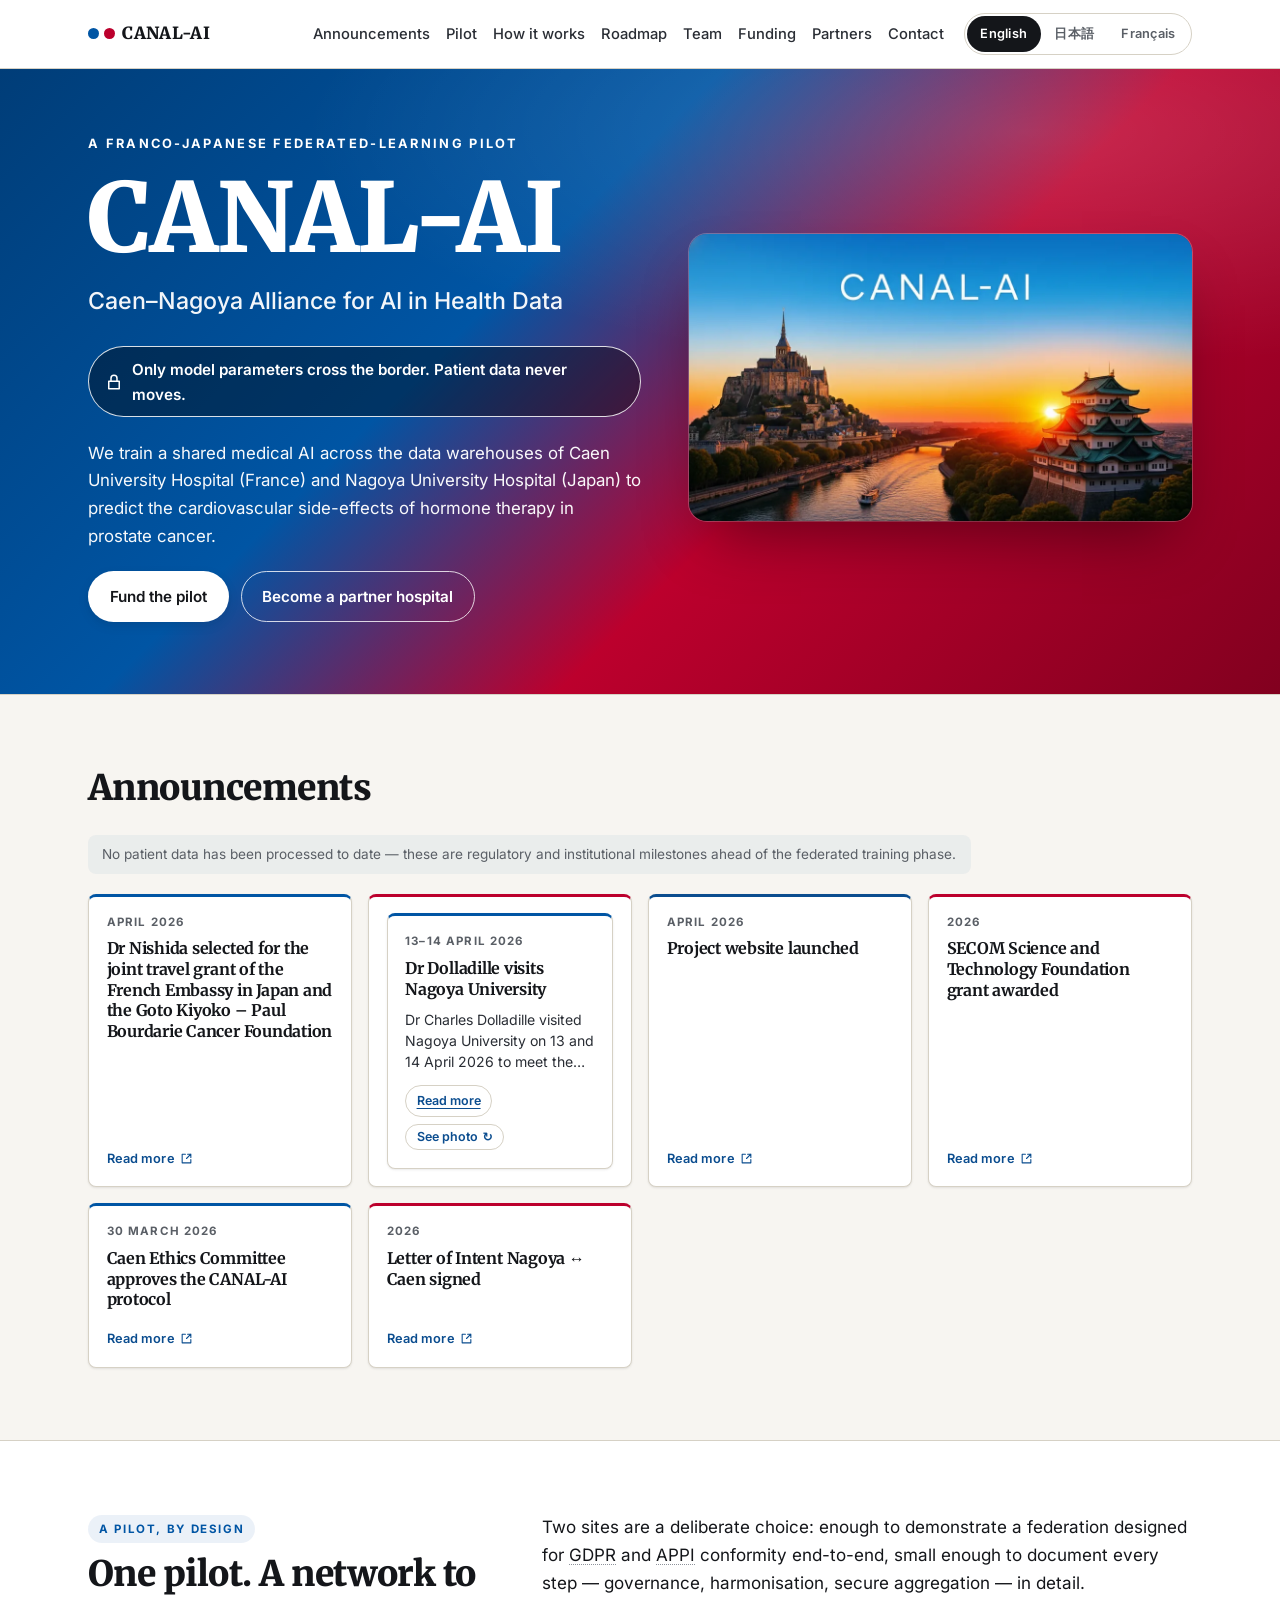
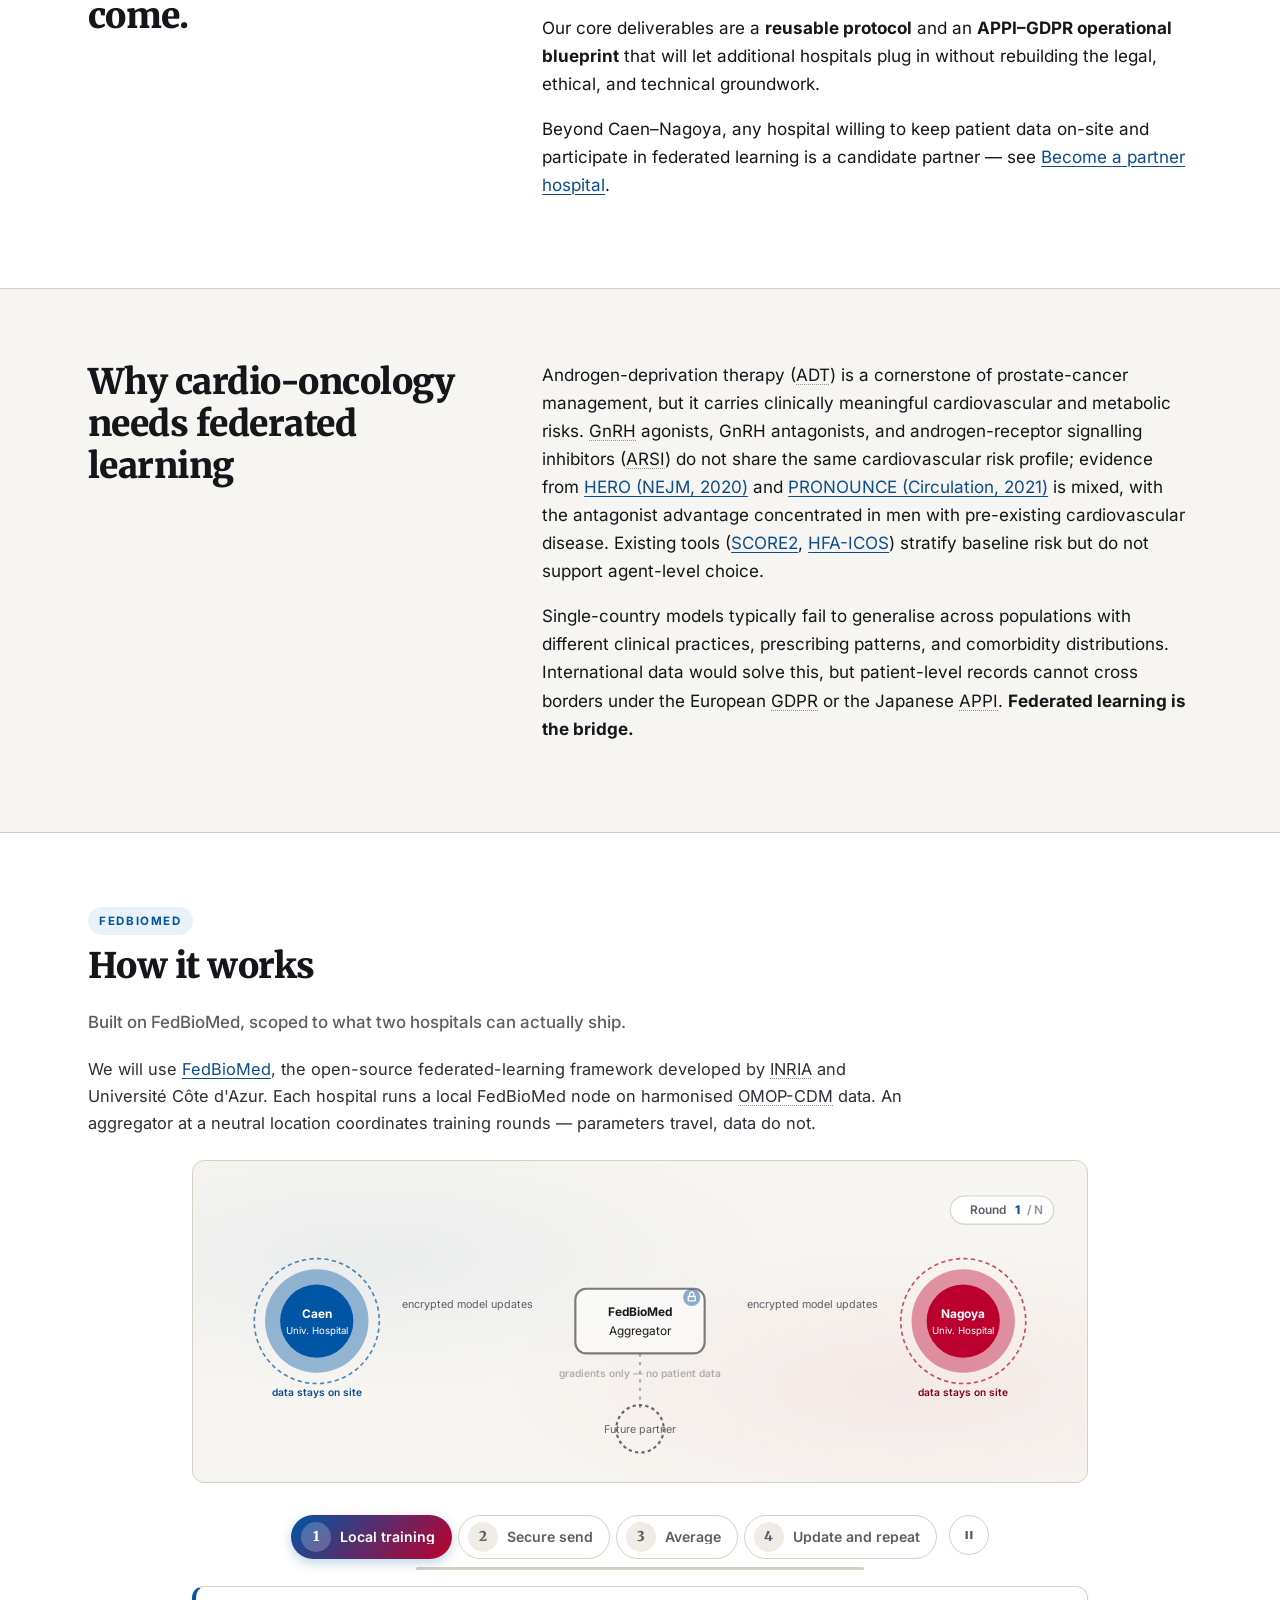
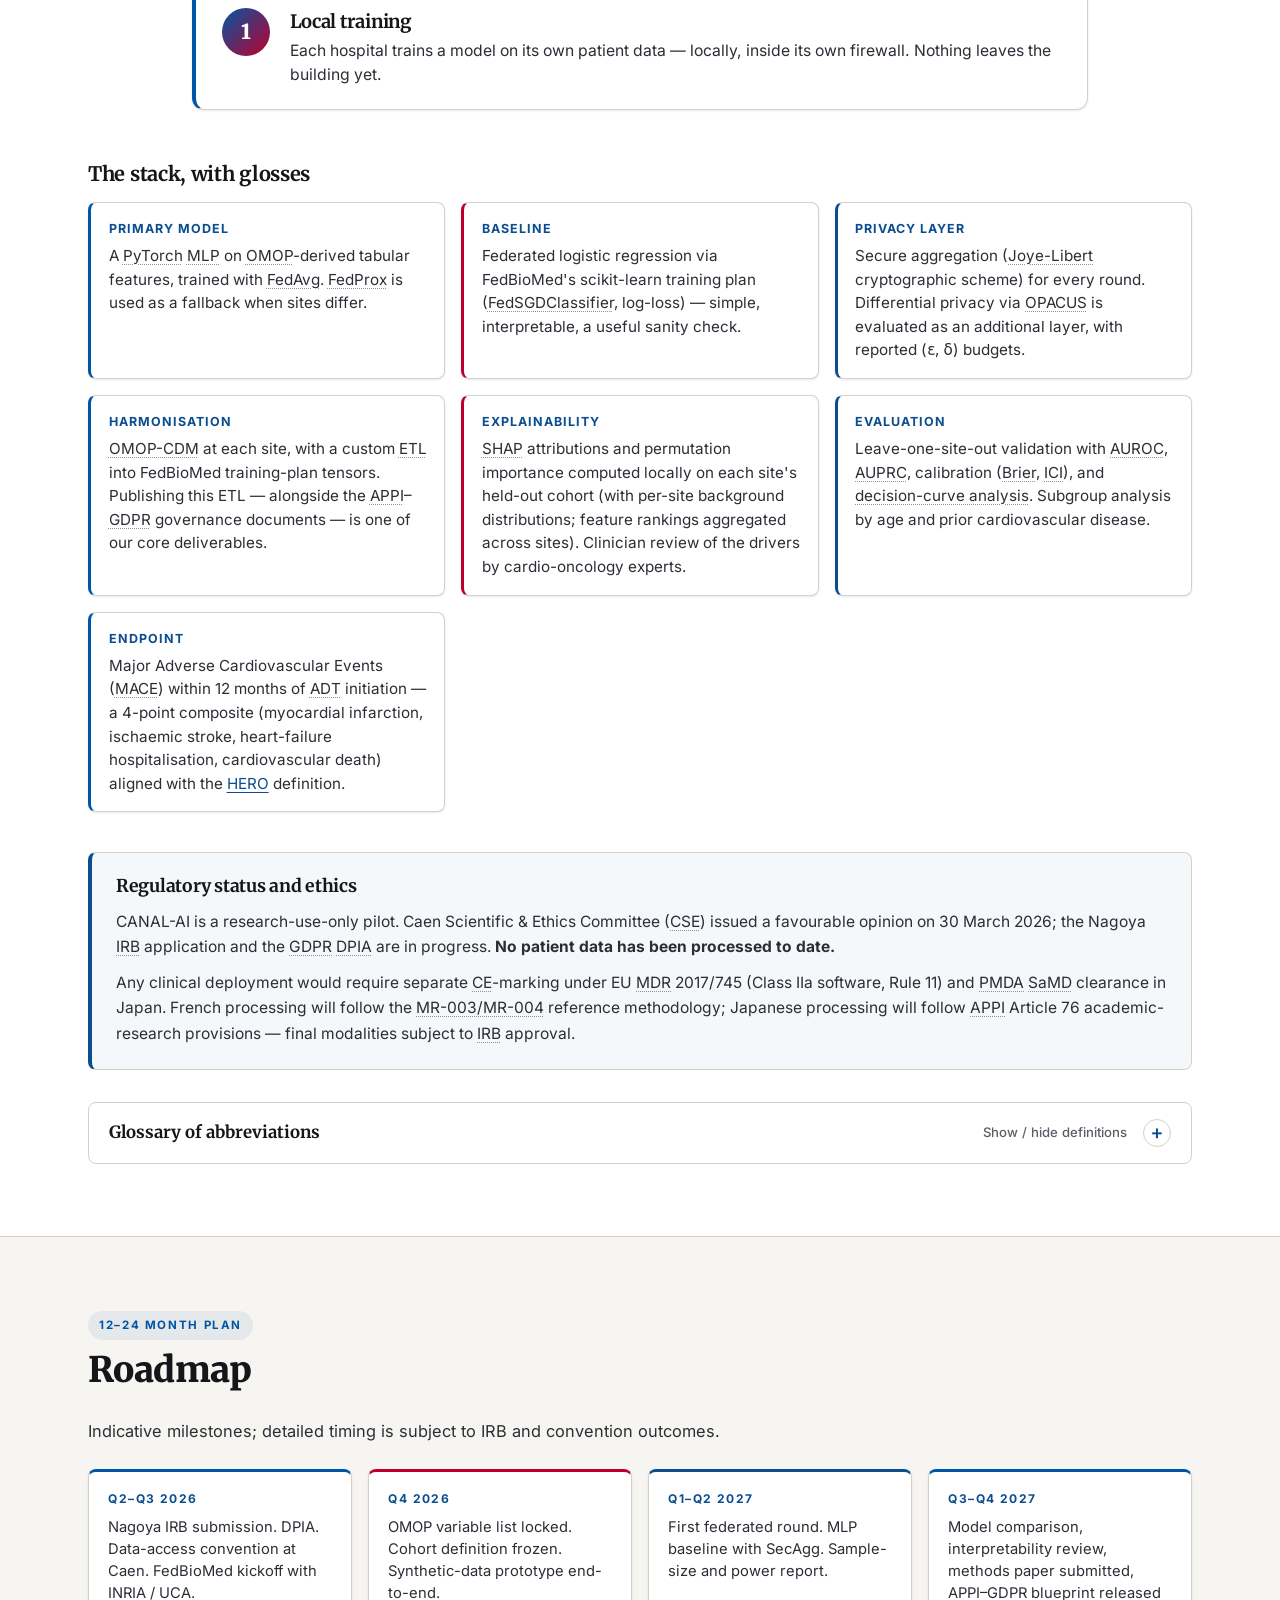
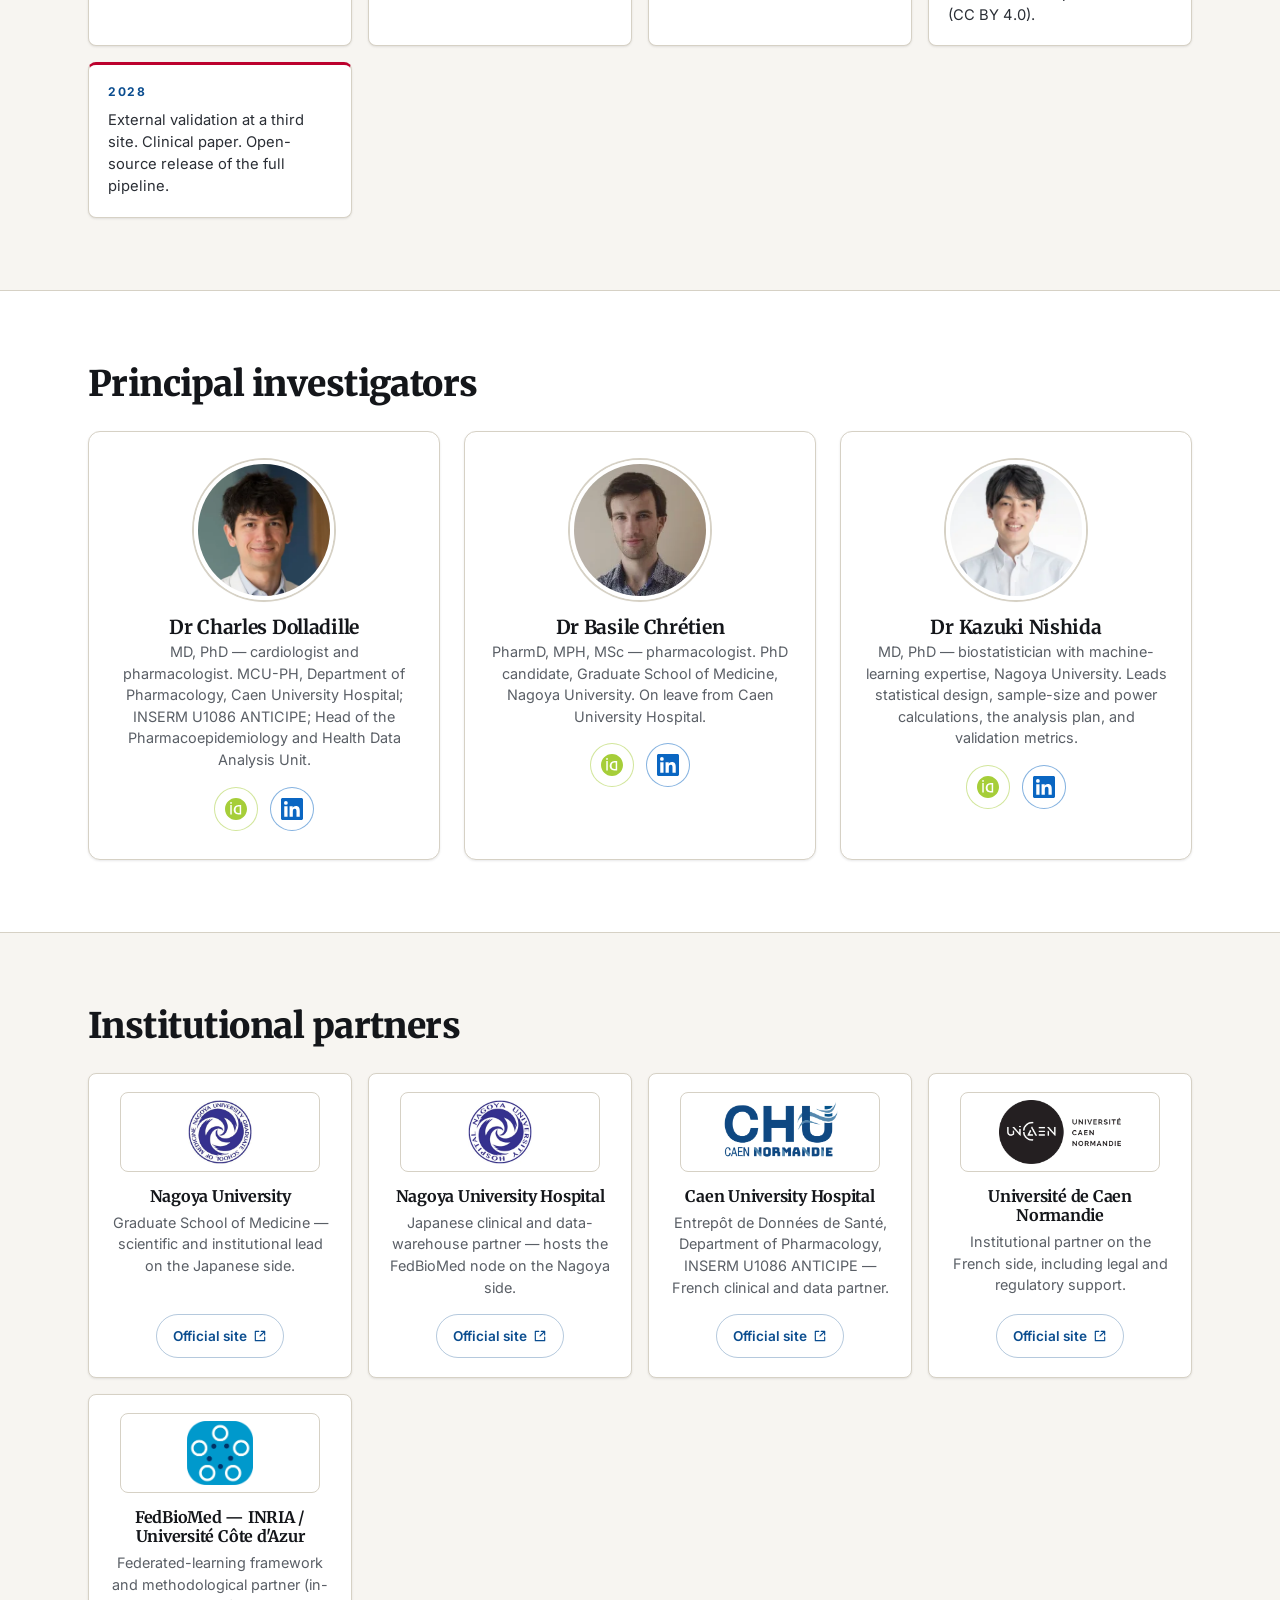
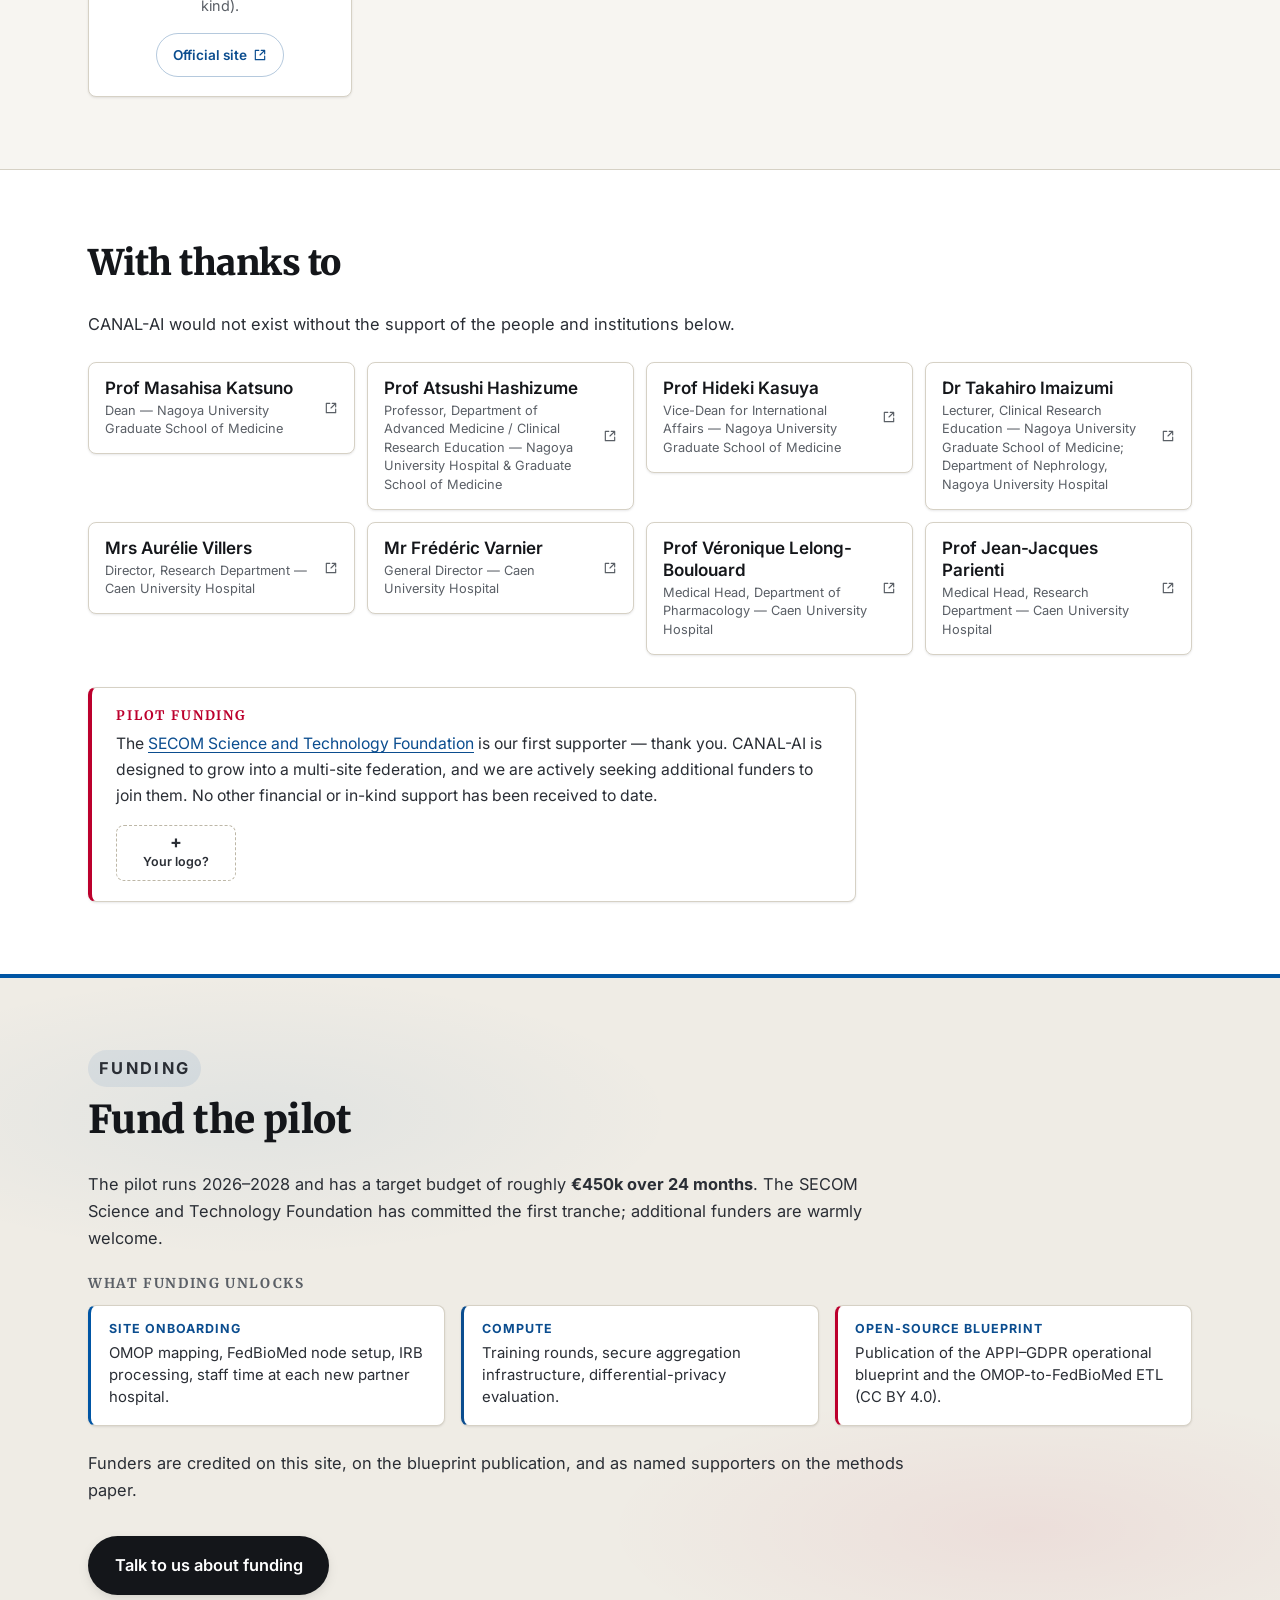
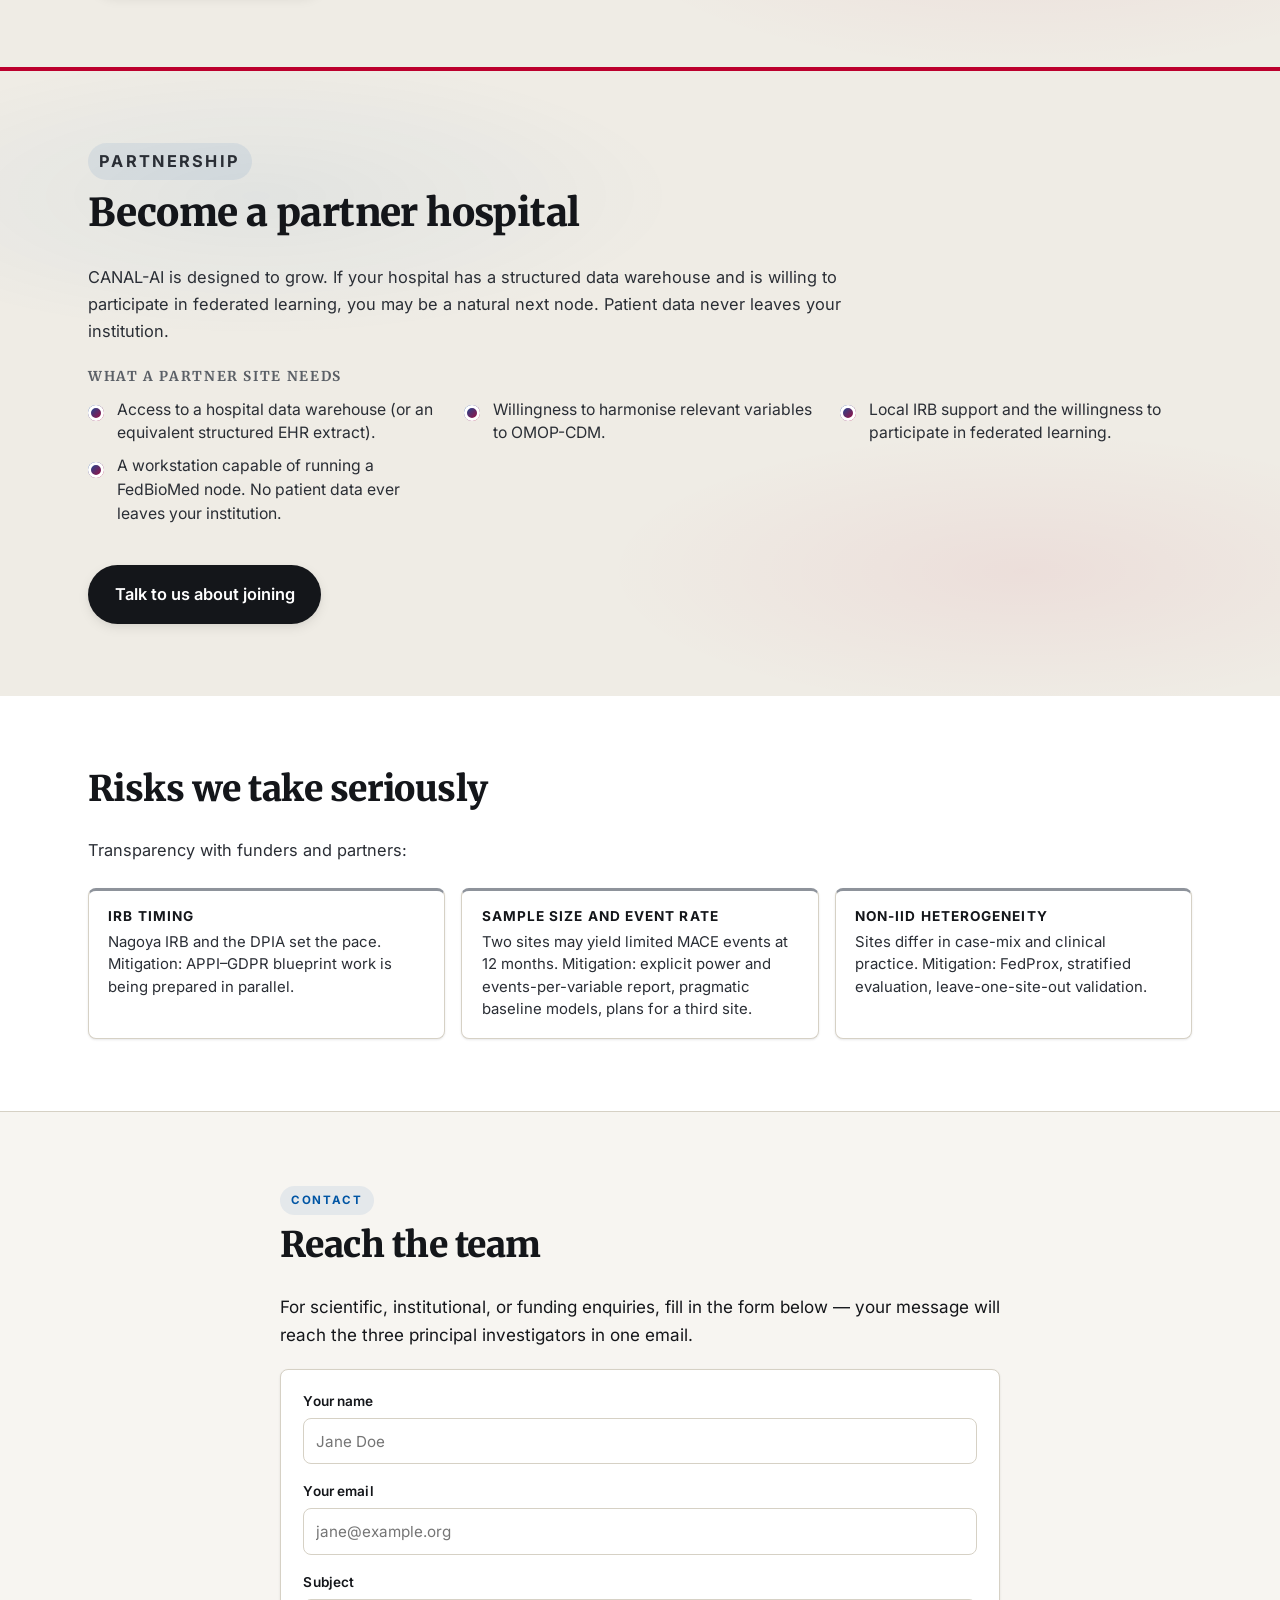
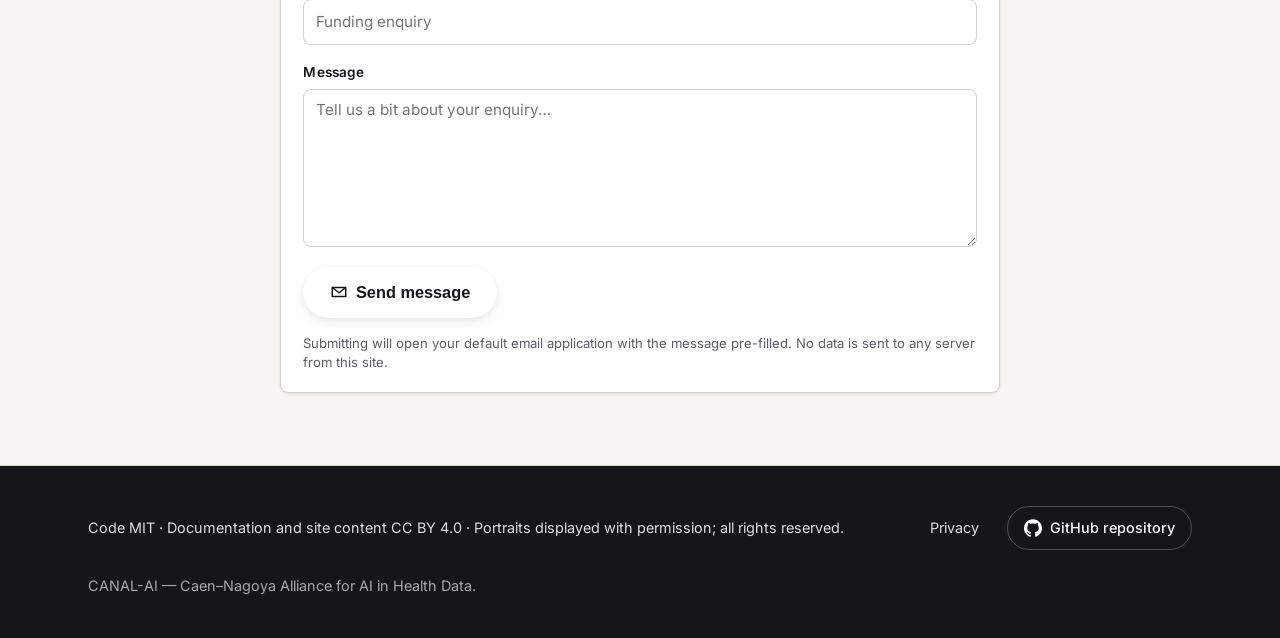
==== site/news.html @ be964577 "feat(news): per-article URLs in new tab; obfuscate team emails in JS - Each announcement now opens a" ====
<!doctype html>
<html lang="en">
<head>
<meta charset="utf-8">
<meta name="viewport" content="width=device-width, initial-scale=1">
<title>CANAL-AI — News</title>
<meta name="description" content="">
<meta name="robots" content="index,follow">

<link rel="canonical" href="https://basilechretien.github.io/CANAL-AI/news.html">

<!-- Self-hosted fonts -->
<link rel="stylesheet" href="assets/fonts/fonts.css">
<link rel="stylesheet" href="assets/style.css">
<link rel="icon" href="data:image/svg+xml,%3Csvg xmlns='http://www.w3.org/2000/svg' viewBox='0 0 64 64'%3E%3Ccircle cx='20' cy='32' r='14' fill='%230055A4'/%3E%3Ccircle cx='44' cy='32' r='14' fill='%23BC002D'/%3E%3C/svg%3E">
</head>
<body>

<a class="skip-link" href="#main" data-i18n="a11y.skip">Skip to content</a>

<svg xmlns="http://www.w3.org/2000/svg" style="display:none" aria-hidden="true">
  <symbol id="icon-external" viewBox="0 0 24 24">
    <path fill="none" stroke="currentColor" stroke-width="2" stroke-linecap="round" stroke-linejoin="round" d="M14 4h6v6 M20 4l-8 8 M20 14v6H4V4h6"/>
  </symbol>
  <symbol id="icon-github" viewBox="0 0 24 24">
    <path fill="currentColor" d="M12 .297c-6.63 0-12 5.373-12 12 0 5.303 3.438 9.8 8.205 11.385.6.113.82-.258.82-.577 0-.285-.01-1.04-.015-2.04-3.338.724-4.042-1.61-4.042-1.61C4.422 18.07 3.633 17.7 3.633 17.7c-1.087-.744.084-.729.084-.729 1.205.084 1.838 1.236 1.838 1.236 1.07 1.835 2.809 1.305 3.495.998.108-.776.417-1.305.76-1.605-2.665-.3-5.466-1.332-5.466-5.93 0-1.31.465-2.38 1.235-3.22-.135-.303-.54-1.523.105-3.176 0 0 1.005-.322 3.3 1.23.96-.267 1.98-.399 3-.405 1.02.006 2.04.138 3 .405 2.28-1.552 3.285-1.23 3.285-1.23.645 1.653.24 2.873.12 3.176.765.84 1.23 1.91 1.23 3.22 0 4.61-2.805 5.625-5.475 5.92.42.36.81 1.096.81 2.22 0 1.606-.015 2.896-.015 3.286 0 .315.21.69.825.57C20.565 22.092 24 17.592 24 12.297c0-6.627-5.373-12-12-12"/>
  </symbol>
</svg>

<header class="topbar">
  <div class="container topbar__inner">
    <a class="topbar__brand" href="index.html" aria-label="CANAL-AI home">
      <span class="brand-dot brand-dot--blue" aria-hidden="true"></span>
      <span class="brand-dot brand-dot--red" aria-hidden="true"></span>
      <span class="brand-word">CANAL-AI</span>
    </a>

    <div class="lang" role="group"
         data-i18n-attr="aria-label:lang.switcher_label"
         aria-label="Language">
      <button type="button" data-lang-switch="en" lang="en" aria-pressed="true"
              data-i18n="lang.en">English</button>
      <button type="button" data-lang-switch="ja" lang="ja" aria-pressed="false"
              data-i18n="lang.ja">日本語</button>
      <button type="button" data-lang-switch="fr" lang="fr" aria-pressed="false"
              data-i18n="lang.fr">Français</button>
    </div>
  </div>
</header>

<main id="main">

<article class="news-article">
  <div class="container">
    <p class="news-article__back">
      <a href="index.html#news" data-i18n="news.back_to_news">← Back to announcements</a>
    </p>

    <header class="news-article__header">
      <p class="kicker" data-i18n="news.title">Announcements</p>
      <time class="news-article__date" id="news-article-date">April 2026</time>
      <h1 class="news-article__title" id="news-article-title">CANAL-AI announcement</h1>
    </header>

    <div class="news-article__body" id="news-article-body"></div>

    <figure class="news-article__figure" id="news-article-figure" hidden>
      <picture>
        <source type="image/webp" id="news-article-photo-webp" srcset="">
        <img id="news-article-photo" src="" alt=""
             width="1600" height="1200" loading="lazy" decoding="async">
      </picture>
    </figure>

    <p class="news-article__back news-article__back--bottom">
      <a href="index.html#news" data-i18n="news.back_to_news">← Back to announcements</a>
    </p>
  </div>
</article>

</main>

<footer class="footer">
  <div class="container footer__inner">
    <p data-i18n="footer.license">Code MIT · Documentation and site content CC BY 4.0 · Portraits displayed with permission; all rights reserved.</p>
    <div class="footer__links">
      <a href="privacy.html" class="footer__link" data-i18n="footer.privacy">Privacy</a>
      <a href="https://github.com/BasileChretien/CANAL-AI" rel="noopener noreferrer" class="footer__repo">
        <svg width="18" height="18" aria-hidden="true"><use href="#icon-github"/></svg>
        <span data-i18n="footer.repo">GitHub repository</span>
      </a>
    </div>
    <p class="footer__small" data-i18n="footer.tagline">CANAL-AI — Caen–Nagoya Alliance for AI in Health Data.</p>
  </div>
</footer>

<script src="assets/news.js" defer></script>
<script src="assets/i18n.js" defer></script>

</body>
</html>
---- site/assets/fonts/fonts.css ----
/* CANAL-AI — self-hosted Google Fonts (Inter, Merriweather, Noto Sans JP)
   Subsets kept: latin, latin-ext, vietnamese, japanese.
   Original source: fonts.googleapis.com; Apache License 2.0 / Open Font License.
 */

/* vietnamese */
@font-face {
  font-family: 'Inter';
  font-style: normal;
  font-weight: 400;
  font-display: swap;
  src: url(woff2/UcC73FwrK3iLTeHuS_nVMrMxCp50SjIa2pL7SUc.woff2) format('woff2');
  unicode-range: U+0102-0103, U+0110-0111, U+0128-0129, U+0168-0169, U+01A0-01A1, U+01AF-01B0, U+0300-0301, U+0303-0304, U+0308-0309, U+0323, U+0329, U+1EA0-1EF9, U+20AB;
}

/* latin-ext */
@font-face {
  font-family: 'Inter';
  font-style: normal;
  font-weight: 400;
  font-display: swap;
  src: url(woff2/UcC73FwrK3iLTeHuS_nVMrMxCp50SjIa25L7SUc.woff2) format('woff2');
  unicode-range: U+0100-02BA, U+02BD-02C5, U+02C7-02CC, U+02CE-02D7, U+02DD-02FF, U+0304, U+0308, U+0329, U+1D00-1DBF, U+1E00-1E9F, U+1EF2-1EFF, U+2020, U+20A0-20AB, U+20AD-20C0, U+2113, U+2C60-2C7F, U+A720-A7FF;
}

/* latin */
@font-face {
  font-family: 'Inter';
  font-style: normal;
  font-weight: 400;
  font-display: swap;
  src: url(woff2/UcC73FwrK3iLTeHuS_nVMrMxCp50SjIa1ZL7.woff2) format('woff2');
  unicode-range: U+0000-00FF, U+0131, U+0152-0153, U+02BB-02BC, U+02C6, U+02DA, U+02DC, U+0304, U+0308, U+0329, U+2000-206F, U+20AC, U+2122, U+2191, U+2193, U+2212, U+2215, U+FEFF, U+FFFD;
}

/* vietnamese */
@font-face {
  font-family: 'Inter';
  font-style: normal;
  font-weight: 500;
  font-display: swap;
  src: url(woff2/UcC73FwrK3iLTeHuS_nVMrMxCp50SjIa2pL7SUc.woff2) format('woff2');
  unicode-range: U+0102-0103, U+0110-0111, U+0128-0129, U+0168-0169, U+01A0-01A1, U+01AF-01B0, U+0300-0301, U+0303-0304, U+0308-0309, U+0323, U+0329, U+1EA0-1EF9, U+20AB;
}

/* latin-ext */
@font-face {
  font-family: 'Inter';
  font-style: normal;
  font-weight: 500;
  font-display: swap;
  src: url(woff2/UcC73FwrK3iLTeHuS_nVMrMxCp50SjIa25L7SUc.woff2) format('woff2');
  unicode-range: U+0100-02BA, U+02BD-02C5, U+02C7-02CC, U+02CE-02D7, U+02DD-02FF, U+0304, U+0308, U+0329, U+1D00-1DBF, U+1E00-1E9F, U+1EF2-1EFF, U+2020, U+20A0-20AB, U+20AD-20C0, U+2113, U+2C60-2C7F, U+A720-A7FF;
}

/* latin */
@font-face {
  font-family: 'Inter';
  font-style: normal;
  font-weight: 500;
  font-display: swap;
  src: url(woff2/UcC73FwrK3iLTeHuS_nVMrMxCp50SjIa1ZL7.woff2) format('woff2');
  unicode-range: U+0000-00FF, U+0131, U+0152-0153, U+02BB-02BC, U+02C6, U+02DA, U+02DC, U+0304, U+0308, U+0329, U+2000-206F, U+20AC, U+2122, U+2191, U+2193, U+2212, U+2215, U+FEFF, U+FFFD;
}

/* vietnamese */
@font-face {
  font-family: 'Inter';
  font-style: normal;
  font-weight: 600;
  font-display: swap;
  src: url(woff2/UcC73FwrK3iLTeHuS_nVMrMxCp50SjIa2pL7SUc.woff2) format('woff2');
  unicode-range: U+0102-0103, U+0110-0111, U+0128-0129, U+0168-0169, U+01A0-01A1, U+01AF-01B0, U+0300-0301, U+0303-0304, U+0308-0309, U+0323, U+0329, U+1EA0-1EF9, U+20AB;
}

/* latin-ext */
@font-face {
  font-family: 'Inter';
  font-style: normal;
  font-weight: 600;
  font-display: swap;
  src: url(woff2/UcC73FwrK3iLTeHuS_nVMrMxCp50SjIa25L7SUc.woff2) format('woff2');
  unicode-range: U+0100-02BA, U+02BD-02C5, U+02C7-02CC, U+02CE-02D7, U+02DD-02FF, U+0304, U+0308, U+0329, U+1D00-1DBF, U+1E00-1E9F, U+1EF2-1EFF, U+2020, U+20A0-20AB, U+20AD-20C0, U+2113, U+2C60-2C7F, U+A720-A7FF;
}

/* latin */
@font-face {
  font-family: 'Inter';
  font-style: normal;
  font-weight: 600;
  font-display: swap;
  src: url(woff2/UcC73FwrK3iLTeHuS_nVMrMxCp50SjIa1ZL7.woff2) format('woff2');
  unicode-range: U+0000-00FF, U+0131, U+0152-0153, U+02BB-02BC, U+02C6, U+02DA, U+02DC, U+0304, U+0308, U+0329, U+2000-206F, U+20AC, U+2122, U+2191, U+2193, U+2212, U+2215, U+FEFF, U+FFFD;
}

/* vietnamese */
@font-face {
  font-family: 'Inter';
  font-style: normal;
  font-weight: 700;
  font-display: swap;
  src: url(woff2/UcC73FwrK3iLTeHuS_nVMrMxCp50SjIa2pL7SUc.woff2) format('woff2');
  unicode-range: U+0102-0103, U+0110-0111, U+0128-0129, U+0168-0169, U+01A0-01A1, U+01AF-01B0, U+0300-0301, U+0303-0304, U+0308-0309, U+0323, U+0329, U+1EA0-1EF9, U+20AB;
}

/* latin-ext */
@font-face {
  font-family: 'Inter';
  font-style: normal;
  font-weight: 700;
  font-display: swap;
  src: url(woff2/UcC73FwrK3iLTeHuS_nVMrMxCp50SjIa25L7SUc.woff2) format('woff2');
  unicode-range: U+0100-02BA, U+02BD-02C5, U+02C7-02CC, U+02CE-02D7, U+02DD-02FF, U+0304, U+0308, U+0329, U+1D00-1DBF, U+1E00-1E9F, U+1EF2-1EFF, U+2020, U+20A0-20AB, U+20AD-20C0, U+2113, U+2C60-2C7F, U+A720-A7FF;
}

/* latin */
@font-face {
  font-family: 'Inter';
  font-style: normal;
  font-weight: 700;
  font-display: swap;
  src: url(woff2/UcC73FwrK3iLTeHuS_nVMrMxCp50SjIa1ZL7.woff2) format('woff2');
  unicode-range: U+0000-00FF, U+0131, U+0152-0153, U+02BB-02BC, U+02C6, U+02DA, U+02DC, U+0304, U+0308, U+0329, U+2000-206F, U+20AC, U+2122, U+2191, U+2193, U+2212, U+2215, U+FEFF, U+FFFD;
}

/* vietnamese */
@font-face {
  font-family: 'Inter';
  font-style: normal;
  font-weight: 800;
  font-display: swap;
  src: url(woff2/UcC73FwrK3iLTeHuS_nVMrMxCp50SjIa2pL7SUc.woff2) format('woff2');
  unicode-range: U+0102-0103, U+0110-0111, U+0128-0129, U+0168-0169, U+01A0-01A1, U+01AF-01B0, U+0300-0301, U+0303-0304, U+0308-0309, U+0323, U+0329, U+1EA0-1EF9, U+20AB;
}

/* latin-ext */
@font-face {
  font-family: 'Inter';
  font-style: normal;
  font-weight: 800;
  font-display: swap;
  src: url(woff2/UcC73FwrK3iLTeHuS_nVMrMxCp50SjIa25L7SUc.woff2) format('woff2');
  unicode-range: U+0100-02BA, U+02BD-02C5, U+02C7-02CC, U+02CE-02D7, U+02DD-02FF, U+0304, U+0308, U+0329, U+1D00-1DBF, U+1E00-1E9F, U+1EF2-1EFF, U+2020, U+20A0-20AB, U+20AD-20C0, U+2113, U+2C60-2C7F, U+A720-A7FF;
}

/* latin */
@font-face {
  font-family: 'Inter';
  font-style: normal;
  font-weight: 800;
  font-display: swap;
  src: url(woff2/UcC73FwrK3iLTeHuS_nVMrMxCp50SjIa1ZL7.woff2) format('woff2');
  unicode-range: U+0000-00FF, U+0131, U+0152-0153, U+02BB-02BC, U+02C6, U+02DA, U+02DC, U+0304, U+0308, U+0329, U+2000-206F, U+20AC, U+2122, U+2191, U+2193, U+2212, U+2215, U+FEFF, U+FFFD;
}

/* vietnamese */
@font-face {
  font-family: 'Merriweather';
  font-style: normal;
  font-weight: 700;
  font-stretch: 100%;
  font-display: swap;
  src: url(woff2/u-4e0qyriQwlOrhSvowK_l5UcA6zuSYEqOzpPe3HOZJ5eX1WtLaQwmYiSeqlJ-mFqA.woff2) format('woff2');
  unicode-range: U+0102-0103, U+0110-0111, U+0128-0129, U+0168-0169, U+01A0-01A1, U+01AF-01B0, U+0300-0301, U+0303-0304, U+0308-0309, U+0323, U+0329, U+1EA0-1EF9, U+20AB;
}

/* latin-ext */
@font-face {
  font-family: 'Merriweather';
  font-style: normal;
  font-weight: 700;
  font-stretch: 100%;
  font-display: swap;
  src: url(woff2/u-4e0qyriQwlOrhSvowK_l5UcA6zuSYEqOzpPe3HOZJ5eX1WtLaQwmYiSeqkJ-mFqA.woff2) format('woff2');
  unicode-range: U+0100-02BA, U+02BD-02C5, U+02C7-02CC, U+02CE-02D7, U+02DD-02FF, U+0304, U+0308, U+0329, U+1D00-1DBF, U+1E00-1E9F, U+1EF2-1EFF, U+2020, U+20A0-20AB, U+20AD-20C0, U+2113, U+2C60-2C7F, U+A720-A7FF;
}

/* latin */
@font-face {
  font-family: 'Merriweather';
  font-style: normal;
  font-weight: 700;
  font-stretch: 100%;
  font-display: swap;
  src: url(woff2/u-4e0qyriQwlOrhSvowK_l5UcA6zuSYEqOzpPe3HOZJ5eX1WtLaQwmYiSeqqJ-k.woff2) format('woff2');
  unicode-range: U+0000-00FF, U+0131, U+0152-0153, U+02BB-02BC, U+02C6, U+02DA, U+02DC, U+0304, U+0308, U+0329, U+2000-206F, U+20AC, U+2122, U+2191, U+2193, U+2212, U+2215, U+FEFF, U+FFFD;
}

/* vietnamese */
@font-face {
  font-family: 'Merriweather';
  font-style: normal;
  font-weight: 900;
  font-stretch: 100%;
  font-display: swap;
  src: url(woff2/u-4e0qyriQwlOrhSvowK_l5UcA6zuSYEqOzpPe3HOZJ5eX1WtLaQwmYiSeqlJ-mFqA.woff2) format('woff2');
  unicode-range: U+0102-0103, U+0110-0111, U+0128-0129, U+0168-0169, U+01A0-01A1, U+01AF-01B0, U+0300-0301, U+0303-0304, U+0308-0309, U+0323, U+0329, U+1EA0-1EF9, U+20AB;
}

/* latin-ext */
@font-face {
  font-family: 'Merriweather';
  font-style: normal;
  font-weight: 900;
  font-stretch: 100%;
  font-display: swap;
  src: url(woff2/u-4e0qyriQwlOrhSvowK_l5UcA6zuSYEqOzpPe3HOZJ5eX1WtLaQwmYiSeqkJ-mFqA.woff2) format('woff2');
  unicode-range: U+0100-02BA, U+02BD-02C5, U+02C7-02CC, U+02CE-02D7, U+02DD-02FF, U+0304, U+0308, U+0329, U+1D00-1DBF, U+1E00-1E9F, U+1EF2-1EFF, U+2020, U+20A0-20AB, U+20AD-20C0, U+2113, U+2C60-2C7F, U+A720-A7FF;
}

/* latin */
@font-face {
  font-family: 'Merriweather';
  font-style: normal;
  font-weight: 900;
  font-stretch: 100%;
  font-display: swap;
  src: url(woff2/u-4e0qyriQwlOrhSvowK_l5UcA6zuSYEqOzpPe3HOZJ5eX1WtLaQwmYiSeqqJ-k.woff2) format('woff2');
  unicode-range: U+0000-00FF, U+0131, U+0152-0153, U+02BB-02BC, U+02C6, U+02DA, U+02DC, U+0304, U+0308, U+0329, U+2000-206F, U+20AC, U+2122, U+2191, U+2193, U+2212, U+2215, U+FEFF, U+FFFD;
}
@font-face {
  font-family: 'Noto Sans JP';
  font-style: normal;
  font-weight: 400;
  font-display: swap;
  src: url(woff2/-F62fjtqLzI2JPCgQBnw7HFow2oe2EcP5pp0erwTqsSWs9Jezazjcb4.0.woff2) format('woff2');
  unicode-range: U+25ee8, U+25f23, U+25f5c, U+25fd4, U+25fe0, U+25ffb, U+2600c, U+26017, U+26060, U+260ed, U+26222, U+2626a, U+26270, U+26286, U+2634c, U+26402, U+2667e, U+266b0, U+2671d, U+268dd, U+268ea, U+26951, U+2696f, U+26999, U+269dd, U+26a1e, U+26a58, U+26a8c, U+26ab7, U+26aff, U+26c29, U+26c73, U+26c9e, U+26cdd, U+26e40, U+26e65, U+26f94, U+26ff6-26ff8, U+270f4, U+2710d, U+27139, U+273da-273db, U+273fe, U+27410, U+27449, U+27614-27615, U+27631, U+27684, U+27693, U+2770e, U+27723, U+27752, U+278b2, U+27985, U+279b4, U+27a84, U+27bb3, U+27bbe, U+27bc7, U+27c3c, U+27cb8, U+27d73, U+27da0, U+27e10, U+27eaf, U+27fb7, U+2808a, U+280bb, U+28277, U+28282, U+282f3, U+283cd, U+2840c, U+28455, U+284dc, U+2856b, U+285c8-285c9, U+286d7, U+286fa, U+28946, U+28949, U+2896b, U+28987-28988, U+289ba-289bb, U+28a1e, U+28a29, U+28a43, U+28a71, U+28a99, U+28acd, U+28add, U+28ae4, U+28bc1, U+28bef, U+28cdd, U+28d10, U+28d71, U+28dfb, U+28e0f, U+28e17, U+28e1f, U+28e36, U+28e89, U+28eeb, U+28ef6, U+28f32, U+28ff8, U+292a0, U+292b1, U+29490, U+295cf, U+2967f, U+296f0, U+29719, U+29750, U+29810, U+298c6, U+29a72, U+29d4b, U+29ddb, U+29e15, U+29e3d, U+29e49, U+29e8a, U+29ec4, U+29edb, U+29ee9, U+29fce, U+29fd7, U+2a01a, U+2a02f, U+2a082, U+2a0f9, U+2a190, U+2a2b2, U+2a38c, U+2a437, U+2a5f1, U+2a602, U+2a61a, U+2a6b2, U+2a9e6, U+2b746, U+2b751, U+2b753, U+2b75a, U+2b75c, U+2b765, U+2b776-2b777, U+2b77c, U+2b782, U+2b789, U+2b78b, U+2b78e, U+2b794, U+2b7ac, U+2b7af, U+2b7bd, U+2b7c9, U+2b7cf, U+2b7d2, U+2b7d8, U+2b7f0, U+2b80d, U+2b817, U+2b81a, U+2d544, U+2e278, U+2e569, U+2e6ea, U+2f804, U+2f80f, U+2f815, U+2f818, U+2f81a, U+2f822, U+2f828, U+2f82c, U+2f833, U+2f83f, U+2f846, U+2f852, U+2f862, U+2f86d, U+2f873, U+2f877, U+2f884, U+2f899-2f89a, U+2f8a6, U+2f8ac, U+2f8b2, U+2f8b6, U+2f8d3, U+2f8db-2f8dc, U+2f8e1, U+2f8e5, U+2f8ea, U+2f8ed, U+2f8fc, U+2f903, U+2f90b, U+2f90f, U+2f91a, U+2f920-2f921, U+2f945, U+2f947, U+2f96c, U+2f995, U+2f9d0, U+2f9de-2f9df, U+2f9f4;
}
@font-face {
  font-family: 'Noto Sans JP';
  font-style: normal;
  font-weight: 400;
  font-display: swap;
  src: url(woff2/-F62fjtqLzI2JPCgQBnw7HFow2oe2EcP5pp0erwTqsSWs9Jezazjcb4.1.woff2) format('woff2');
  unicode-range: U+1f235-1f23b, U+1f240-1f248, U+1f250-1f251, U+2000b, U+20089-2008a, U+200a2, U+200a4, U+200b0, U+200f5, U+20158, U+201a2, U+20213, U+2032b, U+20371, U+20381, U+203f9, U+2044a, U+20509, U+2053f, U+205b1, U+205d6, U+20611, U+20628, U+206ec, U+2074f, U+207c8, U+20807, U+2083a, U+208b9, U+2090e, U+2097c, U+20984, U+2099d, U+20a64, U+20ad3, U+20b1d, U+20b9f, U+20bb7, U+20d45, U+20d58, U+20de1, U+20e64, U+20e6d, U+20e95, U+20f5f, U+21201, U+2123d, U+21255, U+21274, U+2127b, U+212d7, U+212e4, U+212fd, U+2131b, U+21336, U+21344, U+213c4, U+2146d-2146e, U+215d7, U+21647, U+216b4, U+21706, U+21742, U+218bd, U+219c3, U+21a1a, U+21c56, U+21d2d, U+21d45, U+21d62, U+21d78, U+21d92, U+21d9c, U+21da1, U+21db7, U+21de0, U+21e33-21e34, U+21f1e, U+21f76, U+21ffa, U+2217b, U+22218, U+2231e, U+223ad, U+22609, U+226f3, U+2285b, U+228ab, U+2298f, U+22ab8, U+22b46, U+22b4f-22b50, U+22ba6, U+22c1d, U+22c24, U+22de1, U+22e42, U+22feb, U+231b6, U+231c3-231c4, U+231f5, U+23372, U+233cc, U+233d0, U+233d2-233d3, U+233d5, U+233da, U+233df, U+233e4, U+233fe, U+2344a-2344b, U+23451, U+23465, U+234e4, U+2355a, U+23594, U+235c4, U+23638-2363a, U+23647, U+2370c, U+2371c, U+2373f, U+23763-23764, U+237e7, U+237f1, U+237ff, U+23824, U+2383d, U+23a98, U+23c7f, U+23cbe, U+23cfe, U+23d00, U+23d0e, U+23d40, U+23dd3, U+23df9-23dfa, U+23f7e, U+2404b, U+24096, U+24103, U+241c6, U+241fe, U+242ee, U+243bc, U+243d0, U+24629, U+246a5, U+247f1, U+24896, U+248e9, U+24a4d, U+24b56, U+24b6f, U+24c16, U+24d14, U+24e04, U+24e0e, U+24e37, U+24e6a, U+24e8b, U+24ff2, U+2504a, U+25055, U+25122, U+251a9, U+251cd, U+251e5, U+2521e, U+2524c, U+2542e, U+2548e, U+254d9, U+2550e, U+255a7, U+2567f, U+25771, U+257a9, U+257b4, U+25874, U+259c4, U+259cc, U+259d4, U+25ad7, U+25ae3-25ae4, U+25af1, U+25bb2, U+25c4b, U+25c64, U+25da1, U+25e2e, U+25e56, U+25e62, U+25e65, U+25ec2, U+25ed8;
}
@font-face {
  font-family: 'Noto Sans JP';
  font-style: normal;
  font-weight: 400;
  font-display: swap;
  src: url(woff2/-F62fjtqLzI2JPCgQBnw7HFow2oe2EcP5pp0erwTqsSWs9Jezazjcb4.2.woff2) format('woff2');
  unicode-range: U+ffd7, U+ffda-ffdc, U+ffe0-ffe2, U+ffe4, U+ffe6, U+ffe8-ffee, U+1f100-1f10c, U+1f110-1f16c, U+1f170-1f1ac, U+1f200-1f202, U+1f210-1f234;
}
@font-face {
  font-family: 'Noto Sans JP';
  font-style: normal;
  font-weight: 400;
  font-display: swap;
  src: url(woff2/-F62fjtqLzI2JPCgQBnw7HFow2oe2EcP5pp0erwTqsSWs9Jezazjcb4.3.woff2) format('woff2');
  unicode-range: U+fa10, U+fa12-fa6d, U+fb00-fb04, U+fe10-fe19, U+fe30-fe42, U+fe44-fe52, U+fe54-fe66, U+fe68-fe6b, U+ff02, U+ff04, U+ff07, U+ff51, U+ff5b, U+ff5d, U+ff5f-ff60, U+ff66, U+ff69, U+ff87, U+ffa1-ffbe, U+ffc2-ffc7, U+ffca-ffcf, U+ffd2-ffd6;
}
@font-face {
  font-family: 'Noto Sans JP';
  font-style: normal;
  font-weight: 400;
  font-display: swap;
  src: url(woff2/-F62fjtqLzI2JPCgQBnw7HFow2oe2EcP5pp0erwTqsSWs9Jezazjcb4.4.woff2) format('woff2');
  unicode-range: U+f92d-f959, U+f95b-f9f2, U+f9f4-fa0b, U+fa0e-fa0f;
}
@font-face {
  font-family: 'Noto Sans JP';
  font-style: normal;
  font-weight: 400;
  font-display: swap;
  src: url(woff2/-F62fjtqLzI2JPCgQBnw7HFow2oe2EcP5pp0erwTqsSWs9Jezazjcb4.5.woff2) format('woff2');
  unicode-range: U+9e8b-9e8c, U+9e8e-9e8f, U+9e91-9e92, U+9e95-9e96, U+9e98, U+9e9b, U+9e9d-9e9e, U+9ea4-9ea5, U+9ea8-9eaa, U+9eac-9eb0, U+9eb3-9eb5, U+9eb8, U+9ebc-9ebf, U+9ec3, U+9ec6, U+9ec8, U+9ecb-9ecd, U+9ecf-9ed1, U+9ed4-9ed5, U+9ed8, U+9edb-9ee0, U+9ee4-9ee5, U+9ee7-9ee8, U+9eec-9ef2, U+9ef4-9ef9, U+9efb-9eff, U+9f02-9f03, U+9f07-9f09, U+9f0e-9f12, U+9f14-9f17, U+9f19-9f1b, U+9f1f-9f22, U+9f26, U+9f2a-9f2c, U+9f2f, U+9f31-9f32, U+9f34, U+9f37, U+9f39-9f3a, U+9f3c-9f3f, U+9f41, U+9f43-9f47, U+9f4a, U+9f4e-9f50, U+9f52-9f58, U+9f5a, U+9f5d-9f61, U+9f63, U+9f66-9f6a, U+9f6c-9f73, U+9f75-9f77, U+9f7a, U+9f7d, U+9f7f, U+9f8f-9f92, U+9f94-9f97, U+9f99, U+9f9c-9fa3, U+9fa5, U+9fb4, U+9fbc-9fc2, U+9fc4, U+9fc6, U+9fcc, U+f900-f92c;
}
@font-face {
  font-family: 'Noto Sans JP';
  font-style: normal;
  font-weight: 400;
  font-display: swap;
  src: url(woff2/-F62fjtqLzI2JPCgQBnw7HFow2oe2EcP5pp0erwTqsSWs9Jezazjcb4.6.woff2) format('woff2');
  unicode-range: U+9c3e, U+9c41, U+9c43-9c4a, U+9c4e-9c50, U+9c52-9c54, U+9c56, U+9c58, U+9c5a-9c61, U+9c63, U+9c65, U+9c67-9c6b, U+9c6d-9c6e, U+9c70, U+9c72, U+9c75-9c78, U+9c7a-9c7c, U+9ce6-9ce7, U+9ceb-9cec, U+9cf0, U+9cf2, U+9cf6-9cf7, U+9cf9, U+9d02-9d03, U+9d06-9d09, U+9d0b, U+9d0e, U+9d11-9d12, U+9d15, U+9d17-9d18, U+9d1b-9d1f, U+9d23, U+9d26, U+9d2a-9d2c, U+9d2f-9d30, U+9d32-9d34, U+9d3a, U+9d3c-9d3f, U+9d41-9d48, U+9d4a, U+9d50-9d54, U+9d59, U+9d5d-9d65, U+9d69-9d6c, U+9d6f-9d70, U+9d72-9d73, U+9d76-9d77, U+9d7a-9d7c, U+9d7e, U+9d83-9d84, U+9d86-9d87, U+9d89-9d8a, U+9d8d-9d8e, U+9d92-9d93, U+9d95-9d9a, U+9da1, U+9da4, U+9da9-9dac, U+9dae, U+9db1-9db2, U+9db5, U+9db8-9dbd, U+9dbf-9dc4, U+9dc6-9dc7, U+9dc9-9dca, U+9dcf, U+9dd3-9dd7, U+9dd9-9dda, U+9dde-9de0, U+9de3, U+9de5-9de7, U+9de9, U+9deb, U+9ded-9df0, U+9df3-9df4, U+9df8, U+9dfd-9dfe, U+9e02, U+9e07, U+9e0a, U+9e0d-9e0e, U+9e10-9e12, U+9e15-9e16, U+9e19-9e1f, U+9e75, U+9e79-9e7d, U+9e80-9e85, U+9e87-9e88;
}
@font-face {
  font-family: 'Noto Sans JP';
  font-style: normal;
  font-weight: 400;
  font-display: swap;
  src: url(woff2/-F62fjtqLzI2JPCgQBnw7HFow2oe2EcP5pp0erwTqsSWs9Jezazjcb4.7.woff2) format('woff2');
  unicode-range: U+9ae5-9ae7, U+9ae9, U+9aeb-9aec, U+9aee-9aef, U+9af1-9af5, U+9af7, U+9af9-9afb, U+9afd, U+9aff-9b06, U+9b08-9b09, U+9b0b-9b0e, U+9b10, U+9b12, U+9b16, U+9b18-9b1d, U+9b1f-9b20, U+9b22-9b23, U+9b25-9b2f, U+9b32-9b35, U+9b37, U+9b39-9b3b, U+9b3d, U+9b43-9b44, U+9b48, U+9b4b-9b4f, U+9b51, U+9b55-9b58, U+9b5b, U+9b5e, U+9b61, U+9b63, U+9b65-9b66, U+9b68, U+9b6a-9b6f, U+9b72-9b79, U+9b7f-9b80, U+9b83-9b87, U+9b89-9b8b, U+9b8d, U+9b8f-9b94, U+9b96-9b97, U+9b9a, U+9b9d-9ba0, U+9ba6-9ba7, U+9ba9-9baa, U+9bac, U+9bb0-9bb2, U+9bb4, U+9bb7-9bb9, U+9bbb-9bbc, U+9bbe-9bc1, U+9bc6-9bc8, U+9bca, U+9bce-9bd2, U+9bd4, U+9bd7-9bd8, U+9bdd, U+9bdf, U+9be1-9be5, U+9be7, U+9bea-9beb, U+9bee-9bf3, U+9bf5, U+9bf7-9bfa, U+9bfd, U+9bff-9c00, U+9c02, U+9c04, U+9c06, U+9c08-9c0d, U+9c0f-9c16, U+9c18-9c1e, U+9c21-9c2a, U+9c2d-9c32, U+9c35-9c37, U+9c39-9c3a, U+9c3d;
}
@font-face {
  font-family: 'Noto Sans JP';
  font-style: normal;
  font-weight: 400;
  font-display: swap;
  src: url(woff2/-F62fjtqLzI2JPCgQBnw7HFow2oe2EcP5pp0erwTqsSWs9Jezazjcb4.8.woff2) format('woff2');
  unicode-range: U+98eb, U+98ed-98ee, U+98f0-98f1, U+98f3, U+98f6, U+9902, U+9907-9909, U+9911-9912, U+9914-9918, U+991a-9922, U+9924, U+9926-9927, U+992b-992c, U+992e, U+9931-9935, U+9939-993e, U+9940-9942, U+9945-9949, U+994b-994e, U+9950-9952, U+9954-9955, U+9958-9959, U+995b-995c, U+995e-9960, U+9963, U+9997-9998, U+999b, U+999d-999f, U+99a3, U+99a5-99a6, U+99a8, U+99ad-99ae, U+99b0-99b2, U+99b5, U+99b9-99ba, U+99bc-99bd, U+99bf, U+99c1, U+99c3, U+99c8-99c9, U+99d1, U+99d3-99d5, U+99d8-99df, U+99e1-99e2, U+99e7, U+99ea-99ee, U+99f0-99f2, U+99f4-99f5, U+99f8-99f9, U+99fb-99fe, U+9a01-9a05, U+9a08, U+9a0a-9a0c, U+9a0f-9a11, U+9a16, U+9a1a, U+9a1e, U+9a20, U+9a22-9a24, U+9a27, U+9a2b, U+9a2d-9a2e, U+9a31, U+9a33, U+9a35-9a38, U+9a3e, U+9a40-9a45, U+9a47, U+9a4a-9a4e, U+9a51-9a52, U+9a54-9a58, U+9a5b, U+9a5d, U+9a5f, U+9a62, U+9a64-9a65, U+9a69-9a6c, U+9aaa, U+9aac-9ab0, U+9ab2, U+9ab4-9ab7, U+9ab9, U+9abb-9ac1, U+9ac3, U+9ac6, U+9ac8, U+9ace-9ad3, U+9ad5-9ad7, U+9adb-9adc, U+9ade-9ae0, U+9ae2-9ae4;
}
@font-face {
  font-family: 'Noto Sans JP';
  font-style: normal;
  font-weight: 400;
  font-display: swap;
  src: url(woff2/-F62fjtqLzI2JPCgQBnw7HFow2oe2EcP5pp0erwTqsSWs9Jezazjcb4.9.woff2) format('woff2');
  unicode-range: U+971d, U+9721-9724, U+9728, U+972a, U+9730-9731, U+9733, U+9736, U+9738-9739, U+973b, U+973d-973e, U+9741-9744, U+9746-974a, U+974d-974f, U+9751, U+9755, U+9757-9758, U+975a-975c, U+9760-9761, U+9763-9764, U+9766-9768, U+976a-976b, U+976e, U+9771, U+9773, U+9776-977d, U+977f-9781, U+9785-9786, U+9789, U+978b, U+978f-9790, U+9795-9797, U+9799-979a, U+979c, U+979e-97a0, U+97a2-97a3, U+97a6, U+97a8, U+97ab-97ac, U+97ae, U+97b1-97b6, U+97b8-97ba, U+97bc, U+97be-97bf, U+97c1, U+97c3-97ce, U+97d0-97d1, U+97d4, U+97d7-97d9, U+97db-97de, U+97e0-97e1, U+97e4, U+97e6, U+97ed-97ef, U+97f1-97f2, U+97f4-97f8, U+97fa, U+9804, U+9807, U+980a, U+980c-980f, U+9814, U+9816-9817, U+9819-981a, U+981c, U+981e, U+9820-9821, U+9823-9826, U+982b, U+982e-9830, U+9832-9835, U+9837, U+9839, U+983d-983e, U+9844, U+9846-9847, U+984a-984b, U+984f, U+9851-9853, U+9856-9857, U+9859-985b, U+9862-9863, U+9865-9866, U+986a-986c, U+986f-9871, U+9873-9875, U+98aa-98ab, U+98ad-98ae, U+98b0-98b1, U+98b4, U+98b6-98b8, U+98ba-98bc, U+98bf, U+98c2-98c8, U+98cb-98cc, U+98ce, U+98dc, U+98de, U+98e0-98e1, U+98e3, U+98e5-98e7, U+98e9-98ea;
}
@font-face {
  font-family: 'Noto Sans JP';
  font-style: normal;
  font-weight: 400;
  font-display: swap;
  src: url(woff2/-F62fjtqLzI2JPCgQBnw7HFow2oe2EcP5pp0erwTqsSWs9Jezazjcb4.10.woff2) format('woff2');
  unicode-range: U+944a, U+944c, U+9452-9453, U+9455, U+9459-945c, U+945e-9463, U+9468, U+946a-946b, U+946d-9472, U+9475, U+9477, U+947c-947f, U+9481, U+9483-9485, U+9578-9579, U+957e-957f, U+9582, U+9584, U+9586-9588, U+958a, U+958c-958f, U+9592, U+9594, U+9596, U+9598-9599, U+959d-95a1, U+95a4, U+95a6-95a9, U+95ab-95ad, U+95b1, U+95b4, U+95b6, U+95b9-95bf, U+95c3, U+95c6, U+95c8-95cd, U+95d0-95d6, U+95d9-95da, U+95dc-95e2, U+95e4-95e6, U+95e8, U+961d-961e, U+9621-9622, U+9624-9626, U+9628, U+962c, U+962e-962f, U+9631, U+9633-9634, U+9637-963a, U+963c-963d, U+9641-9642, U+964b-964c, U+964f, U+9652, U+9654, U+9656-9658, U+965c-965f, U+9661, U+9666, U+966a, U+966c, U+966e, U+9672, U+9674, U+9677, U+967b-967c, U+967e-967f, U+9681-9684, U+9689, U+968b, U+968d, U+9691, U+9695-9698, U+969a, U+969d, U+969f, U+96a4-96aa, U+96ae-96b4, U+96b6, U+96b8-96bb, U+96bd, U+96c1, U+96c9-96cb, U+96cd-96ce, U+96d2, U+96d5-96d6, U+96d8-96da, U+96dc-96df, U+96e9, U+96ef, U+96f1, U+96f9-96fa, U+9702-9706, U+9708-9709, U+970d-970f, U+9711, U+9713-9714, U+9716, U+9719-971b;
}
@font-face {
  font-family: 'Noto Sans JP';
  font-style: normal;
  font-weight: 400;
  font-display: swap;
  src: url(woff2/-F62fjtqLzI2JPCgQBnw7HFow2oe2EcP5pp0erwTqsSWs9Jezazjcb4.11.woff2) format('woff2');
  unicode-range: U+92bc-92bd, U+92bf-92c3, U+92c5-92c8, U+92cb-92d0, U+92d2-92d3, U+92d5, U+92d7-92d9, U+92dc-92dd, U+92df-92e1, U+92e3-92e5, U+92e7-92ea, U+92ec, U+92ee, U+92f0, U+92f2, U+92f7-92fb, U+92ff-9300, U+9302, U+9304, U+9308, U+930d, U+930f-9311, U+9314-9315, U+9318-931a, U+931c-931f, U+9321-9325, U+9327-932b, U+932e, U+9333-9337, U+933a-933b, U+9344, U+9347-934a, U+934d, U+9350-9352, U+9354-9358, U+935a, U+935c, U+935e, U+9360, U+9364-9365, U+9367, U+9369-936d, U+936f-9371, U+9373-9374, U+9376, U+937a, U+937d-9382, U+9388, U+938a-938b, U+938d, U+938f, U+9392, U+9394-9395, U+9397-9398, U+939a-939b, U+939e, U+93a1, U+93a3-93a4, U+93a6, U+93a8-93a9, U+93ab-93ad, U+93b0, U+93b4-93b6, U+93b9-93bb, U+93c1, U+93c3-93cd, U+93d0-93d1, U+93d3, U+93d6-93d9, U+93dc-93df, U+93e2, U+93e4-93e8, U+93f1, U+93f5, U+93f7-93fb, U+93fd, U+9401-9404, U+9407-9409, U+940d-9410, U+9413-9417, U+9419-941a, U+941f, U+9421, U+942b, U+942e-942f, U+9431-9434, U+9436, U+9438, U+943a-943b, U+943d, U+943f, U+9441, U+9443-9445, U+9448;
}
@font-face {
  font-family: 'Noto Sans JP';
  font-style: normal;
  font-weight: 400;
  font-display: swap;
  src: url(woff2/-F62fjtqLzI2JPCgQBnw7HFow2oe2EcP5pp0erwTqsSWs9Jezazjcb4.12.woff2) format('woff2');
  unicode-range: U+9143, U+9146-914c, U+914f, U+9153, U+9156-915b, U+9161, U+9163-9165, U+9167, U+9169, U+916d, U+9172-9174, U+9179-917b, U+9181-9183, U+9185-9187, U+9189-918b, U+918e, U+9191, U+9193-9195, U+9197-9198, U+919e, U+91a1-91a2, U+91a6, U+91a8, U+91aa-91b6, U+91ba-91bd, U+91bf-91c6, U+91c9, U+91cb, U+91d0, U+91d3-91d4, U+91d6-91d7, U+91d9-91db, U+91de-91df, U+91e1, U+91e4-91e6, U+91e9-91ea, U+91ec-91f1, U+91f5-91f7, U+91f9, U+91fb-91fd, U+91ff-9201, U+9204-9207, U+9209-920a, U+920c, U+920e, U+9210-9218, U+921c-921e, U+9223-9226, U+9228-9229, U+922c, U+922e-9230, U+9233, U+9235-923a, U+923c, U+923e-9240, U+9242-9243, U+9245-924b, U+924d-9251, U+9256-925a, U+925c-925e, U+9260-9261, U+9264-9269, U+926e-9270, U+9275-9279, U+927b-927f, U+9288-928a, U+928d-928e, U+9291-9293, U+9295-9297, U+9299, U+929b-929c, U+929f-92a0, U+92a4-92a5, U+92a7-92a8, U+92ab, U+92af, U+92b2-92b3, U+92b6-92bb;
}
@font-face {
  font-family: 'Noto Sans JP';
  font-style: normal;
  font-weight: 400;
  font-display: swap;
  src: url(woff2/-F62fjtqLzI2JPCgQBnw7HFow2oe2EcP5pp0erwTqsSWs9Jezazjcb4.13.woff2) format('woff2');
  unicode-range: U+8f52-8f55, U+8f57-8f58, U+8f5c-8f5e, U+8f61-8f66, U+8f9c-8f9d, U+8f9f-8fa2, U+8fa4-8fa8, U+8fad-8faf, U+8fb4-8fb8, U+8fbe, U+8fc0-8fc2, U+8fc6, U+8fc8, U+8fca-8fcb, U+8fcd, U+8fd0, U+8fd2-8fd3, U+8fd5, U+8fda, U+8fe0, U+8fe2-8fe5, U+8fe8-8fea, U+8fed-8fef, U+8ff1, U+8ff4-8ff6, U+8ff8-8ffb, U+8ffe, U+9002, U+9004-9005, U+9008, U+900b-900e, U+9011, U+9013, U+9015-9016, U+9018, U+901b, U+901e, U+9021, U+9027-902a, U+902c-902d, U+902f, U+9033-9037, U+9039, U+903c, U+903e-903f, U+9041, U+9043-9044, U+9049, U+904c, U+904f-9052, U+9056, U+9058, U+905b-905e, U+9062, U+9066-9068, U+906c, U+906f-9070, U+9072, U+9074, U+9076, U+9079, U+9080-9083, U+9085, U+9087-9088, U+908b-908c, U+908e-9090, U+9095, U+9097-9099, U+909b, U+90a0-90a2, U+90a5, U+90a8, U+90af-90b6, U+90bd-90be, U+90c3-90c5, U+90c7-90c9, U+90cc, U+90d2, U+90d5, U+90d7-90d9, U+90db-90df, U+90e2, U+90e4-90e5, U+90eb, U+90ef-90f0, U+90f2, U+90f4, U+90f6, U+90fe-9100, U+9102, U+9104-9106, U+9108, U+910d, U+9110, U+9112, U+9114-911a, U+911c, U+911e, U+9120, U+9122-9123, U+9125, U+9127, U+9129, U+912d-9132, U+9134, U+9136-9137, U+9139-913a, U+913c-913d;
}
@font-face {
  font-family: 'Noto Sans JP';
  font-style: normal;
  font-weight: 400;
  font-display: swap;
  src: url(woff2/-F62fjtqLzI2JPCgQBnw7HFow2oe2EcP5pp0erwTqsSWs9Jezazjcb4.14.woff2) format('woff2');
  unicode-range: U+8dc0, U+8dc2, U+8dc5-8dc8, U+8dca-8dcc, U+8dce-8dcf, U+8dd1, U+8dd4-8dd7, U+8dd9-8ddb, U+8ddf, U+8de3-8de5, U+8de7, U+8dea-8dec, U+8df0-8df2, U+8df4, U+8dfc-8dfd, U+8dff, U+8e01, U+8e04-8e06, U+8e08-8e09, U+8e0b-8e0c, U+8e10-8e11, U+8e14, U+8e16, U+8e1d-8e23, U+8e26-8e27, U+8e30-8e31, U+8e33-8e39, U+8e3d, U+8e40-8e42, U+8e44, U+8e47-8e50, U+8e54-8e55, U+8e59, U+8e5b-8e64, U+8e69, U+8e6c-8e6d, U+8e6f-8e72, U+8e75-8e77, U+8e79-8e7c, U+8e81-8e85, U+8e89, U+8e8b, U+8e90-8e95, U+8e98-8e9b, U+8e9d-8e9e, U+8ea1-8ea2, U+8ea7, U+8ea9-8eaa, U+8eac-8eb1, U+8eb3, U+8eb5-8eb6, U+8eba-8ebb, U+8ebe, U+8ec0-8ec1, U+8ec3-8ec8, U+8ecb, U+8ecf, U+8ed1, U+8ed4, U+8edb-8edc, U+8ee3, U+8ee8, U+8eeb, U+8eed-8eee, U+8ef0-8ef1, U+8ef7, U+8ef9-8efc, U+8efe, U+8f00, U+8f02, U+8f05, U+8f07-8f08, U+8f0a, U+8f0f-8f10, U+8f12-8f13, U+8f15-8f19, U+8f1b-8f1c, U+8f1e-8f21, U+8f23, U+8f25-8f28, U+8f2b-8f2f, U+8f33-8f37, U+8f39-8f3b, U+8f3e, U+8f40-8f43, U+8f45-8f47, U+8f49-8f4a, U+8f4c-8f4f, U+8f51;
}
@font-face {
  font-family: 'Noto Sans JP';
  font-style: normal;
  font-weight: 400;
  font-display: swap;
  src: url(woff2/-F62fjtqLzI2JPCgQBnw7HFow2oe2EcP5pp0erwTqsSWs9Jezazjcb4.15.woff2) format('woff2');
  unicode-range: U+8b2d, U+8b30, U+8b37, U+8b3c, U+8b3e, U+8b41-8b46, U+8b48-8b49, U+8b4c-8b4f, U+8b51-8b54, U+8b56, U+8b59, U+8b5b, U+8b5e-8b5f, U+8b63, U+8b69, U+8b6b-8b6d, U+8b6f, U+8b71, U+8b74, U+8b76, U+8b78-8b79, U+8b7c-8b81, U+8b84-8b85, U+8b8a-8b8f, U+8b92-8b96, U+8b99-8b9a, U+8b9c-8ba0, U+8c38-8c3a, U+8c3d-8c3f, U+8c41, U+8c45, U+8c47-8c49, U+8c4b-8c4c, U+8c4e-8c51, U+8c53-8c55, U+8c57-8c59, U+8c5b, U+8c5d, U+8c62-8c64, U+8c66, U+8c68-8c69, U+8c6b-8c6d, U+8c73, U+8c75-8c76, U+8c78, U+8c7a-8c7c, U+8c7e, U+8c82, U+8c85-8c87, U+8c89-8c8b, U+8c8d-8c8e, U+8c90, U+8c92-8c94, U+8c98-8c99, U+8c9b-8c9c, U+8c9f, U+8ca4, U+8cad-8cae, U+8cb2-8cb3, U+8cb6, U+8cb9-8cba, U+8cbd, U+8cc1-8cc2, U+8cc4-8cc6, U+8cc8-8cc9, U+8ccb, U+8ccd-8ccf, U+8cd2, U+8cd5-8cd6, U+8cd9-8cda, U+8cdd, U+8ce1, U+8ce3-8ce4, U+8ce6, U+8ce8, U+8cec, U+8cef-8cf2, U+8cf4-8cf5, U+8cf7-8cf8, U+8cfa-8cfb, U+8cfd-8cff, U+8d01, U+8d03-8d04, U+8d07, U+8d09-8d0b, U+8d0d-8d10, U+8d12-8d14, U+8d16-8d17, U+8d1b-8d1d, U+8d65, U+8d67, U+8d69, U+8d6b-8d6e, U+8d71, U+8d73, U+8d76, U+8d7f, U+8d81-8d82, U+8d84, U+8d88, U+8d8d, U+8d90-8d91, U+8d95, U+8d99, U+8d9e-8da0, U+8da6, U+8da8, U+8dab-8dac, U+8daf, U+8db2, U+8db5, U+8db7, U+8db9-8dbc, U+8dbe;
}
@font-face {
  font-family: 'Noto Sans JP';
  font-style: normal;
  font-weight: 400;
  font-display: swap;
  src: url(woff2/-F62fjtqLzI2JPCgQBnw7HFow2oe2EcP5pp0erwTqsSWs9Jezazjcb4.16.woff2) format('woff2');
  unicode-range: U+8973-8975, U+8977, U+897a-897e, U+8980, U+8983, U+8988-898a, U+898d, U+8990, U+8993-8995, U+8998, U+899b-899c, U+899f-89a1, U+89a5-89a6, U+89a9, U+89ac, U+89af-89b0, U+89b2, U+89b4-89b7, U+89ba, U+89bc-89bd, U+89bf-89c1, U+89d4-89d8, U+89da, U+89dc-89dd, U+89e5, U+89e7, U+89e9, U+89eb, U+89ed, U+89f1, U+89f3-89f4, U+89f6, U+89f8-89f9, U+89fd, U+89ff, U+8a01, U+8a04-8a05, U+8a07, U+8a0c, U+8a0f-8a12, U+8a14-8a16, U+8a1b, U+8a1d-8a1e, U+8a20-8a22, U+8a24-8a26, U+8a2b-8a2c, U+8a2f, U+8a35-8a37, U+8a3b, U+8a3d-8a3e, U+8a40-8a41, U+8a43, U+8a45-8a49, U+8a4d-8a4e, U+8a51-8a54, U+8a56-8a58, U+8a5b-8a5d, U+8a61-8a62, U+8a65, U+8a67, U+8a6c-8a6d, U+8a75-8a77, U+8a79-8a7c, U+8a7e-8a80, U+8a82-8a86, U+8a8b, U+8a8f-8a92, U+8a96-8a97, U+8a99-8a9a, U+8a9f, U+8aa1, U+8aa3, U+8aa5-8aaa, U+8aae-8aaf, U+8ab3, U+8ab6-8ab7, U+8abb-8abc, U+8abe, U+8ac2-8ac4, U+8ac6, U+8ac8-8aca, U+8acc-8acd, U+8ad0-8ad1, U+8ad3-8ad5, U+8ad7, U+8ada-8ae2, U+8ae4, U+8ae7, U+8aeb-8aec, U+8aee, U+8af0-8af1, U+8af3-8af7, U+8afa, U+8afc, U+8aff, U+8b01-8b02, U+8b04-8b07, U+8b0a-8b0d, U+8b0f-8b11, U+8b14, U+8b16, U+8b1a, U+8b1c, U+8b1e-8b20, U+8b26, U+8b28, U+8b2b-8b2c;
}
@font-face {
  font-family: 'Noto Sans JP';
  font-style: normal;
  font-weight: 400;
  font-display: swap;
  src: url(woff2/-F62fjtqLzI2JPCgQBnw7HFow2oe2EcP5pp0erwTqsSWs9Jezazjcb4.17.woff2) format('woff2');
  unicode-range: U+87e2-87e6, U+87ea-87ed, U+87ef, U+87f1, U+87f3, U+87f5-87f8, U+87fa-87fb, U+87fe-87ff, U+8801, U+8803, U+8805-8807, U+8809-880b, U+880d-8816, U+8818-881c, U+881e-881f, U+8821-8822, U+8827-8828, U+882d-882e, U+8830-8832, U+8835-8836, U+8839-883c, U+8841-8845, U+8848-884b, U+884d-884e, U+8851-8852, U+8855-8856, U+8858-885a, U+885c, U+885e-8860, U+8862, U+8864, U+8869, U+886b, U+886e-886f, U+8871-8872, U+8875, U+8877, U+8879, U+887b, U+887d-887e, U+8880-8882, U+8888, U+888d, U+8892, U+8897-889c, U+889e-88a0, U+88a2, U+88a4, U+88a8, U+88aa, U+88ae, U+88b0-88b1, U+88b5, U+88b7, U+88ba, U+88bc-88c0, U+88c3-88c4, U+88c6, U+88ca-88ce, U+88d1-88d4, U+88d8-88d9, U+88db, U+88dd-88e1, U+88e7-88e8, U+88ef-88f2, U+88f4-88f5, U+88f7, U+88f9, U+88fc, U+8901-8902, U+8904, U+8906, U+890a, U+890c-890f, U+8913, U+8915-8916, U+8918-891a, U+891c-891e, U+8920, U+8925-8928, U+892a-892b, U+8930-8932, U+8935-893b, U+893e, U+8940-8946, U+8949, U+894c-894d, U+894f, U+8952, U+8956-8957, U+895a-895c, U+895e, U+8960-8964, U+8966, U+896a-896b, U+896d-8970;
}
@font-face {
  font-family: 'Noto Sans JP';
  font-style: normal;
  font-weight: 400;
  font-display: swap;
  src: url(woff2/-F62fjtqLzI2JPCgQBnw7HFow2oe2EcP5pp0erwTqsSWs9Jezazjcb4.18.woff2) format('woff2');
  unicode-range: U+8655-8659, U+865b, U+865d-8664, U+8667, U+8669, U+866c, U+866f, U+8671, U+8675-8677, U+867a-867b, U+867d, U+8687-8689, U+868b-868d, U+8691, U+8693, U+8695-8696, U+8698, U+869a, U+869c-869d, U+86a1, U+86a3-86a4, U+86a6-86ab, U+86ad, U+86af-86b1, U+86b3-86b9, U+86bf-86c1, U+86c3-86c6, U+86c9, U+86cb, U+86ce, U+86d1-86d2, U+86d4-86d5, U+86d7, U+86da, U+86dc, U+86de-86e0, U+86e3-86e7, U+86e9, U+86ec-86ed, U+86ef, U+86f8-86fe, U+8700, U+8703-870b, U+870d-8714, U+8719-871a, U+871e-871f, U+8721-8723, U+8725, U+8728-8729, U+872e-872f, U+8731-8732, U+8734, U+8737, U+8739-8740, U+8743, U+8745, U+8749, U+874b-874e, U+8751, U+8753, U+8755, U+8757-8759, U+875d, U+875f-8761, U+8763-8766, U+8768, U+876a, U+876e-876f, U+8771-8772, U+8774, U+8778, U+877b-877c, U+877f, U+8782-8789, U+878b-878c, U+878e, U+8790, U+8793, U+8795, U+8797-8799, U+879e-87a0, U+87a2-87a3, U+87a7, U+87ab-87af, U+87b1, U+87b3, U+87b5, U+87bb, U+87bd-87c1, U+87c4, U+87c6-87cb, U+87ce, U+87d0, U+87d2, U+87d5-87d6, U+87d9-87da, U+87dc, U+87df-87e0;
}
@font-face {
  font-family: 'Noto Sans JP';
  font-style: normal;
  font-weight: 400;
  font-display: swap;
  src: url(woff2/-F62fjtqLzI2JPCgQBnw7HFow2oe2EcP5pp0erwTqsSWs9Jezazjcb4.19.woff2) format('woff2');
  unicode-range: U+84b4, U+84b9-84bb, U+84bd-84c2, U+84c6-84ca, U+84cc-84d1, U+84d3, U+84d6, U+84d9-84da, U+84dc, U+84e7, U+84ea, U+84ec, U+84ef-84f2, U+84f4, U+84f7, U+84fa-84fd, U+84ff-8500, U+8502-8503, U+8506-8507, U+850c, U+850e, U+8510, U+8514-8515, U+8517-8518, U+851a-851c, U+851e-851f, U+8521-8525, U+8527, U+852a-852c, U+852f, U+8532-8534, U+8536, U+853e-8541, U+8543, U+8546, U+8548, U+854a-854b, U+854f-8553, U+8555-855a, U+855c-8564, U+8569-856b, U+856d, U+856f, U+8577, U+8579-857b, U+857d-8581, U+8585-8586, U+8588-858c, U+858f-8591, U+8593, U+8597-8598, U+859b-859d, U+859f-85a0, U+85a2, U+85a4-85a5, U+85a7-85a8, U+85ad-85b0, U+85b4, U+85b6-85ba, U+85bc-85bf, U+85c1-85c2, U+85c7, U+85c9-85cb, U+85ce-85d0, U+85d5, U+85d8-85da, U+85dc, U+85df-85e1, U+85e5-85e6, U+85e8, U+85ed, U+85f3-85f4, U+85f6-85f7, U+85f9-85fa, U+85fc, U+85fe-8600, U+8602, U+8604-8606, U+860a-860b, U+860d-860e, U+8610-8613, U+8616-861b, U+861e, U+8621-8622, U+8624, U+8627, U+8629, U+862f-8630, U+8636, U+8638-863a, U+863c-863d, U+863f-8642, U+8646, U+864d, U+8652-8654;
}
@font-face {
  font-family: 'Noto Sans JP';
  font-style: normal;
  font-weight: 400;
  font-display: swap;
  src: url(woff2/-F62fjtqLzI2JPCgQBnw7HFow2oe2EcP5pp0erwTqsSWs9Jezazjcb4.20.woff2) format('woff2');
  unicode-range: U+82e8, U+82ea, U+82ed, U+82ef, U+82f3-82f4, U+82f6-82f7, U+82f9, U+82fb, U+82fd-82fe, U+8300-8301, U+8303, U+8306-8308, U+830a-830c, U+8316-8318, U+831b, U+831d-831f, U+8321-8323, U+832b-8335, U+8337, U+833a, U+833c-833d, U+8340, U+8342-8347, U+834a, U+834d-8351, U+8353-8357, U+835a, U+8362-8363, U+8370, U+8373, U+8375, U+8378, U+837c-837d, U+837f-8380, U+8382, U+8384-8387, U+838a, U+838d-838e, U+8392-8396, U+8398-83a0, U+83a2, U+83a6-83ad, U+83b1, U+83b5, U+83bd-83c1, U+83c7, U+83c9, U+83ce-83d1, U+83d4, U+83d6, U+83d8, U+83dd, U+83df-83e1, U+83e5, U+83e8, U+83ea-83eb, U+83f0, U+83f2, U+83f4, U+83f6-83f9, U+83fb-83fd, U+8401, U+8403-8404, U+8406-8407, U+840a-840b, U+840d, U+840f, U+8411, U+8413, U+8415, U+8417, U+8419, U+8420, U+8422, U+842a, U+842f, U+8431, U+8435, U+8438-8439, U+843c, U+8445-8448, U+844a, U+844d-844f, U+8451-8452, U+8456, U+8458-845a, U+845c, U+845f-8462, U+8464-8467, U+8469-846b, U+846d-8470, U+8473-8474, U+8476-847a, U+847c-847d, U+8481-8482, U+8484-8485, U+848b, U+8490, U+8492-8493, U+8495, U+8497, U+849c, U+849e-849f, U+84a1, U+84a6, U+84a8-84aa, U+84ad, U+84af, U+84b1;
}
@font-face {
  font-family: 'Noto Sans JP';
  font-style: normal;
  font-weight: 400;
  font-display: swap;
  src: url(woff2/-F62fjtqLzI2JPCgQBnw7HFow2oe2EcP5pp0erwTqsSWs9Jezazjcb4.21.woff2) format('woff2');
  unicode-range: U+814a, U+814c, U+8151-8153, U+8157, U+815f-8161, U+8165-8169, U+816d-816f, U+8171, U+8173-8174, U+8177, U+8180-8186, U+8188, U+818a-818b, U+818e, U+8190, U+8193, U+8195-8196, U+8198, U+819b, U+819e, U+81a0, U+81a2, U+81a4, U+81a9, U+81ae, U+81b0, U+81b2, U+81b4-81b5, U+81b8, U+81ba-81bb, U+81bd-81be, U+81c0-81c3, U+81c5-81c6, U+81c8-81cb, U+81cd-81cf, U+81d1, U+81d5-81db, U+81dd-81e1, U+81e4-81e5, U+81e7, U+81eb-81ec, U+81ef-81f2, U+81f5-81f6, U+81f8-81fb, U+81fd-8205, U+8209-820b, U+820d, U+820f, U+8212-8214, U+8216, U+8219-821d, U+8221-8222, U+8228-8229, U+822b, U+822e, U+8232-8235, U+8237-8238, U+823a, U+823c, U+8240, U+8243-8246, U+8249, U+824b, U+824e-824f, U+8251, U+8256-825a, U+825c-825d, U+825f-8260, U+8262-8264, U+8267-8268, U+826a-826b, U+826d-826e, U+8271, U+8274, U+8277, U+8279, U+827b, U+827d-8281, U+8283-8284, U+8287, U+8289-828a, U+828d-828e, U+8291-8294, U+8296, U+8298-829b, U+829f-82a1, U+82a3-82a4, U+82a7-82ac, U+82ae, U+82b0, U+82b2, U+82b4, U+82b7, U+82ba-82bc, U+82be-82bf, U+82c5-82c6, U+82d0, U+82d2-82d3, U+82d5, U+82d9-82da, U+82dc, U+82de-82e4, U+82e7;
}
@font-face {
  font-family: 'Noto Sans JP';
  font-style: normal;
  font-weight: 400;
  font-display: swap;
  src: url(woff2/-F62fjtqLzI2JPCgQBnw7HFow2oe2EcP5pp0erwTqsSWs9Jezazjcb4.22.woff2) format('woff2');
  unicode-range: U+7f77-7f79, U+7f7d-7f80, U+7f82-7f83, U+7f86-7f88, U+7f8b-7f8d, U+7f8f-7f91, U+7f94, U+7f96-7f97, U+7f9a, U+7f9c-7f9d, U+7fa1-7fa3, U+7fa6, U+7faa, U+7fad-7faf, U+7fb2, U+7fb4, U+7fb6, U+7fb8-7fb9, U+7fbc, U+7fbf-7fc0, U+7fc3, U+7fc5-7fc6, U+7fc8, U+7fca, U+7fce-7fcf, U+7fd5, U+7fdb, U+7fdf, U+7fe1, U+7fe3, U+7fe5-7fe6, U+7fe8-7fe9, U+7feb-7fec, U+7fee-7ff0, U+7ff2-7ff3, U+7ff9-7ffa, U+7ffd-7fff, U+8002, U+8004, U+8006-8008, U+800a-800f, U+8011-8014, U+8016, U+8018-8019, U+801c-8021, U+8024, U+8026, U+8028, U+802c, U+802e, U+8030, U+8034-8035, U+8037, U+8039-8040, U+8043-8044, U+8046, U+804a, U+8052, U+8058, U+805a, U+805f-8060, U+8062, U+8064, U+8066, U+8068, U+806d, U+806f-8073, U+8075-8076, U+8079, U+807b, U+807d-8081, U+8084-8088, U+808b, U+808e, U+8093, U+8099-809a, U+809c, U+809e, U+80a4, U+80a6-80a7, U+80ab-80ad, U+80b1, U+80b8-80b9, U+80c4-80c5, U+80c8, U+80ca, U+80cd, U+80cf, U+80d2, U+80d4-80db, U+80dd, U+80e0, U+80e4-80e6, U+80ed-80f3, U+80f5-80f7, U+80f9-80fc, U+80fe, U+8101, U+8103, U+8109, U+810b, U+810d, U+8116-8118, U+811b-811c, U+811e, U+8120, U+8123-8124, U+8127, U+8129, U+812b-812c, U+812f-8130, U+8135, U+8139-813a, U+813c-813e, U+8141, U+8145-8147;
}
@font-face {
  font-family: 'Noto Sans JP';
  font-style: normal;
  font-weight: 400;
  font-display: swap;
  src: url(woff2/-F62fjtqLzI2JPCgQBnw7HFow2oe2EcP5pp0erwTqsSWs9Jezazjcb4.23.woff2) format('woff2');
  unicode-range: U+7d57, U+7d59-7d5d, U+7d63, U+7d65, U+7d67, U+7d6a, U+7d6e, U+7d70, U+7d72-7d73, U+7d78, U+7d7a-7d7b, U+7d7d, U+7d7f, U+7d81-7d83, U+7d85-7d86, U+7d88-7d89, U+7d8b-7d8d, U+7d8f, U+7d91, U+7d93, U+7d96-7d97, U+7d9b-7da0, U+7da2-7da3, U+7da6-7da7, U+7daa-7dac, U+7dae-7db0, U+7db3, U+7db5-7db9, U+7dbd, U+7dc0, U+7dc2-7dc7, U+7dcc-7dce, U+7dd0, U+7dd5-7dd9, U+7ddc-7dde, U+7de1-7de6, U+7dea-7ded, U+7df1-7df2, U+7df5-7df6, U+7df9-7dfa, U+7e00, U+7e05, U+7e08-7e0b, U+7e10-7e12, U+7e15, U+7e17, U+7e1c-7e1d, U+7e1f-7e23, U+7e27-7e28, U+7e2c-7e2d, U+7e2f, U+7e31-7e33, U+7e35-7e37, U+7e39-7e3b, U+7e3d, U+7e3f, U+7e43-7e48, U+7e4e, U+7e50, U+7e52, U+7e56, U+7e58-7e5a, U+7e5d-7e5f, U+7e61-7e62, U+7e65-7e67, U+7e69-7e6b, U+7e6d-7e6f, U+7e73, U+7e75, U+7e78-7e79, U+7e7b-7e7f, U+7e81-7e83, U+7e86-7e8a, U+7e8c-7e8e, U+7e90-7e96, U+7e98, U+7e9a-7e9f, U+7f38, U+7f3a-7f3f, U+7f43-7f45, U+7f47, U+7f4c-7f50, U+7f52-7f55, U+7f58, U+7f5b-7f5d, U+7f5f, U+7f61, U+7f63-7f69, U+7f6b, U+7f6d, U+7f71;
}
@font-face {
  font-family: 'Noto Sans JP';
  font-style: normal;
  font-weight: 400;
  font-display: swap;
  src: url(woff2/-F62fjtqLzI2JPCgQBnw7HFow2oe2EcP5pp0erwTqsSWs9Jezazjcb4.24.woff2) format('woff2');
  unicode-range: U+7bc8, U+7bca-7bcc, U+7bcf, U+7bd4, U+7bd6-7bd7, U+7bd9-7bdb, U+7bdd, U+7be5-7be6, U+7be8-7bea, U+7bf0, U+7bf2-7bfa, U+7bfc, U+7bfe, U+7c00-7c04, U+7c06-7c07, U+7c09, U+7c0b-7c0f, U+7c11-7c14, U+7c17, U+7c19, U+7c1b, U+7c1e-7c20, U+7c23, U+7c25-7c28, U+7c2a-7c2c, U+7c2f, U+7c31, U+7c33-7c34, U+7c36-7c3a, U+7c3d-7c3e, U+7c40, U+7c42-7c43, U+7c45-7c46, U+7c4a, U+7c4c, U+7c4f-7c5f, U+7c61, U+7c63-7c65, U+7c67, U+7c69, U+7c6c-7c70, U+7c72, U+7c75, U+7c79, U+7c7b-7c7e, U+7c81-7c83, U+7c86-7c87, U+7c8d, U+7c8f-7c90, U+7c94, U+7c9e, U+7ca0-7ca2, U+7ca4-7ca6, U+7ca8, U+7cab, U+7cad-7cae, U+7cb0-7cb3, U+7cb6-7cb7, U+7cb9-7cbd, U+7cbf-7cc0, U+7cc2, U+7cc4-7cc5, U+7cc7-7cca, U+7ccd-7ccf, U+7cd2-7cd5, U+7cd7-7cda, U+7cdc-7cdd, U+7cdf-7ce0, U+7ce2, U+7ce6, U+7ce9, U+7ceb, U+7cef, U+7cf2, U+7cf4-7cf6, U+7cf9-7cfa, U+7cfe, U+7d02-7d03, U+7d06-7d0a, U+7d0f, U+7d11-7d13, U+7d15-7d16, U+7d1c-7d1e, U+7d23, U+7d26, U+7d2a, U+7d2c-7d2e, U+7d31-7d32, U+7d35, U+7d3c-7d41, U+7d43, U+7d45, U+7d47-7d48, U+7d4b, U+7d4d-7d4f, U+7d51, U+7d53, U+7d55-7d56;
}
@font-face {
  font-family: 'Noto Sans JP';
  font-style: normal;
  font-weight: 400;
  font-display: swap;
  src: url(woff2/-F62fjtqLzI2JPCgQBnw7HFow2oe2EcP5pp0erwTqsSWs9Jezazjcb4.25.woff2) format('woff2');
  unicode-range: U+7a17-7a19, U+7a1b, U+7a1e-7a21, U+7a27, U+7a2b, U+7a2d, U+7a2f-7a31, U+7a34-7a35, U+7a37-7a3b, U+7a3e, U+7a43-7a49, U+7a4c, U+7a4e, U+7a50, U+7a55-7a57, U+7a59, U+7a5c-7a5d, U+7a5f-7a63, U+7a65, U+7a67, U+7a69-7a6a, U+7a6d, U+7a70, U+7a75, U+7a78-7a79, U+7a7d-7a7e, U+7a80, U+7a82, U+7a84-7a86, U+7a88, U+7a8a-7a8b, U+7a90-7a91, U+7a94-7a98, U+7a9e, U+7aa0, U+7aa3, U+7aa9, U+7aac, U+7ab0, U+7ab3, U+7ab5-7ab6, U+7ab9-7abf, U+7ac3, U+7ac5-7aca, U+7acc-7acf, U+7ad1-7ad3, U+7ad5, U+7ada-7adb, U+7add, U+7adf, U+7ae1-7ae2, U+7ae6-7aed, U+7af0-7af1, U+7af4, U+7af8, U+7afa-7afb, U+7afd-7afe, U+7b02, U+7b04, U+7b06-7b08, U+7b0a-7b0b, U+7b0f, U+7b12, U+7b14, U+7b18-7b19, U+7b1e-7b1f, U+7b23, U+7b25, U+7b27-7b2b, U+7b2d-7b31, U+7b33-7b36, U+7b3b, U+7b3d, U+7b3f-7b41, U+7b45, U+7b47, U+7b4c-7b50, U+7b53, U+7b55, U+7b5d, U+7b60, U+7b64-7b66, U+7b69-7b6a, U+7b6c-7b75, U+7b77, U+7b79-7b7a, U+7b7f, U+7b84, U+7b86, U+7b89, U+7b8d-7b92, U+7b96, U+7b98-7ba0, U+7ba5, U+7bac-7bad, U+7baf-7bb0, U+7bb2, U+7bb4-7bb6, U+7bba-7bbd, U+7bc1-7bc2, U+7bc5-7bc6;
}
@font-face {
  font-family: 'Noto Sans JP';
  font-style: normal;
  font-weight: 400;
  font-display: swap;
  src: url(woff2/-F62fjtqLzI2JPCgQBnw7HFow2oe2EcP5pp0erwTqsSWs9Jezazjcb4.26.woff2) format('woff2');
  unicode-range: U+7851-7852, U+785c, U+785e, U+7860-7861, U+7863-7864, U+7868, U+786a, U+786e-786f, U+7872, U+7874, U+787a, U+787c, U+787e, U+7886-7887, U+788a, U+788c-788f, U+7893-7895, U+7898, U+789a, U+789d-789f, U+78a1, U+78a3-78a4, U+78a8-78aa, U+78ac-78ad, U+78af-78b3, U+78b5, U+78bb-78bf, U+78c5-78cc, U+78ce, U+78d1-78d6, U+78da-78db, U+78df-78e1, U+78e4, U+78e6-78e7, U+78ea, U+78ec, U+78f2-78f4, U+78f6-78f7, U+78f9-78fb, U+78fd-7901, U+7906-7907, U+790c, U+7910-7912, U+7919-791c, U+791e-7920, U+7925-792e, U+7930-7931, U+7934-7935, U+793b, U+793d, U+793f, U+7941-7942, U+7944-7946, U+794a-794b, U+794f, U+7951, U+7954-7955, U+7957-7958, U+795a-795c, U+795f-7960, U+7962, U+7967, U+7969, U+796b, U+7972, U+7977, U+7979-797c, U+797e-7980, U+798a-798e, U+7991, U+7993-7996, U+7998, U+799b-799d, U+79a1, U+79a6-79ab, U+79ae-79b1, U+79b3-79b4, U+79b8-79bb, U+79bd-79be, U+79c2, U+79c4, U+79c7-79ca, U+79cc-79cd, U+79cf, U+79d4-79d6, U+79da, U+79dd-79e3, U+79e5, U+79e7, U+79ea-79ed, U+79f1, U+79f8, U+79fc, U+7a02-7a03, U+7a05, U+7a07-7a0a, U+7a0c-7a0d, U+7a11, U+7a15;
}
@font-face {
  font-family: 'Noto Sans JP';
  font-style: normal;
  font-weight: 400;
  font-display: swap;
  src: url(woff2/-F62fjtqLzI2JPCgQBnw7HFow2oe2EcP5pp0erwTqsSWs9Jezazjcb4.27.woff2) format('woff2');
  unicode-range: U+768c-768e, U+7690, U+7693, U+7695-7696, U+7699-76a8, U+76aa, U+76ad, U+76af-76b0, U+76b4, U+76b6-76ba, U+76bd, U+76c1-76c3, U+76c5, U+76c8-76c9, U+76cb-76ce, U+76d2, U+76d4, U+76d6, U+76d9, U+76dc, U+76de, U+76e0-76e1, U+76e5-76e8, U+76ea-76ec, U+76f0-76f1, U+76f6, U+76f9, U+76fb-76fc, U+7700, U+7704, U+7706-7708, U+770a, U+770e, U+7712, U+7714-7715, U+7717, U+7719-771c, U+7722, U+7724-7726, U+7728, U+772d-772f, U+7734-7739, U+773d-773e, U+7742, U+7745-7747, U+774a, U+774d-774f, U+7752, U+7756-7758, U+775a-775c, U+775e-7760, U+7762, U+7764-7765, U+7767, U+776a-776c, U+7770, U+7772-7774, U+7779-777a, U+777c-7780, U+7784, U+778b-778e, U+7794-7796, U+779a, U+779e-77a0, U+77a2, U+77a4-77a5, U+77a7, U+77a9-77aa, U+77ae-77b1, U+77b5-77b7, U+77b9, U+77bb-77bf, U+77c3, U+77c7, U+77c9, U+77cd, U+77d1-77d2, U+77d5, U+77d7, U+77d9-77da, U+77dc, U+77de-77e0, U+77e3-77e4, U+77e6-77e7, U+77e9-77ea, U+77ec, U+77ee, U+77f0-77f1, U+77f4, U+77f8, U+77fb-77fc, U+7805-7806, U+7809, U+780c-780e, U+7811-7812, U+7819, U+781d, U+7820-7823, U+7826-7827, U+782c-782e, U+7830, U+7835, U+7837, U+783a, U+783f, U+7843-7845, U+7847-7848, U+784c, U+784e-784f;
}
@font-face {
  font-family: 'Noto Sans JP';
  font-style: normal;
  font-weight: 400;
  font-display: swap;
  src: url(woff2/-F62fjtqLzI2JPCgQBnw7HFow2oe2EcP5pp0erwTqsSWs9Jezazjcb4.28.woff2) format('woff2');
  unicode-range: U+7511-7513, U+7515-7517, U+751c, U+751e, U+7520-7522, U+7524, U+7526-7527, U+7529-752c, U+752f, U+7536, U+7538-7539, U+753c-7540, U+7543-7544, U+7546-754b, U+754d-7550, U+7552, U+7557, U+755a-755b, U+755d-755f, U+7561-7562, U+7564, U+7566-7567, U+7569, U+756b-756d, U+756f, U+7571-7572, U+7574-757e, U+7581-7582, U+7585-7587, U+7589-758c, U+758f-7590, U+7592-7595, U+7599-759a, U+759c-759d, U+75a2-75a5, U+75b0-75b1, U+75b3-75b5, U+75b7-75b8, U+75ba, U+75bd, U+75bf-75c4, U+75c6, U+75ca, U+75cc-75cf, U+75d3-75d4, U+75d7-75d8, U+75dc-75e1, U+75e3-75e4, U+75e7, U+75ec, U+75ee-75f3, U+75f9, U+75fc, U+75fe-7604, U+7607-760c, U+760f, U+7612-7613, U+7615-7616, U+7618-7619, U+761b-7629, U+762d, U+7630, U+7632-7635, U+7638-763c, U+7640-7641, U+7643-764b, U+764e, U+7655, U+7658-7659, U+765c, U+765f, U+7661-7662, U+7664-7665, U+7667-766a, U+766c-7672, U+7674, U+7676, U+7678, U+7680-7683, U+7685, U+7688, U+768b;
}
@font-face {
  font-family: 'Noto Sans JP';
  font-style: normal;
  font-weight: 400;
  font-display: swap;
  src: url(woff2/-F62fjtqLzI2JPCgQBnw7HFow2oe2EcP5pp0erwTqsSWs9Jezazjcb4.29.woff2) format('woff2');
  unicode-range: U+736c, U+736e-7371, U+7375, U+7377-737c, U+7380-7381, U+7383, U+7385-7386, U+738a, U+738e, U+7390, U+7393-7398, U+739c, U+739e-73a0, U+73a2, U+73a5-73a6, U+73a8, U+73aa-73ab, U+73ad, U+73b3, U+73b5, U+73b7, U+73b9-73bd, U+73bf, U+73c5-73c6, U+73c9-73cc, U+73ce-73cf, U+73d2-73d3, U+73d6, U+73d9, U+73dd-73de, U+73e1, U+73e3-73e7, U+73e9-73ea, U+73ee, U+73f1, U+73f4-73f5, U+73f7-73fb, U+73fd, U+73ff-7401, U+7404-7405, U+7407, U+740a, U+7411, U+7413, U+741a-741b, U+7421, U+7424, U+7426, U+7428-7431, U+7433, U+7439-743a, U+743f-7441, U+7443-7444, U+7446-7447, U+744b, U+744d, U+7451-7453, U+7455, U+7457, U+7459-745a, U+745c-745d, U+745f, U+7462-7464, U+7466-746b, U+746d-7473, U+7476, U+747e, U+7480-7481, U+7485-7489, U+748b, U+748f-7492, U+7497-749a, U+749c, U+749e-74a3, U+74a5-74a6, U+74a8-74ab, U+74ae-74af, U+74b1-74b2, U+74b5, U+74b9-74bb, U+74bd, U+74bf, U+74c8-74ca, U+74cc, U+74cf-74d0, U+74d3-74d4, U+74d6, U+74d8, U+74da-74db, U+74de-74e0, U+74e3-74e4, U+74e7-74eb, U+74ee-74f2, U+74f4, U+74f7-74f8, U+74fa-74fc, U+74ff, U+7501, U+7503-7506, U+750c-750e;
}
@font-face {
  font-family: 'Noto Sans JP';
  font-style: normal;
  font-weight: 400;
  font-display: swap;
  src: url(woff2/-F62fjtqLzI2JPCgQBnw7HFow2oe2EcP5pp0erwTqsSWs9Jezazjcb4.30.woff2) format('woff2');
  unicode-range: U+7166, U+7168, U+716c, U+7179, U+7180, U+7184-7185, U+7187-7188, U+718c, U+718f, U+7192, U+7194-7196, U+7199-719b, U+71a0, U+71a2, U+71a8, U+71ac, U+71ae-71b0, U+71b2-71b3, U+71b9-71ba, U+71be-71c1, U+71c4, U+71c9, U+71cb-71cc, U+71ce, U+71d0, U+71d2-71d4, U+71d6-71d7, U+71d9-71da, U+71dc, U+71df-71e0, U+71e6-71e7, U+71ec-71ee, U+71f4-71f5, U+71f8-71f9, U+71fc, U+71fe-7200, U+7207-7209, U+720d, U+7210, U+7213, U+7215, U+7217, U+721a, U+721d, U+721f, U+7224, U+7228, U+722b, U+722d, U+722f-7230, U+7232, U+7234, U+7238-7239, U+723b-723c, U+723e-7243, U+7245-7246, U+724b, U+724e-7250, U+7252-7253, U+7255-7258, U+725a, U+725c, U+725e, U+7260, U+7263, U+7268, U+726b, U+726e-726f, U+7271, U+7274, U+7277-7278, U+727b-727c, U+727e-7282, U+7284, U+7287, U+7289, U+728d-728e, U+7292-7293, U+7296, U+729b, U+72a2, U+72a7-72a8, U+72ad-72ae, U+72b0-72b2, U+72b4, U+72b9, U+72be, U+72c0-72c1, U+72c3-72c4, U+72c6-72c7, U+72c9, U+72cc, U+72ce, U+72d2, U+72d5-72d6, U+72d8, U+72df-72e2, U+72e5, U+72f3-72f4, U+72f7, U+72f9-72fb, U+72fd-72fe, U+7302, U+7304-7305, U+7307, U+730a-730b, U+730d, U+7312-7313, U+7316-7319, U+731c-731e, U+7322, U+7324, U+7327-7329, U+732c, U+732f, U+7331-7337, U+7339-733b, U+733d-733e, U+7343, U+734d-7350, U+7352, U+7356-7358, U+735d-7360, U+7366-736b;
}
@font-face {
  font-family: 'Noto Sans JP';
  font-style: normal;
  font-weight: 400;
  font-display: swap;
  src: url(woff2/-F62fjtqLzI2JPCgQBnw7HFow2oe2EcP5pp0erwTqsSWs9Jezazjcb4.31.woff2) format('woff2');
  unicode-range: U+6f58-6f5b, U+6f5d-6f5e, U+6f60-6f62, U+6f66, U+6f68, U+6f6c-6f6d, U+6f6f, U+6f74, U+6f78, U+6f7a, U+6f7c-6f7e, U+6f80, U+6f82-6f83, U+6f86-6f88, U+6f8b-6f8e, U+6f90-6f94, U+6f96-6f98, U+6f9a, U+6f9d, U+6f9f-6fa1, U+6fa3, U+6fa5-6fa8, U+6fae-6fb1, U+6fb3, U+6fb5-6fb7, U+6fb9, U+6fbc, U+6fbe, U+6fc2, U+6fc5-6fca, U+6fd4-6fd5, U+6fd8, U+6fda-6fdb, U+6fde-6fe0, U+6fe4, U+6fe8-6fe9, U+6feb-6fec, U+6fee, U+6ff0, U+6ff3, U+6ff5-6ff6, U+6ff9-6ffa, U+6ffc-6ffe, U+7000-7001, U+7005-7007, U+7009-700b, U+700d, U+700f, U+7011, U+7015, U+7017-7018, U+701a-701b, U+701d-7020, U+7023, U+7026, U+7028, U+702f-7030, U+7032, U+7034, U+7037, U+7039-703a, U+703c, U+703e, U+7043-7044, U+7047-704c, U+704e, U+7051, U+7054-7055, U+705d-705e, U+7064-7065, U+7069, U+706c, U+706e, U+7075-7076, U+707e, U+7081, U+7085-7086, U+7094-7098, U+709b, U+709f, U+70a4, U+70ab-70ac, U+70ae-70b1, U+70b3-70b4, U+70b7, U+70bb, U+70ca-70cb, U+70d1, U+70d3-70d6, U+70d8-70d9, U+70dc-70dd, U+70df, U+70e4, U+70ec, U+70f1, U+70fa, U+70fd, U+7103-7108, U+710b-710c, U+710f, U+7114, U+7119, U+711c, U+711e, U+7120, U+712b, U+712d-7131, U+7138, U+7141, U+7145-7147, U+7149-714b, U+7150-7153, U+7155-7157, U+715a, U+715c, U+715e, U+7160, U+7162, U+7164-7165;
}
@font-face {
  font-family: 'Noto Sans JP';
  font-style: normal;
  font-weight: 400;
  font-display: swap;
  src: url(woff2/-F62fjtqLzI2JPCgQBnw7HFow2oe2EcP5pp0erwTqsSWs9Jezazjcb4.32.woff2) format('woff2');
  unicode-range: U+6d7c, U+6d80-6d82, U+6d85, U+6d87, U+6d89-6d8a, U+6d8c-6d8e, U+6d91-6d98, U+6d9c, U+6daa-6dac, U+6dae, U+6db4-6db5, U+6db7-6db9, U+6dbd, U+6dbf, U+6dc2, U+6dc4-6dc8, U+6dca, U+6dcc, U+6dce-6dd0, U+6dd2, U+6dd5-6dd6, U+6dd8-6ddb, U+6ddd-6de0, U+6de2, U+6de4-6de6, U+6de8-6dea, U+6dec, U+6dee-6df0, U+6df2, U+6df4, U+6df6, U+6df8-6dfa, U+6dfc, U+6e00, U+6e04, U+6e0a, U+6e17, U+6e19, U+6e1d-6e20, U+6e22-6e25, U+6e27, U+6e2b, U+6e2d-6e2e, U+6e32, U+6e34, U+6e36, U+6e38-6e3c, U+6e42-6e45, U+6e48-6e49, U+6e4b-6e4f, U+6e51-6e54, U+6e57, U+6e5b-6e5f, U+6e62-6e63, U+6e68, U+6e6b, U+6e6e, U+6e72-6e73, U+6e76, U+6e7b, U+6e7d, U+6e82, U+6e89, U+6e8c-6e8d, U+6e8f, U+6e93, U+6e98-6e99, U+6e9f-6ea0, U+6ea5, U+6ea7, U+6eaa-6eab, U+6ead-6eaf, U+6eb1-6eb4, U+6eb7, U+6ebb-6ebd, U+6ebf-6ec4, U+6ec7-6eca, U+6ecc-6ecf, U+6ed3-6ed5, U+6ed9-6edb, U+6ee6, U+6eeb-6eef, U+6ef7-6ef9, U+6efb, U+6efd-6eff, U+6f04, U+6f08-6f0a, U+6f0c-6f0d, U+6f10-6f11, U+6f13, U+6f15-6f16, U+6f18, U+6f1a-6f1b, U+6f25-6f26, U+6f29-6f2a, U+6f2d, U+6f2f-6f33, U+6f35-6f36, U+6f38, U+6f3b-6f3c, U+6f3e-6f3f, U+6f41, U+6f45, U+6f4f, U+6f51-6f53, U+6f57;
}
@font-face {
  font-family: 'Noto Sans JP';
  font-style: normal;
  font-weight: 400;
  font-display: swap;
  src: url(woff2/-F62fjtqLzI2JPCgQBnw7HFow2oe2EcP5pp0erwTqsSWs9Jezazjcb4.33.woff2) format('woff2');
  unicode-range: U+6b85, U+6b89, U+6b8d, U+6b95, U+6b97-6b98, U+6b9b, U+6b9e-6ba0, U+6ba2-6ba4, U+6ba8-6bb3, U+6bb7-6bb9, U+6bbc-6bbe, U+6bc0, U+6bc3-6bc4, U+6bc6-6bc9, U+6bcb-6bcc, U+6bcf, U+6bd3, U+6bd6-6bd8, U+6bda, U+6bdf, U+6be1, U+6be3, U+6be6-6be7, U+6beb-6bec, U+6bee, U+6bf1, U+6bf3, U+6bf7, U+6bf9, U+6bff, U+6c02, U+6c04-6c05, U+6c08-6c0a, U+6c0d-6c0e, U+6c10, U+6c12-6c14, U+6c19, U+6c1b, U+6c1f, U+6c24, U+6c26-6c28, U+6c2c, U+6c2e, U+6c33, U+6c35-6c36, U+6c3a-6c3b, U+6c3e-6c40, U+6c4a-6c4b, U+6c4d, U+6c4f, U+6c52, U+6c54-6c55, U+6c59, U+6c5b-6c5e, U+6c62, U+6c67-6c68, U+6c6a-6c6b, U+6c6d, U+6c6f, U+6c73-6c74, U+6c76, U+6c78-6c79, U+6c7b, U+6c7e, U+6c81-6c87, U+6c89, U+6c8c-6c8d, U+6c90, U+6c92-6c95, U+6c97-6c98, U+6c9a-6c9c, U+6c9f, U+6caa-6cae, U+6cb0-6cb2, U+6cb4, U+6cba, U+6cbd-6cbe, U+6cc2, U+6cc5-6cc6, U+6ccd, U+6ccf-6cd4, U+6cd6-6cd7, U+6cd9-6cdd, U+6ce0, U+6ce7, U+6ce9-6cef, U+6cf1-6cf2, U+6cf4, U+6cfb, U+6d00-6d01, U+6d04, U+6d07, U+6d0a, U+6d0c, U+6d0e-6d0f, U+6d11, U+6d13, U+6d19-6d1a, U+6d1f, U+6d24, U+6d26-6d28, U+6d2b, U+6d2e-6d2f, U+6d31, U+6d33-6d36, U+6d38-6d39, U+6d3c-6d3d, U+6d3f, U+6d57-6d5b, U+6d5e-6d61, U+6d64-6d65, U+6d67, U+6d6c, U+6d6f-6d70, U+6d79;
}
@font-face {
  font-family: 'Noto Sans JP';
  font-style: normal;
  font-weight: 400;
  font-display: swap;
  src: url(woff2/-F62fjtqLzI2JPCgQBnw7HFow2oe2EcP5pp0erwTqsSWs9Jezazjcb4.34.woff2) format('woff2');
  unicode-range: U+69dd-69de, U+69e2-69e3, U+69e5, U+69e7-69eb, U+69ed-69ef, U+69f1-69f6, U+69f9, U+69fe-6a01, U+6a03, U+6a05, U+6a0a, U+6a0c, U+6a0f, U+6a11-6a15, U+6a17, U+6a1a-6a1b, U+6a1d-6a20, U+6a22-6a24, U+6a28, U+6a2e, U+6a30, U+6a32-6a38, U+6a3b, U+6a3e-6a3f, U+6a44-6a4a, U+6a4e, U+6a50-6a52, U+6a54-6a56, U+6a5b, U+6a61-6a62, U+6a64, U+6a66-6a67, U+6a6a-6a6b, U+6a71-6a73, U+6a78, U+6a7a, U+6a7e-6a7f, U+6a81, U+6a83-6a84, U+6a86-6a87, U+6a89, U+6a8b, U+6a8d, U+6a90-6a91, U+6a94, U+6a97, U+6a9b, U+6a9d-6aa3, U+6aa5, U+6aaa-6aac, U+6aae-6ab1, U+6ab3-6ab4, U+6ab8, U+6abb, U+6abd-6abf, U+6ac1-6ac3, U+6ac6, U+6ac8-6ac9, U+6acc, U+6ad0-6ad1, U+6ad3-6ad6, U+6ada-6adf, U+6ae2, U+6ae4, U+6ae7-6ae8, U+6aea, U+6aec, U+6af0-6af3, U+6af8, U+6afa, U+6afc-6afd, U+6b02-6b03, U+6b06-6b07, U+6b09-6b0b, U+6b0f-6b12, U+6b16-6b17, U+6b1b, U+6b1d-6b1f, U+6b23-6b24, U+6b28, U+6b2b-6b2c, U+6b2f, U+6b35-6b39, U+6b3b, U+6b3d, U+6b3f, U+6b43, U+6b46-6b47, U+6b49-6b4a, U+6b4d-6b4e, U+6b50, U+6b52, U+6b54, U+6b56, U+6b58-6b59, U+6b5b, U+6b5d, U+6b5f-6b61, U+6b65, U+6b67, U+6b6b-6b6c, U+6b6e, U+6b70, U+6b72, U+6b75, U+6b77-6b7a, U+6b7d-6b84;
}
@font-face {
  font-family: 'Noto Sans JP';
  font-style: normal;
  font-weight: 400;
  font-display: swap;
  src: url(woff2/-F62fjtqLzI2JPCgQBnw7HFow2oe2EcP5pp0erwTqsSWs9Jezazjcb4.35.woff2) format('woff2');
  unicode-range: U+6855, U+6857-6859, U+685b, U+685d, U+685f, U+6863, U+6867, U+686b, U+686e-6872, U+6874-6875, U+6877, U+6879-687c, U+687e-687f, U+6882-6884, U+6886, U+6888, U+688d-6890, U+6894, U+6896, U+6898-689c, U+689f-68a3, U+68a5-68a7, U+68a9-68ab, U+68ad-68af, U+68b2-68b5, U+68b9-68bc, U+68c3, U+68c5-68c6, U+68c8-68ca, U+68cc-68cd, U+68cf-68d1, U+68d3-68d9, U+68dc-68dd, U+68e0-68e1, U+68e3-68e5, U+68e7-68e8, U+68ea-68ed, U+68ef-68f1, U+68f5-68f7, U+68f9, U+68fb-68fd, U+6900-6901, U+6903-6904, U+6906-690c, U+690f-6911, U+6913, U+6916-6917, U+6919-691b, U+6921-6923, U+6925-6926, U+6928, U+692a, U+6930-6931, U+6933-6936, U+6938-6939, U+693b, U+693d, U+6942, U+6945-6946, U+6949, U+694e, U+6954, U+6957, U+6959, U+695b-695e, U+6961-6966, U+6968-696c, U+696e-6974, U+6977-697b, U+697e-6981, U+6986, U+698d, U+6991-6992, U+6994-6996, U+6998, U+699c, U+69a0-69a1, U+69a5-69a8, U+69ab, U+69ad, U+69af-69b2, U+69b4, U+69b7-69b8, U+69ba-69bc, U+69be-69c1, U+69c3, U+69c5, U+69c7-69c8, U+69ca, U+69ce-69d1, U+69d3, U+69d6-69d7, U+69d9;
}
@font-face {
  font-family: 'Noto Sans JP';
  font-style: normal;
  font-weight: 400;
  font-display: swap;
  src: url(woff2/-F62fjtqLzI2JPCgQBnw7HFow2oe2EcP5pp0erwTqsSWs9Jezazjcb4.36.woff2) format('woff2');
  unicode-range: U+667e-6680, U+6683-6684, U+6688, U+668b-668e, U+6690, U+6692, U+6698-669d, U+669f-66a0, U+66a2, U+66a4, U+66ad, U+66b1-66b3, U+66b5, U+66b8-66b9, U+66bb-66bc, U+66be-66c4, U+66c6, U+66c8-66c9, U+66cc, U+66ce-66cf, U+66d4, U+66da-66db, U+66dd, U+66df-66e0, U+66e6, U+66e8-66e9, U+66eb-66ec, U+66ee, U+66f5, U+66f7, U+66fa-66fc, U+6701, U+6705, U+6707, U+670c, U+670e-6710, U+6712-6716, U+6719, U+671c, U+671e, U+6720, U+6722, U+6725-6726, U+672e, U+6733, U+6735-6738, U+673e-673f, U+6741, U+6743, U+6745-6748, U+674c-674d, U+6753-6755, U+6759, U+675d-675e, U+6760, U+6762-6764, U+6766, U+676a, U+676c, U+676e, U+6770, U+6772-6774, U+6776-6777, U+677b-677c, U+6780-6781, U+6784-6785, U+6787, U+6789, U+678b-678c, U+678e-678f, U+6791-6793, U+6796, U+6798-6799, U+679b, U+67a1, U+67a4, U+67a6, U+67a9, U+67b0-67b5, U+67b7-67b9, U+67bb-67be, U+67c0-67c3, U+67c5-67c6, U+67c8-67c9, U+67ce, U+67d2, U+67d7-67d9, U+67db-67de, U+67e1-67e2, U+67e4, U+67e6-67e7, U+67e9, U+67ec, U+67ee-67f0, U+67f2, U+67f6-67f7, U+67f9-67fa, U+67fc, U+67fe, U+6801-6802, U+6805, U+6810, U+6814, U+6818-6819, U+681d, U+681f, U+6822, U+6827-6829, U+682b-682d, U+682f-6834, U+683b, U+683e-6840, U+6844-6846, U+6849-684a, U+684c-684e, U+6852-6854;
}
@font-face {
  font-family: 'Noto Sans JP';
  font-style: normal;
  font-weight: 400;
  font-display: swap;
  src: url(woff2/-F62fjtqLzI2JPCgQBnw7HFow2oe2EcP5pp0erwTqsSWs9Jezazjcb4.37.woff2) format('woff2');
  unicode-range: U+64d2, U+64d4-64d5, U+64d7-64d8, U+64da, U+64e0-64e1, U+64e3-64e5, U+64e7, U+64e9-64ea, U+64ed, U+64ef-64f2, U+64f4-64f7, U+64fa-64fb, U+64fd-6501, U+6504-6505, U+6508-650a, U+650f, U+6513-6514, U+6516, U+6518-6519, U+651b-651f, U+6522, U+6524, U+6526, U+6529-652c, U+652e, U+6531-6532, U+6534-6538, U+653a, U+653c-653d, U+6543-6544, U+6547-6549, U+654d-654e, U+6550, U+6552, U+6554-6556, U+6558, U+655d-6560, U+6567, U+656b, U+6572, U+6578, U+657a, U+657d, U+6581-6585, U+6588, U+658a, U+658c, U+6592, U+6595, U+6598, U+659b, U+659d, U+659f-65a1, U+65a3-65a6, U+65ab, U+65ae, U+65b2-65b5, U+65b7-65b8, U+65be-65bf, U+65c1-65c4, U+65c6, U+65c8-65c9, U+65cc, U+65ce, U+65d0, U+65d2, U+65d4, U+65d6, U+65d8-65d9, U+65db, U+65df-65e1, U+65e3, U+65f0-65f2, U+65f4-65f5, U+65f9, U+65fb-65fc, U+65fe-6600, U+6603-6604, U+6608-660a, U+660d, U+6611-6612, U+6615-6616, U+661c-661e, U+6621-6624, U+6626, U+6629-662c, U+662e, U+6630-6631, U+6633-6637, U+6639-663b, U+663f-6641, U+6644-6646, U+6648-664a, U+664c, U+664e-664f, U+6651, U+6657-6665, U+6667-6668, U+666a-666d, U+6670, U+6673, U+6675, U+6677-6679, U+667b-667c;
}
@font-face {
  font-family: 'Noto Sans JP';
  font-style: normal;
  font-weight: 400;
  font-display: swap;
  src: url(woff2/-F62fjtqLzI2JPCgQBnw7HFow2oe2EcP5pp0erwTqsSWs9Jezazjcb4.38.woff2) format('woff2');
  unicode-range: U+62cf, U+62d1, U+62d4-62d6, U+62da, U+62dc, U+62ea, U+62ee-62ef, U+62f1-62f2, U+62f4-62f5, U+62fc-62fd, U+62ff, U+6302-6304, U+6308-630d, U+6310, U+6313, U+6316, U+6318, U+631b, U+6327, U+6329-632a, U+632d, U+6332, U+6335-6336, U+6339-633c, U+633e, U+6341-6344, U+6346, U+634a-634e, U+6350, U+6352-6354, U+6358-6359, U+635b, U+6365-6366, U+6369, U+636b-636d, U+6371-6372, U+6374-6378, U+637a, U+637c-637d, U+637f-6380, U+6382, U+6384, U+6387, U+6389-638a, U+638e-6390, U+6394-6396, U+6399-639a, U+639e, U+63a0, U+63a3-63a4, U+63a6, U+63a9, U+63ab-63af, U+63b5, U+63bd-63be, U+63c0-63c1, U+63c4-63c6, U+63c8, U+63ce, U+63d1-63d6, U+63dc, U+63e0, U+63e3, U+63e5, U+63e9-63ed, U+63f2-63f3, U+63f5-63f9, U+6406, U+6409-640a, U+640f-6410, U+6412-6414, U+6416-6418, U+641e, U+6420, U+6422, U+6424-6426, U+6428-642a, U+642f-6430, U+6434-6436, U+643d, U+643f, U+644b, U+644e-644f, U+6451-6454, U+645a-645d, U+645f-6461, U+6463, U+6467, U+646d, U+6473-6474, U+6476, U+6478-6479, U+647b, U+647d, U+6485, U+6487-6488, U+648f-6491, U+6493, U+6495, U+6498-649b, U+649d-649f, U+64a1, U+64a3, U+64a6, U+64a8-64a9, U+64ac, U+64b3, U+64bb-64bf, U+64c2, U+64c4-64c5, U+64c7, U+64c9-64cc, U+64ce, U+64d0-64d1;
}
@font-face {
  font-family: 'Noto Sans JP';
  font-style: normal;
  font-weight: 400;
  font-display: swap;
  src: url(woff2/-F62fjtqLzI2JPCgQBnw7HFow2oe2EcP5pp0erwTqsSWs9Jezazjcb4.39.woff2) format('woff2');
  unicode-range: U+6117, U+6119, U+611c, U+611e, U+6120-6122, U+6127-6128, U+612a-612c, U+6130-6131, U+6134-6137, U+6139-613a, U+613c-613f, U+6141-6142, U+6144-6147, U+6149-614a, U+614d, U+6153, U+6158-615a, U+615d-6160, U+6164-6165, U+616b-616c, U+616f, U+6171-6175, U+6177-6178, U+617b-6181, U+6183-6184, U+6187, U+618a-618b, U+618d, U+6192-6194, U+6196-619a, U+619c-619d, U+619f-61a0, U+61a5, U+61a8, U+61aa-61ae, U+61b8-61ba, U+61bc, U+61be, U+61c0-61c3, U+61c6, U+61c8, U+61ca-61cf, U+61d5, U+61dc-61df, U+61e1-61e3, U+61e5-61e9, U+61ec-61ed, U+61ef, U+61f4-61f7, U+61fa, U+61fc-6201, U+6203-6204, U+6207-620a, U+620d-620e, U+6213-6215, U+621b-621e, U+6220-6223, U+6227, U+6229-622b, U+622e, U+6230-6233, U+6236, U+6239, U+623d-623e, U+6241-6244, U+6246, U+6248, U+624c, U+624e, U+6250-6252, U+6254, U+6256, U+6258, U+625a-625c, U+625e, U+6260-6261, U+6263-6264, U+6268, U+626d, U+626f, U+6273, U+627a-627e, U+6282-6283, U+6285, U+6289, U+628d-6290, U+6292-6294, U+6296, U+6299, U+629b, U+62a6, U+62a8, U+62ac, U+62b3, U+62b6-62b7, U+62ba-62bb, U+62be-62bf, U+62c2, U+62c4, U+62c6-62c8, U+62ca, U+62ce;
}
@font-face {
  font-family: 'Noto Sans JP';
  font-style: normal;
  font-weight: 400;
  font-display: swap;
  src: url(woff2/-F62fjtqLzI2JPCgQBnw7HFow2oe2EcP5pp0erwTqsSWs9Jezazjcb4.40.woff2) format('woff2');
  unicode-range: U+5f6c-5f6d, U+5f6f, U+5f72-5f75, U+5f78, U+5f7a, U+5f7d-5f7f, U+5f82-5f83, U+5f87-5f89, U+5f8d, U+5f8f, U+5f91, U+5f96, U+5f99, U+5f9c-5f9d, U+5fa0, U+5fa2, U+5fa4, U+5fa7-5fa8, U+5fab-5fad, U+5faf-5fb1, U+5fb5, U+5fb7-5fb8, U+5fbc-5fbd, U+5fc4, U+5fc7-5fc9, U+5fcb, U+5fd0-5fd4, U+5fdd-5fde, U+5fe1-5fe2, U+5fe4, U+5fe8-5fea, U+5fec-5ff3, U+5ff6, U+5ff8, U+5ffa-5ffd, U+5fff, U+6007, U+600a, U+600d-6010, U+6013-6015, U+6017-601b, U+601f, U+6021-6022, U+6024, U+6026, U+6029, U+602b, U+602d, U+6031, U+6033, U+6035, U+603a, U+6040-6043, U+6046-604a, U+604c-604d, U+6051, U+6054-6057, U+6059-605a, U+605d, U+605f-6064, U+6067, U+606a-606c, U+6070-6071, U+6077, U+607e-607f, U+6081-6086, U+6088-608e, U+6091-6093, U+6095-6098, U+609a-609b, U+609d-609e, U+60a2, U+60a4-60a5, U+60a7-60a8, U+60b0-60b1, U+60b3-60b5, U+60b7-60b8, U+60bb, U+60bd-60be, U+60c2, U+60c4, U+60c6-60cb, U+60ce-60cf, U+60d3-60d5, U+60d8-60d9, U+60db, U+60dd-60df, U+60e1-60e2, U+60e5, U+60ee, U+60f0-60f2, U+60f4-60f8, U+60fa-60fd, U+6100, U+6102-6103, U+6106-6108, U+610a, U+610c-610e, U+6110-6114, U+6116;
}
@font-face {
  font-family: 'Noto Sans JP';
  font-style: normal;
  font-weight: 400;
  font-display: swap;
  src: url(woff2/-F62fjtqLzI2JPCgQBnw7HFow2oe2EcP5pp0erwTqsSWs9Jezazjcb4.41.woff2) format('woff2');
  unicode-range: U+5d9b, U+5d9d, U+5d9f-5da0, U+5da2, U+5da4, U+5da7, U+5dab-5dac, U+5dae, U+5db0, U+5db2, U+5db4, U+5db7-5db9, U+5dbc-5dbd, U+5dc3, U+5dc7, U+5dc9, U+5dcb-5dce, U+5dd0-5dd3, U+5dd6-5dd9, U+5ddb, U+5de0, U+5de2, U+5de4, U+5de9, U+5df2, U+5df5, U+5df8-5df9, U+5dfd, U+5dff-5e00, U+5e07, U+5e0b, U+5e0d, U+5e11-5e12, U+5e14-5e15, U+5e18-5e1b, U+5e1f-5e20, U+5e25, U+5e28, U+5e2e, U+5e32, U+5e35-5e37, U+5e3e, U+5e40, U+5e43-5e44, U+5e47, U+5e49, U+5e4b, U+5e4e, U+5e50-5e51, U+5e54, U+5e56-5e58, U+5e5b-5e5c, U+5e5e-5e5f, U+5e62, U+5e64, U+5e68, U+5e6a-5e6e, U+5e70, U+5e75-5e77, U+5e7a, U+5e7f-5e80, U+5e87, U+5e8b, U+5e8e, U+5e96, U+5e99-5e9a, U+5ea0, U+5ea2, U+5ea4-5ea5, U+5ea8, U+5eaa, U+5eac, U+5eb1, U+5eb3, U+5eb8-5eb9, U+5ebd-5ebf, U+5ec1-5ec2, U+5ec6, U+5ec8, U+5ecb-5ecc, U+5ece-5ed6, U+5ed9-5ee2, U+5ee5, U+5ee8-5ee9, U+5eeb-5eec, U+5ef0-5ef1, U+5ef3-5ef4, U+5ef8-5ef9, U+5efc-5f00, U+5f02-5f03, U+5f06-5f09, U+5f0b-5f0e, U+5f11, U+5f16-5f17, U+5f19, U+5f1b-5f1e, U+5f21-5f24, U+5f27-5f29, U+5f2b-5f30, U+5f34, U+5f36, U+5f38, U+5f3a-5f3d, U+5f3f-5f41, U+5f44-5f45, U+5f47-5f48, U+5f4a, U+5f4c-5f4e, U+5f50-5f51, U+5f54, U+5f56-5f58, U+5f5b-5f5d, U+5f60, U+5f63-5f65, U+5f67, U+5f6a;
}
@font-face {
  font-family: 'Noto Sans JP';
  font-style: normal;
  font-weight: 400;
  font-display: swap;
  src: url(woff2/-F62fjtqLzI2JPCgQBnw7HFow2oe2EcP5pp0erwTqsSWs9Jezazjcb4.42.woff2) format('woff2');
  unicode-range: U+5bbc, U+5bc0-5bc1, U+5bc3, U+5bc7, U+5bc9, U+5bcd-5bd0, U+5bd3-5bd4, U+5bd6-5bda, U+5bde, U+5be0-5be2, U+5be4-5be6, U+5be8, U+5beb-5bec, U+5bef-5bf1, U+5bf3-5bf6, U+5bfd, U+5c03, U+5c05, U+5c07-5c09, U+5c0c-5c0d, U+5c12-5c14, U+5c17, U+5c19, U+5c1e-5c20, U+5c22-5c24, U+5c26, U+5c28-5c2e, U+5c30, U+5c32, U+5c35-5c36, U+5c38-5c39, U+5c46, U+5c4d-5c50, U+5c53, U+5c59-5c5c, U+5c5f-5c63, U+5c67-5c69, U+5c6c-5c70, U+5c74-5c76, U+5c79-5c7d, U+5c87-5c88, U+5c8a, U+5c8c, U+5c8f, U+5c91-5c92, U+5c94, U+5c9d, U+5c9f-5ca0, U+5ca2-5ca3, U+5ca6-5ca8, U+5caa-5cab, U+5cad, U+5cb1-5cb2, U+5cb4-5cb7, U+5cba-5cbc, U+5cbe, U+5cc5, U+5cc7, U+5cc9, U+5ccb, U+5cd0, U+5cd2, U+5cd7, U+5cd9, U+5cdd, U+5ce6, U+5ce8-5cea, U+5ced-5cee, U+5cf1-5cf2, U+5cf4-5cf5, U+5cfa-5cfb, U+5cfd, U+5d01, U+5d06, U+5d0b, U+5d0d, U+5d10-5d12, U+5d14-5d15, U+5d17-5d1b, U+5d1d, U+5d1f-5d20, U+5d22-5d24, U+5d26-5d27, U+5d2b, U+5d31, U+5d34, U+5d39, U+5d3d, U+5d3f, U+5d42-5d43, U+5d46-5d48, U+5d4a-5d4b, U+5d4e, U+5d51-5d53, U+5d55, U+5d59, U+5d5c, U+5d5f-5d62, U+5d64, U+5d69-5d6a, U+5d6c-5d6d, U+5d6f-5d70, U+5d73, U+5d76, U+5d79-5d7a, U+5d7e-5d7f, U+5d81-5d84, U+5d87-5d88, U+5d8a, U+5d8c, U+5d90, U+5d92-5d95, U+5d97, U+5d99;
}
@font-face {
  font-family: 'Noto Sans JP';
  font-style: normal;
  font-weight: 400;
  font-display: swap;
  src: url(woff2/-F62fjtqLzI2JPCgQBnw7HFow2oe2EcP5pp0erwTqsSWs9Jezazjcb4.43.woff2) format('woff2');
  unicode-range: U+598b-598e, U+5992, U+5995, U+5997, U+599b, U+599d, U+599f, U+59a3-59a4, U+59a7, U+59ad-59b0, U+59b2-59b3, U+59b7, U+59ba, U+59bc, U+59be, U+59c1, U+59c3-59c4, U+59c6, U+59c8, U+59ca, U+59cd, U+59d2, U+59d9-59da, U+59dd-59df, U+59e3-59e5, U+59e7-59e8, U+59ec, U+59ee-59ef, U+59f1-59f2, U+59f4, U+59f6-59f8, U+5a00, U+5a03-5a04, U+5a09, U+5a0c-5a0e, U+5a11-5a13, U+5a17, U+5a1a-5a1c, U+5a1e-5a1f, U+5a23-5a25, U+5a27-5a28, U+5a2a, U+5a2d, U+5a30, U+5a35-5a36, U+5a40-5a41, U+5a44-5a45, U+5a47-5a49, U+5a4c, U+5a50, U+5a55, U+5a5e, U+5a62-5a63, U+5a65, U+5a67, U+5a6a, U+5a6c-5a6d, U+5a77, U+5a7a-5a7b, U+5a7e, U+5a84, U+5a8b, U+5a90, U+5a93, U+5a96, U+5a99, U+5a9c, U+5a9e-5aa0, U+5aa2, U+5aa7, U+5aac, U+5ab1-5ab3, U+5ab5, U+5ab8, U+5aba-5abf, U+5ac2, U+5ac4, U+5ac6, U+5ac8, U+5acb, U+5acf-5ad0, U+5ad6-5ad7, U+5ada, U+5adc, U+5ae0-5ae1, U+5ae3, U+5ae5-5ae6, U+5ae9-5aea, U+5aee, U+5af0, U+5af5-5af6, U+5afa-5afb, U+5afd, U+5b00-5b01, U+5b08, U+5b0b, U+5b16-5b17, U+5b19, U+5b1b, U+5b1d, U+5b21, U+5b25, U+5b2a, U+5b2c-5b2d, U+5b30, U+5b32, U+5b34, U+5b36, U+5b38, U+5b3e, U+5b40-5b41, U+5b43, U+5b45, U+5b4b-5b4c, U+5b51-5b52, U+5b56, U+5b5a-5b5c, U+5b5e-5b5f, U+5b65, U+5b68-5b69, U+5b6e-5b71, U+5b73, U+5b75-5b76, U+5b7a, U+5b7c-5b84, U+5b86, U+5b8a-5b8b, U+5b8d-5b8e, U+5b90-5b91, U+5b93-5b94, U+5b96, U+5ba5-5ba6, U+5ba8-5ba9, U+5bac-5bad, U+5baf, U+5bb1-5bb2, U+5bb7-5bb8, U+5bba;
}
@font-face {
  font-family: 'Noto Sans JP';
  font-style: normal;
  font-weight: 400;
  font-display: swap;
  src: url(woff2/-F62fjtqLzI2JPCgQBnw7HFow2oe2EcP5pp0erwTqsSWs9Jezazjcb4.44.woff2) format('woff2');
  unicode-range: U+57b3, U+57b8, U+57bd, U+57c0, U+57c3, U+57c6-57c8, U+57cc, U+57cf, U+57d2-57d7, U+57dc-57de, U+57e0-57e1, U+57e3-57e4, U+57e6-57e7, U+57e9, U+57ed, U+57f0, U+57f4-57f6, U+57f8, U+57fb, U+57fd-57ff, U+5803-5804, U+5808-580d, U+5819, U+581b, U+581d-5821, U+5826-5827, U+582d, U+582f-5830, U+5832, U+5835, U+5839, U+583d, U+583f-5840, U+5849, U+584b-584d, U+584f-5852, U+5855, U+5858-5859, U+585f, U+5861-5862, U+5864, U+5867-5868, U+586d, U+5870, U+5872, U+5878-5879, U+587c, U+587f-5881, U+5885, U+5887-588d, U+588f-5890, U+5894, U+5896, U+5898, U+589d-589e, U+58a0-58a2, U+58a6, U+58a9-58ab, U+58ae, U+58b1-58b3, U+58b8-58bc, U+58be, U+58c2-58c5, U+58c8, U+58cd-58ce, U+58d0-58da, U+58dc-58e2, U+58e4-58e5, U+58e9, U+58ec, U+58ef, U+58f3-58f4, U+58f7, U+58f9, U+58fb-58fd, U+5902, U+5905-5906, U+590a-590d, U+5910, U+5912-5914, U+5918-5919, U+591b, U+591d, U+591f, U+5921, U+5923-5925, U+5928, U+592c-592d, U+592f-5930, U+5932-5933, U+5935-5936, U+5938-5939, U+593d-593f, U+5943, U+5946, U+594e, U+5950, U+5952-5953, U+5955, U+5957-595b, U+595d-5961, U+5963, U+5967, U+5969, U+596b-596d, U+596f, U+5972, U+5975-5976, U+5978-5979, U+597b-597c, U+5981;
}
@font-face {
  font-family: 'Noto Sans JP';
  font-style: normal;
  font-weight: 400;
  font-display: swap;
  src: url(woff2/-F62fjtqLzI2JPCgQBnw7HFow2oe2EcP5pp0erwTqsSWs9Jezazjcb4.45.woff2) format('woff2');
  unicode-range: U+5616-5617, U+5619, U+561b, U+5620, U+5628, U+562c, U+562f-5639, U+563b-563d, U+563f-5641, U+5643-5644, U+5646-5647, U+5649, U+564b, U+564d-5650, U+5653-5654, U+565e, U+5660-5664, U+5666, U+5669-566d, U+566f, U+5671-5672, U+5675-5676, U+5678, U+567a, U+5680, U+5684-5688, U+568a-568c, U+568f, U+5694-5695, U+5699-569a, U+569d-56a0, U+56a5-56a9, U+56ab-56ae, U+56b1-56b4, U+56b6-56b7, U+56bc, U+56be, U+56c0, U+56c2-56c3, U+56c5, U+56c8-56d1, U+56d3, U+56d7-56d9, U+56dc-56dd, U+56df, U+56e1, U+56e4-56e8, U+56eb, U+56ed-56ee, U+56f1, U+56f6-56f7, U+56f9, U+56ff-5704, U+5707-570a, U+570c-570d, U+5711, U+5713, U+5715-5716, U+5718, U+571a-571d, U+5720-5726, U+5729-572a, U+572c, U+572e-572f, U+5733-5734, U+5737-5738, U+573b, U+573d-573f, U+5745-5746, U+574c-574f, U+5751-5752, U+5759, U+575f, U+5761-5762, U+5764-5765, U+5767-5769, U+576b, U+576d-5771, U+5773-5775, U+5777, U+5779-577c, U+577e-577f, U+5781, U+5783, U+5788-5789, U+578c, U+5793-5795, U+5797, U+5799-579a, U+579c-57a1, U+57a4, U+57a7-57aa, U+57ac, U+57ae, U+57b0;
}
@font-face {
  font-family: 'Noto Sans JP';
  font-style: normal;
  font-weight: 400;
  font-display: swap;
  src: url(woff2/-F62fjtqLzI2JPCgQBnw7HFow2oe2EcP5pp0erwTqsSWs9Jezazjcb4.46.woff2) format('woff2');
  unicode-range: U+543f-5440, U+5443-5444, U+5447, U+544c-544f, U+5455, U+545e, U+5462, U+5464, U+5466-5467, U+5469, U+546b-546e, U+5470-5471, U+5474-5477, U+547b, U+547f-5481, U+5483-5486, U+5488-548b, U+548d-5492, U+5495-5496, U+549c, U+549f-54a2, U+54a4, U+54a6-54af, U+54b1, U+54b7-54bc, U+54be-54bf, U+54c2-54c4, U+54c6-54c8, U+54ca, U+54cd-54ce, U+54d8, U+54e0, U+54e2, U+54e5-54e6, U+54e8-54ea, U+54ec-54ef, U+54f1, U+54f3, U+54f6, U+54fc-5501, U+5505, U+5508-5509, U+550c-550f, U+5514-5516, U+5527, U+552a-552b, U+552e, U+5532-5533, U+5535-5536, U+5538-5539, U+553b-553d, U+5540-5541, U+5544-5545, U+5547, U+5549-554a, U+554c-554d, U+5550-5551, U+5556-5558, U+555a-555e, U+5560-5561, U+5563-5564, U+5566, U+557b-5583, U+5586-5588, U+558a, U+558e-558f, U+5591-5594, U+5597, U+5599, U+559e-559f, U+55a3-55a4, U+55a8-55a9, U+55ac-55ae, U+55b2, U+55bf, U+55c1, U+55c3-55c4, U+55c6-55c7, U+55c9, U+55cb-55cc, U+55ce, U+55d1-55d4, U+55d7-55d8, U+55da-55db, U+55dd-55df, U+55e2, U+55e4, U+55e9, U+55ec, U+55ee, U+55f1, U+55f6-55f9, U+55fd-55ff, U+5605, U+5607-5608, U+560a, U+560d-5612;
}
@font-face {
  font-family: 'Noto Sans JP';
  font-style: normal;
  font-weight: 400;
  font-display: swap;
  src: url(woff2/-F62fjtqLzI2JPCgQBnw7HFow2oe2EcP5pp0erwTqsSWs9Jezazjcb4.47.woff2) format('woff2');
  unicode-range: U+528d, U+5291-5298, U+529a, U+529c, U+52a4-52a7, U+52ab-52ad, U+52af-52b0, U+52b5-52b8, U+52ba-52be, U+52c0-52c1, U+52c4-52c6, U+52c8, U+52ca, U+52cc-52cd, U+52cf-52d2, U+52d4, U+52d6-52d7, U+52db-52dc, U+52de, U+52e0-52e1, U+52e3, U+52e5-52e6, U+52e8-52ea, U+52ec, U+52f0-52f1, U+52f3-52fb, U+5300-5301, U+5303, U+5306-5308, U+530a-530d, U+530f-5311, U+5313, U+5315, U+5318-531f, U+5321, U+5323-5325, U+5327-532d, U+532f-5333, U+5335, U+5338, U+533c-533e, U+5340, U+5342, U+5345-5346, U+5349, U+534b-534c, U+5359, U+535b, U+535e, U+5361, U+5363-5367, U+5369, U+536c-536e, U+5372, U+5377, U+5379-537b, U+537d-537f, U+5382-5383, U+5387-5389, U+538e, U+5393-5394, U+5396, U+5398-5399, U+539d, U+53a0-53a1, U+53a4-53a6, U+53a9-53ab, U+53ad-53b0, U+53b2, U+53b4-53b8, U+53ba, U+53bd, U+53c0-53c1, U+53c3-53c5, U+53cf, U+53d2-53d3, U+53d5, U+53da-53db, U+53dd-53e0, U+53e2, U+53e6-53e8, U+53ed-53ee, U+53f4-53f5, U+53fa, U+5401-5403, U+540b, U+540f, U+5412-5413, U+541a, U+541d-541e, U+5421, U+5424, U+5427-542a, U+542c-542f, U+5431, U+5433-5436, U+543c-543d;
}
@font-face {
  font-family: 'Noto Sans JP';
  font-style: normal;
  font-weight: 400;
  font-display: swap;
  src: url(woff2/-F62fjtqLzI2JPCgQBnw7HFow2oe2EcP5pp0erwTqsSWs9Jezazjcb4.48.woff2) format('woff2');
  unicode-range: U+50dd-50df, U+50e1-50e6, U+50e8-50e9, U+50ed-50f6, U+50f9-50fb, U+50fe, U+5101-5103, U+5106-5109, U+510b-510e, U+5110, U+5112, U+5114-511e, U+5121, U+5123, U+5127-5128, U+512c-512d, U+512f, U+5131, U+5133-5135, U+5137-513c, U+513f-5142, U+5147, U+514a, U+514c, U+514f, U+5152-5155, U+5157-5158, U+515f-5160, U+5162, U+5164, U+5166-5167, U+5169-516a, U+516e, U+5173-5174, U+5179, U+517b, U+517e, U+5180, U+5182-5184, U+5189, U+518b-518c, U+518e-5191, U+5193, U+5195-5196, U+5198, U+519d, U+51a1-51a4, U+51a6, U+51a9-51ab, U+51ad, U+51b0-51b3, U+51b5, U+51b8, U+51ba, U+51bc-51bf, U+51c2-51c3, U+51c5, U+51c8-51cb, U+51cf, U+51d1-51d6, U+51d8, U+51de-51e0, U+51e2, U+51e5, U+51e7, U+51e9, U+51ec-51ee, U+51f2-51f5, U+51f7, U+51fe, U+5201-5202, U+5204-5205, U+520b, U+520e, U+5212-5216, U+5218, U+5222, U+5226-5228, U+522a-522b, U+522e, U+5231-5233, U+5235, U+523c, U+5244-5245, U+5249, U+524b-524c, U+524f, U+5254-5255, U+5257-5258, U+525a, U+525c-5261, U+5266, U+5269, U+526c, U+526e, U+5271, U+5273-5274, U+5277-5279, U+527d, U+527f-5280, U+5282-5285, U+5288-528a, U+528c;
}
@font-face {
  font-family: 'Noto Sans JP';
  font-style: normal;
  font-weight: 400;
  font-display: swap;
  src: url(woff2/-F62fjtqLzI2JPCgQBnw7HFow2oe2EcP5pp0erwTqsSWs9Jezazjcb4.49.woff2) format('woff2');
  unicode-range: U+4f57-4f58, U+4f5a-4f5b, U+4f5d-4f5f, U+4f63-4f64, U+4f69-4f6a, U+4f6c, U+4f6e-4f71, U+4f76-4f7e, U+4f81-4f85, U+4f88-4f8a, U+4f8c, U+4f8e-4f90, U+4f92-4f94, U+4f96-4f9a, U+4f9e-4fa0, U+4fab, U+4fad, U+4faf, U+4fb2, U+4fb7, U+4fb9, U+4fbb-4fbe, U+4fc0-4fc1, U+4fc4-4fc6, U+4fc8-4fc9, U+4fcb-4fd4, U+4fd8, U+4fda-4fdc, U+4fdf-4fe0, U+4fe2, U+4fe4-4fe6, U+4fef-4ff2, U+4ff6, U+4ffc-5002, U+5004-5007, U+500a, U+500c, U+500e-5011, U+5013-5014, U+5016-5018, U+501a-501e, U+5021-5023, U+5025-502a, U+502c-502e, U+5030, U+5032-5033, U+5035, U+5039, U+503b, U+5040-5043, U+5045-5048, U+504a, U+504c, U+504e, U+5050-5053, U+5055-5057, U+5059-505a, U+505f-5060, U+5062-5063, U+5066-5067, U+506a, U+506c-506d, U+5070-5072, U+5077-5078, U+5080-5081, U+5083-5086, U+5088, U+508a, U+508e-5090, U+5092-5096, U+509a-509c, U+509e-50a3, U+50aa, U+50ad, U+50af-50b4, U+50b9-50bb, U+50bd, U+50c0, U+50c2-50c4, U+50c7, U+50c9-50ca, U+50cc, U+50ce, U+50d0-50d1, U+50d3-50d4, U+50d6, U+50d8-50d9, U+50dc;
}
@font-face {
  font-family: 'Noto Sans JP';
  font-style: normal;
  font-weight: 400;
  font-display: swap;
  src: url(woff2/-F62fjtqLzI2JPCgQBnw7HFow2oe2EcP5pp0erwTqsSWs9Jezazjcb4.50.woff2) format('woff2');
  unicode-range: U+4093, U+4103, U+4105, U+4148, U+414f, U+4163, U+41b4, U+41bf, U+41e6, U+41ee, U+41f3, U+4207, U+420e, U+4264, U+4293, U+42c6, U+42d6, U+42dd, U+4302, U+432b, U+4343, U+43ee, U+43f0, U+4408, U+440c, U+4417, U+441c, U+4422, U+4453, U+445b, U+4476, U+447a, U+4491, U+44b3, U+44be, U+44d4, U+4508, U+450d, U+4525, U+4543, U+457a, U+459d, U+45b8, U+45be, U+45e5, U+45ea, U+460f-4610, U+4641, U+4665, U+46a1, U+46ae-46af, U+470c, U+471f, U+4764, U+47e6, U+47fd, U+4816, U+481e, U+4844, U+484e, U+48b5, U+49b0, U+49e7, U+49fa, U+4a04, U+4a29, U+4abc, U+4b38, U+4b3b, U+4b7e, U+4bc2, U+4bca, U+4bd2, U+4be8, U+4c17, U+4c20, U+4c38, U+4cc4, U+4cd1, U+4ce1, U+4d07, U+4d77, U+4e02, U+4e04-4e05, U+4e0c, U+4e0f-4e12, U+4e15, U+4e17, U+4e19, U+4e1e-4e1f, U+4e23-4e24, U+4e28-4e2c, U+4e2e-4e31, U+4e35-4e37, U+4e3f-4e42, U+4e44, U+4e47-4e48, U+4e4d-4e4e, U+4e51, U+4e55-4e56, U+4e58, U+4e5a-4e5c, U+4e62-4e63, U+4e68-4e69, U+4e74-4e75, U+4e79, U+4e7f, U+4e82, U+4e85, U+4e8a, U+4e8d-4e8e, U+4e96-4e99, U+4e9d-4ea0, U+4ea2, U+4ea5-4ea6, U+4ea8, U+4eaf-4eb0, U+4eb3, U+4eb6, U+4eb9, U+4ebb-4ebc, U+4ec2-4ec4, U+4ec6-4ec8, U+4ecd, U+4ed0, U+4ed7, U+4eda-4edb, U+4edd-4ee2, U+4ee8, U+4eeb, U+4eed, U+4eef, U+4ef1, U+4ef3, U+4ef5, U+4ef7, U+4efc-4f00, U+4f02-4f03, U+4f08-4f09, U+4f0b-4f0d, U+4f12, U+4f15-4f17, U+4f19, U+4f1c, U+4f2b, U+4f2e, U+4f30-4f31, U+4f33, U+4f35-4f37, U+4f39, U+4f3b, U+4f3e, U+4f40, U+4f42-4f43, U+4f48-4f49, U+4f4b-4f4c, U+4f52, U+4f54, U+4f56;
}
@font-face {
  font-family: 'Noto Sans JP';
  font-style: normal;
  font-weight: 400;
  font-display: swap;
  src: url(woff2/-F62fjtqLzI2JPCgQBnw7HFow2oe2EcP5pp0erwTqsSWs9Jezazjcb4.51.woff2) format('woff2');
  unicode-range: U+3395-339b, U+339e-33a0, U+33a2-33ff, U+3402, U+3405-3406, U+3427, U+342c, U+342e, U+3468, U+346a, U+3488, U+3492, U+34b5, U+34bc, U+34c1, U+34c7, U+34db, U+351f, U+353e, U+355d-355e, U+3563, U+356e, U+35a6, U+35a8, U+35c5, U+35da, U+35de, U+35f4, U+3605, U+3614, U+364a, U+3691, U+3696, U+3699, U+36cf, U+3761-3762, U+376b-376c, U+3775, U+378d, U+37c1, U+37e2, U+37e8, U+37f4, U+37fd, U+3800, U+382f, U+3836, U+3840, U+385c, U+3861, U+38a1, U+38ad, U+38fa, U+3917, U+391a, U+396f, U+39a4, U+39b8, U+3a5c, U+3a6e, U+3a73, U+3a85, U+3ac4, U+3acb, U+3ad6-3ad7, U+3aea, U+3af3, U+3b0e, U+3b1a, U+3b1c, U+3b22, U+3b35, U+3b6d, U+3b77, U+3b87-3b88, U+3b8d, U+3ba4, U+3bb6, U+3bc3, U+3bcd, U+3bf0, U+3bf3, U+3c0f, U+3c26, U+3cc3, U+3cd2, U+3d11, U+3d1e, U+3d31, U+3d4e, U+3d64, U+3d9a, U+3dc0, U+3dcc, U+3dd4, U+3e05, U+3e3f-3e40, U+3e60, U+3e66, U+3e68, U+3e83, U+3e8a, U+3e94, U+3eda, U+3f57, U+3f72, U+3f75, U+3f77, U+3fae, U+3fb1, U+3fc9, U+3fd7, U+3fdc, U+4039, U+4058;
}
@font-face {
  font-family: 'Noto Sans JP';
  font-style: normal;
  font-weight: 400;
  font-display: swap;
  src: url(woff2/-F62fjtqLzI2JPCgQBnw7HFow2oe2EcP5pp0erwTqsSWs9Jezazjcb4.52.woff2) format('woff2');
  unicode-range: U+32b5-332b, U+332d-3394;
}
@font-face {
  font-family: 'Noto Sans JP';
  font-style: normal;
  font-weight: 400;
  font-display: swap;
  src: url(woff2/-F62fjtqLzI2JPCgQBnw7HFow2oe2EcP5pp0erwTqsSWs9Jezazjcb4.53.woff2) format('woff2');
  unicode-range: U+31c8-31e3, U+31f0-321e, U+3220-3230, U+3232-32b4;
}
@font-face {
  font-family: 'Noto Sans JP';
  font-style: normal;
  font-weight: 400;
  font-display: swap;
  src: url(woff2/-F62fjtqLzI2JPCgQBnw7HFow2oe2EcP5pp0erwTqsSWs9Jezazjcb4.54.woff2) format('woff2');
  unicode-range: U+3028-303f, U+3094-3096, U+309f-30a0, U+30ee, U+30f7-30fa, U+30ff, U+3105-312f, U+3131-3163, U+3165-318e, U+3190-31bb, U+31c0-31c7;
}
@font-face {
  font-family: 'Noto Sans JP';
  font-style: normal;
  font-weight: 400;
  font-display: swap;
  src: url(woff2/-F62fjtqLzI2JPCgQBnw7HFow2oe2EcP5pp0erwTqsSWs9Jezazjcb4.55.woff2) format('woff2');
  unicode-range: U+2f14-2fd5, U+2ff0-2ffb, U+3004, U+3013, U+3016-301b, U+301e, U+3020-3027;
}
@font-face {
  font-family: 'Noto Sans JP';
  font-style: normal;
  font-weight: 400;
  font-display: swap;
  src: url(woff2/-F62fjtqLzI2JPCgQBnw7HFow2oe2EcP5pp0erwTqsSWs9Jezazjcb4.56.woff2) format('woff2');
  unicode-range: U+25e4-25e6, U+2601-2603, U+2609, U+260e-260f, U+2616-2617, U+261c-261f, U+262f, U+2641, U+2660, U+2662-2664, U+2666-2668, U+266d-266e, U+2672-267d, U+26bd-26be, U+2702, U+271a, U+273d, U+2740, U+2756, U+2776-2793, U+27a1, U+2934-2935, U+29bf, U+29fa-29fb, U+2b05-2b07, U+2b1a, U+2b95, U+2e3a-2e3b, U+2e80-2e99, U+2e9b-2ef3, U+2f00-2f13;
}
@font-face {
  font-family: 'Noto Sans JP';
  font-style: normal;
  font-weight: 400;
  font-display: swap;
  src: url(woff2/-F62fjtqLzI2JPCgQBnw7HFow2oe2EcP5pp0erwTqsSWs9Jezazjcb4.57.woff2) format('woff2');
  unicode-range: U+24d1-24ff, U+2503-2513, U+2515-2516, U+2518-251b, U+251d-2522, U+2524-259f, U+25a2-25ab, U+25b1, U+25b7, U+25c0-25c1, U+25c9-25ca, U+25cc, U+25d0-25d3, U+25e2-25e3;
}
@font-face {
  font-family: 'Noto Sans JP';
  font-style: normal;
  font-weight: 400;
  font-display: swap;
  src: url(woff2/-F62fjtqLzI2JPCgQBnw7HFow2oe2EcP5pp0erwTqsSWs9Jezazjcb4.58.woff2) format('woff2');
  unicode-range: U+2105, U+2109-210a, U+210f, U+2116, U+2121, U+2126-2127, U+212b, U+212e, U+2135, U+213b, U+2194-2199, U+21b8-21b9, U+21c4-21c6, U+21cb-21cc, U+21d0, U+21e6-21e9, U+21f5, U+2202-2203, U+2205-2206, U+2208-220b, U+220f, U+2211, U+2213, U+2215, U+221a, U+221d, U+2220, U+2223, U+2225-2226, U+2228, U+222a-222e, U+2234-2237, U+223d, U+2243, U+2245, U+2248, U+224c, U+2260, U+2262, U+2264-2265, U+226e-226f, U+2272-2273, U+2276-2277, U+2283-2287, U+228a-228b, U+2295-2299, U+22a0, U+22a5, U+22bf, U+22da-22db, U+22ef, U+2305-2307, U+2318, U+2329-232a, U+23b0-23b1, U+23be-23cc, U+23ce, U+23da-23db, U+2423, U+2469-24d0;
}
@font-face {
  font-family: 'Noto Sans JP';
  font-style: normal;
  font-weight: 400;
  font-display: swap;
  src: url(woff2/-F62fjtqLzI2JPCgQBnw7HFow2oe2EcP5pp0erwTqsSWs9Jezazjcb4.59.woff2) format('woff2');
  unicode-range: U+a1-a4, U+a6-a7, U+aa, U+ac-ad, U+b5-b6, U+b8-ba, U+bc-c8, U+ca-cc, U+ce-d5, U+d9-db, U+dd-df, U+e6, U+ee, U+f0, U+f5, U+f7, U+f9, U+fb, U+fe-102, U+110-113, U+11a-11b, U+128-12b, U+143-144, U+147-148, U+14c, U+14e-14f, U+152-153, U+168-16d, U+192, U+1a0-1a1, U+1af, U+1cd-1dc, U+1f8-1f9, U+251, U+261, U+2bb, U+2c7, U+2c9, U+2ea-2eb, U+304, U+307, U+30c, U+1e3e-1e3f, U+1ea0-1ebe, U+1ec0-1ec6, U+1ec8-1ef9, U+2011-2012, U+2016, U+2018-201a, U+201e, U+2021, U+2030, U+2033, U+2035, U+2042, U+2047, U+2051, U+2074, U+20a9, U+20ab-20ac, U+20dd-20de, U+2100;
}
@font-face {
  font-family: 'Noto Sans JP';
  font-style: normal;
  font-weight: 400;
  font-display: swap;
  src: url(woff2/-F62fjtqLzI2JPCgQBnw7HFow2oe2EcP5pp0erwTqsSWs9Jezazjcb4.60.woff2) format('woff2');
  unicode-range: U+2227, U+26a0, U+2713, U+301f, U+4ff8, U+5239, U+526a, U+54fa, U+5740, U+5937, U+5993, U+59fb, U+5a3c, U+5c41, U+6028, U+626e, U+646f, U+647a, U+64b0, U+64e2, U+65a7, U+66fe, U+6727, U+6955, U+6bef, U+6f23, U+724c, U+767c, U+7a83, U+7ac4, U+7b67, U+8000, U+8471, U+8513, U+8599, U+86db, U+8718, U+87f2, U+88f3, U+8ad2, U+8e2a, U+8fa3, U+95a5, U+9798, U+9910, U+9957, U+9bab, U+9c3b, U+9daf, U+ff95;
}
@font-face {
  font-family: 'Noto Sans JP';
  font-style: normal;
  font-weight: 400;
  font-display: swap;
  src: url(woff2/-F62fjtqLzI2JPCgQBnw7HFow2oe2EcP5pp0erwTqsSWs9Jezazjcb4.61.woff2) format('woff2');
  unicode-range: U+a8, U+2032, U+2261, U+2282, U+3090, U+30f1, U+339c, U+535c, U+53d9, U+56a2, U+56c1, U+5806, U+589f, U+59d0, U+5a7f, U+60e0, U+639f, U+65af, U+68fa, U+69ae, U+6d1b, U+6ef2, U+71fb, U+725d, U+7262, U+75bc, U+7768, U+7940, U+79bf, U+7bed, U+7d68, U+7dfb, U+814b, U+8207, U+83e9, U+8494, U+8526, U+8568, U+85ea, U+86d9, U+87ba, U+8861, U+887f, U+8fe6, U+9059, U+9061, U+916a, U+976d, U+97ad, U+9ece;
}
@font-face {
  font-family: 'Noto Sans JP';
  font-style: normal;
  font-weight: 400;
  font-display: swap;
  src: url(woff2/-F62fjtqLzI2JPCgQBnw7HFow2oe2EcP5pp0erwTqsSWs9Jezazjcb4.62.woff2) format('woff2');
  unicode-range: U+2d9, U+21d4, U+301d, U+515c, U+52fe, U+5420, U+5750, U+5766, U+5954, U+5b95, U+5f8a, U+5f98, U+620c, U+621f, U+641c, U+66d9, U+676d, U+6775, U+67f5, U+694a, U+6a02, U+6a3a, U+6a80, U+6c23, U+6c72, U+6dcb, U+6faa, U+707c, U+71c8, U+7422, U+74e2, U+7791, U+7825, U+7a14, U+7a1c, U+7c95, U+7fc1, U+82a5, U+82db, U+8304, U+853d, U+8cd3, U+8de8, U+8f0c, U+8f3f, U+9091, U+91c7, U+929a, U+98af, U+9913;
}
@font-face {
  font-family: 'Noto Sans JP';
  font-style: normal;
  font-weight: 400;
  font-display: swap;
  src: url(woff2/-F62fjtqLzI2JPCgQBnw7HFow2oe2EcP5pp0erwTqsSWs9Jezazjcb4.63.woff2) format('woff2');
  unicode-range: U+2ca-2cb, U+2229, U+2468, U+2669, U+266f, U+273f, U+4ec0, U+4f60, U+4fb6, U+5347, U+540e, U+543b, U+5b0c, U+5d4c, U+5f14, U+5f9e, U+6155, U+62d0, U+6602, U+6666, U+66f3, U+67a2, U+67ca, U+69cc, U+6d29, U+6d9b, U+6e3e, U+6f81, U+7109, U+73c0, U+73c2, U+7425, U+7435-7436, U+7525, U+7554, U+785d, U+786b, U+7ae3, U+7b94, U+7d18, U+81bf, U+8511, U+8549, U+9075, U+9640, U+98e2, U+9e9f, U+ff96;
}
@font-face {
  font-family: 'Noto Sans JP';
  font-style: normal;
  font-weight: 400;
  font-display: swap;
  src: url(woff2/-F62fjtqLzI2JPCgQBnw7HFow2oe2EcP5pp0erwTqsSWs9Jezazjcb4.64.woff2) format('woff2');
  unicode-range: U+2467, U+4ece, U+4ed4, U+4f91, U+4fae, U+534d, U+53c9, U+54b3, U+586b, U+5944, U+5b78, U+5df7, U+5f77, U+6101, U+6167-6168, U+61a4, U+62d9, U+698a, U+699b, U+6a59, U+6cc4, U+6e07, U+7099, U+75d2, U+77ad, U+7953, U+7984, U+7a92, U+7baa, U+7dbb, U+817f, U+82ad, U+85e9, U+868a, U+8caa, U+8f44, U+9017, U+907c, U+908a, U+92f3, U+936e, U+9435, U+978d, U+9838, U+9a28, U+9b41, U+9ba8, U+9c57, U+9eb9;
}
@font-face {
  font-family: 'Noto Sans JP';
  font-style: normal;
  font-weight: 400;
  font-display: swap;
  src: url(woff2/-F62fjtqLzI2JPCgQBnw7HFow2oe2EcP5pp0erwTqsSWs9Jezazjcb4.65.woff2) format('woff2');
  unicode-range: U+b1, U+309b, U+4e5e, U+51f1, U+5506, U+55c5, U+58cc, U+59d1, U+5c51, U+5ef7, U+6284, U+62d7, U+6689, U+673d, U+6a2b, U+6a8e, U+6a9c, U+6d63, U+6dd1, U+70b8, U+7235, U+72db, U+72f8, U+7560, U+7c9b, U+7ce7, U+7e1e, U+80af, U+82eb, U+8463, U+8499, U+85dd, U+86ee, U+8a60, U+8a6e, U+8c79, U+8e87, U+8e8a, U+8f5f, U+9010, U+918d, U+9190, U+965b, U+97fb, U+9ab8, U+9bad, U+9d3b, U+9d5c, U+9dfa, U+9e93;
}
@font-face {
  font-family: 'Noto Sans JP';
  font-style: normal;
  font-weight: 400;
  font-display: swap;
  src: url(woff2/-F62fjtqLzI2JPCgQBnw7HFow2oe2EcP5pp0erwTqsSWs9Jezazjcb4.66.woff2) format('woff2');
  unicode-range: U+2020, U+3003, U+3231, U+4e9b, U+4f3d, U+4f47, U+51b6, U+51dc, U+53e1, U+5bc5, U+602f, U+60bc, U+61c9, U+633d, U+637b, U+6492, U+65fa, U+660f, U+66f0, U+6703, U+681e, U+6876, U+6893, U+6912, U+698e, U+6c7d, U+714c, U+7169, U+71d5, U+725f, U+72d7, U+745b, U+74dc, U+75e2, U+7891, U+7897, U+7dcb, U+810a, U+8218, U+8339, U+840e, U+852d, U+8823, U+8a0a, U+9089, U+919c, U+971c, U+9ad9, U+ff4a, U+ff5a;
}
@font-face {
  font-family: 'Noto Sans JP';
  font-style: normal;
  font-weight: 400;
  font-display: swap;
  src: url(woff2/-F62fjtqLzI2JPCgQBnw7HFow2oe2EcP5pp0erwTqsSWs9Jezazjcb4.67.woff2) format('woff2');
  unicode-range: U+2466, U+2600, U+4eab, U+4fe3, U+4ff5, U+51a5, U+51f0, U+536f, U+53d4, U+53f1, U+54a5, U+559d, U+55e3, U+58fa, U+5962, U+59ea, U+5c16, U+5cef, U+5d16, U+5f10, U+5fd6, U+6190, U+6216, U+634f, U+63bb, U+66d6, U+6756, U+6bc5, U+6e26, U+727d, U+731f, U+76f2, U+7729, U+7a7f, U+7aff, U+7c9f, U+818f, U+8236, U+82b9, U+8338, U+85aa, U+88b4, U+8b33, U+904d, U+93a7, U+96cc, U+96eb, U+9aed, U+9b8e, U+fa11;
}
@font-face {
  font-family: 'Noto Sans JP';
  font-style: normal;
  font-weight: 400;
  font-display: swap;
  src: url(woff2/-F62fjtqLzI2JPCgQBnw7HFow2oe2EcP5pp0erwTqsSWs9Jezazjcb4.68.woff2) format('woff2');
  unicode-range: U+251c, U+2523, U+4e14, U+545f, U+54bd, U+553e, U+55dc, U+56da, U+589c, U+5b55, U+5bb5, U+5ce1, U+5df4, U+5eb6, U+5ec9, U+6191, U+62f7, U+6357, U+64a5, U+6591, U+65bc, U+6897, U+6e1a, U+7063, U+711a, U+721b, U+722c, U+75b9, U+75d5, U+75fa, U+7766, U+7aae, U+7b48, U+7b8b, U+7d21, U+7e55, U+7f75, U+842c, U+8910, U+8a63, U+8b39, U+8b5a, U+8cdc, U+8d74, U+907d, U+91e7, U+9306, U+96bc, U+98f4, U+9ac4;
}
@font-face {
  font-family: 'Noto Sans JP';
  font-style: normal;
  font-weight: 400;
  font-display: swap;
  src: url(woff2/-F62fjtqLzI2JPCgQBnw7HFow2oe2EcP5pp0erwTqsSWs9Jezazjcb4.69.woff2) format('woff2');
  unicode-range: U+2003, U+2312, U+266c, U+4f86, U+51ea, U+5243, U+5256, U+541f, U+5841, U+59dc, U+5df3, U+601c, U+60e7, U+632b, U+638c, U+64ad, U+6881, U+697c, U+69cd, U+6c50, U+6d2a, U+6fc1, U+7027, U+7058, U+70f9, U+714e, U+7345, U+751a, U+760d, U+764c, U+77db, U+7d79, U+7e8f, U+80ce, U+814e, U+81fc, U+8247, U+8278, U+85a9, U+8a03, U+90ed, U+9784, U+9801, U+984e, U+99b3, U+9bc9, U+9bdb, U+9be8, U+9e78, U+ff6b;
}
@font-face {
  font-family: 'Noto Sans JP';
  font-style: normal;
  font-weight: 400;
  font-display: swap;
  src: url(woff2/-F62fjtqLzI2JPCgQBnw7HFow2oe2EcP5pp0erwTqsSWs9Jezazjcb4.70.woff2) format('woff2');
  unicode-range: U+266b, U+3006, U+5176, U+5197, U+51a8, U+51c6, U+52f2, U+5614, U+5875, U+5a2f, U+5b54, U+5ce0, U+5dba, U+5deb, U+5e63, U+5f59, U+5fcc, U+6068, U+6367, U+68b6, U+6a0b, U+6b64, U+6e15, U+6eba, U+7272, U+72a0, U+7947, U+7985, U+79e6, U+79e9, U+7a3d, U+7a9f, U+7aaf, U+7b95, U+7f60, U+7f9e, U+7fe0, U+8098, U+80ba, U+8106, U+82d4, U+831c, U+87f9, U+8a1f, U+8acf, U+90c1, U+920d, U+9756, U+fe43, U+ff94;
}
@font-face {
  font-family: 'Noto Sans JP';
  font-style: normal;
  font-weight: 400;
  font-display: swap;
  src: url(woff2/-F62fjtqLzI2JPCgQBnw7HFow2oe2EcP5pp0erwTqsSWs9Jezazjcb4.71.woff2) format('woff2');
  unicode-range: U+af, U+2465, U+2517, U+33a1, U+4f10, U+50c5, U+51b4, U+5384, U+5606, U+5bb0, U+5cac, U+5ee3, U+618e, U+61f2, U+62c9, U+66ab, U+66f9, U+6816, U+6960, U+6b3e, U+6f20, U+7078, U+72d0, U+73ed, U+7ad9, U+7b1b, U+7be4, U+7d62, U+7f51, U+80b4, U+80f4, U+8154, U+85fb, U+865c, U+8702, U+895f, U+8aed, U+8b90, U+8ced, U+8fbf, U+91d8, U+9418, U+9583, U+9591, U+9813, U+982c, U+9bd6, U+ff46, U+ff7f, U+ff88;
}
@font-face {
  font-family: 'Noto Sans JP';
  font-style: normal;
  font-weight: 400;
  font-display: swap;
  src: url(woff2/-F62fjtqLzI2JPCgQBnw7HFow2oe2EcP5pp0erwTqsSWs9Jezazjcb4.72.woff2) format('woff2');
  unicode-range: U+4e91, U+508d, U+50e7, U+514e, U+51f6, U+5446, U+5504, U+584a, U+59a8, U+59d3, U+5a46, U+5ac9, U+6020, U+60a6, U+6148, U+621a, U+6234, U+64c1, U+6523, U+675c, U+67d1, U+6953, U+6ccc, U+6df5, U+6e13, U+6f06, U+723a, U+7325, U+74e6, U+758e, U+75ab, U+75d9, U+7a40, U+8096, U+82fa, U+8587, U+8594, U+8a6b, U+8ab9, U+8b17, U+8b83, U+937c, U+963b, U+9673, U+96db, U+9ce9, U+9f4b, U+ff67, U+ff82, U+ff93;
}
@font-face {
  font-family: 'Noto Sans JP';
  font-style: normal;
  font-weight: 400;
  font-display: swap;
  src: url(woff2/-F62fjtqLzI2JPCgQBnw7HFow2oe2EcP5pp0erwTqsSWs9Jezazjcb4.73.woff2) format('woff2');
  unicode-range: U+221e, U+2514, U+51f9, U+5270, U+5449, U+5824, U+59a5, U+5a29, U+5d07, U+5e16, U+60e3, U+614c, U+6276, U+643e, U+64ab, U+6562, U+6681, U+670b, U+6734, U+67af, U+6a3d, U+6b05, U+6dc0, U+6e4a, U+7259, U+732a, U+7409, U+78a7, U+7a6b, U+8015, U+809b, U+817a, U+830e, U+837b, U+85ab, U+8a23, U+8a93, U+8b00, U+8b19, U+8b21, U+8cbf, U+8fb0, U+901d, U+91b8, U+9320, U+932c, U+9688, U+96f6, U+9df2, U+ff6a;
}
@font-face {
  font-family: 'Noto Sans JP';
  font-style: normal;
  font-weight: 400;
  font-display: swap;
  src: url(woff2/-F62fjtqLzI2JPCgQBnw7HFow2oe2EcP5pp0erwTqsSWs9Jezazjcb4.74.woff2) format('woff2');
  unicode-range: U+2002, U+2025, U+4f8d, U+51e1, U+51f8, U+5507, U+5598, U+58f1, U+5983, U+59ac, U+5c3c, U+5de7, U+5e7d, U+5eca, U+5f61, U+606d, U+60f9, U+636e, U+64ec, U+67da, U+67ff, U+6813, U+68f2, U+693f, U+6b6a, U+6bbb, U+6ef4, U+7092, U+717d, U+7261, U+73c8, U+7432, U+7483, U+76fe, U+7709, U+78d0, U+81a3, U+81b3, U+82af, U+8305, U+8309, U+8870, U+88fe, U+8cd1, U+8d66, U+906e, U+971e, U+9812, U+ff79, U+ff90;
}
@font-face {
  font-family: 'Noto Sans JP';
  font-style: normal;
  font-weight: 400;
  font-display: swap;
  src: url(woff2/-F62fjtqLzI2JPCgQBnw7HFow2oe2EcP5pp0erwTqsSWs9Jezazjcb4.75.woff2) format('woff2');
  unicode-range: U+2464, U+2501, U+2640, U+2642, U+339d, U+4f0e, U+5091, U+50b5, U+5132, U+51cc, U+558b, U+55aa, U+585e, U+5bee, U+5dfe, U+60b6, U+62b9, U+6349, U+6566, U+6590, U+6842, U+689d, U+6a58, U+6c70, U+6ff1, U+7815, U+7881, U+7aaa, U+7bc7, U+7def, U+7fa8, U+8017, U+8036, U+8061, U+821f, U+8429, U+8ce0, U+8e74, U+9019, U+90ca, U+9162, U+932f, U+93ae, U+9644, U+990c, U+9cf3, U+ff56, U+ff6e, U+ff7e, U+ff85;
}
@font-face {
  font-family: 'Noto Sans JP';
  font-style: normal;
  font-weight: 400;
  font-display: swap;
  src: url(woff2/-F62fjtqLzI2JPCgQBnw7HFow2oe2EcP5pp0erwTqsSWs9Jezazjcb4.76.woff2) format('woff2');
  unicode-range: U+2266-2267, U+4f2f, U+5208, U+5451, U+546a, U+5589, U+576a, U+5815, U+5a9a, U+5b9b, U+5c3a, U+5efb, U+5faa, U+6109, U+6643, U+6652, U+695a, U+69fd, U+6b86, U+6bb4, U+6daf, U+7089, U+70cf, U+7a00, U+7a4f, U+7b39, U+7d33, U+80e1, U+828b, U+82a6, U+86cd, U+8c8c, U+8cca, U+8df3, U+9077, U+9175, U+91dc, U+925b, U+9262, U+9271, U+92ed, U+9855, U+9905, U+9d28, U+ff3f, U+ff58, U+ff68, U+ff6d, U+ff9c;
}
@font-face {
  font-family: 'Noto Sans JP';
  font-style: normal;
  font-weight: 400;
  font-display: swap;
  src: url(woff2/-F62fjtqLzI2JPCgQBnw7HFow2oe2EcP5pp0erwTqsSWs9Jezazjcb4.77.woff2) format('woff2');
  unicode-range: U+2207, U+25ef, U+309c, U+4e4f, U+5146, U+51dd, U+5351, U+540a, U+5629, U+5eb5, U+5f04, U+5f13, U+60dc, U+6212, U+63b4, U+642c, U+6627, U+66a6, U+66c7, U+66fd, U+674e, U+6b96, U+6c4e, U+6df3, U+6e67, U+6f84, U+72fc, U+733f, U+7c97, U+7db1, U+7e4d, U+816b, U+82d1, U+84cb, U+854e, U+8607, U+86c7, U+871c, U+8776, U+8a89, U+8fc4, U+91a4, U+9285, U+9685, U+9903, U+9b31, U+9f13, U+ff42, U+ff74, U+ff91;
}
@font-face {
  font-family: 'Noto Sans JP';
  font-style: normal;
  font-weight: 400;
  font-display: swap;
  src: url(woff2/-F62fjtqLzI2JPCgQBnw7HFow2oe2EcP5pp0erwTqsSWs9Jezazjcb4.78.woff2) format('woff2');
  unicode-range: U+4e32, U+51db, U+53a8, U+53ea, U+5609, U+5674, U+5a92, U+5e7e, U+6115, U+611a, U+62cc, U+62ed, U+63c9, U+64b9, U+64e6, U+65cb, U+6606, U+6731, U+683d, U+6afb, U+7460, U+771e, U+78ef, U+7b26, U+7b51, U+7cde, U+7d10, U+7d2f, U+7d46, U+80de, U+819c, U+84b2, U+85cd, U+865a, U+8ecc, U+9022, U+90b8, U+9192, U+9675, U+96b7, U+99ff, U+ff44, U+ff55, U+ff6c, U+ff73, U+ff75, U+ff86, U+ff8d, U+ff92, U+ffe3;
}
@font-face {
  font-family: 'Noto Sans JP';
  font-style: normal;
  font-weight: 400;
  font-display: swap;
  src: url(woff2/-F62fjtqLzI2JPCgQBnw7HFow2oe2EcP5pp0erwTqsSWs9Jezazjcb4.79.woff2) format('woff2');
  unicode-range: U+25b3, U+30f5, U+4eae, U+4f46, U+4f51, U+5203, U+52ff, U+55a7, U+564c, U+565b, U+57f9, U+5805, U+5b64, U+5e06, U+5f70, U+5f90, U+60e8, U+6182, U+62f3, U+62fe, U+63aa, U+64a4, U+65d7, U+673a, U+6851, U+68cb, U+68df, U+6d1e, U+6e58, U+6e9d, U+77b3, U+7832, U+7c3f, U+7db4, U+7f70, U+80aa, U+80c6, U+8105, U+819d, U+8276, U+8679, U+8986, U+8c9d, U+8fc5, U+916c, U+9665, U+9699, U+96c0, U+9a19, U+ff8b;
}
@font-face {
  font-family: 'Noto Sans JP';
  font-style: normal;
  font-weight: 400;
  font-display: swap;
  src: url(woff2/-F62fjtqLzI2JPCgQBnw7HFow2oe2EcP5pp0erwTqsSWs9Jezazjcb4.80.woff2) format('woff2');
  unicode-range: U+2463, U+25a1, U+4ef0, U+5076, U+5098, U+51fd, U+5302, U+5448, U+54c9, U+570b, U+583a, U+5893, U+58a8, U+58ee, U+5949, U+5bdb, U+5f26, U+5f81, U+6052, U+6170, U+61c7, U+631f, U+635c, U+664b, U+69fb, U+6f01, U+7070, U+722a, U+745e, U+755c, U+76c6, U+78c1, U+79e4, U+7bb8, U+7d0b, U+81a8, U+82d7, U+8b5c, U+8f14, U+8fb1, U+8fbb, U+9283, U+9298, U+9a30, U+ff03, U+ff50, U+ff59, U+ff7b, U+ff8e-ff8f;
}
@font-face {
  font-family: 'Noto Sans JP';
  font-style: normal;
  font-weight: 400;
  font-display: swap;
  src: url(woff2/-F62fjtqLzI2JPCgQBnw7HFow2oe2EcP5pp0erwTqsSWs9Jezazjcb4.81.woff2) format('woff2');
  unicode-range: U+2010, U+2502, U+25b6, U+4f3a, U+514b, U+5265, U+52c3, U+5339, U+53ec, U+54c0, U+55b0, U+5854, U+5b8f, U+5cb3, U+5e84, U+60da, U+6247, U+6249, U+628a, U+62cd, U+65ac, U+6838, U+690e, U+6cf0, U+6f02, U+6f2c, U+6f70, U+708a, U+7434, U+75be, U+77ef, U+7c60, U+7c98, U+7d1b, U+7e2b, U+80a5, U+81e3, U+820c, U+8210, U+8475, U+862d, U+8650, U+8997, U+906d, U+91c8, U+9700, U+9727, U+9df9, U+ff3a, U+ff9a;
}
@font-face {
  font-family: 'Noto Sans JP';
  font-style: normal;
  font-weight: 400;
  font-display: swap;
  src: url(woff2/-F62fjtqLzI2JPCgQBnw7HFow2oe2EcP5pp0erwTqsSWs9Jezazjcb4.82.woff2) format('woff2');
  unicode-range: U+2103, U+5049, U+52b1, U+5320, U+5553, U+572d, U+58c7, U+5b5d, U+5bc2, U+5de3, U+5e61, U+5f80, U+61a9, U+67d0, U+67f4, U+6c88, U+6ca1, U+6ce5, U+6d78, U+6e9c, U+6f54, U+731b, U+73b2, U+74a7, U+74f6, U+75e9, U+7b20, U+7c8b, U+7f72, U+809d, U+8108, U+82b3, U+82bd, U+84b8, U+84c4, U+88c2, U+8ae6, U+8ef8, U+902e, U+9065, U+9326, U+935b, U+938c, U+9676, U+9694, U+96f7, U+9ed9, U+ff48, U+ff4c, U+ff81;
}
@font-face {
  font-family: 'Noto Sans JP';
  font-style: normal;
  font-weight: 400;
  font-display: swap;
  src: url(woff2/-F62fjtqLzI2JPCgQBnw7HFow2oe2EcP5pp0erwTqsSWs9Jezazjcb4.83.woff2) format('woff2');
  unicode-range: U+2500, U+3008-3009, U+4ead, U+4f0f, U+4fca, U+53eb, U+543e, U+57a2, U+5cf0, U+5e8f, U+5fe0, U+61b2, U+62d8, U+6442, U+64b2, U+6589, U+659c, U+67f1, U+68c4, U+6cb8, U+6d12, U+6de1, U+6fe1, U+70c8, U+723d, U+73e0, U+7656, U+773a, U+7948, U+7b87, U+7c92, U+7d3a, U+7e1b, U+7e4a, U+819a, U+8358, U+83c5, U+84bc, U+864e, U+8912, U+8c9e, U+8d05, U+92fc, U+9396, U+98fd, U+99d2, U+ff64, U+ff7a, U+ff83;
}
@font-face {
  font-family: 'Noto Sans JP';
  font-style: normal;
  font-weight: 400;
  font-display: swap;
  src: url(woff2/-F62fjtqLzI2JPCgQBnw7HFow2oe2EcP5pp0erwTqsSWs9Jezazjcb4.84.woff2) format('woff2');
  unicode-range: U+3014-3015, U+4e3c, U+5036, U+5075, U+533f, U+53e9, U+5531, U+5642, U+5984, U+59e6, U+5a01, U+5b6b, U+5c0b, U+5f25, U+6069, U+60a0, U+614e, U+62b5, U+62d2-62d3, U+6597, U+660c, U+674f, U+67cf, U+6841, U+6905, U+6cf3, U+6d32, U+6d69, U+6f64, U+716e, U+7761, U+7b52, U+7be0, U+7dbf, U+7de9, U+7f36, U+81d3, U+8302, U+8389, U+846c, U+84ee, U+8a69, U+9038, U+9d8f, U+ff47, U+ff4b, U+ff76, U+ff9b;
}
@font-face {
  font-family: 'Noto Sans JP';
  font-style: normal;
  font-weight: 400;
  font-display: swap;
  src: url(woff2/-F62fjtqLzI2JPCgQBnw7HFow2oe2EcP5pp0erwTqsSWs9Jezazjcb4.85.woff2) format('woff2');
  unicode-range: U+25c7, U+3007, U+504f, U+507d, U+51a0, U+52a3, U+5410, U+5510, U+559a, U+5782, U+582a, U+5c0a, U+5c3f, U+5c48, U+5f6b, U+6176, U+622f, U+6279, U+62bd, U+62dd, U+65ed, U+67b6, U+6817, U+6850, U+6d6a, U+6deb, U+6ea2, U+6edd, U+6f5c, U+72e9, U+73a9, U+7573, U+76bf, U+7950, U+7956, U+7f8a, U+7ffc, U+80a2, U+80c3, U+83ca, U+8a02, U+8a13, U+8df5, U+9375, U+983b, U+99b4, U+ff4e, U+ff71, U+ff89, U+ff97;
}
@font-face {
  font-family: 'Noto Sans JP';
  font-style: normal;
  font-weight: 400;
  font-display: swap;
  src: url(woff2/-F62fjtqLzI2JPCgQBnw7HFow2oe2EcP5pp0erwTqsSWs9Jezazjcb4.86.woff2) format('woff2');
  unicode-range: U+24, U+2022, U+2212, U+221f, U+2665, U+4ecf, U+5100, U+51cd, U+52d8, U+5378, U+53f6, U+574a, U+5982, U+5996, U+5c1a, U+5e1d, U+5f84, U+609f, U+61a7, U+61f8, U+6398, U+63ee, U+6676, U+6691, U+6eb6, U+7126, U+71e5, U+7687, U+7965, U+7d17, U+80a1, U+8107, U+8266, U+85a6, U+8987, U+8ca2, U+8cab, U+8e0a, U+9042, U+95c7, U+9810, U+9867, U+98fc, U+ff52-ff54, U+ff61, U+ff77, U+ff98-ff99;
}
@font-face {
  font-family: 'Noto Sans JP';
  font-style: normal;
  font-weight: 400;
  font-display: swap;
  src: url(woff2/-F62fjtqLzI2JPCgQBnw7HFow2oe2EcP5pp0erwTqsSWs9Jezazjcb4.87.woff2) format('woff2');
  unicode-range: U+b0, U+226a, U+2462, U+4e39, U+4fc3, U+4fd7, U+50be, U+50da, U+5200, U+5211, U+54f2, U+5618, U+596a, U+5b22, U+5bb4, U+5d50, U+60a3, U+63fa, U+658e, U+65e8, U+6669, U+6795, U+679d, U+67a0, U+6b3a, U+6e09, U+757f, U+7cd6, U+7dbe, U+7ffb, U+83cc, U+83f1, U+840c, U+845b, U+8846, U+8972, U+8a34, U+8a50, U+8a87, U+8edf, U+8ff0, U+90a6, U+9154, U+95a3, U+9663, U+9686, U+96c7, U+ff3c, U+ff7c, U+ff8a;
}
@font-face {
  font-family: 'Noto Sans JP';
  font-style: normal;
  font-weight: 400;
  font-display: swap;
  src: url(woff2/-F62fjtqLzI2JPCgQBnw7HFow2oe2EcP5pp0erwTqsSWs9Jezazjcb4.88.woff2) format('woff2');
  unicode-range: U+25bd, U+4e59, U+4ec1, U+4ff3, U+515a, U+518a, U+525b, U+5375, U+552f, U+57a3, U+5b9c, U+5c3d, U+5e3d, U+5e7b, U+5f0a, U+6094, U+6458, U+654f, U+67f3, U+6b8a, U+6bd2, U+6c37, U+6ce1, U+6e56, U+6e7f, U+6ed1, U+6ede, U+6f0f, U+70ad, U+7267, U+7363, U+786c, U+7a42, U+7db2, U+7f85, U+8178, U+829d, U+8896, U+8c5a, U+8cb0, U+8ce2, U+8ed2, U+9047, U+9177, U+970a, U+9ea6, U+ff1b, U+ff31, U+ff39, U+ff80;
}
@font-face {
  font-family: 'Noto Sans JP';
  font-style: normal;
  font-weight: 400;
  font-display: swap;
  src: url(woff2/-F62fjtqLzI2JPCgQBnw7HFow2oe2EcP5pp0erwTqsSWs9Jezazjcb4.89.woff2) format('woff2');
  unicode-range: U+a5, U+4e80, U+4f34, U+4f73, U+4f75, U+511f, U+5192, U+52aa, U+53c8, U+570f, U+57cb, U+596e, U+5d8b, U+5f66, U+5fd9, U+62db, U+62f6, U+6328, U+633f, U+63a7, U+6469, U+6bbf, U+6c41, U+6c57, U+6d44, U+6dbc, U+706f, U+72c2, U+72ed, U+7551, U+75f4, U+7949, U+7e26, U+7fd4, U+8150, U+8af8, U+8b0e, U+8b72, U+8ca7, U+934b, U+9a0e, U+9a12, U+9b42, U+ff41, U+ff43, U+ff45, U+ff49, U+ff4f, U+ff62-ff63;
}
@font-face {
  font-family: 'Noto Sans JP';
  font-style: normal;
  font-weight: 400;
  font-display: swap;
  src: url(woff2/-F62fjtqLzI2JPCgQBnw7HFow2oe2EcP5pp0erwTqsSWs9Jezazjcb4.90.woff2) format('woff2');
  unicode-range: U+4e18, U+4fb5, U+5104, U+52c7, U+5353, U+5374, U+53e5, U+587e, U+594f, U+5a20, U+5de1, U+5f18, U+5fcd, U+6291, U+62ab, U+6355, U+6392, U+63da, U+63e1, U+656c, U+6687, U+68b0-68b1, U+68d2, U+68da, U+6b27, U+6cbc, U+7159, U+7344, U+73cd, U+76df, U+790e, U+7cf8, U+8102, U+88c1, U+8aa0, U+8e0f, U+9178, U+92ad, U+9670, U+96c5, U+9cf4, U+9db4, U+ff3e, U+ff6f, U+ff72, U+ff78, U+ff7d, U+ff84, U+ff8c;
}
@font-face {
  font-family: 'Noto Sans JP';
  font-style: normal;
  font-weight: 400;
  font-display: swap;
  src: url(woff2/-F62fjtqLzI2JPCgQBnw7HFow2oe2EcP5pp0erwTqsSWs9Jezazjcb4.91.woff2) format('woff2');
  unicode-range: U+60, U+2200, U+226b, U+2461, U+517c, U+526f, U+5800, U+5b97, U+5bf8, U+5c01, U+5d29, U+5e4c, U+5e81, U+6065, U+61d0, U+667a, U+6696, U+6843, U+6c99, U+6d99, U+6ec5, U+6f22, U+6f6e, U+6fa4, U+6fef, U+71c3, U+72d9, U+7384, U+78e8, U+7a1a, U+7a32, U+7a3c, U+7adc, U+7ca7, U+7d2b, U+7dad, U+7e4b, U+80a9, U+8170, U+81ed, U+820e, U+8a17, U+8afe, U+90aa, U+914e, U+963f, U+99c4, U+9eba, U+9f3b, U+ff38;
}
@font-face {
  font-family: 'Noto Sans JP';
  font-style: normal;
  font-weight: 400;
  font-display: swap;
  src: url(woff2/-F62fjtqLzI2JPCgQBnw7HFow2oe2EcP5pp0erwTqsSWs9Jezazjcb4.92.woff2) format('woff2');
  unicode-range: U+2460, U+4e5f, U+4e7e, U+4ed9, U+501f, U+502b, U+5968, U+5974, U+5ac1, U+5b99, U+5ba3, U+5be7, U+5be9, U+5c64, U+5cb8, U+5ec3, U+5f1f, U+616e, U+6297, U+62e0, U+62ec, U+6368, U+642d, U+65e6, U+6717, U+676f, U+6b04, U+732e, U+7652, U+76ca, U+76d7, U+7802, U+7e70, U+7f6a, U+8133, U+81e8, U+866b, U+878d, U+88f8, U+8a5e, U+8cdb, U+8d08, U+907a, U+90e1, U+96f2, U+9f8d, U+ff35, U+ff37, U+ff40, U+ff9d;
}
@font-face {
  font-family: 'Noto Sans JP';
  font-style: normal;
  font-weight: 400;
  font-display: swap;
  src: url(woff2/-F62fjtqLzI2JPCgQBnw7HFow2oe2EcP5pp0erwTqsSWs9Jezazjcb4.93.woff2) format('woff2');
  unicode-range: U+21d2, U+25ce, U+300a-300b, U+4e89, U+4e9c, U+4ea1, U+5263, U+53cc, U+5426, U+5869, U+5947, U+598a, U+5999, U+5e55, U+5e72, U+5e79, U+5fae, U+5fb9, U+602a, U+6163, U+624d, U+6749, U+6c5a, U+6cbf, U+6d45, U+6dfb, U+6e7e, U+708e, U+725b, U+7763, U+79c0, U+7bc4, U+7c89, U+7e01, U+7e2e, U+8010, U+8033, U+8c6a, U+8cc3, U+8f1d, U+8f9b, U+8fb2, U+907f, U+90f7, U+9707, U+9818, U+9b3c, U+ff0a, U+ff4d;
}
@font-face {
  font-family: 'Noto Sans JP';
  font-style: normal;
  font-weight: 400;
  font-display: swap;
  src: url(woff2/-F62fjtqLzI2JPCgQBnw7HFow2oe2EcP5pp0erwTqsSWs9Jezazjcb4.94.woff2) format('woff2');
  unicode-range: U+2015, U+2190, U+4e43, U+5019, U+5247, U+52e7, U+5438, U+54b2, U+55ab, U+57f7, U+5bd2, U+5e8a, U+5ef6, U+6016, U+60b2, U+6162, U+6319, U+6551, U+6607, U+66b4, U+675f, U+67d4, U+6b20, U+6b53, U+6ce3, U+719f, U+75b2, U+770b, U+7720, U+77ac, U+79d2, U+7af9, U+7d05, U+7dca, U+8056, U+80f8, U+81f3, U+8352, U+885d, U+8a70, U+8aa4, U+8cbc, U+900f, U+9084, U+91e3, U+9451, U+96c4, U+99c6, U+9ad4, U+ff70;
}
@font-face {
  font-family: 'Noto Sans JP';
  font-style: normal;
  font-weight: 400;
  font-display: swap;
  src: url(woff2/-F62fjtqLzI2JPCgQBnw7HFow2oe2EcP5pp0erwTqsSWs9Jezazjcb4.95.woff2) format('woff2');
  unicode-range: U+2193, U+25b2, U+4e4b, U+516d, U+51c4, U+529f, U+52c9, U+5360, U+5442, U+5857, U+5915, U+59eb, U+5a9b, U+5c3b, U+6012, U+61b6, U+62b1, U+6311, U+6577, U+65e2, U+65ec, U+6613, U+6790, U+6cb9, U+7372, U+76ae, U+7d5e, U+7fcc, U+88ab, U+88d5, U+8caf, U+8ddd, U+8ecd, U+8f38, U+8f9e, U+8feb, U+9063, U+90f5, U+93e1, U+968a, U+968f, U+98fe, U+9ec4, U+ff1d, U+ff27, U+ff2a, U+ff36, U+ff3b, U+ff3d, U+ffe5;
}
@font-face {
  font-family: 'Noto Sans JP';
  font-style: normal;
  font-weight: 400;
  font-display: swap;
  src: url(woff2/-F62fjtqLzI2JPCgQBnw7HFow2oe2EcP5pp0erwTqsSWs9Jezazjcb4.96.woff2) format('woff2');
  unicode-range: U+4e03, U+4f38, U+50b7, U+5264, U+5348, U+5371, U+585a, U+58ca, U+5951, U+59b9, U+59d4, U+5b98, U+5f8b, U+6388, U+64cd, U+65e7, U+6803, U+6b6f, U+6d66, U+6e0b, U+6ecb, U+6fc3, U+72ac, U+773c, U+77e2, U+7968, U+7a74, U+7dba, U+7dd1, U+7e3e, U+808c, U+811a, U+8179, U+8239, U+8584, U+8a0e, U+8a72, U+8b66, U+8c46, U+8f29, U+90a3, U+9234, U+96f0, U+9769, U+9774, U+9aa8, U+ff26, U+ff28, U+ff9e-ff9f;
}
@font-face {
  font-family: 'Noto Sans JP';
  font-style: normal;
  font-weight: 400;
  font-display: swap;
  src: url(woff2/-F62fjtqLzI2JPCgQBnw7HFow2oe2EcP5pp0erwTqsSWs9Jezazjcb4.97.woff2) format('woff2');
  unicode-range: U+7e, U+b4, U+25c6, U+2661, U+4e92, U+4eee, U+4ffa, U+5144, U+5237, U+5287, U+52b4, U+58c1, U+5bff, U+5c04, U+5c06, U+5e95, U+5f31, U+5f93, U+63c3, U+640d, U+6557, U+6614, U+662f, U+67d3, U+690d, U+6bba, U+6e6f, U+72af, U+732b, U+7518, U+7ae0, U+7ae5, U+7af6, U+822a, U+89e6, U+8a3a, U+8a98, U+8cb8, U+8de1, U+8e8d, U+95d8, U+961c, U+96a3, U+96ea, U+9bae, U+ff20, U+ff22, U+ff29, U+ff2b-ff2c;
}
@font-face {
  font-family: 'Noto Sans JP';
  font-style: normal;
  font-weight: 400;
  font-display: swap;
  src: url(woff2/-F62fjtqLzI2JPCgQBnw7HFow2oe2EcP5pp0erwTqsSWs9Jezazjcb4.98.woff2) format('woff2');
  unicode-range: U+25cb, U+4e71, U+4f59, U+50d5, U+520a, U+5217, U+5230, U+523a-523b, U+541b, U+5439, U+5747, U+59c9, U+5bdf, U+5c31, U+5de8, U+5e7c, U+5f69, U+6050, U+60d1, U+63cf, U+663c, U+67c4, U+6885, U+6c38, U+6d6e, U+6db2, U+6df7, U+6e2c, U+6f5f, U+7532, U+76e3-76e4, U+7701, U+793c, U+79f0, U+7a93, U+7d00, U+7de0, U+7e54, U+8328, U+8840, U+969c, U+96e8, U+9811, U+9aea, U+9b5a, U+ff24, U+ff2e, U+ff57;
}
@font-face {
  font-family: 'Noto Sans JP';
  font-style: normal;
  font-weight: 400;
  font-display: swap;
  src: url(woff2/-F62fjtqLzI2JPCgQBnw7HFow2oe2EcP5pp0erwTqsSWs9Jezazjcb4.99.woff2) format('woff2');
  unicode-range: U+2191, U+505c, U+52e4, U+5305, U+535a, U+56e0, U+59bb, U+5acc, U+5b09, U+5b87, U+5c90, U+5df1, U+5e2d, U+5e33, U+5f3e, U+6298, U+6383, U+653b, U+6697, U+6804, U+6a39, U+6cca, U+6e90, U+6f2b, U+702c, U+7206, U+7236, U+7559, U+7565, U+7591, U+75c7, U+75db, U+7b4b, U+7bb1, U+7d99, U+7fbd, U+8131, U+885b, U+8b1d, U+8ff7, U+9003, U+9045, U+96a0, U+9732, U+990a, U+99d0, U+9e97, U+9f62, U+ff25, U+ff2d;
}
@font-face {
  font-family: 'Noto Sans JP';
  font-style: normal;
  font-weight: 400;
  font-display: swap;
  src: url(woff2/-F62fjtqLzI2JPCgQBnw7HFow2oe2EcP5pp0erwTqsSWs9Jezazjcb4.100.woff2) format('woff2');
  unicode-range: U+4e08, U+4f9d, U+5012, U+514d, U+51b7, U+5275, U+53ca, U+53f8, U+5584, U+57fc, U+5b9d, U+5bfa, U+5c3e, U+5f01, U+5fb4, U+5fd7, U+606f, U+62e1, U+6563, U+6674, U+6cb3, U+6d3e, U+6d74, U+6e1b, U+6e2f, U+718a, U+7247, U+79d8, U+7d14, U+7d66, U+7d71, U+7df4, U+7e41, U+80cc, U+8155, U+83d3, U+8a95, U+8ab2, U+8ad6, U+8ca1, U+9000, U+9006, U+9678, U+97d3, U+9808, U+98ef, U+9a5a, U+9b45, U+ff23, U+ff30;
}
@font-face {
  font-family: 'Noto Sans JP';
  font-style: normal;
  font-weight: 400;
  font-display: swap;
  src: url(woff2/-F62fjtqLzI2JPCgQBnw7HFow2oe2EcP5pp0erwTqsSWs9Jezazjcb4.101.woff2) format('woff2');
  unicode-range: U+25bc, U+3012, U+4ef2, U+4f0a, U+516b, U+5373, U+539a, U+53b3, U+559c, U+56f0, U+5727, U+5742, U+5965, U+59ff, U+5bc6, U+5dfb, U+5e45, U+5ead, U+5fb3, U+6211, U+6253, U+639b, U+63a8, U+6545, U+6575, U+6628, U+672d, U+68a8, U+6bdb, U+6d25, U+707d, U+767e, U+7834, U+7b46, U+7bc9, U+8074, U+82e6, U+8349, U+8a2a, U+8d70, U+8da3, U+8fce, U+91cc, U+967d, U+97ff, U+9996, U+ff1c, U+ff2f, U+ff32, U+ff34;
}
@font-face {
  font-family: 'Noto Sans JP';
  font-style: normal;
  font-weight: 400;
  font-display: swap;
  src: url(woff2/-F62fjtqLzI2JPCgQBnw7HFow2oe2EcP5pp0erwTqsSWs9Jezazjcb4.102.woff2) format('woff2');
  unicode-range: U+3d, U+5e, U+25cf, U+4e0e, U+4e5d, U+4e73, U+4e94, U+4f3c, U+5009, U+5145, U+51ac, U+5238, U+524a, U+53f3, U+547c, U+5802, U+5922, U+5a66, U+5c0e, U+5de6, U+5fd8, U+5feb, U+6797, U+685c, U+6b7b, U+6c5f-6c60, U+6cc9, U+6ce2, U+6d17, U+6e21, U+7167, U+7642, U+76db, U+8001, U+821e, U+8857, U+89d2, U+8b1b, U+8b70, U+8cb4, U+8cde, U+8f03, U+8f2a, U+968e, U+9b54, U+9e7f, U+9ebb, U+ff05, U+ff33;
}
@font-face {
  font-family: 'Noto Sans JP';
  font-style: normal;
  font-weight: 400;
  font-display: swap;
  src: url(woff2/-F62fjtqLzI2JPCgQBnw7HFow2oe2EcP5pp0erwTqsSWs9Jezazjcb4.103.woff2) format('woff2');
  unicode-range: U+500d, U+5074, U+50cd, U+5175, U+52e2, U+5352, U+5354, U+53f2, U+5409, U+56fa, U+5a18, U+5b88, U+5bdd, U+5ca9, U+5f92, U+5fa9, U+60a9, U+623f, U+6483, U+653f, U+666f, U+66ae, U+66f2, U+6a21, U+6b66, U+6bcd, U+6d5c, U+796d, U+7a4d, U+7aef, U+7b56, U+7b97, U+7c4d, U+7e04, U+7fa9, U+8377, U+83dc, U+83ef, U+8535, U+8863, U+88cf, U+88dc, U+8907, U+8acb, U+90ce, U+91dd, U+ff0b, U+ff0d, U+ff19, U+ff65;
}
@font-face {
  font-family: 'Noto Sans JP';
  font-style: normal;
  font-weight: 400;
  font-display: swap;
  src: url(woff2/-F62fjtqLzI2JPCgQBnw7HFow2oe2EcP5pp0erwTqsSWs9Jezazjcb4.104.woff2) format('woff2');
  unicode-range: U+4e01, U+4e21, U+4e38, U+52a9, U+547d, U+592e, U+5931, U+5b63, U+5c40, U+5dde, U+5e78, U+5efa, U+5fa1, U+604b, U+6075, U+62c5, U+632f, U+6a19, U+6c0f, U+6c11, U+6c96, U+6e05, U+70ba, U+71b1, U+7387, U+7403, U+75c5, U+77ed, U+795d, U+7b54, U+7cbe, U+7d19, U+7fa4, U+8089, U+81f4, U+8208, U+8336, U+8457, U+8a33, U+8c4a, U+8ca0, U+8ca8, U+8cc0, U+9014, U+964d, U+9803, U+983c, U+98db, U+ff17, U+ff21;
}
@font-face {
  font-family: 'Noto Sans JP';
  font-style: normal;
  font-weight: 400;
  font-display: swap;
  src: url(woff2/-F62fjtqLzI2JPCgQBnw7HFow2oe2EcP5pp0erwTqsSWs9Jezazjcb4.105.woff2) format('woff2');
  unicode-range: U+25, U+25a0, U+4e26, U+4f4e, U+5341, U+56f2, U+5bbf, U+5c45, U+5c55, U+5c5e, U+5dee, U+5e9c, U+5f7c, U+6255, U+627f, U+62bc, U+65cf, U+661f, U+666e, U+66dc, U+67fb, U+6975, U+6a4b, U+6b32, U+6df1, U+6e29, U+6fc0, U+738b, U+7686, U+7a76, U+7a81, U+7c73, U+7d75, U+7dd2, U+82e5, U+82f1, U+85ac, U+888b, U+899a, U+8a31, U+8a8c, U+8ab0, U+8b58, U+904a, U+9060, U+9280, U+95b2, U+984d, U+9ce5, U+ff18;
}
@font-face {
  font-family: 'Noto Sans JP';
  font-style: normal;
  font-weight: 400;
  font-display: swap;
  src: url(woff2/-F62fjtqLzI2JPCgQBnw7HFow2oe2EcP5pp0erwTqsSWs9Jezazjcb4.106.woff2) format('woff2');
  unicode-range: U+30f6, U+50ac, U+5178, U+51e6, U+5224, U+52dd, U+5883, U+5897, U+590f, U+5a5a, U+5bb3, U+5c65, U+5e03, U+5e2b, U+5e30, U+5eb7, U+6271, U+63f4, U+64ae, U+6574, U+672b, U+679a, U+6a29-6a2a, U+6ca2, U+6cc1, U+6d0b, U+713c, U+74b0, U+7981, U+7a0b, U+7bc0, U+7d1a, U+7d61, U+7fd2, U+822c, U+8996, U+89aa, U+8cac, U+8cbb, U+8d77, U+8def, U+9020, U+9152, U+9244, U+9662, U+967a, U+96e3, U+9759, U+ff16;
}
@font-face {
  font-family: 'Noto Sans JP';
  font-style: normal;
  font-weight: 400;
  font-display: swap;
  src: url(woff2/-F62fjtqLzI2JPCgQBnw7HFow2oe2EcP5pp0erwTqsSWs9Jezazjcb4.107.woff2) format('woff2');
  unicode-range: U+23, U+3c, U+2192, U+4e45, U+4efb, U+4f50, U+4f8b, U+4fc2, U+5024, U+5150, U+5272, U+5370, U+53bb, U+542b, U+56db, U+56e3, U+57ce, U+5bc4, U+5bcc, U+5f71, U+60aa, U+6238, U+6280, U+629c, U+6539, U+66ff, U+670d, U+677e-677f, U+6839, U+69cb, U+6b4c, U+6bb5, U+6e96, U+6f14, U+72ec, U+7389, U+7814, U+79cb, U+79d1, U+79fb, U+7a0e, U+7d0d, U+85e4, U+8d64, U+9632, U+96e2, U+9805, U+99ac, U+ff1e;
}
@font-face {
  font-family: 'Noto Sans JP';
  font-style: normal;
  font-weight: 400;
  font-display: swap;
  src: url(woff2/-F62fjtqLzI2JPCgQBnw7HFow2oe2EcP5pp0erwTqsSWs9Jezazjcb4.108.woff2) format('woff2');
  unicode-range: U+2605-2606, U+301c, U+4e57, U+4fee, U+5065, U+52df, U+533b, U+5357, U+57df, U+58eb, U+58f0, U+591c, U+592a-592b, U+5948, U+5b85, U+5d0e, U+5ea7, U+5ff5, U+6025, U+63a1, U+63a5, U+63db, U+643a, U+65bd, U+671d, U+68ee, U+6982, U+6b73, U+6bd4, U+6d88, U+7570, U+7b11, U+7d76, U+8077, U+8217, U+8c37, U+8c61, U+8cc7, U+8d85, U+901f, U+962a, U+9802, U+9806, U+9854, U+98f2, U+9928, U+99c5, U+9ed2;
}
@font-face {
  font-family: 'Noto Sans JP';
  font-style: normal;
  font-weight: 400;
  font-display: swap;
  src: url(woff2/-F62fjtqLzI2JPCgQBnw7HFow2oe2EcP5pp0erwTqsSWs9Jezazjcb4.109.woff2) format('woff2');
  unicode-range: U+266a, U+4f11, U+533a, U+5343, U+534a, U+53cd, U+5404, U+56f3, U+5b57-5b58, U+5bae, U+5c4a, U+5e0c, U+5e2f, U+5eab, U+5f35, U+5f79, U+614b, U+6226, U+629e, U+65c5, U+6625, U+6751, U+6821, U+6b69, U+6b8b, U+6bce, U+6c42, U+706b, U+7c21, U+7cfb, U+805e, U+80b2, U+82b8, U+843d, U+8853, U+88c5, U+8a3c, U+8a66, U+8d8a, U+8fba, U+9069, U+91cf, U+9752, U+975e, U+9999, U+ff0f-ff10, U+ff14-ff15;
}
@font-face {
  font-family: 'Noto Sans JP';
  font-style: normal;
  font-weight: 400;
  font-display: swap;
  src: url(woff2/-F62fjtqLzI2JPCgQBnw7HFow2oe2EcP5pp0erwTqsSWs9Jezazjcb4.110.woff2) format('woff2');
  unicode-range: U+40, U+4e86, U+4e95, U+4f01, U+4f1d, U+4fbf, U+5099, U+5171, U+5177, U+53cb, U+53ce, U+53f0, U+5668, U+5712, U+5ba4, U+5ca1, U+5f85, U+60f3, U+653e, U+65ad, U+65e9, U+6620, U+6750, U+6761, U+6b62, U+6b74, U+6e08, U+6e80, U+7248, U+7531, U+7533, U+753a, U+77f3, U+798f, U+7f6e, U+8449, U+88fd, U+89b3, U+8a55, U+8ac7, U+8b77, U+8db3, U+8efd, U+8fd4, U+9031-9032, U+9580, U+9589, U+96d1, U+985e;
}
@font-face {
  font-family: 'Noto Sans JP';
  font-style: normal;
  font-weight: 400;
  font-display: swap;
  src: url(woff2/-F62fjtqLzI2JPCgQBnw7HFow2oe2EcP5pp0erwTqsSWs9Jezazjcb4.111.woff2) format('woff2');
  unicode-range: U+2b, U+d7, U+300e-300f, U+4e07, U+4e8c, U+512a, U+5149, U+518d, U+5236, U+52b9, U+52d9, U+5468, U+578b, U+57fa, U+5b8c, U+5ba2, U+5c02, U+5de5, U+5f37, U+5f62, U+623b, U+63d0, U+652f, U+672a, U+6848, U+6d41, U+7136, U+7537, U+754c, U+76f4, U+79c1, U+7ba1, U+7d44, U+7d4c, U+7dcf, U+7dda, U+7de8, U+82b1, U+897f, U+8ca9, U+8cfc, U+904e, U+9664, U+982d, U+9858, U+98a8, U+9a13, U+ff13, U+ff5c;
}
@font-face {
  font-family: 'Noto Sans JP';
  font-style: normal;
  font-weight: 400;
  font-display: swap;
  src: url(woff2/-F62fjtqLzI2JPCgQBnw7HFow2oe2EcP5pp0erwTqsSWs9Jezazjcb4.112.woff2) format('woff2');
  unicode-range: U+4e16, U+4e3b, U+4ea4, U+4ee4, U+4f4d, U+4f4f, U+4f55, U+4f9b, U+5317, U+5358, U+53c2, U+53e4, U+548c, U+571f, U+59cb, U+5cf6, U+5e38, U+63a2, U+63b2, U+6559, U+662d, U+679c, U+6c7a, U+72b6, U+7523, U+767d, U+770c, U+7a2e, U+7a3f, U+7a7a, U+7b2c, U+7b49, U+7d20, U+7d42, U+8003, U+8272, U+8a08, U+8aac, U+8cb7, U+8eab, U+8ee2, U+9054-9055, U+90fd, U+914d, U+91cd, U+969b, U+97f3, U+984c, U+ff06;
}
@font-face {
  font-family: 'Noto Sans JP';
  font-style: normal;
  font-weight: 400;
  font-display: swap;
  src: url(woff2/-F62fjtqLzI2JPCgQBnw7HFow2oe2EcP5pp0erwTqsSWs9Jezazjcb4.113.woff2) format('woff2');
  unicode-range: U+26, U+5f, U+2026, U+203b, U+4e09, U+4eac, U+4ed5, U+4fa1, U+5143, U+5199, U+5207, U+539f, U+53e3, U+53f7, U+5411, U+5473, U+5546, U+55b6, U+5929, U+597d, U+5bb9, U+5c11, U+5c4b, U+5ddd, U+5f97, U+5fc5, U+6295, U+6301, U+6307, U+671b, U+76f8, U+78ba, U+795e, U+7d30, U+7d39, U+7d9a, U+89e3, U+8a00, U+8a73, U+8a8d, U+8a9e, U+8aad, U+8abf, U+8cea, U+8eca, U+8ffd, U+904b, U+9650, U+ff11-ff12;
}
@font-face {
  font-family: 'Noto Sans JP';
  font-style: normal;
  font-weight: 400;
  font-display: swap;
  src: url(woff2/-F62fjtqLzI2JPCgQBnw7HFow2oe2EcP5pp0erwTqsSWs9Jezazjcb4.114.woff2) format('woff2');
  unicode-range: U+3e, U+3005, U+4e0d, U+4e88, U+4ecb, U+4ee3, U+4ef6, U+4fdd, U+4fe1, U+500b, U+50cf, U+5186, U+5316, U+53d7, U+540c, U+544a, U+54e1, U+5728, U+58f2, U+5973, U+5b89, U+5c71, U+5e02, U+5e97, U+5f15, U+5fc3, U+5fdc, U+601d, U+611b, U+611f, U+671f, U+6728, U+6765, U+683c, U+6b21, U+6ce8, U+6d3b, U+6d77, U+7530, U+7740, U+7acb, U+7d50, U+826f, U+8f09, U+8fbc, U+9001, U+9053, U+91ce, U+9762, U+98df;
}
@font-face {
  font-family: 'Noto Sans JP';
  font-style: normal;
  font-weight: 400;
  font-display: swap;
  src: url(woff2/-F62fjtqLzI2JPCgQBnw7HFow2oe2EcP5pp0erwTqsSWs9Jezazjcb4.115.woff2) format('woff2');
  unicode-range: U+7c, U+3080, U+4ee5, U+5148, U+516c, U+521d, U+5225, U+529b, U+52a0, U+53ef, U+56de, U+56fd, U+5909, U+591a, U+5b66, U+5b9f, U+5bb6, U+5bfe, U+5e73, U+5e83, U+5ea6, U+5f53, U+6027, U+610f, U+6210, U+6240, U+660e, U+66f4, U+66f8, U+6709, U+6771, U+697d, U+69d8, U+6a5f, U+6c34, U+6cbb, U+73fe, U+756a, U+7684, U+771f, U+793a, U+7f8e, U+898f, U+8a2d, U+8a71, U+8fd1, U+9078, U+9577, U+96fb, U+ff5e;
}
@font-face {
  font-family: 'Noto Sans JP';
  font-style: normal;
  font-weight: 400;
  font-display: swap;
  src: url(woff2/-F62fjtqLzI2JPCgQBnw7HFow2oe2EcP5pp0erwTqsSWs9Jezazjcb4.116.woff2) format('woff2');
  unicode-range: U+a9, U+3010-3011, U+30e2, U+4e0b, U+4eca, U+4ed6, U+4ed8, U+4f53, U+4f5c, U+4f7f, U+53d6, U+540d, U+54c1, U+5730, U+5916, U+5b50, U+5c0f, U+5f8c, U+624b, U+6570, U+6587, U+6599, U+691c, U+696d, U+6cd5, U+7269, U+7279, U+7406, U+767a-767b, U+77e5, U+7d04, U+7d22, U+8005, U+80fd, U+81ea, U+8868, U+8981, U+89a7, U+901a, U+9023, U+90e8, U+91d1, U+9332, U+958b, U+96c6, U+9ad8, U+ff1a, U+ff1f;
}
@font-face {
  font-family: 'Noto Sans JP';
  font-style: normal;
  font-weight: 400;
  font-display: swap;
  src: url(woff2/-F62fjtqLzI2JPCgQBnw7HFow2oe2EcP5pp0erwTqsSWs9Jezazjcb4.117.woff2) format('woff2');
  unicode-range: U+4e, U+a0, U+3000, U+300c-300d, U+4e00, U+4e0a, U+4e2d, U+4e8b, U+4eba, U+4f1a, U+5165, U+5168, U+5185, U+51fa, U+5206, U+5229, U+524d, U+52d5, U+5408, U+554f, U+5831, U+5834, U+5927, U+5b9a, U+5e74, U+5f0f, U+60c5, U+65b0, U+65b9, U+6642, U+6700, U+672c, U+682a, U+6b63, U+6c17, U+7121, U+751f, U+7528, U+753b, U+76ee, U+793e, U+884c, U+898b, U+8a18, U+9593, U+95a2, U+ff01, U+ff08-ff09;
}
@font-face {
  font-family: 'Noto Sans JP';
  font-style: normal;
  font-weight: 400;
  font-display: swap;
  src: url(woff2/-F62fjtqLzI2JPCgQBnw7HFow2oe2EcP5pp0erwTqsSWs9Jezazjcb4.118.woff2) format('woff2');
  unicode-range: U+21-22, U+27-2a, U+2c-3b, U+3f, U+41-4d, U+4f-5d, U+61-7b, U+7d, U+ab, U+ae, U+b2-b3, U+b7, U+bb, U+c9, U+cd, U+d6, U+d8, U+dc, U+e0-e5, U+e7-ed, U+ef, U+f1-f4, U+f6, U+f8, U+fa, U+fc-fd, U+103, U+14d, U+1b0, U+300-301, U+1ebf, U+1ec7, U+2013-2014, U+201c-201d, U+2039-203a, U+203c, U+2048-2049, U+2113, U+2122, U+65e5, U+6708, U+70b9;
}
@font-face {
  font-family: 'Noto Sans JP';
  font-style: normal;
  font-weight: 400;
  font-display: swap;
  src: url(woff2/-F62fjtqLzI2JPCgQBnw7HFow2oe2EcP5pp0erwTqsSWs9Jezazjcb4.119.woff2) format('woff2');
  unicode-range: U+20, U+2027, U+3001-3002, U+3041-307f, U+3081-308f, U+3091-3093, U+3099-309a, U+309d-309e, U+30a1-30e1, U+30e3-30ed, U+30ef-30f0, U+30f2-30f4, U+30fb-30fe, U+ff0c, U+ff0e;
}

/* vietnamese */
@font-face {
  font-family: 'Noto Sans JP';
  font-style: normal;
  font-weight: 400;
  font-display: swap;
  src: url(woff2/-F62fjtqLzI2JPCgQBnw7HFYzggP6lY.woff2) format('woff2');
  unicode-range: U+0102-0103, U+0110-0111, U+0128-0129, U+0168-0169, U+01A0-01A1, U+01AF-01B0, U+0300-0301, U+0303-0304, U+0308-0309, U+0323, U+0329, U+1EA0-1EF9, U+20AB;
}

/* latin-ext */
@font-face {
  font-family: 'Noto Sans JP';
  font-style: normal;
  font-weight: 400;
  font-display: swap;
  src: url(woff2/-F62fjtqLzI2JPCgQBnw7HFYzwgP6lY.woff2) format('woff2');
  unicode-range: U+0100-02BA, U+02BD-02C5, U+02C7-02CC, U+02CE-02D7, U+02DD-02FF, U+0304, U+0308, U+0329, U+1D00-1DBF, U+1E00-1E9F, U+1EF2-1EFF, U+2020, U+20A0-20AB, U+20AD-20C0, U+2113, U+2C60-2C7F, U+A720-A7FF;
}

/* latin */
@font-face {
  font-family: 'Noto Sans JP';
  font-style: normal;
  font-weight: 400;
  font-display: swap;
  src: url(woff2/-F62fjtqLzI2JPCgQBnw7HFYwQgP.woff2) format('woff2');
  unicode-range: U+0000-00FF, U+0131, U+0152-0153, U+02BB-02BC, U+02C6, U+02DA, U+02DC, U+0304, U+0308, U+0329, U+2000-206F, U+20AC, U+2122, U+2191, U+2193, U+2212, U+2215, U+FEFF, U+FFFD;
}
@font-face {
  font-family: 'Noto Sans JP';
  font-style: normal;
  font-weight: 500;
  font-display: swap;
  src: url(woff2/-F62fjtqLzI2JPCgQBnw7HFow2oe2EcP5pp0erwTqsSWs9Jezazjcb4.0.woff2) format('woff2');
  unicode-range: U+25ee8, U+25f23, U+25f5c, U+25fd4, U+25fe0, U+25ffb, U+2600c, U+26017, U+26060, U+260ed, U+26222, U+2626a, U+26270, U+26286, U+2634c, U+26402, U+2667e, U+266b0, U+2671d, U+268dd, U+268ea, U+26951, U+2696f, U+26999, U+269dd, U+26a1e, U+26a58, U+26a8c, U+26ab7, U+26aff, U+26c29, U+26c73, U+26c9e, U+26cdd, U+26e40, U+26e65, U+26f94, U+26ff6-26ff8, U+270f4, U+2710d, U+27139, U+273da-273db, U+273fe, U+27410, U+27449, U+27614-27615, U+27631, U+27684, U+27693, U+2770e, U+27723, U+27752, U+278b2, U+27985, U+279b4, U+27a84, U+27bb3, U+27bbe, U+27bc7, U+27c3c, U+27cb8, U+27d73, U+27da0, U+27e10, U+27eaf, U+27fb7, U+2808a, U+280bb, U+28277, U+28282, U+282f3, U+283cd, U+2840c, U+28455, U+284dc, U+2856b, U+285c8-285c9, U+286d7, U+286fa, U+28946, U+28949, U+2896b, U+28987-28988, U+289ba-289bb, U+28a1e, U+28a29, U+28a43, U+28a71, U+28a99, U+28acd, U+28add, U+28ae4, U+28bc1, U+28bef, U+28cdd, U+28d10, U+28d71, U+28dfb, U+28e0f, U+28e17, U+28e1f, U+28e36, U+28e89, U+28eeb, U+28ef6, U+28f32, U+28ff8, U+292a0, U+292b1, U+29490, U+295cf, U+2967f, U+296f0, U+29719, U+29750, U+29810, U+298c6, U+29a72, U+29d4b, U+29ddb, U+29e15, U+29e3d, U+29e49, U+29e8a, U+29ec4, U+29edb, U+29ee9, U+29fce, U+29fd7, U+2a01a, U+2a02f, U+2a082, U+2a0f9, U+2a190, U+2a2b2, U+2a38c, U+2a437, U+2a5f1, U+2a602, U+2a61a, U+2a6b2, U+2a9e6, U+2b746, U+2b751, U+2b753, U+2b75a, U+2b75c, U+2b765, U+2b776-2b777, U+2b77c, U+2b782, U+2b789, U+2b78b, U+2b78e, U+2b794, U+2b7ac, U+2b7af, U+2b7bd, U+2b7c9, U+2b7cf, U+2b7d2, U+2b7d8, U+2b7f0, U+2b80d, U+2b817, U+2b81a, U+2d544, U+2e278, U+2e569, U+2e6ea, U+2f804, U+2f80f, U+2f815, U+2f818, U+2f81a, U+2f822, U+2f828, U+2f82c, U+2f833, U+2f83f, U+2f846, U+2f852, U+2f862, U+2f86d, U+2f873, U+2f877, U+2f884, U+2f899-2f89a, U+2f8a6, U+2f8ac, U+2f8b2, U+2f8b6, U+2f8d3, U+2f8db-2f8dc, U+2f8e1, U+2f8e5, U+2f8ea, U+2f8ed, U+2f8fc, U+2f903, U+2f90b, U+2f90f, U+2f91a, U+2f920-2f921, U+2f945, U+2f947, U+2f96c, U+2f995, U+2f9d0, U+2f9de-2f9df, U+2f9f4;
}
@font-face {
  font-family: 'Noto Sans JP';
  font-style: normal;
  font-weight: 500;
  font-display: swap;
  src: url(woff2/-F62fjtqLzI2JPCgQBnw7HFow2oe2EcP5pp0erwTqsSWs9Jezazjcb4.1.woff2) format('woff2');
  unicode-range: U+1f235-1f23b, U+1f240-1f248, U+1f250-1f251, U+2000b, U+20089-2008a, U+200a2, U+200a4, U+200b0, U+200f5, U+20158, U+201a2, U+20213, U+2032b, U+20371, U+20381, U+203f9, U+2044a, U+20509, U+2053f, U+205b1, U+205d6, U+20611, U+20628, U+206ec, U+2074f, U+207c8, U+20807, U+2083a, U+208b9, U+2090e, U+2097c, U+20984, U+2099d, U+20a64, U+20ad3, U+20b1d, U+20b9f, U+20bb7, U+20d45, U+20d58, U+20de1, U+20e64, U+20e6d, U+20e95, U+20f5f, U+21201, U+2123d, U+21255, U+21274, U+2127b, U+212d7, U+212e4, U+212fd, U+2131b, U+21336, U+21344, U+213c4, U+2146d-2146e, U+215d7, U+21647, U+216b4, U+21706, U+21742, U+218bd, U+219c3, U+21a1a, U+21c56, U+21d2d, U+21d45, U+21d62, U+21d78, U+21d92, U+21d9c, U+21da1, U+21db7, U+21de0, U+21e33-21e34, U+21f1e, U+21f76, U+21ffa, U+2217b, U+22218, U+2231e, U+223ad, U+22609, U+226f3, U+2285b, U+228ab, U+2298f, U+22ab8, U+22b46, U+22b4f-22b50, U+22ba6, U+22c1d, U+22c24, U+22de1, U+22e42, U+22feb, U+231b6, U+231c3-231c4, U+231f5, U+23372, U+233cc, U+233d0, U+233d2-233d3, U+233d5, U+233da, U+233df, U+233e4, U+233fe, U+2344a-2344b, U+23451, U+23465, U+234e4, U+2355a, U+23594, U+235c4, U+23638-2363a, U+23647, U+2370c, U+2371c, U+2373f, U+23763-23764, U+237e7, U+237f1, U+237ff, U+23824, U+2383d, U+23a98, U+23c7f, U+23cbe, U+23cfe, U+23d00, U+23d0e, U+23d40, U+23dd3, U+23df9-23dfa, U+23f7e, U+2404b, U+24096, U+24103, U+241c6, U+241fe, U+242ee, U+243bc, U+243d0, U+24629, U+246a5, U+247f1, U+24896, U+248e9, U+24a4d, U+24b56, U+24b6f, U+24c16, U+24d14, U+24e04, U+24e0e, U+24e37, U+24e6a, U+24e8b, U+24ff2, U+2504a, U+25055, U+25122, U+251a9, U+251cd, U+251e5, U+2521e, U+2524c, U+2542e, U+2548e, U+254d9, U+2550e, U+255a7, U+2567f, U+25771, U+257a9, U+257b4, U+25874, U+259c4, U+259cc, U+259d4, U+25ad7, U+25ae3-25ae4, U+25af1, U+25bb2, U+25c4b, U+25c64, U+25da1, U+25e2e, U+25e56, U+25e62, U+25e65, U+25ec2, U+25ed8;
}
@font-face {
  font-family: 'Noto Sans JP';
  font-style: normal;
  font-weight: 500;
  font-display: swap;
  src: url(woff2/-F62fjtqLzI2JPCgQBnw7HFow2oe2EcP5pp0erwTqsSWs9Jezazjcb4.2.woff2) format('woff2');
  unicode-range: U+ffd7, U+ffda-ffdc, U+ffe0-ffe2, U+ffe4, U+ffe6, U+ffe8-ffee, U+1f100-1f10c, U+1f110-1f16c, U+1f170-1f1ac, U+1f200-1f202, U+1f210-1f234;
}
@font-face {
  font-family: 'Noto Sans JP';
  font-style: normal;
  font-weight: 500;
  font-display: swap;
  src: url(woff2/-F62fjtqLzI2JPCgQBnw7HFow2oe2EcP5pp0erwTqsSWs9Jezazjcb4.3.woff2) format('woff2');
  unicode-range: U+fa10, U+fa12-fa6d, U+fb00-fb04, U+fe10-fe19, U+fe30-fe42, U+fe44-fe52, U+fe54-fe66, U+fe68-fe6b, U+ff02, U+ff04, U+ff07, U+ff51, U+ff5b, U+ff5d, U+ff5f-ff60, U+ff66, U+ff69, U+ff87, U+ffa1-ffbe, U+ffc2-ffc7, U+ffca-ffcf, U+ffd2-ffd6;
}
@font-face {
  font-family: 'Noto Sans JP';
  font-style: normal;
  font-weight: 500;
  font-display: swap;
  src: url(woff2/-F62fjtqLzI2JPCgQBnw7HFow2oe2EcP5pp0erwTqsSWs9Jezazjcb4.4.woff2) format('woff2');
  unicode-range: U+f92d-f959, U+f95b-f9f2, U+f9f4-fa0b, U+fa0e-fa0f;
}
@font-face {
  font-family: 'Noto Sans JP';
  font-style: normal;
  font-weight: 500;
  font-display: swap;
  src: url(woff2/-F62fjtqLzI2JPCgQBnw7HFow2oe2EcP5pp0erwTqsSWs9Jezazjcb4.5.woff2) format('woff2');
  unicode-range: U+9e8b-9e8c, U+9e8e-9e8f, U+9e91-9e92, U+9e95-9e96, U+9e98, U+9e9b, U+9e9d-9e9e, U+9ea4-9ea5, U+9ea8-9eaa, U+9eac-9eb0, U+9eb3-9eb5, U+9eb8, U+9ebc-9ebf, U+9ec3, U+9ec6, U+9ec8, U+9ecb-9ecd, U+9ecf-9ed1, U+9ed4-9ed5, U+9ed8, U+9edb-9ee0, U+9ee4-9ee5, U+9ee7-9ee8, U+9eec-9ef2, U+9ef4-9ef9, U+9efb-9eff, U+9f02-9f03, U+9f07-9f09, U+9f0e-9f12, U+9f14-9f17, U+9f19-9f1b, U+9f1f-9f22, U+9f26, U+9f2a-9f2c, U+9f2f, U+9f31-9f32, U+9f34, U+9f37, U+9f39-9f3a, U+9f3c-9f3f, U+9f41, U+9f43-9f47, U+9f4a, U+9f4e-9f50, U+9f52-9f58, U+9f5a, U+9f5d-9f61, U+9f63, U+9f66-9f6a, U+9f6c-9f73, U+9f75-9f77, U+9f7a, U+9f7d, U+9f7f, U+9f8f-9f92, U+9f94-9f97, U+9f99, U+9f9c-9fa3, U+9fa5, U+9fb4, U+9fbc-9fc2, U+9fc4, U+9fc6, U+9fcc, U+f900-f92c;
}
@font-face {
  font-family: 'Noto Sans JP';
  font-style: normal;
  font-weight: 500;
  font-display: swap;
  src: url(woff2/-F62fjtqLzI2JPCgQBnw7HFow2oe2EcP5pp0erwTqsSWs9Jezazjcb4.6.woff2) format('woff2');
  unicode-range: U+9c3e, U+9c41, U+9c43-9c4a, U+9c4e-9c50, U+9c52-9c54, U+9c56, U+9c58, U+9c5a-9c61, U+9c63, U+9c65, U+9c67-9c6b, U+9c6d-9c6e, U+9c70, U+9c72, U+9c75-9c78, U+9c7a-9c7c, U+9ce6-9ce7, U+9ceb-9cec, U+9cf0, U+9cf2, U+9cf6-9cf7, U+9cf9, U+9d02-9d03, U+9d06-9d09, U+9d0b, U+9d0e, U+9d11-9d12, U+9d15, U+9d17-9d18, U+9d1b-9d1f, U+9d23, U+9d26, U+9d2a-9d2c, U+9d2f-9d30, U+9d32-9d34, U+9d3a, U+9d3c-9d3f, U+9d41-9d48, U+9d4a, U+9d50-9d54, U+9d59, U+9d5d-9d65, U+9d69-9d6c, U+9d6f-9d70, U+9d72-9d73, U+9d76-9d77, U+9d7a-9d7c, U+9d7e, U+9d83-9d84, U+9d86-9d87, U+9d89-9d8a, U+9d8d-9d8e, U+9d92-9d93, U+9d95-9d9a, U+9da1, U+9da4, U+9da9-9dac, U+9dae, U+9db1-9db2, U+9db5, U+9db8-9dbd, U+9dbf-9dc4, U+9dc6-9dc7, U+9dc9-9dca, U+9dcf, U+9dd3-9dd7, U+9dd9-9dda, U+9dde-9de0, U+9de3, U+9de5-9de7, U+9de9, U+9deb, U+9ded-9df0, U+9df3-9df4, U+9df8, U+9dfd-9dfe, U+9e02, U+9e07, U+9e0a, U+9e0d-9e0e, U+9e10-9e12, U+9e15-9e16, U+9e19-9e1f, U+9e75, U+9e79-9e7d, U+9e80-9e85, U+9e87-9e88;
}
@font-face {
  font-family: 'Noto Sans JP';
  font-style: normal;
  font-weight: 500;
  font-display: swap;
  src: url(woff2/-F62fjtqLzI2JPCgQBnw7HFow2oe2EcP5pp0erwTqsSWs9Jezazjcb4.7.woff2) format('woff2');
  unicode-range: U+9ae5-9ae7, U+9ae9, U+9aeb-9aec, U+9aee-9aef, U+9af1-9af5, U+9af7, U+9af9-9afb, U+9afd, U+9aff-9b06, U+9b08-9b09, U+9b0b-9b0e, U+9b10, U+9b12, U+9b16, U+9b18-9b1d, U+9b1f-9b20, U+9b22-9b23, U+9b25-9b2f, U+9b32-9b35, U+9b37, U+9b39-9b3b, U+9b3d, U+9b43-9b44, U+9b48, U+9b4b-9b4f, U+9b51, U+9b55-9b58, U+9b5b, U+9b5e, U+9b61, U+9b63, U+9b65-9b66, U+9b68, U+9b6a-9b6f, U+9b72-9b79, U+9b7f-9b80, U+9b83-9b87, U+9b89-9b8b, U+9b8d, U+9b8f-9b94, U+9b96-9b97, U+9b9a, U+9b9d-9ba0, U+9ba6-9ba7, U+9ba9-9baa, U+9bac, U+9bb0-9bb2, U+9bb4, U+9bb7-9bb9, U+9bbb-9bbc, U+9bbe-9bc1, U+9bc6-9bc8, U+9bca, U+9bce-9bd2, U+9bd4, U+9bd7-9bd8, U+9bdd, U+9bdf, U+9be1-9be5, U+9be7, U+9bea-9beb, U+9bee-9bf3, U+9bf5, U+9bf7-9bfa, U+9bfd, U+9bff-9c00, U+9c02, U+9c04, U+9c06, U+9c08-9c0d, U+9c0f-9c16, U+9c18-9c1e, U+9c21-9c2a, U+9c2d-9c32, U+9c35-9c37, U+9c39-9c3a, U+9c3d;
}
@font-face {
  font-family: 'Noto Sans JP';
  font-style: normal;
  font-weight: 500;
  font-display: swap;
  src: url(woff2/-F62fjtqLzI2JPCgQBnw7HFow2oe2EcP5pp0erwTqsSWs9Jezazjcb4.8.woff2) format('woff2');
  unicode-range: U+98eb, U+98ed-98ee, U+98f0-98f1, U+98f3, U+98f6, U+9902, U+9907-9909, U+9911-9912, U+9914-9918, U+991a-9922, U+9924, U+9926-9927, U+992b-992c, U+992e, U+9931-9935, U+9939-993e, U+9940-9942, U+9945-9949, U+994b-994e, U+9950-9952, U+9954-9955, U+9958-9959, U+995b-995c, U+995e-9960, U+9963, U+9997-9998, U+999b, U+999d-999f, U+99a3, U+99a5-99a6, U+99a8, U+99ad-99ae, U+99b0-99b2, U+99b5, U+99b9-99ba, U+99bc-99bd, U+99bf, U+99c1, U+99c3, U+99c8-99c9, U+99d1, U+99d3-99d5, U+99d8-99df, U+99e1-99e2, U+99e7, U+99ea-99ee, U+99f0-99f2, U+99f4-99f5, U+99f8-99f9, U+99fb-99fe, U+9a01-9a05, U+9a08, U+9a0a-9a0c, U+9a0f-9a11, U+9a16, U+9a1a, U+9a1e, U+9a20, U+9a22-9a24, U+9a27, U+9a2b, U+9a2d-9a2e, U+9a31, U+9a33, U+9a35-9a38, U+9a3e, U+9a40-9a45, U+9a47, U+9a4a-9a4e, U+9a51-9a52, U+9a54-9a58, U+9a5b, U+9a5d, U+9a5f, U+9a62, U+9a64-9a65, U+9a69-9a6c, U+9aaa, U+9aac-9ab0, U+9ab2, U+9ab4-9ab7, U+9ab9, U+9abb-9ac1, U+9ac3, U+9ac6, U+9ac8, U+9ace-9ad3, U+9ad5-9ad7, U+9adb-9adc, U+9ade-9ae0, U+9ae2-9ae4;
}
@font-face {
  font-family: 'Noto Sans JP';
  font-style: normal;
  font-weight: 500;
  font-display: swap;
  src: url(woff2/-F62fjtqLzI2JPCgQBnw7HFow2oe2EcP5pp0erwTqsSWs9Jezazjcb4.9.woff2) format('woff2');
  unicode-range: U+971d, U+9721-9724, U+9728, U+972a, U+9730-9731, U+9733, U+9736, U+9738-9739, U+973b, U+973d-973e, U+9741-9744, U+9746-974a, U+974d-974f, U+9751, U+9755, U+9757-9758, U+975a-975c, U+9760-9761, U+9763-9764, U+9766-9768, U+976a-976b, U+976e, U+9771, U+9773, U+9776-977d, U+977f-9781, U+9785-9786, U+9789, U+978b, U+978f-9790, U+9795-9797, U+9799-979a, U+979c, U+979e-97a0, U+97a2-97a3, U+97a6, U+97a8, U+97ab-97ac, U+97ae, U+97b1-97b6, U+97b8-97ba, U+97bc, U+97be-97bf, U+97c1, U+97c3-97ce, U+97d0-97d1, U+97d4, U+97d7-97d9, U+97db-97de, U+97e0-97e1, U+97e4, U+97e6, U+97ed-97ef, U+97f1-97f2, U+97f4-97f8, U+97fa, U+9804, U+9807, U+980a, U+980c-980f, U+9814, U+9816-9817, U+9819-981a, U+981c, U+981e, U+9820-9821, U+9823-9826, U+982b, U+982e-9830, U+9832-9835, U+9837, U+9839, U+983d-983e, U+9844, U+9846-9847, U+984a-984b, U+984f, U+9851-9853, U+9856-9857, U+9859-985b, U+9862-9863, U+9865-9866, U+986a-986c, U+986f-9871, U+9873-9875, U+98aa-98ab, U+98ad-98ae, U+98b0-98b1, U+98b4, U+98b6-98b8, U+98ba-98bc, U+98bf, U+98c2-98c8, U+98cb-98cc, U+98ce, U+98dc, U+98de, U+98e0-98e1, U+98e3, U+98e5-98e7, U+98e9-98ea;
}
@font-face {
  font-family: 'Noto Sans JP';
  font-style: normal;
  font-weight: 500;
  font-display: swap;
  src: url(woff2/-F62fjtqLzI2JPCgQBnw7HFow2oe2EcP5pp0erwTqsSWs9Jezazjcb4.10.woff2) format('woff2');
  unicode-range: U+944a, U+944c, U+9452-9453, U+9455, U+9459-945c, U+945e-9463, U+9468, U+946a-946b, U+946d-9472, U+9475, U+9477, U+947c-947f, U+9481, U+9483-9485, U+9578-9579, U+957e-957f, U+9582, U+9584, U+9586-9588, U+958a, U+958c-958f, U+9592, U+9594, U+9596, U+9598-9599, U+959d-95a1, U+95a4, U+95a6-95a9, U+95ab-95ad, U+95b1, U+95b4, U+95b6, U+95b9-95bf, U+95c3, U+95c6, U+95c8-95cd, U+95d0-95d6, U+95d9-95da, U+95dc-95e2, U+95e4-95e6, U+95e8, U+961d-961e, U+9621-9622, U+9624-9626, U+9628, U+962c, U+962e-962f, U+9631, U+9633-9634, U+9637-963a, U+963c-963d, U+9641-9642, U+964b-964c, U+964f, U+9652, U+9654, U+9656-9658, U+965c-965f, U+9661, U+9666, U+966a, U+966c, U+966e, U+9672, U+9674, U+9677, U+967b-967c, U+967e-967f, U+9681-9684, U+9689, U+968b, U+968d, U+9691, U+9695-9698, U+969a, U+969d, U+969f, U+96a4-96aa, U+96ae-96b4, U+96b6, U+96b8-96bb, U+96bd, U+96c1, U+96c9-96cb, U+96cd-96ce, U+96d2, U+96d5-96d6, U+96d8-96da, U+96dc-96df, U+96e9, U+96ef, U+96f1, U+96f9-96fa, U+9702-9706, U+9708-9709, U+970d-970f, U+9711, U+9713-9714, U+9716, U+9719-971b;
}
@font-face {
  font-family: 'Noto Sans JP';
  font-style: normal;
  font-weight: 500;
  font-display: swap;
  src: url(woff2/-F62fjtqLzI2JPCgQBnw7HFow2oe2EcP5pp0erwTqsSWs9Jezazjcb4.11.woff2) format('woff2');
  unicode-range: U+92bc-92bd, U+92bf-92c3, U+92c5-92c8, U+92cb-92d0, U+92d2-92d3, U+92d5, U+92d7-92d9, U+92dc-92dd, U+92df-92e1, U+92e3-92e5, U+92e7-92ea, U+92ec, U+92ee, U+92f0, U+92f2, U+92f7-92fb, U+92ff-9300, U+9302, U+9304, U+9308, U+930d, U+930f-9311, U+9314-9315, U+9318-931a, U+931c-931f, U+9321-9325, U+9327-932b, U+932e, U+9333-9337, U+933a-933b, U+9344, U+9347-934a, U+934d, U+9350-9352, U+9354-9358, U+935a, U+935c, U+935e, U+9360, U+9364-9365, U+9367, U+9369-936d, U+936f-9371, U+9373-9374, U+9376, U+937a, U+937d-9382, U+9388, U+938a-938b, U+938d, U+938f, U+9392, U+9394-9395, U+9397-9398, U+939a-939b, U+939e, U+93a1, U+93a3-93a4, U+93a6, U+93a8-93a9, U+93ab-93ad, U+93b0, U+93b4-93b6, U+93b9-93bb, U+93c1, U+93c3-93cd, U+93d0-93d1, U+93d3, U+93d6-93d9, U+93dc-93df, U+93e2, U+93e4-93e8, U+93f1, U+93f5, U+93f7-93fb, U+93fd, U+9401-9404, U+9407-9409, U+940d-9410, U+9413-9417, U+9419-941a, U+941f, U+9421, U+942b, U+942e-942f, U+9431-9434, U+9436, U+9438, U+943a-943b, U+943d, U+943f, U+9441, U+9443-9445, U+9448;
}
@font-face {
  font-family: 'Noto Sans JP';
  font-style: normal;
  font-weight: 500;
  font-display: swap;
  src: url(woff2/-F62fjtqLzI2JPCgQBnw7HFow2oe2EcP5pp0erwTqsSWs9Jezazjcb4.12.woff2) format('woff2');
  unicode-range: U+9143, U+9146-914c, U+914f, U+9153, U+9156-915b, U+9161, U+9163-9165, U+9167, U+9169, U+916d, U+9172-9174, U+9179-917b, U+9181-9183, U+9185-9187, U+9189-918b, U+918e, U+9191, U+9193-9195, U+9197-9198, U+919e, U+91a1-91a2, U+91a6, U+91a8, U+91aa-91b6, U+91ba-91bd, U+91bf-91c6, U+91c9, U+91cb, U+91d0, U+91d3-91d4, U+91d6-91d7, U+91d9-91db, U+91de-91df, U+91e1, U+91e4-91e6, U+91e9-91ea, U+91ec-91f1, U+91f5-91f7, U+91f9, U+91fb-91fd, U+91ff-9201, U+9204-9207, U+9209-920a, U+920c, U+920e, U+9210-9218, U+921c-921e, U+9223-9226, U+9228-9229, U+922c, U+922e-9230, U+9233, U+9235-923a, U+923c, U+923e-9240, U+9242-9243, U+9245-924b, U+924d-9251, U+9256-925a, U+925c-925e, U+9260-9261, U+9264-9269, U+926e-9270, U+9275-9279, U+927b-927f, U+9288-928a, U+928d-928e, U+9291-9293, U+9295-9297, U+9299, U+929b-929c, U+929f-92a0, U+92a4-92a5, U+92a7-92a8, U+92ab, U+92af, U+92b2-92b3, U+92b6-92bb;
}
@font-face {
  font-family: 'Noto Sans JP';
  font-style: normal;
  font-weight: 500;
  font-display: swap;
  src: url(woff2/-F62fjtqLzI2JPCgQBnw7HFow2oe2EcP5pp0erwTqsSWs9Jezazjcb4.13.woff2) format('woff2');
  unicode-range: U+8f52-8f55, U+8f57-8f58, U+8f5c-8f5e, U+8f61-8f66, U+8f9c-8f9d, U+8f9f-8fa2, U+8fa4-8fa8, U+8fad-8faf, U+8fb4-8fb8, U+8fbe, U+8fc0-8fc2, U+8fc6, U+8fc8, U+8fca-8fcb, U+8fcd, U+8fd0, U+8fd2-8fd3, U+8fd5, U+8fda, U+8fe0, U+8fe2-8fe5, U+8fe8-8fea, U+8fed-8fef, U+8ff1, U+8ff4-8ff6, U+8ff8-8ffb, U+8ffe, U+9002, U+9004-9005, U+9008, U+900b-900e, U+9011, U+9013, U+9015-9016, U+9018, U+901b, U+901e, U+9021, U+9027-902a, U+902c-902d, U+902f, U+9033-9037, U+9039, U+903c, U+903e-903f, U+9041, U+9043-9044, U+9049, U+904c, U+904f-9052, U+9056, U+9058, U+905b-905e, U+9062, U+9066-9068, U+906c, U+906f-9070, U+9072, U+9074, U+9076, U+9079, U+9080-9083, U+9085, U+9087-9088, U+908b-908c, U+908e-9090, U+9095, U+9097-9099, U+909b, U+90a0-90a2, U+90a5, U+90a8, U+90af-90b6, U+90bd-90be, U+90c3-90c5, U+90c7-90c9, U+90cc, U+90d2, U+90d5, U+90d7-90d9, U+90db-90df, U+90e2, U+90e4-90e5, U+90eb, U+90ef-90f0, U+90f2, U+90f4, U+90f6, U+90fe-9100, U+9102, U+9104-9106, U+9108, U+910d, U+9110, U+9112, U+9114-911a, U+911c, U+911e, U+9120, U+9122-9123, U+9125, U+9127, U+9129, U+912d-9132, U+9134, U+9136-9137, U+9139-913a, U+913c-913d;
}
@font-face {
  font-family: 'Noto Sans JP';
  font-style: normal;
  font-weight: 500;
  font-display: swap;
  src: url(woff2/-F62fjtqLzI2JPCgQBnw7HFow2oe2EcP5pp0erwTqsSWs9Jezazjcb4.14.woff2) format('woff2');
  unicode-range: U+8dc0, U+8dc2, U+8dc5-8dc8, U+8dca-8dcc, U+8dce-8dcf, U+8dd1, U+8dd4-8dd7, U+8dd9-8ddb, U+8ddf, U+8de3-8de5, U+8de7, U+8dea-8dec, U+8df0-8df2, U+8df4, U+8dfc-8dfd, U+8dff, U+8e01, U+8e04-8e06, U+8e08-8e09, U+8e0b-8e0c, U+8e10-8e11, U+8e14, U+8e16, U+8e1d-8e23, U+8e26-8e27, U+8e30-8e31, U+8e33-8e39, U+8e3d, U+8e40-8e42, U+8e44, U+8e47-8e50, U+8e54-8e55, U+8e59, U+8e5b-8e64, U+8e69, U+8e6c-8e6d, U+8e6f-8e72, U+8e75-8e77, U+8e79-8e7c, U+8e81-8e85, U+8e89, U+8e8b, U+8e90-8e95, U+8e98-8e9b, U+8e9d-8e9e, U+8ea1-8ea2, U+8ea7, U+8ea9-8eaa, U+8eac-8eb1, U+8eb3, U+8eb5-8eb6, U+8eba-8ebb, U+8ebe, U+8ec0-8ec1, U+8ec3-8ec8, U+8ecb, U+8ecf, U+8ed1, U+8ed4, U+8edb-8edc, U+8ee3, U+8ee8, U+8eeb, U+8eed-8eee, U+8ef0-8ef1, U+8ef7, U+8ef9-8efc, U+8efe, U+8f00, U+8f02, U+8f05, U+8f07-8f08, U+8f0a, U+8f0f-8f10, U+8f12-8f13, U+8f15-8f19, U+8f1b-8f1c, U+8f1e-8f21, U+8f23, U+8f25-8f28, U+8f2b-8f2f, U+8f33-8f37, U+8f39-8f3b, U+8f3e, U+8f40-8f43, U+8f45-8f47, U+8f49-8f4a, U+8f4c-8f4f, U+8f51;
}
@font-face {
  font-family: 'Noto Sans JP';
  font-style: normal;
  font-weight: 500;
  font-display: swap;
  src: url(woff2/-F62fjtqLzI2JPCgQBnw7HFow2oe2EcP5pp0erwTqsSWs9Jezazjcb4.15.woff2) format('woff2');
  unicode-range: U+8b2d, U+8b30, U+8b37, U+8b3c, U+8b3e, U+8b41-8b46, U+8b48-8b49, U+8b4c-8b4f, U+8b51-8b54, U+8b56, U+8b59, U+8b5b, U+8b5e-8b5f, U+8b63, U+8b69, U+8b6b-8b6d, U+8b6f, U+8b71, U+8b74, U+8b76, U+8b78-8b79, U+8b7c-8b81, U+8b84-8b85, U+8b8a-8b8f, U+8b92-8b96, U+8b99-8b9a, U+8b9c-8ba0, U+8c38-8c3a, U+8c3d-8c3f, U+8c41, U+8c45, U+8c47-8c49, U+8c4b-8c4c, U+8c4e-8c51, U+8c53-8c55, U+8c57-8c59, U+8c5b, U+8c5d, U+8c62-8c64, U+8c66, U+8c68-8c69, U+8c6b-8c6d, U+8c73, U+8c75-8c76, U+8c78, U+8c7a-8c7c, U+8c7e, U+8c82, U+8c85-8c87, U+8c89-8c8b, U+8c8d-8c8e, U+8c90, U+8c92-8c94, U+8c98-8c99, U+8c9b-8c9c, U+8c9f, U+8ca4, U+8cad-8cae, U+8cb2-8cb3, U+8cb6, U+8cb9-8cba, U+8cbd, U+8cc1-8cc2, U+8cc4-8cc6, U+8cc8-8cc9, U+8ccb, U+8ccd-8ccf, U+8cd2, U+8cd5-8cd6, U+8cd9-8cda, U+8cdd, U+8ce1, U+8ce3-8ce4, U+8ce6, U+8ce8, U+8cec, U+8cef-8cf2, U+8cf4-8cf5, U+8cf7-8cf8, U+8cfa-8cfb, U+8cfd-8cff, U+8d01, U+8d03-8d04, U+8d07, U+8d09-8d0b, U+8d0d-8d10, U+8d12-8d14, U+8d16-8d17, U+8d1b-8d1d, U+8d65, U+8d67, U+8d69, U+8d6b-8d6e, U+8d71, U+8d73, U+8d76, U+8d7f, U+8d81-8d82, U+8d84, U+8d88, U+8d8d, U+8d90-8d91, U+8d95, U+8d99, U+8d9e-8da0, U+8da6, U+8da8, U+8dab-8dac, U+8daf, U+8db2, U+8db5, U+8db7, U+8db9-8dbc, U+8dbe;
}
@font-face {
  font-family: 'Noto Sans JP';
  font-style: normal;
  font-weight: 500;
  font-display: swap;
  src: url(woff2/-F62fjtqLzI2JPCgQBnw7HFow2oe2EcP5pp0erwTqsSWs9Jezazjcb4.16.woff2) format('woff2');
  unicode-range: U+8973-8975, U+8977, U+897a-897e, U+8980, U+8983, U+8988-898a, U+898d, U+8990, U+8993-8995, U+8998, U+899b-899c, U+899f-89a1, U+89a5-89a6, U+89a9, U+89ac, U+89af-89b0, U+89b2, U+89b4-89b7, U+89ba, U+89bc-89bd, U+89bf-89c1, U+89d4-89d8, U+89da, U+89dc-89dd, U+89e5, U+89e7, U+89e9, U+89eb, U+89ed, U+89f1, U+89f3-89f4, U+89f6, U+89f8-89f9, U+89fd, U+89ff, U+8a01, U+8a04-8a05, U+8a07, U+8a0c, U+8a0f-8a12, U+8a14-8a16, U+8a1b, U+8a1d-8a1e, U+8a20-8a22, U+8a24-8a26, U+8a2b-8a2c, U+8a2f, U+8a35-8a37, U+8a3b, U+8a3d-8a3e, U+8a40-8a41, U+8a43, U+8a45-8a49, U+8a4d-8a4e, U+8a51-8a54, U+8a56-8a58, U+8a5b-8a5d, U+8a61-8a62, U+8a65, U+8a67, U+8a6c-8a6d, U+8a75-8a77, U+8a79-8a7c, U+8a7e-8a80, U+8a82-8a86, U+8a8b, U+8a8f-8a92, U+8a96-8a97, U+8a99-8a9a, U+8a9f, U+8aa1, U+8aa3, U+8aa5-8aaa, U+8aae-8aaf, U+8ab3, U+8ab6-8ab7, U+8abb-8abc, U+8abe, U+8ac2-8ac4, U+8ac6, U+8ac8-8aca, U+8acc-8acd, U+8ad0-8ad1, U+8ad3-8ad5, U+8ad7, U+8ada-8ae2, U+8ae4, U+8ae7, U+8aeb-8aec, U+8aee, U+8af0-8af1, U+8af3-8af7, U+8afa, U+8afc, U+8aff, U+8b01-8b02, U+8b04-8b07, U+8b0a-8b0d, U+8b0f-8b11, U+8b14, U+8b16, U+8b1a, U+8b1c, U+8b1e-8b20, U+8b26, U+8b28, U+8b2b-8b2c;
}
@font-face {
  font-family: 'Noto Sans JP';
  font-style: normal;
  font-weight: 500;
  font-display: swap;
  src: url(woff2/-F62fjtqLzI2JPCgQBnw7HFow2oe2EcP5pp0erwTqsSWs9Jezazjcb4.17.woff2) format('woff2');
  unicode-range: U+87e2-87e6, U+87ea-87ed, U+87ef, U+87f1, U+87f3, U+87f5-87f8, U+87fa-87fb, U+87fe-87ff, U+8801, U+8803, U+8805-8807, U+8809-880b, U+880d-8816, U+8818-881c, U+881e-881f, U+8821-8822, U+8827-8828, U+882d-882e, U+8830-8832, U+8835-8836, U+8839-883c, U+8841-8845, U+8848-884b, U+884d-884e, U+8851-8852, U+8855-8856, U+8858-885a, U+885c, U+885e-8860, U+8862, U+8864, U+8869, U+886b, U+886e-886f, U+8871-8872, U+8875, U+8877, U+8879, U+887b, U+887d-887e, U+8880-8882, U+8888, U+888d, U+8892, U+8897-889c, U+889e-88a0, U+88a2, U+88a4, U+88a8, U+88aa, U+88ae, U+88b0-88b1, U+88b5, U+88b7, U+88ba, U+88bc-88c0, U+88c3-88c4, U+88c6, U+88ca-88ce, U+88d1-88d4, U+88d8-88d9, U+88db, U+88dd-88e1, U+88e7-88e8, U+88ef-88f2, U+88f4-88f5, U+88f7, U+88f9, U+88fc, U+8901-8902, U+8904, U+8906, U+890a, U+890c-890f, U+8913, U+8915-8916, U+8918-891a, U+891c-891e, U+8920, U+8925-8928, U+892a-892b, U+8930-8932, U+8935-893b, U+893e, U+8940-8946, U+8949, U+894c-894d, U+894f, U+8952, U+8956-8957, U+895a-895c, U+895e, U+8960-8964, U+8966, U+896a-896b, U+896d-8970;
}
@font-face {
  font-family: 'Noto Sans JP';
  font-style: normal;
  font-weight: 500;
  font-display: swap;
  src: url(woff2/-F62fjtqLzI2JPCgQBnw7HFow2oe2EcP5pp0erwTqsSWs9Jezazjcb4.18.woff2) format('woff2');
  unicode-range: U+8655-8659, U+865b, U+865d-8664, U+8667, U+8669, U+866c, U+866f, U+8671, U+8675-8677, U+867a-867b, U+867d, U+8687-8689, U+868b-868d, U+8691, U+8693, U+8695-8696, U+8698, U+869a, U+869c-869d, U+86a1, U+86a3-86a4, U+86a6-86ab, U+86ad, U+86af-86b1, U+86b3-86b9, U+86bf-86c1, U+86c3-86c6, U+86c9, U+86cb, U+86ce, U+86d1-86d2, U+86d4-86d5, U+86d7, U+86da, U+86dc, U+86de-86e0, U+86e3-86e7, U+86e9, U+86ec-86ed, U+86ef, U+86f8-86fe, U+8700, U+8703-870b, U+870d-8714, U+8719-871a, U+871e-871f, U+8721-8723, U+8725, U+8728-8729, U+872e-872f, U+8731-8732, U+8734, U+8737, U+8739-8740, U+8743, U+8745, U+8749, U+874b-874e, U+8751, U+8753, U+8755, U+8757-8759, U+875d, U+875f-8761, U+8763-8766, U+8768, U+876a, U+876e-876f, U+8771-8772, U+8774, U+8778, U+877b-877c, U+877f, U+8782-8789, U+878b-878c, U+878e, U+8790, U+8793, U+8795, U+8797-8799, U+879e-87a0, U+87a2-87a3, U+87a7, U+87ab-87af, U+87b1, U+87b3, U+87b5, U+87bb, U+87bd-87c1, U+87c4, U+87c6-87cb, U+87ce, U+87d0, U+87d2, U+87d5-87d6, U+87d9-87da, U+87dc, U+87df-87e0;
}
@font-face {
  font-family: 'Noto Sans JP';
  font-style: normal;
  font-weight: 500;
  font-display: swap;
  src: url(woff2/-F62fjtqLzI2JPCgQBnw7HFow2oe2EcP5pp0erwTqsSWs9Jezazjcb4.19.woff2) format('woff2');
  unicode-range: U+84b4, U+84b9-84bb, U+84bd-84c2, U+84c6-84ca, U+84cc-84d1, U+84d3, U+84d6, U+84d9-84da, U+84dc, U+84e7, U+84ea, U+84ec, U+84ef-84f2, U+84f4, U+84f7, U+84fa-84fd, U+84ff-8500, U+8502-8503, U+8506-8507, U+850c, U+850e, U+8510, U+8514-8515, U+8517-8518, U+851a-851c, U+851e-851f, U+8521-8525, U+8527, U+852a-852c, U+852f, U+8532-8534, U+8536, U+853e-8541, U+8543, U+8546, U+8548, U+854a-854b, U+854f-8553, U+8555-855a, U+855c-8564, U+8569-856b, U+856d, U+856f, U+8577, U+8579-857b, U+857d-8581, U+8585-8586, U+8588-858c, U+858f-8591, U+8593, U+8597-8598, U+859b-859d, U+859f-85a0, U+85a2, U+85a4-85a5, U+85a7-85a8, U+85ad-85b0, U+85b4, U+85b6-85ba, U+85bc-85bf, U+85c1-85c2, U+85c7, U+85c9-85cb, U+85ce-85d0, U+85d5, U+85d8-85da, U+85dc, U+85df-85e1, U+85e5-85e6, U+85e8, U+85ed, U+85f3-85f4, U+85f6-85f7, U+85f9-85fa, U+85fc, U+85fe-8600, U+8602, U+8604-8606, U+860a-860b, U+860d-860e, U+8610-8613, U+8616-861b, U+861e, U+8621-8622, U+8624, U+8627, U+8629, U+862f-8630, U+8636, U+8638-863a, U+863c-863d, U+863f-8642, U+8646, U+864d, U+8652-8654;
}
@font-face {
  font-family: 'Noto Sans JP';
  font-style: normal;
  font-weight: 500;
  font-display: swap;
  src: url(woff2/-F62fjtqLzI2JPCgQBnw7HFow2oe2EcP5pp0erwTqsSWs9Jezazjcb4.20.woff2) format('woff2');
  unicode-range: U+82e8, U+82ea, U+82ed, U+82ef, U+82f3-82f4, U+82f6-82f7, U+82f9, U+82fb, U+82fd-82fe, U+8300-8301, U+8303, U+8306-8308, U+830a-830c, U+8316-8318, U+831b, U+831d-831f, U+8321-8323, U+832b-8335, U+8337, U+833a, U+833c-833d, U+8340, U+8342-8347, U+834a, U+834d-8351, U+8353-8357, U+835a, U+8362-8363, U+8370, U+8373, U+8375, U+8378, U+837c-837d, U+837f-8380, U+8382, U+8384-8387, U+838a, U+838d-838e, U+8392-8396, U+8398-83a0, U+83a2, U+83a6-83ad, U+83b1, U+83b5, U+83bd-83c1, U+83c7, U+83c9, U+83ce-83d1, U+83d4, U+83d6, U+83d8, U+83dd, U+83df-83e1, U+83e5, U+83e8, U+83ea-83eb, U+83f0, U+83f2, U+83f4, U+83f6-83f9, U+83fb-83fd, U+8401, U+8403-8404, U+8406-8407, U+840a-840b, U+840d, U+840f, U+8411, U+8413, U+8415, U+8417, U+8419, U+8420, U+8422, U+842a, U+842f, U+8431, U+8435, U+8438-8439, U+843c, U+8445-8448, U+844a, U+844d-844f, U+8451-8452, U+8456, U+8458-845a, U+845c, U+845f-8462, U+8464-8467, U+8469-846b, U+846d-8470, U+8473-8474, U+8476-847a, U+847c-847d, U+8481-8482, U+8484-8485, U+848b, U+8490, U+8492-8493, U+8495, U+8497, U+849c, U+849e-849f, U+84a1, U+84a6, U+84a8-84aa, U+84ad, U+84af, U+84b1;
}
@font-face {
  font-family: 'Noto Sans JP';
  font-style: normal;
  font-weight: 500;
  font-display: swap;
  src: url(woff2/-F62fjtqLzI2JPCgQBnw7HFow2oe2EcP5pp0erwTqsSWs9Jezazjcb4.21.woff2) format('woff2');
  unicode-range: U+814a, U+814c, U+8151-8153, U+8157, U+815f-8161, U+8165-8169, U+816d-816f, U+8171, U+8173-8174, U+8177, U+8180-8186, U+8188, U+818a-818b, U+818e, U+8190, U+8193, U+8195-8196, U+8198, U+819b, U+819e, U+81a0, U+81a2, U+81a4, U+81a9, U+81ae, U+81b0, U+81b2, U+81b4-81b5, U+81b8, U+81ba-81bb, U+81bd-81be, U+81c0-81c3, U+81c5-81c6, U+81c8-81cb, U+81cd-81cf, U+81d1, U+81d5-81db, U+81dd-81e1, U+81e4-81e5, U+81e7, U+81eb-81ec, U+81ef-81f2, U+81f5-81f6, U+81f8-81fb, U+81fd-8205, U+8209-820b, U+820d, U+820f, U+8212-8214, U+8216, U+8219-821d, U+8221-8222, U+8228-8229, U+822b, U+822e, U+8232-8235, U+8237-8238, U+823a, U+823c, U+8240, U+8243-8246, U+8249, U+824b, U+824e-824f, U+8251, U+8256-825a, U+825c-825d, U+825f-8260, U+8262-8264, U+8267-8268, U+826a-826b, U+826d-826e, U+8271, U+8274, U+8277, U+8279, U+827b, U+827d-8281, U+8283-8284, U+8287, U+8289-828a, U+828d-828e, U+8291-8294, U+8296, U+8298-829b, U+829f-82a1, U+82a3-82a4, U+82a7-82ac, U+82ae, U+82b0, U+82b2, U+82b4, U+82b7, U+82ba-82bc, U+82be-82bf, U+82c5-82c6, U+82d0, U+82d2-82d3, U+82d5, U+82d9-82da, U+82dc, U+82de-82e4, U+82e7;
}
@font-face {
  font-family: 'Noto Sans JP';
  font-style: normal;
  font-weight: 500;
  font-display: swap;
  src: url(woff2/-F62fjtqLzI2JPCgQBnw7HFow2oe2EcP5pp0erwTqsSWs9Jezazjcb4.22.woff2) format('woff2');
  unicode-range: U+7f77-7f79, U+7f7d-7f80, U+7f82-7f83, U+7f86-7f88, U+7f8b-7f8d, U+7f8f-7f91, U+7f94, U+7f96-7f97, U+7f9a, U+7f9c-7f9d, U+7fa1-7fa3, U+7fa6, U+7faa, U+7fad-7faf, U+7fb2, U+7fb4, U+7fb6, U+7fb8-7fb9, U+7fbc, U+7fbf-7fc0, U+7fc3, U+7fc5-7fc6, U+7fc8, U+7fca, U+7fce-7fcf, U+7fd5, U+7fdb, U+7fdf, U+7fe1, U+7fe3, U+7fe5-7fe6, U+7fe8-7fe9, U+7feb-7fec, U+7fee-7ff0, U+7ff2-7ff3, U+7ff9-7ffa, U+7ffd-7fff, U+8002, U+8004, U+8006-8008, U+800a-800f, U+8011-8014, U+8016, U+8018-8019, U+801c-8021, U+8024, U+8026, U+8028, U+802c, U+802e, U+8030, U+8034-8035, U+8037, U+8039-8040, U+8043-8044, U+8046, U+804a, U+8052, U+8058, U+805a, U+805f-8060, U+8062, U+8064, U+8066, U+8068, U+806d, U+806f-8073, U+8075-8076, U+8079, U+807b, U+807d-8081, U+8084-8088, U+808b, U+808e, U+8093, U+8099-809a, U+809c, U+809e, U+80a4, U+80a6-80a7, U+80ab-80ad, U+80b1, U+80b8-80b9, U+80c4-80c5, U+80c8, U+80ca, U+80cd, U+80cf, U+80d2, U+80d4-80db, U+80dd, U+80e0, U+80e4-80e6, U+80ed-80f3, U+80f5-80f7, U+80f9-80fc, U+80fe, U+8101, U+8103, U+8109, U+810b, U+810d, U+8116-8118, U+811b-811c, U+811e, U+8120, U+8123-8124, U+8127, U+8129, U+812b-812c, U+812f-8130, U+8135, U+8139-813a, U+813c-813e, U+8141, U+8145-8147;
}
@font-face {
  font-family: 'Noto Sans JP';
  font-style: normal;
  font-weight: 500;
  font-display: swap;
  src: url(woff2/-F62fjtqLzI2JPCgQBnw7HFow2oe2EcP5pp0erwTqsSWs9Jezazjcb4.23.woff2) format('woff2');
  unicode-range: U+7d57, U+7d59-7d5d, U+7d63, U+7d65, U+7d67, U+7d6a, U+7d6e, U+7d70, U+7d72-7d73, U+7d78, U+7d7a-7d7b, U+7d7d, U+7d7f, U+7d81-7d83, U+7d85-7d86, U+7d88-7d89, U+7d8b-7d8d, U+7d8f, U+7d91, U+7d93, U+7d96-7d97, U+7d9b-7da0, U+7da2-7da3, U+7da6-7da7, U+7daa-7dac, U+7dae-7db0, U+7db3, U+7db5-7db9, U+7dbd, U+7dc0, U+7dc2-7dc7, U+7dcc-7dce, U+7dd0, U+7dd5-7dd9, U+7ddc-7dde, U+7de1-7de6, U+7dea-7ded, U+7df1-7df2, U+7df5-7df6, U+7df9-7dfa, U+7e00, U+7e05, U+7e08-7e0b, U+7e10-7e12, U+7e15, U+7e17, U+7e1c-7e1d, U+7e1f-7e23, U+7e27-7e28, U+7e2c-7e2d, U+7e2f, U+7e31-7e33, U+7e35-7e37, U+7e39-7e3b, U+7e3d, U+7e3f, U+7e43-7e48, U+7e4e, U+7e50, U+7e52, U+7e56, U+7e58-7e5a, U+7e5d-7e5f, U+7e61-7e62, U+7e65-7e67, U+7e69-7e6b, U+7e6d-7e6f, U+7e73, U+7e75, U+7e78-7e79, U+7e7b-7e7f, U+7e81-7e83, U+7e86-7e8a, U+7e8c-7e8e, U+7e90-7e96, U+7e98, U+7e9a-7e9f, U+7f38, U+7f3a-7f3f, U+7f43-7f45, U+7f47, U+7f4c-7f50, U+7f52-7f55, U+7f58, U+7f5b-7f5d, U+7f5f, U+7f61, U+7f63-7f69, U+7f6b, U+7f6d, U+7f71;
}
@font-face {
  font-family: 'Noto Sans JP';
  font-style: normal;
  font-weight: 500;
  font-display: swap;
  src: url(woff2/-F62fjtqLzI2JPCgQBnw7HFow2oe2EcP5pp0erwTqsSWs9Jezazjcb4.24.woff2) format('woff2');
  unicode-range: U+7bc8, U+7bca-7bcc, U+7bcf, U+7bd4, U+7bd6-7bd7, U+7bd9-7bdb, U+7bdd, U+7be5-7be6, U+7be8-7bea, U+7bf0, U+7bf2-7bfa, U+7bfc, U+7bfe, U+7c00-7c04, U+7c06-7c07, U+7c09, U+7c0b-7c0f, U+7c11-7c14, U+7c17, U+7c19, U+7c1b, U+7c1e-7c20, U+7c23, U+7c25-7c28, U+7c2a-7c2c, U+7c2f, U+7c31, U+7c33-7c34, U+7c36-7c3a, U+7c3d-7c3e, U+7c40, U+7c42-7c43, U+7c45-7c46, U+7c4a, U+7c4c, U+7c4f-7c5f, U+7c61, U+7c63-7c65, U+7c67, U+7c69, U+7c6c-7c70, U+7c72, U+7c75, U+7c79, U+7c7b-7c7e, U+7c81-7c83, U+7c86-7c87, U+7c8d, U+7c8f-7c90, U+7c94, U+7c9e, U+7ca0-7ca2, U+7ca4-7ca6, U+7ca8, U+7cab, U+7cad-7cae, U+7cb0-7cb3, U+7cb6-7cb7, U+7cb9-7cbd, U+7cbf-7cc0, U+7cc2, U+7cc4-7cc5, U+7cc7-7cca, U+7ccd-7ccf, U+7cd2-7cd5, U+7cd7-7cda, U+7cdc-7cdd, U+7cdf-7ce0, U+7ce2, U+7ce6, U+7ce9, U+7ceb, U+7cef, U+7cf2, U+7cf4-7cf6, U+7cf9-7cfa, U+7cfe, U+7d02-7d03, U+7d06-7d0a, U+7d0f, U+7d11-7d13, U+7d15-7d16, U+7d1c-7d1e, U+7d23, U+7d26, U+7d2a, U+7d2c-7d2e, U+7d31-7d32, U+7d35, U+7d3c-7d41, U+7d43, U+7d45, U+7d47-7d48, U+7d4b, U+7d4d-7d4f, U+7d51, U+7d53, U+7d55-7d56;
}
@font-face {
  font-family: 'Noto Sans JP';
  font-style: normal;
  font-weight: 500;
  font-display: swap;
  src: url(woff2/-F62fjtqLzI2JPCgQBnw7HFow2oe2EcP5pp0erwTqsSWs9Jezazjcb4.25.woff2) format('woff2');
  unicode-range: U+7a17-7a19, U+7a1b, U+7a1e-7a21, U+7a27, U+7a2b, U+7a2d, U+7a2f-7a31, U+7a34-7a35, U+7a37-7a3b, U+7a3e, U+7a43-7a49, U+7a4c, U+7a4e, U+7a50, U+7a55-7a57, U+7a59, U+7a5c-7a5d, U+7a5f-7a63, U+7a65, U+7a67, U+7a69-7a6a, U+7a6d, U+7a70, U+7a75, U+7a78-7a79, U+7a7d-7a7e, U+7a80, U+7a82, U+7a84-7a86, U+7a88, U+7a8a-7a8b, U+7a90-7a91, U+7a94-7a98, U+7a9e, U+7aa0, U+7aa3, U+7aa9, U+7aac, U+7ab0, U+7ab3, U+7ab5-7ab6, U+7ab9-7abf, U+7ac3, U+7ac5-7aca, U+7acc-7acf, U+7ad1-7ad3, U+7ad5, U+7ada-7adb, U+7add, U+7adf, U+7ae1-7ae2, U+7ae6-7aed, U+7af0-7af1, U+7af4, U+7af8, U+7afa-7afb, U+7afd-7afe, U+7b02, U+7b04, U+7b06-7b08, U+7b0a-7b0b, U+7b0f, U+7b12, U+7b14, U+7b18-7b19, U+7b1e-7b1f, U+7b23, U+7b25, U+7b27-7b2b, U+7b2d-7b31, U+7b33-7b36, U+7b3b, U+7b3d, U+7b3f-7b41, U+7b45, U+7b47, U+7b4c-7b50, U+7b53, U+7b55, U+7b5d, U+7b60, U+7b64-7b66, U+7b69-7b6a, U+7b6c-7b75, U+7b77, U+7b79-7b7a, U+7b7f, U+7b84, U+7b86, U+7b89, U+7b8d-7b92, U+7b96, U+7b98-7ba0, U+7ba5, U+7bac-7bad, U+7baf-7bb0, U+7bb2, U+7bb4-7bb6, U+7bba-7bbd, U+7bc1-7bc2, U+7bc5-7bc6;
}
@font-face {
  font-family: 'Noto Sans JP';
  font-style: normal;
  font-weight: 500;
  font-display: swap;
  src: url(woff2/-F62fjtqLzI2JPCgQBnw7HFow2oe2EcP5pp0erwTqsSWs9Jezazjcb4.26.woff2) format('woff2');
  unicode-range: U+7851-7852, U+785c, U+785e, U+7860-7861, U+7863-7864, U+7868, U+786a, U+786e-786f, U+7872, U+7874, U+787a, U+787c, U+787e, U+7886-7887, U+788a, U+788c-788f, U+7893-7895, U+7898, U+789a, U+789d-789f, U+78a1, U+78a3-78a4, U+78a8-78aa, U+78ac-78ad, U+78af-78b3, U+78b5, U+78bb-78bf, U+78c5-78cc, U+78ce, U+78d1-78d6, U+78da-78db, U+78df-78e1, U+78e4, U+78e6-78e7, U+78ea, U+78ec, U+78f2-78f4, U+78f6-78f7, U+78f9-78fb, U+78fd-7901, U+7906-7907, U+790c, U+7910-7912, U+7919-791c, U+791e-7920, U+7925-792e, U+7930-7931, U+7934-7935, U+793b, U+793d, U+793f, U+7941-7942, U+7944-7946, U+794a-794b, U+794f, U+7951, U+7954-7955, U+7957-7958, U+795a-795c, U+795f-7960, U+7962, U+7967, U+7969, U+796b, U+7972, U+7977, U+7979-797c, U+797e-7980, U+798a-798e, U+7991, U+7993-7996, U+7998, U+799b-799d, U+79a1, U+79a6-79ab, U+79ae-79b1, U+79b3-79b4, U+79b8-79bb, U+79bd-79be, U+79c2, U+79c4, U+79c7-79ca, U+79cc-79cd, U+79cf, U+79d4-79d6, U+79da, U+79dd-79e3, U+79e5, U+79e7, U+79ea-79ed, U+79f1, U+79f8, U+79fc, U+7a02-7a03, U+7a05, U+7a07-7a0a, U+7a0c-7a0d, U+7a11, U+7a15;
}
@font-face {
  font-family: 'Noto Sans JP';
  font-style: normal;
  font-weight: 500;
  font-display: swap;
  src: url(woff2/-F62fjtqLzI2JPCgQBnw7HFow2oe2EcP5pp0erwTqsSWs9Jezazjcb4.27.woff2) format('woff2');
  unicode-range: U+768c-768e, U+7690, U+7693, U+7695-7696, U+7699-76a8, U+76aa, U+76ad, U+76af-76b0, U+76b4, U+76b6-76ba, U+76bd, U+76c1-76c3, U+76c5, U+76c8-76c9, U+76cb-76ce, U+76d2, U+76d4, U+76d6, U+76d9, U+76dc, U+76de, U+76e0-76e1, U+76e5-76e8, U+76ea-76ec, U+76f0-76f1, U+76f6, U+76f9, U+76fb-76fc, U+7700, U+7704, U+7706-7708, U+770a, U+770e, U+7712, U+7714-7715, U+7717, U+7719-771c, U+7722, U+7724-7726, U+7728, U+772d-772f, U+7734-7739, U+773d-773e, U+7742, U+7745-7747, U+774a, U+774d-774f, U+7752, U+7756-7758, U+775a-775c, U+775e-7760, U+7762, U+7764-7765, U+7767, U+776a-776c, U+7770, U+7772-7774, U+7779-777a, U+777c-7780, U+7784, U+778b-778e, U+7794-7796, U+779a, U+779e-77a0, U+77a2, U+77a4-77a5, U+77a7, U+77a9-77aa, U+77ae-77b1, U+77b5-77b7, U+77b9, U+77bb-77bf, U+77c3, U+77c7, U+77c9, U+77cd, U+77d1-77d2, U+77d5, U+77d7, U+77d9-77da, U+77dc, U+77de-77e0, U+77e3-77e4, U+77e6-77e7, U+77e9-77ea, U+77ec, U+77ee, U+77f0-77f1, U+77f4, U+77f8, U+77fb-77fc, U+7805-7806, U+7809, U+780c-780e, U+7811-7812, U+7819, U+781d, U+7820-7823, U+7826-7827, U+782c-782e, U+7830, U+7835, U+7837, U+783a, U+783f, U+7843-7845, U+7847-7848, U+784c, U+784e-784f;
}
@font-face {
  font-family: 'Noto Sans JP';
  font-style: normal;
  font-weight: 500;
  font-display: swap;
  src: url(woff2/-F62fjtqLzI2JPCgQBnw7HFow2oe2EcP5pp0erwTqsSWs9Jezazjcb4.28.woff2) format('woff2');
  unicode-range: U+7511-7513, U+7515-7517, U+751c, U+751e, U+7520-7522, U+7524, U+7526-7527, U+7529-752c, U+752f, U+7536, U+7538-7539, U+753c-7540, U+7543-7544, U+7546-754b, U+754d-7550, U+7552, U+7557, U+755a-755b, U+755d-755f, U+7561-7562, U+7564, U+7566-7567, U+7569, U+756b-756d, U+756f, U+7571-7572, U+7574-757e, U+7581-7582, U+7585-7587, U+7589-758c, U+758f-7590, U+7592-7595, U+7599-759a, U+759c-759d, U+75a2-75a5, U+75b0-75b1, U+75b3-75b5, U+75b7-75b8, U+75ba, U+75bd, U+75bf-75c4, U+75c6, U+75ca, U+75cc-75cf, U+75d3-75d4, U+75d7-75d8, U+75dc-75e1, U+75e3-75e4, U+75e7, U+75ec, U+75ee-75f3, U+75f9, U+75fc, U+75fe-7604, U+7607-760c, U+760f, U+7612-7613, U+7615-7616, U+7618-7619, U+761b-7629, U+762d, U+7630, U+7632-7635, U+7638-763c, U+7640-7641, U+7643-764b, U+764e, U+7655, U+7658-7659, U+765c, U+765f, U+7661-7662, U+7664-7665, U+7667-766a, U+766c-7672, U+7674, U+7676, U+7678, U+7680-7683, U+7685, U+7688, U+768b;
}
@font-face {
  font-family: 'Noto Sans JP';
  font-style: normal;
  font-weight: 500;
  font-display: swap;
  src: url(woff2/-F62fjtqLzI2JPCgQBnw7HFow2oe2EcP5pp0erwTqsSWs9Jezazjcb4.29.woff2) format('woff2');
  unicode-range: U+736c, U+736e-7371, U+7375, U+7377-737c, U+7380-7381, U+7383, U+7385-7386, U+738a, U+738e, U+7390, U+7393-7398, U+739c, U+739e-73a0, U+73a2, U+73a5-73a6, U+73a8, U+73aa-73ab, U+73ad, U+73b3, U+73b5, U+73b7, U+73b9-73bd, U+73bf, U+73c5-73c6, U+73c9-73cc, U+73ce-73cf, U+73d2-73d3, U+73d6, U+73d9, U+73dd-73de, U+73e1, U+73e3-73e7, U+73e9-73ea, U+73ee, U+73f1, U+73f4-73f5, U+73f7-73fb, U+73fd, U+73ff-7401, U+7404-7405, U+7407, U+740a, U+7411, U+7413, U+741a-741b, U+7421, U+7424, U+7426, U+7428-7431, U+7433, U+7439-743a, U+743f-7441, U+7443-7444, U+7446-7447, U+744b, U+744d, U+7451-7453, U+7455, U+7457, U+7459-745a, U+745c-745d, U+745f, U+7462-7464, U+7466-746b, U+746d-7473, U+7476, U+747e, U+7480-7481, U+7485-7489, U+748b, U+748f-7492, U+7497-749a, U+749c, U+749e-74a3, U+74a5-74a6, U+74a8-74ab, U+74ae-74af, U+74b1-74b2, U+74b5, U+74b9-74bb, U+74bd, U+74bf, U+74c8-74ca, U+74cc, U+74cf-74d0, U+74d3-74d4, U+74d6, U+74d8, U+74da-74db, U+74de-74e0, U+74e3-74e4, U+74e7-74eb, U+74ee-74f2, U+74f4, U+74f7-74f8, U+74fa-74fc, U+74ff, U+7501, U+7503-7506, U+750c-750e;
}
@font-face {
  font-family: 'Noto Sans JP';
  font-style: normal;
  font-weight: 500;
  font-display: swap;
  src: url(woff2/-F62fjtqLzI2JPCgQBnw7HFow2oe2EcP5pp0erwTqsSWs9Jezazjcb4.30.woff2) format('woff2');
  unicode-range: U+7166, U+7168, U+716c, U+7179, U+7180, U+7184-7185, U+7187-7188, U+718c, U+718f, U+7192, U+7194-7196, U+7199-719b, U+71a0, U+71a2, U+71a8, U+71ac, U+71ae-71b0, U+71b2-71b3, U+71b9-71ba, U+71be-71c1, U+71c4, U+71c9, U+71cb-71cc, U+71ce, U+71d0, U+71d2-71d4, U+71d6-71d7, U+71d9-71da, U+71dc, U+71df-71e0, U+71e6-71e7, U+71ec-71ee, U+71f4-71f5, U+71f8-71f9, U+71fc, U+71fe-7200, U+7207-7209, U+720d, U+7210, U+7213, U+7215, U+7217, U+721a, U+721d, U+721f, U+7224, U+7228, U+722b, U+722d, U+722f-7230, U+7232, U+7234, U+7238-7239, U+723b-723c, U+723e-7243, U+7245-7246, U+724b, U+724e-7250, U+7252-7253, U+7255-7258, U+725a, U+725c, U+725e, U+7260, U+7263, U+7268, U+726b, U+726e-726f, U+7271, U+7274, U+7277-7278, U+727b-727c, U+727e-7282, U+7284, U+7287, U+7289, U+728d-728e, U+7292-7293, U+7296, U+729b, U+72a2, U+72a7-72a8, U+72ad-72ae, U+72b0-72b2, U+72b4, U+72b9, U+72be, U+72c0-72c1, U+72c3-72c4, U+72c6-72c7, U+72c9, U+72cc, U+72ce, U+72d2, U+72d5-72d6, U+72d8, U+72df-72e2, U+72e5, U+72f3-72f4, U+72f7, U+72f9-72fb, U+72fd-72fe, U+7302, U+7304-7305, U+7307, U+730a-730b, U+730d, U+7312-7313, U+7316-7319, U+731c-731e, U+7322, U+7324, U+7327-7329, U+732c, U+732f, U+7331-7337, U+7339-733b, U+733d-733e, U+7343, U+734d-7350, U+7352, U+7356-7358, U+735d-7360, U+7366-736b;
}
@font-face {
  font-family: 'Noto Sans JP';
  font-style: normal;
  font-weight: 500;
  font-display: swap;
  src: url(woff2/-F62fjtqLzI2JPCgQBnw7HFow2oe2EcP5pp0erwTqsSWs9Jezazjcb4.31.woff2) format('woff2');
  unicode-range: U+6f58-6f5b, U+6f5d-6f5e, U+6f60-6f62, U+6f66, U+6f68, U+6f6c-6f6d, U+6f6f, U+6f74, U+6f78, U+6f7a, U+6f7c-6f7e, U+6f80, U+6f82-6f83, U+6f86-6f88, U+6f8b-6f8e, U+6f90-6f94, U+6f96-6f98, U+6f9a, U+6f9d, U+6f9f-6fa1, U+6fa3, U+6fa5-6fa8, U+6fae-6fb1, U+6fb3, U+6fb5-6fb7, U+6fb9, U+6fbc, U+6fbe, U+6fc2, U+6fc5-6fca, U+6fd4-6fd5, U+6fd8, U+6fda-6fdb, U+6fde-6fe0, U+6fe4, U+6fe8-6fe9, U+6feb-6fec, U+6fee, U+6ff0, U+6ff3, U+6ff5-6ff6, U+6ff9-6ffa, U+6ffc-6ffe, U+7000-7001, U+7005-7007, U+7009-700b, U+700d, U+700f, U+7011, U+7015, U+7017-7018, U+701a-701b, U+701d-7020, U+7023, U+7026, U+7028, U+702f-7030, U+7032, U+7034, U+7037, U+7039-703a, U+703c, U+703e, U+7043-7044, U+7047-704c, U+704e, U+7051, U+7054-7055, U+705d-705e, U+7064-7065, U+7069, U+706c, U+706e, U+7075-7076, U+707e, U+7081, U+7085-7086, U+7094-7098, U+709b, U+709f, U+70a4, U+70ab-70ac, U+70ae-70b1, U+70b3-70b4, U+70b7, U+70bb, U+70ca-70cb, U+70d1, U+70d3-70d6, U+70d8-70d9, U+70dc-70dd, U+70df, U+70e4, U+70ec, U+70f1, U+70fa, U+70fd, U+7103-7108, U+710b-710c, U+710f, U+7114, U+7119, U+711c, U+711e, U+7120, U+712b, U+712d-7131, U+7138, U+7141, U+7145-7147, U+7149-714b, U+7150-7153, U+7155-7157, U+715a, U+715c, U+715e, U+7160, U+7162, U+7164-7165;
}
@font-face {
  font-family: 'Noto Sans JP';
  font-style: normal;
  font-weight: 500;
  font-display: swap;
  src: url(woff2/-F62fjtqLzI2JPCgQBnw7HFow2oe2EcP5pp0erwTqsSWs9Jezazjcb4.32.woff2) format('woff2');
  unicode-range: U+6d7c, U+6d80-6d82, U+6d85, U+6d87, U+6d89-6d8a, U+6d8c-6d8e, U+6d91-6d98, U+6d9c, U+6daa-6dac, U+6dae, U+6db4-6db5, U+6db7-6db9, U+6dbd, U+6dbf, U+6dc2, U+6dc4-6dc8, U+6dca, U+6dcc, U+6dce-6dd0, U+6dd2, U+6dd5-6dd6, U+6dd8-6ddb, U+6ddd-6de0, U+6de2, U+6de4-6de6, U+6de8-6dea, U+6dec, U+6dee-6df0, U+6df2, U+6df4, U+6df6, U+6df8-6dfa, U+6dfc, U+6e00, U+6e04, U+6e0a, U+6e17, U+6e19, U+6e1d-6e20, U+6e22-6e25, U+6e27, U+6e2b, U+6e2d-6e2e, U+6e32, U+6e34, U+6e36, U+6e38-6e3c, U+6e42-6e45, U+6e48-6e49, U+6e4b-6e4f, U+6e51-6e54, U+6e57, U+6e5b-6e5f, U+6e62-6e63, U+6e68, U+6e6b, U+6e6e, U+6e72-6e73, U+6e76, U+6e7b, U+6e7d, U+6e82, U+6e89, U+6e8c-6e8d, U+6e8f, U+6e93, U+6e98-6e99, U+6e9f-6ea0, U+6ea5, U+6ea7, U+6eaa-6eab, U+6ead-6eaf, U+6eb1-6eb4, U+6eb7, U+6ebb-6ebd, U+6ebf-6ec4, U+6ec7-6eca, U+6ecc-6ecf, U+6ed3-6ed5, U+6ed9-6edb, U+6ee6, U+6eeb-6eef, U+6ef7-6ef9, U+6efb, U+6efd-6eff, U+6f04, U+6f08-6f0a, U+6f0c-6f0d, U+6f10-6f11, U+6f13, U+6f15-6f16, U+6f18, U+6f1a-6f1b, U+6f25-6f26, U+6f29-6f2a, U+6f2d, U+6f2f-6f33, U+6f35-6f36, U+6f38, U+6f3b-6f3c, U+6f3e-6f3f, U+6f41, U+6f45, U+6f4f, U+6f51-6f53, U+6f57;
}
@font-face {
  font-family: 'Noto Sans JP';
  font-style: normal;
  font-weight: 500;
  font-display: swap;
  src: url(woff2/-F62fjtqLzI2JPCgQBnw7HFow2oe2EcP5pp0erwTqsSWs9Jezazjcb4.33.woff2) format('woff2');
  unicode-range: U+6b85, U+6b89, U+6b8d, U+6b95, U+6b97-6b98, U+6b9b, U+6b9e-6ba0, U+6ba2-6ba4, U+6ba8-6bb3, U+6bb7-6bb9, U+6bbc-6bbe, U+6bc0, U+6bc3-6bc4, U+6bc6-6bc9, U+6bcb-6bcc, U+6bcf, U+6bd3, U+6bd6-6bd8, U+6bda, U+6bdf, U+6be1, U+6be3, U+6be6-6be7, U+6beb-6bec, U+6bee, U+6bf1, U+6bf3, U+6bf7, U+6bf9, U+6bff, U+6c02, U+6c04-6c05, U+6c08-6c0a, U+6c0d-6c0e, U+6c10, U+6c12-6c14, U+6c19, U+6c1b, U+6c1f, U+6c24, U+6c26-6c28, U+6c2c, U+6c2e, U+6c33, U+6c35-6c36, U+6c3a-6c3b, U+6c3e-6c40, U+6c4a-6c4b, U+6c4d, U+6c4f, U+6c52, U+6c54-6c55, U+6c59, U+6c5b-6c5e, U+6c62, U+6c67-6c68, U+6c6a-6c6b, U+6c6d, U+6c6f, U+6c73-6c74, U+6c76, U+6c78-6c79, U+6c7b, U+6c7e, U+6c81-6c87, U+6c89, U+6c8c-6c8d, U+6c90, U+6c92-6c95, U+6c97-6c98, U+6c9a-6c9c, U+6c9f, U+6caa-6cae, U+6cb0-6cb2, U+6cb4, U+6cba, U+6cbd-6cbe, U+6cc2, U+6cc5-6cc6, U+6ccd, U+6ccf-6cd4, U+6cd6-6cd7, U+6cd9-6cdd, U+6ce0, U+6ce7, U+6ce9-6cef, U+6cf1-6cf2, U+6cf4, U+6cfb, U+6d00-6d01, U+6d04, U+6d07, U+6d0a, U+6d0c, U+6d0e-6d0f, U+6d11, U+6d13, U+6d19-6d1a, U+6d1f, U+6d24, U+6d26-6d28, U+6d2b, U+6d2e-6d2f, U+6d31, U+6d33-6d36, U+6d38-6d39, U+6d3c-6d3d, U+6d3f, U+6d57-6d5b, U+6d5e-6d61, U+6d64-6d65, U+6d67, U+6d6c, U+6d6f-6d70, U+6d79;
}
@font-face {
  font-family: 'Noto Sans JP';
  font-style: normal;
  font-weight: 500;
  font-display: swap;
  src: url(woff2/-F62fjtqLzI2JPCgQBnw7HFow2oe2EcP5pp0erwTqsSWs9Jezazjcb4.34.woff2) format('woff2');
  unicode-range: U+69dd-69de, U+69e2-69e3, U+69e5, U+69e7-69eb, U+69ed-69ef, U+69f1-69f6, U+69f9, U+69fe-6a01, U+6a03, U+6a05, U+6a0a, U+6a0c, U+6a0f, U+6a11-6a15, U+6a17, U+6a1a-6a1b, U+6a1d-6a20, U+6a22-6a24, U+6a28, U+6a2e, U+6a30, U+6a32-6a38, U+6a3b, U+6a3e-6a3f, U+6a44-6a4a, U+6a4e, U+6a50-6a52, U+6a54-6a56, U+6a5b, U+6a61-6a62, U+6a64, U+6a66-6a67, U+6a6a-6a6b, U+6a71-6a73, U+6a78, U+6a7a, U+6a7e-6a7f, U+6a81, U+6a83-6a84, U+6a86-6a87, U+6a89, U+6a8b, U+6a8d, U+6a90-6a91, U+6a94, U+6a97, U+6a9b, U+6a9d-6aa3, U+6aa5, U+6aaa-6aac, U+6aae-6ab1, U+6ab3-6ab4, U+6ab8, U+6abb, U+6abd-6abf, U+6ac1-6ac3, U+6ac6, U+6ac8-6ac9, U+6acc, U+6ad0-6ad1, U+6ad3-6ad6, U+6ada-6adf, U+6ae2, U+6ae4, U+6ae7-6ae8, U+6aea, U+6aec, U+6af0-6af3, U+6af8, U+6afa, U+6afc-6afd, U+6b02-6b03, U+6b06-6b07, U+6b09-6b0b, U+6b0f-6b12, U+6b16-6b17, U+6b1b, U+6b1d-6b1f, U+6b23-6b24, U+6b28, U+6b2b-6b2c, U+6b2f, U+6b35-6b39, U+6b3b, U+6b3d, U+6b3f, U+6b43, U+6b46-6b47, U+6b49-6b4a, U+6b4d-6b4e, U+6b50, U+6b52, U+6b54, U+6b56, U+6b58-6b59, U+6b5b, U+6b5d, U+6b5f-6b61, U+6b65, U+6b67, U+6b6b-6b6c, U+6b6e, U+6b70, U+6b72, U+6b75, U+6b77-6b7a, U+6b7d-6b84;
}
@font-face {
  font-family: 'Noto Sans JP';
  font-style: normal;
  font-weight: 500;
  font-display: swap;
  src: url(woff2/-F62fjtqLzI2JPCgQBnw7HFow2oe2EcP5pp0erwTqsSWs9Jezazjcb4.35.woff2) format('woff2');
  unicode-range: U+6855, U+6857-6859, U+685b, U+685d, U+685f, U+6863, U+6867, U+686b, U+686e-6872, U+6874-6875, U+6877, U+6879-687c, U+687e-687f, U+6882-6884, U+6886, U+6888, U+688d-6890, U+6894, U+6896, U+6898-689c, U+689f-68a3, U+68a5-68a7, U+68a9-68ab, U+68ad-68af, U+68b2-68b5, U+68b9-68bc, U+68c3, U+68c5-68c6, U+68c8-68ca, U+68cc-68cd, U+68cf-68d1, U+68d3-68d9, U+68dc-68dd, U+68e0-68e1, U+68e3-68e5, U+68e7-68e8, U+68ea-68ed, U+68ef-68f1, U+68f5-68f7, U+68f9, U+68fb-68fd, U+6900-6901, U+6903-6904, U+6906-690c, U+690f-6911, U+6913, U+6916-6917, U+6919-691b, U+6921-6923, U+6925-6926, U+6928, U+692a, U+6930-6931, U+6933-6936, U+6938-6939, U+693b, U+693d, U+6942, U+6945-6946, U+6949, U+694e, U+6954, U+6957, U+6959, U+695b-695e, U+6961-6966, U+6968-696c, U+696e-6974, U+6977-697b, U+697e-6981, U+6986, U+698d, U+6991-6992, U+6994-6996, U+6998, U+699c, U+69a0-69a1, U+69a5-69a8, U+69ab, U+69ad, U+69af-69b2, U+69b4, U+69b7-69b8, U+69ba-69bc, U+69be-69c1, U+69c3, U+69c5, U+69c7-69c8, U+69ca, U+69ce-69d1, U+69d3, U+69d6-69d7, U+69d9;
}
@font-face {
  font-family: 'Noto Sans JP';
  font-style: normal;
  font-weight: 500;
  font-display: swap;
  src: url(woff2/-F62fjtqLzI2JPCgQBnw7HFow2oe2EcP5pp0erwTqsSWs9Jezazjcb4.36.woff2) format('woff2');
  unicode-range: U+667e-6680, U+6683-6684, U+6688, U+668b-668e, U+6690, U+6692, U+6698-669d, U+669f-66a0, U+66a2, U+66a4, U+66ad, U+66b1-66b3, U+66b5, U+66b8-66b9, U+66bb-66bc, U+66be-66c4, U+66c6, U+66c8-66c9, U+66cc, U+66ce-66cf, U+66d4, U+66da-66db, U+66dd, U+66df-66e0, U+66e6, U+66e8-66e9, U+66eb-66ec, U+66ee, U+66f5, U+66f7, U+66fa-66fc, U+6701, U+6705, U+6707, U+670c, U+670e-6710, U+6712-6716, U+6719, U+671c, U+671e, U+6720, U+6722, U+6725-6726, U+672e, U+6733, U+6735-6738, U+673e-673f, U+6741, U+6743, U+6745-6748, U+674c-674d, U+6753-6755, U+6759, U+675d-675e, U+6760, U+6762-6764, U+6766, U+676a, U+676c, U+676e, U+6770, U+6772-6774, U+6776-6777, U+677b-677c, U+6780-6781, U+6784-6785, U+6787, U+6789, U+678b-678c, U+678e-678f, U+6791-6793, U+6796, U+6798-6799, U+679b, U+67a1, U+67a4, U+67a6, U+67a9, U+67b0-67b5, U+67b7-67b9, U+67bb-67be, U+67c0-67c3, U+67c5-67c6, U+67c8-67c9, U+67ce, U+67d2, U+67d7-67d9, U+67db-67de, U+67e1-67e2, U+67e4, U+67e6-67e7, U+67e9, U+67ec, U+67ee-67f0, U+67f2, U+67f6-67f7, U+67f9-67fa, U+67fc, U+67fe, U+6801-6802, U+6805, U+6810, U+6814, U+6818-6819, U+681d, U+681f, U+6822, U+6827-6829, U+682b-682d, U+682f-6834, U+683b, U+683e-6840, U+6844-6846, U+6849-684a, U+684c-684e, U+6852-6854;
}
@font-face {
  font-family: 'Noto Sans JP';
  font-style: normal;
  font-weight: 500;
  font-display: swap;
  src: url(woff2/-F62fjtqLzI2JPCgQBnw7HFow2oe2EcP5pp0erwTqsSWs9Jezazjcb4.37.woff2) format('woff2');
  unicode-range: U+64d2, U+64d4-64d5, U+64d7-64d8, U+64da, U+64e0-64e1, U+64e3-64e5, U+64e7, U+64e9-64ea, U+64ed, U+64ef-64f2, U+64f4-64f7, U+64fa-64fb, U+64fd-6501, U+6504-6505, U+6508-650a, U+650f, U+6513-6514, U+6516, U+6518-6519, U+651b-651f, U+6522, U+6524, U+6526, U+6529-652c, U+652e, U+6531-6532, U+6534-6538, U+653a, U+653c-653d, U+6543-6544, U+6547-6549, U+654d-654e, U+6550, U+6552, U+6554-6556, U+6558, U+655d-6560, U+6567, U+656b, U+6572, U+6578, U+657a, U+657d, U+6581-6585, U+6588, U+658a, U+658c, U+6592, U+6595, U+6598, U+659b, U+659d, U+659f-65a1, U+65a3-65a6, U+65ab, U+65ae, U+65b2-65b5, U+65b7-65b8, U+65be-65bf, U+65c1-65c4, U+65c6, U+65c8-65c9, U+65cc, U+65ce, U+65d0, U+65d2, U+65d4, U+65d6, U+65d8-65d9, U+65db, U+65df-65e1, U+65e3, U+65f0-65f2, U+65f4-65f5, U+65f9, U+65fb-65fc, U+65fe-6600, U+6603-6604, U+6608-660a, U+660d, U+6611-6612, U+6615-6616, U+661c-661e, U+6621-6624, U+6626, U+6629-662c, U+662e, U+6630-6631, U+6633-6637, U+6639-663b, U+663f-6641, U+6644-6646, U+6648-664a, U+664c, U+664e-664f, U+6651, U+6657-6665, U+6667-6668, U+666a-666d, U+6670, U+6673, U+6675, U+6677-6679, U+667b-667c;
}
@font-face {
  font-family: 'Noto Sans JP';
  font-style: normal;
  font-weight: 500;
  font-display: swap;
  src: url(woff2/-F62fjtqLzI2JPCgQBnw7HFow2oe2EcP5pp0erwTqsSWs9Jezazjcb4.38.woff2) format('woff2');
  unicode-range: U+62cf, U+62d1, U+62d4-62d6, U+62da, U+62dc, U+62ea, U+62ee-62ef, U+62f1-62f2, U+62f4-62f5, U+62fc-62fd, U+62ff, U+6302-6304, U+6308-630d, U+6310, U+6313, U+6316, U+6318, U+631b, U+6327, U+6329-632a, U+632d, U+6332, U+6335-6336, U+6339-633c, U+633e, U+6341-6344, U+6346, U+634a-634e, U+6350, U+6352-6354, U+6358-6359, U+635b, U+6365-6366, U+6369, U+636b-636d, U+6371-6372, U+6374-6378, U+637a, U+637c-637d, U+637f-6380, U+6382, U+6384, U+6387, U+6389-638a, U+638e-6390, U+6394-6396, U+6399-639a, U+639e, U+63a0, U+63a3-63a4, U+63a6, U+63a9, U+63ab-63af, U+63b5, U+63bd-63be, U+63c0-63c1, U+63c4-63c6, U+63c8, U+63ce, U+63d1-63d6, U+63dc, U+63e0, U+63e3, U+63e5, U+63e9-63ed, U+63f2-63f3, U+63f5-63f9, U+6406, U+6409-640a, U+640f-6410, U+6412-6414, U+6416-6418, U+641e, U+6420, U+6422, U+6424-6426, U+6428-642a, U+642f-6430, U+6434-6436, U+643d, U+643f, U+644b, U+644e-644f, U+6451-6454, U+645a-645d, U+645f-6461, U+6463, U+6467, U+646d, U+6473-6474, U+6476, U+6478-6479, U+647b, U+647d, U+6485, U+6487-6488, U+648f-6491, U+6493, U+6495, U+6498-649b, U+649d-649f, U+64a1, U+64a3, U+64a6, U+64a8-64a9, U+64ac, U+64b3, U+64bb-64bf, U+64c2, U+64c4-64c5, U+64c7, U+64c9-64cc, U+64ce, U+64d0-64d1;
}
@font-face {
  font-family: 'Noto Sans JP';
  font-style: normal;
  font-weight: 500;
  font-display: swap;
  src: url(woff2/-F62fjtqLzI2JPCgQBnw7HFow2oe2EcP5pp0erwTqsSWs9Jezazjcb4.39.woff2) format('woff2');
  unicode-range: U+6117, U+6119, U+611c, U+611e, U+6120-6122, U+6127-6128, U+612a-612c, U+6130-6131, U+6134-6137, U+6139-613a, U+613c-613f, U+6141-6142, U+6144-6147, U+6149-614a, U+614d, U+6153, U+6158-615a, U+615d-6160, U+6164-6165, U+616b-616c, U+616f, U+6171-6175, U+6177-6178, U+617b-6181, U+6183-6184, U+6187, U+618a-618b, U+618d, U+6192-6194, U+6196-619a, U+619c-619d, U+619f-61a0, U+61a5, U+61a8, U+61aa-61ae, U+61b8-61ba, U+61bc, U+61be, U+61c0-61c3, U+61c6, U+61c8, U+61ca-61cf, U+61d5, U+61dc-61df, U+61e1-61e3, U+61e5-61e9, U+61ec-61ed, U+61ef, U+61f4-61f7, U+61fa, U+61fc-6201, U+6203-6204, U+6207-620a, U+620d-620e, U+6213-6215, U+621b-621e, U+6220-6223, U+6227, U+6229-622b, U+622e, U+6230-6233, U+6236, U+6239, U+623d-623e, U+6241-6244, U+6246, U+6248, U+624c, U+624e, U+6250-6252, U+6254, U+6256, U+6258, U+625a-625c, U+625e, U+6260-6261, U+6263-6264, U+6268, U+626d, U+626f, U+6273, U+627a-627e, U+6282-6283, U+6285, U+6289, U+628d-6290, U+6292-6294, U+6296, U+6299, U+629b, U+62a6, U+62a8, U+62ac, U+62b3, U+62b6-62b7, U+62ba-62bb, U+62be-62bf, U+62c2, U+62c4, U+62c6-62c8, U+62ca, U+62ce;
}
@font-face {
  font-family: 'Noto Sans JP';
  font-style: normal;
  font-weight: 500;
  font-display: swap;
  src: url(woff2/-F62fjtqLzI2JPCgQBnw7HFow2oe2EcP5pp0erwTqsSWs9Jezazjcb4.40.woff2) format('woff2');
  unicode-range: U+5f6c-5f6d, U+5f6f, U+5f72-5f75, U+5f78, U+5f7a, U+5f7d-5f7f, U+5f82-5f83, U+5f87-5f89, U+5f8d, U+5f8f, U+5f91, U+5f96, U+5f99, U+5f9c-5f9d, U+5fa0, U+5fa2, U+5fa4, U+5fa7-5fa8, U+5fab-5fad, U+5faf-5fb1, U+5fb5, U+5fb7-5fb8, U+5fbc-5fbd, U+5fc4, U+5fc7-5fc9, U+5fcb, U+5fd0-5fd4, U+5fdd-5fde, U+5fe1-5fe2, U+5fe4, U+5fe8-5fea, U+5fec-5ff3, U+5ff6, U+5ff8, U+5ffa-5ffd, U+5fff, U+6007, U+600a, U+600d-6010, U+6013-6015, U+6017-601b, U+601f, U+6021-6022, U+6024, U+6026, U+6029, U+602b, U+602d, U+6031, U+6033, U+6035, U+603a, U+6040-6043, U+6046-604a, U+604c-604d, U+6051, U+6054-6057, U+6059-605a, U+605d, U+605f-6064, U+6067, U+606a-606c, U+6070-6071, U+6077, U+607e-607f, U+6081-6086, U+6088-608e, U+6091-6093, U+6095-6098, U+609a-609b, U+609d-609e, U+60a2, U+60a4-60a5, U+60a7-60a8, U+60b0-60b1, U+60b3-60b5, U+60b7-60b8, U+60bb, U+60bd-60be, U+60c2, U+60c4, U+60c6-60cb, U+60ce-60cf, U+60d3-60d5, U+60d8-60d9, U+60db, U+60dd-60df, U+60e1-60e2, U+60e5, U+60ee, U+60f0-60f2, U+60f4-60f8, U+60fa-60fd, U+6100, U+6102-6103, U+6106-6108, U+610a, U+610c-610e, U+6110-6114, U+6116;
}
@font-face {
  font-family: 'Noto Sans JP';
  font-style: normal;
  font-weight: 500;
  font-display: swap;
  src: url(woff2/-F62fjtqLzI2JPCgQBnw7HFow2oe2EcP5pp0erwTqsSWs9Jezazjcb4.41.woff2) format('woff2');
  unicode-range: U+5d9b, U+5d9d, U+5d9f-5da0, U+5da2, U+5da4, U+5da7, U+5dab-5dac, U+5dae, U+5db0, U+5db2, U+5db4, U+5db7-5db9, U+5dbc-5dbd, U+5dc3, U+5dc7, U+5dc9, U+5dcb-5dce, U+5dd0-5dd3, U+5dd6-5dd9, U+5ddb, U+5de0, U+5de2, U+5de4, U+5de9, U+5df2, U+5df5, U+5df8-5df9, U+5dfd, U+5dff-5e00, U+5e07, U+5e0b, U+5e0d, U+5e11-5e12, U+5e14-5e15, U+5e18-5e1b, U+5e1f-5e20, U+5e25, U+5e28, U+5e2e, U+5e32, U+5e35-5e37, U+5e3e, U+5e40, U+5e43-5e44, U+5e47, U+5e49, U+5e4b, U+5e4e, U+5e50-5e51, U+5e54, U+5e56-5e58, U+5e5b-5e5c, U+5e5e-5e5f, U+5e62, U+5e64, U+5e68, U+5e6a-5e6e, U+5e70, U+5e75-5e77, U+5e7a, U+5e7f-5e80, U+5e87, U+5e8b, U+5e8e, U+5e96, U+5e99-5e9a, U+5ea0, U+5ea2, U+5ea4-5ea5, U+5ea8, U+5eaa, U+5eac, U+5eb1, U+5eb3, U+5eb8-5eb9, U+5ebd-5ebf, U+5ec1-5ec2, U+5ec6, U+5ec8, U+5ecb-5ecc, U+5ece-5ed6, U+5ed9-5ee2, U+5ee5, U+5ee8-5ee9, U+5eeb-5eec, U+5ef0-5ef1, U+5ef3-5ef4, U+5ef8-5ef9, U+5efc-5f00, U+5f02-5f03, U+5f06-5f09, U+5f0b-5f0e, U+5f11, U+5f16-5f17, U+5f19, U+5f1b-5f1e, U+5f21-5f24, U+5f27-5f29, U+5f2b-5f30, U+5f34, U+5f36, U+5f38, U+5f3a-5f3d, U+5f3f-5f41, U+5f44-5f45, U+5f47-5f48, U+5f4a, U+5f4c-5f4e, U+5f50-5f51, U+5f54, U+5f56-5f58, U+5f5b-5f5d, U+5f60, U+5f63-5f65, U+5f67, U+5f6a;
}
@font-face {
  font-family: 'Noto Sans JP';
  font-style: normal;
  font-weight: 500;
  font-display: swap;
  src: url(woff2/-F62fjtqLzI2JPCgQBnw7HFow2oe2EcP5pp0erwTqsSWs9Jezazjcb4.42.woff2) format('woff2');
  unicode-range: U+5bbc, U+5bc0-5bc1, U+5bc3, U+5bc7, U+5bc9, U+5bcd-5bd0, U+5bd3-5bd4, U+5bd6-5bda, U+5bde, U+5be0-5be2, U+5be4-5be6, U+5be8, U+5beb-5bec, U+5bef-5bf1, U+5bf3-5bf6, U+5bfd, U+5c03, U+5c05, U+5c07-5c09, U+5c0c-5c0d, U+5c12-5c14, U+5c17, U+5c19, U+5c1e-5c20, U+5c22-5c24, U+5c26, U+5c28-5c2e, U+5c30, U+5c32, U+5c35-5c36, U+5c38-5c39, U+5c46, U+5c4d-5c50, U+5c53, U+5c59-5c5c, U+5c5f-5c63, U+5c67-5c69, U+5c6c-5c70, U+5c74-5c76, U+5c79-5c7d, U+5c87-5c88, U+5c8a, U+5c8c, U+5c8f, U+5c91-5c92, U+5c94, U+5c9d, U+5c9f-5ca0, U+5ca2-5ca3, U+5ca6-5ca8, U+5caa-5cab, U+5cad, U+5cb1-5cb2, U+5cb4-5cb7, U+5cba-5cbc, U+5cbe, U+5cc5, U+5cc7, U+5cc9, U+5ccb, U+5cd0, U+5cd2, U+5cd7, U+5cd9, U+5cdd, U+5ce6, U+5ce8-5cea, U+5ced-5cee, U+5cf1-5cf2, U+5cf4-5cf5, U+5cfa-5cfb, U+5cfd, U+5d01, U+5d06, U+5d0b, U+5d0d, U+5d10-5d12, U+5d14-5d15, U+5d17-5d1b, U+5d1d, U+5d1f-5d20, U+5d22-5d24, U+5d26-5d27, U+5d2b, U+5d31, U+5d34, U+5d39, U+5d3d, U+5d3f, U+5d42-5d43, U+5d46-5d48, U+5d4a-5d4b, U+5d4e, U+5d51-5d53, U+5d55, U+5d59, U+5d5c, U+5d5f-5d62, U+5d64, U+5d69-5d6a, U+5d6c-5d6d, U+5d6f-5d70, U+5d73, U+5d76, U+5d79-5d7a, U+5d7e-5d7f, U+5d81-5d84, U+5d87-5d88, U+5d8a, U+5d8c, U+5d90, U+5d92-5d95, U+5d97, U+5d99;
}
@font-face {
  font-family: 'Noto Sans JP';
  font-style: normal;
  font-weight: 500;
  font-display: swap;
  src: url(woff2/-F62fjtqLzI2JPCgQBnw7HFow2oe2EcP5pp0erwTqsSWs9Jezazjcb4.43.woff2) format('woff2');
  unicode-range: U+598b-598e, U+5992, U+5995, U+5997, U+599b, U+599d, U+599f, U+59a3-59a4, U+59a7, U+59ad-59b0, U+59b2-59b3, U+59b7, U+59ba, U+59bc, U+59be, U+59c1, U+59c3-59c4, U+59c6, U+59c8, U+59ca, U+59cd, U+59d2, U+59d9-59da, U+59dd-59df, U+59e3-59e5, U+59e7-59e8, U+59ec, U+59ee-59ef, U+59f1-59f2, U+59f4, U+59f6-59f8, U+5a00, U+5a03-5a04, U+5a09, U+5a0c-5a0e, U+5a11-5a13, U+5a17, U+5a1a-5a1c, U+5a1e-5a1f, U+5a23-5a25, U+5a27-5a28, U+5a2a, U+5a2d, U+5a30, U+5a35-5a36, U+5a40-5a41, U+5a44-5a45, U+5a47-5a49, U+5a4c, U+5a50, U+5a55, U+5a5e, U+5a62-5a63, U+5a65, U+5a67, U+5a6a, U+5a6c-5a6d, U+5a77, U+5a7a-5a7b, U+5a7e, U+5a84, U+5a8b, U+5a90, U+5a93, U+5a96, U+5a99, U+5a9c, U+5a9e-5aa0, U+5aa2, U+5aa7, U+5aac, U+5ab1-5ab3, U+5ab5, U+5ab8, U+5aba-5abf, U+5ac2, U+5ac4, U+5ac6, U+5ac8, U+5acb, U+5acf-5ad0, U+5ad6-5ad7, U+5ada, U+5adc, U+5ae0-5ae1, U+5ae3, U+5ae5-5ae6, U+5ae9-5aea, U+5aee, U+5af0, U+5af5-5af6, U+5afa-5afb, U+5afd, U+5b00-5b01, U+5b08, U+5b0b, U+5b16-5b17, U+5b19, U+5b1b, U+5b1d, U+5b21, U+5b25, U+5b2a, U+5b2c-5b2d, U+5b30, U+5b32, U+5b34, U+5b36, U+5b38, U+5b3e, U+5b40-5b41, U+5b43, U+5b45, U+5b4b-5b4c, U+5b51-5b52, U+5b56, U+5b5a-5b5c, U+5b5e-5b5f, U+5b65, U+5b68-5b69, U+5b6e-5b71, U+5b73, U+5b75-5b76, U+5b7a, U+5b7c-5b84, U+5b86, U+5b8a-5b8b, U+5b8d-5b8e, U+5b90-5b91, U+5b93-5b94, U+5b96, U+5ba5-5ba6, U+5ba8-5ba9, U+5bac-5bad, U+5baf, U+5bb1-5bb2, U+5bb7-5bb8, U+5bba;
}
@font-face {
  font-family: 'Noto Sans JP';
  font-style: normal;
  font-weight: 500;
  font-display: swap;
  src: url(woff2/-F62fjtqLzI2JPCgQBnw7HFow2oe2EcP5pp0erwTqsSWs9Jezazjcb4.44.woff2) format('woff2');
  unicode-range: U+57b3, U+57b8, U+57bd, U+57c0, U+57c3, U+57c6-57c8, U+57cc, U+57cf, U+57d2-57d7, U+57dc-57de, U+57e0-57e1, U+57e3-57e4, U+57e6-57e7, U+57e9, U+57ed, U+57f0, U+57f4-57f6, U+57f8, U+57fb, U+57fd-57ff, U+5803-5804, U+5808-580d, U+5819, U+581b, U+581d-5821, U+5826-5827, U+582d, U+582f-5830, U+5832, U+5835, U+5839, U+583d, U+583f-5840, U+5849, U+584b-584d, U+584f-5852, U+5855, U+5858-5859, U+585f, U+5861-5862, U+5864, U+5867-5868, U+586d, U+5870, U+5872, U+5878-5879, U+587c, U+587f-5881, U+5885, U+5887-588d, U+588f-5890, U+5894, U+5896, U+5898, U+589d-589e, U+58a0-58a2, U+58a6, U+58a9-58ab, U+58ae, U+58b1-58b3, U+58b8-58bc, U+58be, U+58c2-58c5, U+58c8, U+58cd-58ce, U+58d0-58da, U+58dc-58e2, U+58e4-58e5, U+58e9, U+58ec, U+58ef, U+58f3-58f4, U+58f7, U+58f9, U+58fb-58fd, U+5902, U+5905-5906, U+590a-590d, U+5910, U+5912-5914, U+5918-5919, U+591b, U+591d, U+591f, U+5921, U+5923-5925, U+5928, U+592c-592d, U+592f-5930, U+5932-5933, U+5935-5936, U+5938-5939, U+593d-593f, U+5943, U+5946, U+594e, U+5950, U+5952-5953, U+5955, U+5957-595b, U+595d-5961, U+5963, U+5967, U+5969, U+596b-596d, U+596f, U+5972, U+5975-5976, U+5978-5979, U+597b-597c, U+5981;
}
@font-face {
  font-family: 'Noto Sans JP';
  font-style: normal;
  font-weight: 500;
  font-display: swap;
  src: url(woff2/-F62fjtqLzI2JPCgQBnw7HFow2oe2EcP5pp0erwTqsSWs9Jezazjcb4.45.woff2) format('woff2');
  unicode-range: U+5616-5617, U+5619, U+561b, U+5620, U+5628, U+562c, U+562f-5639, U+563b-563d, U+563f-5641, U+5643-5644, U+5646-5647, U+5649, U+564b, U+564d-5650, U+5653-5654, U+565e, U+5660-5664, U+5666, U+5669-566d, U+566f, U+5671-5672, U+5675-5676, U+5678, U+567a, U+5680, U+5684-5688, U+568a-568c, U+568f, U+5694-5695, U+5699-569a, U+569d-56a0, U+56a5-56a9, U+56ab-56ae, U+56b1-56b4, U+56b6-56b7, U+56bc, U+56be, U+56c0, U+56c2-56c3, U+56c5, U+56c8-56d1, U+56d3, U+56d7-56d9, U+56dc-56dd, U+56df, U+56e1, U+56e4-56e8, U+56eb, U+56ed-56ee, U+56f1, U+56f6-56f7, U+56f9, U+56ff-5704, U+5707-570a, U+570c-570d, U+5711, U+5713, U+5715-5716, U+5718, U+571a-571d, U+5720-5726, U+5729-572a, U+572c, U+572e-572f, U+5733-5734, U+5737-5738, U+573b, U+573d-573f, U+5745-5746, U+574c-574f, U+5751-5752, U+5759, U+575f, U+5761-5762, U+5764-5765, U+5767-5769, U+576b, U+576d-5771, U+5773-5775, U+5777, U+5779-577c, U+577e-577f, U+5781, U+5783, U+5788-5789, U+578c, U+5793-5795, U+5797, U+5799-579a, U+579c-57a1, U+57a4, U+57a7-57aa, U+57ac, U+57ae, U+57b0;
}
@font-face {
  font-family: 'Noto Sans JP';
  font-style: normal;
  font-weight: 500;
  font-display: swap;
  src: url(woff2/-F62fjtqLzI2JPCgQBnw7HFow2oe2EcP5pp0erwTqsSWs9Jezazjcb4.46.woff2) format('woff2');
  unicode-range: U+543f-5440, U+5443-5444, U+5447, U+544c-544f, U+5455, U+545e, U+5462, U+5464, U+5466-5467, U+5469, U+546b-546e, U+5470-5471, U+5474-5477, U+547b, U+547f-5481, U+5483-5486, U+5488-548b, U+548d-5492, U+5495-5496, U+549c, U+549f-54a2, U+54a4, U+54a6-54af, U+54b1, U+54b7-54bc, U+54be-54bf, U+54c2-54c4, U+54c6-54c8, U+54ca, U+54cd-54ce, U+54d8, U+54e0, U+54e2, U+54e5-54e6, U+54e8-54ea, U+54ec-54ef, U+54f1, U+54f3, U+54f6, U+54fc-5501, U+5505, U+5508-5509, U+550c-550f, U+5514-5516, U+5527, U+552a-552b, U+552e, U+5532-5533, U+5535-5536, U+5538-5539, U+553b-553d, U+5540-5541, U+5544-5545, U+5547, U+5549-554a, U+554c-554d, U+5550-5551, U+5556-5558, U+555a-555e, U+5560-5561, U+5563-5564, U+5566, U+557b-5583, U+5586-5588, U+558a, U+558e-558f, U+5591-5594, U+5597, U+5599, U+559e-559f, U+55a3-55a4, U+55a8-55a9, U+55ac-55ae, U+55b2, U+55bf, U+55c1, U+55c3-55c4, U+55c6-55c7, U+55c9, U+55cb-55cc, U+55ce, U+55d1-55d4, U+55d7-55d8, U+55da-55db, U+55dd-55df, U+55e2, U+55e4, U+55e9, U+55ec, U+55ee, U+55f1, U+55f6-55f9, U+55fd-55ff, U+5605, U+5607-5608, U+560a, U+560d-5612;
}
@font-face {
  font-family: 'Noto Sans JP';
  font-style: normal;
  font-weight: 500;
  font-display: swap;
  src: url(woff2/-F62fjtqLzI2JPCgQBnw7HFow2oe2EcP5pp0erwTqsSWs9Jezazjcb4.47.woff2) format('woff2');
  unicode-range: U+528d, U+5291-5298, U+529a, U+529c, U+52a4-52a7, U+52ab-52ad, U+52af-52b0, U+52b5-52b8, U+52ba-52be, U+52c0-52c1, U+52c4-52c6, U+52c8, U+52ca, U+52cc-52cd, U+52cf-52d2, U+52d4, U+52d6-52d7, U+52db-52dc, U+52de, U+52e0-52e1, U+52e3, U+52e5-52e6, U+52e8-52ea, U+52ec, U+52f0-52f1, U+52f3-52fb, U+5300-5301, U+5303, U+5306-5308, U+530a-530d, U+530f-5311, U+5313, U+5315, U+5318-531f, U+5321, U+5323-5325, U+5327-532d, U+532f-5333, U+5335, U+5338, U+533c-533e, U+5340, U+5342, U+5345-5346, U+5349, U+534b-534c, U+5359, U+535b, U+535e, U+5361, U+5363-5367, U+5369, U+536c-536e, U+5372, U+5377, U+5379-537b, U+537d-537f, U+5382-5383, U+5387-5389, U+538e, U+5393-5394, U+5396, U+5398-5399, U+539d, U+53a0-53a1, U+53a4-53a6, U+53a9-53ab, U+53ad-53b0, U+53b2, U+53b4-53b8, U+53ba, U+53bd, U+53c0-53c1, U+53c3-53c5, U+53cf, U+53d2-53d3, U+53d5, U+53da-53db, U+53dd-53e0, U+53e2, U+53e6-53e8, U+53ed-53ee, U+53f4-53f5, U+53fa, U+5401-5403, U+540b, U+540f, U+5412-5413, U+541a, U+541d-541e, U+5421, U+5424, U+5427-542a, U+542c-542f, U+5431, U+5433-5436, U+543c-543d;
}
@font-face {
  font-family: 'Noto Sans JP';
  font-style: normal;
  font-weight: 500;
  font-display: swap;
  src: url(woff2/-F62fjtqLzI2JPCgQBnw7HFow2oe2EcP5pp0erwTqsSWs9Jezazjcb4.48.woff2) format('woff2');
  unicode-range: U+50dd-50df, U+50e1-50e6, U+50e8-50e9, U+50ed-50f6, U+50f9-50fb, U+50fe, U+5101-5103, U+5106-5109, U+510b-510e, U+5110, U+5112, U+5114-511e, U+5121, U+5123, U+5127-5128, U+512c-512d, U+512f, U+5131, U+5133-5135, U+5137-513c, U+513f-5142, U+5147, U+514a, U+514c, U+514f, U+5152-5155, U+5157-5158, U+515f-5160, U+5162, U+5164, U+5166-5167, U+5169-516a, U+516e, U+5173-5174, U+5179, U+517b, U+517e, U+5180, U+5182-5184, U+5189, U+518b-518c, U+518e-5191, U+5193, U+5195-5196, U+5198, U+519d, U+51a1-51a4, U+51a6, U+51a9-51ab, U+51ad, U+51b0-51b3, U+51b5, U+51b8, U+51ba, U+51bc-51bf, U+51c2-51c3, U+51c5, U+51c8-51cb, U+51cf, U+51d1-51d6, U+51d8, U+51de-51e0, U+51e2, U+51e5, U+51e7, U+51e9, U+51ec-51ee, U+51f2-51f5, U+51f7, U+51fe, U+5201-5202, U+5204-5205, U+520b, U+520e, U+5212-5216, U+5218, U+5222, U+5226-5228, U+522a-522b, U+522e, U+5231-5233, U+5235, U+523c, U+5244-5245, U+5249, U+524b-524c, U+524f, U+5254-5255, U+5257-5258, U+525a, U+525c-5261, U+5266, U+5269, U+526c, U+526e, U+5271, U+5273-5274, U+5277-5279, U+527d, U+527f-5280, U+5282-5285, U+5288-528a, U+528c;
}
@font-face {
  font-family: 'Noto Sans JP';
  font-style: normal;
  font-weight: 500;
  font-display: swap;
  src: url(woff2/-F62fjtqLzI2JPCgQBnw7HFow2oe2EcP5pp0erwTqsSWs9Jezazjcb4.49.woff2) format('woff2');
  unicode-range: U+4f57-4f58, U+4f5a-4f5b, U+4f5d-4f5f, U+4f63-4f64, U+4f69-4f6a, U+4f6c, U+4f6e-4f71, U+4f76-4f7e, U+4f81-4f85, U+4f88-4f8a, U+4f8c, U+4f8e-4f90, U+4f92-4f94, U+4f96-4f9a, U+4f9e-4fa0, U+4fab, U+4fad, U+4faf, U+4fb2, U+4fb7, U+4fb9, U+4fbb-4fbe, U+4fc0-4fc1, U+4fc4-4fc6, U+4fc8-4fc9, U+4fcb-4fd4, U+4fd8, U+4fda-4fdc, U+4fdf-4fe0, U+4fe2, U+4fe4-4fe6, U+4fef-4ff2, U+4ff6, U+4ffc-5002, U+5004-5007, U+500a, U+500c, U+500e-5011, U+5013-5014, U+5016-5018, U+501a-501e, U+5021-5023, U+5025-502a, U+502c-502e, U+5030, U+5032-5033, U+5035, U+5039, U+503b, U+5040-5043, U+5045-5048, U+504a, U+504c, U+504e, U+5050-5053, U+5055-5057, U+5059-505a, U+505f-5060, U+5062-5063, U+5066-5067, U+506a, U+506c-506d, U+5070-5072, U+5077-5078, U+5080-5081, U+5083-5086, U+5088, U+508a, U+508e-5090, U+5092-5096, U+509a-509c, U+509e-50a3, U+50aa, U+50ad, U+50af-50b4, U+50b9-50bb, U+50bd, U+50c0, U+50c2-50c4, U+50c7, U+50c9-50ca, U+50cc, U+50ce, U+50d0-50d1, U+50d3-50d4, U+50d6, U+50d8-50d9, U+50dc;
}
@font-face {
  font-family: 'Noto Sans JP';
  font-style: normal;
  font-weight: 500;
  font-display: swap;
  src: url(woff2/-F62fjtqLzI2JPCgQBnw7HFow2oe2EcP5pp0erwTqsSWs9Jezazjcb4.50.woff2) format('woff2');
  unicode-range: U+4093, U+4103, U+4105, U+4148, U+414f, U+4163, U+41b4, U+41bf, U+41e6, U+41ee, U+41f3, U+4207, U+420e, U+4264, U+4293, U+42c6, U+42d6, U+42dd, U+4302, U+432b, U+4343, U+43ee, U+43f0, U+4408, U+440c, U+4417, U+441c, U+4422, U+4453, U+445b, U+4476, U+447a, U+4491, U+44b3, U+44be, U+44d4, U+4508, U+450d, U+4525, U+4543, U+457a, U+459d, U+45b8, U+45be, U+45e5, U+45ea, U+460f-4610, U+4641, U+4665, U+46a1, U+46ae-46af, U+470c, U+471f, U+4764, U+47e6, U+47fd, U+4816, U+481e, U+4844, U+484e, U+48b5, U+49b0, U+49e7, U+49fa, U+4a04, U+4a29, U+4abc, U+4b38, U+4b3b, U+4b7e, U+4bc2, U+4bca, U+4bd2, U+4be8, U+4c17, U+4c20, U+4c38, U+4cc4, U+4cd1, U+4ce1, U+4d07, U+4d77, U+4e02, U+4e04-4e05, U+4e0c, U+4e0f-4e12, U+4e15, U+4e17, U+4e19, U+4e1e-4e1f, U+4e23-4e24, U+4e28-4e2c, U+4e2e-4e31, U+4e35-4e37, U+4e3f-4e42, U+4e44, U+4e47-4e48, U+4e4d-4e4e, U+4e51, U+4e55-4e56, U+4e58, U+4e5a-4e5c, U+4e62-4e63, U+4e68-4e69, U+4e74-4e75, U+4e79, U+4e7f, U+4e82, U+4e85, U+4e8a, U+4e8d-4e8e, U+4e96-4e99, U+4e9d-4ea0, U+4ea2, U+4ea5-4ea6, U+4ea8, U+4eaf-4eb0, U+4eb3, U+4eb6, U+4eb9, U+4ebb-4ebc, U+4ec2-4ec4, U+4ec6-4ec8, U+4ecd, U+4ed0, U+4ed7, U+4eda-4edb, U+4edd-4ee2, U+4ee8, U+4eeb, U+4eed, U+4eef, U+4ef1, U+4ef3, U+4ef5, U+4ef7, U+4efc-4f00, U+4f02-4f03, U+4f08-4f09, U+4f0b-4f0d, U+4f12, U+4f15-4f17, U+4f19, U+4f1c, U+4f2b, U+4f2e, U+4f30-4f31, U+4f33, U+4f35-4f37, U+4f39, U+4f3b, U+4f3e, U+4f40, U+4f42-4f43, U+4f48-4f49, U+4f4b-4f4c, U+4f52, U+4f54, U+4f56;
}
@font-face {
  font-family: 'Noto Sans JP';
  font-style: normal;
  font-weight: 500;
  font-display: swap;
  src: url(woff2/-F62fjtqLzI2JPCgQBnw7HFow2oe2EcP5pp0erwTqsSWs9Jezazjcb4.51.woff2) format('woff2');
  unicode-range: U+3395-339b, U+339e-33a0, U+33a2-33ff, U+3402, U+3405-3406, U+3427, U+342c, U+342e, U+3468, U+346a, U+3488, U+3492, U+34b5, U+34bc, U+34c1, U+34c7, U+34db, U+351f, U+353e, U+355d-355e, U+3563, U+356e, U+35a6, U+35a8, U+35c5, U+35da, U+35de, U+35f4, U+3605, U+3614, U+364a, U+3691, U+3696, U+3699, U+36cf, U+3761-3762, U+376b-376c, U+3775, U+378d, U+37c1, U+37e2, U+37e8, U+37f4, U+37fd, U+3800, U+382f, U+3836, U+3840, U+385c, U+3861, U+38a1, U+38ad, U+38fa, U+3917, U+391a, U+396f, U+39a4, U+39b8, U+3a5c, U+3a6e, U+3a73, U+3a85, U+3ac4, U+3acb, U+3ad6-3ad7, U+3aea, U+3af3, U+3b0e, U+3b1a, U+3b1c, U+3b22, U+3b35, U+3b6d, U+3b77, U+3b87-3b88, U+3b8d, U+3ba4, U+3bb6, U+3bc3, U+3bcd, U+3bf0, U+3bf3, U+3c0f, U+3c26, U+3cc3, U+3cd2, U+3d11, U+3d1e, U+3d31, U+3d4e, U+3d64, U+3d9a, U+3dc0, U+3dcc, U+3dd4, U+3e05, U+3e3f-3e40, U+3e60, U+3e66, U+3e68, U+3e83, U+3e8a, U+3e94, U+3eda, U+3f57, U+3f72, U+3f75, U+3f77, U+3fae, U+3fb1, U+3fc9, U+3fd7, U+3fdc, U+4039, U+4058;
}
@font-face {
  font-family: 'Noto Sans JP';
  font-style: normal;
  font-weight: 500;
  font-display: swap;
  src: url(woff2/-F62fjtqLzI2JPCgQBnw7HFow2oe2EcP5pp0erwTqsSWs9Jezazjcb4.52.woff2) format('woff2');
  unicode-range: U+32b5-332b, U+332d-3394;
}
@font-face {
  font-family: 'Noto Sans JP';
  font-style: normal;
  font-weight: 500;
  font-display: swap;
  src: url(woff2/-F62fjtqLzI2JPCgQBnw7HFow2oe2EcP5pp0erwTqsSWs9Jezazjcb4.53.woff2) format('woff2');
  unicode-range: U+31c8-31e3, U+31f0-321e, U+3220-3230, U+3232-32b4;
}
@font-face {
  font-family: 'Noto Sans JP';
  font-style: normal;
  font-weight: 500;
  font-display: swap;
  src: url(woff2/-F62fjtqLzI2JPCgQBnw7HFow2oe2EcP5pp0erwTqsSWs9Jezazjcb4.54.woff2) format('woff2');
  unicode-range: U+3028-303f, U+3094-3096, U+309f-30a0, U+30ee, U+30f7-30fa, U+30ff, U+3105-312f, U+3131-3163, U+3165-318e, U+3190-31bb, U+31c0-31c7;
}
@font-face {
  font-family: 'Noto Sans JP';
  font-style: normal;
  font-weight: 500;
  font-display: swap;
  src: url(woff2/-F62fjtqLzI2JPCgQBnw7HFow2oe2EcP5pp0erwTqsSWs9Jezazjcb4.55.woff2) format('woff2');
  unicode-range: U+2f14-2fd5, U+2ff0-2ffb, U+3004, U+3013, U+3016-301b, U+301e, U+3020-3027;
}
@font-face {
  font-family: 'Noto Sans JP';
  font-style: normal;
  font-weight: 500;
  font-display: swap;
  src: url(woff2/-F62fjtqLzI2JPCgQBnw7HFow2oe2EcP5pp0erwTqsSWs9Jezazjcb4.56.woff2) format('woff2');
  unicode-range: U+25e4-25e6, U+2601-2603, U+2609, U+260e-260f, U+2616-2617, U+261c-261f, U+262f, U+2641, U+2660, U+2662-2664, U+2666-2668, U+266d-266e, U+2672-267d, U+26bd-26be, U+2702, U+271a, U+273d, U+2740, U+2756, U+2776-2793, U+27a1, U+2934-2935, U+29bf, U+29fa-29fb, U+2b05-2b07, U+2b1a, U+2b95, U+2e3a-2e3b, U+2e80-2e99, U+2e9b-2ef3, U+2f00-2f13;
}
@font-face {
  font-family: 'Noto Sans JP';
  font-style: normal;
  font-weight: 500;
  font-display: swap;
  src: url(woff2/-F62fjtqLzI2JPCgQBnw7HFow2oe2EcP5pp0erwTqsSWs9Jezazjcb4.57.woff2) format('woff2');
  unicode-range: U+24d1-24ff, U+2503-2513, U+2515-2516, U+2518-251b, U+251d-2522, U+2524-259f, U+25a2-25ab, U+25b1, U+25b7, U+25c0-25c1, U+25c9-25ca, U+25cc, U+25d0-25d3, U+25e2-25e3;
}
@font-face {
  font-family: 'Noto Sans JP';
  font-style: normal;
  font-weight: 500;
  font-display: swap;
  src: url(woff2/-F62fjtqLzI2JPCgQBnw7HFow2oe2EcP5pp0erwTqsSWs9Jezazjcb4.58.woff2) format('woff2');
  unicode-range: U+2105, U+2109-210a, U+210f, U+2116, U+2121, U+2126-2127, U+212b, U+212e, U+2135, U+213b, U+2194-2199, U+21b8-21b9, U+21c4-21c6, U+21cb-21cc, U+21d0, U+21e6-21e9, U+21f5, U+2202-2203, U+2205-2206, U+2208-220b, U+220f, U+2211, U+2213, U+2215, U+221a, U+221d, U+2220, U+2223, U+2225-2226, U+2228, U+222a-222e, U+2234-2237, U+223d, U+2243, U+2245, U+2248, U+224c, U+2260, U+2262, U+2264-2265, U+226e-226f, U+2272-2273, U+2276-2277, U+2283-2287, U+228a-228b, U+2295-2299, U+22a0, U+22a5, U+22bf, U+22da-22db, U+22ef, U+2305-2307, U+2318, U+2329-232a, U+23b0-23b1, U+23be-23cc, U+23ce, U+23da-23db, U+2423, U+2469-24d0;
}
@font-face {
  font-family: 'Noto Sans JP';
  font-style: normal;
  font-weight: 500;
  font-display: swap;
  src: url(woff2/-F62fjtqLzI2JPCgQBnw7HFow2oe2EcP5pp0erwTqsSWs9Jezazjcb4.59.woff2) format('woff2');
  unicode-range: U+a1-a4, U+a6-a7, U+aa, U+ac-ad, U+b5-b6, U+b8-ba, U+bc-c8, U+ca-cc, U+ce-d5, U+d9-db, U+dd-df, U+e6, U+ee, U+f0, U+f5, U+f7, U+f9, U+fb, U+fe-102, U+110-113, U+11a-11b, U+128-12b, U+143-144, U+147-148, U+14c, U+14e-14f, U+152-153, U+168-16d, U+192, U+1a0-1a1, U+1af, U+1cd-1dc, U+1f8-1f9, U+251, U+261, U+2bb, U+2c7, U+2c9, U+2ea-2eb, U+304, U+307, U+30c, U+1e3e-1e3f, U+1ea0-1ebe, U+1ec0-1ec6, U+1ec8-1ef9, U+2011-2012, U+2016, U+2018-201a, U+201e, U+2021, U+2030, U+2033, U+2035, U+2042, U+2047, U+2051, U+2074, U+20a9, U+20ab-20ac, U+20dd-20de, U+2100;
}
@font-face {
  font-family: 'Noto Sans JP';
  font-style: normal;
  font-weight: 500;
  font-display: swap;
  src: url(woff2/-F62fjtqLzI2JPCgQBnw7HFow2oe2EcP5pp0erwTqsSWs9Jezazjcb4.60.woff2) format('woff2');
  unicode-range: U+2227, U+26a0, U+2713, U+301f, U+4ff8, U+5239, U+526a, U+54fa, U+5740, U+5937, U+5993, U+59fb, U+5a3c, U+5c41, U+6028, U+626e, U+646f, U+647a, U+64b0, U+64e2, U+65a7, U+66fe, U+6727, U+6955, U+6bef, U+6f23, U+724c, U+767c, U+7a83, U+7ac4, U+7b67, U+8000, U+8471, U+8513, U+8599, U+86db, U+8718, U+87f2, U+88f3, U+8ad2, U+8e2a, U+8fa3, U+95a5, U+9798, U+9910, U+9957, U+9bab, U+9c3b, U+9daf, U+ff95;
}
@font-face {
  font-family: 'Noto Sans JP';
  font-style: normal;
  font-weight: 500;
  font-display: swap;
  src: url(woff2/-F62fjtqLzI2JPCgQBnw7HFow2oe2EcP5pp0erwTqsSWs9Jezazjcb4.61.woff2) format('woff2');
  unicode-range: U+a8, U+2032, U+2261, U+2282, U+3090, U+30f1, U+339c, U+535c, U+53d9, U+56a2, U+56c1, U+5806, U+589f, U+59d0, U+5a7f, U+60e0, U+639f, U+65af, U+68fa, U+69ae, U+6d1b, U+6ef2, U+71fb, U+725d, U+7262, U+75bc, U+7768, U+7940, U+79bf, U+7bed, U+7d68, U+7dfb, U+814b, U+8207, U+83e9, U+8494, U+8526, U+8568, U+85ea, U+86d9, U+87ba, U+8861, U+887f, U+8fe6, U+9059, U+9061, U+916a, U+976d, U+97ad, U+9ece;
}
@font-face {
  font-family: 'Noto Sans JP';
  font-style: normal;
  font-weight: 500;
  font-display: swap;
  src: url(woff2/-F62fjtqLzI2JPCgQBnw7HFow2oe2EcP5pp0erwTqsSWs9Jezazjcb4.62.woff2) format('woff2');
  unicode-range: U+2d9, U+21d4, U+301d, U+515c, U+52fe, U+5420, U+5750, U+5766, U+5954, U+5b95, U+5f8a, U+5f98, U+620c, U+621f, U+641c, U+66d9, U+676d, U+6775, U+67f5, U+694a, U+6a02, U+6a3a, U+6a80, U+6c23, U+6c72, U+6dcb, U+6faa, U+707c, U+71c8, U+7422, U+74e2, U+7791, U+7825, U+7a14, U+7a1c, U+7c95, U+7fc1, U+82a5, U+82db, U+8304, U+853d, U+8cd3, U+8de8, U+8f0c, U+8f3f, U+9091, U+91c7, U+929a, U+98af, U+9913;
}
@font-face {
  font-family: 'Noto Sans JP';
  font-style: normal;
  font-weight: 500;
  font-display: swap;
  src: url(woff2/-F62fjtqLzI2JPCgQBnw7HFow2oe2EcP5pp0erwTqsSWs9Jezazjcb4.63.woff2) format('woff2');
  unicode-range: U+2ca-2cb, U+2229, U+2468, U+2669, U+266f, U+273f, U+4ec0, U+4f60, U+4fb6, U+5347, U+540e, U+543b, U+5b0c, U+5d4c, U+5f14, U+5f9e, U+6155, U+62d0, U+6602, U+6666, U+66f3, U+67a2, U+67ca, U+69cc, U+6d29, U+6d9b, U+6e3e, U+6f81, U+7109, U+73c0, U+73c2, U+7425, U+7435-7436, U+7525, U+7554, U+785d, U+786b, U+7ae3, U+7b94, U+7d18, U+81bf, U+8511, U+8549, U+9075, U+9640, U+98e2, U+9e9f, U+ff96;
}
@font-face {
  font-family: 'Noto Sans JP';
  font-style: normal;
  font-weight: 500;
  font-display: swap;
  src: url(woff2/-F62fjtqLzI2JPCgQBnw7HFow2oe2EcP5pp0erwTqsSWs9Jezazjcb4.64.woff2) format('woff2');
  unicode-range: U+2467, U+4ece, U+4ed4, U+4f91, U+4fae, U+534d, U+53c9, U+54b3, U+586b, U+5944, U+5b78, U+5df7, U+5f77, U+6101, U+6167-6168, U+61a4, U+62d9, U+698a, U+699b, U+6a59, U+6cc4, U+6e07, U+7099, U+75d2, U+77ad, U+7953, U+7984, U+7a92, U+7baa, U+7dbb, U+817f, U+82ad, U+85e9, U+868a, U+8caa, U+8f44, U+9017, U+907c, U+908a, U+92f3, U+936e, U+9435, U+978d, U+9838, U+9a28, U+9b41, U+9ba8, U+9c57, U+9eb9;
}
@font-face {
  font-family: 'Noto Sans JP';
  font-style: normal;
  font-weight: 500;
  font-display: swap;
  src: url(woff2/-F62fjtqLzI2JPCgQBnw7HFow2oe2EcP5pp0erwTqsSWs9Jezazjcb4.65.woff2) format('woff2');
  unicode-range: U+b1, U+309b, U+4e5e, U+51f1, U+5506, U+55c5, U+58cc, U+59d1, U+5c51, U+5ef7, U+6284, U+62d7, U+6689, U+673d, U+6a2b, U+6a8e, U+6a9c, U+6d63, U+6dd1, U+70b8, U+7235, U+72db, U+72f8, U+7560, U+7c9b, U+7ce7, U+7e1e, U+80af, U+82eb, U+8463, U+8499, U+85dd, U+86ee, U+8a60, U+8a6e, U+8c79, U+8e87, U+8e8a, U+8f5f, U+9010, U+918d, U+9190, U+965b, U+97fb, U+9ab8, U+9bad, U+9d3b, U+9d5c, U+9dfa, U+9e93;
}
@font-face {
  font-family: 'Noto Sans JP';
  font-style: normal;
  font-weight: 500;
  font-display: swap;
  src: url(woff2/-F62fjtqLzI2JPCgQBnw7HFow2oe2EcP5pp0erwTqsSWs9Jezazjcb4.66.woff2) format('woff2');
  unicode-range: U+2020, U+3003, U+3231, U+4e9b, U+4f3d, U+4f47, U+51b6, U+51dc, U+53e1, U+5bc5, U+602f, U+60bc, U+61c9, U+633d, U+637b, U+6492, U+65fa, U+660f, U+66f0, U+6703, U+681e, U+6876, U+6893, U+6912, U+698e, U+6c7d, U+714c, U+7169, U+71d5, U+725f, U+72d7, U+745b, U+74dc, U+75e2, U+7891, U+7897, U+7dcb, U+810a, U+8218, U+8339, U+840e, U+852d, U+8823, U+8a0a, U+9089, U+919c, U+971c, U+9ad9, U+ff4a, U+ff5a;
}
@font-face {
  font-family: 'Noto Sans JP';
  font-style: normal;
  font-weight: 500;
  font-display: swap;
  src: url(woff2/-F62fjtqLzI2JPCgQBnw7HFow2oe2EcP5pp0erwTqsSWs9Jezazjcb4.67.woff2) format('woff2');
  unicode-range: U+2466, U+2600, U+4eab, U+4fe3, U+4ff5, U+51a5, U+51f0, U+536f, U+53d4, U+53f1, U+54a5, U+559d, U+55e3, U+58fa, U+5962, U+59ea, U+5c16, U+5cef, U+5d16, U+5f10, U+5fd6, U+6190, U+6216, U+634f, U+63bb, U+66d6, U+6756, U+6bc5, U+6e26, U+727d, U+731f, U+76f2, U+7729, U+7a7f, U+7aff, U+7c9f, U+818f, U+8236, U+82b9, U+8338, U+85aa, U+88b4, U+8b33, U+904d, U+93a7, U+96cc, U+96eb, U+9aed, U+9b8e, U+fa11;
}
@font-face {
  font-family: 'Noto Sans JP';
  font-style: normal;
  font-weight: 500;
  font-display: swap;
  src: url(woff2/-F62fjtqLzI2JPCgQBnw7HFow2oe2EcP5pp0erwTqsSWs9Jezazjcb4.68.woff2) format('woff2');
  unicode-range: U+251c, U+2523, U+4e14, U+545f, U+54bd, U+553e, U+55dc, U+56da, U+589c, U+5b55, U+5bb5, U+5ce1, U+5df4, U+5eb6, U+5ec9, U+6191, U+62f7, U+6357, U+64a5, U+6591, U+65bc, U+6897, U+6e1a, U+7063, U+711a, U+721b, U+722c, U+75b9, U+75d5, U+75fa, U+7766, U+7aae, U+7b48, U+7b8b, U+7d21, U+7e55, U+7f75, U+842c, U+8910, U+8a63, U+8b39, U+8b5a, U+8cdc, U+8d74, U+907d, U+91e7, U+9306, U+96bc, U+98f4, U+9ac4;
}
@font-face {
  font-family: 'Noto Sans JP';
  font-style: normal;
  font-weight: 500;
  font-display: swap;
  src: url(woff2/-F62fjtqLzI2JPCgQBnw7HFow2oe2EcP5pp0erwTqsSWs9Jezazjcb4.69.woff2) format('woff2');
  unicode-range: U+2003, U+2312, U+266c, U+4f86, U+51ea, U+5243, U+5256, U+541f, U+5841, U+59dc, U+5df3, U+601c, U+60e7, U+632b, U+638c, U+64ad, U+6881, U+697c, U+69cd, U+6c50, U+6d2a, U+6fc1, U+7027, U+7058, U+70f9, U+714e, U+7345, U+751a, U+760d, U+764c, U+77db, U+7d79, U+7e8f, U+80ce, U+814e, U+81fc, U+8247, U+8278, U+85a9, U+8a03, U+90ed, U+9784, U+9801, U+984e, U+99b3, U+9bc9, U+9bdb, U+9be8, U+9e78, U+ff6b;
}
@font-face {
  font-family: 'Noto Sans JP';
  font-style: normal;
  font-weight: 500;
  font-display: swap;
  src: url(woff2/-F62fjtqLzI2JPCgQBnw7HFow2oe2EcP5pp0erwTqsSWs9Jezazjcb4.70.woff2) format('woff2');
  unicode-range: U+266b, U+3006, U+5176, U+5197, U+51a8, U+51c6, U+52f2, U+5614, U+5875, U+5a2f, U+5b54, U+5ce0, U+5dba, U+5deb, U+5e63, U+5f59, U+5fcc, U+6068, U+6367, U+68b6, U+6a0b, U+6b64, U+6e15, U+6eba, U+7272, U+72a0, U+7947, U+7985, U+79e6, U+79e9, U+7a3d, U+7a9f, U+7aaf, U+7b95, U+7f60, U+7f9e, U+7fe0, U+8098, U+80ba, U+8106, U+82d4, U+831c, U+87f9, U+8a1f, U+8acf, U+90c1, U+920d, U+9756, U+fe43, U+ff94;
}
@font-face {
  font-family: 'Noto Sans JP';
  font-style: normal;
  font-weight: 500;
  font-display: swap;
  src: url(woff2/-F62fjtqLzI2JPCgQBnw7HFow2oe2EcP5pp0erwTqsSWs9Jezazjcb4.71.woff2) format('woff2');
  unicode-range: U+af, U+2465, U+2517, U+33a1, U+4f10, U+50c5, U+51b4, U+5384, U+5606, U+5bb0, U+5cac, U+5ee3, U+618e, U+61f2, U+62c9, U+66ab, U+66f9, U+6816, U+6960, U+6b3e, U+6f20, U+7078, U+72d0, U+73ed, U+7ad9, U+7b1b, U+7be4, U+7d62, U+7f51, U+80b4, U+80f4, U+8154, U+85fb, U+865c, U+8702, U+895f, U+8aed, U+8b90, U+8ced, U+8fbf, U+91d8, U+9418, U+9583, U+9591, U+9813, U+982c, U+9bd6, U+ff46, U+ff7f, U+ff88;
}
@font-face {
  font-family: 'Noto Sans JP';
  font-style: normal;
  font-weight: 500;
  font-display: swap;
  src: url(woff2/-F62fjtqLzI2JPCgQBnw7HFow2oe2EcP5pp0erwTqsSWs9Jezazjcb4.72.woff2) format('woff2');
  unicode-range: U+4e91, U+508d, U+50e7, U+514e, U+51f6, U+5446, U+5504, U+584a, U+59a8, U+59d3, U+5a46, U+5ac9, U+6020, U+60a6, U+6148, U+621a, U+6234, U+64c1, U+6523, U+675c, U+67d1, U+6953, U+6ccc, U+6df5, U+6e13, U+6f06, U+723a, U+7325, U+74e6, U+758e, U+75ab, U+75d9, U+7a40, U+8096, U+82fa, U+8587, U+8594, U+8a6b, U+8ab9, U+8b17, U+8b83, U+937c, U+963b, U+9673, U+96db, U+9ce9, U+9f4b, U+ff67, U+ff82, U+ff93;
}
@font-face {
  font-family: 'Noto Sans JP';
  font-style: normal;
  font-weight: 500;
  font-display: swap;
  src: url(woff2/-F62fjtqLzI2JPCgQBnw7HFow2oe2EcP5pp0erwTqsSWs9Jezazjcb4.73.woff2) format('woff2');
  unicode-range: U+221e, U+2514, U+51f9, U+5270, U+5449, U+5824, U+59a5, U+5a29, U+5d07, U+5e16, U+60e3, U+614c, U+6276, U+643e, U+64ab, U+6562, U+6681, U+670b, U+6734, U+67af, U+6a3d, U+6b05, U+6dc0, U+6e4a, U+7259, U+732a, U+7409, U+78a7, U+7a6b, U+8015, U+809b, U+817a, U+830e, U+837b, U+85ab, U+8a23, U+8a93, U+8b00, U+8b19, U+8b21, U+8cbf, U+8fb0, U+901d, U+91b8, U+9320, U+932c, U+9688, U+96f6, U+9df2, U+ff6a;
}
@font-face {
  font-family: 'Noto Sans JP';
  font-style: normal;
  font-weight: 500;
  font-display: swap;
  src: url(woff2/-F62fjtqLzI2JPCgQBnw7HFow2oe2EcP5pp0erwTqsSWs9Jezazjcb4.74.woff2) format('woff2');
  unicode-range: U+2002, U+2025, U+4f8d, U+51e1, U+51f8, U+5507, U+5598, U+58f1, U+5983, U+59ac, U+5c3c, U+5de7, U+5e7d, U+5eca, U+5f61, U+606d, U+60f9, U+636e, U+64ec, U+67da, U+67ff, U+6813, U+68f2, U+693f, U+6b6a, U+6bbb, U+6ef4, U+7092, U+717d, U+7261, U+73c8, U+7432, U+7483, U+76fe, U+7709, U+78d0, U+81a3, U+81b3, U+82af, U+8305, U+8309, U+8870, U+88fe, U+8cd1, U+8d66, U+906e, U+971e, U+9812, U+ff79, U+ff90;
}
@font-face {
  font-family: 'Noto Sans JP';
  font-style: normal;
  font-weight: 500;
  font-display: swap;
  src: url(woff2/-F62fjtqLzI2JPCgQBnw7HFow2oe2EcP5pp0erwTqsSWs9Jezazjcb4.75.woff2) format('woff2');
  unicode-range: U+2464, U+2501, U+2640, U+2642, U+339d, U+4f0e, U+5091, U+50b5, U+5132, U+51cc, U+558b, U+55aa, U+585e, U+5bee, U+5dfe, U+60b6, U+62b9, U+6349, U+6566, U+6590, U+6842, U+689d, U+6a58, U+6c70, U+6ff1, U+7815, U+7881, U+7aaa, U+7bc7, U+7def, U+7fa8, U+8017, U+8036, U+8061, U+821f, U+8429, U+8ce0, U+8e74, U+9019, U+90ca, U+9162, U+932f, U+93ae, U+9644, U+990c, U+9cf3, U+ff56, U+ff6e, U+ff7e, U+ff85;
}
@font-face {
  font-family: 'Noto Sans JP';
  font-style: normal;
  font-weight: 500;
  font-display: swap;
  src: url(woff2/-F62fjtqLzI2JPCgQBnw7HFow2oe2EcP5pp0erwTqsSWs9Jezazjcb4.76.woff2) format('woff2');
  unicode-range: U+2266-2267, U+4f2f, U+5208, U+5451, U+546a, U+5589, U+576a, U+5815, U+5a9a, U+5b9b, U+5c3a, U+5efb, U+5faa, U+6109, U+6643, U+6652, U+695a, U+69fd, U+6b86, U+6bb4, U+6daf, U+7089, U+70cf, U+7a00, U+7a4f, U+7b39, U+7d33, U+80e1, U+828b, U+82a6, U+86cd, U+8c8c, U+8cca, U+8df3, U+9077, U+9175, U+91dc, U+925b, U+9262, U+9271, U+92ed, U+9855, U+9905, U+9d28, U+ff3f, U+ff58, U+ff68, U+ff6d, U+ff9c;
}
@font-face {
  font-family: 'Noto Sans JP';
  font-style: normal;
  font-weight: 500;
  font-display: swap;
  src: url(woff2/-F62fjtqLzI2JPCgQBnw7HFow2oe2EcP5pp0erwTqsSWs9Jezazjcb4.77.woff2) format('woff2');
  unicode-range: U+2207, U+25ef, U+309c, U+4e4f, U+5146, U+51dd, U+5351, U+540a, U+5629, U+5eb5, U+5f04, U+5f13, U+60dc, U+6212, U+63b4, U+642c, U+6627, U+66a6, U+66c7, U+66fd, U+674e, U+6b96, U+6c4e, U+6df3, U+6e67, U+6f84, U+72fc, U+733f, U+7c97, U+7db1, U+7e4d, U+816b, U+82d1, U+84cb, U+854e, U+8607, U+86c7, U+871c, U+8776, U+8a89, U+8fc4, U+91a4, U+9285, U+9685, U+9903, U+9b31, U+9f13, U+ff42, U+ff74, U+ff91;
}
@font-face {
  font-family: 'Noto Sans JP';
  font-style: normal;
  font-weight: 500;
  font-display: swap;
  src: url(woff2/-F62fjtqLzI2JPCgQBnw7HFow2oe2EcP5pp0erwTqsSWs9Jezazjcb4.78.woff2) format('woff2');
  unicode-range: U+4e32, U+51db, U+53a8, U+53ea, U+5609, U+5674, U+5a92, U+5e7e, U+6115, U+611a, U+62cc, U+62ed, U+63c9, U+64b9, U+64e6, U+65cb, U+6606, U+6731, U+683d, U+6afb, U+7460, U+771e, U+78ef, U+7b26, U+7b51, U+7cde, U+7d10, U+7d2f, U+7d46, U+80de, U+819c, U+84b2, U+85cd, U+865a, U+8ecc, U+9022, U+90b8, U+9192, U+9675, U+96b7, U+99ff, U+ff44, U+ff55, U+ff6c, U+ff73, U+ff75, U+ff86, U+ff8d, U+ff92, U+ffe3;
}
@font-face {
  font-family: 'Noto Sans JP';
  font-style: normal;
  font-weight: 500;
  font-display: swap;
  src: url(woff2/-F62fjtqLzI2JPCgQBnw7HFow2oe2EcP5pp0erwTqsSWs9Jezazjcb4.79.woff2) format('woff2');
  unicode-range: U+25b3, U+30f5, U+4eae, U+4f46, U+4f51, U+5203, U+52ff, U+55a7, U+564c, U+565b, U+57f9, U+5805, U+5b64, U+5e06, U+5f70, U+5f90, U+60e8, U+6182, U+62f3, U+62fe, U+63aa, U+64a4, U+65d7, U+673a, U+6851, U+68cb, U+68df, U+6d1e, U+6e58, U+6e9d, U+77b3, U+7832, U+7c3f, U+7db4, U+7f70, U+80aa, U+80c6, U+8105, U+819d, U+8276, U+8679, U+8986, U+8c9d, U+8fc5, U+916c, U+9665, U+9699, U+96c0, U+9a19, U+ff8b;
}
@font-face {
  font-family: 'Noto Sans JP';
  font-style: normal;
  font-weight: 500;
  font-display: swap;
  src: url(woff2/-F62fjtqLzI2JPCgQBnw7HFow2oe2EcP5pp0erwTqsSWs9Jezazjcb4.80.woff2) format('woff2');
  unicode-range: U+2463, U+25a1, U+4ef0, U+5076, U+5098, U+51fd, U+5302, U+5448, U+54c9, U+570b, U+583a, U+5893, U+58a8, U+58ee, U+5949, U+5bdb, U+5f26, U+5f81, U+6052, U+6170, U+61c7, U+631f, U+635c, U+664b, U+69fb, U+6f01, U+7070, U+722a, U+745e, U+755c, U+76c6, U+78c1, U+79e4, U+7bb8, U+7d0b, U+81a8, U+82d7, U+8b5c, U+8f14, U+8fb1, U+8fbb, U+9283, U+9298, U+9a30, U+ff03, U+ff50, U+ff59, U+ff7b, U+ff8e-ff8f;
}
@font-face {
  font-family: 'Noto Sans JP';
  font-style: normal;
  font-weight: 500;
  font-display: swap;
  src: url(woff2/-F62fjtqLzI2JPCgQBnw7HFow2oe2EcP5pp0erwTqsSWs9Jezazjcb4.81.woff2) format('woff2');
  unicode-range: U+2010, U+2502, U+25b6, U+4f3a, U+514b, U+5265, U+52c3, U+5339, U+53ec, U+54c0, U+55b0, U+5854, U+5b8f, U+5cb3, U+5e84, U+60da, U+6247, U+6249, U+628a, U+62cd, U+65ac, U+6838, U+690e, U+6cf0, U+6f02, U+6f2c, U+6f70, U+708a, U+7434, U+75be, U+77ef, U+7c60, U+7c98, U+7d1b, U+7e2b, U+80a5, U+81e3, U+820c, U+8210, U+8475, U+862d, U+8650, U+8997, U+906d, U+91c8, U+9700, U+9727, U+9df9, U+ff3a, U+ff9a;
}
@font-face {
  font-family: 'Noto Sans JP';
  font-style: normal;
  font-weight: 500;
  font-display: swap;
  src: url(woff2/-F62fjtqLzI2JPCgQBnw7HFow2oe2EcP5pp0erwTqsSWs9Jezazjcb4.82.woff2) format('woff2');
  unicode-range: U+2103, U+5049, U+52b1, U+5320, U+5553, U+572d, U+58c7, U+5b5d, U+5bc2, U+5de3, U+5e61, U+5f80, U+61a9, U+67d0, U+67f4, U+6c88, U+6ca1, U+6ce5, U+6d78, U+6e9c, U+6f54, U+731b, U+73b2, U+74a7, U+74f6, U+75e9, U+7b20, U+7c8b, U+7f72, U+809d, U+8108, U+82b3, U+82bd, U+84b8, U+84c4, U+88c2, U+8ae6, U+8ef8, U+902e, U+9065, U+9326, U+935b, U+938c, U+9676, U+9694, U+96f7, U+9ed9, U+ff48, U+ff4c, U+ff81;
}
@font-face {
  font-family: 'Noto Sans JP';
  font-style: normal;
  font-weight: 500;
  font-display: swap;
  src: url(woff2/-F62fjtqLzI2JPCgQBnw7HFow2oe2EcP5pp0erwTqsSWs9Jezazjcb4.83.woff2) format('woff2');
  unicode-range: U+2500, U+3008-3009, U+4ead, U+4f0f, U+4fca, U+53eb, U+543e, U+57a2, U+5cf0, U+5e8f, U+5fe0, U+61b2, U+62d8, U+6442, U+64b2, U+6589, U+659c, U+67f1, U+68c4, U+6cb8, U+6d12, U+6de1, U+6fe1, U+70c8, U+723d, U+73e0, U+7656, U+773a, U+7948, U+7b87, U+7c92, U+7d3a, U+7e1b, U+7e4a, U+819a, U+8358, U+83c5, U+84bc, U+864e, U+8912, U+8c9e, U+8d05, U+92fc, U+9396, U+98fd, U+99d2, U+ff64, U+ff7a, U+ff83;
}
@font-face {
  font-family: 'Noto Sans JP';
  font-style: normal;
  font-weight: 500;
  font-display: swap;
  src: url(woff2/-F62fjtqLzI2JPCgQBnw7HFow2oe2EcP5pp0erwTqsSWs9Jezazjcb4.84.woff2) format('woff2');
  unicode-range: U+3014-3015, U+4e3c, U+5036, U+5075, U+533f, U+53e9, U+5531, U+5642, U+5984, U+59e6, U+5a01, U+5b6b, U+5c0b, U+5f25, U+6069, U+60a0, U+614e, U+62b5, U+62d2-62d3, U+6597, U+660c, U+674f, U+67cf, U+6841, U+6905, U+6cf3, U+6d32, U+6d69, U+6f64, U+716e, U+7761, U+7b52, U+7be0, U+7dbf, U+7de9, U+7f36, U+81d3, U+8302, U+8389, U+846c, U+84ee, U+8a69, U+9038, U+9d8f, U+ff47, U+ff4b, U+ff76, U+ff9b;
}
@font-face {
  font-family: 'Noto Sans JP';
  font-style: normal;
  font-weight: 500;
  font-display: swap;
  src: url(woff2/-F62fjtqLzI2JPCgQBnw7HFow2oe2EcP5pp0erwTqsSWs9Jezazjcb4.85.woff2) format('woff2');
  unicode-range: U+25c7, U+3007, U+504f, U+507d, U+51a0, U+52a3, U+5410, U+5510, U+559a, U+5782, U+582a, U+5c0a, U+5c3f, U+5c48, U+5f6b, U+6176, U+622f, U+6279, U+62bd, U+62dd, U+65ed, U+67b6, U+6817, U+6850, U+6d6a, U+6deb, U+6ea2, U+6edd, U+6f5c, U+72e9, U+73a9, U+7573, U+76bf, U+7950, U+7956, U+7f8a, U+7ffc, U+80a2, U+80c3, U+83ca, U+8a02, U+8a13, U+8df5, U+9375, U+983b, U+99b4, U+ff4e, U+ff71, U+ff89, U+ff97;
}
@font-face {
  font-family: 'Noto Sans JP';
  font-style: normal;
  font-weight: 500;
  font-display: swap;
  src: url(woff2/-F62fjtqLzI2JPCgQBnw7HFow2oe2EcP5pp0erwTqsSWs9Jezazjcb4.86.woff2) format('woff2');
  unicode-range: U+24, U+2022, U+2212, U+221f, U+2665, U+4ecf, U+5100, U+51cd, U+52d8, U+5378, U+53f6, U+574a, U+5982, U+5996, U+5c1a, U+5e1d, U+5f84, U+609f, U+61a7, U+61f8, U+6398, U+63ee, U+6676, U+6691, U+6eb6, U+7126, U+71e5, U+7687, U+7965, U+7d17, U+80a1, U+8107, U+8266, U+85a6, U+8987, U+8ca2, U+8cab, U+8e0a, U+9042, U+95c7, U+9810, U+9867, U+98fc, U+ff52-ff54, U+ff61, U+ff77, U+ff98-ff99;
}
@font-face {
  font-family: 'Noto Sans JP';
  font-style: normal;
  font-weight: 500;
  font-display: swap;
  src: url(woff2/-F62fjtqLzI2JPCgQBnw7HFow2oe2EcP5pp0erwTqsSWs9Jezazjcb4.87.woff2) format('woff2');
  unicode-range: U+b0, U+226a, U+2462, U+4e39, U+4fc3, U+4fd7, U+50be, U+50da, U+5200, U+5211, U+54f2, U+5618, U+596a, U+5b22, U+5bb4, U+5d50, U+60a3, U+63fa, U+658e, U+65e8, U+6669, U+6795, U+679d, U+67a0, U+6b3a, U+6e09, U+757f, U+7cd6, U+7dbe, U+7ffb, U+83cc, U+83f1, U+840c, U+845b, U+8846, U+8972, U+8a34, U+8a50, U+8a87, U+8edf, U+8ff0, U+90a6, U+9154, U+95a3, U+9663, U+9686, U+96c7, U+ff3c, U+ff7c, U+ff8a;
}
@font-face {
  font-family: 'Noto Sans JP';
  font-style: normal;
  font-weight: 500;
  font-display: swap;
  src: url(woff2/-F62fjtqLzI2JPCgQBnw7HFow2oe2EcP5pp0erwTqsSWs9Jezazjcb4.88.woff2) format('woff2');
  unicode-range: U+25bd, U+4e59, U+4ec1, U+4ff3, U+515a, U+518a, U+525b, U+5375, U+552f, U+57a3, U+5b9c, U+5c3d, U+5e3d, U+5e7b, U+5f0a, U+6094, U+6458, U+654f, U+67f3, U+6b8a, U+6bd2, U+6c37, U+6ce1, U+6e56, U+6e7f, U+6ed1, U+6ede, U+6f0f, U+70ad, U+7267, U+7363, U+786c, U+7a42, U+7db2, U+7f85, U+8178, U+829d, U+8896, U+8c5a, U+8cb0, U+8ce2, U+8ed2, U+9047, U+9177, U+970a, U+9ea6, U+ff1b, U+ff31, U+ff39, U+ff80;
}
@font-face {
  font-family: 'Noto Sans JP';
  font-style: normal;
  font-weight: 500;
  font-display: swap;
  src: url(woff2/-F62fjtqLzI2JPCgQBnw7HFow2oe2EcP5pp0erwTqsSWs9Jezazjcb4.89.woff2) format('woff2');
  unicode-range: U+a5, U+4e80, U+4f34, U+4f73, U+4f75, U+511f, U+5192, U+52aa, U+53c8, U+570f, U+57cb, U+596e, U+5d8b, U+5f66, U+5fd9, U+62db, U+62f6, U+6328, U+633f, U+63a7, U+6469, U+6bbf, U+6c41, U+6c57, U+6d44, U+6dbc, U+706f, U+72c2, U+72ed, U+7551, U+75f4, U+7949, U+7e26, U+7fd4, U+8150, U+8af8, U+8b0e, U+8b72, U+8ca7, U+934b, U+9a0e, U+9a12, U+9b42, U+ff41, U+ff43, U+ff45, U+ff49, U+ff4f, U+ff62-ff63;
}
@font-face {
  font-family: 'Noto Sans JP';
  font-style: normal;
  font-weight: 500;
  font-display: swap;
  src: url(woff2/-F62fjtqLzI2JPCgQBnw7HFow2oe2EcP5pp0erwTqsSWs9Jezazjcb4.90.woff2) format('woff2');
  unicode-range: U+4e18, U+4fb5, U+5104, U+52c7, U+5353, U+5374, U+53e5, U+587e, U+594f, U+5a20, U+5de1, U+5f18, U+5fcd, U+6291, U+62ab, U+6355, U+6392, U+63da, U+63e1, U+656c, U+6687, U+68b0-68b1, U+68d2, U+68da, U+6b27, U+6cbc, U+7159, U+7344, U+73cd, U+76df, U+790e, U+7cf8, U+8102, U+88c1, U+8aa0, U+8e0f, U+9178, U+92ad, U+9670, U+96c5, U+9cf4, U+9db4, U+ff3e, U+ff6f, U+ff72, U+ff78, U+ff7d, U+ff84, U+ff8c;
}
@font-face {
  font-family: 'Noto Sans JP';
  font-style: normal;
  font-weight: 500;
  font-display: swap;
  src: url(woff2/-F62fjtqLzI2JPCgQBnw7HFow2oe2EcP5pp0erwTqsSWs9Jezazjcb4.91.woff2) format('woff2');
  unicode-range: U+60, U+2200, U+226b, U+2461, U+517c, U+526f, U+5800, U+5b97, U+5bf8, U+5c01, U+5d29, U+5e4c, U+5e81, U+6065, U+61d0, U+667a, U+6696, U+6843, U+6c99, U+6d99, U+6ec5, U+6f22, U+6f6e, U+6fa4, U+6fef, U+71c3, U+72d9, U+7384, U+78e8, U+7a1a, U+7a32, U+7a3c, U+7adc, U+7ca7, U+7d2b, U+7dad, U+7e4b, U+80a9, U+8170, U+81ed, U+820e, U+8a17, U+8afe, U+90aa, U+914e, U+963f, U+99c4, U+9eba, U+9f3b, U+ff38;
}
@font-face {
  font-family: 'Noto Sans JP';
  font-style: normal;
  font-weight: 500;
  font-display: swap;
  src: url(woff2/-F62fjtqLzI2JPCgQBnw7HFow2oe2EcP5pp0erwTqsSWs9Jezazjcb4.92.woff2) format('woff2');
  unicode-range: U+2460, U+4e5f, U+4e7e, U+4ed9, U+501f, U+502b, U+5968, U+5974, U+5ac1, U+5b99, U+5ba3, U+5be7, U+5be9, U+5c64, U+5cb8, U+5ec3, U+5f1f, U+616e, U+6297, U+62e0, U+62ec, U+6368, U+642d, U+65e6, U+6717, U+676f, U+6b04, U+732e, U+7652, U+76ca, U+76d7, U+7802, U+7e70, U+7f6a, U+8133, U+81e8, U+866b, U+878d, U+88f8, U+8a5e, U+8cdb, U+8d08, U+907a, U+90e1, U+96f2, U+9f8d, U+ff35, U+ff37, U+ff40, U+ff9d;
}
@font-face {
  font-family: 'Noto Sans JP';
  font-style: normal;
  font-weight: 500;
  font-display: swap;
  src: url(woff2/-F62fjtqLzI2JPCgQBnw7HFow2oe2EcP5pp0erwTqsSWs9Jezazjcb4.93.woff2) format('woff2');
  unicode-range: U+21d2, U+25ce, U+300a-300b, U+4e89, U+4e9c, U+4ea1, U+5263, U+53cc, U+5426, U+5869, U+5947, U+598a, U+5999, U+5e55, U+5e72, U+5e79, U+5fae, U+5fb9, U+602a, U+6163, U+624d, U+6749, U+6c5a, U+6cbf, U+6d45, U+6dfb, U+6e7e, U+708e, U+725b, U+7763, U+79c0, U+7bc4, U+7c89, U+7e01, U+7e2e, U+8010, U+8033, U+8c6a, U+8cc3, U+8f1d, U+8f9b, U+8fb2, U+907f, U+90f7, U+9707, U+9818, U+9b3c, U+ff0a, U+ff4d;
}
@font-face {
  font-family: 'Noto Sans JP';
  font-style: normal;
  font-weight: 500;
  font-display: swap;
  src: url(woff2/-F62fjtqLzI2JPCgQBnw7HFow2oe2EcP5pp0erwTqsSWs9Jezazjcb4.94.woff2) format('woff2');
  unicode-range: U+2015, U+2190, U+4e43, U+5019, U+5247, U+52e7, U+5438, U+54b2, U+55ab, U+57f7, U+5bd2, U+5e8a, U+5ef6, U+6016, U+60b2, U+6162, U+6319, U+6551, U+6607, U+66b4, U+675f, U+67d4, U+6b20, U+6b53, U+6ce3, U+719f, U+75b2, U+770b, U+7720, U+77ac, U+79d2, U+7af9, U+7d05, U+7dca, U+8056, U+80f8, U+81f3, U+8352, U+885d, U+8a70, U+8aa4, U+8cbc, U+900f, U+9084, U+91e3, U+9451, U+96c4, U+99c6, U+9ad4, U+ff70;
}
@font-face {
  font-family: 'Noto Sans JP';
  font-style: normal;
  font-weight: 500;
  font-display: swap;
  src: url(woff2/-F62fjtqLzI2JPCgQBnw7HFow2oe2EcP5pp0erwTqsSWs9Jezazjcb4.95.woff2) format('woff2');
  unicode-range: U+2193, U+25b2, U+4e4b, U+516d, U+51c4, U+529f, U+52c9, U+5360, U+5442, U+5857, U+5915, U+59eb, U+5a9b, U+5c3b, U+6012, U+61b6, U+62b1, U+6311, U+6577, U+65e2, U+65ec, U+6613, U+6790, U+6cb9, U+7372, U+76ae, U+7d5e, U+7fcc, U+88ab, U+88d5, U+8caf, U+8ddd, U+8ecd, U+8f38, U+8f9e, U+8feb, U+9063, U+90f5, U+93e1, U+968a, U+968f, U+98fe, U+9ec4, U+ff1d, U+ff27, U+ff2a, U+ff36, U+ff3b, U+ff3d, U+ffe5;
}
@font-face {
  font-family: 'Noto Sans JP';
  font-style: normal;
  font-weight: 500;
  font-display: swap;
  src: url(woff2/-F62fjtqLzI2JPCgQBnw7HFow2oe2EcP5pp0erwTqsSWs9Jezazjcb4.96.woff2) format('woff2');
  unicode-range: U+4e03, U+4f38, U+50b7, U+5264, U+5348, U+5371, U+585a, U+58ca, U+5951, U+59b9, U+59d4, U+5b98, U+5f8b, U+6388, U+64cd, U+65e7, U+6803, U+6b6f, U+6d66, U+6e0b, U+6ecb, U+6fc3, U+72ac, U+773c, U+77e2, U+7968, U+7a74, U+7dba, U+7dd1, U+7e3e, U+808c, U+811a, U+8179, U+8239, U+8584, U+8a0e, U+8a72, U+8b66, U+8c46, U+8f29, U+90a3, U+9234, U+96f0, U+9769, U+9774, U+9aa8, U+ff26, U+ff28, U+ff9e-ff9f;
}
@font-face {
  font-family: 'Noto Sans JP';
  font-style: normal;
  font-weight: 500;
  font-display: swap;
  src: url(woff2/-F62fjtqLzI2JPCgQBnw7HFow2oe2EcP5pp0erwTqsSWs9Jezazjcb4.97.woff2) format('woff2');
  unicode-range: U+7e, U+b4, U+25c6, U+2661, U+4e92, U+4eee, U+4ffa, U+5144, U+5237, U+5287, U+52b4, U+58c1, U+5bff, U+5c04, U+5c06, U+5e95, U+5f31, U+5f93, U+63c3, U+640d, U+6557, U+6614, U+662f, U+67d3, U+690d, U+6bba, U+6e6f, U+72af, U+732b, U+7518, U+7ae0, U+7ae5, U+7af6, U+822a, U+89e6, U+8a3a, U+8a98, U+8cb8, U+8de1, U+8e8d, U+95d8, U+961c, U+96a3, U+96ea, U+9bae, U+ff20, U+ff22, U+ff29, U+ff2b-ff2c;
}
@font-face {
  font-family: 'Noto Sans JP';
  font-style: normal;
  font-weight: 500;
  font-display: swap;
  src: url(woff2/-F62fjtqLzI2JPCgQBnw7HFow2oe2EcP5pp0erwTqsSWs9Jezazjcb4.98.woff2) format('woff2');
  unicode-range: U+25cb, U+4e71, U+4f59, U+50d5, U+520a, U+5217, U+5230, U+523a-523b, U+541b, U+5439, U+5747, U+59c9, U+5bdf, U+5c31, U+5de8, U+5e7c, U+5f69, U+6050, U+60d1, U+63cf, U+663c, U+67c4, U+6885, U+6c38, U+6d6e, U+6db2, U+6df7, U+6e2c, U+6f5f, U+7532, U+76e3-76e4, U+7701, U+793c, U+79f0, U+7a93, U+7d00, U+7de0, U+7e54, U+8328, U+8840, U+969c, U+96e8, U+9811, U+9aea, U+9b5a, U+ff24, U+ff2e, U+ff57;
}
@font-face {
  font-family: 'Noto Sans JP';
  font-style: normal;
  font-weight: 500;
  font-display: swap;
  src: url(woff2/-F62fjtqLzI2JPCgQBnw7HFow2oe2EcP5pp0erwTqsSWs9Jezazjcb4.99.woff2) format('woff2');
  unicode-range: U+2191, U+505c, U+52e4, U+5305, U+535a, U+56e0, U+59bb, U+5acc, U+5b09, U+5b87, U+5c90, U+5df1, U+5e2d, U+5e33, U+5f3e, U+6298, U+6383, U+653b, U+6697, U+6804, U+6a39, U+6cca, U+6e90, U+6f2b, U+702c, U+7206, U+7236, U+7559, U+7565, U+7591, U+75c7, U+75db, U+7b4b, U+7bb1, U+7d99, U+7fbd, U+8131, U+885b, U+8b1d, U+8ff7, U+9003, U+9045, U+96a0, U+9732, U+990a, U+99d0, U+9e97, U+9f62, U+ff25, U+ff2d;
}
@font-face {
  font-family: 'Noto Sans JP';
  font-style: normal;
  font-weight: 500;
  font-display: swap;
  src: url(woff2/-F62fjtqLzI2JPCgQBnw7HFow2oe2EcP5pp0erwTqsSWs9Jezazjcb4.100.woff2) format('woff2');
  unicode-range: U+4e08, U+4f9d, U+5012, U+514d, U+51b7, U+5275, U+53ca, U+53f8, U+5584, U+57fc, U+5b9d, U+5bfa, U+5c3e, U+5f01, U+5fb4, U+5fd7, U+606f, U+62e1, U+6563, U+6674, U+6cb3, U+6d3e, U+6d74, U+6e1b, U+6e2f, U+718a, U+7247, U+79d8, U+7d14, U+7d66, U+7d71, U+7df4, U+7e41, U+80cc, U+8155, U+83d3, U+8a95, U+8ab2, U+8ad6, U+8ca1, U+9000, U+9006, U+9678, U+97d3, U+9808, U+98ef, U+9a5a, U+9b45, U+ff23, U+ff30;
}
@font-face {
  font-family: 'Noto Sans JP';
  font-style: normal;
  font-weight: 500;
  font-display: swap;
  src: url(woff2/-F62fjtqLzI2JPCgQBnw7HFow2oe2EcP5pp0erwTqsSWs9Jezazjcb4.101.woff2) format('woff2');
  unicode-range: U+25bc, U+3012, U+4ef2, U+4f0a, U+516b, U+5373, U+539a, U+53b3, U+559c, U+56f0, U+5727, U+5742, U+5965, U+59ff, U+5bc6, U+5dfb, U+5e45, U+5ead, U+5fb3, U+6211, U+6253, U+639b, U+63a8, U+6545, U+6575, U+6628, U+672d, U+68a8, U+6bdb, U+6d25, U+707d, U+767e, U+7834, U+7b46, U+7bc9, U+8074, U+82e6, U+8349, U+8a2a, U+8d70, U+8da3, U+8fce, U+91cc, U+967d, U+97ff, U+9996, U+ff1c, U+ff2f, U+ff32, U+ff34;
}
@font-face {
  font-family: 'Noto Sans JP';
  font-style: normal;
  font-weight: 500;
  font-display: swap;
  src: url(woff2/-F62fjtqLzI2JPCgQBnw7HFow2oe2EcP5pp0erwTqsSWs9Jezazjcb4.102.woff2) format('woff2');
  unicode-range: U+3d, U+5e, U+25cf, U+4e0e, U+4e5d, U+4e73, U+4e94, U+4f3c, U+5009, U+5145, U+51ac, U+5238, U+524a, U+53f3, U+547c, U+5802, U+5922, U+5a66, U+5c0e, U+5de6, U+5fd8, U+5feb, U+6797, U+685c, U+6b7b, U+6c5f-6c60, U+6cc9, U+6ce2, U+6d17, U+6e21, U+7167, U+7642, U+76db, U+8001, U+821e, U+8857, U+89d2, U+8b1b, U+8b70, U+8cb4, U+8cde, U+8f03, U+8f2a, U+968e, U+9b54, U+9e7f, U+9ebb, U+ff05, U+ff33;
}
@font-face {
  font-family: 'Noto Sans JP';
  font-style: normal;
  font-weight: 500;
  font-display: swap;
  src: url(woff2/-F62fjtqLzI2JPCgQBnw7HFow2oe2EcP5pp0erwTqsSWs9Jezazjcb4.103.woff2) format('woff2');
  unicode-range: U+500d, U+5074, U+50cd, U+5175, U+52e2, U+5352, U+5354, U+53f2, U+5409, U+56fa, U+5a18, U+5b88, U+5bdd, U+5ca9, U+5f92, U+5fa9, U+60a9, U+623f, U+6483, U+653f, U+666f, U+66ae, U+66f2, U+6a21, U+6b66, U+6bcd, U+6d5c, U+796d, U+7a4d, U+7aef, U+7b56, U+7b97, U+7c4d, U+7e04, U+7fa9, U+8377, U+83dc, U+83ef, U+8535, U+8863, U+88cf, U+88dc, U+8907, U+8acb, U+90ce, U+91dd, U+ff0b, U+ff0d, U+ff19, U+ff65;
}
@font-face {
  font-family: 'Noto Sans JP';
  font-style: normal;
  font-weight: 500;
  font-display: swap;
  src: url(woff2/-F62fjtqLzI2JPCgQBnw7HFow2oe2EcP5pp0erwTqsSWs9Jezazjcb4.104.woff2) format('woff2');
  unicode-range: U+4e01, U+4e21, U+4e38, U+52a9, U+547d, U+592e, U+5931, U+5b63, U+5c40, U+5dde, U+5e78, U+5efa, U+5fa1, U+604b, U+6075, U+62c5, U+632f, U+6a19, U+6c0f, U+6c11, U+6c96, U+6e05, U+70ba, U+71b1, U+7387, U+7403, U+75c5, U+77ed, U+795d, U+7b54, U+7cbe, U+7d19, U+7fa4, U+8089, U+81f4, U+8208, U+8336, U+8457, U+8a33, U+8c4a, U+8ca0, U+8ca8, U+8cc0, U+9014, U+964d, U+9803, U+983c, U+98db, U+ff17, U+ff21;
}
@font-face {
  font-family: 'Noto Sans JP';
  font-style: normal;
  font-weight: 500;
  font-display: swap;
  src: url(woff2/-F62fjtqLzI2JPCgQBnw7HFow2oe2EcP5pp0erwTqsSWs9Jezazjcb4.105.woff2) format('woff2');
  unicode-range: U+25, U+25a0, U+4e26, U+4f4e, U+5341, U+56f2, U+5bbf, U+5c45, U+5c55, U+5c5e, U+5dee, U+5e9c, U+5f7c, U+6255, U+627f, U+62bc, U+65cf, U+661f, U+666e, U+66dc, U+67fb, U+6975, U+6a4b, U+6b32, U+6df1, U+6e29, U+6fc0, U+738b, U+7686, U+7a76, U+7a81, U+7c73, U+7d75, U+7dd2, U+82e5, U+82f1, U+85ac, U+888b, U+899a, U+8a31, U+8a8c, U+8ab0, U+8b58, U+904a, U+9060, U+9280, U+95b2, U+984d, U+9ce5, U+ff18;
}
@font-face {
  font-family: 'Noto Sans JP';
  font-style: normal;
  font-weight: 500;
  font-display: swap;
  src: url(woff2/-F62fjtqLzI2JPCgQBnw7HFow2oe2EcP5pp0erwTqsSWs9Jezazjcb4.106.woff2) format('woff2');
  unicode-range: U+30f6, U+50ac, U+5178, U+51e6, U+5224, U+52dd, U+5883, U+5897, U+590f, U+5a5a, U+5bb3, U+5c65, U+5e03, U+5e2b, U+5e30, U+5eb7, U+6271, U+63f4, U+64ae, U+6574, U+672b, U+679a, U+6a29-6a2a, U+6ca2, U+6cc1, U+6d0b, U+713c, U+74b0, U+7981, U+7a0b, U+7bc0, U+7d1a, U+7d61, U+7fd2, U+822c, U+8996, U+89aa, U+8cac, U+8cbb, U+8d77, U+8def, U+9020, U+9152, U+9244, U+9662, U+967a, U+96e3, U+9759, U+ff16;
}
@font-face {
  font-family: 'Noto Sans JP';
  font-style: normal;
  font-weight: 500;
  font-display: swap;
  src: url(woff2/-F62fjtqLzI2JPCgQBnw7HFow2oe2EcP5pp0erwTqsSWs9Jezazjcb4.107.woff2) format('woff2');
  unicode-range: U+23, U+3c, U+2192, U+4e45, U+4efb, U+4f50, U+4f8b, U+4fc2, U+5024, U+5150, U+5272, U+5370, U+53bb, U+542b, U+56db, U+56e3, U+57ce, U+5bc4, U+5bcc, U+5f71, U+60aa, U+6238, U+6280, U+629c, U+6539, U+66ff, U+670d, U+677e-677f, U+6839, U+69cb, U+6b4c, U+6bb5, U+6e96, U+6f14, U+72ec, U+7389, U+7814, U+79cb, U+79d1, U+79fb, U+7a0e, U+7d0d, U+85e4, U+8d64, U+9632, U+96e2, U+9805, U+99ac, U+ff1e;
}
@font-face {
  font-family: 'Noto Sans JP';
  font-style: normal;
  font-weight: 500;
  font-display: swap;
  src: url(woff2/-F62fjtqLzI2JPCgQBnw7HFow2oe2EcP5pp0erwTqsSWs9Jezazjcb4.108.woff2) format('woff2');
  unicode-range: U+2605-2606, U+301c, U+4e57, U+4fee, U+5065, U+52df, U+533b, U+5357, U+57df, U+58eb, U+58f0, U+591c, U+592a-592b, U+5948, U+5b85, U+5d0e, U+5ea7, U+5ff5, U+6025, U+63a1, U+63a5, U+63db, U+643a, U+65bd, U+671d, U+68ee, U+6982, U+6b73, U+6bd4, U+6d88, U+7570, U+7b11, U+7d76, U+8077, U+8217, U+8c37, U+8c61, U+8cc7, U+8d85, U+901f, U+962a, U+9802, U+9806, U+9854, U+98f2, U+9928, U+99c5, U+9ed2;
}
@font-face {
  font-family: 'Noto Sans JP';
  font-style: normal;
  font-weight: 500;
  font-display: swap;
  src: url(woff2/-F62fjtqLzI2JPCgQBnw7HFow2oe2EcP5pp0erwTqsSWs9Jezazjcb4.109.woff2) format('woff2');
  unicode-range: U+266a, U+4f11, U+533a, U+5343, U+534a, U+53cd, U+5404, U+56f3, U+5b57-5b58, U+5bae, U+5c4a, U+5e0c, U+5e2f, U+5eab, U+5f35, U+5f79, U+614b, U+6226, U+629e, U+65c5, U+6625, U+6751, U+6821, U+6b69, U+6b8b, U+6bce, U+6c42, U+706b, U+7c21, U+7cfb, U+805e, U+80b2, U+82b8, U+843d, U+8853, U+88c5, U+8a3c, U+8a66, U+8d8a, U+8fba, U+9069, U+91cf, U+9752, U+975e, U+9999, U+ff0f-ff10, U+ff14-ff15;
}
@font-face {
  font-family: 'Noto Sans JP';
  font-style: normal;
  font-weight: 500;
  font-display: swap;
  src: url(woff2/-F62fjtqLzI2JPCgQBnw7HFow2oe2EcP5pp0erwTqsSWs9Jezazjcb4.110.woff2) format('woff2');
  unicode-range: U+40, U+4e86, U+4e95, U+4f01, U+4f1d, U+4fbf, U+5099, U+5171, U+5177, U+53cb, U+53ce, U+53f0, U+5668, U+5712, U+5ba4, U+5ca1, U+5f85, U+60f3, U+653e, U+65ad, U+65e9, U+6620, U+6750, U+6761, U+6b62, U+6b74, U+6e08, U+6e80, U+7248, U+7531, U+7533, U+753a, U+77f3, U+798f, U+7f6e, U+8449, U+88fd, U+89b3, U+8a55, U+8ac7, U+8b77, U+8db3, U+8efd, U+8fd4, U+9031-9032, U+9580, U+9589, U+96d1, U+985e;
}
@font-face {
  font-family: 'Noto Sans JP';
  font-style: normal;
  font-weight: 500;
  font-display: swap;
  src: url(woff2/-F62fjtqLzI2JPCgQBnw7HFow2oe2EcP5pp0erwTqsSWs9Jezazjcb4.111.woff2) format('woff2');
  unicode-range: U+2b, U+d7, U+300e-300f, U+4e07, U+4e8c, U+512a, U+5149, U+518d, U+5236, U+52b9, U+52d9, U+5468, U+578b, U+57fa, U+5b8c, U+5ba2, U+5c02, U+5de5, U+5f37, U+5f62, U+623b, U+63d0, U+652f, U+672a, U+6848, U+6d41, U+7136, U+7537, U+754c, U+76f4, U+79c1, U+7ba1, U+7d44, U+7d4c, U+7dcf, U+7dda, U+7de8, U+82b1, U+897f, U+8ca9, U+8cfc, U+904e, U+9664, U+982d, U+9858, U+98a8, U+9a13, U+ff13, U+ff5c;
}
@font-face {
  font-family: 'Noto Sans JP';
  font-style: normal;
  font-weight: 500;
  font-display: swap;
  src: url(woff2/-F62fjtqLzI2JPCgQBnw7HFow2oe2EcP5pp0erwTqsSWs9Jezazjcb4.112.woff2) format('woff2');
  unicode-range: U+4e16, U+4e3b, U+4ea4, U+4ee4, U+4f4d, U+4f4f, U+4f55, U+4f9b, U+5317, U+5358, U+53c2, U+53e4, U+548c, U+571f, U+59cb, U+5cf6, U+5e38, U+63a2, U+63b2, U+6559, U+662d, U+679c, U+6c7a, U+72b6, U+7523, U+767d, U+770c, U+7a2e, U+7a3f, U+7a7a, U+7b2c, U+7b49, U+7d20, U+7d42, U+8003, U+8272, U+8a08, U+8aac, U+8cb7, U+8eab, U+8ee2, U+9054-9055, U+90fd, U+914d, U+91cd, U+969b, U+97f3, U+984c, U+ff06;
}
@font-face {
  font-family: 'Noto Sans JP';
  font-style: normal;
  font-weight: 500;
  font-display: swap;
  src: url(woff2/-F62fjtqLzI2JPCgQBnw7HFow2oe2EcP5pp0erwTqsSWs9Jezazjcb4.113.woff2) format('woff2');
  unicode-range: U+26, U+5f, U+2026, U+203b, U+4e09, U+4eac, U+4ed5, U+4fa1, U+5143, U+5199, U+5207, U+539f, U+53e3, U+53f7, U+5411, U+5473, U+5546, U+55b6, U+5929, U+597d, U+5bb9, U+5c11, U+5c4b, U+5ddd, U+5f97, U+5fc5, U+6295, U+6301, U+6307, U+671b, U+76f8, U+78ba, U+795e, U+7d30, U+7d39, U+7d9a, U+89e3, U+8a00, U+8a73, U+8a8d, U+8a9e, U+8aad, U+8abf, U+8cea, U+8eca, U+8ffd, U+904b, U+9650, U+ff11-ff12;
}
@font-face {
  font-family: 'Noto Sans JP';
  font-style: normal;
  font-weight: 500;
  font-display: swap;
  src: url(woff2/-F62fjtqLzI2JPCgQBnw7HFow2oe2EcP5pp0erwTqsSWs9Jezazjcb4.114.woff2) format('woff2');
  unicode-range: U+3e, U+3005, U+4e0d, U+4e88, U+4ecb, U+4ee3, U+4ef6, U+4fdd, U+4fe1, U+500b, U+50cf, U+5186, U+5316, U+53d7, U+540c, U+544a, U+54e1, U+5728, U+58f2, U+5973, U+5b89, U+5c71, U+5e02, U+5e97, U+5f15, U+5fc3, U+5fdc, U+601d, U+611b, U+611f, U+671f, U+6728, U+6765, U+683c, U+6b21, U+6ce8, U+6d3b, U+6d77, U+7530, U+7740, U+7acb, U+7d50, U+826f, U+8f09, U+8fbc, U+9001, U+9053, U+91ce, U+9762, U+98df;
}
@font-face {
  font-family: 'Noto Sans JP';
  font-style: normal;
  font-weight: 500;
  font-display: swap;
  src: url(woff2/-F62fjtqLzI2JPCgQBnw7HFow2oe2EcP5pp0erwTqsSWs9Jezazjcb4.115.woff2) format('woff2');
  unicode-range: U+7c, U+3080, U+4ee5, U+5148, U+516c, U+521d, U+5225, U+529b, U+52a0, U+53ef, U+56de, U+56fd, U+5909, U+591a, U+5b66, U+5b9f, U+5bb6, U+5bfe, U+5e73, U+5e83, U+5ea6, U+5f53, U+6027, U+610f, U+6210, U+6240, U+660e, U+66f4, U+66f8, U+6709, U+6771, U+697d, U+69d8, U+6a5f, U+6c34, U+6cbb, U+73fe, U+756a, U+7684, U+771f, U+793a, U+7f8e, U+898f, U+8a2d, U+8a71, U+8fd1, U+9078, U+9577, U+96fb, U+ff5e;
}
@font-face {
  font-family: 'Noto Sans JP';
  font-style: normal;
  font-weight: 500;
  font-display: swap;
  src: url(woff2/-F62fjtqLzI2JPCgQBnw7HFow2oe2EcP5pp0erwTqsSWs9Jezazjcb4.116.woff2) format('woff2');
  unicode-range: U+a9, U+3010-3011, U+30e2, U+4e0b, U+4eca, U+4ed6, U+4ed8, U+4f53, U+4f5c, U+4f7f, U+53d6, U+540d, U+54c1, U+5730, U+5916, U+5b50, U+5c0f, U+5f8c, U+624b, U+6570, U+6587, U+6599, U+691c, U+696d, U+6cd5, U+7269, U+7279, U+7406, U+767a-767b, U+77e5, U+7d04, U+7d22, U+8005, U+80fd, U+81ea, U+8868, U+8981, U+89a7, U+901a, U+9023, U+90e8, U+91d1, U+9332, U+958b, U+96c6, U+9ad8, U+ff1a, U+ff1f;
}
@font-face {
  font-family: 'Noto Sans JP';
  font-style: normal;
  font-weight: 500;
  font-display: swap;
  src: url(woff2/-F62fjtqLzI2JPCgQBnw7HFow2oe2EcP5pp0erwTqsSWs9Jezazjcb4.117.woff2) format('woff2');
  unicode-range: U+4e, U+a0, U+3000, U+300c-300d, U+4e00, U+4e0a, U+4e2d, U+4e8b, U+4eba, U+4f1a, U+5165, U+5168, U+5185, U+51fa, U+5206, U+5229, U+524d, U+52d5, U+5408, U+554f, U+5831, U+5834, U+5927, U+5b9a, U+5e74, U+5f0f, U+60c5, U+65b0, U+65b9, U+6642, U+6700, U+672c, U+682a, U+6b63, U+6c17, U+7121, U+751f, U+7528, U+753b, U+76ee, U+793e, U+884c, U+898b, U+8a18, U+9593, U+95a2, U+ff01, U+ff08-ff09;
}
@font-face {
  font-family: 'Noto Sans JP';
  font-style: normal;
  font-weight: 500;
  font-display: swap;
  src: url(woff2/-F62fjtqLzI2JPCgQBnw7HFow2oe2EcP5pp0erwTqsSWs9Jezazjcb4.118.woff2) format('woff2');
  unicode-range: U+21-22, U+27-2a, U+2c-3b, U+3f, U+41-4d, U+4f-5d, U+61-7b, U+7d, U+ab, U+ae, U+b2-b3, U+b7, U+bb, U+c9, U+cd, U+d6, U+d8, U+dc, U+e0-e5, U+e7-ed, U+ef, U+f1-f4, U+f6, U+f8, U+fa, U+fc-fd, U+103, U+14d, U+1b0, U+300-301, U+1ebf, U+1ec7, U+2013-2014, U+201c-201d, U+2039-203a, U+203c, U+2048-2049, U+2113, U+2122, U+65e5, U+6708, U+70b9;
}
@font-face {
  font-family: 'Noto Sans JP';
  font-style: normal;
  font-weight: 500;
  font-display: swap;
  src: url(woff2/-F62fjtqLzI2JPCgQBnw7HFow2oe2EcP5pp0erwTqsSWs9Jezazjcb4.119.woff2) format('woff2');
  unicode-range: U+20, U+2027, U+3001-3002, U+3041-307f, U+3081-308f, U+3091-3093, U+3099-309a, U+309d-309e, U+30a1-30e1, U+30e3-30ed, U+30ef-30f0, U+30f2-30f4, U+30fb-30fe, U+ff0c, U+ff0e;
}

/* vietnamese */
@font-face {
  font-family: 'Noto Sans JP';
  font-style: normal;
  font-weight: 500;
  font-display: swap;
  src: url(woff2/-F62fjtqLzI2JPCgQBnw7HFYzggP6lY.woff2) format('woff2');
  unicode-range: U+0102-0103, U+0110-0111, U+0128-0129, U+0168-0169, U+01A0-01A1, U+01AF-01B0, U+0300-0301, U+0303-0304, U+0308-0309, U+0323, U+0329, U+1EA0-1EF9, U+20AB;
}

/* latin-ext */
@font-face {
  font-family: 'Noto Sans JP';
  font-style: normal;
  font-weight: 500;
  font-display: swap;
  src: url(woff2/-F62fjtqLzI2JPCgQBnw7HFYzwgP6lY.woff2) format('woff2');
  unicode-range: U+0100-02BA, U+02BD-02C5, U+02C7-02CC, U+02CE-02D7, U+02DD-02FF, U+0304, U+0308, U+0329, U+1D00-1DBF, U+1E00-1E9F, U+1EF2-1EFF, U+2020, U+20A0-20AB, U+20AD-20C0, U+2113, U+2C60-2C7F, U+A720-A7FF;
}

/* latin */
@font-face {
  font-family: 'Noto Sans JP';
  font-style: normal;
  font-weight: 500;
  font-display: swap;
  src: url(woff2/-F62fjtqLzI2JPCgQBnw7HFYwQgP.woff2) format('woff2');
  unicode-range: U+0000-00FF, U+0131, U+0152-0153, U+02BB-02BC, U+02C6, U+02DA, U+02DC, U+0304, U+0308, U+0329, U+2000-206F, U+20AC, U+2122, U+2191, U+2193, U+2212, U+2215, U+FEFF, U+FFFD;
}
@font-face {
  font-family: 'Noto Sans JP';
  font-style: normal;
  font-weight: 700;
  font-display: swap;
  src: url(woff2/-F62fjtqLzI2JPCgQBnw7HFow2oe2EcP5pp0erwTqsSWs9Jezazjcb4.0.woff2) format('woff2');
  unicode-range: U+25ee8, U+25f23, U+25f5c, U+25fd4, U+25fe0, U+25ffb, U+2600c, U+26017, U+26060, U+260ed, U+26222, U+2626a, U+26270, U+26286, U+2634c, U+26402, U+2667e, U+266b0, U+2671d, U+268dd, U+268ea, U+26951, U+2696f, U+26999, U+269dd, U+26a1e, U+26a58, U+26a8c, U+26ab7, U+26aff, U+26c29, U+26c73, U+26c9e, U+26cdd, U+26e40, U+26e65, U+26f94, U+26ff6-26ff8, U+270f4, U+2710d, U+27139, U+273da-273db, U+273fe, U+27410, U+27449, U+27614-27615, U+27631, U+27684, U+27693, U+2770e, U+27723, U+27752, U+278b2, U+27985, U+279b4, U+27a84, U+27bb3, U+27bbe, U+27bc7, U+27c3c, U+27cb8, U+27d73, U+27da0, U+27e10, U+27eaf, U+27fb7, U+2808a, U+280bb, U+28277, U+28282, U+282f3, U+283cd, U+2840c, U+28455, U+284dc, U+2856b, U+285c8-285c9, U+286d7, U+286fa, U+28946, U+28949, U+2896b, U+28987-28988, U+289ba-289bb, U+28a1e, U+28a29, U+28a43, U+28a71, U+28a99, U+28acd, U+28add, U+28ae4, U+28bc1, U+28bef, U+28cdd, U+28d10, U+28d71, U+28dfb, U+28e0f, U+28e17, U+28e1f, U+28e36, U+28e89, U+28eeb, U+28ef6, U+28f32, U+28ff8, U+292a0, U+292b1, U+29490, U+295cf, U+2967f, U+296f0, U+29719, U+29750, U+29810, U+298c6, U+29a72, U+29d4b, U+29ddb, U+29e15, U+29e3d, U+29e49, U+29e8a, U+29ec4, U+29edb, U+29ee9, U+29fce, U+29fd7, U+2a01a, U+2a02f, U+2a082, U+2a0f9, U+2a190, U+2a2b2, U+2a38c, U+2a437, U+2a5f1, U+2a602, U+2a61a, U+2a6b2, U+2a9e6, U+2b746, U+2b751, U+2b753, U+2b75a, U+2b75c, U+2b765, U+2b776-2b777, U+2b77c, U+2b782, U+2b789, U+2b78b, U+2b78e, U+2b794, U+2b7ac, U+2b7af, U+2b7bd, U+2b7c9, U+2b7cf, U+2b7d2, U+2b7d8, U+2b7f0, U+2b80d, U+2b817, U+2b81a, U+2d544, U+2e278, U+2e569, U+2e6ea, U+2f804, U+2f80f, U+2f815, U+2f818, U+2f81a, U+2f822, U+2f828, U+2f82c, U+2f833, U+2f83f, U+2f846, U+2f852, U+2f862, U+2f86d, U+2f873, U+2f877, U+2f884, U+2f899-2f89a, U+2f8a6, U+2f8ac, U+2f8b2, U+2f8b6, U+2f8d3, U+2f8db-2f8dc, U+2f8e1, U+2f8e5, U+2f8ea, U+2f8ed, U+2f8fc, U+2f903, U+2f90b, U+2f90f, U+2f91a, U+2f920-2f921, U+2f945, U+2f947, U+2f96c, U+2f995, U+2f9d0, U+2f9de-2f9df, U+2f9f4;
}
@font-face {
  font-family: 'Noto Sans JP';
  font-style: normal;
  font-weight: 700;
  font-display: swap;
  src: url(woff2/-F62fjtqLzI2JPCgQBnw7HFow2oe2EcP5pp0erwTqsSWs9Jezazjcb4.1.woff2) format('woff2');
  unicode-range: U+1f235-1f23b, U+1f240-1f248, U+1f250-1f251, U+2000b, U+20089-2008a, U+200a2, U+200a4, U+200b0, U+200f5, U+20158, U+201a2, U+20213, U+2032b, U+20371, U+20381, U+203f9, U+2044a, U+20509, U+2053f, U+205b1, U+205d6, U+20611, U+20628, U+206ec, U+2074f, U+207c8, U+20807, U+2083a, U+208b9, U+2090e, U+2097c, U+20984, U+2099d, U+20a64, U+20ad3, U+20b1d, U+20b9f, U+20bb7, U+20d45, U+20d58, U+20de1, U+20e64, U+20e6d, U+20e95, U+20f5f, U+21201, U+2123d, U+21255, U+21274, U+2127b, U+212d7, U+212e4, U+212fd, U+2131b, U+21336, U+21344, U+213c4, U+2146d-2146e, U+215d7, U+21647, U+216b4, U+21706, U+21742, U+218bd, U+219c3, U+21a1a, U+21c56, U+21d2d, U+21d45, U+21d62, U+21d78, U+21d92, U+21d9c, U+21da1, U+21db7, U+21de0, U+21e33-21e34, U+21f1e, U+21f76, U+21ffa, U+2217b, U+22218, U+2231e, U+223ad, U+22609, U+226f3, U+2285b, U+228ab, U+2298f, U+22ab8, U+22b46, U+22b4f-22b50, U+22ba6, U+22c1d, U+22c24, U+22de1, U+22e42, U+22feb, U+231b6, U+231c3-231c4, U+231f5, U+23372, U+233cc, U+233d0, U+233d2-233d3, U+233d5, U+233da, U+233df, U+233e4, U+233fe, U+2344a-2344b, U+23451, U+23465, U+234e4, U+2355a, U+23594, U+235c4, U+23638-2363a, U+23647, U+2370c, U+2371c, U+2373f, U+23763-23764, U+237e7, U+237f1, U+237ff, U+23824, U+2383d, U+23a98, U+23c7f, U+23cbe, U+23cfe, U+23d00, U+23d0e, U+23d40, U+23dd3, U+23df9-23dfa, U+23f7e, U+2404b, U+24096, U+24103, U+241c6, U+241fe, U+242ee, U+243bc, U+243d0, U+24629, U+246a5, U+247f1, U+24896, U+248e9, U+24a4d, U+24b56, U+24b6f, U+24c16, U+24d14, U+24e04, U+24e0e, U+24e37, U+24e6a, U+24e8b, U+24ff2, U+2504a, U+25055, U+25122, U+251a9, U+251cd, U+251e5, U+2521e, U+2524c, U+2542e, U+2548e, U+254d9, U+2550e, U+255a7, U+2567f, U+25771, U+257a9, U+257b4, U+25874, U+259c4, U+259cc, U+259d4, U+25ad7, U+25ae3-25ae4, U+25af1, U+25bb2, U+25c4b, U+25c64, U+25da1, U+25e2e, U+25e56, U+25e62, U+25e65, U+25ec2, U+25ed8;
}
@font-face {
  font-family: 'Noto Sans JP';
  font-style: normal;
  font-weight: 700;
  font-display: swap;
  src: url(woff2/-F62fjtqLzI2JPCgQBnw7HFow2oe2EcP5pp0erwTqsSWs9Jezazjcb4.2.woff2) format('woff2');
  unicode-range: U+ffd7, U+ffda-ffdc, U+ffe0-ffe2, U+ffe4, U+ffe6, U+ffe8-ffee, U+1f100-1f10c, U+1f110-1f16c, U+1f170-1f1ac, U+1f200-1f202, U+1f210-1f234;
}
@font-face {
  font-family: 'Noto Sans JP';
  font-style: normal;
  font-weight: 700;
  font-display: swap;
  src: url(woff2/-F62fjtqLzI2JPCgQBnw7HFow2oe2EcP5pp0erwTqsSWs9Jezazjcb4.3.woff2) format('woff2');
  unicode-range: U+fa10, U+fa12-fa6d, U+fb00-fb04, U+fe10-fe19, U+fe30-fe42, U+fe44-fe52, U+fe54-fe66, U+fe68-fe6b, U+ff02, U+ff04, U+ff07, U+ff51, U+ff5b, U+ff5d, U+ff5f-ff60, U+ff66, U+ff69, U+ff87, U+ffa1-ffbe, U+ffc2-ffc7, U+ffca-ffcf, U+ffd2-ffd6;
}
@font-face {
  font-family: 'Noto Sans JP';
  font-style: normal;
  font-weight: 700;
  font-display: swap;
  src: url(woff2/-F62fjtqLzI2JPCgQBnw7HFow2oe2EcP5pp0erwTqsSWs9Jezazjcb4.4.woff2) format('woff2');
  unicode-range: U+f92d-f959, U+f95b-f9f2, U+f9f4-fa0b, U+fa0e-fa0f;
}
@font-face {
  font-family: 'Noto Sans JP';
  font-style: normal;
  font-weight: 700;
  font-display: swap;
  src: url(woff2/-F62fjtqLzI2JPCgQBnw7HFow2oe2EcP5pp0erwTqsSWs9Jezazjcb4.5.woff2) format('woff2');
  unicode-range: U+9e8b-9e8c, U+9e8e-9e8f, U+9e91-9e92, U+9e95-9e96, U+9e98, U+9e9b, U+9e9d-9e9e, U+9ea4-9ea5, U+9ea8-9eaa, U+9eac-9eb0, U+9eb3-9eb5, U+9eb8, U+9ebc-9ebf, U+9ec3, U+9ec6, U+9ec8, U+9ecb-9ecd, U+9ecf-9ed1, U+9ed4-9ed5, U+9ed8, U+9edb-9ee0, U+9ee4-9ee5, U+9ee7-9ee8, U+9eec-9ef2, U+9ef4-9ef9, U+9efb-9eff, U+9f02-9f03, U+9f07-9f09, U+9f0e-9f12, U+9f14-9f17, U+9f19-9f1b, U+9f1f-9f22, U+9f26, U+9f2a-9f2c, U+9f2f, U+9f31-9f32, U+9f34, U+9f37, U+9f39-9f3a, U+9f3c-9f3f, U+9f41, U+9f43-9f47, U+9f4a, U+9f4e-9f50, U+9f52-9f58, U+9f5a, U+9f5d-9f61, U+9f63, U+9f66-9f6a, U+9f6c-9f73, U+9f75-9f77, U+9f7a, U+9f7d, U+9f7f, U+9f8f-9f92, U+9f94-9f97, U+9f99, U+9f9c-9fa3, U+9fa5, U+9fb4, U+9fbc-9fc2, U+9fc4, U+9fc6, U+9fcc, U+f900-f92c;
}
@font-face {
  font-family: 'Noto Sans JP';
  font-style: normal;
  font-weight: 700;
  font-display: swap;
  src: url(woff2/-F62fjtqLzI2JPCgQBnw7HFow2oe2EcP5pp0erwTqsSWs9Jezazjcb4.6.woff2) format('woff2');
  unicode-range: U+9c3e, U+9c41, U+9c43-9c4a, U+9c4e-9c50, U+9c52-9c54, U+9c56, U+9c58, U+9c5a-9c61, U+9c63, U+9c65, U+9c67-9c6b, U+9c6d-9c6e, U+9c70, U+9c72, U+9c75-9c78, U+9c7a-9c7c, U+9ce6-9ce7, U+9ceb-9cec, U+9cf0, U+9cf2, U+9cf6-9cf7, U+9cf9, U+9d02-9d03, U+9d06-9d09, U+9d0b, U+9d0e, U+9d11-9d12, U+9d15, U+9d17-9d18, U+9d1b-9d1f, U+9d23, U+9d26, U+9d2a-9d2c, U+9d2f-9d30, U+9d32-9d34, U+9d3a, U+9d3c-9d3f, U+9d41-9d48, U+9d4a, U+9d50-9d54, U+9d59, U+9d5d-9d65, U+9d69-9d6c, U+9d6f-9d70, U+9d72-9d73, U+9d76-9d77, U+9d7a-9d7c, U+9d7e, U+9d83-9d84, U+9d86-9d87, U+9d89-9d8a, U+9d8d-9d8e, U+9d92-9d93, U+9d95-9d9a, U+9da1, U+9da4, U+9da9-9dac, U+9dae, U+9db1-9db2, U+9db5, U+9db8-9dbd, U+9dbf-9dc4, U+9dc6-9dc7, U+9dc9-9dca, U+9dcf, U+9dd3-9dd7, U+9dd9-9dda, U+9dde-9de0, U+9de3, U+9de5-9de7, U+9de9, U+9deb, U+9ded-9df0, U+9df3-9df4, U+9df8, U+9dfd-9dfe, U+9e02, U+9e07, U+9e0a, U+9e0d-9e0e, U+9e10-9e12, U+9e15-9e16, U+9e19-9e1f, U+9e75, U+9e79-9e7d, U+9e80-9e85, U+9e87-9e88;
}
@font-face {
  font-family: 'Noto Sans JP';
  font-style: normal;
  font-weight: 700;
  font-display: swap;
  src: url(woff2/-F62fjtqLzI2JPCgQBnw7HFow2oe2EcP5pp0erwTqsSWs9Jezazjcb4.7.woff2) format('woff2');
  unicode-range: U+9ae5-9ae7, U+9ae9, U+9aeb-9aec, U+9aee-9aef, U+9af1-9af5, U+9af7, U+9af9-9afb, U+9afd, U+9aff-9b06, U+9b08-9b09, U+9b0b-9b0e, U+9b10, U+9b12, U+9b16, U+9b18-9b1d, U+9b1f-9b20, U+9b22-9b23, U+9b25-9b2f, U+9b32-9b35, U+9b37, U+9b39-9b3b, U+9b3d, U+9b43-9b44, U+9b48, U+9b4b-9b4f, U+9b51, U+9b55-9b58, U+9b5b, U+9b5e, U+9b61, U+9b63, U+9b65-9b66, U+9b68, U+9b6a-9b6f, U+9b72-9b79, U+9b7f-9b80, U+9b83-9b87, U+9b89-9b8b, U+9b8d, U+9b8f-9b94, U+9b96-9b97, U+9b9a, U+9b9d-9ba0, U+9ba6-9ba7, U+9ba9-9baa, U+9bac, U+9bb0-9bb2, U+9bb4, U+9bb7-9bb9, U+9bbb-9bbc, U+9bbe-9bc1, U+9bc6-9bc8, U+9bca, U+9bce-9bd2, U+9bd4, U+9bd7-9bd8, U+9bdd, U+9bdf, U+9be1-9be5, U+9be7, U+9bea-9beb, U+9bee-9bf3, U+9bf5, U+9bf7-9bfa, U+9bfd, U+9bff-9c00, U+9c02, U+9c04, U+9c06, U+9c08-9c0d, U+9c0f-9c16, U+9c18-9c1e, U+9c21-9c2a, U+9c2d-9c32, U+9c35-9c37, U+9c39-9c3a, U+9c3d;
}
@font-face {
  font-family: 'Noto Sans JP';
  font-style: normal;
  font-weight: 700;
  font-display: swap;
  src: url(woff2/-F62fjtqLzI2JPCgQBnw7HFow2oe2EcP5pp0erwTqsSWs9Jezazjcb4.8.woff2) format('woff2');
  unicode-range: U+98eb, U+98ed-98ee, U+98f0-98f1, U+98f3, U+98f6, U+9902, U+9907-9909, U+9911-9912, U+9914-9918, U+991a-9922, U+9924, U+9926-9927, U+992b-992c, U+992e, U+9931-9935, U+9939-993e, U+9940-9942, U+9945-9949, U+994b-994e, U+9950-9952, U+9954-9955, U+9958-9959, U+995b-995c, U+995e-9960, U+9963, U+9997-9998, U+999b, U+999d-999f, U+99a3, U+99a5-99a6, U+99a8, U+99ad-99ae, U+99b0-99b2, U+99b5, U+99b9-99ba, U+99bc-99bd, U+99bf, U+99c1, U+99c3, U+99c8-99c9, U+99d1, U+99d3-99d5, U+99d8-99df, U+99e1-99e2, U+99e7, U+99ea-99ee, U+99f0-99f2, U+99f4-99f5, U+99f8-99f9, U+99fb-99fe, U+9a01-9a05, U+9a08, U+9a0a-9a0c, U+9a0f-9a11, U+9a16, U+9a1a, U+9a1e, U+9a20, U+9a22-9a24, U+9a27, U+9a2b, U+9a2d-9a2e, U+9a31, U+9a33, U+9a35-9a38, U+9a3e, U+9a40-9a45, U+9a47, U+9a4a-9a4e, U+9a51-9a52, U+9a54-9a58, U+9a5b, U+9a5d, U+9a5f, U+9a62, U+9a64-9a65, U+9a69-9a6c, U+9aaa, U+9aac-9ab0, U+9ab2, U+9ab4-9ab7, U+9ab9, U+9abb-9ac1, U+9ac3, U+9ac6, U+9ac8, U+9ace-9ad3, U+9ad5-9ad7, U+9adb-9adc, U+9ade-9ae0, U+9ae2-9ae4;
}
@font-face {
  font-family: 'Noto Sans JP';
  font-style: normal;
  font-weight: 700;
  font-display: swap;
  src: url(woff2/-F62fjtqLzI2JPCgQBnw7HFow2oe2EcP5pp0erwTqsSWs9Jezazjcb4.9.woff2) format('woff2');
  unicode-range: U+971d, U+9721-9724, U+9728, U+972a, U+9730-9731, U+9733, U+9736, U+9738-9739, U+973b, U+973d-973e, U+9741-9744, U+9746-974a, U+974d-974f, U+9751, U+9755, U+9757-9758, U+975a-975c, U+9760-9761, U+9763-9764, U+9766-9768, U+976a-976b, U+976e, U+9771, U+9773, U+9776-977d, U+977f-9781, U+9785-9786, U+9789, U+978b, U+978f-9790, U+9795-9797, U+9799-979a, U+979c, U+979e-97a0, U+97a2-97a3, U+97a6, U+97a8, U+97ab-97ac, U+97ae, U+97b1-97b6, U+97b8-97ba, U+97bc, U+97be-97bf, U+97c1, U+97c3-97ce, U+97d0-97d1, U+97d4, U+97d7-97d9, U+97db-97de, U+97e0-97e1, U+97e4, U+97e6, U+97ed-97ef, U+97f1-97f2, U+97f4-97f8, U+97fa, U+9804, U+9807, U+980a, U+980c-980f, U+9814, U+9816-9817, U+9819-981a, U+981c, U+981e, U+9820-9821, U+9823-9826, U+982b, U+982e-9830, U+9832-9835, U+9837, U+9839, U+983d-983e, U+9844, U+9846-9847, U+984a-984b, U+984f, U+9851-9853, U+9856-9857, U+9859-985b, U+9862-9863, U+9865-9866, U+986a-986c, U+986f-9871, U+9873-9875, U+98aa-98ab, U+98ad-98ae, U+98b0-98b1, U+98b4, U+98b6-98b8, U+98ba-98bc, U+98bf, U+98c2-98c8, U+98cb-98cc, U+98ce, U+98dc, U+98de, U+98e0-98e1, U+98e3, U+98e5-98e7, U+98e9-98ea;
}
@font-face {
  font-family: 'Noto Sans JP';
  font-style: normal;
  font-weight: 700;
  font-display: swap;
  src: url(woff2/-F62fjtqLzI2JPCgQBnw7HFow2oe2EcP5pp0erwTqsSWs9Jezazjcb4.10.woff2) format('woff2');
  unicode-range: U+944a, U+944c, U+9452-9453, U+9455, U+9459-945c, U+945e-9463, U+9468, U+946a-946b, U+946d-9472, U+9475, U+9477, U+947c-947f, U+9481, U+9483-9485, U+9578-9579, U+957e-957f, U+9582, U+9584, U+9586-9588, U+958a, U+958c-958f, U+9592, U+9594, U+9596, U+9598-9599, U+959d-95a1, U+95a4, U+95a6-95a9, U+95ab-95ad, U+95b1, U+95b4, U+95b6, U+95b9-95bf, U+95c3, U+95c6, U+95c8-95cd, U+95d0-95d6, U+95d9-95da, U+95dc-95e2, U+95e4-95e6, U+95e8, U+961d-961e, U+9621-9622, U+9624-9626, U+9628, U+962c, U+962e-962f, U+9631, U+9633-9634, U+9637-963a, U+963c-963d, U+9641-9642, U+964b-964c, U+964f, U+9652, U+9654, U+9656-9658, U+965c-965f, U+9661, U+9666, U+966a, U+966c, U+966e, U+9672, U+9674, U+9677, U+967b-967c, U+967e-967f, U+9681-9684, U+9689, U+968b, U+968d, U+9691, U+9695-9698, U+969a, U+969d, U+969f, U+96a4-96aa, U+96ae-96b4, U+96b6, U+96b8-96bb, U+96bd, U+96c1, U+96c9-96cb, U+96cd-96ce, U+96d2, U+96d5-96d6, U+96d8-96da, U+96dc-96df, U+96e9, U+96ef, U+96f1, U+96f9-96fa, U+9702-9706, U+9708-9709, U+970d-970f, U+9711, U+9713-9714, U+9716, U+9719-971b;
}
@font-face {
  font-family: 'Noto Sans JP';
  font-style: normal;
  font-weight: 700;
  font-display: swap;
  src: url(woff2/-F62fjtqLzI2JPCgQBnw7HFow2oe2EcP5pp0erwTqsSWs9Jezazjcb4.11.woff2) format('woff2');
  unicode-range: U+92bc-92bd, U+92bf-92c3, U+92c5-92c8, U+92cb-92d0, U+92d2-92d3, U+92d5, U+92d7-92d9, U+92dc-92dd, U+92df-92e1, U+92e3-92e5, U+92e7-92ea, U+92ec, U+92ee, U+92f0, U+92f2, U+92f7-92fb, U+92ff-9300, U+9302, U+9304, U+9308, U+930d, U+930f-9311, U+9314-9315, U+9318-931a, U+931c-931f, U+9321-9325, U+9327-932b, U+932e, U+9333-9337, U+933a-933b, U+9344, U+9347-934a, U+934d, U+9350-9352, U+9354-9358, U+935a, U+935c, U+935e, U+9360, U+9364-9365, U+9367, U+9369-936d, U+936f-9371, U+9373-9374, U+9376, U+937a, U+937d-9382, U+9388, U+938a-938b, U+938d, U+938f, U+9392, U+9394-9395, U+9397-9398, U+939a-939b, U+939e, U+93a1, U+93a3-93a4, U+93a6, U+93a8-93a9, U+93ab-93ad, U+93b0, U+93b4-93b6, U+93b9-93bb, U+93c1, U+93c3-93cd, U+93d0-93d1, U+93d3, U+93d6-93d9, U+93dc-93df, U+93e2, U+93e4-93e8, U+93f1, U+93f5, U+93f7-93fb, U+93fd, U+9401-9404, U+9407-9409, U+940d-9410, U+9413-9417, U+9419-941a, U+941f, U+9421, U+942b, U+942e-942f, U+9431-9434, U+9436, U+9438, U+943a-943b, U+943d, U+943f, U+9441, U+9443-9445, U+9448;
}
@font-face {
  font-family: 'Noto Sans JP';
  font-style: normal;
  font-weight: 700;
  font-display: swap;
  src: url(woff2/-F62fjtqLzI2JPCgQBnw7HFow2oe2EcP5pp0erwTqsSWs9Jezazjcb4.12.woff2) format('woff2');
  unicode-range: U+9143, U+9146-914c, U+914f, U+9153, U+9156-915b, U+9161, U+9163-9165, U+9167, U+9169, U+916d, U+9172-9174, U+9179-917b, U+9181-9183, U+9185-9187, U+9189-918b, U+918e, U+9191, U+9193-9195, U+9197-9198, U+919e, U+91a1-91a2, U+91a6, U+91a8, U+91aa-91b6, U+91ba-91bd, U+91bf-91c6, U+91c9, U+91cb, U+91d0, U+91d3-91d4, U+91d6-91d7, U+91d9-91db, U+91de-91df, U+91e1, U+91e4-91e6, U+91e9-91ea, U+91ec-91f1, U+91f5-91f7, U+91f9, U+91fb-91fd, U+91ff-9201, U+9204-9207, U+9209-920a, U+920c, U+920e, U+9210-9218, U+921c-921e, U+9223-9226, U+9228-9229, U+922c, U+922e-9230, U+9233, U+9235-923a, U+923c, U+923e-9240, U+9242-9243, U+9245-924b, U+924d-9251, U+9256-925a, U+925c-925e, U+9260-9261, U+9264-9269, U+926e-9270, U+9275-9279, U+927b-927f, U+9288-928a, U+928d-928e, U+9291-9293, U+9295-9297, U+9299, U+929b-929c, U+929f-92a0, U+92a4-92a5, U+92a7-92a8, U+92ab, U+92af, U+92b2-92b3, U+92b6-92bb;
}
@font-face {
  font-family: 'Noto Sans JP';
  font-style: normal;
  font-weight: 700;
  font-display: swap;
  src: url(woff2/-F62fjtqLzI2JPCgQBnw7HFow2oe2EcP5pp0erwTqsSWs9Jezazjcb4.13.woff2) format('woff2');
  unicode-range: U+8f52-8f55, U+8f57-8f58, U+8f5c-8f5e, U+8f61-8f66, U+8f9c-8f9d, U+8f9f-8fa2, U+8fa4-8fa8, U+8fad-8faf, U+8fb4-8fb8, U+8fbe, U+8fc0-8fc2, U+8fc6, U+8fc8, U+8fca-8fcb, U+8fcd, U+8fd0, U+8fd2-8fd3, U+8fd5, U+8fda, U+8fe0, U+8fe2-8fe5, U+8fe8-8fea, U+8fed-8fef, U+8ff1, U+8ff4-8ff6, U+8ff8-8ffb, U+8ffe, U+9002, U+9004-9005, U+9008, U+900b-900e, U+9011, U+9013, U+9015-9016, U+9018, U+901b, U+901e, U+9021, U+9027-902a, U+902c-902d, U+902f, U+9033-9037, U+9039, U+903c, U+903e-903f, U+9041, U+9043-9044, U+9049, U+904c, U+904f-9052, U+9056, U+9058, U+905b-905e, U+9062, U+9066-9068, U+906c, U+906f-9070, U+9072, U+9074, U+9076, U+9079, U+9080-9083, U+9085, U+9087-9088, U+908b-908c, U+908e-9090, U+9095, U+9097-9099, U+909b, U+90a0-90a2, U+90a5, U+90a8, U+90af-90b6, U+90bd-90be, U+90c3-90c5, U+90c7-90c9, U+90cc, U+90d2, U+90d5, U+90d7-90d9, U+90db-90df, U+90e2, U+90e4-90e5, U+90eb, U+90ef-90f0, U+90f2, U+90f4, U+90f6, U+90fe-9100, U+9102, U+9104-9106, U+9108, U+910d, U+9110, U+9112, U+9114-911a, U+911c, U+911e, U+9120, U+9122-9123, U+9125, U+9127, U+9129, U+912d-9132, U+9134, U+9136-9137, U+9139-913a, U+913c-913d;
}
@font-face {
  font-family: 'Noto Sans JP';
  font-style: normal;
  font-weight: 700;
  font-display: swap;
  src: url(woff2/-F62fjtqLzI2JPCgQBnw7HFow2oe2EcP5pp0erwTqsSWs9Jezazjcb4.14.woff2) format('woff2');
  unicode-range: U+8dc0, U+8dc2, U+8dc5-8dc8, U+8dca-8dcc, U+8dce-8dcf, U+8dd1, U+8dd4-8dd7, U+8dd9-8ddb, U+8ddf, U+8de3-8de5, U+8de7, U+8dea-8dec, U+8df0-8df2, U+8df4, U+8dfc-8dfd, U+8dff, U+8e01, U+8e04-8e06, U+8e08-8e09, U+8e0b-8e0c, U+8e10-8e11, U+8e14, U+8e16, U+8e1d-8e23, U+8e26-8e27, U+8e30-8e31, U+8e33-8e39, U+8e3d, U+8e40-8e42, U+8e44, U+8e47-8e50, U+8e54-8e55, U+8e59, U+8e5b-8e64, U+8e69, U+8e6c-8e6d, U+8e6f-8e72, U+8e75-8e77, U+8e79-8e7c, U+8e81-8e85, U+8e89, U+8e8b, U+8e90-8e95, U+8e98-8e9b, U+8e9d-8e9e, U+8ea1-8ea2, U+8ea7, U+8ea9-8eaa, U+8eac-8eb1, U+8eb3, U+8eb5-8eb6, U+8eba-8ebb, U+8ebe, U+8ec0-8ec1, U+8ec3-8ec8, U+8ecb, U+8ecf, U+8ed1, U+8ed4, U+8edb-8edc, U+8ee3, U+8ee8, U+8eeb, U+8eed-8eee, U+8ef0-8ef1, U+8ef7, U+8ef9-8efc, U+8efe, U+8f00, U+8f02, U+8f05, U+8f07-8f08, U+8f0a, U+8f0f-8f10, U+8f12-8f13, U+8f15-8f19, U+8f1b-8f1c, U+8f1e-8f21, U+8f23, U+8f25-8f28, U+8f2b-8f2f, U+8f33-8f37, U+8f39-8f3b, U+8f3e, U+8f40-8f43, U+8f45-8f47, U+8f49-8f4a, U+8f4c-8f4f, U+8f51;
}
@font-face {
  font-family: 'Noto Sans JP';
  font-style: normal;
  font-weight: 700;
  font-display: swap;
  src: url(woff2/-F62fjtqLzI2JPCgQBnw7HFow2oe2EcP5pp0erwTqsSWs9Jezazjcb4.15.woff2) format('woff2');
  unicode-range: U+8b2d, U+8b30, U+8b37, U+8b3c, U+8b3e, U+8b41-8b46, U+8b48-8b49, U+8b4c-8b4f, U+8b51-8b54, U+8b56, U+8b59, U+8b5b, U+8b5e-8b5f, U+8b63, U+8b69, U+8b6b-8b6d, U+8b6f, U+8b71, U+8b74, U+8b76, U+8b78-8b79, U+8b7c-8b81, U+8b84-8b85, U+8b8a-8b8f, U+8b92-8b96, U+8b99-8b9a, U+8b9c-8ba0, U+8c38-8c3a, U+8c3d-8c3f, U+8c41, U+8c45, U+8c47-8c49, U+8c4b-8c4c, U+8c4e-8c51, U+8c53-8c55, U+8c57-8c59, U+8c5b, U+8c5d, U+8c62-8c64, U+8c66, U+8c68-8c69, U+8c6b-8c6d, U+8c73, U+8c75-8c76, U+8c78, U+8c7a-8c7c, U+8c7e, U+8c82, U+8c85-8c87, U+8c89-8c8b, U+8c8d-8c8e, U+8c90, U+8c92-8c94, U+8c98-8c99, U+8c9b-8c9c, U+8c9f, U+8ca4, U+8cad-8cae, U+8cb2-8cb3, U+8cb6, U+8cb9-8cba, U+8cbd, U+8cc1-8cc2, U+8cc4-8cc6, U+8cc8-8cc9, U+8ccb, U+8ccd-8ccf, U+8cd2, U+8cd5-8cd6, U+8cd9-8cda, U+8cdd, U+8ce1, U+8ce3-8ce4, U+8ce6, U+8ce8, U+8cec, U+8cef-8cf2, U+8cf4-8cf5, U+8cf7-8cf8, U+8cfa-8cfb, U+8cfd-8cff, U+8d01, U+8d03-8d04, U+8d07, U+8d09-8d0b, U+8d0d-8d10, U+8d12-8d14, U+8d16-8d17, U+8d1b-8d1d, U+8d65, U+8d67, U+8d69, U+8d6b-8d6e, U+8d71, U+8d73, U+8d76, U+8d7f, U+8d81-8d82, U+8d84, U+8d88, U+8d8d, U+8d90-8d91, U+8d95, U+8d99, U+8d9e-8da0, U+8da6, U+8da8, U+8dab-8dac, U+8daf, U+8db2, U+8db5, U+8db7, U+8db9-8dbc, U+8dbe;
}
@font-face {
  font-family: 'Noto Sans JP';
  font-style: normal;
  font-weight: 700;
  font-display: swap;
  src: url(woff2/-F62fjtqLzI2JPCgQBnw7HFow2oe2EcP5pp0erwTqsSWs9Jezazjcb4.16.woff2) format('woff2');
  unicode-range: U+8973-8975, U+8977, U+897a-897e, U+8980, U+8983, U+8988-898a, U+898d, U+8990, U+8993-8995, U+8998, U+899b-899c, U+899f-89a1, U+89a5-89a6, U+89a9, U+89ac, U+89af-89b0, U+89b2, U+89b4-89b7, U+89ba, U+89bc-89bd, U+89bf-89c1, U+89d4-89d8, U+89da, U+89dc-89dd, U+89e5, U+89e7, U+89e9, U+89eb, U+89ed, U+89f1, U+89f3-89f4, U+89f6, U+89f8-89f9, U+89fd, U+89ff, U+8a01, U+8a04-8a05, U+8a07, U+8a0c, U+8a0f-8a12, U+8a14-8a16, U+8a1b, U+8a1d-8a1e, U+8a20-8a22, U+8a24-8a26, U+8a2b-8a2c, U+8a2f, U+8a35-8a37, U+8a3b, U+8a3d-8a3e, U+8a40-8a41, U+8a43, U+8a45-8a49, U+8a4d-8a4e, U+8a51-8a54, U+8a56-8a58, U+8a5b-8a5d, U+8a61-8a62, U+8a65, U+8a67, U+8a6c-8a6d, U+8a75-8a77, U+8a79-8a7c, U+8a7e-8a80, U+8a82-8a86, U+8a8b, U+8a8f-8a92, U+8a96-8a97, U+8a99-8a9a, U+8a9f, U+8aa1, U+8aa3, U+8aa5-8aaa, U+8aae-8aaf, U+8ab3, U+8ab6-8ab7, U+8abb-8abc, U+8abe, U+8ac2-8ac4, U+8ac6, U+8ac8-8aca, U+8acc-8acd, U+8ad0-8ad1, U+8ad3-8ad5, U+8ad7, U+8ada-8ae2, U+8ae4, U+8ae7, U+8aeb-8aec, U+8aee, U+8af0-8af1, U+8af3-8af7, U+8afa, U+8afc, U+8aff, U+8b01-8b02, U+8b04-8b07, U+8b0a-8b0d, U+8b0f-8b11, U+8b14, U+8b16, U+8b1a, U+8b1c, U+8b1e-8b20, U+8b26, U+8b28, U+8b2b-8b2c;
}
@font-face {
  font-family: 'Noto Sans JP';
  font-style: normal;
  font-weight: 700;
  font-display: swap;
  src: url(woff2/-F62fjtqLzI2JPCgQBnw7HFow2oe2EcP5pp0erwTqsSWs9Jezazjcb4.17.woff2) format('woff2');
  unicode-range: U+87e2-87e6, U+87ea-87ed, U+87ef, U+87f1, U+87f3, U+87f5-87f8, U+87fa-87fb, U+87fe-87ff, U+8801, U+8803, U+8805-8807, U+8809-880b, U+880d-8816, U+8818-881c, U+881e-881f, U+8821-8822, U+8827-8828, U+882d-882e, U+8830-8832, U+8835-8836, U+8839-883c, U+8841-8845, U+8848-884b, U+884d-884e, U+8851-8852, U+8855-8856, U+8858-885a, U+885c, U+885e-8860, U+8862, U+8864, U+8869, U+886b, U+886e-886f, U+8871-8872, U+8875, U+8877, U+8879, U+887b, U+887d-887e, U+8880-8882, U+8888, U+888d, U+8892, U+8897-889c, U+889e-88a0, U+88a2, U+88a4, U+88a8, U+88aa, U+88ae, U+88b0-88b1, U+88b5, U+88b7, U+88ba, U+88bc-88c0, U+88c3-88c4, U+88c6, U+88ca-88ce, U+88d1-88d4, U+88d8-88d9, U+88db, U+88dd-88e1, U+88e7-88e8, U+88ef-88f2, U+88f4-88f5, U+88f7, U+88f9, U+88fc, U+8901-8902, U+8904, U+8906, U+890a, U+890c-890f, U+8913, U+8915-8916, U+8918-891a, U+891c-891e, U+8920, U+8925-8928, U+892a-892b, U+8930-8932, U+8935-893b, U+893e, U+8940-8946, U+8949, U+894c-894d, U+894f, U+8952, U+8956-8957, U+895a-895c, U+895e, U+8960-8964, U+8966, U+896a-896b, U+896d-8970;
}
@font-face {
  font-family: 'Noto Sans JP';
  font-style: normal;
  font-weight: 700;
  font-display: swap;
  src: url(woff2/-F62fjtqLzI2JPCgQBnw7HFow2oe2EcP5pp0erwTqsSWs9Jezazjcb4.18.woff2) format('woff2');
  unicode-range: U+8655-8659, U+865b, U+865d-8664, U+8667, U+8669, U+866c, U+866f, U+8671, U+8675-8677, U+867a-867b, U+867d, U+8687-8689, U+868b-868d, U+8691, U+8693, U+8695-8696, U+8698, U+869a, U+869c-869d, U+86a1, U+86a3-86a4, U+86a6-86ab, U+86ad, U+86af-86b1, U+86b3-86b9, U+86bf-86c1, U+86c3-86c6, U+86c9, U+86cb, U+86ce, U+86d1-86d2, U+86d4-86d5, U+86d7, U+86da, U+86dc, U+86de-86e0, U+86e3-86e7, U+86e9, U+86ec-86ed, U+86ef, U+86f8-86fe, U+8700, U+8703-870b, U+870d-8714, U+8719-871a, U+871e-871f, U+8721-8723, U+8725, U+8728-8729, U+872e-872f, U+8731-8732, U+8734, U+8737, U+8739-8740, U+8743, U+8745, U+8749, U+874b-874e, U+8751, U+8753, U+8755, U+8757-8759, U+875d, U+875f-8761, U+8763-8766, U+8768, U+876a, U+876e-876f, U+8771-8772, U+8774, U+8778, U+877b-877c, U+877f, U+8782-8789, U+878b-878c, U+878e, U+8790, U+8793, U+8795, U+8797-8799, U+879e-87a0, U+87a2-87a3, U+87a7, U+87ab-87af, U+87b1, U+87b3, U+87b5, U+87bb, U+87bd-87c1, U+87c4, U+87c6-87cb, U+87ce, U+87d0, U+87d2, U+87d5-87d6, U+87d9-87da, U+87dc, U+87df-87e0;
}
@font-face {
  font-family: 'Noto Sans JP';
  font-style: normal;
  font-weight: 700;
  font-display: swap;
  src: url(woff2/-F62fjtqLzI2JPCgQBnw7HFow2oe2EcP5pp0erwTqsSWs9Jezazjcb4.19.woff2) format('woff2');
  unicode-range: U+84b4, U+84b9-84bb, U+84bd-84c2, U+84c6-84ca, U+84cc-84d1, U+84d3, U+84d6, U+84d9-84da, U+84dc, U+84e7, U+84ea, U+84ec, U+84ef-84f2, U+84f4, U+84f7, U+84fa-84fd, U+84ff-8500, U+8502-8503, U+8506-8507, U+850c, U+850e, U+8510, U+8514-8515, U+8517-8518, U+851a-851c, U+851e-851f, U+8521-8525, U+8527, U+852a-852c, U+852f, U+8532-8534, U+8536, U+853e-8541, U+8543, U+8546, U+8548, U+854a-854b, U+854f-8553, U+8555-855a, U+855c-8564, U+8569-856b, U+856d, U+856f, U+8577, U+8579-857b, U+857d-8581, U+8585-8586, U+8588-858c, U+858f-8591, U+8593, U+8597-8598, U+859b-859d, U+859f-85a0, U+85a2, U+85a4-85a5, U+85a7-85a8, U+85ad-85b0, U+85b4, U+85b6-85ba, U+85bc-85bf, U+85c1-85c2, U+85c7, U+85c9-85cb, U+85ce-85d0, U+85d5, U+85d8-85da, U+85dc, U+85df-85e1, U+85e5-85e6, U+85e8, U+85ed, U+85f3-85f4, U+85f6-85f7, U+85f9-85fa, U+85fc, U+85fe-8600, U+8602, U+8604-8606, U+860a-860b, U+860d-860e, U+8610-8613, U+8616-861b, U+861e, U+8621-8622, U+8624, U+8627, U+8629, U+862f-8630, U+8636, U+8638-863a, U+863c-863d, U+863f-8642, U+8646, U+864d, U+8652-8654;
}
@font-face {
  font-family: 'Noto Sans JP';
  font-style: normal;
  font-weight: 700;
  font-display: swap;
  src: url(woff2/-F62fjtqLzI2JPCgQBnw7HFow2oe2EcP5pp0erwTqsSWs9Jezazjcb4.20.woff2) format('woff2');
  unicode-range: U+82e8, U+82ea, U+82ed, U+82ef, U+82f3-82f4, U+82f6-82f7, U+82f9, U+82fb, U+82fd-82fe, U+8300-8301, U+8303, U+8306-8308, U+830a-830c, U+8316-8318, U+831b, U+831d-831f, U+8321-8323, U+832b-8335, U+8337, U+833a, U+833c-833d, U+8340, U+8342-8347, U+834a, U+834d-8351, U+8353-8357, U+835a, U+8362-8363, U+8370, U+8373, U+8375, U+8378, U+837c-837d, U+837f-8380, U+8382, U+8384-8387, U+838a, U+838d-838e, U+8392-8396, U+8398-83a0, U+83a2, U+83a6-83ad, U+83b1, U+83b5, U+83bd-83c1, U+83c7, U+83c9, U+83ce-83d1, U+83d4, U+83d6, U+83d8, U+83dd, U+83df-83e1, U+83e5, U+83e8, U+83ea-83eb, U+83f0, U+83f2, U+83f4, U+83f6-83f9, U+83fb-83fd, U+8401, U+8403-8404, U+8406-8407, U+840a-840b, U+840d, U+840f, U+8411, U+8413, U+8415, U+8417, U+8419, U+8420, U+8422, U+842a, U+842f, U+8431, U+8435, U+8438-8439, U+843c, U+8445-8448, U+844a, U+844d-844f, U+8451-8452, U+8456, U+8458-845a, U+845c, U+845f-8462, U+8464-8467, U+8469-846b, U+846d-8470, U+8473-8474, U+8476-847a, U+847c-847d, U+8481-8482, U+8484-8485, U+848b, U+8490, U+8492-8493, U+8495, U+8497, U+849c, U+849e-849f, U+84a1, U+84a6, U+84a8-84aa, U+84ad, U+84af, U+84b1;
}
@font-face {
  font-family: 'Noto Sans JP';
  font-style: normal;
  font-weight: 700;
  font-display: swap;
  src: url(woff2/-F62fjtqLzI2JPCgQBnw7HFow2oe2EcP5pp0erwTqsSWs9Jezazjcb4.21.woff2) format('woff2');
  unicode-range: U+814a, U+814c, U+8151-8153, U+8157, U+815f-8161, U+8165-8169, U+816d-816f, U+8171, U+8173-8174, U+8177, U+8180-8186, U+8188, U+818a-818b, U+818e, U+8190, U+8193, U+8195-8196, U+8198, U+819b, U+819e, U+81a0, U+81a2, U+81a4, U+81a9, U+81ae, U+81b0, U+81b2, U+81b4-81b5, U+81b8, U+81ba-81bb, U+81bd-81be, U+81c0-81c3, U+81c5-81c6, U+81c8-81cb, U+81cd-81cf, U+81d1, U+81d5-81db, U+81dd-81e1, U+81e4-81e5, U+81e7, U+81eb-81ec, U+81ef-81f2, U+81f5-81f6, U+81f8-81fb, U+81fd-8205, U+8209-820b, U+820d, U+820f, U+8212-8214, U+8216, U+8219-821d, U+8221-8222, U+8228-8229, U+822b, U+822e, U+8232-8235, U+8237-8238, U+823a, U+823c, U+8240, U+8243-8246, U+8249, U+824b, U+824e-824f, U+8251, U+8256-825a, U+825c-825d, U+825f-8260, U+8262-8264, U+8267-8268, U+826a-826b, U+826d-826e, U+8271, U+8274, U+8277, U+8279, U+827b, U+827d-8281, U+8283-8284, U+8287, U+8289-828a, U+828d-828e, U+8291-8294, U+8296, U+8298-829b, U+829f-82a1, U+82a3-82a4, U+82a7-82ac, U+82ae, U+82b0, U+82b2, U+82b4, U+82b7, U+82ba-82bc, U+82be-82bf, U+82c5-82c6, U+82d0, U+82d2-82d3, U+82d5, U+82d9-82da, U+82dc, U+82de-82e4, U+82e7;
}
@font-face {
  font-family: 'Noto Sans JP';
  font-style: normal;
  font-weight: 700;
  font-display: swap;
  src: url(woff2/-F62fjtqLzI2JPCgQBnw7HFow2oe2EcP5pp0erwTqsSWs9Jezazjcb4.22.woff2) format('woff2');
  unicode-range: U+7f77-7f79, U+7f7d-7f80, U+7f82-7f83, U+7f86-7f88, U+7f8b-7f8d, U+7f8f-7f91, U+7f94, U+7f96-7f97, U+7f9a, U+7f9c-7f9d, U+7fa1-7fa3, U+7fa6, U+7faa, U+7fad-7faf, U+7fb2, U+7fb4, U+7fb6, U+7fb8-7fb9, U+7fbc, U+7fbf-7fc0, U+7fc3, U+7fc5-7fc6, U+7fc8, U+7fca, U+7fce-7fcf, U+7fd5, U+7fdb, U+7fdf, U+7fe1, U+7fe3, U+7fe5-7fe6, U+7fe8-7fe9, U+7feb-7fec, U+7fee-7ff0, U+7ff2-7ff3, U+7ff9-7ffa, U+7ffd-7fff, U+8002, U+8004, U+8006-8008, U+800a-800f, U+8011-8014, U+8016, U+8018-8019, U+801c-8021, U+8024, U+8026, U+8028, U+802c, U+802e, U+8030, U+8034-8035, U+8037, U+8039-8040, U+8043-8044, U+8046, U+804a, U+8052, U+8058, U+805a, U+805f-8060, U+8062, U+8064, U+8066, U+8068, U+806d, U+806f-8073, U+8075-8076, U+8079, U+807b, U+807d-8081, U+8084-8088, U+808b, U+808e, U+8093, U+8099-809a, U+809c, U+809e, U+80a4, U+80a6-80a7, U+80ab-80ad, U+80b1, U+80b8-80b9, U+80c4-80c5, U+80c8, U+80ca, U+80cd, U+80cf, U+80d2, U+80d4-80db, U+80dd, U+80e0, U+80e4-80e6, U+80ed-80f3, U+80f5-80f7, U+80f9-80fc, U+80fe, U+8101, U+8103, U+8109, U+810b, U+810d, U+8116-8118, U+811b-811c, U+811e, U+8120, U+8123-8124, U+8127, U+8129, U+812b-812c, U+812f-8130, U+8135, U+8139-813a, U+813c-813e, U+8141, U+8145-8147;
}
@font-face {
  font-family: 'Noto Sans JP';
  font-style: normal;
  font-weight: 700;
  font-display: swap;
  src: url(woff2/-F62fjtqLzI2JPCgQBnw7HFow2oe2EcP5pp0erwTqsSWs9Jezazjcb4.23.woff2) format('woff2');
  unicode-range: U+7d57, U+7d59-7d5d, U+7d63, U+7d65, U+7d67, U+7d6a, U+7d6e, U+7d70, U+7d72-7d73, U+7d78, U+7d7a-7d7b, U+7d7d, U+7d7f, U+7d81-7d83, U+7d85-7d86, U+7d88-7d89, U+7d8b-7d8d, U+7d8f, U+7d91, U+7d93, U+7d96-7d97, U+7d9b-7da0, U+7da2-7da3, U+7da6-7da7, U+7daa-7dac, U+7dae-7db0, U+7db3, U+7db5-7db9, U+7dbd, U+7dc0, U+7dc2-7dc7, U+7dcc-7dce, U+7dd0, U+7dd5-7dd9, U+7ddc-7dde, U+7de1-7de6, U+7dea-7ded, U+7df1-7df2, U+7df5-7df6, U+7df9-7dfa, U+7e00, U+7e05, U+7e08-7e0b, U+7e10-7e12, U+7e15, U+7e17, U+7e1c-7e1d, U+7e1f-7e23, U+7e27-7e28, U+7e2c-7e2d, U+7e2f, U+7e31-7e33, U+7e35-7e37, U+7e39-7e3b, U+7e3d, U+7e3f, U+7e43-7e48, U+7e4e, U+7e50, U+7e52, U+7e56, U+7e58-7e5a, U+7e5d-7e5f, U+7e61-7e62, U+7e65-7e67, U+7e69-7e6b, U+7e6d-7e6f, U+7e73, U+7e75, U+7e78-7e79, U+7e7b-7e7f, U+7e81-7e83, U+7e86-7e8a, U+7e8c-7e8e, U+7e90-7e96, U+7e98, U+7e9a-7e9f, U+7f38, U+7f3a-7f3f, U+7f43-7f45, U+7f47, U+7f4c-7f50, U+7f52-7f55, U+7f58, U+7f5b-7f5d, U+7f5f, U+7f61, U+7f63-7f69, U+7f6b, U+7f6d, U+7f71;
}
@font-face {
  font-family: 'Noto Sans JP';
  font-style: normal;
  font-weight: 700;
  font-display: swap;
  src: url(woff2/-F62fjtqLzI2JPCgQBnw7HFow2oe2EcP5pp0erwTqsSWs9Jezazjcb4.24.woff2) format('woff2');
  unicode-range: U+7bc8, U+7bca-7bcc, U+7bcf, U+7bd4, U+7bd6-7bd7, U+7bd9-7bdb, U+7bdd, U+7be5-7be6, U+7be8-7bea, U+7bf0, U+7bf2-7bfa, U+7bfc, U+7bfe, U+7c00-7c04, U+7c06-7c07, U+7c09, U+7c0b-7c0f, U+7c11-7c14, U+7c17, U+7c19, U+7c1b, U+7c1e-7c20, U+7c23, U+7c25-7c28, U+7c2a-7c2c, U+7c2f, U+7c31, U+7c33-7c34, U+7c36-7c3a, U+7c3d-7c3e, U+7c40, U+7c42-7c43, U+7c45-7c46, U+7c4a, U+7c4c, U+7c4f-7c5f, U+7c61, U+7c63-7c65, U+7c67, U+7c69, U+7c6c-7c70, U+7c72, U+7c75, U+7c79, U+7c7b-7c7e, U+7c81-7c83, U+7c86-7c87, U+7c8d, U+7c8f-7c90, U+7c94, U+7c9e, U+7ca0-7ca2, U+7ca4-7ca6, U+7ca8, U+7cab, U+7cad-7cae, U+7cb0-7cb3, U+7cb6-7cb7, U+7cb9-7cbd, U+7cbf-7cc0, U+7cc2, U+7cc4-7cc5, U+7cc7-7cca, U+7ccd-7ccf, U+7cd2-7cd5, U+7cd7-7cda, U+7cdc-7cdd, U+7cdf-7ce0, U+7ce2, U+7ce6, U+7ce9, U+7ceb, U+7cef, U+7cf2, U+7cf4-7cf6, U+7cf9-7cfa, U+7cfe, U+7d02-7d03, U+7d06-7d0a, U+7d0f, U+7d11-7d13, U+7d15-7d16, U+7d1c-7d1e, U+7d23, U+7d26, U+7d2a, U+7d2c-7d2e, U+7d31-7d32, U+7d35, U+7d3c-7d41, U+7d43, U+7d45, U+7d47-7d48, U+7d4b, U+7d4d-7d4f, U+7d51, U+7d53, U+7d55-7d56;
}
@font-face {
  font-family: 'Noto Sans JP';
  font-style: normal;
  font-weight: 700;
  font-display: swap;
  src: url(woff2/-F62fjtqLzI2JPCgQBnw7HFow2oe2EcP5pp0erwTqsSWs9Jezazjcb4.25.woff2) format('woff2');
  unicode-range: U+7a17-7a19, U+7a1b, U+7a1e-7a21, U+7a27, U+7a2b, U+7a2d, U+7a2f-7a31, U+7a34-7a35, U+7a37-7a3b, U+7a3e, U+7a43-7a49, U+7a4c, U+7a4e, U+7a50, U+7a55-7a57, U+7a59, U+7a5c-7a5d, U+7a5f-7a63, U+7a65, U+7a67, U+7a69-7a6a, U+7a6d, U+7a70, U+7a75, U+7a78-7a79, U+7a7d-7a7e, U+7a80, U+7a82, U+7a84-7a86, U+7a88, U+7a8a-7a8b, U+7a90-7a91, U+7a94-7a98, U+7a9e, U+7aa0, U+7aa3, U+7aa9, U+7aac, U+7ab0, U+7ab3, U+7ab5-7ab6, U+7ab9-7abf, U+7ac3, U+7ac5-7aca, U+7acc-7acf, U+7ad1-7ad3, U+7ad5, U+7ada-7adb, U+7add, U+7adf, U+7ae1-7ae2, U+7ae6-7aed, U+7af0-7af1, U+7af4, U+7af8, U+7afa-7afb, U+7afd-7afe, U+7b02, U+7b04, U+7b06-7b08, U+7b0a-7b0b, U+7b0f, U+7b12, U+7b14, U+7b18-7b19, U+7b1e-7b1f, U+7b23, U+7b25, U+7b27-7b2b, U+7b2d-7b31, U+7b33-7b36, U+7b3b, U+7b3d, U+7b3f-7b41, U+7b45, U+7b47, U+7b4c-7b50, U+7b53, U+7b55, U+7b5d, U+7b60, U+7b64-7b66, U+7b69-7b6a, U+7b6c-7b75, U+7b77, U+7b79-7b7a, U+7b7f, U+7b84, U+7b86, U+7b89, U+7b8d-7b92, U+7b96, U+7b98-7ba0, U+7ba5, U+7bac-7bad, U+7baf-7bb0, U+7bb2, U+7bb4-7bb6, U+7bba-7bbd, U+7bc1-7bc2, U+7bc5-7bc6;
}
@font-face {
  font-family: 'Noto Sans JP';
  font-style: normal;
  font-weight: 700;
  font-display: swap;
  src: url(woff2/-F62fjtqLzI2JPCgQBnw7HFow2oe2EcP5pp0erwTqsSWs9Jezazjcb4.26.woff2) format('woff2');
  unicode-range: U+7851-7852, U+785c, U+785e, U+7860-7861, U+7863-7864, U+7868, U+786a, U+786e-786f, U+7872, U+7874, U+787a, U+787c, U+787e, U+7886-7887, U+788a, U+788c-788f, U+7893-7895, U+7898, U+789a, U+789d-789f, U+78a1, U+78a3-78a4, U+78a8-78aa, U+78ac-78ad, U+78af-78b3, U+78b5, U+78bb-78bf, U+78c5-78cc, U+78ce, U+78d1-78d6, U+78da-78db, U+78df-78e1, U+78e4, U+78e6-78e7, U+78ea, U+78ec, U+78f2-78f4, U+78f6-78f7, U+78f9-78fb, U+78fd-7901, U+7906-7907, U+790c, U+7910-7912, U+7919-791c, U+791e-7920, U+7925-792e, U+7930-7931, U+7934-7935, U+793b, U+793d, U+793f, U+7941-7942, U+7944-7946, U+794a-794b, U+794f, U+7951, U+7954-7955, U+7957-7958, U+795a-795c, U+795f-7960, U+7962, U+7967, U+7969, U+796b, U+7972, U+7977, U+7979-797c, U+797e-7980, U+798a-798e, U+7991, U+7993-7996, U+7998, U+799b-799d, U+79a1, U+79a6-79ab, U+79ae-79b1, U+79b3-79b4, U+79b8-79bb, U+79bd-79be, U+79c2, U+79c4, U+79c7-79ca, U+79cc-79cd, U+79cf, U+79d4-79d6, U+79da, U+79dd-79e3, U+79e5, U+79e7, U+79ea-79ed, U+79f1, U+79f8, U+79fc, U+7a02-7a03, U+7a05, U+7a07-7a0a, U+7a0c-7a0d, U+7a11, U+7a15;
}
@font-face {
  font-family: 'Noto Sans JP';
  font-style: normal;
  font-weight: 700;
  font-display: swap;
  src: url(woff2/-F62fjtqLzI2JPCgQBnw7HFow2oe2EcP5pp0erwTqsSWs9Jezazjcb4.27.woff2) format('woff2');
  unicode-range: U+768c-768e, U+7690, U+7693, U+7695-7696, U+7699-76a8, U+76aa, U+76ad, U+76af-76b0, U+76b4, U+76b6-76ba, U+76bd, U+76c1-76c3, U+76c5, U+76c8-76c9, U+76cb-76ce, U+76d2, U+76d4, U+76d6, U+76d9, U+76dc, U+76de, U+76e0-76e1, U+76e5-76e8, U+76ea-76ec, U+76f0-76f1, U+76f6, U+76f9, U+76fb-76fc, U+7700, U+7704, U+7706-7708, U+770a, U+770e, U+7712, U+7714-7715, U+7717, U+7719-771c, U+7722, U+7724-7726, U+7728, U+772d-772f, U+7734-7739, U+773d-773e, U+7742, U+7745-7747, U+774a, U+774d-774f, U+7752, U+7756-7758, U+775a-775c, U+775e-7760, U+7762, U+7764-7765, U+7767, U+776a-776c, U+7770, U+7772-7774, U+7779-777a, U+777c-7780, U+7784, U+778b-778e, U+7794-7796, U+779a, U+779e-77a0, U+77a2, U+77a4-77a5, U+77a7, U+77a9-77aa, U+77ae-77b1, U+77b5-77b7, U+77b9, U+77bb-77bf, U+77c3, U+77c7, U+77c9, U+77cd, U+77d1-77d2, U+77d5, U+77d7, U+77d9-77da, U+77dc, U+77de-77e0, U+77e3-77e4, U+77e6-77e7, U+77e9-77ea, U+77ec, U+77ee, U+77f0-77f1, U+77f4, U+77f8, U+77fb-77fc, U+7805-7806, U+7809, U+780c-780e, U+7811-7812, U+7819, U+781d, U+7820-7823, U+7826-7827, U+782c-782e, U+7830, U+7835, U+7837, U+783a, U+783f, U+7843-7845, U+7847-7848, U+784c, U+784e-784f;
}
@font-face {
  font-family: 'Noto Sans JP';
  font-style: normal;
  font-weight: 700;
  font-display: swap;
  src: url(woff2/-F62fjtqLzI2JPCgQBnw7HFow2oe2EcP5pp0erwTqsSWs9Jezazjcb4.28.woff2) format('woff2');
  unicode-range: U+7511-7513, U+7515-7517, U+751c, U+751e, U+7520-7522, U+7524, U+7526-7527, U+7529-752c, U+752f, U+7536, U+7538-7539, U+753c-7540, U+7543-7544, U+7546-754b, U+754d-7550, U+7552, U+7557, U+755a-755b, U+755d-755f, U+7561-7562, U+7564, U+7566-7567, U+7569, U+756b-756d, U+756f, U+7571-7572, U+7574-757e, U+7581-7582, U+7585-7587, U+7589-758c, U+758f-7590, U+7592-7595, U+7599-759a, U+759c-759d, U+75a2-75a5, U+75b0-75b1, U+75b3-75b5, U+75b7-75b8, U+75ba, U+75bd, U+75bf-75c4, U+75c6, U+75ca, U+75cc-75cf, U+75d3-75d4, U+75d7-75d8, U+75dc-75e1, U+75e3-75e4, U+75e7, U+75ec, U+75ee-75f3, U+75f9, U+75fc, U+75fe-7604, U+7607-760c, U+760f, U+7612-7613, U+7615-7616, U+7618-7619, U+761b-7629, U+762d, U+7630, U+7632-7635, U+7638-763c, U+7640-7641, U+7643-764b, U+764e, U+7655, U+7658-7659, U+765c, U+765f, U+7661-7662, U+7664-7665, U+7667-766a, U+766c-7672, U+7674, U+7676, U+7678, U+7680-7683, U+7685, U+7688, U+768b;
}
@font-face {
  font-family: 'Noto Sans JP';
  font-style: normal;
  font-weight: 700;
  font-display: swap;
  src: url(woff2/-F62fjtqLzI2JPCgQBnw7HFow2oe2EcP5pp0erwTqsSWs9Jezazjcb4.29.woff2) format('woff2');
  unicode-range: U+736c, U+736e-7371, U+7375, U+7377-737c, U+7380-7381, U+7383, U+7385-7386, U+738a, U+738e, U+7390, U+7393-7398, U+739c, U+739e-73a0, U+73a2, U+73a5-73a6, U+73a8, U+73aa-73ab, U+73ad, U+73b3, U+73b5, U+73b7, U+73b9-73bd, U+73bf, U+73c5-73c6, U+73c9-73cc, U+73ce-73cf, U+73d2-73d3, U+73d6, U+73d9, U+73dd-73de, U+73e1, U+73e3-73e7, U+73e9-73ea, U+73ee, U+73f1, U+73f4-73f5, U+73f7-73fb, U+73fd, U+73ff-7401, U+7404-7405, U+7407, U+740a, U+7411, U+7413, U+741a-741b, U+7421, U+7424, U+7426, U+7428-7431, U+7433, U+7439-743a, U+743f-7441, U+7443-7444, U+7446-7447, U+744b, U+744d, U+7451-7453, U+7455, U+7457, U+7459-745a, U+745c-745d, U+745f, U+7462-7464, U+7466-746b, U+746d-7473, U+7476, U+747e, U+7480-7481, U+7485-7489, U+748b, U+748f-7492, U+7497-749a, U+749c, U+749e-74a3, U+74a5-74a6, U+74a8-74ab, U+74ae-74af, U+74b1-74b2, U+74b5, U+74b9-74bb, U+74bd, U+74bf, U+74c8-74ca, U+74cc, U+74cf-74d0, U+74d3-74d4, U+74d6, U+74d8, U+74da-74db, U+74de-74e0, U+74e3-74e4, U+74e7-74eb, U+74ee-74f2, U+74f4, U+74f7-74f8, U+74fa-74fc, U+74ff, U+7501, U+7503-7506, U+750c-750e;
}
@font-face {
  font-family: 'Noto Sans JP';
  font-style: normal;
  font-weight: 700;
  font-display: swap;
  src: url(woff2/-F62fjtqLzI2JPCgQBnw7HFow2oe2EcP5pp0erwTqsSWs9Jezazjcb4.30.woff2) format('woff2');
  unicode-range: U+7166, U+7168, U+716c, U+7179, U+7180, U+7184-7185, U+7187-7188, U+718c, U+718f, U+7192, U+7194-7196, U+7199-719b, U+71a0, U+71a2, U+71a8, U+71ac, U+71ae-71b0, U+71b2-71b3, U+71b9-71ba, U+71be-71c1, U+71c4, U+71c9, U+71cb-71cc, U+71ce, U+71d0, U+71d2-71d4, U+71d6-71d7, U+71d9-71da, U+71dc, U+71df-71e0, U+71e6-71e7, U+71ec-71ee, U+71f4-71f5, U+71f8-71f9, U+71fc, U+71fe-7200, U+7207-7209, U+720d, U+7210, U+7213, U+7215, U+7217, U+721a, U+721d, U+721f, U+7224, U+7228, U+722b, U+722d, U+722f-7230, U+7232, U+7234, U+7238-7239, U+723b-723c, U+723e-7243, U+7245-7246, U+724b, U+724e-7250, U+7252-7253, U+7255-7258, U+725a, U+725c, U+725e, U+7260, U+7263, U+7268, U+726b, U+726e-726f, U+7271, U+7274, U+7277-7278, U+727b-727c, U+727e-7282, U+7284, U+7287, U+7289, U+728d-728e, U+7292-7293, U+7296, U+729b, U+72a2, U+72a7-72a8, U+72ad-72ae, U+72b0-72b2, U+72b4, U+72b9, U+72be, U+72c0-72c1, U+72c3-72c4, U+72c6-72c7, U+72c9, U+72cc, U+72ce, U+72d2, U+72d5-72d6, U+72d8, U+72df-72e2, U+72e5, U+72f3-72f4, U+72f7, U+72f9-72fb, U+72fd-72fe, U+7302, U+7304-7305, U+7307, U+730a-730b, U+730d, U+7312-7313, U+7316-7319, U+731c-731e, U+7322, U+7324, U+7327-7329, U+732c, U+732f, U+7331-7337, U+7339-733b, U+733d-733e, U+7343, U+734d-7350, U+7352, U+7356-7358, U+735d-7360, U+7366-736b;
}
@font-face {
  font-family: 'Noto Sans JP';
  font-style: normal;
  font-weight: 700;
  font-display: swap;
  src: url(woff2/-F62fjtqLzI2JPCgQBnw7HFow2oe2EcP5pp0erwTqsSWs9Jezazjcb4.31.woff2) format('woff2');
  unicode-range: U+6f58-6f5b, U+6f5d-6f5e, U+6f60-6f62, U+6f66, U+6f68, U+6f6c-6f6d, U+6f6f, U+6f74, U+6f78, U+6f7a, U+6f7c-6f7e, U+6f80, U+6f82-6f83, U+6f86-6f88, U+6f8b-6f8e, U+6f90-6f94, U+6f96-6f98, U+6f9a, U+6f9d, U+6f9f-6fa1, U+6fa3, U+6fa5-6fa8, U+6fae-6fb1, U+6fb3, U+6fb5-6fb7, U+6fb9, U+6fbc, U+6fbe, U+6fc2, U+6fc5-6fca, U+6fd4-6fd5, U+6fd8, U+6fda-6fdb, U+6fde-6fe0, U+6fe4, U+6fe8-6fe9, U+6feb-6fec, U+6fee, U+6ff0, U+6ff3, U+6ff5-6ff6, U+6ff9-6ffa, U+6ffc-6ffe, U+7000-7001, U+7005-7007, U+7009-700b, U+700d, U+700f, U+7011, U+7015, U+7017-7018, U+701a-701b, U+701d-7020, U+7023, U+7026, U+7028, U+702f-7030, U+7032, U+7034, U+7037, U+7039-703a, U+703c, U+703e, U+7043-7044, U+7047-704c, U+704e, U+7051, U+7054-7055, U+705d-705e, U+7064-7065, U+7069, U+706c, U+706e, U+7075-7076, U+707e, U+7081, U+7085-7086, U+7094-7098, U+709b, U+709f, U+70a4, U+70ab-70ac, U+70ae-70b1, U+70b3-70b4, U+70b7, U+70bb, U+70ca-70cb, U+70d1, U+70d3-70d6, U+70d8-70d9, U+70dc-70dd, U+70df, U+70e4, U+70ec, U+70f1, U+70fa, U+70fd, U+7103-7108, U+710b-710c, U+710f, U+7114, U+7119, U+711c, U+711e, U+7120, U+712b, U+712d-7131, U+7138, U+7141, U+7145-7147, U+7149-714b, U+7150-7153, U+7155-7157, U+715a, U+715c, U+715e, U+7160, U+7162, U+7164-7165;
}
@font-face {
  font-family: 'Noto Sans JP';
  font-style: normal;
  font-weight: 700;
  font-display: swap;
  src: url(woff2/-F62fjtqLzI2JPCgQBnw7HFow2oe2EcP5pp0erwTqsSWs9Jezazjcb4.32.woff2) format('woff2');
  unicode-range: U+6d7c, U+6d80-6d82, U+6d85, U+6d87, U+6d89-6d8a, U+6d8c-6d8e, U+6d91-6d98, U+6d9c, U+6daa-6dac, U+6dae, U+6db4-6db5, U+6db7-6db9, U+6dbd, U+6dbf, U+6dc2, U+6dc4-6dc8, U+6dca, U+6dcc, U+6dce-6dd0, U+6dd2, U+6dd5-6dd6, U+6dd8-6ddb, U+6ddd-6de0, U+6de2, U+6de4-6de6, U+6de8-6dea, U+6dec, U+6dee-6df0, U+6df2, U+6df4, U+6df6, U+6df8-6dfa, U+6dfc, U+6e00, U+6e04, U+6e0a, U+6e17, U+6e19, U+6e1d-6e20, U+6e22-6e25, U+6e27, U+6e2b, U+6e2d-6e2e, U+6e32, U+6e34, U+6e36, U+6e38-6e3c, U+6e42-6e45, U+6e48-6e49, U+6e4b-6e4f, U+6e51-6e54, U+6e57, U+6e5b-6e5f, U+6e62-6e63, U+6e68, U+6e6b, U+6e6e, U+6e72-6e73, U+6e76, U+6e7b, U+6e7d, U+6e82, U+6e89, U+6e8c-6e8d, U+6e8f, U+6e93, U+6e98-6e99, U+6e9f-6ea0, U+6ea5, U+6ea7, U+6eaa-6eab, U+6ead-6eaf, U+6eb1-6eb4, U+6eb7, U+6ebb-6ebd, U+6ebf-6ec4, U+6ec7-6eca, U+6ecc-6ecf, U+6ed3-6ed5, U+6ed9-6edb, U+6ee6, U+6eeb-6eef, U+6ef7-6ef9, U+6efb, U+6efd-6eff, U+6f04, U+6f08-6f0a, U+6f0c-6f0d, U+6f10-6f11, U+6f13, U+6f15-6f16, U+6f18, U+6f1a-6f1b, U+6f25-6f26, U+6f29-6f2a, U+6f2d, U+6f2f-6f33, U+6f35-6f36, U+6f38, U+6f3b-6f3c, U+6f3e-6f3f, U+6f41, U+6f45, U+6f4f, U+6f51-6f53, U+6f57;
}
@font-face {
  font-family: 'Noto Sans JP';
  font-style: normal;
  font-weight: 700;
  font-display: swap;
  src: url(woff2/-F62fjtqLzI2JPCgQBnw7HFow2oe2EcP5pp0erwTqsSWs9Jezazjcb4.33.woff2) format('woff2');
  unicode-range: U+6b85, U+6b89, U+6b8d, U+6b95, U+6b97-6b98, U+6b9b, U+6b9e-6ba0, U+6ba2-6ba4, U+6ba8-6bb3, U+6bb7-6bb9, U+6bbc-6bbe, U+6bc0, U+6bc3-6bc4, U+6bc6-6bc9, U+6bcb-6bcc, U+6bcf, U+6bd3, U+6bd6-6bd8, U+6bda, U+6bdf, U+6be1, U+6be3, U+6be6-6be7, U+6beb-6bec, U+6bee, U+6bf1, U+6bf3, U+6bf7, U+6bf9, U+6bff, U+6c02, U+6c04-6c05, U+6c08-6c0a, U+6c0d-6c0e, U+6c10, U+6c12-6c14, U+6c19, U+6c1b, U+6c1f, U+6c24, U+6c26-6c28, U+6c2c, U+6c2e, U+6c33, U+6c35-6c36, U+6c3a-6c3b, U+6c3e-6c40, U+6c4a-6c4b, U+6c4d, U+6c4f, U+6c52, U+6c54-6c55, U+6c59, U+6c5b-6c5e, U+6c62, U+6c67-6c68, U+6c6a-6c6b, U+6c6d, U+6c6f, U+6c73-6c74, U+6c76, U+6c78-6c79, U+6c7b, U+6c7e, U+6c81-6c87, U+6c89, U+6c8c-6c8d, U+6c90, U+6c92-6c95, U+6c97-6c98, U+6c9a-6c9c, U+6c9f, U+6caa-6cae, U+6cb0-6cb2, U+6cb4, U+6cba, U+6cbd-6cbe, U+6cc2, U+6cc5-6cc6, U+6ccd, U+6ccf-6cd4, U+6cd6-6cd7, U+6cd9-6cdd, U+6ce0, U+6ce7, U+6ce9-6cef, U+6cf1-6cf2, U+6cf4, U+6cfb, U+6d00-6d01, U+6d04, U+6d07, U+6d0a, U+6d0c, U+6d0e-6d0f, U+6d11, U+6d13, U+6d19-6d1a, U+6d1f, U+6d24, U+6d26-6d28, U+6d2b, U+6d2e-6d2f, U+6d31, U+6d33-6d36, U+6d38-6d39, U+6d3c-6d3d, U+6d3f, U+6d57-6d5b, U+6d5e-6d61, U+6d64-6d65, U+6d67, U+6d6c, U+6d6f-6d70, U+6d79;
}
@font-face {
  font-family: 'Noto Sans JP';
  font-style: normal;
  font-weight: 700;
  font-display: swap;
  src: url(woff2/-F62fjtqLzI2JPCgQBnw7HFow2oe2EcP5pp0erwTqsSWs9Jezazjcb4.34.woff2) format('woff2');
  unicode-range: U+69dd-69de, U+69e2-69e3, U+69e5, U+69e7-69eb, U+69ed-69ef, U+69f1-69f6, U+69f9, U+69fe-6a01, U+6a03, U+6a05, U+6a0a, U+6a0c, U+6a0f, U+6a11-6a15, U+6a17, U+6a1a-6a1b, U+6a1d-6a20, U+6a22-6a24, U+6a28, U+6a2e, U+6a30, U+6a32-6a38, U+6a3b, U+6a3e-6a3f, U+6a44-6a4a, U+6a4e, U+6a50-6a52, U+6a54-6a56, U+6a5b, U+6a61-6a62, U+6a64, U+6a66-6a67, U+6a6a-6a6b, U+6a71-6a73, U+6a78, U+6a7a, U+6a7e-6a7f, U+6a81, U+6a83-6a84, U+6a86-6a87, U+6a89, U+6a8b, U+6a8d, U+6a90-6a91, U+6a94, U+6a97, U+6a9b, U+6a9d-6aa3, U+6aa5, U+6aaa-6aac, U+6aae-6ab1, U+6ab3-6ab4, U+6ab8, U+6abb, U+6abd-6abf, U+6ac1-6ac3, U+6ac6, U+6ac8-6ac9, U+6acc, U+6ad0-6ad1, U+6ad3-6ad6, U+6ada-6adf, U+6ae2, U+6ae4, U+6ae7-6ae8, U+6aea, U+6aec, U+6af0-6af3, U+6af8, U+6afa, U+6afc-6afd, U+6b02-6b03, U+6b06-6b07, U+6b09-6b0b, U+6b0f-6b12, U+6b16-6b17, U+6b1b, U+6b1d-6b1f, U+6b23-6b24, U+6b28, U+6b2b-6b2c, U+6b2f, U+6b35-6b39, U+6b3b, U+6b3d, U+6b3f, U+6b43, U+6b46-6b47, U+6b49-6b4a, U+6b4d-6b4e, U+6b50, U+6b52, U+6b54, U+6b56, U+6b58-6b59, U+6b5b, U+6b5d, U+6b5f-6b61, U+6b65, U+6b67, U+6b6b-6b6c, U+6b6e, U+6b70, U+6b72, U+6b75, U+6b77-6b7a, U+6b7d-6b84;
}
@font-face {
  font-family: 'Noto Sans JP';
  font-style: normal;
  font-weight: 700;
  font-display: swap;
  src: url(woff2/-F62fjtqLzI2JPCgQBnw7HFow2oe2EcP5pp0erwTqsSWs9Jezazjcb4.35.woff2) format('woff2');
  unicode-range: U+6855, U+6857-6859, U+685b, U+685d, U+685f, U+6863, U+6867, U+686b, U+686e-6872, U+6874-6875, U+6877, U+6879-687c, U+687e-687f, U+6882-6884, U+6886, U+6888, U+688d-6890, U+6894, U+6896, U+6898-689c, U+689f-68a3, U+68a5-68a7, U+68a9-68ab, U+68ad-68af, U+68b2-68b5, U+68b9-68bc, U+68c3, U+68c5-68c6, U+68c8-68ca, U+68cc-68cd, U+68cf-68d1, U+68d3-68d9, U+68dc-68dd, U+68e0-68e1, U+68e3-68e5, U+68e7-68e8, U+68ea-68ed, U+68ef-68f1, U+68f5-68f7, U+68f9, U+68fb-68fd, U+6900-6901, U+6903-6904, U+6906-690c, U+690f-6911, U+6913, U+6916-6917, U+6919-691b, U+6921-6923, U+6925-6926, U+6928, U+692a, U+6930-6931, U+6933-6936, U+6938-6939, U+693b, U+693d, U+6942, U+6945-6946, U+6949, U+694e, U+6954, U+6957, U+6959, U+695b-695e, U+6961-6966, U+6968-696c, U+696e-6974, U+6977-697b, U+697e-6981, U+6986, U+698d, U+6991-6992, U+6994-6996, U+6998, U+699c, U+69a0-69a1, U+69a5-69a8, U+69ab, U+69ad, U+69af-69b2, U+69b4, U+69b7-69b8, U+69ba-69bc, U+69be-69c1, U+69c3, U+69c5, U+69c7-69c8, U+69ca, U+69ce-69d1, U+69d3, U+69d6-69d7, U+69d9;
}
@font-face {
  font-family: 'Noto Sans JP';
  font-style: normal;
  font-weight: 700;
  font-display: swap;
  src: url(woff2/-F62fjtqLzI2JPCgQBnw7HFow2oe2EcP5pp0erwTqsSWs9Jezazjcb4.36.woff2) format('woff2');
  unicode-range: U+667e-6680, U+6683-6684, U+6688, U+668b-668e, U+6690, U+6692, U+6698-669d, U+669f-66a0, U+66a2, U+66a4, U+66ad, U+66b1-66b3, U+66b5, U+66b8-66b9, U+66bb-66bc, U+66be-66c4, U+66c6, U+66c8-66c9, U+66cc, U+66ce-66cf, U+66d4, U+66da-66db, U+66dd, U+66df-66e0, U+66e6, U+66e8-66e9, U+66eb-66ec, U+66ee, U+66f5, U+66f7, U+66fa-66fc, U+6701, U+6705, U+6707, U+670c, U+670e-6710, U+6712-6716, U+6719, U+671c, U+671e, U+6720, U+6722, U+6725-6726, U+672e, U+6733, U+6735-6738, U+673e-673f, U+6741, U+6743, U+6745-6748, U+674c-674d, U+6753-6755, U+6759, U+675d-675e, U+6760, U+6762-6764, U+6766, U+676a, U+676c, U+676e, U+6770, U+6772-6774, U+6776-6777, U+677b-677c, U+6780-6781, U+6784-6785, U+6787, U+6789, U+678b-678c, U+678e-678f, U+6791-6793, U+6796, U+6798-6799, U+679b, U+67a1, U+67a4, U+67a6, U+67a9, U+67b0-67b5, U+67b7-67b9, U+67bb-67be, U+67c0-67c3, U+67c5-67c6, U+67c8-67c9, U+67ce, U+67d2, U+67d7-67d9, U+67db-67de, U+67e1-67e2, U+67e4, U+67e6-67e7, U+67e9, U+67ec, U+67ee-67f0, U+67f2, U+67f6-67f7, U+67f9-67fa, U+67fc, U+67fe, U+6801-6802, U+6805, U+6810, U+6814, U+6818-6819, U+681d, U+681f, U+6822, U+6827-6829, U+682b-682d, U+682f-6834, U+683b, U+683e-6840, U+6844-6846, U+6849-684a, U+684c-684e, U+6852-6854;
}
@font-face {
  font-family: 'Noto Sans JP';
  font-style: normal;
  font-weight: 700;
  font-display: swap;
  src: url(woff2/-F62fjtqLzI2JPCgQBnw7HFow2oe2EcP5pp0erwTqsSWs9Jezazjcb4.37.woff2) format('woff2');
  unicode-range: U+64d2, U+64d4-64d5, U+64d7-64d8, U+64da, U+64e0-64e1, U+64e3-64e5, U+64e7, U+64e9-64ea, U+64ed, U+64ef-64f2, U+64f4-64f7, U+64fa-64fb, U+64fd-6501, U+6504-6505, U+6508-650a, U+650f, U+6513-6514, U+6516, U+6518-6519, U+651b-651f, U+6522, U+6524, U+6526, U+6529-652c, U+652e, U+6531-6532, U+6534-6538, U+653a, U+653c-653d, U+6543-6544, U+6547-6549, U+654d-654e, U+6550, U+6552, U+6554-6556, U+6558, U+655d-6560, U+6567, U+656b, U+6572, U+6578, U+657a, U+657d, U+6581-6585, U+6588, U+658a, U+658c, U+6592, U+6595, U+6598, U+659b, U+659d, U+659f-65a1, U+65a3-65a6, U+65ab, U+65ae, U+65b2-65b5, U+65b7-65b8, U+65be-65bf, U+65c1-65c4, U+65c6, U+65c8-65c9, U+65cc, U+65ce, U+65d0, U+65d2, U+65d4, U+65d6, U+65d8-65d9, U+65db, U+65df-65e1, U+65e3, U+65f0-65f2, U+65f4-65f5, U+65f9, U+65fb-65fc, U+65fe-6600, U+6603-6604, U+6608-660a, U+660d, U+6611-6612, U+6615-6616, U+661c-661e, U+6621-6624, U+6626, U+6629-662c, U+662e, U+6630-6631, U+6633-6637, U+6639-663b, U+663f-6641, U+6644-6646, U+6648-664a, U+664c, U+664e-664f, U+6651, U+6657-6665, U+6667-6668, U+666a-666d, U+6670, U+6673, U+6675, U+6677-6679, U+667b-667c;
}
@font-face {
  font-family: 'Noto Sans JP';
  font-style: normal;
  font-weight: 700;
  font-display: swap;
  src: url(woff2/-F62fjtqLzI2JPCgQBnw7HFow2oe2EcP5pp0erwTqsSWs9Jezazjcb4.38.woff2) format('woff2');
  unicode-range: U+62cf, U+62d1, U+62d4-62d6, U+62da, U+62dc, U+62ea, U+62ee-62ef, U+62f1-62f2, U+62f4-62f5, U+62fc-62fd, U+62ff, U+6302-6304, U+6308-630d, U+6310, U+6313, U+6316, U+6318, U+631b, U+6327, U+6329-632a, U+632d, U+6332, U+6335-6336, U+6339-633c, U+633e, U+6341-6344, U+6346, U+634a-634e, U+6350, U+6352-6354, U+6358-6359, U+635b, U+6365-6366, U+6369, U+636b-636d, U+6371-6372, U+6374-6378, U+637a, U+637c-637d, U+637f-6380, U+6382, U+6384, U+6387, U+6389-638a, U+638e-6390, U+6394-6396, U+6399-639a, U+639e, U+63a0, U+63a3-63a4, U+63a6, U+63a9, U+63ab-63af, U+63b5, U+63bd-63be, U+63c0-63c1, U+63c4-63c6, U+63c8, U+63ce, U+63d1-63d6, U+63dc, U+63e0, U+63e3, U+63e5, U+63e9-63ed, U+63f2-63f3, U+63f5-63f9, U+6406, U+6409-640a, U+640f-6410, U+6412-6414, U+6416-6418, U+641e, U+6420, U+6422, U+6424-6426, U+6428-642a, U+642f-6430, U+6434-6436, U+643d, U+643f, U+644b, U+644e-644f, U+6451-6454, U+645a-645d, U+645f-6461, U+6463, U+6467, U+646d, U+6473-6474, U+6476, U+6478-6479, U+647b, U+647d, U+6485, U+6487-6488, U+648f-6491, U+6493, U+6495, U+6498-649b, U+649d-649f, U+64a1, U+64a3, U+64a6, U+64a8-64a9, U+64ac, U+64b3, U+64bb-64bf, U+64c2, U+64c4-64c5, U+64c7, U+64c9-64cc, U+64ce, U+64d0-64d1;
}
@font-face {
  font-family: 'Noto Sans JP';
  font-style: normal;
  font-weight: 700;
  font-display: swap;
  src: url(woff2/-F62fjtqLzI2JPCgQBnw7HFow2oe2EcP5pp0erwTqsSWs9Jezazjcb4.39.woff2) format('woff2');
  unicode-range: U+6117, U+6119, U+611c, U+611e, U+6120-6122, U+6127-6128, U+612a-612c, U+6130-6131, U+6134-6137, U+6139-613a, U+613c-613f, U+6141-6142, U+6144-6147, U+6149-614a, U+614d, U+6153, U+6158-615a, U+615d-6160, U+6164-6165, U+616b-616c, U+616f, U+6171-6175, U+6177-6178, U+617b-6181, U+6183-6184, U+6187, U+618a-618b, U+618d, U+6192-6194, U+6196-619a, U+619c-619d, U+619f-61a0, U+61a5, U+61a8, U+61aa-61ae, U+61b8-61ba, U+61bc, U+61be, U+61c0-61c3, U+61c6, U+61c8, U+61ca-61cf, U+61d5, U+61dc-61df, U+61e1-61e3, U+61e5-61e9, U+61ec-61ed, U+61ef, U+61f4-61f7, U+61fa, U+61fc-6201, U+6203-6204, U+6207-620a, U+620d-620e, U+6213-6215, U+621b-621e, U+6220-6223, U+6227, U+6229-622b, U+622e, U+6230-6233, U+6236, U+6239, U+623d-623e, U+6241-6244, U+6246, U+6248, U+624c, U+624e, U+6250-6252, U+6254, U+6256, U+6258, U+625a-625c, U+625e, U+6260-6261, U+6263-6264, U+6268, U+626d, U+626f, U+6273, U+627a-627e, U+6282-6283, U+6285, U+6289, U+628d-6290, U+6292-6294, U+6296, U+6299, U+629b, U+62a6, U+62a8, U+62ac, U+62b3, U+62b6-62b7, U+62ba-62bb, U+62be-62bf, U+62c2, U+62c4, U+62c6-62c8, U+62ca, U+62ce;
}
@font-face {
  font-family: 'Noto Sans JP';
  font-style: normal;
  font-weight: 700;
  font-display: swap;
  src: url(woff2/-F62fjtqLzI2JPCgQBnw7HFow2oe2EcP5pp0erwTqsSWs9Jezazjcb4.40.woff2) format('woff2');
  unicode-range: U+5f6c-5f6d, U+5f6f, U+5f72-5f75, U+5f78, U+5f7a, U+5f7d-5f7f, U+5f82-5f83, U+5f87-5f89, U+5f8d, U+5f8f, U+5f91, U+5f96, U+5f99, U+5f9c-5f9d, U+5fa0, U+5fa2, U+5fa4, U+5fa7-5fa8, U+5fab-5fad, U+5faf-5fb1, U+5fb5, U+5fb7-5fb8, U+5fbc-5fbd, U+5fc4, U+5fc7-5fc9, U+5fcb, U+5fd0-5fd4, U+5fdd-5fde, U+5fe1-5fe2, U+5fe4, U+5fe8-5fea, U+5fec-5ff3, U+5ff6, U+5ff8, U+5ffa-5ffd, U+5fff, U+6007, U+600a, U+600d-6010, U+6013-6015, U+6017-601b, U+601f, U+6021-6022, U+6024, U+6026, U+6029, U+602b, U+602d, U+6031, U+6033, U+6035, U+603a, U+6040-6043, U+6046-604a, U+604c-604d, U+6051, U+6054-6057, U+6059-605a, U+605d, U+605f-6064, U+6067, U+606a-606c, U+6070-6071, U+6077, U+607e-607f, U+6081-6086, U+6088-608e, U+6091-6093, U+6095-6098, U+609a-609b, U+609d-609e, U+60a2, U+60a4-60a5, U+60a7-60a8, U+60b0-60b1, U+60b3-60b5, U+60b7-60b8, U+60bb, U+60bd-60be, U+60c2, U+60c4, U+60c6-60cb, U+60ce-60cf, U+60d3-60d5, U+60d8-60d9, U+60db, U+60dd-60df, U+60e1-60e2, U+60e5, U+60ee, U+60f0-60f2, U+60f4-60f8, U+60fa-60fd, U+6100, U+6102-6103, U+6106-6108, U+610a, U+610c-610e, U+6110-6114, U+6116;
}
@font-face {
  font-family: 'Noto Sans JP';
  font-style: normal;
  font-weight: 700;
  font-display: swap;
  src: url(woff2/-F62fjtqLzI2JPCgQBnw7HFow2oe2EcP5pp0erwTqsSWs9Jezazjcb4.41.woff2) format('woff2');
  unicode-range: U+5d9b, U+5d9d, U+5d9f-5da0, U+5da2, U+5da4, U+5da7, U+5dab-5dac, U+5dae, U+5db0, U+5db2, U+5db4, U+5db7-5db9, U+5dbc-5dbd, U+5dc3, U+5dc7, U+5dc9, U+5dcb-5dce, U+5dd0-5dd3, U+5dd6-5dd9, U+5ddb, U+5de0, U+5de2, U+5de4, U+5de9, U+5df2, U+5df5, U+5df8-5df9, U+5dfd, U+5dff-5e00, U+5e07, U+5e0b, U+5e0d, U+5e11-5e12, U+5e14-5e15, U+5e18-5e1b, U+5e1f-5e20, U+5e25, U+5e28, U+5e2e, U+5e32, U+5e35-5e37, U+5e3e, U+5e40, U+5e43-5e44, U+5e47, U+5e49, U+5e4b, U+5e4e, U+5e50-5e51, U+5e54, U+5e56-5e58, U+5e5b-5e5c, U+5e5e-5e5f, U+5e62, U+5e64, U+5e68, U+5e6a-5e6e, U+5e70, U+5e75-5e77, U+5e7a, U+5e7f-5e80, U+5e87, U+5e8b, U+5e8e, U+5e96, U+5e99-5e9a, U+5ea0, U+5ea2, U+5ea4-5ea5, U+5ea8, U+5eaa, U+5eac, U+5eb1, U+5eb3, U+5eb8-5eb9, U+5ebd-5ebf, U+5ec1-5ec2, U+5ec6, U+5ec8, U+5ecb-5ecc, U+5ece-5ed6, U+5ed9-5ee2, U+5ee5, U+5ee8-5ee9, U+5eeb-5eec, U+5ef0-5ef1, U+5ef3-5ef4, U+5ef8-5ef9, U+5efc-5f00, U+5f02-5f03, U+5f06-5f09, U+5f0b-5f0e, U+5f11, U+5f16-5f17, U+5f19, U+5f1b-5f1e, U+5f21-5f24, U+5f27-5f29, U+5f2b-5f30, U+5f34, U+5f36, U+5f38, U+5f3a-5f3d, U+5f3f-5f41, U+5f44-5f45, U+5f47-5f48, U+5f4a, U+5f4c-5f4e, U+5f50-5f51, U+5f54, U+5f56-5f58, U+5f5b-5f5d, U+5f60, U+5f63-5f65, U+5f67, U+5f6a;
}
@font-face {
  font-family: 'Noto Sans JP';
  font-style: normal;
  font-weight: 700;
  font-display: swap;
  src: url(woff2/-F62fjtqLzI2JPCgQBnw7HFow2oe2EcP5pp0erwTqsSWs9Jezazjcb4.42.woff2) format('woff2');
  unicode-range: U+5bbc, U+5bc0-5bc1, U+5bc3, U+5bc7, U+5bc9, U+5bcd-5bd0, U+5bd3-5bd4, U+5bd6-5bda, U+5bde, U+5be0-5be2, U+5be4-5be6, U+5be8, U+5beb-5bec, U+5bef-5bf1, U+5bf3-5bf6, U+5bfd, U+5c03, U+5c05, U+5c07-5c09, U+5c0c-5c0d, U+5c12-5c14, U+5c17, U+5c19, U+5c1e-5c20, U+5c22-5c24, U+5c26, U+5c28-5c2e, U+5c30, U+5c32, U+5c35-5c36, U+5c38-5c39, U+5c46, U+5c4d-5c50, U+5c53, U+5c59-5c5c, U+5c5f-5c63, U+5c67-5c69, U+5c6c-5c70, U+5c74-5c76, U+5c79-5c7d, U+5c87-5c88, U+5c8a, U+5c8c, U+5c8f, U+5c91-5c92, U+5c94, U+5c9d, U+5c9f-5ca0, U+5ca2-5ca3, U+5ca6-5ca8, U+5caa-5cab, U+5cad, U+5cb1-5cb2, U+5cb4-5cb7, U+5cba-5cbc, U+5cbe, U+5cc5, U+5cc7, U+5cc9, U+5ccb, U+5cd0, U+5cd2, U+5cd7, U+5cd9, U+5cdd, U+5ce6, U+5ce8-5cea, U+5ced-5cee, U+5cf1-5cf2, U+5cf4-5cf5, U+5cfa-5cfb, U+5cfd, U+5d01, U+5d06, U+5d0b, U+5d0d, U+5d10-5d12, U+5d14-5d15, U+5d17-5d1b, U+5d1d, U+5d1f-5d20, U+5d22-5d24, U+5d26-5d27, U+5d2b, U+5d31, U+5d34, U+5d39, U+5d3d, U+5d3f, U+5d42-5d43, U+5d46-5d48, U+5d4a-5d4b, U+5d4e, U+5d51-5d53, U+5d55, U+5d59, U+5d5c, U+5d5f-5d62, U+5d64, U+5d69-5d6a, U+5d6c-5d6d, U+5d6f-5d70, U+5d73, U+5d76, U+5d79-5d7a, U+5d7e-5d7f, U+5d81-5d84, U+5d87-5d88, U+5d8a, U+5d8c, U+5d90, U+5d92-5d95, U+5d97, U+5d99;
}
@font-face {
  font-family: 'Noto Sans JP';
  font-style: normal;
  font-weight: 700;
  font-display: swap;
  src: url(woff2/-F62fjtqLzI2JPCgQBnw7HFow2oe2EcP5pp0erwTqsSWs9Jezazjcb4.43.woff2) format('woff2');
  unicode-range: U+598b-598e, U+5992, U+5995, U+5997, U+599b, U+599d, U+599f, U+59a3-59a4, U+59a7, U+59ad-59b0, U+59b2-59b3, U+59b7, U+59ba, U+59bc, U+59be, U+59c1, U+59c3-59c4, U+59c6, U+59c8, U+59ca, U+59cd, U+59d2, U+59d9-59da, U+59dd-59df, U+59e3-59e5, U+59e7-59e8, U+59ec, U+59ee-59ef, U+59f1-59f2, U+59f4, U+59f6-59f8, U+5a00, U+5a03-5a04, U+5a09, U+5a0c-5a0e, U+5a11-5a13, U+5a17, U+5a1a-5a1c, U+5a1e-5a1f, U+5a23-5a25, U+5a27-5a28, U+5a2a, U+5a2d, U+5a30, U+5a35-5a36, U+5a40-5a41, U+5a44-5a45, U+5a47-5a49, U+5a4c, U+5a50, U+5a55, U+5a5e, U+5a62-5a63, U+5a65, U+5a67, U+5a6a, U+5a6c-5a6d, U+5a77, U+5a7a-5a7b, U+5a7e, U+5a84, U+5a8b, U+5a90, U+5a93, U+5a96, U+5a99, U+5a9c, U+5a9e-5aa0, U+5aa2, U+5aa7, U+5aac, U+5ab1-5ab3, U+5ab5, U+5ab8, U+5aba-5abf, U+5ac2, U+5ac4, U+5ac6, U+5ac8, U+5acb, U+5acf-5ad0, U+5ad6-5ad7, U+5ada, U+5adc, U+5ae0-5ae1, U+5ae3, U+5ae5-5ae6, U+5ae9-5aea, U+5aee, U+5af0, U+5af5-5af6, U+5afa-5afb, U+5afd, U+5b00-5b01, U+5b08, U+5b0b, U+5b16-5b17, U+5b19, U+5b1b, U+5b1d, U+5b21, U+5b25, U+5b2a, U+5b2c-5b2d, U+5b30, U+5b32, U+5b34, U+5b36, U+5b38, U+5b3e, U+5b40-5b41, U+5b43, U+5b45, U+5b4b-5b4c, U+5b51-5b52, U+5b56, U+5b5a-5b5c, U+5b5e-5b5f, U+5b65, U+5b68-5b69, U+5b6e-5b71, U+5b73, U+5b75-5b76, U+5b7a, U+5b7c-5b84, U+5b86, U+5b8a-5b8b, U+5b8d-5b8e, U+5b90-5b91, U+5b93-5b94, U+5b96, U+5ba5-5ba6, U+5ba8-5ba9, U+5bac-5bad, U+5baf, U+5bb1-5bb2, U+5bb7-5bb8, U+5bba;
}
@font-face {
  font-family: 'Noto Sans JP';
  font-style: normal;
  font-weight: 700;
  font-display: swap;
  src: url(woff2/-F62fjtqLzI2JPCgQBnw7HFow2oe2EcP5pp0erwTqsSWs9Jezazjcb4.44.woff2) format('woff2');
  unicode-range: U+57b3, U+57b8, U+57bd, U+57c0, U+57c3, U+57c6-57c8, U+57cc, U+57cf, U+57d2-57d7, U+57dc-57de, U+57e0-57e1, U+57e3-57e4, U+57e6-57e7, U+57e9, U+57ed, U+57f0, U+57f4-57f6, U+57f8, U+57fb, U+57fd-57ff, U+5803-5804, U+5808-580d, U+5819, U+581b, U+581d-5821, U+5826-5827, U+582d, U+582f-5830, U+5832, U+5835, U+5839, U+583d, U+583f-5840, U+5849, U+584b-584d, U+584f-5852, U+5855, U+5858-5859, U+585f, U+5861-5862, U+5864, U+5867-5868, U+586d, U+5870, U+5872, U+5878-5879, U+587c, U+587f-5881, U+5885, U+5887-588d, U+588f-5890, U+5894, U+5896, U+5898, U+589d-589e, U+58a0-58a2, U+58a6, U+58a9-58ab, U+58ae, U+58b1-58b3, U+58b8-58bc, U+58be, U+58c2-58c5, U+58c8, U+58cd-58ce, U+58d0-58da, U+58dc-58e2, U+58e4-58e5, U+58e9, U+58ec, U+58ef, U+58f3-58f4, U+58f7, U+58f9, U+58fb-58fd, U+5902, U+5905-5906, U+590a-590d, U+5910, U+5912-5914, U+5918-5919, U+591b, U+591d, U+591f, U+5921, U+5923-5925, U+5928, U+592c-592d, U+592f-5930, U+5932-5933, U+5935-5936, U+5938-5939, U+593d-593f, U+5943, U+5946, U+594e, U+5950, U+5952-5953, U+5955, U+5957-595b, U+595d-5961, U+5963, U+5967, U+5969, U+596b-596d, U+596f, U+5972, U+5975-5976, U+5978-5979, U+597b-597c, U+5981;
}
@font-face {
  font-family: 'Noto Sans JP';
  font-style: normal;
  font-weight: 700;
  font-display: swap;
  src: url(woff2/-F62fjtqLzI2JPCgQBnw7HFow2oe2EcP5pp0erwTqsSWs9Jezazjcb4.45.woff2) format('woff2');
  unicode-range: U+5616-5617, U+5619, U+561b, U+5620, U+5628, U+562c, U+562f-5639, U+563b-563d, U+563f-5641, U+5643-5644, U+5646-5647, U+5649, U+564b, U+564d-5650, U+5653-5654, U+565e, U+5660-5664, U+5666, U+5669-566d, U+566f, U+5671-5672, U+5675-5676, U+5678, U+567a, U+5680, U+5684-5688, U+568a-568c, U+568f, U+5694-5695, U+5699-569a, U+569d-56a0, U+56a5-56a9, U+56ab-56ae, U+56b1-56b4, U+56b6-56b7, U+56bc, U+56be, U+56c0, U+56c2-56c3, U+56c5, U+56c8-56d1, U+56d3, U+56d7-56d9, U+56dc-56dd, U+56df, U+56e1, U+56e4-56e8, U+56eb, U+56ed-56ee, U+56f1, U+56f6-56f7, U+56f9, U+56ff-5704, U+5707-570a, U+570c-570d, U+5711, U+5713, U+5715-5716, U+5718, U+571a-571d, U+5720-5726, U+5729-572a, U+572c, U+572e-572f, U+5733-5734, U+5737-5738, U+573b, U+573d-573f, U+5745-5746, U+574c-574f, U+5751-5752, U+5759, U+575f, U+5761-5762, U+5764-5765, U+5767-5769, U+576b, U+576d-5771, U+5773-5775, U+5777, U+5779-577c, U+577e-577f, U+5781, U+5783, U+5788-5789, U+578c, U+5793-5795, U+5797, U+5799-579a, U+579c-57a1, U+57a4, U+57a7-57aa, U+57ac, U+57ae, U+57b0;
}
@font-face {
  font-family: 'Noto Sans JP';
  font-style: normal;
  font-weight: 700;
  font-display: swap;
  src: url(woff2/-F62fjtqLzI2JPCgQBnw7HFow2oe2EcP5pp0erwTqsSWs9Jezazjcb4.46.woff2) format('woff2');
  unicode-range: U+543f-5440, U+5443-5444, U+5447, U+544c-544f, U+5455, U+545e, U+5462, U+5464, U+5466-5467, U+5469, U+546b-546e, U+5470-5471, U+5474-5477, U+547b, U+547f-5481, U+5483-5486, U+5488-548b, U+548d-5492, U+5495-5496, U+549c, U+549f-54a2, U+54a4, U+54a6-54af, U+54b1, U+54b7-54bc, U+54be-54bf, U+54c2-54c4, U+54c6-54c8, U+54ca, U+54cd-54ce, U+54d8, U+54e0, U+54e2, U+54e5-54e6, U+54e8-54ea, U+54ec-54ef, U+54f1, U+54f3, U+54f6, U+54fc-5501, U+5505, U+5508-5509, U+550c-550f, U+5514-5516, U+5527, U+552a-552b, U+552e, U+5532-5533, U+5535-5536, U+5538-5539, U+553b-553d, U+5540-5541, U+5544-5545, U+5547, U+5549-554a, U+554c-554d, U+5550-5551, U+5556-5558, U+555a-555e, U+5560-5561, U+5563-5564, U+5566, U+557b-5583, U+5586-5588, U+558a, U+558e-558f, U+5591-5594, U+5597, U+5599, U+559e-559f, U+55a3-55a4, U+55a8-55a9, U+55ac-55ae, U+55b2, U+55bf, U+55c1, U+55c3-55c4, U+55c6-55c7, U+55c9, U+55cb-55cc, U+55ce, U+55d1-55d4, U+55d7-55d8, U+55da-55db, U+55dd-55df, U+55e2, U+55e4, U+55e9, U+55ec, U+55ee, U+55f1, U+55f6-55f9, U+55fd-55ff, U+5605, U+5607-5608, U+560a, U+560d-5612;
}
@font-face {
  font-family: 'Noto Sans JP';
  font-style: normal;
  font-weight: 700;
  font-display: swap;
  src: url(woff2/-F62fjtqLzI2JPCgQBnw7HFow2oe2EcP5pp0erwTqsSWs9Jezazjcb4.47.woff2) format('woff2');
  unicode-range: U+528d, U+5291-5298, U+529a, U+529c, U+52a4-52a7, U+52ab-52ad, U+52af-52b0, U+52b5-52b8, U+52ba-52be, U+52c0-52c1, U+52c4-52c6, U+52c8, U+52ca, U+52cc-52cd, U+52cf-52d2, U+52d4, U+52d6-52d7, U+52db-52dc, U+52de, U+52e0-52e1, U+52e3, U+52e5-52e6, U+52e8-52ea, U+52ec, U+52f0-52f1, U+52f3-52fb, U+5300-5301, U+5303, U+5306-5308, U+530a-530d, U+530f-5311, U+5313, U+5315, U+5318-531f, U+5321, U+5323-5325, U+5327-532d, U+532f-5333, U+5335, U+5338, U+533c-533e, U+5340, U+5342, U+5345-5346, U+5349, U+534b-534c, U+5359, U+535b, U+535e, U+5361, U+5363-5367, U+5369, U+536c-536e, U+5372, U+5377, U+5379-537b, U+537d-537f, U+5382-5383, U+5387-5389, U+538e, U+5393-5394, U+5396, U+5398-5399, U+539d, U+53a0-53a1, U+53a4-53a6, U+53a9-53ab, U+53ad-53b0, U+53b2, U+53b4-53b8, U+53ba, U+53bd, U+53c0-53c1, U+53c3-53c5, U+53cf, U+53d2-53d3, U+53d5, U+53da-53db, U+53dd-53e0, U+53e2, U+53e6-53e8, U+53ed-53ee, U+53f4-53f5, U+53fa, U+5401-5403, U+540b, U+540f, U+5412-5413, U+541a, U+541d-541e, U+5421, U+5424, U+5427-542a, U+542c-542f, U+5431, U+5433-5436, U+543c-543d;
}
@font-face {
  font-family: 'Noto Sans JP';
  font-style: normal;
  font-weight: 700;
  font-display: swap;
  src: url(woff2/-F62fjtqLzI2JPCgQBnw7HFow2oe2EcP5pp0erwTqsSWs9Jezazjcb4.48.woff2) format('woff2');
  unicode-range: U+50dd-50df, U+50e1-50e6, U+50e8-50e9, U+50ed-50f6, U+50f9-50fb, U+50fe, U+5101-5103, U+5106-5109, U+510b-510e, U+5110, U+5112, U+5114-511e, U+5121, U+5123, U+5127-5128, U+512c-512d, U+512f, U+5131, U+5133-5135, U+5137-513c, U+513f-5142, U+5147, U+514a, U+514c, U+514f, U+5152-5155, U+5157-5158, U+515f-5160, U+5162, U+5164, U+5166-5167, U+5169-516a, U+516e, U+5173-5174, U+5179, U+517b, U+517e, U+5180, U+5182-5184, U+5189, U+518b-518c, U+518e-5191, U+5193, U+5195-5196, U+5198, U+519d, U+51a1-51a4, U+51a6, U+51a9-51ab, U+51ad, U+51b0-51b3, U+51b5, U+51b8, U+51ba, U+51bc-51bf, U+51c2-51c3, U+51c5, U+51c8-51cb, U+51cf, U+51d1-51d6, U+51d8, U+51de-51e0, U+51e2, U+51e5, U+51e7, U+51e9, U+51ec-51ee, U+51f2-51f5, U+51f7, U+51fe, U+5201-5202, U+5204-5205, U+520b, U+520e, U+5212-5216, U+5218, U+5222, U+5226-5228, U+522a-522b, U+522e, U+5231-5233, U+5235, U+523c, U+5244-5245, U+5249, U+524b-524c, U+524f, U+5254-5255, U+5257-5258, U+525a, U+525c-5261, U+5266, U+5269, U+526c, U+526e, U+5271, U+5273-5274, U+5277-5279, U+527d, U+527f-5280, U+5282-5285, U+5288-528a, U+528c;
}
@font-face {
  font-family: 'Noto Sans JP';
  font-style: normal;
  font-weight: 700;
  font-display: swap;
  src: url(woff2/-F62fjtqLzI2JPCgQBnw7HFow2oe2EcP5pp0erwTqsSWs9Jezazjcb4.49.woff2) format('woff2');
  unicode-range: U+4f57-4f58, U+4f5a-4f5b, U+4f5d-4f5f, U+4f63-4f64, U+4f69-4f6a, U+4f6c, U+4f6e-4f71, U+4f76-4f7e, U+4f81-4f85, U+4f88-4f8a, U+4f8c, U+4f8e-4f90, U+4f92-4f94, U+4f96-4f9a, U+4f9e-4fa0, U+4fab, U+4fad, U+4faf, U+4fb2, U+4fb7, U+4fb9, U+4fbb-4fbe, U+4fc0-4fc1, U+4fc4-4fc6, U+4fc8-4fc9, U+4fcb-4fd4, U+4fd8, U+4fda-4fdc, U+4fdf-4fe0, U+4fe2, U+4fe4-4fe6, U+4fef-4ff2, U+4ff6, U+4ffc-5002, U+5004-5007, U+500a, U+500c, U+500e-5011, U+5013-5014, U+5016-5018, U+501a-501e, U+5021-5023, U+5025-502a, U+502c-502e, U+5030, U+5032-5033, U+5035, U+5039, U+503b, U+5040-5043, U+5045-5048, U+504a, U+504c, U+504e, U+5050-5053, U+5055-5057, U+5059-505a, U+505f-5060, U+5062-5063, U+5066-5067, U+506a, U+506c-506d, U+5070-5072, U+5077-5078, U+5080-5081, U+5083-5086, U+5088, U+508a, U+508e-5090, U+5092-5096, U+509a-509c, U+509e-50a3, U+50aa, U+50ad, U+50af-50b4, U+50b9-50bb, U+50bd, U+50c0, U+50c2-50c4, U+50c7, U+50c9-50ca, U+50cc, U+50ce, U+50d0-50d1, U+50d3-50d4, U+50d6, U+50d8-50d9, U+50dc;
}
@font-face {
  font-family: 'Noto Sans JP';
  font-style: normal;
  font-weight: 700;
  font-display: swap;
  src: url(woff2/-F62fjtqLzI2JPCgQBnw7HFow2oe2EcP5pp0erwTqsSWs9Jezazjcb4.50.woff2) format('woff2');
  unicode-range: U+4093, U+4103, U+4105, U+4148, U+414f, U+4163, U+41b4, U+41bf, U+41e6, U+41ee, U+41f3, U+4207, U+420e, U+4264, U+4293, U+42c6, U+42d6, U+42dd, U+4302, U+432b, U+4343, U+43ee, U+43f0, U+4408, U+440c, U+4417, U+441c, U+4422, U+4453, U+445b, U+4476, U+447a, U+4491, U+44b3, U+44be, U+44d4, U+4508, U+450d, U+4525, U+4543, U+457a, U+459d, U+45b8, U+45be, U+45e5, U+45ea, U+460f-4610, U+4641, U+4665, U+46a1, U+46ae-46af, U+470c, U+471f, U+4764, U+47e6, U+47fd, U+4816, U+481e, U+4844, U+484e, U+48b5, U+49b0, U+49e7, U+49fa, U+4a04, U+4a29, U+4abc, U+4b38, U+4b3b, U+4b7e, U+4bc2, U+4bca, U+4bd2, U+4be8, U+4c17, U+4c20, U+4c38, U+4cc4, U+4cd1, U+4ce1, U+4d07, U+4d77, U+4e02, U+4e04-4e05, U+4e0c, U+4e0f-4e12, U+4e15, U+4e17, U+4e19, U+4e1e-4e1f, U+4e23-4e24, U+4e28-4e2c, U+4e2e-4e31, U+4e35-4e37, U+4e3f-4e42, U+4e44, U+4e47-4e48, U+4e4d-4e4e, U+4e51, U+4e55-4e56, U+4e58, U+4e5a-4e5c, U+4e62-4e63, U+4e68-4e69, U+4e74-4e75, U+4e79, U+4e7f, U+4e82, U+4e85, U+4e8a, U+4e8d-4e8e, U+4e96-4e99, U+4e9d-4ea0, U+4ea2, U+4ea5-4ea6, U+4ea8, U+4eaf-4eb0, U+4eb3, U+4eb6, U+4eb9, U+4ebb-4ebc, U+4ec2-4ec4, U+4ec6-4ec8, U+4ecd, U+4ed0, U+4ed7, U+4eda-4edb, U+4edd-4ee2, U+4ee8, U+4eeb, U+4eed, U+4eef, U+4ef1, U+4ef3, U+4ef5, U+4ef7, U+4efc-4f00, U+4f02-4f03, U+4f08-4f09, U+4f0b-4f0d, U+4f12, U+4f15-4f17, U+4f19, U+4f1c, U+4f2b, U+4f2e, U+4f30-4f31, U+4f33, U+4f35-4f37, U+4f39, U+4f3b, U+4f3e, U+4f40, U+4f42-4f43, U+4f48-4f49, U+4f4b-4f4c, U+4f52, U+4f54, U+4f56;
}
@font-face {
  font-family: 'Noto Sans JP';
  font-style: normal;
  font-weight: 700;
  font-display: swap;
  src: url(woff2/-F62fjtqLzI2JPCgQBnw7HFow2oe2EcP5pp0erwTqsSWs9Jezazjcb4.51.woff2) format('woff2');
  unicode-range: U+3395-339b, U+339e-33a0, U+33a2-33ff, U+3402, U+3405-3406, U+3427, U+342c, U+342e, U+3468, U+346a, U+3488, U+3492, U+34b5, U+34bc, U+34c1, U+34c7, U+34db, U+351f, U+353e, U+355d-355e, U+3563, U+356e, U+35a6, U+35a8, U+35c5, U+35da, U+35de, U+35f4, U+3605, U+3614, U+364a, U+3691, U+3696, U+3699, U+36cf, U+3761-3762, U+376b-376c, U+3775, U+378d, U+37c1, U+37e2, U+37e8, U+37f4, U+37fd, U+3800, U+382f, U+3836, U+3840, U+385c, U+3861, U+38a1, U+38ad, U+38fa, U+3917, U+391a, U+396f, U+39a4, U+39b8, U+3a5c, U+3a6e, U+3a73, U+3a85, U+3ac4, U+3acb, U+3ad6-3ad7, U+3aea, U+3af3, U+3b0e, U+3b1a, U+3b1c, U+3b22, U+3b35, U+3b6d, U+3b77, U+3b87-3b88, U+3b8d, U+3ba4, U+3bb6, U+3bc3, U+3bcd, U+3bf0, U+3bf3, U+3c0f, U+3c26, U+3cc3, U+3cd2, U+3d11, U+3d1e, U+3d31, U+3d4e, U+3d64, U+3d9a, U+3dc0, U+3dcc, U+3dd4, U+3e05, U+3e3f-3e40, U+3e60, U+3e66, U+3e68, U+3e83, U+3e8a, U+3e94, U+3eda, U+3f57, U+3f72, U+3f75, U+3f77, U+3fae, U+3fb1, U+3fc9, U+3fd7, U+3fdc, U+4039, U+4058;
}
@font-face {
  font-family: 'Noto Sans JP';
  font-style: normal;
  font-weight: 700;
  font-display: swap;
  src: url(woff2/-F62fjtqLzI2JPCgQBnw7HFow2oe2EcP5pp0erwTqsSWs9Jezazjcb4.52.woff2) format('woff2');
  unicode-range: U+32b5-332b, U+332d-3394;
}
@font-face {
  font-family: 'Noto Sans JP';
  font-style: normal;
  font-weight: 700;
  font-display: swap;
  src: url(woff2/-F62fjtqLzI2JPCgQBnw7HFow2oe2EcP5pp0erwTqsSWs9Jezazjcb4.53.woff2) format('woff2');
  unicode-range: U+31c8-31e3, U+31f0-321e, U+3220-3230, U+3232-32b4;
}
@font-face {
  font-family: 'Noto Sans JP';
  font-style: normal;
  font-weight: 700;
  font-display: swap;
  src: url(woff2/-F62fjtqLzI2JPCgQBnw7HFow2oe2EcP5pp0erwTqsSWs9Jezazjcb4.54.woff2) format('woff2');
  unicode-range: U+3028-303f, U+3094-3096, U+309f-30a0, U+30ee, U+30f7-30fa, U+30ff, U+3105-312f, U+3131-3163, U+3165-318e, U+3190-31bb, U+31c0-31c7;
}
@font-face {
  font-family: 'Noto Sans JP';
  font-style: normal;
  font-weight: 700;
  font-display: swap;
  src: url(woff2/-F62fjtqLzI2JPCgQBnw7HFow2oe2EcP5pp0erwTqsSWs9Jezazjcb4.55.woff2) format('woff2');
  unicode-range: U+2f14-2fd5, U+2ff0-2ffb, U+3004, U+3013, U+3016-301b, U+301e, U+3020-3027;
}
@font-face {
  font-family: 'Noto Sans JP';
  font-style: normal;
  font-weight: 700;
  font-display: swap;
  src: url(woff2/-F62fjtqLzI2JPCgQBnw7HFow2oe2EcP5pp0erwTqsSWs9Jezazjcb4.56.woff2) format('woff2');
  unicode-range: U+25e4-25e6, U+2601-2603, U+2609, U+260e-260f, U+2616-2617, U+261c-261f, U+262f, U+2641, U+2660, U+2662-2664, U+2666-2668, U+266d-266e, U+2672-267d, U+26bd-26be, U+2702, U+271a, U+273d, U+2740, U+2756, U+2776-2793, U+27a1, U+2934-2935, U+29bf, U+29fa-29fb, U+2b05-2b07, U+2b1a, U+2b95, U+2e3a-2e3b, U+2e80-2e99, U+2e9b-2ef3, U+2f00-2f13;
}
@font-face {
  font-family: 'Noto Sans JP';
  font-style: normal;
  font-weight: 700;
  font-display: swap;
  src: url(woff2/-F62fjtqLzI2JPCgQBnw7HFow2oe2EcP5pp0erwTqsSWs9Jezazjcb4.57.woff2) format('woff2');
  unicode-range: U+24d1-24ff, U+2503-2513, U+2515-2516, U+2518-251b, U+251d-2522, U+2524-259f, U+25a2-25ab, U+25b1, U+25b7, U+25c0-25c1, U+25c9-25ca, U+25cc, U+25d0-25d3, U+25e2-25e3;
}
@font-face {
  font-family: 'Noto Sans JP';
  font-style: normal;
  font-weight: 700;
  font-display: swap;
  src: url(woff2/-F62fjtqLzI2JPCgQBnw7HFow2oe2EcP5pp0erwTqsSWs9Jezazjcb4.58.woff2) format('woff2');
  unicode-range: U+2105, U+2109-210a, U+210f, U+2116, U+2121, U+2126-2127, U+212b, U+212e, U+2135, U+213b, U+2194-2199, U+21b8-21b9, U+21c4-21c6, U+21cb-21cc, U+21d0, U+21e6-21e9, U+21f5, U+2202-2203, U+2205-2206, U+2208-220b, U+220f, U+2211, U+2213, U+2215, U+221a, U+221d, U+2220, U+2223, U+2225-2226, U+2228, U+222a-222e, U+2234-2237, U+223d, U+2243, U+2245, U+2248, U+224c, U+2260, U+2262, U+2264-2265, U+226e-226f, U+2272-2273, U+2276-2277, U+2283-2287, U+228a-228b, U+2295-2299, U+22a0, U+22a5, U+22bf, U+22da-22db, U+22ef, U+2305-2307, U+2318, U+2329-232a, U+23b0-23b1, U+23be-23cc, U+23ce, U+23da-23db, U+2423, U+2469-24d0;
}
@font-face {
  font-family: 'Noto Sans JP';
  font-style: normal;
  font-weight: 700;
  font-display: swap;
  src: url(woff2/-F62fjtqLzI2JPCgQBnw7HFow2oe2EcP5pp0erwTqsSWs9Jezazjcb4.59.woff2) format('woff2');
  unicode-range: U+a1-a4, U+a6-a7, U+aa, U+ac-ad, U+b5-b6, U+b8-ba, U+bc-c8, U+ca-cc, U+ce-d5, U+d9-db, U+dd-df, U+e6, U+ee, U+f0, U+f5, U+f7, U+f9, U+fb, U+fe-102, U+110-113, U+11a-11b, U+128-12b, U+143-144, U+147-148, U+14c, U+14e-14f, U+152-153, U+168-16d, U+192, U+1a0-1a1, U+1af, U+1cd-1dc, U+1f8-1f9, U+251, U+261, U+2bb, U+2c7, U+2c9, U+2ea-2eb, U+304, U+307, U+30c, U+1e3e-1e3f, U+1ea0-1ebe, U+1ec0-1ec6, U+1ec8-1ef9, U+2011-2012, U+2016, U+2018-201a, U+201e, U+2021, U+2030, U+2033, U+2035, U+2042, U+2047, U+2051, U+2074, U+20a9, U+20ab-20ac, U+20dd-20de, U+2100;
}
@font-face {
  font-family: 'Noto Sans JP';
  font-style: normal;
  font-weight: 700;
  font-display: swap;
  src: url(woff2/-F62fjtqLzI2JPCgQBnw7HFow2oe2EcP5pp0erwTqsSWs9Jezazjcb4.60.woff2) format('woff2');
  unicode-range: U+2227, U+26a0, U+2713, U+301f, U+4ff8, U+5239, U+526a, U+54fa, U+5740, U+5937, U+5993, U+59fb, U+5a3c, U+5c41, U+6028, U+626e, U+646f, U+647a, U+64b0, U+64e2, U+65a7, U+66fe, U+6727, U+6955, U+6bef, U+6f23, U+724c, U+767c, U+7a83, U+7ac4, U+7b67, U+8000, U+8471, U+8513, U+8599, U+86db, U+8718, U+87f2, U+88f3, U+8ad2, U+8e2a, U+8fa3, U+95a5, U+9798, U+9910, U+9957, U+9bab, U+9c3b, U+9daf, U+ff95;
}
@font-face {
  font-family: 'Noto Sans JP';
  font-style: normal;
  font-weight: 700;
  font-display: swap;
  src: url(woff2/-F62fjtqLzI2JPCgQBnw7HFow2oe2EcP5pp0erwTqsSWs9Jezazjcb4.61.woff2) format('woff2');
  unicode-range: U+a8, U+2032, U+2261, U+2282, U+3090, U+30f1, U+339c, U+535c, U+53d9, U+56a2, U+56c1, U+5806, U+589f, U+59d0, U+5a7f, U+60e0, U+639f, U+65af, U+68fa, U+69ae, U+6d1b, U+6ef2, U+71fb, U+725d, U+7262, U+75bc, U+7768, U+7940, U+79bf, U+7bed, U+7d68, U+7dfb, U+814b, U+8207, U+83e9, U+8494, U+8526, U+8568, U+85ea, U+86d9, U+87ba, U+8861, U+887f, U+8fe6, U+9059, U+9061, U+916a, U+976d, U+97ad, U+9ece;
}
@font-face {
  font-family: 'Noto Sans JP';
  font-style: normal;
  font-weight: 700;
  font-display: swap;
  src: url(woff2/-F62fjtqLzI2JPCgQBnw7HFow2oe2EcP5pp0erwTqsSWs9Jezazjcb4.62.woff2) format('woff2');
  unicode-range: U+2d9, U+21d4, U+301d, U+515c, U+52fe, U+5420, U+5750, U+5766, U+5954, U+5b95, U+5f8a, U+5f98, U+620c, U+621f, U+641c, U+66d9, U+676d, U+6775, U+67f5, U+694a, U+6a02, U+6a3a, U+6a80, U+6c23, U+6c72, U+6dcb, U+6faa, U+707c, U+71c8, U+7422, U+74e2, U+7791, U+7825, U+7a14, U+7a1c, U+7c95, U+7fc1, U+82a5, U+82db, U+8304, U+853d, U+8cd3, U+8de8, U+8f0c, U+8f3f, U+9091, U+91c7, U+929a, U+98af, U+9913;
}
@font-face {
  font-family: 'Noto Sans JP';
  font-style: normal;
  font-weight: 700;
  font-display: swap;
  src: url(woff2/-F62fjtqLzI2JPCgQBnw7HFow2oe2EcP5pp0erwTqsSWs9Jezazjcb4.63.woff2) format('woff2');
  unicode-range: U+2ca-2cb, U+2229, U+2468, U+2669, U+266f, U+273f, U+4ec0, U+4f60, U+4fb6, U+5347, U+540e, U+543b, U+5b0c, U+5d4c, U+5f14, U+5f9e, U+6155, U+62d0, U+6602, U+6666, U+66f3, U+67a2, U+67ca, U+69cc, U+6d29, U+6d9b, U+6e3e, U+6f81, U+7109, U+73c0, U+73c2, U+7425, U+7435-7436, U+7525, U+7554, U+785d, U+786b, U+7ae3, U+7b94, U+7d18, U+81bf, U+8511, U+8549, U+9075, U+9640, U+98e2, U+9e9f, U+ff96;
}
@font-face {
  font-family: 'Noto Sans JP';
  font-style: normal;
  font-weight: 700;
  font-display: swap;
  src: url(woff2/-F62fjtqLzI2JPCgQBnw7HFow2oe2EcP5pp0erwTqsSWs9Jezazjcb4.64.woff2) format('woff2');
  unicode-range: U+2467, U+4ece, U+4ed4, U+4f91, U+4fae, U+534d, U+53c9, U+54b3, U+586b, U+5944, U+5b78, U+5df7, U+5f77, U+6101, U+6167-6168, U+61a4, U+62d9, U+698a, U+699b, U+6a59, U+6cc4, U+6e07, U+7099, U+75d2, U+77ad, U+7953, U+7984, U+7a92, U+7baa, U+7dbb, U+817f, U+82ad, U+85e9, U+868a, U+8caa, U+8f44, U+9017, U+907c, U+908a, U+92f3, U+936e, U+9435, U+978d, U+9838, U+9a28, U+9b41, U+9ba8, U+9c57, U+9eb9;
}
@font-face {
  font-family: 'Noto Sans JP';
  font-style: normal;
  font-weight: 700;
  font-display: swap;
  src: url(woff2/-F62fjtqLzI2JPCgQBnw7HFow2oe2EcP5pp0erwTqsSWs9Jezazjcb4.65.woff2) format('woff2');
  unicode-range: U+b1, U+309b, U+4e5e, U+51f1, U+5506, U+55c5, U+58cc, U+59d1, U+5c51, U+5ef7, U+6284, U+62d7, U+6689, U+673d, U+6a2b, U+6a8e, U+6a9c, U+6d63, U+6dd1, U+70b8, U+7235, U+72db, U+72f8, U+7560, U+7c9b, U+7ce7, U+7e1e, U+80af, U+82eb, U+8463, U+8499, U+85dd, U+86ee, U+8a60, U+8a6e, U+8c79, U+8e87, U+8e8a, U+8f5f, U+9010, U+918d, U+9190, U+965b, U+97fb, U+9ab8, U+9bad, U+9d3b, U+9d5c, U+9dfa, U+9e93;
}
@font-face {
  font-family: 'Noto Sans JP';
  font-style: normal;
  font-weight: 700;
  font-display: swap;
  src: url(woff2/-F62fjtqLzI2JPCgQBnw7HFow2oe2EcP5pp0erwTqsSWs9Jezazjcb4.66.woff2) format('woff2');
  unicode-range: U+2020, U+3003, U+3231, U+4e9b, U+4f3d, U+4f47, U+51b6, U+51dc, U+53e1, U+5bc5, U+602f, U+60bc, U+61c9, U+633d, U+637b, U+6492, U+65fa, U+660f, U+66f0, U+6703, U+681e, U+6876, U+6893, U+6912, U+698e, U+6c7d, U+714c, U+7169, U+71d5, U+725f, U+72d7, U+745b, U+74dc, U+75e2, U+7891, U+7897, U+7dcb, U+810a, U+8218, U+8339, U+840e, U+852d, U+8823, U+8a0a, U+9089, U+919c, U+971c, U+9ad9, U+ff4a, U+ff5a;
}
@font-face {
  font-family: 'Noto Sans JP';
  font-style: normal;
  font-weight: 700;
  font-display: swap;
  src: url(woff2/-F62fjtqLzI2JPCgQBnw7HFow2oe2EcP5pp0erwTqsSWs9Jezazjcb4.67.woff2) format('woff2');
  unicode-range: U+2466, U+2600, U+4eab, U+4fe3, U+4ff5, U+51a5, U+51f0, U+536f, U+53d4, U+53f1, U+54a5, U+559d, U+55e3, U+58fa, U+5962, U+59ea, U+5c16, U+5cef, U+5d16, U+5f10, U+5fd6, U+6190, U+6216, U+634f, U+63bb, U+66d6, U+6756, U+6bc5, U+6e26, U+727d, U+731f, U+76f2, U+7729, U+7a7f, U+7aff, U+7c9f, U+818f, U+8236, U+82b9, U+8338, U+85aa, U+88b4, U+8b33, U+904d, U+93a7, U+96cc, U+96eb, U+9aed, U+9b8e, U+fa11;
}
@font-face {
  font-family: 'Noto Sans JP';
  font-style: normal;
  font-weight: 700;
  font-display: swap;
  src: url(woff2/-F62fjtqLzI2JPCgQBnw7HFow2oe2EcP5pp0erwTqsSWs9Jezazjcb4.68.woff2) format('woff2');
  unicode-range: U+251c, U+2523, U+4e14, U+545f, U+54bd, U+553e, U+55dc, U+56da, U+589c, U+5b55, U+5bb5, U+5ce1, U+5df4, U+5eb6, U+5ec9, U+6191, U+62f7, U+6357, U+64a5, U+6591, U+65bc, U+6897, U+6e1a, U+7063, U+711a, U+721b, U+722c, U+75b9, U+75d5, U+75fa, U+7766, U+7aae, U+7b48, U+7b8b, U+7d21, U+7e55, U+7f75, U+842c, U+8910, U+8a63, U+8b39, U+8b5a, U+8cdc, U+8d74, U+907d, U+91e7, U+9306, U+96bc, U+98f4, U+9ac4;
}
@font-face {
  font-family: 'Noto Sans JP';
  font-style: normal;
  font-weight: 700;
  font-display: swap;
  src: url(woff2/-F62fjtqLzI2JPCgQBnw7HFow2oe2EcP5pp0erwTqsSWs9Jezazjcb4.69.woff2) format('woff2');
  unicode-range: U+2003, U+2312, U+266c, U+4f86, U+51ea, U+5243, U+5256, U+541f, U+5841, U+59dc, U+5df3, U+601c, U+60e7, U+632b, U+638c, U+64ad, U+6881, U+697c, U+69cd, U+6c50, U+6d2a, U+6fc1, U+7027, U+7058, U+70f9, U+714e, U+7345, U+751a, U+760d, U+764c, U+77db, U+7d79, U+7e8f, U+80ce, U+814e, U+81fc, U+8247, U+8278, U+85a9, U+8a03, U+90ed, U+9784, U+9801, U+984e, U+99b3, U+9bc9, U+9bdb, U+9be8, U+9e78, U+ff6b;
}
@font-face {
  font-family: 'Noto Sans JP';
  font-style: normal;
  font-weight: 700;
  font-display: swap;
  src: url(woff2/-F62fjtqLzI2JPCgQBnw7HFow2oe2EcP5pp0erwTqsSWs9Jezazjcb4.70.woff2) format('woff2');
  unicode-range: U+266b, U+3006, U+5176, U+5197, U+51a8, U+51c6, U+52f2, U+5614, U+5875, U+5a2f, U+5b54, U+5ce0, U+5dba, U+5deb, U+5e63, U+5f59, U+5fcc, U+6068, U+6367, U+68b6, U+6a0b, U+6b64, U+6e15, U+6eba, U+7272, U+72a0, U+7947, U+7985, U+79e6, U+79e9, U+7a3d, U+7a9f, U+7aaf, U+7b95, U+7f60, U+7f9e, U+7fe0, U+8098, U+80ba, U+8106, U+82d4, U+831c, U+87f9, U+8a1f, U+8acf, U+90c1, U+920d, U+9756, U+fe43, U+ff94;
}
@font-face {
  font-family: 'Noto Sans JP';
  font-style: normal;
  font-weight: 700;
  font-display: swap;
  src: url(woff2/-F62fjtqLzI2JPCgQBnw7HFow2oe2EcP5pp0erwTqsSWs9Jezazjcb4.71.woff2) format('woff2');
  unicode-range: U+af, U+2465, U+2517, U+33a1, U+4f10, U+50c5, U+51b4, U+5384, U+5606, U+5bb0, U+5cac, U+5ee3, U+618e, U+61f2, U+62c9, U+66ab, U+66f9, U+6816, U+6960, U+6b3e, U+6f20, U+7078, U+72d0, U+73ed, U+7ad9, U+7b1b, U+7be4, U+7d62, U+7f51, U+80b4, U+80f4, U+8154, U+85fb, U+865c, U+8702, U+895f, U+8aed, U+8b90, U+8ced, U+8fbf, U+91d8, U+9418, U+9583, U+9591, U+9813, U+982c, U+9bd6, U+ff46, U+ff7f, U+ff88;
}
@font-face {
  font-family: 'Noto Sans JP';
  font-style: normal;
  font-weight: 700;
  font-display: swap;
  src: url(woff2/-F62fjtqLzI2JPCgQBnw7HFow2oe2EcP5pp0erwTqsSWs9Jezazjcb4.72.woff2) format('woff2');
  unicode-range: U+4e91, U+508d, U+50e7, U+514e, U+51f6, U+5446, U+5504, U+584a, U+59a8, U+59d3, U+5a46, U+5ac9, U+6020, U+60a6, U+6148, U+621a, U+6234, U+64c1, U+6523, U+675c, U+67d1, U+6953, U+6ccc, U+6df5, U+6e13, U+6f06, U+723a, U+7325, U+74e6, U+758e, U+75ab, U+75d9, U+7a40, U+8096, U+82fa, U+8587, U+8594, U+8a6b, U+8ab9, U+8b17, U+8b83, U+937c, U+963b, U+9673, U+96db, U+9ce9, U+9f4b, U+ff67, U+ff82, U+ff93;
}
@font-face {
  font-family: 'Noto Sans JP';
  font-style: normal;
  font-weight: 700;
  font-display: swap;
  src: url(woff2/-F62fjtqLzI2JPCgQBnw7HFow2oe2EcP5pp0erwTqsSWs9Jezazjcb4.73.woff2) format('woff2');
  unicode-range: U+221e, U+2514, U+51f9, U+5270, U+5449, U+5824, U+59a5, U+5a29, U+5d07, U+5e16, U+60e3, U+614c, U+6276, U+643e, U+64ab, U+6562, U+6681, U+670b, U+6734, U+67af, U+6a3d, U+6b05, U+6dc0, U+6e4a, U+7259, U+732a, U+7409, U+78a7, U+7a6b, U+8015, U+809b, U+817a, U+830e, U+837b, U+85ab, U+8a23, U+8a93, U+8b00, U+8b19, U+8b21, U+8cbf, U+8fb0, U+901d, U+91b8, U+9320, U+932c, U+9688, U+96f6, U+9df2, U+ff6a;
}
@font-face {
  font-family: 'Noto Sans JP';
  font-style: normal;
  font-weight: 700;
  font-display: swap;
  src: url(woff2/-F62fjtqLzI2JPCgQBnw7HFow2oe2EcP5pp0erwTqsSWs9Jezazjcb4.74.woff2) format('woff2');
  unicode-range: U+2002, U+2025, U+4f8d, U+51e1, U+51f8, U+5507, U+5598, U+58f1, U+5983, U+59ac, U+5c3c, U+5de7, U+5e7d, U+5eca, U+5f61, U+606d, U+60f9, U+636e, U+64ec, U+67da, U+67ff, U+6813, U+68f2, U+693f, U+6b6a, U+6bbb, U+6ef4, U+7092, U+717d, U+7261, U+73c8, U+7432, U+7483, U+76fe, U+7709, U+78d0, U+81a3, U+81b3, U+82af, U+8305, U+8309, U+8870, U+88fe, U+8cd1, U+8d66, U+906e, U+971e, U+9812, U+ff79, U+ff90;
}
@font-face {
  font-family: 'Noto Sans JP';
  font-style: normal;
  font-weight: 700;
  font-display: swap;
  src: url(woff2/-F62fjtqLzI2JPCgQBnw7HFow2oe2EcP5pp0erwTqsSWs9Jezazjcb4.75.woff2) format('woff2');
  unicode-range: U+2464, U+2501, U+2640, U+2642, U+339d, U+4f0e, U+5091, U+50b5, U+5132, U+51cc, U+558b, U+55aa, U+585e, U+5bee, U+5dfe, U+60b6, U+62b9, U+6349, U+6566, U+6590, U+6842, U+689d, U+6a58, U+6c70, U+6ff1, U+7815, U+7881, U+7aaa, U+7bc7, U+7def, U+7fa8, U+8017, U+8036, U+8061, U+821f, U+8429, U+8ce0, U+8e74, U+9019, U+90ca, U+9162, U+932f, U+93ae, U+9644, U+990c, U+9cf3, U+ff56, U+ff6e, U+ff7e, U+ff85;
}
@font-face {
  font-family: 'Noto Sans JP';
  font-style: normal;
  font-weight: 700;
  font-display: swap;
  src: url(woff2/-F62fjtqLzI2JPCgQBnw7HFow2oe2EcP5pp0erwTqsSWs9Jezazjcb4.76.woff2) format('woff2');
  unicode-range: U+2266-2267, U+4f2f, U+5208, U+5451, U+546a, U+5589, U+576a, U+5815, U+5a9a, U+5b9b, U+5c3a, U+5efb, U+5faa, U+6109, U+6643, U+6652, U+695a, U+69fd, U+6b86, U+6bb4, U+6daf, U+7089, U+70cf, U+7a00, U+7a4f, U+7b39, U+7d33, U+80e1, U+828b, U+82a6, U+86cd, U+8c8c, U+8cca, U+8df3, U+9077, U+9175, U+91dc, U+925b, U+9262, U+9271, U+92ed, U+9855, U+9905, U+9d28, U+ff3f, U+ff58, U+ff68, U+ff6d, U+ff9c;
}
@font-face {
  font-family: 'Noto Sans JP';
  font-style: normal;
  font-weight: 700;
  font-display: swap;
  src: url(woff2/-F62fjtqLzI2JPCgQBnw7HFow2oe2EcP5pp0erwTqsSWs9Jezazjcb4.77.woff2) format('woff2');
  unicode-range: U+2207, U+25ef, U+309c, U+4e4f, U+5146, U+51dd, U+5351, U+540a, U+5629, U+5eb5, U+5f04, U+5f13, U+60dc, U+6212, U+63b4, U+642c, U+6627, U+66a6, U+66c7, U+66fd, U+674e, U+6b96, U+6c4e, U+6df3, U+6e67, U+6f84, U+72fc, U+733f, U+7c97, U+7db1, U+7e4d, U+816b, U+82d1, U+84cb, U+854e, U+8607, U+86c7, U+871c, U+8776, U+8a89, U+8fc4, U+91a4, U+9285, U+9685, U+9903, U+9b31, U+9f13, U+ff42, U+ff74, U+ff91;
}
@font-face {
  font-family: 'Noto Sans JP';
  font-style: normal;
  font-weight: 700;
  font-display: swap;
  src: url(woff2/-F62fjtqLzI2JPCgQBnw7HFow2oe2EcP5pp0erwTqsSWs9Jezazjcb4.78.woff2) format('woff2');
  unicode-range: U+4e32, U+51db, U+53a8, U+53ea, U+5609, U+5674, U+5a92, U+5e7e, U+6115, U+611a, U+62cc, U+62ed, U+63c9, U+64b9, U+64e6, U+65cb, U+6606, U+6731, U+683d, U+6afb, U+7460, U+771e, U+78ef, U+7b26, U+7b51, U+7cde, U+7d10, U+7d2f, U+7d46, U+80de, U+819c, U+84b2, U+85cd, U+865a, U+8ecc, U+9022, U+90b8, U+9192, U+9675, U+96b7, U+99ff, U+ff44, U+ff55, U+ff6c, U+ff73, U+ff75, U+ff86, U+ff8d, U+ff92, U+ffe3;
}
@font-face {
  font-family: 'Noto Sans JP';
  font-style: normal;
  font-weight: 700;
  font-display: swap;
  src: url(woff2/-F62fjtqLzI2JPCgQBnw7HFow2oe2EcP5pp0erwTqsSWs9Jezazjcb4.79.woff2) format('woff2');
  unicode-range: U+25b3, U+30f5, U+4eae, U+4f46, U+4f51, U+5203, U+52ff, U+55a7, U+564c, U+565b, U+57f9, U+5805, U+5b64, U+5e06, U+5f70, U+5f90, U+60e8, U+6182, U+62f3, U+62fe, U+63aa, U+64a4, U+65d7, U+673a, U+6851, U+68cb, U+68df, U+6d1e, U+6e58, U+6e9d, U+77b3, U+7832, U+7c3f, U+7db4, U+7f70, U+80aa, U+80c6, U+8105, U+819d, U+8276, U+8679, U+8986, U+8c9d, U+8fc5, U+916c, U+9665, U+9699, U+96c0, U+9a19, U+ff8b;
}
@font-face {
  font-family: 'Noto Sans JP';
  font-style: normal;
  font-weight: 700;
  font-display: swap;
  src: url(woff2/-F62fjtqLzI2JPCgQBnw7HFow2oe2EcP5pp0erwTqsSWs9Jezazjcb4.80.woff2) format('woff2');
  unicode-range: U+2463, U+25a1, U+4ef0, U+5076, U+5098, U+51fd, U+5302, U+5448, U+54c9, U+570b, U+583a, U+5893, U+58a8, U+58ee, U+5949, U+5bdb, U+5f26, U+5f81, U+6052, U+6170, U+61c7, U+631f, U+635c, U+664b, U+69fb, U+6f01, U+7070, U+722a, U+745e, U+755c, U+76c6, U+78c1, U+79e4, U+7bb8, U+7d0b, U+81a8, U+82d7, U+8b5c, U+8f14, U+8fb1, U+8fbb, U+9283, U+9298, U+9a30, U+ff03, U+ff50, U+ff59, U+ff7b, U+ff8e-ff8f;
}
@font-face {
  font-family: 'Noto Sans JP';
  font-style: normal;
  font-weight: 700;
  font-display: swap;
  src: url(woff2/-F62fjtqLzI2JPCgQBnw7HFow2oe2EcP5pp0erwTqsSWs9Jezazjcb4.81.woff2) format('woff2');
  unicode-range: U+2010, U+2502, U+25b6, U+4f3a, U+514b, U+5265, U+52c3, U+5339, U+53ec, U+54c0, U+55b0, U+5854, U+5b8f, U+5cb3, U+5e84, U+60da, U+6247, U+6249, U+628a, U+62cd, U+65ac, U+6838, U+690e, U+6cf0, U+6f02, U+6f2c, U+6f70, U+708a, U+7434, U+75be, U+77ef, U+7c60, U+7c98, U+7d1b, U+7e2b, U+80a5, U+81e3, U+820c, U+8210, U+8475, U+862d, U+8650, U+8997, U+906d, U+91c8, U+9700, U+9727, U+9df9, U+ff3a, U+ff9a;
}
@font-face {
  font-family: 'Noto Sans JP';
  font-style: normal;
  font-weight: 700;
  font-display: swap;
  src: url(woff2/-F62fjtqLzI2JPCgQBnw7HFow2oe2EcP5pp0erwTqsSWs9Jezazjcb4.82.woff2) format('woff2');
  unicode-range: U+2103, U+5049, U+52b1, U+5320, U+5553, U+572d, U+58c7, U+5b5d, U+5bc2, U+5de3, U+5e61, U+5f80, U+61a9, U+67d0, U+67f4, U+6c88, U+6ca1, U+6ce5, U+6d78, U+6e9c, U+6f54, U+731b, U+73b2, U+74a7, U+74f6, U+75e9, U+7b20, U+7c8b, U+7f72, U+809d, U+8108, U+82b3, U+82bd, U+84b8, U+84c4, U+88c2, U+8ae6, U+8ef8, U+902e, U+9065, U+9326, U+935b, U+938c, U+9676, U+9694, U+96f7, U+9ed9, U+ff48, U+ff4c, U+ff81;
}
@font-face {
  font-family: 'Noto Sans JP';
  font-style: normal;
  font-weight: 700;
  font-display: swap;
  src: url(woff2/-F62fjtqLzI2JPCgQBnw7HFow2oe2EcP5pp0erwTqsSWs9Jezazjcb4.83.woff2) format('woff2');
  unicode-range: U+2500, U+3008-3009, U+4ead, U+4f0f, U+4fca, U+53eb, U+543e, U+57a2, U+5cf0, U+5e8f, U+5fe0, U+61b2, U+62d8, U+6442, U+64b2, U+6589, U+659c, U+67f1, U+68c4, U+6cb8, U+6d12, U+6de1, U+6fe1, U+70c8, U+723d, U+73e0, U+7656, U+773a, U+7948, U+7b87, U+7c92, U+7d3a, U+7e1b, U+7e4a, U+819a, U+8358, U+83c5, U+84bc, U+864e, U+8912, U+8c9e, U+8d05, U+92fc, U+9396, U+98fd, U+99d2, U+ff64, U+ff7a, U+ff83;
}
@font-face {
  font-family: 'Noto Sans JP';
  font-style: normal;
  font-weight: 700;
  font-display: swap;
  src: url(woff2/-F62fjtqLzI2JPCgQBnw7HFow2oe2EcP5pp0erwTqsSWs9Jezazjcb4.84.woff2) format('woff2');
  unicode-range: U+3014-3015, U+4e3c, U+5036, U+5075, U+533f, U+53e9, U+5531, U+5642, U+5984, U+59e6, U+5a01, U+5b6b, U+5c0b, U+5f25, U+6069, U+60a0, U+614e, U+62b5, U+62d2-62d3, U+6597, U+660c, U+674f, U+67cf, U+6841, U+6905, U+6cf3, U+6d32, U+6d69, U+6f64, U+716e, U+7761, U+7b52, U+7be0, U+7dbf, U+7de9, U+7f36, U+81d3, U+8302, U+8389, U+846c, U+84ee, U+8a69, U+9038, U+9d8f, U+ff47, U+ff4b, U+ff76, U+ff9b;
}
@font-face {
  font-family: 'Noto Sans JP';
  font-style: normal;
  font-weight: 700;
  font-display: swap;
  src: url(woff2/-F62fjtqLzI2JPCgQBnw7HFow2oe2EcP5pp0erwTqsSWs9Jezazjcb4.85.woff2) format('woff2');
  unicode-range: U+25c7, U+3007, U+504f, U+507d, U+51a0, U+52a3, U+5410, U+5510, U+559a, U+5782, U+582a, U+5c0a, U+5c3f, U+5c48, U+5f6b, U+6176, U+622f, U+6279, U+62bd, U+62dd, U+65ed, U+67b6, U+6817, U+6850, U+6d6a, U+6deb, U+6ea2, U+6edd, U+6f5c, U+72e9, U+73a9, U+7573, U+76bf, U+7950, U+7956, U+7f8a, U+7ffc, U+80a2, U+80c3, U+83ca, U+8a02, U+8a13, U+8df5, U+9375, U+983b, U+99b4, U+ff4e, U+ff71, U+ff89, U+ff97;
}
@font-face {
  font-family: 'Noto Sans JP';
  font-style: normal;
  font-weight: 700;
  font-display: swap;
  src: url(woff2/-F62fjtqLzI2JPCgQBnw7HFow2oe2EcP5pp0erwTqsSWs9Jezazjcb4.86.woff2) format('woff2');
  unicode-range: U+24, U+2022, U+2212, U+221f, U+2665, U+4ecf, U+5100, U+51cd, U+52d8, U+5378, U+53f6, U+574a, U+5982, U+5996, U+5c1a, U+5e1d, U+5f84, U+609f, U+61a7, U+61f8, U+6398, U+63ee, U+6676, U+6691, U+6eb6, U+7126, U+71e5, U+7687, U+7965, U+7d17, U+80a1, U+8107, U+8266, U+85a6, U+8987, U+8ca2, U+8cab, U+8e0a, U+9042, U+95c7, U+9810, U+9867, U+98fc, U+ff52-ff54, U+ff61, U+ff77, U+ff98-ff99;
}
@font-face {
  font-family: 'Noto Sans JP';
  font-style: normal;
  font-weight: 700;
  font-display: swap;
  src: url(woff2/-F62fjtqLzI2JPCgQBnw7HFow2oe2EcP5pp0erwTqsSWs9Jezazjcb4.87.woff2) format('woff2');
  unicode-range: U+b0, U+226a, U+2462, U+4e39, U+4fc3, U+4fd7, U+50be, U+50da, U+5200, U+5211, U+54f2, U+5618, U+596a, U+5b22, U+5bb4, U+5d50, U+60a3, U+63fa, U+658e, U+65e8, U+6669, U+6795, U+679d, U+67a0, U+6b3a, U+6e09, U+757f, U+7cd6, U+7dbe, U+7ffb, U+83cc, U+83f1, U+840c, U+845b, U+8846, U+8972, U+8a34, U+8a50, U+8a87, U+8edf, U+8ff0, U+90a6, U+9154, U+95a3, U+9663, U+9686, U+96c7, U+ff3c, U+ff7c, U+ff8a;
}
@font-face {
  font-family: 'Noto Sans JP';
  font-style: normal;
  font-weight: 700;
  font-display: swap;
  src: url(woff2/-F62fjtqLzI2JPCgQBnw7HFow2oe2EcP5pp0erwTqsSWs9Jezazjcb4.88.woff2) format('woff2');
  unicode-range: U+25bd, U+4e59, U+4ec1, U+4ff3, U+515a, U+518a, U+525b, U+5375, U+552f, U+57a3, U+5b9c, U+5c3d, U+5e3d, U+5e7b, U+5f0a, U+6094, U+6458, U+654f, U+67f3, U+6b8a, U+6bd2, U+6c37, U+6ce1, U+6e56, U+6e7f, U+6ed1, U+6ede, U+6f0f, U+70ad, U+7267, U+7363, U+786c, U+7a42, U+7db2, U+7f85, U+8178, U+829d, U+8896, U+8c5a, U+8cb0, U+8ce2, U+8ed2, U+9047, U+9177, U+970a, U+9ea6, U+ff1b, U+ff31, U+ff39, U+ff80;
}
@font-face {
  font-family: 'Noto Sans JP';
  font-style: normal;
  font-weight: 700;
  font-display: swap;
  src: url(woff2/-F62fjtqLzI2JPCgQBnw7HFow2oe2EcP5pp0erwTqsSWs9Jezazjcb4.89.woff2) format('woff2');
  unicode-range: U+a5, U+4e80, U+4f34, U+4f73, U+4f75, U+511f, U+5192, U+52aa, U+53c8, U+570f, U+57cb, U+596e, U+5d8b, U+5f66, U+5fd9, U+62db, U+62f6, U+6328, U+633f, U+63a7, U+6469, U+6bbf, U+6c41, U+6c57, U+6d44, U+6dbc, U+706f, U+72c2, U+72ed, U+7551, U+75f4, U+7949, U+7e26, U+7fd4, U+8150, U+8af8, U+8b0e, U+8b72, U+8ca7, U+934b, U+9a0e, U+9a12, U+9b42, U+ff41, U+ff43, U+ff45, U+ff49, U+ff4f, U+ff62-ff63;
}
@font-face {
  font-family: 'Noto Sans JP';
  font-style: normal;
  font-weight: 700;
  font-display: swap;
  src: url(woff2/-F62fjtqLzI2JPCgQBnw7HFow2oe2EcP5pp0erwTqsSWs9Jezazjcb4.90.woff2) format('woff2');
  unicode-range: U+4e18, U+4fb5, U+5104, U+52c7, U+5353, U+5374, U+53e5, U+587e, U+594f, U+5a20, U+5de1, U+5f18, U+5fcd, U+6291, U+62ab, U+6355, U+6392, U+63da, U+63e1, U+656c, U+6687, U+68b0-68b1, U+68d2, U+68da, U+6b27, U+6cbc, U+7159, U+7344, U+73cd, U+76df, U+790e, U+7cf8, U+8102, U+88c1, U+8aa0, U+8e0f, U+9178, U+92ad, U+9670, U+96c5, U+9cf4, U+9db4, U+ff3e, U+ff6f, U+ff72, U+ff78, U+ff7d, U+ff84, U+ff8c;
}
@font-face {
  font-family: 'Noto Sans JP';
  font-style: normal;
  font-weight: 700;
  font-display: swap;
  src: url(woff2/-F62fjtqLzI2JPCgQBnw7HFow2oe2EcP5pp0erwTqsSWs9Jezazjcb4.91.woff2) format('woff2');
  unicode-range: U+60, U+2200, U+226b, U+2461, U+517c, U+526f, U+5800, U+5b97, U+5bf8, U+5c01, U+5d29, U+5e4c, U+5e81, U+6065, U+61d0, U+667a, U+6696, U+6843, U+6c99, U+6d99, U+6ec5, U+6f22, U+6f6e, U+6fa4, U+6fef, U+71c3, U+72d9, U+7384, U+78e8, U+7a1a, U+7a32, U+7a3c, U+7adc, U+7ca7, U+7d2b, U+7dad, U+7e4b, U+80a9, U+8170, U+81ed, U+820e, U+8a17, U+8afe, U+90aa, U+914e, U+963f, U+99c4, U+9eba, U+9f3b, U+ff38;
}
@font-face {
  font-family: 'Noto Sans JP';
  font-style: normal;
  font-weight: 700;
  font-display: swap;
  src: url(woff2/-F62fjtqLzI2JPCgQBnw7HFow2oe2EcP5pp0erwTqsSWs9Jezazjcb4.92.woff2) format('woff2');
  unicode-range: U+2460, U+4e5f, U+4e7e, U+4ed9, U+501f, U+502b, U+5968, U+5974, U+5ac1, U+5b99, U+5ba3, U+5be7, U+5be9, U+5c64, U+5cb8, U+5ec3, U+5f1f, U+616e, U+6297, U+62e0, U+62ec, U+6368, U+642d, U+65e6, U+6717, U+676f, U+6b04, U+732e, U+7652, U+76ca, U+76d7, U+7802, U+7e70, U+7f6a, U+8133, U+81e8, U+866b, U+878d, U+88f8, U+8a5e, U+8cdb, U+8d08, U+907a, U+90e1, U+96f2, U+9f8d, U+ff35, U+ff37, U+ff40, U+ff9d;
}
@font-face {
  font-family: 'Noto Sans JP';
  font-style: normal;
  font-weight: 700;
  font-display: swap;
  src: url(woff2/-F62fjtqLzI2JPCgQBnw7HFow2oe2EcP5pp0erwTqsSWs9Jezazjcb4.93.woff2) format('woff2');
  unicode-range: U+21d2, U+25ce, U+300a-300b, U+4e89, U+4e9c, U+4ea1, U+5263, U+53cc, U+5426, U+5869, U+5947, U+598a, U+5999, U+5e55, U+5e72, U+5e79, U+5fae, U+5fb9, U+602a, U+6163, U+624d, U+6749, U+6c5a, U+6cbf, U+6d45, U+6dfb, U+6e7e, U+708e, U+725b, U+7763, U+79c0, U+7bc4, U+7c89, U+7e01, U+7e2e, U+8010, U+8033, U+8c6a, U+8cc3, U+8f1d, U+8f9b, U+8fb2, U+907f, U+90f7, U+9707, U+9818, U+9b3c, U+ff0a, U+ff4d;
}
@font-face {
  font-family: 'Noto Sans JP';
  font-style: normal;
  font-weight: 700;
  font-display: swap;
  src: url(woff2/-F62fjtqLzI2JPCgQBnw7HFow2oe2EcP5pp0erwTqsSWs9Jezazjcb4.94.woff2) format('woff2');
  unicode-range: U+2015, U+2190, U+4e43, U+5019, U+5247, U+52e7, U+5438, U+54b2, U+55ab, U+57f7, U+5bd2, U+5e8a, U+5ef6, U+6016, U+60b2, U+6162, U+6319, U+6551, U+6607, U+66b4, U+675f, U+67d4, U+6b20, U+6b53, U+6ce3, U+719f, U+75b2, U+770b, U+7720, U+77ac, U+79d2, U+7af9, U+7d05, U+7dca, U+8056, U+80f8, U+81f3, U+8352, U+885d, U+8a70, U+8aa4, U+8cbc, U+900f, U+9084, U+91e3, U+9451, U+96c4, U+99c6, U+9ad4, U+ff70;
}
@font-face {
  font-family: 'Noto Sans JP';
  font-style: normal;
  font-weight: 700;
  font-display: swap;
  src: url(woff2/-F62fjtqLzI2JPCgQBnw7HFow2oe2EcP5pp0erwTqsSWs9Jezazjcb4.95.woff2) format('woff2');
  unicode-range: U+2193, U+25b2, U+4e4b, U+516d, U+51c4, U+529f, U+52c9, U+5360, U+5442, U+5857, U+5915, U+59eb, U+5a9b, U+5c3b, U+6012, U+61b6, U+62b1, U+6311, U+6577, U+65e2, U+65ec, U+6613, U+6790, U+6cb9, U+7372, U+76ae, U+7d5e, U+7fcc, U+88ab, U+88d5, U+8caf, U+8ddd, U+8ecd, U+8f38, U+8f9e, U+8feb, U+9063, U+90f5, U+93e1, U+968a, U+968f, U+98fe, U+9ec4, U+ff1d, U+ff27, U+ff2a, U+ff36, U+ff3b, U+ff3d, U+ffe5;
}
@font-face {
  font-family: 'Noto Sans JP';
  font-style: normal;
  font-weight: 700;
  font-display: swap;
  src: url(woff2/-F62fjtqLzI2JPCgQBnw7HFow2oe2EcP5pp0erwTqsSWs9Jezazjcb4.96.woff2) format('woff2');
  unicode-range: U+4e03, U+4f38, U+50b7, U+5264, U+5348, U+5371, U+585a, U+58ca, U+5951, U+59b9, U+59d4, U+5b98, U+5f8b, U+6388, U+64cd, U+65e7, U+6803, U+6b6f, U+6d66, U+6e0b, U+6ecb, U+6fc3, U+72ac, U+773c, U+77e2, U+7968, U+7a74, U+7dba, U+7dd1, U+7e3e, U+808c, U+811a, U+8179, U+8239, U+8584, U+8a0e, U+8a72, U+8b66, U+8c46, U+8f29, U+90a3, U+9234, U+96f0, U+9769, U+9774, U+9aa8, U+ff26, U+ff28, U+ff9e-ff9f;
}
@font-face {
  font-family: 'Noto Sans JP';
  font-style: normal;
  font-weight: 700;
  font-display: swap;
  src: url(woff2/-F62fjtqLzI2JPCgQBnw7HFow2oe2EcP5pp0erwTqsSWs9Jezazjcb4.97.woff2) format('woff2');
  unicode-range: U+7e, U+b4, U+25c6, U+2661, U+4e92, U+4eee, U+4ffa, U+5144, U+5237, U+5287, U+52b4, U+58c1, U+5bff, U+5c04, U+5c06, U+5e95, U+5f31, U+5f93, U+63c3, U+640d, U+6557, U+6614, U+662f, U+67d3, U+690d, U+6bba, U+6e6f, U+72af, U+732b, U+7518, U+7ae0, U+7ae5, U+7af6, U+822a, U+89e6, U+8a3a, U+8a98, U+8cb8, U+8de1, U+8e8d, U+95d8, U+961c, U+96a3, U+96ea, U+9bae, U+ff20, U+ff22, U+ff29, U+ff2b-ff2c;
}
@font-face {
  font-family: 'Noto Sans JP';
  font-style: normal;
  font-weight: 700;
  font-display: swap;
  src: url(woff2/-F62fjtqLzI2JPCgQBnw7HFow2oe2EcP5pp0erwTqsSWs9Jezazjcb4.98.woff2) format('woff2');
  unicode-range: U+25cb, U+4e71, U+4f59, U+50d5, U+520a, U+5217, U+5230, U+523a-523b, U+541b, U+5439, U+5747, U+59c9, U+5bdf, U+5c31, U+5de8, U+5e7c, U+5f69, U+6050, U+60d1, U+63cf, U+663c, U+67c4, U+6885, U+6c38, U+6d6e, U+6db2, U+6df7, U+6e2c, U+6f5f, U+7532, U+76e3-76e4, U+7701, U+793c, U+79f0, U+7a93, U+7d00, U+7de0, U+7e54, U+8328, U+8840, U+969c, U+96e8, U+9811, U+9aea, U+9b5a, U+ff24, U+ff2e, U+ff57;
}
@font-face {
  font-family: 'Noto Sans JP';
  font-style: normal;
  font-weight: 700;
  font-display: swap;
  src: url(woff2/-F62fjtqLzI2JPCgQBnw7HFow2oe2EcP5pp0erwTqsSWs9Jezazjcb4.99.woff2) format('woff2');
  unicode-range: U+2191, U+505c, U+52e4, U+5305, U+535a, U+56e0, U+59bb, U+5acc, U+5b09, U+5b87, U+5c90, U+5df1, U+5e2d, U+5e33, U+5f3e, U+6298, U+6383, U+653b, U+6697, U+6804, U+6a39, U+6cca, U+6e90, U+6f2b, U+702c, U+7206, U+7236, U+7559, U+7565, U+7591, U+75c7, U+75db, U+7b4b, U+7bb1, U+7d99, U+7fbd, U+8131, U+885b, U+8b1d, U+8ff7, U+9003, U+9045, U+96a0, U+9732, U+990a, U+99d0, U+9e97, U+9f62, U+ff25, U+ff2d;
}
@font-face {
  font-family: 'Noto Sans JP';
  font-style: normal;
  font-weight: 700;
  font-display: swap;
  src: url(woff2/-F62fjtqLzI2JPCgQBnw7HFow2oe2EcP5pp0erwTqsSWs9Jezazjcb4.100.woff2) format('woff2');
  unicode-range: U+4e08, U+4f9d, U+5012, U+514d, U+51b7, U+5275, U+53ca, U+53f8, U+5584, U+57fc, U+5b9d, U+5bfa, U+5c3e, U+5f01, U+5fb4, U+5fd7, U+606f, U+62e1, U+6563, U+6674, U+6cb3, U+6d3e, U+6d74, U+6e1b, U+6e2f, U+718a, U+7247, U+79d8, U+7d14, U+7d66, U+7d71, U+7df4, U+7e41, U+80cc, U+8155, U+83d3, U+8a95, U+8ab2, U+8ad6, U+8ca1, U+9000, U+9006, U+9678, U+97d3, U+9808, U+98ef, U+9a5a, U+9b45, U+ff23, U+ff30;
}
@font-face {
  font-family: 'Noto Sans JP';
  font-style: normal;
  font-weight: 700;
  font-display: swap;
  src: url(woff2/-F62fjtqLzI2JPCgQBnw7HFow2oe2EcP5pp0erwTqsSWs9Jezazjcb4.101.woff2) format('woff2');
  unicode-range: U+25bc, U+3012, U+4ef2, U+4f0a, U+516b, U+5373, U+539a, U+53b3, U+559c, U+56f0, U+5727, U+5742, U+5965, U+59ff, U+5bc6, U+5dfb, U+5e45, U+5ead, U+5fb3, U+6211, U+6253, U+639b, U+63a8, U+6545, U+6575, U+6628, U+672d, U+68a8, U+6bdb, U+6d25, U+707d, U+767e, U+7834, U+7b46, U+7bc9, U+8074, U+82e6, U+8349, U+8a2a, U+8d70, U+8da3, U+8fce, U+91cc, U+967d, U+97ff, U+9996, U+ff1c, U+ff2f, U+ff32, U+ff34;
}
@font-face {
  font-family: 'Noto Sans JP';
  font-style: normal;
  font-weight: 700;
  font-display: swap;
  src: url(woff2/-F62fjtqLzI2JPCgQBnw7HFow2oe2EcP5pp0erwTqsSWs9Jezazjcb4.102.woff2) format('woff2');
  unicode-range: U+3d, U+5e, U+25cf, U+4e0e, U+4e5d, U+4e73, U+4e94, U+4f3c, U+5009, U+5145, U+51ac, U+5238, U+524a, U+53f3, U+547c, U+5802, U+5922, U+5a66, U+5c0e, U+5de6, U+5fd8, U+5feb, U+6797, U+685c, U+6b7b, U+6c5f-6c60, U+6cc9, U+6ce2, U+6d17, U+6e21, U+7167, U+7642, U+76db, U+8001, U+821e, U+8857, U+89d2, U+8b1b, U+8b70, U+8cb4, U+8cde, U+8f03, U+8f2a, U+968e, U+9b54, U+9e7f, U+9ebb, U+ff05, U+ff33;
}
@font-face {
  font-family: 'Noto Sans JP';
  font-style: normal;
  font-weight: 700;
  font-display: swap;
  src: url(woff2/-F62fjtqLzI2JPCgQBnw7HFow2oe2EcP5pp0erwTqsSWs9Jezazjcb4.103.woff2) format('woff2');
  unicode-range: U+500d, U+5074, U+50cd, U+5175, U+52e2, U+5352, U+5354, U+53f2, U+5409, U+56fa, U+5a18, U+5b88, U+5bdd, U+5ca9, U+5f92, U+5fa9, U+60a9, U+623f, U+6483, U+653f, U+666f, U+66ae, U+66f2, U+6a21, U+6b66, U+6bcd, U+6d5c, U+796d, U+7a4d, U+7aef, U+7b56, U+7b97, U+7c4d, U+7e04, U+7fa9, U+8377, U+83dc, U+83ef, U+8535, U+8863, U+88cf, U+88dc, U+8907, U+8acb, U+90ce, U+91dd, U+ff0b, U+ff0d, U+ff19, U+ff65;
}
@font-face {
  font-family: 'Noto Sans JP';
  font-style: normal;
  font-weight: 700;
  font-display: swap;
  src: url(woff2/-F62fjtqLzI2JPCgQBnw7HFow2oe2EcP5pp0erwTqsSWs9Jezazjcb4.104.woff2) format('woff2');
  unicode-range: U+4e01, U+4e21, U+4e38, U+52a9, U+547d, U+592e, U+5931, U+5b63, U+5c40, U+5dde, U+5e78, U+5efa, U+5fa1, U+604b, U+6075, U+62c5, U+632f, U+6a19, U+6c0f, U+6c11, U+6c96, U+6e05, U+70ba, U+71b1, U+7387, U+7403, U+75c5, U+77ed, U+795d, U+7b54, U+7cbe, U+7d19, U+7fa4, U+8089, U+81f4, U+8208, U+8336, U+8457, U+8a33, U+8c4a, U+8ca0, U+8ca8, U+8cc0, U+9014, U+964d, U+9803, U+983c, U+98db, U+ff17, U+ff21;
}
@font-face {
  font-family: 'Noto Sans JP';
  font-style: normal;
  font-weight: 700;
  font-display: swap;
  src: url(woff2/-F62fjtqLzI2JPCgQBnw7HFow2oe2EcP5pp0erwTqsSWs9Jezazjcb4.105.woff2) format('woff2');
  unicode-range: U+25, U+25a0, U+4e26, U+4f4e, U+5341, U+56f2, U+5bbf, U+5c45, U+5c55, U+5c5e, U+5dee, U+5e9c, U+5f7c, U+6255, U+627f, U+62bc, U+65cf, U+661f, U+666e, U+66dc, U+67fb, U+6975, U+6a4b, U+6b32, U+6df1, U+6e29, U+6fc0, U+738b, U+7686, U+7a76, U+7a81, U+7c73, U+7d75, U+7dd2, U+82e5, U+82f1, U+85ac, U+888b, U+899a, U+8a31, U+8a8c, U+8ab0, U+8b58, U+904a, U+9060, U+9280, U+95b2, U+984d, U+9ce5, U+ff18;
}
@font-face {
  font-family: 'Noto Sans JP';
  font-style: normal;
  font-weight: 700;
  font-display: swap;
  src: url(woff2/-F62fjtqLzI2JPCgQBnw7HFow2oe2EcP5pp0erwTqsSWs9Jezazjcb4.106.woff2) format('woff2');
  unicode-range: U+30f6, U+50ac, U+5178, U+51e6, U+5224, U+52dd, U+5883, U+5897, U+590f, U+5a5a, U+5bb3, U+5c65, U+5e03, U+5e2b, U+5e30, U+5eb7, U+6271, U+63f4, U+64ae, U+6574, U+672b, U+679a, U+6a29-6a2a, U+6ca2, U+6cc1, U+6d0b, U+713c, U+74b0, U+7981, U+7a0b, U+7bc0, U+7d1a, U+7d61, U+7fd2, U+822c, U+8996, U+89aa, U+8cac, U+8cbb, U+8d77, U+8def, U+9020, U+9152, U+9244, U+9662, U+967a, U+96e3, U+9759, U+ff16;
}
@font-face {
  font-family: 'Noto Sans JP';
  font-style: normal;
  font-weight: 700;
  font-display: swap;
  src: url(woff2/-F62fjtqLzI2JPCgQBnw7HFow2oe2EcP5pp0erwTqsSWs9Jezazjcb4.107.woff2) format('woff2');
  unicode-range: U+23, U+3c, U+2192, U+4e45, U+4efb, U+4f50, U+4f8b, U+4fc2, U+5024, U+5150, U+5272, U+5370, U+53bb, U+542b, U+56db, U+56e3, U+57ce, U+5bc4, U+5bcc, U+5f71, U+60aa, U+6238, U+6280, U+629c, U+6539, U+66ff, U+670d, U+677e-677f, U+6839, U+69cb, U+6b4c, U+6bb5, U+6e96, U+6f14, U+72ec, U+7389, U+7814, U+79cb, U+79d1, U+79fb, U+7a0e, U+7d0d, U+85e4, U+8d64, U+9632, U+96e2, U+9805, U+99ac, U+ff1e;
}
@font-face {
  font-family: 'Noto Sans JP';
  font-style: normal;
  font-weight: 700;
  font-display: swap;
  src: url(woff2/-F62fjtqLzI2JPCgQBnw7HFow2oe2EcP5pp0erwTqsSWs9Jezazjcb4.108.woff2) format('woff2');
  unicode-range: U+2605-2606, U+301c, U+4e57, U+4fee, U+5065, U+52df, U+533b, U+5357, U+57df, U+58eb, U+58f0, U+591c, U+592a-592b, U+5948, U+5b85, U+5d0e, U+5ea7, U+5ff5, U+6025, U+63a1, U+63a5, U+63db, U+643a, U+65bd, U+671d, U+68ee, U+6982, U+6b73, U+6bd4, U+6d88, U+7570, U+7b11, U+7d76, U+8077, U+8217, U+8c37, U+8c61, U+8cc7, U+8d85, U+901f, U+962a, U+9802, U+9806, U+9854, U+98f2, U+9928, U+99c5, U+9ed2;
}
@font-face {
  font-family: 'Noto Sans JP';
  font-style: normal;
  font-weight: 700;
  font-display: swap;
  src: url(woff2/-F62fjtqLzI2JPCgQBnw7HFow2oe2EcP5pp0erwTqsSWs9Jezazjcb4.109.woff2) format('woff2');
  unicode-range: U+266a, U+4f11, U+533a, U+5343, U+534a, U+53cd, U+5404, U+56f3, U+5b57-5b58, U+5bae, U+5c4a, U+5e0c, U+5e2f, U+5eab, U+5f35, U+5f79, U+614b, U+6226, U+629e, U+65c5, U+6625, U+6751, U+6821, U+6b69, U+6b8b, U+6bce, U+6c42, U+706b, U+7c21, U+7cfb, U+805e, U+80b2, U+82b8, U+843d, U+8853, U+88c5, U+8a3c, U+8a66, U+8d8a, U+8fba, U+9069, U+91cf, U+9752, U+975e, U+9999, U+ff0f-ff10, U+ff14-ff15;
}
@font-face {
  font-family: 'Noto Sans JP';
  font-style: normal;
  font-weight: 700;
  font-display: swap;
  src: url(woff2/-F62fjtqLzI2JPCgQBnw7HFow2oe2EcP5pp0erwTqsSWs9Jezazjcb4.110.woff2) format('woff2');
  unicode-range: U+40, U+4e86, U+4e95, U+4f01, U+4f1d, U+4fbf, U+5099, U+5171, U+5177, U+53cb, U+53ce, U+53f0, U+5668, U+5712, U+5ba4, U+5ca1, U+5f85, U+60f3, U+653e, U+65ad, U+65e9, U+6620, U+6750, U+6761, U+6b62, U+6b74, U+6e08, U+6e80, U+7248, U+7531, U+7533, U+753a, U+77f3, U+798f, U+7f6e, U+8449, U+88fd, U+89b3, U+8a55, U+8ac7, U+8b77, U+8db3, U+8efd, U+8fd4, U+9031-9032, U+9580, U+9589, U+96d1, U+985e;
}
@font-face {
  font-family: 'Noto Sans JP';
  font-style: normal;
  font-weight: 700;
  font-display: swap;
  src: url(woff2/-F62fjtqLzI2JPCgQBnw7HFow2oe2EcP5pp0erwTqsSWs9Jezazjcb4.111.woff2) format('woff2');
  unicode-range: U+2b, U+d7, U+300e-300f, U+4e07, U+4e8c, U+512a, U+5149, U+518d, U+5236, U+52b9, U+52d9, U+5468, U+578b, U+57fa, U+5b8c, U+5ba2, U+5c02, U+5de5, U+5f37, U+5f62, U+623b, U+63d0, U+652f, U+672a, U+6848, U+6d41, U+7136, U+7537, U+754c, U+76f4, U+79c1, U+7ba1, U+7d44, U+7d4c, U+7dcf, U+7dda, U+7de8, U+82b1, U+897f, U+8ca9, U+8cfc, U+904e, U+9664, U+982d, U+9858, U+98a8, U+9a13, U+ff13, U+ff5c;
}
@font-face {
  font-family: 'Noto Sans JP';
  font-style: normal;
  font-weight: 700;
  font-display: swap;
  src: url(woff2/-F62fjtqLzI2JPCgQBnw7HFow2oe2EcP5pp0erwTqsSWs9Jezazjcb4.112.woff2) format('woff2');
  unicode-range: U+4e16, U+4e3b, U+4ea4, U+4ee4, U+4f4d, U+4f4f, U+4f55, U+4f9b, U+5317, U+5358, U+53c2, U+53e4, U+548c, U+571f, U+59cb, U+5cf6, U+5e38, U+63a2, U+63b2, U+6559, U+662d, U+679c, U+6c7a, U+72b6, U+7523, U+767d, U+770c, U+7a2e, U+7a3f, U+7a7a, U+7b2c, U+7b49, U+7d20, U+7d42, U+8003, U+8272, U+8a08, U+8aac, U+8cb7, U+8eab, U+8ee2, U+9054-9055, U+90fd, U+914d, U+91cd, U+969b, U+97f3, U+984c, U+ff06;
}
@font-face {
  font-family: 'Noto Sans JP';
  font-style: normal;
  font-weight: 700;
  font-display: swap;
  src: url(woff2/-F62fjtqLzI2JPCgQBnw7HFow2oe2EcP5pp0erwTqsSWs9Jezazjcb4.113.woff2) format('woff2');
  unicode-range: U+26, U+5f, U+2026, U+203b, U+4e09, U+4eac, U+4ed5, U+4fa1, U+5143, U+5199, U+5207, U+539f, U+53e3, U+53f7, U+5411, U+5473, U+5546, U+55b6, U+5929, U+597d, U+5bb9, U+5c11, U+5c4b, U+5ddd, U+5f97, U+5fc5, U+6295, U+6301, U+6307, U+671b, U+76f8, U+78ba, U+795e, U+7d30, U+7d39, U+7d9a, U+89e3, U+8a00, U+8a73, U+8a8d, U+8a9e, U+8aad, U+8abf, U+8cea, U+8eca, U+8ffd, U+904b, U+9650, U+ff11-ff12;
}
@font-face {
  font-family: 'Noto Sans JP';
  font-style: normal;
  font-weight: 700;
  font-display: swap;
  src: url(woff2/-F62fjtqLzI2JPCgQBnw7HFow2oe2EcP5pp0erwTqsSWs9Jezazjcb4.114.woff2) format('woff2');
  unicode-range: U+3e, U+3005, U+4e0d, U+4e88, U+4ecb, U+4ee3, U+4ef6, U+4fdd, U+4fe1, U+500b, U+50cf, U+5186, U+5316, U+53d7, U+540c, U+544a, U+54e1, U+5728, U+58f2, U+5973, U+5b89, U+5c71, U+5e02, U+5e97, U+5f15, U+5fc3, U+5fdc, U+601d, U+611b, U+611f, U+671f, U+6728, U+6765, U+683c, U+6b21, U+6ce8, U+6d3b, U+6d77, U+7530, U+7740, U+7acb, U+7d50, U+826f, U+8f09, U+8fbc, U+9001, U+9053, U+91ce, U+9762, U+98df;
}
@font-face {
  font-family: 'Noto Sans JP';
  font-style: normal;
  font-weight: 700;
  font-display: swap;
  src: url(woff2/-F62fjtqLzI2JPCgQBnw7HFow2oe2EcP5pp0erwTqsSWs9Jezazjcb4.115.woff2) format('woff2');
  unicode-range: U+7c, U+3080, U+4ee5, U+5148, U+516c, U+521d, U+5225, U+529b, U+52a0, U+53ef, U+56de, U+56fd, U+5909, U+591a, U+5b66, U+5b9f, U+5bb6, U+5bfe, U+5e73, U+5e83, U+5ea6, U+5f53, U+6027, U+610f, U+6210, U+6240, U+660e, U+66f4, U+66f8, U+6709, U+6771, U+697d, U+69d8, U+6a5f, U+6c34, U+6cbb, U+73fe, U+756a, U+7684, U+771f, U+793a, U+7f8e, U+898f, U+8a2d, U+8a71, U+8fd1, U+9078, U+9577, U+96fb, U+ff5e;
}
@font-face {
  font-family: 'Noto Sans JP';
  font-style: normal;
  font-weight: 700;
  font-display: swap;
  src: url(woff2/-F62fjtqLzI2JPCgQBnw7HFow2oe2EcP5pp0erwTqsSWs9Jezazjcb4.116.woff2) format('woff2');
  unicode-range: U+a9, U+3010-3011, U+30e2, U+4e0b, U+4eca, U+4ed6, U+4ed8, U+4f53, U+4f5c, U+4f7f, U+53d6, U+540d, U+54c1, U+5730, U+5916, U+5b50, U+5c0f, U+5f8c, U+624b, U+6570, U+6587, U+6599, U+691c, U+696d, U+6cd5, U+7269, U+7279, U+7406, U+767a-767b, U+77e5, U+7d04, U+7d22, U+8005, U+80fd, U+81ea, U+8868, U+8981, U+89a7, U+901a, U+9023, U+90e8, U+91d1, U+9332, U+958b, U+96c6, U+9ad8, U+ff1a, U+ff1f;
}
@font-face {
  font-family: 'Noto Sans JP';
  font-style: normal;
  font-weight: 700;
  font-display: swap;
  src: url(woff2/-F62fjtqLzI2JPCgQBnw7HFow2oe2EcP5pp0erwTqsSWs9Jezazjcb4.117.woff2) format('woff2');
  unicode-range: U+4e, U+a0, U+3000, U+300c-300d, U+4e00, U+4e0a, U+4e2d, U+4e8b, U+4eba, U+4f1a, U+5165, U+5168, U+5185, U+51fa, U+5206, U+5229, U+524d, U+52d5, U+5408, U+554f, U+5831, U+5834, U+5927, U+5b9a, U+5e74, U+5f0f, U+60c5, U+65b0, U+65b9, U+6642, U+6700, U+672c, U+682a, U+6b63, U+6c17, U+7121, U+751f, U+7528, U+753b, U+76ee, U+793e, U+884c, U+898b, U+8a18, U+9593, U+95a2, U+ff01, U+ff08-ff09;
}
@font-face {
  font-family: 'Noto Sans JP';
  font-style: normal;
  font-weight: 700;
  font-display: swap;
  src: url(woff2/-F62fjtqLzI2JPCgQBnw7HFow2oe2EcP5pp0erwTqsSWs9Jezazjcb4.118.woff2) format('woff2');
  unicode-range: U+21-22, U+27-2a, U+2c-3b, U+3f, U+41-4d, U+4f-5d, U+61-7b, U+7d, U+ab, U+ae, U+b2-b3, U+b7, U+bb, U+c9, U+cd, U+d6, U+d8, U+dc, U+e0-e5, U+e7-ed, U+ef, U+f1-f4, U+f6, U+f8, U+fa, U+fc-fd, U+103, U+14d, U+1b0, U+300-301, U+1ebf, U+1ec7, U+2013-2014, U+201c-201d, U+2039-203a, U+203c, U+2048-2049, U+2113, U+2122, U+65e5, U+6708, U+70b9;
}
@font-face {
  font-family: 'Noto Sans JP';
  font-style: normal;
  font-weight: 700;
  font-display: swap;
  src: url(woff2/-F62fjtqLzI2JPCgQBnw7HFow2oe2EcP5pp0erwTqsSWs9Jezazjcb4.119.woff2) format('woff2');
  unicode-range: U+20, U+2027, U+3001-3002, U+3041-307f, U+3081-308f, U+3091-3093, U+3099-309a, U+309d-309e, U+30a1-30e1, U+30e3-30ed, U+30ef-30f0, U+30f2-30f4, U+30fb-30fe, U+ff0c, U+ff0e;
}

/* vietnamese */
@font-face {
  font-family: 'Noto Sans JP';
  font-style: normal;
  font-weight: 700;
  font-display: swap;
  src: url(woff2/-F62fjtqLzI2JPCgQBnw7HFYzggP6lY.woff2) format('woff2');
  unicode-range: U+0102-0103, U+0110-0111, U+0128-0129, U+0168-0169, U+01A0-01A1, U+01AF-01B0, U+0300-0301, U+0303-0304, U+0308-0309, U+0323, U+0329, U+1EA0-1EF9, U+20AB;
}

/* latin-ext */
@font-face {
  font-family: 'Noto Sans JP';
  font-style: normal;
  font-weight: 700;
  font-display: swap;
  src: url(woff2/-F62fjtqLzI2JPCgQBnw7HFYzwgP6lY.woff2) format('woff2');
  unicode-range: U+0100-02BA, U+02BD-02C5, U+02C7-02CC, U+02CE-02D7, U+02DD-02FF, U+0304, U+0308, U+0329, U+1D00-1DBF, U+1E00-1E9F, U+1EF2-1EFF, U+2020, U+20A0-20AB, U+20AD-20C0, U+2113, U+2C60-2C7F, U+A720-A7FF;
}

/* latin */
@font-face {
  font-family: 'Noto Sans JP';
  font-style: normal;
  font-weight: 700;
  font-display: swap;
  src: url(woff2/-F62fjtqLzI2JPCgQBnw7HFYwQgP.woff2) format('woff2');
  unicode-range: U+0000-00FF, U+0131, U+0152-0153, U+02BB-02BC, U+02C6, U+02DA, U+02DC, U+0304, U+0308, U+0329, U+2000-206F, U+20AC, U+2122, U+2191, U+2193, U+2212, U+2215, U+FEFF, U+FFFD;
}
---- site/assets/style.css ----
/* =============================================================
   CANAL-AI — modern, funder-facing, trilingual-ready stylesheet
   ============================================================= */

:root {
  --fr-blue:   #0055A4;
  --fr-blue-2: #003d78;
  --jp-red:    #BC002D;
  --jp-red-2:  #82001f;
  --ink:       #14161a;
  --ink-2:     #2a2e35;
  --muted:     #5a5f66;
  --muted-2:   #8e939b;
  --paper:     #ffffff;
  --cream:     #f7f5f1;
  --cream-2:   #efece5;
  --line:      #d6d1c5;
  --line-2:    #bdb7a7;
  --accent:    #0b4d8f;
  --focus:     #ffbf47;

  --radius:    12px;
  --radius-sm: 8px;
  --shadow-sm: 0 1px 2px rgba(20, 22, 26, 0.04), 0 1px 3px rgba(20, 22, 26, 0.06);
  --shadow-md: 0 4px 12px rgba(20, 22, 26, 0.08), 0 2px 4px rgba(20, 22, 26, 0.04);
  --shadow-lg: 0 16px 40px rgba(20, 22, 26, 0.12), 0 4px 12px rgba(20, 22, 26, 0.06);

  --max:       72rem;
  --topbar-h:  64px;
  --sans:      "Inter", system-ui, -apple-system, "Segoe UI", Helvetica, Arial, sans-serif;
  --sans-jp:   "Noto Sans JP", "Hiragino Sans", "Yu Gothic", var(--sans);
  --serif:     "Merriweather", Georgia, "Noto Serif JP", serif;
}

/* ---------- Reset & base ---------- */

*, *::before, *::after { box-sizing: border-box; }

html {
  scroll-behavior: smooth;
  scroll-padding-top: calc(var(--topbar-h) + 12px);
}

body {
  margin: 0;
  font-family: var(--sans);
  color: var(--ink);
  background: var(--paper);
  line-height: 1.65;
  font-size: 17px;
  -webkit-font-smoothing: antialiased;
}

/* Per-language font swap so CJK metrics are right. */
html[lang="ja"] body { font-family: var(--sans-jp); }

img { max-width: 100%; display: block; }

/* <picture> should not affect layout — only its <img> child does. Without
   this, a <picture> inside a sized flex container (logo chips, partner
   tiles) takes the img's natural dimensions and overflows the container. */
picture { display: contents; }

h1, h2, h3, h4 {
  font-family: var(--serif);
  line-height: 1.2;
  color: var(--ink);
  letter-spacing: -0.015em;
  font-weight: 800;
}

h1 { font-size: clamp(2.5rem, 6vw, 4.5rem); margin: 0.2em 0 0.25em; }
h2 { font-size: clamp(1.6rem, 3vw, 2.2rem); margin: 0 0 0.75em; }
h3 { font-size: 1.15rem; margin: 0 0 0.5em; font-weight: 700; }
h4 { font-size: 1rem; margin: 0 0 0.4em; font-weight: 700; font-family: var(--sans); letter-spacing: normal; }

p { margin: 0 0 1em; }

a { color: var(--accent); text-decoration-thickness: 1px; text-underline-offset: 3px; }
a:hover { text-decoration-thickness: 2px; }

/* Abbreviation tooltips — dotted underline + instant styled tooltip on hover / focus. */
abbr[aria-label] {
  position: relative;
  text-decoration: underline dotted var(--muted-2);
  text-decoration-thickness: 1px;
  text-underline-offset: 3px;
  cursor: help;
}

abbr[aria-label]:hover,
abbr[aria-label]:focus-visible { text-decoration-color: var(--accent); }

abbr[aria-label]:hover::after,
abbr[aria-label]:focus-visible::after {
  content: attr(aria-label);
  position: absolute;
  left: 50%;
  bottom: calc(100% + 10px);
  transform: translateX(-50%);
  background: var(--ink);
  color: #fff;
  padding: 0.55rem 0.85rem;
  border-radius: 6px;
  font-family: var(--sans);
  font-size: 0.82rem;
  font-weight: 400;
  line-height: 1.45;
  white-space: normal;
  width: max-content;
  max-width: 280px;
  text-align: left;
  letter-spacing: normal;
  text-decoration: none;
  text-transform: none;
  box-shadow: 0 6px 20px rgba(0, 0, 0, 0.18);
  pointer-events: none;
  z-index: 1000;
}

abbr[aria-label]:hover::before,
abbr[aria-label]:focus-visible::before {
  content: "";
  position: absolute;
  left: 50%;
  bottom: calc(100% + 4px);
  transform: translateX(-50%);
  border: 6px solid transparent;
  border-top-color: var(--ink);
  pointer-events: none;
  z-index: 1000;
}

/* Skip link */
.skip-link {
  position: absolute;
  left: -9999px;
  top: auto;
  width: 1px;
  height: 1px;
  overflow: hidden;
}
.skip-link:focus {
  left: 1rem;
  top: 1rem;
  width: auto;
  height: auto;
  padding: 0.75rem 1rem;
  background: var(--ink);
  color: #fff;
  border-radius: var(--radius-sm);
  z-index: 200;
  text-decoration: none;
  font-weight: 700;
}

/* Global focus ring */
:focus { outline: none; }
:focus-visible {
  outline: 3px solid var(--focus);
  outline-offset: 3px;
  border-radius: 4px;
}
.btn:focus-visible,
.logo-chip:focus-visible,
.partners__ext:focus-visible,
.footer__repo:focus-visible,
.lang button:focus-visible,
.person__links a:focus-visible,
.nav-toggle:focus-visible {
  outline-color: var(--focus);
  outline-offset: 3px;
}
.hero .btn:focus-visible {
  outline-color: #fff;
  box-shadow: 0 0 0 2px var(--accent);
}

.container {
  max-width: var(--max);
  margin: 0 auto;
  padding: 0 1.5rem;
}

.kicker {
  display: inline-block;
  margin: 0 0 0.6rem;
  padding: 0.3rem 0.7rem;
  font-size: 0.72rem;
  font-weight: 700;
  text-transform: uppercase;
  letter-spacing: 0.14em;
  color: var(--fr-blue);
  background: rgba(0, 85, 164, 0.08);
  border-radius: 999px;
}

/* ---------- Top bar ---------- */

.topbar {
  position: sticky;
  top: 0;
  z-index: 50;
  background: rgba(255, 255, 255, 0.85);
  backdrop-filter: saturate(1.3) blur(12px);
  -webkit-backdrop-filter: saturate(1.3) blur(12px);
  border-bottom: 1px solid var(--line);
}

.topbar__inner {
  display: flex;
  align-items: center;
  gap: 1.25rem;
  padding: 0.75rem 1.5rem;
  min-height: var(--topbar-h);
}

.topbar__brand {
  display: inline-flex;
  align-items: center;
  gap: 0.45rem;
  text-decoration: none;
  color: var(--ink);
  font-weight: 800;
  letter-spacing: 0.02em;
}

.brand-dot {
  width: 11px;
  height: 11px;
  border-radius: 50%;
  display: inline-block;
}

.brand-dot--blue { background: var(--fr-blue); }
.brand-dot--red  { background: var(--jp-red); margin-left: -2px; }

.brand-word { font-family: var(--serif); font-size: 1.05rem; }

.topbar__nav {
  display: flex;
  gap: 1rem;
  margin-left: auto;
  flex-wrap: wrap;
}

.topbar__nav a {
  color: var(--ink-2);
  text-decoration: none;
  font-size: 0.92rem;
  font-weight: 500;
  padding: 0.5rem 0;
  position: relative;
  min-height: 44px;
  display: inline-flex;
  align-items: center;
}

.topbar__nav a:hover { color: var(--accent); }

.lang {
  display: inline-flex;
  gap: 0;
  border: 1px solid var(--line);
  border-radius: 999px;
  padding: 2px;
  background: #fff;
}

.lang button {
  background: transparent;
  border: 0;
  padding: 0.45rem 0.85rem;
  border-radius: 999px;
  font: inherit;
  font-size: 0.8rem;
  font-weight: 600;
  color: var(--muted);
  cursor: pointer;
  letter-spacing: 0.02em;
  min-height: 36px;
  min-width: 44px;
}

.lang button:hover { color: var(--ink); }

.lang button.is-active {
  background: var(--ink);
  color: #fff;
}

.nav-toggle {
  display: none;
  background: transparent;
  border: 1px solid var(--line);
  color: var(--ink);
  border-radius: var(--radius-sm);
  padding: 0.5rem;
  margin-left: auto;
  cursor: pointer;
  width: 44px;
  height: 44px;
  align-items: center;
  justify-content: center;
}

@media (max-width: 920px) {
  .topbar__nav {
    display: none;
    position: absolute;
    top: var(--topbar-h);
    left: 0;
    right: 0;
    background: #fff;
    flex-direction: column;
    gap: 0;
    padding: 0.5rem 1.5rem 1rem;
    border-bottom: 1px solid var(--line);
    box-shadow: var(--shadow-md);
  }
  .topbar__nav.is-open { display: flex; }
  .topbar__nav a {
    padding: 0.85rem 0;
    border-bottom: 1px solid var(--line);
    font-size: 1rem;
  }
  .topbar__nav a:last-child { border-bottom: 0; }
  .nav-toggle { display: inline-flex; }
  .topbar__inner { gap: 0.75rem; }
}

@media (max-width: 460px) {
  .lang button { font-size: 0.72rem; padding: 0.4rem 0.55rem; min-width: 36px; }
}

/* ---------- Hero ---------- */

.hero {
  position: relative;
  overflow: hidden;
  padding: 4rem 0 4.5rem;
  color: #fff;
  isolation: isolate;
}

.hero__bg {
  position: absolute;
  inset: 0;
  z-index: -1;
  background:
    radial-gradient(1200px 400px at 80% 10%, rgba(255, 255, 255, 0.16), transparent 60%),
    linear-gradient(135deg, var(--fr-blue-2) 0%, var(--fr-blue) 38%, var(--jp-red) 62%, var(--jp-red-2) 100%);
}

.hero__inner {
  position: relative;
  display: grid;
  grid-template-columns: minmax(0, 1.1fr) minmax(0, 1fr);
  align-items: center;
  gap: 3rem;
}

@media (max-width: 900px) {
  .hero__inner { grid-template-columns: 1fr; gap: 1.75rem; }
}

.hero__text { min-width: 0; }

.hero__figure {
  margin: 0;
  position: relative;
  justify-self: end;
  max-width: 100%;
}

.hero__figure img {
  width: 100%;
  max-width: 520px;
  height: auto;
  border-radius: 18px;
  box-shadow:
    0 30px 60px -20px rgba(0, 0, 0, 0.45),
    0 0 0 1px rgba(255, 255, 255, 0.25);
  display: block;
  transition: transform 0.35s ease;
}

.hero__figure img:hover { transform: scale(1.015); }

@media (max-width: 900px) {
  .hero__figure { justify-self: center; }
  .hero__figure img { max-width: 420px; }
}

.eyebrow {
  text-transform: uppercase;
  letter-spacing: 0.18em;
  font-size: 0.8rem;
  font-weight: 700;
  opacity: 1;
  margin: 0 0 0.4rem;
}

.hero__title {
  margin: 0;
  font-size: clamp(3rem, 8vw, 6rem);
  font-weight: 900;
  letter-spacing: -0.02em;
}

.hero__tagline {
  font-size: clamp(1.1rem, 2vw, 1.45rem);
  margin: 0.4rem 0 1.3rem;
  font-weight: 500;
  opacity: 0.95;
}

.hero__lede {
  font-size: 1.05rem;
  max-width: 52rem;
  margin-bottom: 1.25rem;
  opacity: 0.97;
}

.pledge {
  display: inline-flex;
  align-items: center;
  gap: 0.55rem;
  font-weight: 600;
  padding: 0.6rem 1rem;
  border: 1.5px solid rgba(255, 255, 255, 0.85);
  border-radius: 999px;
  background: rgba(0, 0, 0, 0.38);
  margin: 0.3rem 0 1.4rem;
  font-size: 0.95rem;
}

.pledge__icon { stroke: currentColor; }

.hero h1, .hero p { color: #fff; }

.hero__ctas {
  display: flex;
  gap: 0.75rem;
  flex-wrap: wrap;
  margin-top: 0.3rem;
}

/* ---------- Buttons ---------- */

.btn {
  display: inline-flex;
  align-items: center;
  gap: 0.5rem;
  padding: 0.75rem 1.3rem;
  border-radius: 999px;
  font-weight: 600;
  font-size: 0.95rem;
  text-decoration: none;
  transition: transform 0.12s ease, box-shadow 0.12s ease, background 0.12s ease;
  white-space: nowrap;
  border: 1.5px solid transparent;
  min-height: 44px;
}

.btn:hover { transform: translateY(-1px); }

.btn--primary {
  background: #fff;
  color: var(--ink);
  box-shadow: var(--shadow-md);
}

.btn--primary:hover {
  background: #fff;
  box-shadow: var(--shadow-lg);
}

.btn--ghost {
  background: transparent;
  color: #fff;
  border-color: rgba(255, 255, 255, 0.8);
}

.btn--ghost:hover { background: rgba(255, 255, 255, 0.12); }

.btn--lg { padding: 0.95rem 1.6rem; font-size: 1.02rem; }

.section--cta .btn--primary {
  background: var(--ink);
  color: #fff;
  box-shadow: var(--shadow-md);
}

.section--cta .btn--primary:hover { background: var(--accent); }

/* ---------- Section scaffolding ---------- */

.section { padding: 4.5rem 0; }

.section--band {
  background: var(--cream);
  border-top: 1px solid var(--line);
  border-bottom: 1px solid var(--line);
}

.section__grid {
  display: grid;
  grid-template-columns: minmax(0, 1fr) minmax(0, 1.6fr);
  gap: 3rem;
  align-items: start;
}

@media (max-width: 800px) {
  .section__grid { grid-template-columns: 1fr; gap: 1.25rem; }
}

.section__head h2 { margin-top: 0; }

.section__subtitle {
  color: var(--muted);
  font-size: 1.05rem;
  margin: -0.3rem 0 1.2rem;
  font-weight: 500;
}

.section__lede {
  max-width: 52rem;
  font-size: 1.02rem;
  color: var(--ink-2);
}

/* ---------- How it works: diagram + stack ---------- */

.fed-diagram {
  margin: 1.5rem auto 2rem;
  max-width: 56rem;
  padding: 1.25rem 1rem;
  background:
    radial-gradient(600px 200px at 20% 30%, rgba(0, 85, 164, 0.05), transparent 70%),
    radial-gradient(600px 200px at 80% 70%, rgba(188, 0, 45, 0.05), transparent 70%),
    var(--cream);
  border: 1px solid var(--line);
  border-radius: var(--radius);
}

.fed-diagram svg {
  width: 100%;
  height: auto;
  display: block;
}

.fed-line {
  stroke-dasharray: 6 6;
  animation: fed-flow 2s linear infinite;
}
.fed-line--future {
  stroke-dasharray: 3 5;
  animation-duration: 3.2s;
  opacity: 0.7;
}

@keyframes fed-flow {
  from { stroke-dashoffset: 0; }
  to   { stroke-dashoffset: -24; }
}

.fed-node__halo {
  opacity: 0.18;
  transform-origin: center;
  transform-box: fill-box;
  animation: fed-pulse 2.8s ease-in-out infinite;
}
.fed-node--delay .fed-node__halo { animation-delay: 1.4s; }

@keyframes fed-pulse {
  0%, 100% { transform: scale(1);    opacity: 0.15; }
  50%      { transform: scale(1.12); opacity: 0.22; }
}

.fed-future { opacity: 0.65; }

/* ---------- Phase-driven SVG emphasis ---------- */

.fed-packets,
.fed-agg__rect,
.fed-node__halo,
.fed-node__boundary,
.fed-node__stay,
.fed-agg__caption,
.fed-agg__lock {
  transition: opacity 0.5s ease, filter 0.5s ease, stroke 0.5s ease;
}

/* Hospital boundary rings + "data stays" caption only visible in Phase 1 */
.fed-node__boundary,
.fed-node__stay { opacity: 0; }
.fed-story[data-phase="1"] .fed-node__boundary { opacity: 0.7; }
.fed-story[data-phase="1"] .fed-node__stay { opacity: 1; }

/* Phase 1 — Local training: hospital halos prominent, packets hidden, aggregator recedes */
.fed-story[data-phase="1"] .fed-packets { opacity: 0; visibility: hidden; }
.fed-story[data-phase="1"] .fed-node__halo { opacity: 0.4; animation-duration: 1.6s; }
.fed-story[data-phase="1"] .fed-agg__rect { opacity: 0.55; }
.fed-story[data-phase="1"] .fed-agg__lock,
.fed-story[data-phase="1"] .fed-agg__caption { opacity: 0.45; }

/* Phase 2 — Secure send: outbound padlocks visible, return hidden, aggregator ringed */
.fed-story[data-phase="2"] .fed-packets--outbound { opacity: 1; visibility: visible; }
.fed-story[data-phase="2"] .fed-packets--return   { opacity: 0; visibility: hidden; }
.fed-story[data-phase="2"] .fed-agg__rect { stroke: var(--accent); stroke-width: 2.5; }

/* Phase 3 — Average: aggregator glows, packets hidden */
.fed-story[data-phase="3"] .fed-packets { opacity: 0; visibility: hidden; }
.fed-story[data-phase="3"] .fed-agg__rect {
  stroke: var(--accent);
  stroke-width: 3;
  filter: drop-shadow(0 0 10px rgba(11, 77, 143, 0.55));
}
.fed-story[data-phase="3"] .fed-agg__lock circle { fill: var(--accent); }
.fed-story[data-phase="3"] .fed-node__halo { opacity: 0.15; }

/* Phase 4 — Update and repeat: return padlocks visible, halos glow (receiving) */
.fed-story[data-phase="4"] .fed-packets--outbound { opacity: 0; visibility: hidden; }
.fed-story[data-phase="4"] .fed-packets--return   { opacity: 1; visibility: visible; }
.fed-story[data-phase="4"] .fed-node__halo { opacity: 0.35; animation-duration: 1.6s; }

/* Round counter: subtle highlight when the loop restarts (phase 4 → 1) */
.fed-round { transition: opacity 0.3s ease; }
.fed-story.is-round-bump .fed-round__n {
  animation: round-bump 0.8s ease-out 1;
}
@keyframes round-bump {
  0%   { font-size: 11px; fill: var(--accent); }
  40%  { font-size: 15px; fill: var(--jp-red); }
  100% { font-size: 11px; fill: var(--accent); }
}

/* ---------- Fed-story widget ---------- */

.fed-story { max-width: 56rem; margin: 0 auto 2rem; }

.fed-story__controls {
  display: flex;
  justify-content: center;
  align-items: stretch;
  gap: 0.4rem;
  margin: 0.75rem 0 0.5rem;
  flex-wrap: wrap;
}

/* Segmented pill: numbered circle + step title */
.fed-story__dot {
  display: inline-flex;
  align-items: center;
  gap: 0.55rem;
  padding: 0.55rem 1rem 0.55rem 0.55rem;
  height: 44px;
  border: 1px solid var(--line);
  background: #fff;
  border-radius: 999px;
  cursor: pointer;
  color: var(--muted);
  font-family: var(--sans);
  font-size: 0.88rem;
  font-weight: 600;
  line-height: 1;
  transition: border-color 0.18s ease, background 0.18s ease, color 0.18s ease, box-shadow 0.18s ease;
}

.fed-story__dot-num {
  display: inline-flex;
  align-items: center;
  justify-content: center;
  width: 30px;
  height: 30px;
  border-radius: 50%;
  background: var(--cream-2);
  color: var(--muted);
  font-family: var(--serif);
  font-weight: 800;
  font-size: 0.85rem;
  transition: background 0.18s ease, color 0.18s ease;
}

.fed-story__dot-label {
  white-space: nowrap;
  max-width: 12rem;
  overflow: hidden;
  text-overflow: ellipsis;
}

.fed-story__dot:hover {
  border-color: var(--accent);
  color: var(--accent);
}

.fed-story__dot.is-active {
  border-color: transparent;
  color: #fff;
  background: linear-gradient(135deg, var(--fr-blue), var(--jp-red));
  box-shadow: 0 4px 12px rgba(11, 77, 143, 0.25);
}

.fed-story__dot.is-active .fed-story__dot-num {
  background: rgba(255, 255, 255, 0.22);
  color: #fff;
}

@media (max-width: 720px) {
  .fed-story__dot { padding: 0.5rem 0.8rem 0.5rem 0.5rem; font-size: 0.82rem; }
  .fed-story__dot-num { width: 26px; height: 26px; font-size: 0.78rem; }
  .fed-story__dot-label { max-width: 9rem; }
}

@media (max-width: 560px) {
  .fed-story__controls { justify-content: flex-start; }
  .fed-story__dot-label { display: none; }
  .fed-story__dot { padding: 0.35rem; }
}

.fed-story__toggle {
  margin-left: 0.35rem;
  width: 40px;
  height: 40px;
  border: 1px solid var(--line);
  background: #fff;
  color: var(--muted);
  border-radius: 50%;
  cursor: pointer;
  display: inline-flex;
  align-items: center;
  justify-content: center;
  padding: 0;
  transition: color 0.2s ease, border-color 0.2s ease;
}

.fed-story__toggle:hover { color: var(--accent); border-color: var(--accent); }

.fed-story__icon--play { display: none; }
.fed-story.is-paused .fed-story__icon--pause { display: none; }
.fed-story.is-paused .fed-story__icon--play  { display: block; }

.fed-story__progress {
  width: 100%;
  max-width: 28rem;
  height: 3px;
  margin: 0.2rem auto 1rem;
  background: var(--line);
  border-radius: 2px;
  overflow: hidden;
}

.fed-story__progress-fill {
  height: 100%;
  width: 100%;
  background: linear-gradient(90deg, var(--fr-blue), var(--jp-red));
  transform-origin: left center;
  transform: scaleX(0);
  transition: transform 0.1s linear;
}

.fed-story__stage {
  position: relative;
  min-height: 9rem;
}

.fed-story__card {
  position: absolute;
  inset: 0;
  display: flex;
  align-items: flex-start;
  gap: 1.25rem;
  padding: 1.35rem 1.6rem;
  background: #fff;
  border: 1px solid var(--line);
  border-left: 4px solid var(--fr-blue);
  border-radius: var(--radius);
  box-shadow: var(--shadow-sm);
  opacity: 0;
  transform: translateY(12px);
  pointer-events: none;
  transition: opacity 0.45s ease, transform 0.45s ease;
}

.fed-story__card[data-step="2"] { border-left-color: var(--jp-red); }
.fed-story__card[data-step="3"] { border-left-color: var(--accent); }
.fed-story__card[data-step="4"] { border-left-color: var(--ink); }

.fed-story__card.is-active {
  position: relative;
  opacity: 1;
  transform: translateY(0);
  pointer-events: auto;
}

.fed-story__num {
  flex-shrink: 0;
  width: 48px;
  height: 48px;
  border-radius: 50%;
  background: linear-gradient(135deg, var(--fr-blue), var(--jp-red));
  color: #fff;
  display: inline-flex;
  align-items: center;
  justify-content: center;
  font-family: var(--serif);
  font-weight: 800;
  font-size: 1.3rem;
}

.fed-story__body { flex: 1; min-width: 0; }

.fed-story__body h3 {
  margin: 0.1rem 0 0.4rem;
  font-family: var(--serif);
  font-size: 1.15rem;
  line-height: 1.25;
}

.fed-story__body p {
  margin: 0;
  color: var(--ink-2);
  font-size: 0.98rem;
  line-height: 1.55;
}

/* All-steps fallback used when prefers-reduced-motion is set */
.fed-story.is-all-steps .fed-story__stage {
  min-height: 0;
  display: grid;
  grid-template-columns: repeat(auto-fit, minmax(15rem, 1fr));
  gap: 0.85rem;
}

.fed-story.is-all-steps .fed-story__card {
  position: relative;
  inset: auto;
  opacity: 1;
  transform: none;
  pointer-events: auto;
}

.fed-story.is-all-steps .fed-story__controls,
.fed-story.is-all-steps .fed-story__progress {
  display: none;
}

@media (max-width: 560px) {
  .fed-story__card { padding: 1.1rem 1.2rem; gap: 0.9rem; }
  .fed-story__num { width: 40px; height: 40px; font-size: 1.1rem; }
}

.stack__title {
  margin: 2rem 0 1rem;
  font-family: var(--serif);
  font-size: 1.25rem;
}

.stack {
  display: grid;
  grid-template-columns: repeat(auto-fit, minmax(17rem, 1fr));
  gap: 1rem;
  margin: 0;
}

.stack__item {
  background: #fff;
  border: 1px solid var(--line);
  border-left: 3px solid var(--fr-blue);
  border-radius: var(--radius-sm);
  padding: 1rem 1.1rem;
  box-shadow: var(--shadow-sm);
}

.stack__item:nth-child(2) { border-left-color: var(--jp-red); }
.stack__item:nth-child(3) { border-left-color: var(--accent); }
.stack__item:nth-child(4) { border-left-color: var(--fr-blue); }
.stack__item:nth-child(5) { border-left-color: var(--jp-red); }
.stack__item:nth-child(6) { border-left-color: var(--accent); }

.stack__item--accent {
  border-left-color: var(--ink) !important;
  background: var(--ink);
  color: #fff;
}

.stack__item--accent dt,
.stack__item--accent dd { color: #fff; }

.stack__item dt {
  font-weight: 700;
  font-size: 0.78rem;
  text-transform: uppercase;
  letter-spacing: 0.08em;
  color: var(--accent);
  margin-bottom: 0.3rem;
}

.stack__item--accent dt { color: rgba(255, 255, 255, 0.82); }

.stack__item dd {
  margin: 0;
  font-size: 0.95rem;
  color: var(--ink-2);
  line-height: 1.55;
}

/* Regulatory status block */
.reg-status {
  margin-top: 2.5rem;
  padding: 1.4rem 1.5rem;
  background: rgba(11, 77, 143, 0.04);
  border: 1px solid var(--line);
  border-left: 4px solid var(--accent);
  border-radius: var(--radius-sm);
}

.reg-status h3 {
  margin: 0 0 0.75rem;
  font-family: var(--serif);
  font-size: 1.1rem;
}

.reg-status p { margin: 0 0 0.6rem; color: var(--ink-2); font-size: 0.97rem; }
.reg-status p:last-child { margin: 0; }

/* ---------- Glossary ---------- */

.glossary {
  margin-top: 2rem;
  background: #fff;
  border: 1px solid var(--line);
  border-radius: var(--radius-sm);
  overflow: hidden;
}

.glossary > summary {
  cursor: pointer;
  padding: 1rem 1.25rem;
  list-style: none;
  display: flex;
  align-items: center;
  justify-content: space-between;
  gap: 1rem;
  font-weight: 700;
  font-family: var(--serif);
  color: var(--ink);
  transition: background 0.12s ease;
}

.glossary > summary::-webkit-details-marker { display: none; }

.glossary > summary::after {
  content: "+";
  font-size: 1.3rem;
  font-weight: 700;
  color: var(--accent);
  width: 28px;
  height: 28px;
  display: inline-flex;
  align-items: center;
  justify-content: center;
  border: 1px solid var(--line);
  border-radius: 50%;
  flex-shrink: 0;
  transition: transform 0.2s ease;
}

.glossary[open] > summary::after {
  content: "−";
  transform: rotate(180deg);
}

.glossary > summary:hover { background: var(--cream); }

.glossary__title {
  font-size: 1.05rem;
  flex: 1;
}

.glossary__toggle {
  font-family: var(--sans);
  font-weight: 500;
  font-size: 0.82rem;
  color: var(--muted);
  text-transform: none;
  letter-spacing: 0;
}

.glossary__list {
  display: grid;
  grid-template-columns: repeat(auto-fit, minmax(18rem, 1fr));
  gap: 0.75rem 1.75rem;
  padding: 0.5rem 1.25rem 1.25rem;
  margin: 0;
  border-top: 1px solid var(--line);
}

.glossary__item {
  display: grid;
  grid-template-columns: 7rem 1fr;
  gap: 0.6rem;
  padding: 0.5rem 0;
  border-bottom: 1px dashed var(--line);
  align-items: baseline;
}

.glossary__item:last-child { border-bottom: 0; }

.glossary__item dt {
  font-weight: 700;
  color: var(--accent);
  font-family: var(--sans);
  font-size: 0.85rem;
  letter-spacing: 0.01em;
  margin: 0;
}

.glossary__item dd {
  margin: 0;
  font-size: 0.9rem;
  color: var(--ink-2);
  line-height: 1.45;
}

@media (max-width: 560px) {
  .glossary__item {
    grid-template-columns: 1fr;
    gap: 0.1rem;
  }
  .glossary__item dt { font-size: 0.9rem; }
}

/* ---------- Roadmap ---------- */

.roadmap {
  list-style: none;
  padding: 0;
  margin: 1.5rem 0 0;
  display: grid;
  grid-template-columns: repeat(auto-fit, minmax(15rem, 1fr));
  gap: 1rem;
  counter-reset: rm;
}

.roadmap li {
  counter-increment: rm;
  position: relative;
  padding: 1.25rem 1.2rem 1.2rem;
  background: #fff;
  border: 1px solid var(--line);
  border-top: 3px solid var(--fr-blue);
  border-radius: var(--radius-sm);
  box-shadow: var(--shadow-sm);
  transition: transform 0.15s ease, box-shadow 0.15s ease;
}

.roadmap li:hover { transform: translateY(-2px); box-shadow: var(--shadow-md); }

.roadmap li:nth-child(2) { border-top-color: var(--jp-red); }
.roadmap li:nth-child(3) { border-top-color: var(--accent); }
.roadmap li:nth-child(4) { border-top-color: var(--fr-blue); }
.roadmap li:nth-child(5) { border-top-color: var(--jp-red); }

.roadmap__date {
  font-family: var(--sans);
  font-size: 0.75rem;
  font-weight: 700;
  text-transform: uppercase;
  letter-spacing: 0.12em;
  color: var(--accent);
  margin: 0 0 0.6rem;
}

.roadmap li p { margin: 0; font-size: 0.92rem; color: var(--ink-2); line-height: 1.5; }

/* ---------- Team ---------- */

.team {
  display: grid;
  grid-template-columns: repeat(auto-fit, minmax(17rem, 1fr));
  gap: 1.5rem;
  margin-top: 1.5rem;
}

.person {
  background: #fff;
  border: 1px solid var(--line);
  border-radius: var(--radius);
  padding: 1.75rem 1.5rem;
  text-align: center;
  box-shadow: var(--shadow-sm);
  transition: transform 0.18s ease, box-shadow 0.18s ease;
}

.person:hover { transform: translateY(-3px); box-shadow: var(--shadow-md); }

.person__photo {
  width: 140px;
  height: 140px;
  border-radius: 50%;
  object-fit: cover;
  margin: 0 auto 1rem;
  border: 4px solid #fff;
  box-shadow: 0 0 0 2px var(--line), var(--shadow-sm);
}

.person__name {
  margin: 0.25rem 0 0.1rem;
  font-family: var(--serif);
  font-size: 1.2rem;
}

.person__aff {
  margin: 0 0 1rem;
  color: var(--muted);
  font-size: 0.9rem;
  line-height: 1.5;
}

.person__links {
  list-style: none;
  padding: 0;
  margin: 0;
  display: flex;
  gap: 0.75rem;
  justify-content: center;
}

.person__links a {
  display: inline-flex;
  align-items: center;
  justify-content: center;
  width: 44px;
  height: 44px;
  border-radius: 50%;
  border: 1px solid var(--line);
  color: var(--muted);
  background: #fff;
  transition: transform 0.12s ease, color 0.12s ease, border-color 0.12s ease;
}

.person__links a:hover {
  color: var(--accent);
  border-color: var(--accent);
  transform: translateY(-2px);
}

/* Brand-coloured icon links on team cards. Uses :has() to target each link by the icon it contains. */
.person__links a:has(use[href="#icon-orcid"])    { color: #A6CE39; border-color: rgba(166, 206, 57, 0.5); }
.person__links a:has(use[href="#icon-orcid"]):hover    { color: #fff; background: #A6CE39; border-color: #A6CE39; }

.person__links a:has(use[href="#icon-linkedin"]) { color: #0A66C2; border-color: rgba(10, 102, 194, 0.5); }
.person__links a:has(use[href="#icon-linkedin"]):hover { color: #fff; background: #0A66C2; border-color: #0A66C2; }

.person__links a:has(use[href="#icon-mail"])     { color: var(--jp-red); border-color: rgba(188, 0, 45, 0.45); }
.person__links a:has(use[href="#icon-mail"]):hover     { color: #fff; background: var(--jp-red); border-color: var(--jp-red); }

/* ---------- Partners (logo cards) ---------- */

.partners {
  list-style: none;
  padding: 0;
  margin: 1.5rem 0 0;
  display: grid;
  grid-template-columns: repeat(auto-fit, minmax(16rem, 1fr));
  gap: 1rem;
}

.partners__card {
  display: flex;
  flex-direction: column;
  align-items: stretch;
  text-align: center;
  background: #fff;
  border: 1px solid var(--line);
  border-radius: var(--radius-sm);
  padding: 1.1rem 1.2rem 1.2rem;
  box-shadow: var(--shadow-sm);
  height: 100%;
  list-style: none;
  transition: transform 0.18s ease, box-shadow 0.18s ease;
}

.partners__card:hover { transform: translateY(-2px); box-shadow: var(--shadow-md); }

.partners__logo-wrap {
  width: 100%;
  max-width: 200px;
  height: 80px;
  margin: 0 auto 0.95rem;
  padding: 0.55rem 0.85rem;
  display: flex;
  align-items: center;
  justify-content: center;
  background: #fff;
  border: 1px solid var(--line);
  border-radius: var(--radius-sm);
  overflow: hidden;
}

.partners__logo {
  width: auto;
  height: auto;
  max-width: 100%;
  max-height: 64px;
  object-fit: contain;
  display: block;
  flex: 0 0 auto;
  min-width: 0;
  min-height: 0;
}

.partners h3 { margin: 0 0 0.35rem; font-size: 1rem; }
.partners p { margin: 0 0 1rem; color: var(--muted); font-size: 0.9rem; line-height: 1.5; }

.partners__ext {
  display: inline-flex;
  align-items: center;
  gap: 0.4rem;
  margin: auto auto 0;
  padding: 0.6rem 1rem;
  color: var(--accent);
  font-size: 0.85rem;
  font-weight: 600;
  text-decoration: none;
  border: 1px solid rgba(11, 77, 143, 0.3);
  border-radius: 999px;
  min-height: 44px;
  transition: background 0.15s ease, border-color 0.15s ease, color 0.15s ease;
}

.partners__ext:hover { background: var(--accent); border-color: var(--accent); color: #fff; }
.partners__ext svg { stroke: currentColor; }

/* ---------- Thanks + Funding ---------- */

.thanks {
  list-style: none;
  padding: 0;
  margin: 1.5rem 0 2rem;
  display: grid;
  grid-template-columns: repeat(auto-fit, minmax(16rem, 1fr));
  gap: 0.75rem;
}

.thanks a {
  display: grid;
  grid-template-columns: 1fr auto;
  column-gap: 0.75rem;
  row-gap: 0.15rem;
  padding: 0.9rem 1rem;
  background: #fff;
  border: 1px solid var(--line);
  border-radius: var(--radius-sm);
  text-decoration: none;
  color: var(--ink);
  min-height: 44px;
  align-items: center;
  transition: border-color 0.12s ease, box-shadow 0.12s ease, transform 0.12s ease;
  box-shadow: var(--shadow-sm);
}

.thanks a:hover { border-color: var(--accent); box-shadow: var(--shadow-md); transform: translateY(-2px); }

.thanks__name {
  grid-column: 1;
  grid-row: 1;
  font-weight: 600;
  line-height: 1.3;
}

.thanks__role {
  grid-column: 1;
  grid-row: 2;
  font-size: 0.8rem;
  color: var(--muted);
  font-weight: 400;
  line-height: 1.45;
}

.thanks__ext {
  grid-column: 2;
  grid-row: 1 / span 2;
  align-self: center;
  color: var(--muted);
  flex-shrink: 0;
  stroke: currentColor;
}

.funding {
  background: #fff;
  border: 1px solid var(--line);
  border-left: 4px solid var(--jp-red);
  border-radius: var(--radius-sm);
  padding: 1.25rem 1.5rem;
  box-shadow: var(--shadow-sm);
  max-width: 48rem;
}

.funding h3 {
  margin: 0 0 0.5rem;
  font-size: 0.82rem;
  text-transform: uppercase;
  letter-spacing: 0.14em;
  color: var(--jp-red);
}

.funding p { margin: 0 0 1rem; color: var(--ink-2); font-size: 0.98rem; }

.funding__logos {
  display: flex;
  flex-wrap: wrap;
  gap: 0.7rem;
  margin: 0;
}

.logo-chip {
  display: flex;
  align-items: center;
  justify-content: center;
  width: 120px;
  height: 56px;
  padding: 0.4rem 0.6rem;
  background: #fff;
  border: 1px solid var(--line);
  border-radius: var(--radius-sm);
  text-decoration: none;
  color: var(--ink-2);
  flex-shrink: 0;
  transition: transform 0.15s ease, border-color 0.15s ease, box-shadow 0.15s ease, color 0.15s ease;
}

.logo-chip:hover {
  transform: translateY(-2px);
  border-color: var(--accent);
  box-shadow: var(--shadow-sm);
  color: var(--accent);
}

.logo-chip {
  overflow: hidden;
}

.logo-chip img {
  width: auto;
  height: auto;
  max-width: 100%;
  max-height: 40px;
  object-fit: contain;
  display: block;
  flex: 0 0 auto;
  min-width: 0;
  min-height: 0;
}

.logo-chip--placeholder {
  border-style: dashed;
  border-color: var(--line-2);
  background: transparent;
  flex-direction: column;
  gap: 0.1rem;
  font-size: 0.78rem;
  font-weight: 600;
  color: var(--ink-2);
}

.logo-chip__plus { font-size: 1.1rem; line-height: 1; font-weight: 700; }

/* ---------- News (card grid) ---------- */

.news-notice {
  font-size: 0.85rem;
  color: var(--muted);
  background: rgba(11, 77, 143, 0.05);
  padding: 0.5rem 0.9rem;
  border-radius: var(--radius-sm);
  display: inline-block;
  margin: 0 0 1.25rem;
}

.timeline {
  list-style: none;
  padding: 0;
  margin: 0;
  display: grid;
  grid-template-columns: repeat(auto-fit, minmax(15rem, 1fr));
  gap: 1rem;
}

.timeline li {
  display: flex;
  flex-direction: column;
  gap: 0.3rem;
  padding: 1rem 1.1rem 1.1rem;
  background: #fff;
  border: 1px solid var(--line);
  border-top: 3px solid var(--fr-blue);
  border-radius: var(--radius-sm);
  box-shadow: var(--shadow-sm);
  transition: transform 0.15s ease, box-shadow 0.15s ease;
}

.timeline li:hover { transform: translateY(-2px); box-shadow: var(--shadow-md); }

.timeline li:nth-child(even)   { border-top-color: var(--jp-red); }
.timeline li:nth-child(4n+3)   { border-top-color: var(--accent); }

.timeline__date {
  font-size: 0.72rem;
  font-weight: 700;
  text-transform: uppercase;
  letter-spacing: 0.1em;
  color: var(--muted);
  margin-bottom: 0.15rem;
}

.timeline__title { font-family: var(--serif); font-size: 1rem; margin: 0 0 0.3rem; line-height: 1.3; }
.timeline__body  { margin: 0; color: var(--ink-2); font-size: 0.88rem; line-height: 1.5; }

/* Link tile: each announcement now opens its own page in a new window */
.timeline__link {
  display: flex;
  flex-direction: column;
  gap: 0.25rem;
  height: 100%;
  text-decoration: none;
  color: inherit;
  outline-offset: 4px;
}

.timeline__link:focus-visible { outline: 2px solid var(--accent); border-radius: var(--radius-sm); }
.timeline__link:hover .timeline__title { color: var(--accent); }

.timeline__cta {
  margin-top: auto;
  padding-top: 0.55rem;
  display: inline-flex;
  align-items: center;
  gap: 0.35rem;
  font-family: var(--sans);
  font-size: 0.8rem;
  font-weight: 600;
  color: var(--accent);
  letter-spacing: 0.01em;
}

.timeline__link:hover .timeline__cta,
.timeline__link:focus-visible .timeline__cta { color: var(--jp-red); }

.timeline__cta svg { stroke: currentColor; }

/* Auto-flipping news tile: front shows the text card, back shows the photo.
   Uses a 3D rotation on the inner wrapper. Both faces share the same grid
   cell via grid-template-areas so the parent sizes to the taller face and
   no fixed height is required. */
.timeline__flip {
  perspective: 1400px;
  padding: 0;
  background: transparent;
  border: 0;
  border-top: 0;
  box-shadow: none;
  transform: none;
  transition: transform 0.15s ease;
}

.timeline__flip:hover { transform: translateY(-2px); box-shadow: none; }

.timeline__flip-inner {
  position: relative;
  display: grid;
  grid-template-areas: "face";
  transform-style: preserve-3d;
  animation: timeline-flip 12s cubic-bezier(0.7, 0, 0.3, 1) infinite;
  height: 100%;
}

.timeline__flip:hover .timeline__flip-inner,
.timeline__flip:focus-within .timeline__flip-inner {
  animation-play-state: paused;
}

/* Manual control: once the user clicks a flip button the card stops
   auto-flipping and obeys the data-flip-state attribute. */
.timeline__flip[data-flip-state="front"] .timeline__flip-inner {
  animation: none;
  transform: rotateY(0deg);
  transition: transform 0.55s cubic-bezier(0.7, 0, 0.3, 1);
}

.timeline__flip[data-flip-state="back"] .timeline__flip-inner {
  animation: none;
  transform: rotateY(180deg);
  transition: transform 0.55s cubic-bezier(0.7, 0, 0.3, 1);
}

/* Expanded body: remove the 3-line clamp so users can read the whole text. */
.timeline__flip[data-expanded="true"] .timeline__flip-face--front .timeline__body {
  display: block;
  -webkit-line-clamp: unset;
  line-clamp: unset;
  -webkit-box-orient: unset;
  overflow: visible;
}

.timeline__flip-face {
  grid-area: face;
  display: flex;
  flex-direction: column;
  gap: 0.3rem;
  padding: 1rem 1.1rem 1.1rem;
  background: #fff;
  border: 1px solid var(--line);
  border-top: 3px solid var(--fr-blue);
  border-radius: var(--radius-sm);
  box-shadow: var(--shadow-sm);
  backface-visibility: hidden;
  -webkit-backface-visibility: hidden;
}

.timeline__flip-face--back {
  transform: rotateY(180deg);
  padding: 0;
  overflow: hidden;
  background: var(--ink);
  border-top-color: var(--jp-red);
}

.timeline__flip-face--back picture {
  display: block;
  width: 100%;
  height: 100%;
}

.timeline__flip-face--back img {
  width: 100%;
  height: 100%;
  object-fit: contain;
  object-position: center;
  display: block;
}

/* Front text: cap body at 3 lines so card height matches other news tiles. */
.timeline__flip-face--front .timeline__body {
  display: -webkit-box;
  -webkit-line-clamp: 3;
  line-clamp: 3;
  -webkit-box-orient: vertical;
  overflow: hidden;
}

.timeline__flip-controls {
  margin-top: auto;
  padding-top: 0.5rem;
  display: flex;
  gap: 0.4rem;
  flex-wrap: wrap;
  align-items: center;
}

.timeline__flip-link {
  background: transparent;
  border: 1px solid var(--line);
  color: var(--accent);
  padding: 0.3rem 0.65rem;
  border-radius: 999px;
  font-family: var(--sans);
  font-size: 0.78rem;
  font-weight: 600;
  cursor: pointer;
  transition: background 0.15s ease, color 0.15s ease, border-color 0.15s ease;
}

.timeline__flip-link:hover,
.timeline__flip-link:focus-visible {
  background: var(--accent);
  border-color: var(--accent);
  color: #fff;
}

.timeline__flip-link--icon::after {
  content: "↻";
  margin-left: 0.3rem;
  font-weight: 700;
}

.timeline__flip-link--overlay {
  position: absolute;
  bottom: 0.7rem;
  right: 0.7rem;
  z-index: 2;
  background: rgba(255, 255, 255, 0.92);
  border-color: transparent;
  color: var(--ink);
  backdrop-filter: blur(4px);
  -webkit-backdrop-filter: blur(4px);
}

.timeline__flip-link--overlay:hover,
.timeline__flip-link--overlay:focus-visible {
  background: var(--ink);
  border-color: var(--ink);
  color: #fff;
}

.timeline__flip-face--back { position: relative; }

@keyframes timeline-flip {
  0%   { transform: rotateY(0deg); }
  42%  { transform: rotateY(0deg); }
  52%  { transform: rotateY(180deg); }
  92%  { transform: rotateY(180deg); }
  100% { transform: rotateY(360deg); }
}

@media (prefers-reduced-motion: reduce) {
  .timeline__flip-inner { animation: none; }
}

/* ---------- CTA sections (Fund / Join) ---------- */

.section--cta {
  background: var(--cream-2);
  padding: 4.5rem 0;
  position: relative;
  overflow: hidden;
  isolation: isolate;
}

.section--cta::before {
  content: "";
  position: absolute;
  inset: 0;
  z-index: -1;
  background:
    radial-gradient(600px 200px at 20% 20%, rgba(0, 85, 164, 0.06), transparent 70%),
    radial-gradient(600px 200px at 80% 80%, rgba(188, 0, 45, 0.06), transparent 70%);
}

.section--cta h2 { margin-top: 0; font-size: clamp(1.8rem, 3.2vw, 2.4rem); }
.section--cta p  { max-width: 52rem; color: var(--ink-2); font-size: 1.02rem; }
.section--cta .btn { margin-top: 1rem; }

.section--cta-fund { border-top: 4px solid var(--fr-blue); }
.section--cta-join { border-top: 4px solid var(--jp-red); background: var(--cream-2); }

.fund__subtitle,
.join__subtitle {
  margin: 1.5rem 0 0.8rem;
  font-size: 0.85rem;
  text-transform: uppercase;
  letter-spacing: 0.12em;
  color: var(--muted);
}

.fund-ask {
  list-style: none;
  padding: 0;
  margin: 0 0 1.5rem;
  display: grid;
  grid-template-columns: repeat(auto-fit, minmax(16rem, 1fr));
  gap: 1rem;
}

.fund-ask li {
  background: #fff;
  border: 1px solid var(--line);
  border-left: 3px solid var(--fr-blue);
  border-radius: var(--radius-sm);
  padding: 1rem 1.1rem;
  box-shadow: var(--shadow-sm);
}

.fund-ask li:nth-child(2) { border-left-color: var(--accent); }
.fund-ask li:nth-child(3) { border-left-color: var(--jp-red); }

.fund-ask h4 {
  margin: 0 0 0.3rem;
  font-family: var(--sans);
  font-size: 0.78rem;
  text-transform: uppercase;
  letter-spacing: 0.08em;
  color: var(--accent);
  font-weight: 700;
}

.fund-ask p { margin: 0; font-size: 0.93rem; color: var(--ink-2); line-height: 1.5; }

.checklist {
  list-style: none;
  padding: 0;
  margin: 0 0 1.5rem;
  display: grid;
  grid-template-columns: repeat(auto-fit, minmax(17rem, 1fr));
  gap: 0.6rem 1.5rem;
}

.checklist li {
  position: relative;
  padding-left: 1.8rem;
  color: var(--ink-2);
  font-size: 0.98rem;
  line-height: 1.5;
}

.checklist li::before {
  content: "";
  position: absolute;
  left: 0;
  top: 0.45em;
  width: 16px;
  height: 16px;
  border-radius: 50%;
  background: linear-gradient(135deg, var(--fr-blue), var(--jp-red));
  box-shadow: inset 0 0 0 3px #fff;
}

/* ---------- Risks ---------- */

.risks {
  list-style: none;
  padding: 0;
  margin: 1.5rem 0 0;
  display: grid;
  grid-template-columns: repeat(auto-fit, minmax(17rem, 1fr));
  gap: 1rem;
}

.risks li {
  background: #fff;
  border: 1px solid var(--line);
  border-top: 3px solid var(--muted-2);
  border-radius: var(--radius-sm);
  padding: 1.1rem 1.2rem;
  box-shadow: var(--shadow-sm);
}

.risks h3 { font-family: var(--sans); font-size: 0.85rem; text-transform: uppercase; letter-spacing: 0.08em; color: var(--ink); margin: 0 0 0.4rem; font-weight: 700; }
.risks p  { margin: 0; font-size: 0.93rem; color: var(--ink-2); line-height: 1.5; }

/* ---------- Contact ---------- */

.contact { max-width: 48rem; text-align: left; }
.contact .btn { margin-top: 1rem; }

.contact-form {
  display: grid;
  gap: 1rem;
  margin-top: 1.25rem;
  background: #fff;
  border: 1px solid var(--line);
  border-radius: var(--radius-sm);
  padding: 1.25rem 1.4rem;
  box-shadow: var(--shadow-sm);
}

.contact-form__row { display: grid; gap: 0.35rem; }

.contact-form label {
  font-family: var(--sans);
  font-size: 0.85rem;
  font-weight: 600;
  color: var(--ink);
  letter-spacing: 0.01em;
}

.contact-form input,
.contact-form textarea {
  font: inherit;
  font-size: 0.95rem;
  color: var(--ink);
  background: #fff;
  border: 1px solid var(--line);
  border-radius: var(--radius-sm);
  padding: 0.6rem 0.75rem;
  width: 100%;
  box-sizing: border-box;
  transition: border-color 0.12s ease, box-shadow 0.12s ease;
}

.contact-form input:focus-visible,
.contact-form textarea:focus-visible {
  outline: none;
  border-color: var(--accent);
  box-shadow: 0 0 0 3px rgba(11, 77, 143, 0.18);
}

.contact-form textarea { resize: vertical; min-height: 8rem; line-height: 1.5; }

.contact-form .btn { justify-self: start; margin-top: 0.25rem; }

.contact-form__note {
  margin: 0;
  font-size: 0.82rem;
  color: var(--muted);
  line-height: 1.45;
}

.contact-form__error {
  margin: 0;
  font-size: 0.88rem;
  color: var(--jp-red);
  font-weight: 600;
}

/* External-link cue on Japanese announcements (per JP web convention) */
html[lang="ja"] #news a[target="_blank"]::after {
  content: " ↗";
  font-size: 0.85em;
  color: var(--muted);
  margin-left: 0.15em;
}

/* ---------- Footer ---------- */

.footer {
  background: var(--ink);
  color: #dcdfe4;
  padding: 2.5rem 0;
}

.footer__inner {
  display: flex;
  align-items: center;
  gap: 1.5rem;
  flex-wrap: wrap;
  justify-content: space-between;
}

.footer p { margin: 0; font-size: 0.9rem; }

.footer__small { color: #a4a8ad; font-size: 0.82rem; width: 100%; margin-top: 0.6rem; }

.footer__repo {
  display: inline-flex;
  align-items: center;
  gap: 0.5rem;
  color: #fff;
  text-decoration: none;
  font-weight: 500;
  font-size: 0.9rem;
  padding: 0.55rem 1rem;
  min-height: 44px;
  border: 1px solid rgba(255, 255, 255, 0.25);
  border-radius: 999px;
  transition: background 0.12s ease, border-color 0.12s ease;
}

.footer__repo:hover { background: rgba(255, 255, 255, 0.08); border-color: rgba(255, 255, 255, 0.45); }

.footer__links {
  display: inline-flex;
  align-items: center;
  gap: 0.9rem;
  flex-wrap: wrap;
}

.footer__link {
  color: #dcdfe4;
  text-decoration: none;
  font-size: 0.9rem;
  padding: 0.55rem 0.85rem;
  min-height: 44px;
  display: inline-flex;
  align-items: center;
  border-radius: 999px;
  transition: color 0.12s ease, background 0.12s ease;
}

.footer__link:hover { color: #fff; background: rgba(255, 255, 255, 0.06); }

/* ---------- Per-language team ordering (JA: Nishida first, then Basile, then Charles) ---------- */

[lang="ja"] .team .person[data-person="nishida"] { order: -3; }
[lang="ja"] .team .person[data-person="basile"]  { order: -2; }
[lang="ja"] .team .person[data-person="charles"] { order: -1; }

/* ---------- News article page (news.html?id=X) ---------- */

.news-article {
  background: var(--cream);
  padding: 3rem 0 4rem;
  min-height: calc(100vh - 240px);
}

.news-article > .container { max-width: 48rem; }

.news-article__back { margin: 0 0 1.5rem; font-size: 0.92rem; }
.news-article__back--bottom { margin: 2.5rem 0 0; }

.news-article__back a {
  color: var(--accent);
  text-decoration: none;
  font-weight: 600;
  display: inline-block;
  padding: 0.4rem 0;
}

.news-article__back a:hover,
.news-article__back a:focus-visible { color: var(--jp-red); text-decoration: underline; }

.news-article__header { margin: 0 0 1.5rem; padding-bottom: 1.25rem; border-bottom: 1px solid var(--line); }

.news-article__header .kicker { margin-bottom: 0.75rem; }

.news-article__date {
  display: block;
  font-family: var(--sans);
  font-size: 0.78rem;
  font-weight: 700;
  text-transform: uppercase;
  letter-spacing: 0.1em;
  color: var(--muted);
  margin-bottom: 0.5rem;
}

.news-article__title {
  font-family: var(--serif);
  font-size: clamp(1.5rem, 3.2vw, 2.2rem);
  line-height: 1.25;
  margin: 0;
  color: var(--ink);
}

.news-article__body {
  font-size: 1.02rem;
  line-height: 1.65;
  color: var(--ink-2);
  margin: 0 0 1.5rem;
}

.news-article__body p:first-child { margin-top: 0; }

.news-article__body a {
  color: var(--accent);
  text-decoration: underline;
  text-underline-offset: 2px;
}

.news-article__body a:hover { color: var(--jp-red); }

.news-article__figure {
  margin: 1.5rem 0;
  background: #fff;
  border: 1px solid var(--line);
  border-radius: var(--radius-sm);
  box-shadow: var(--shadow-sm);
  overflow: hidden;
}

.news-article__figure img {
  width: 100%;
  height: auto;
  display: block;
}

/* External-link cue on Japanese news article page (per JP web convention) */
html[lang="ja"] .news-article__body a[target="_blank"]::after {
  content: " ↗";
  font-size: 0.85em;
  color: var(--muted);
  margin-left: 0.15em;
}

/* ---------- Reduced motion ---------- */

@media (prefers-reduced-motion: reduce) {
  *, *::before, *::after {
    animation-duration: 0.01ms !important;
    transition-duration: 0.01ms !important;
    scroll-behavior: auto !important;
  }
  .fed-line, .fed-node__halo { animation: none !important; }
}
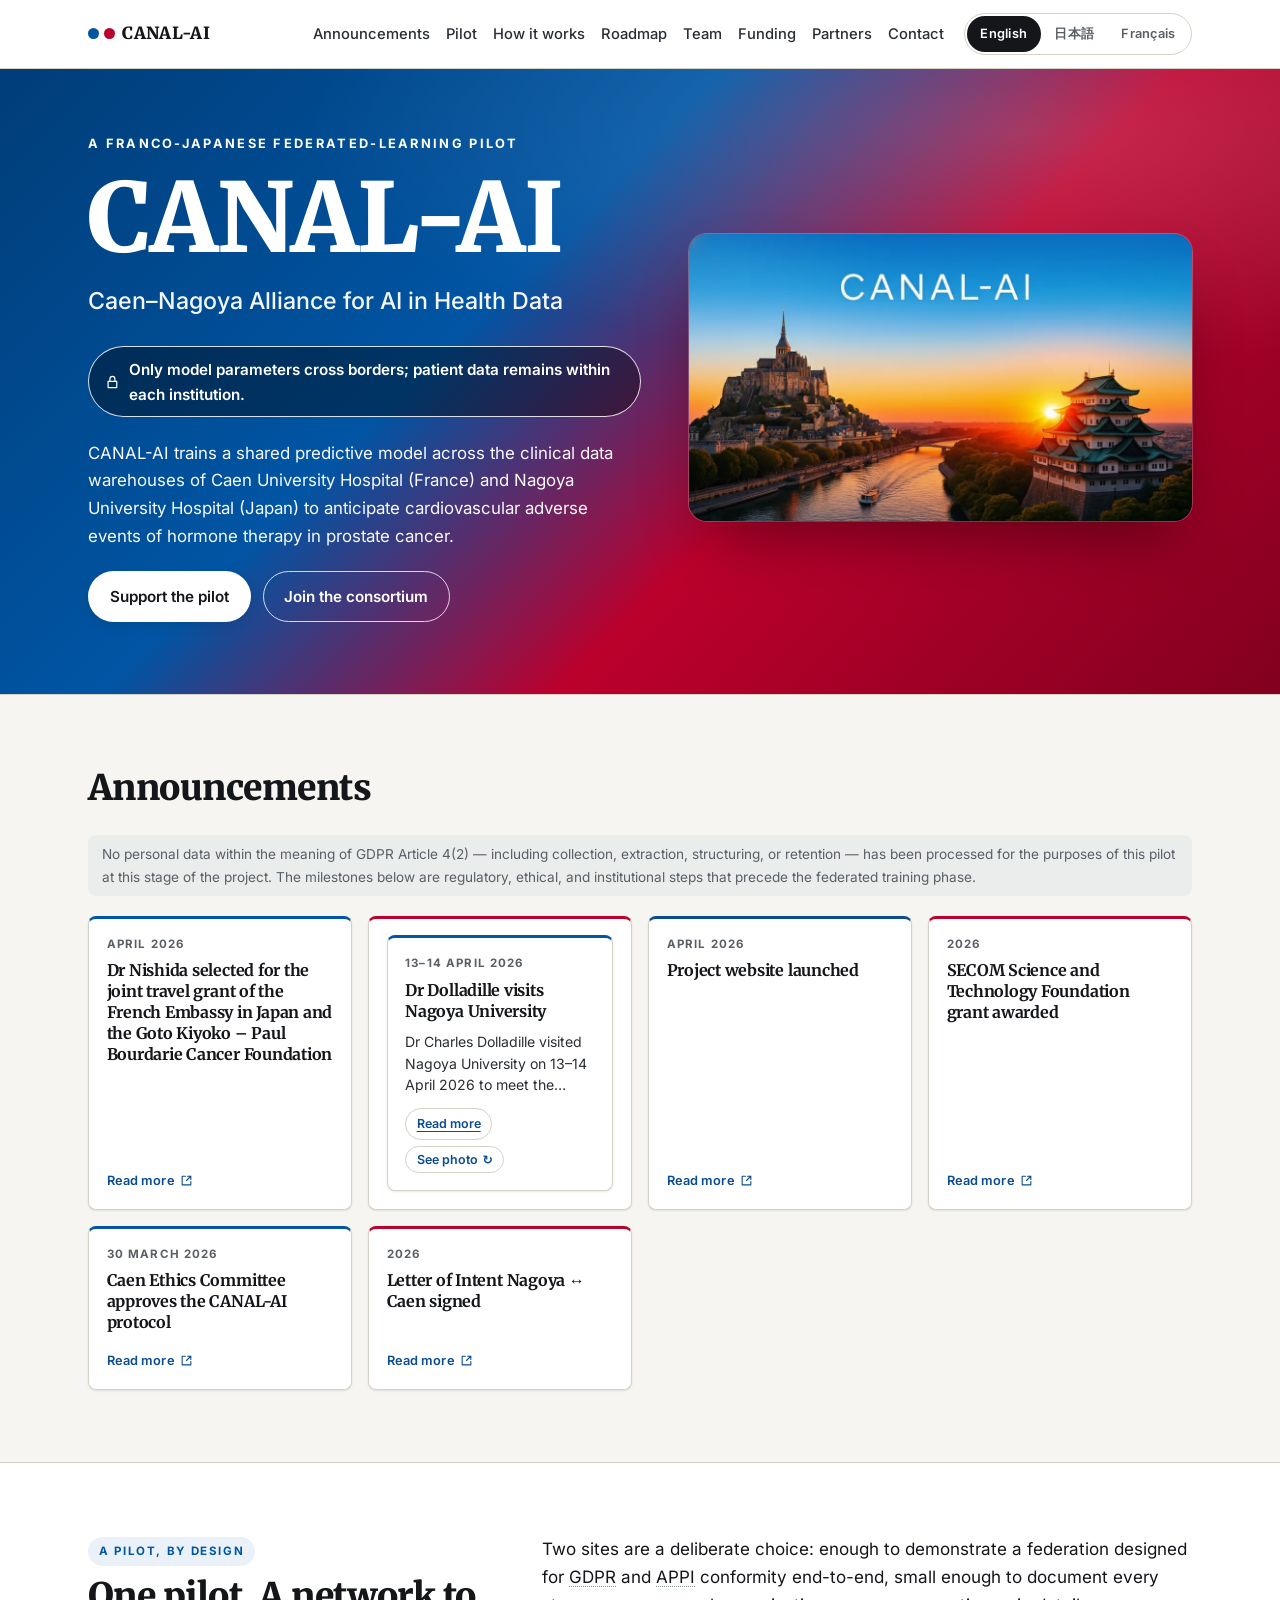
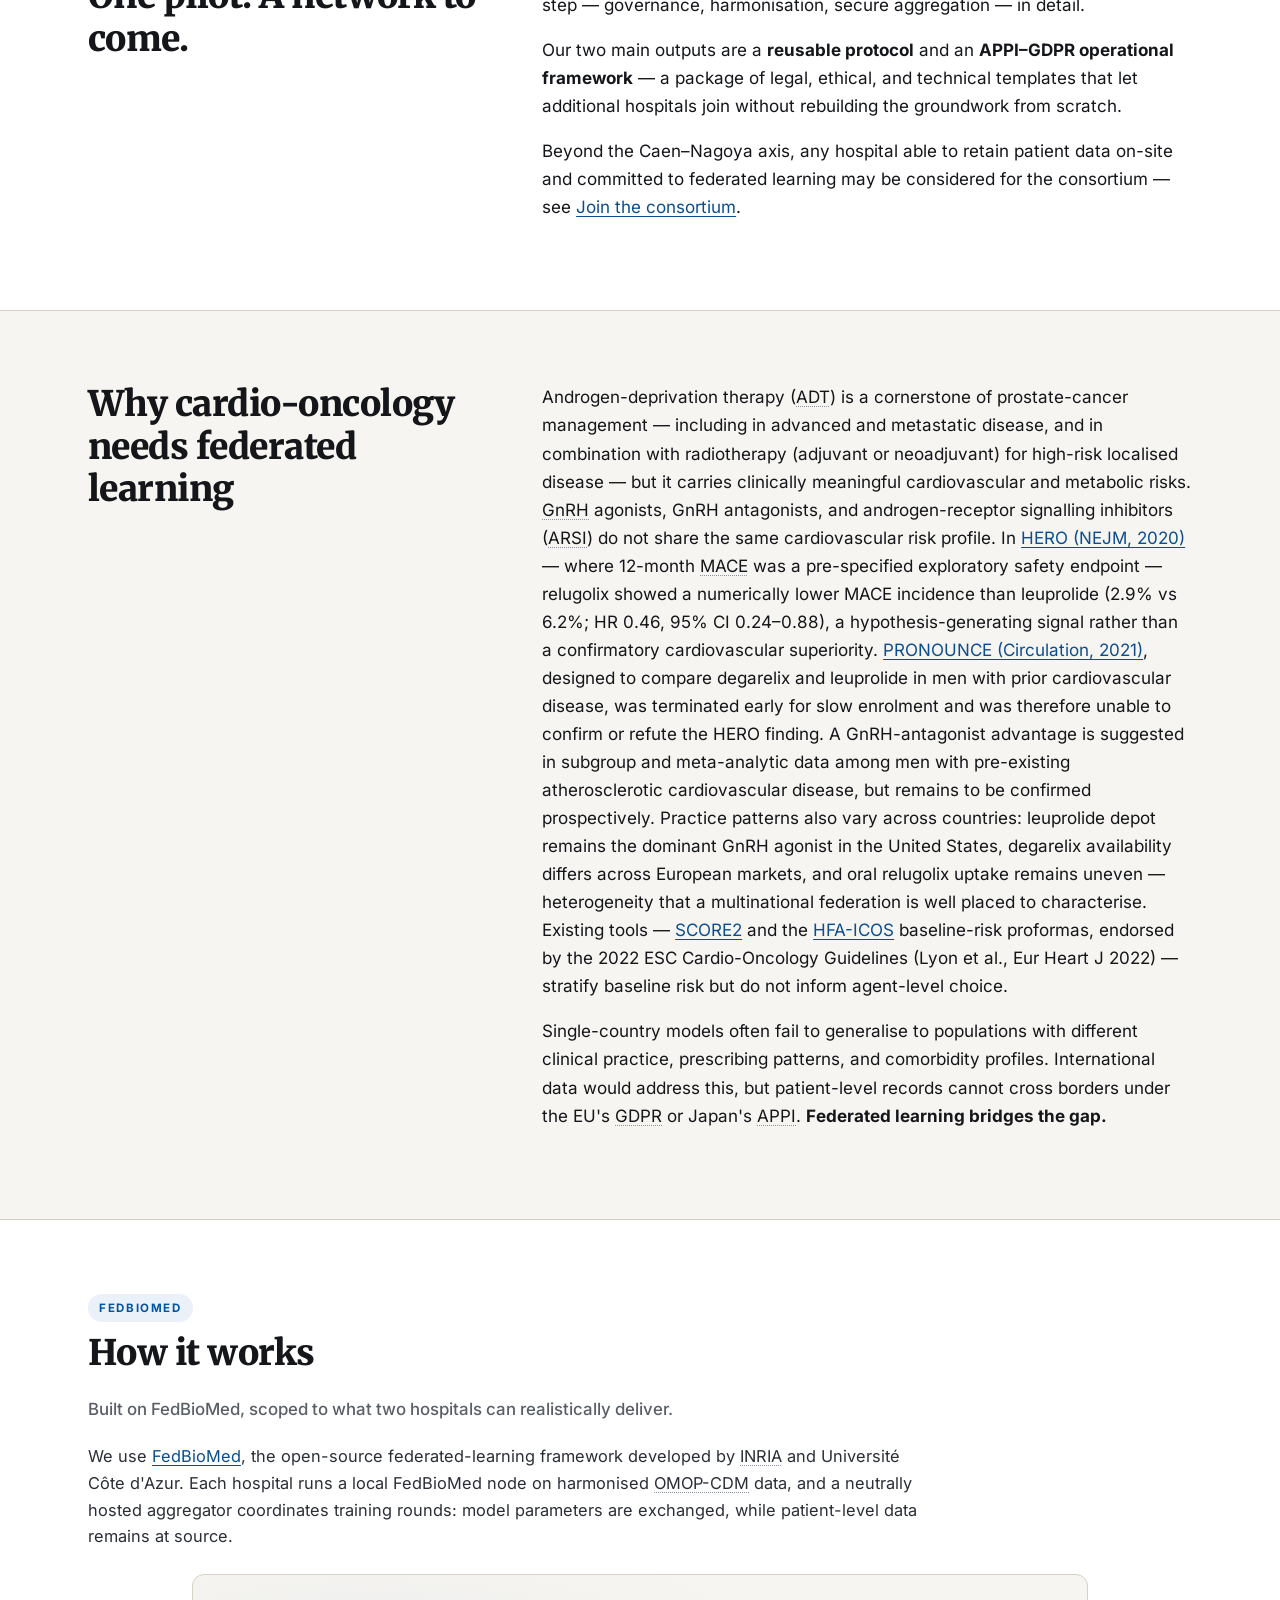
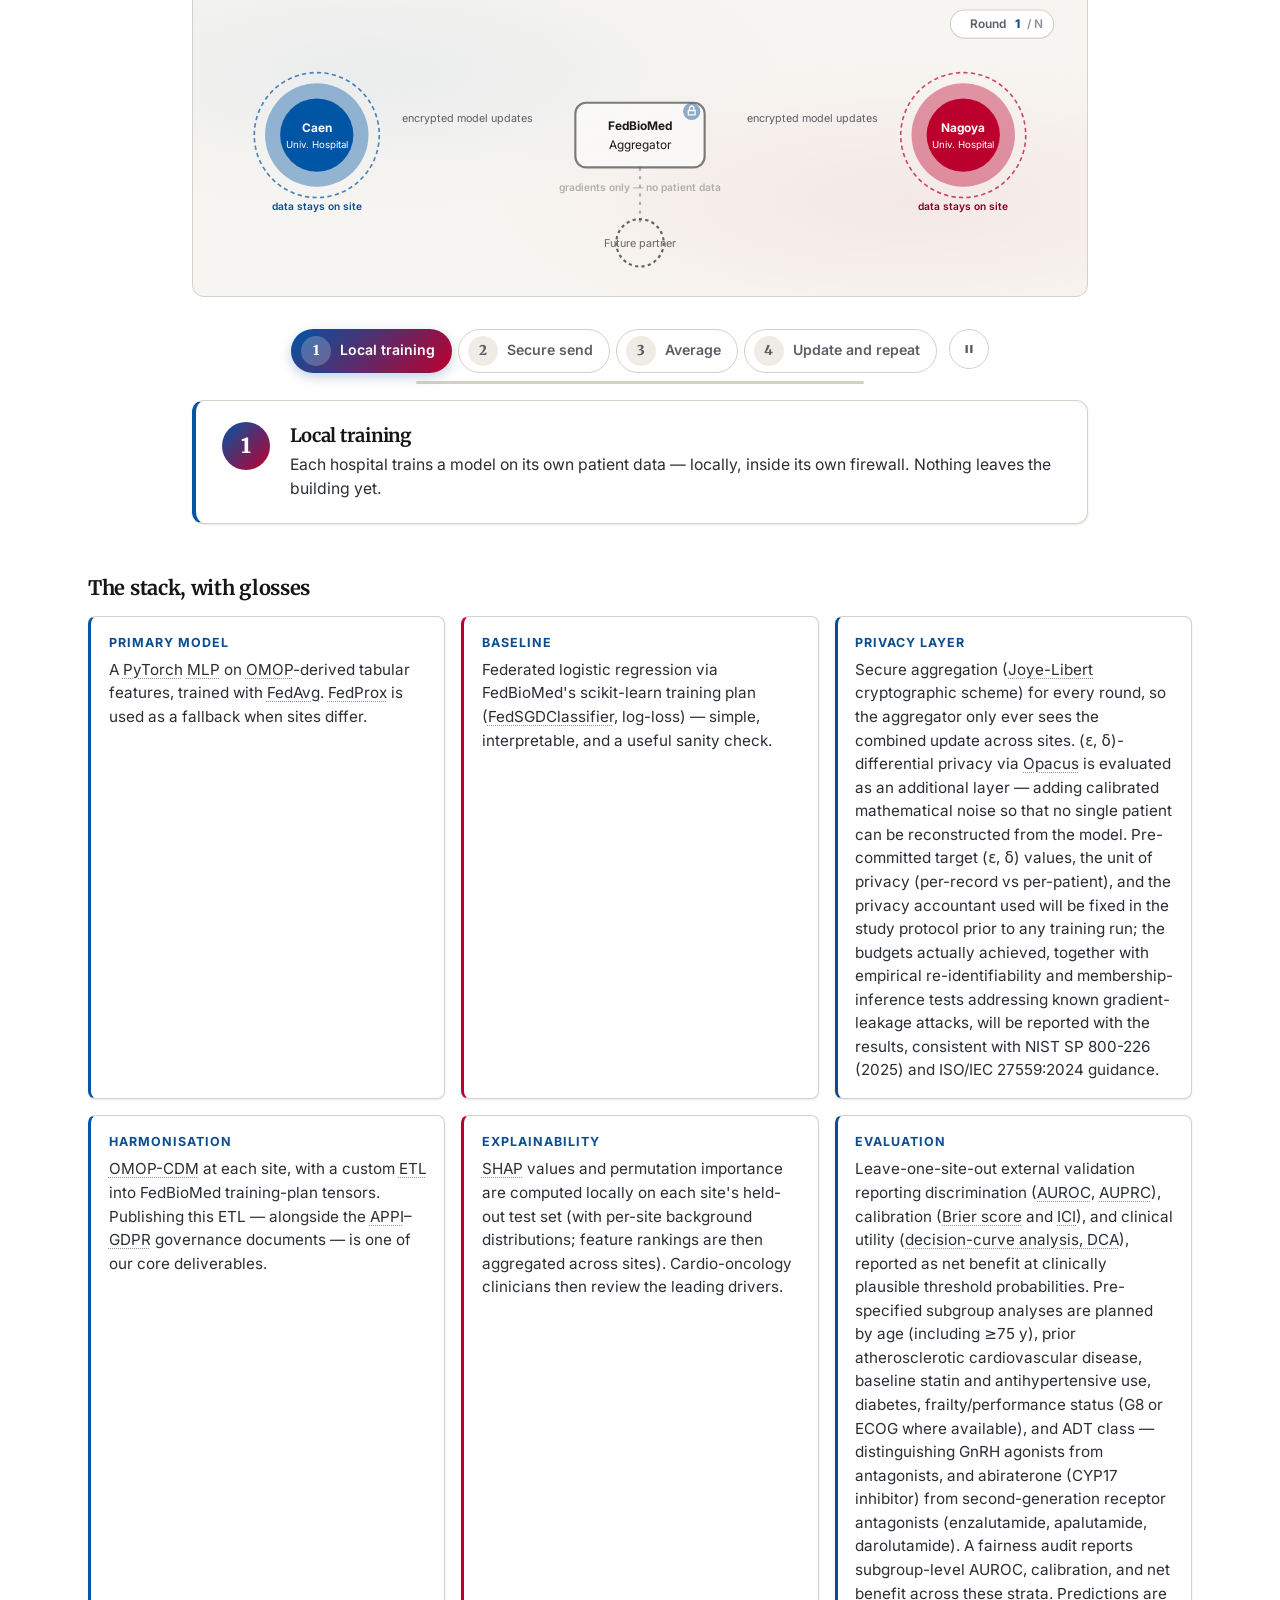
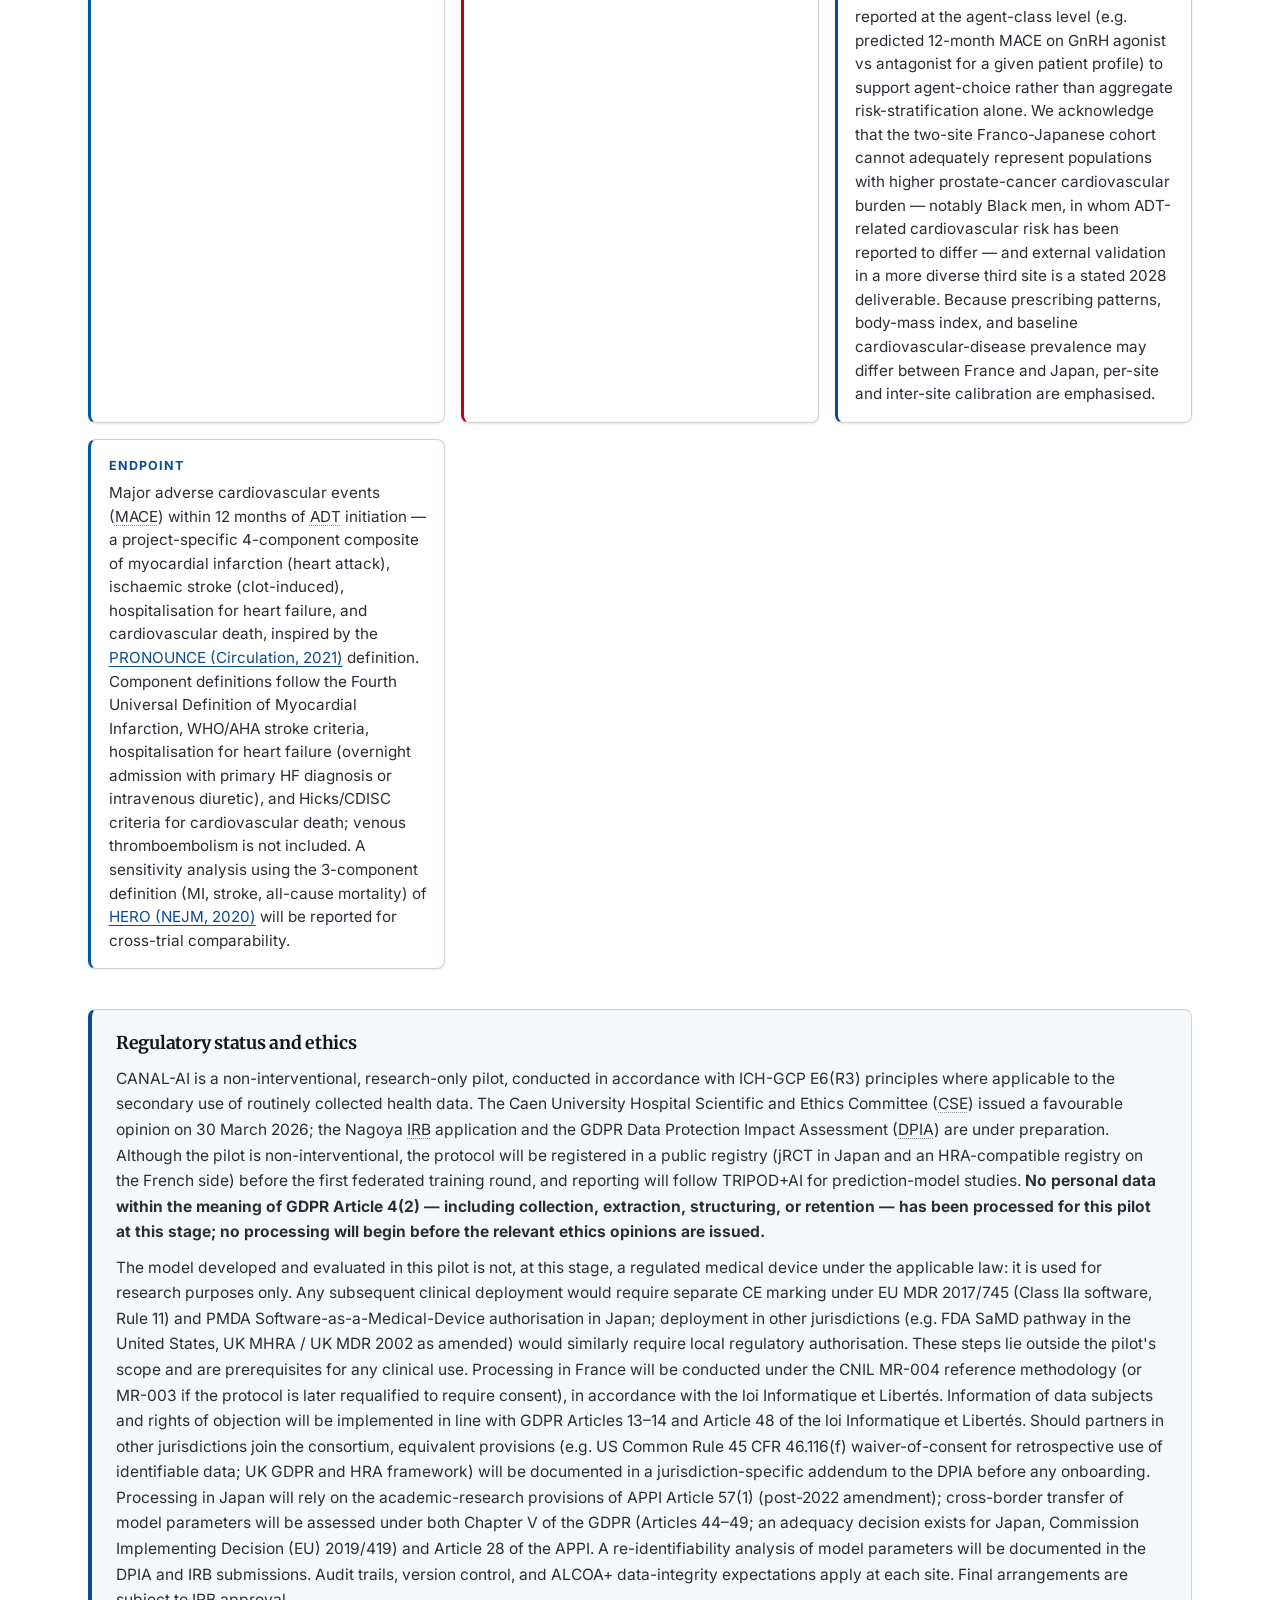
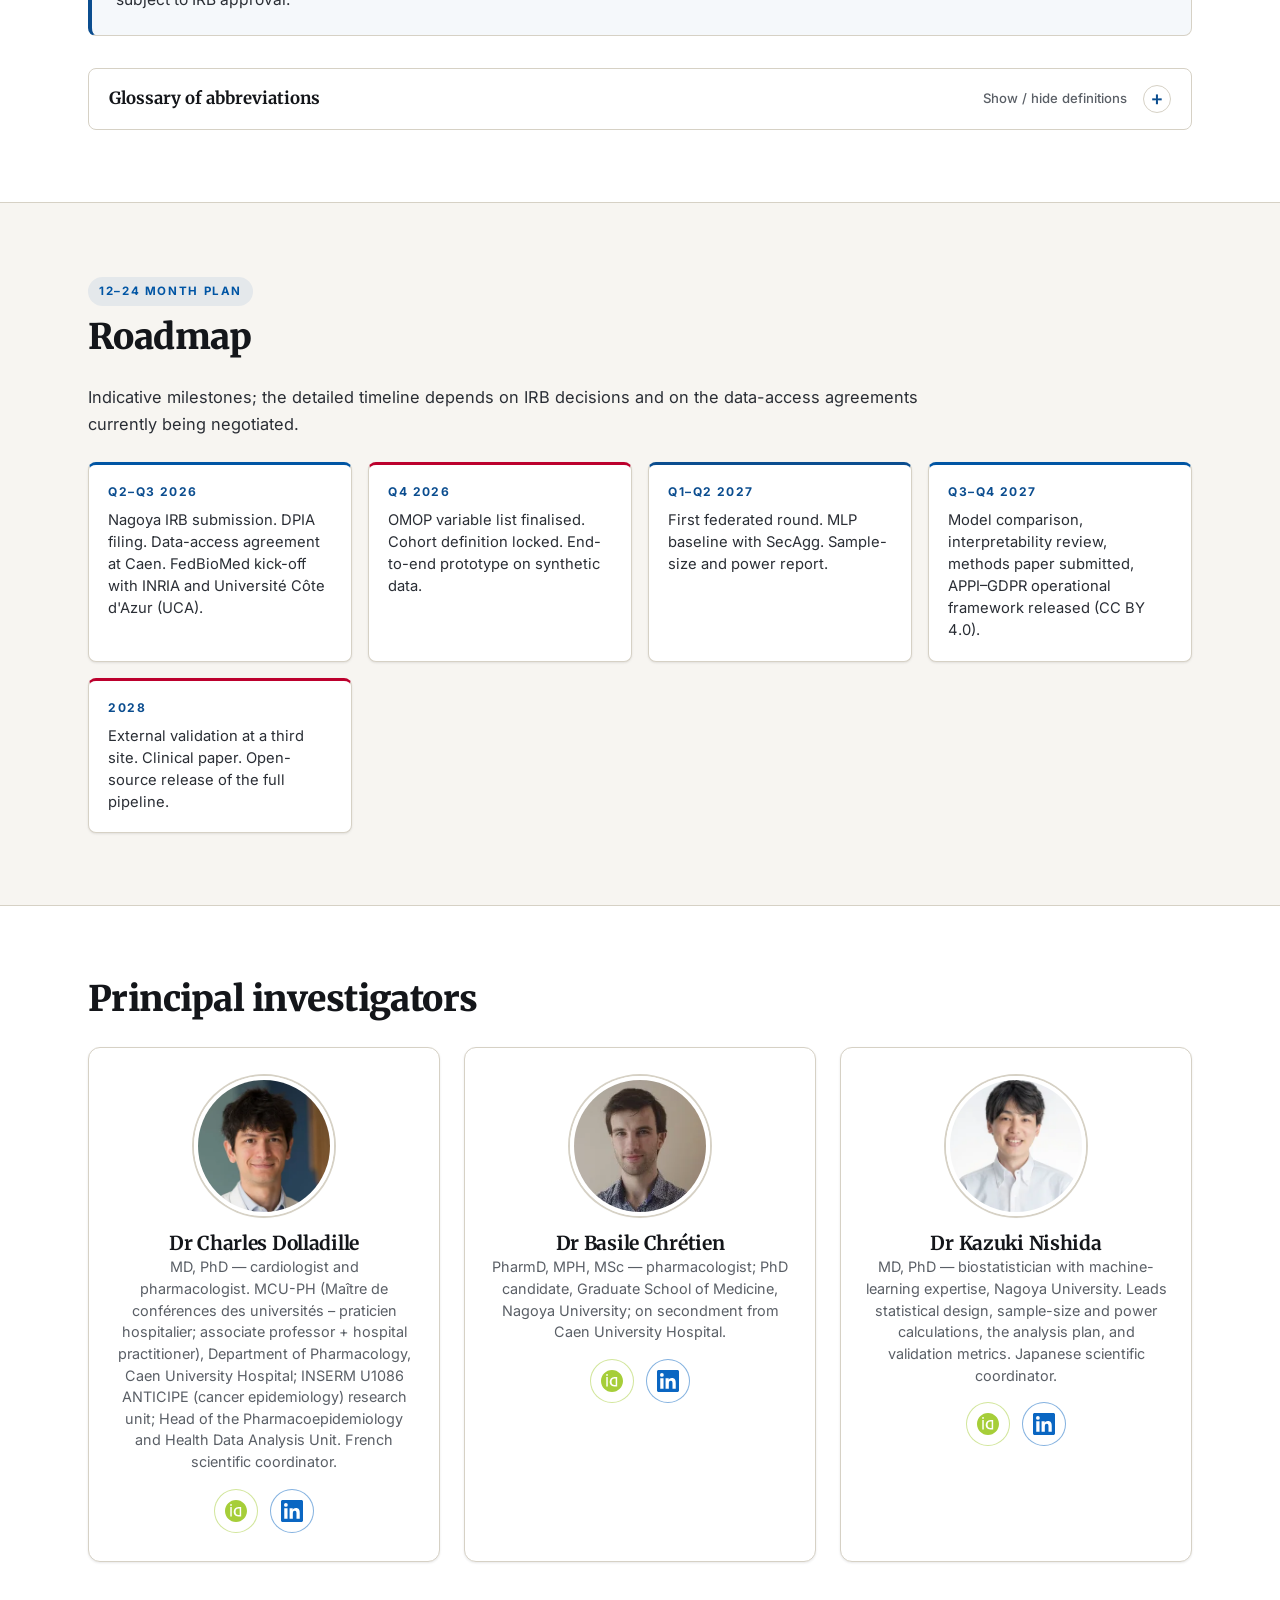
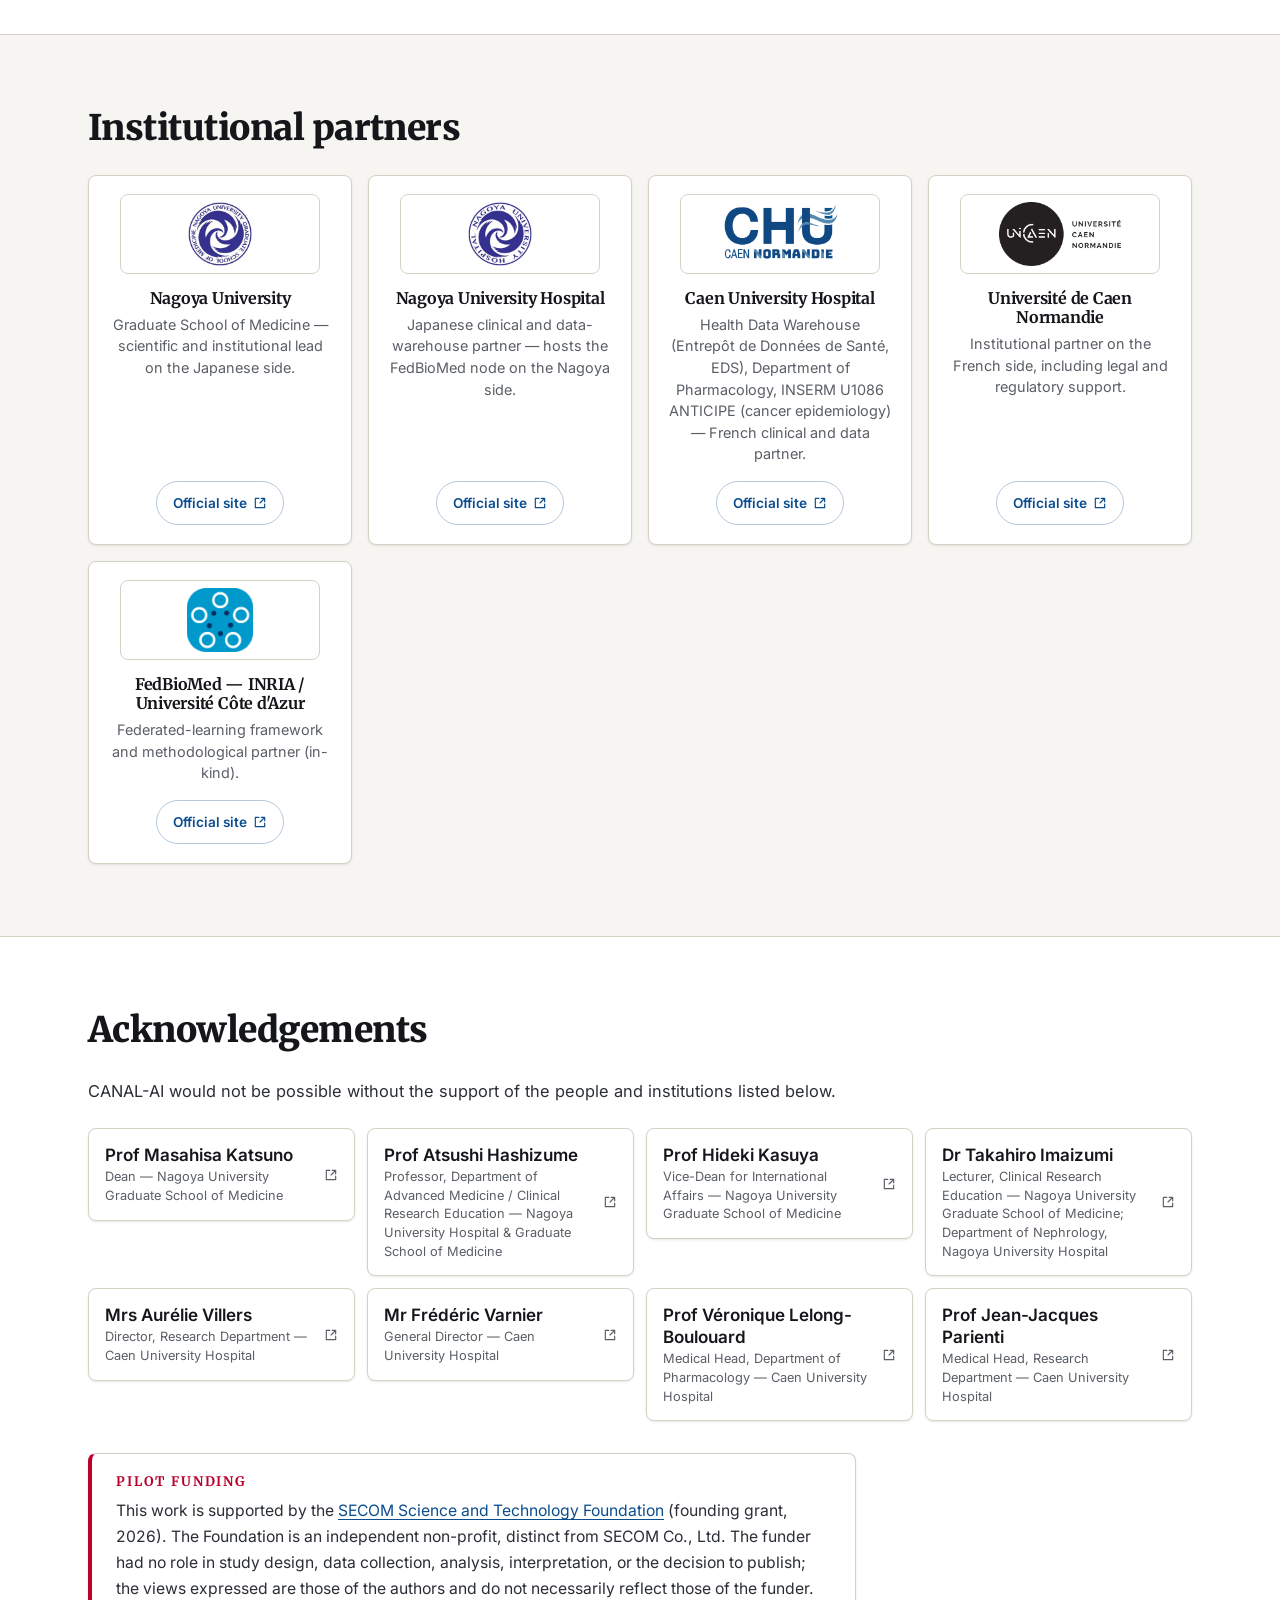
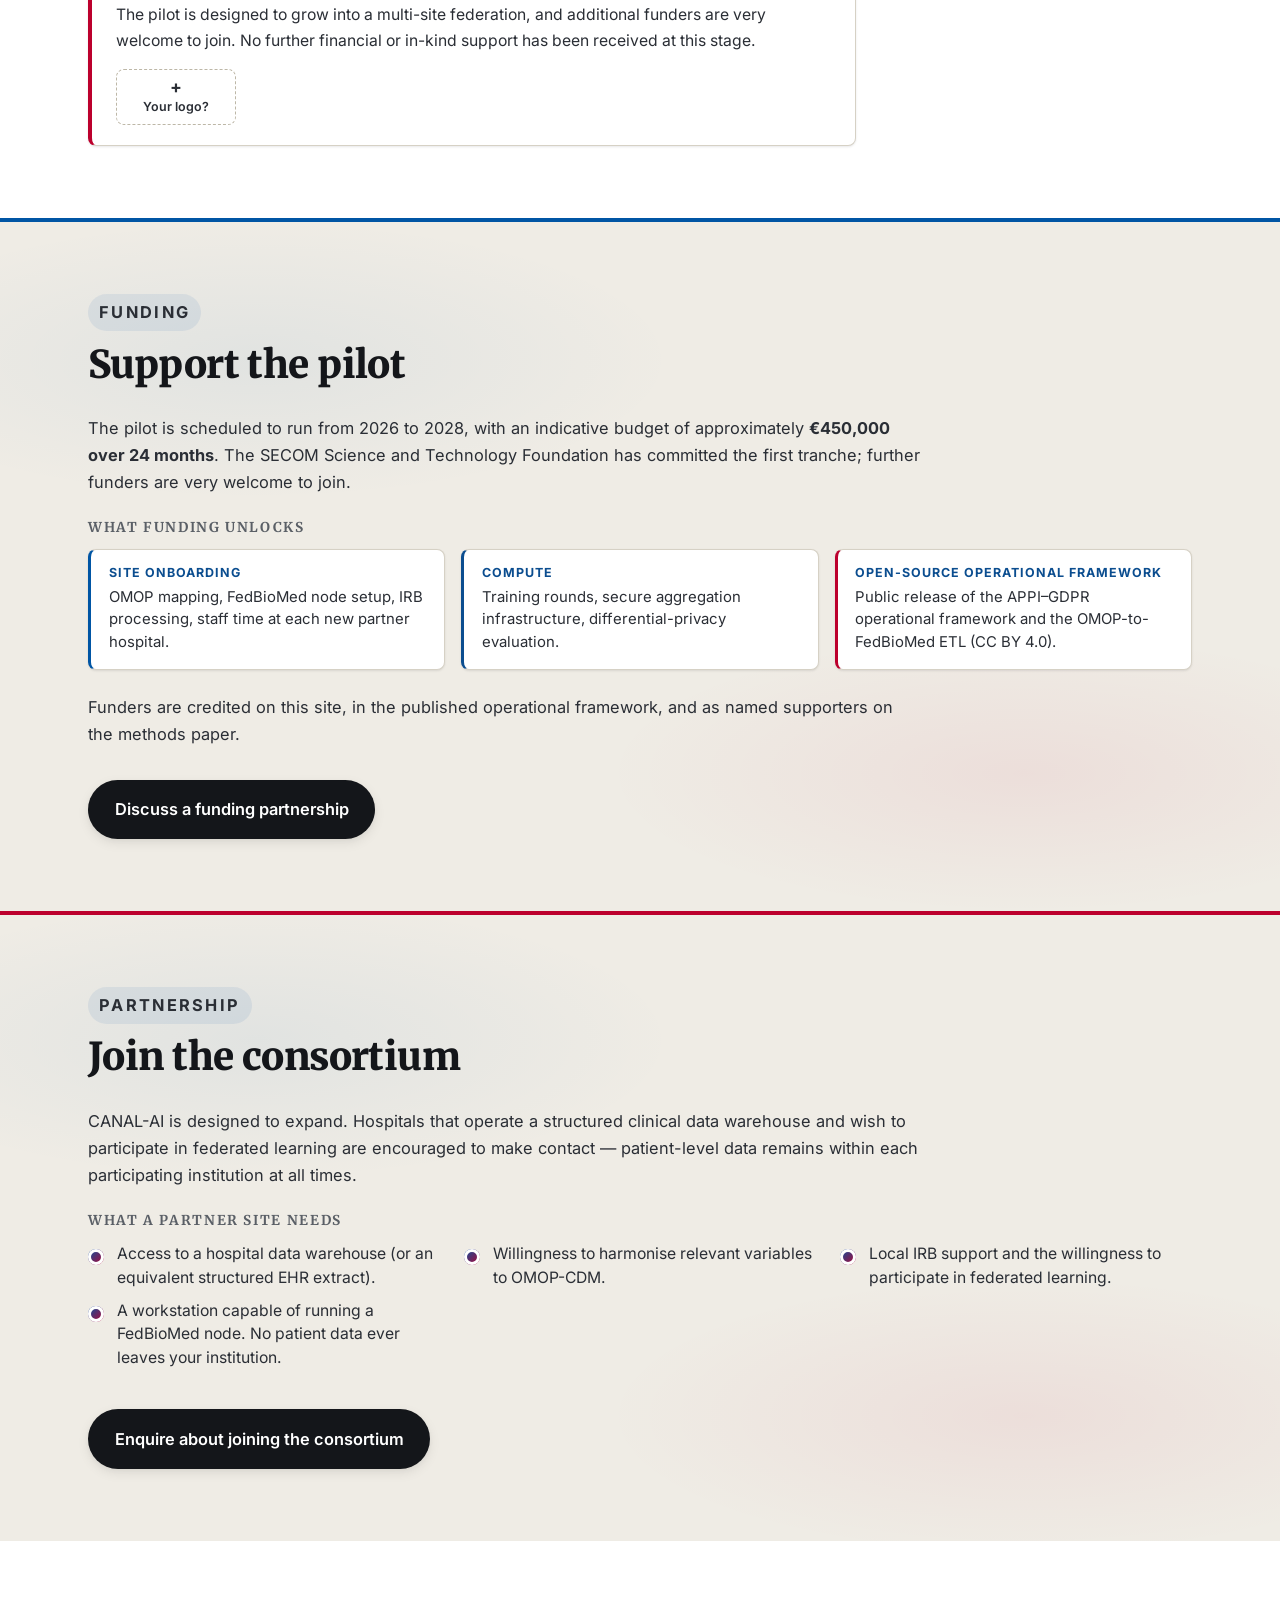
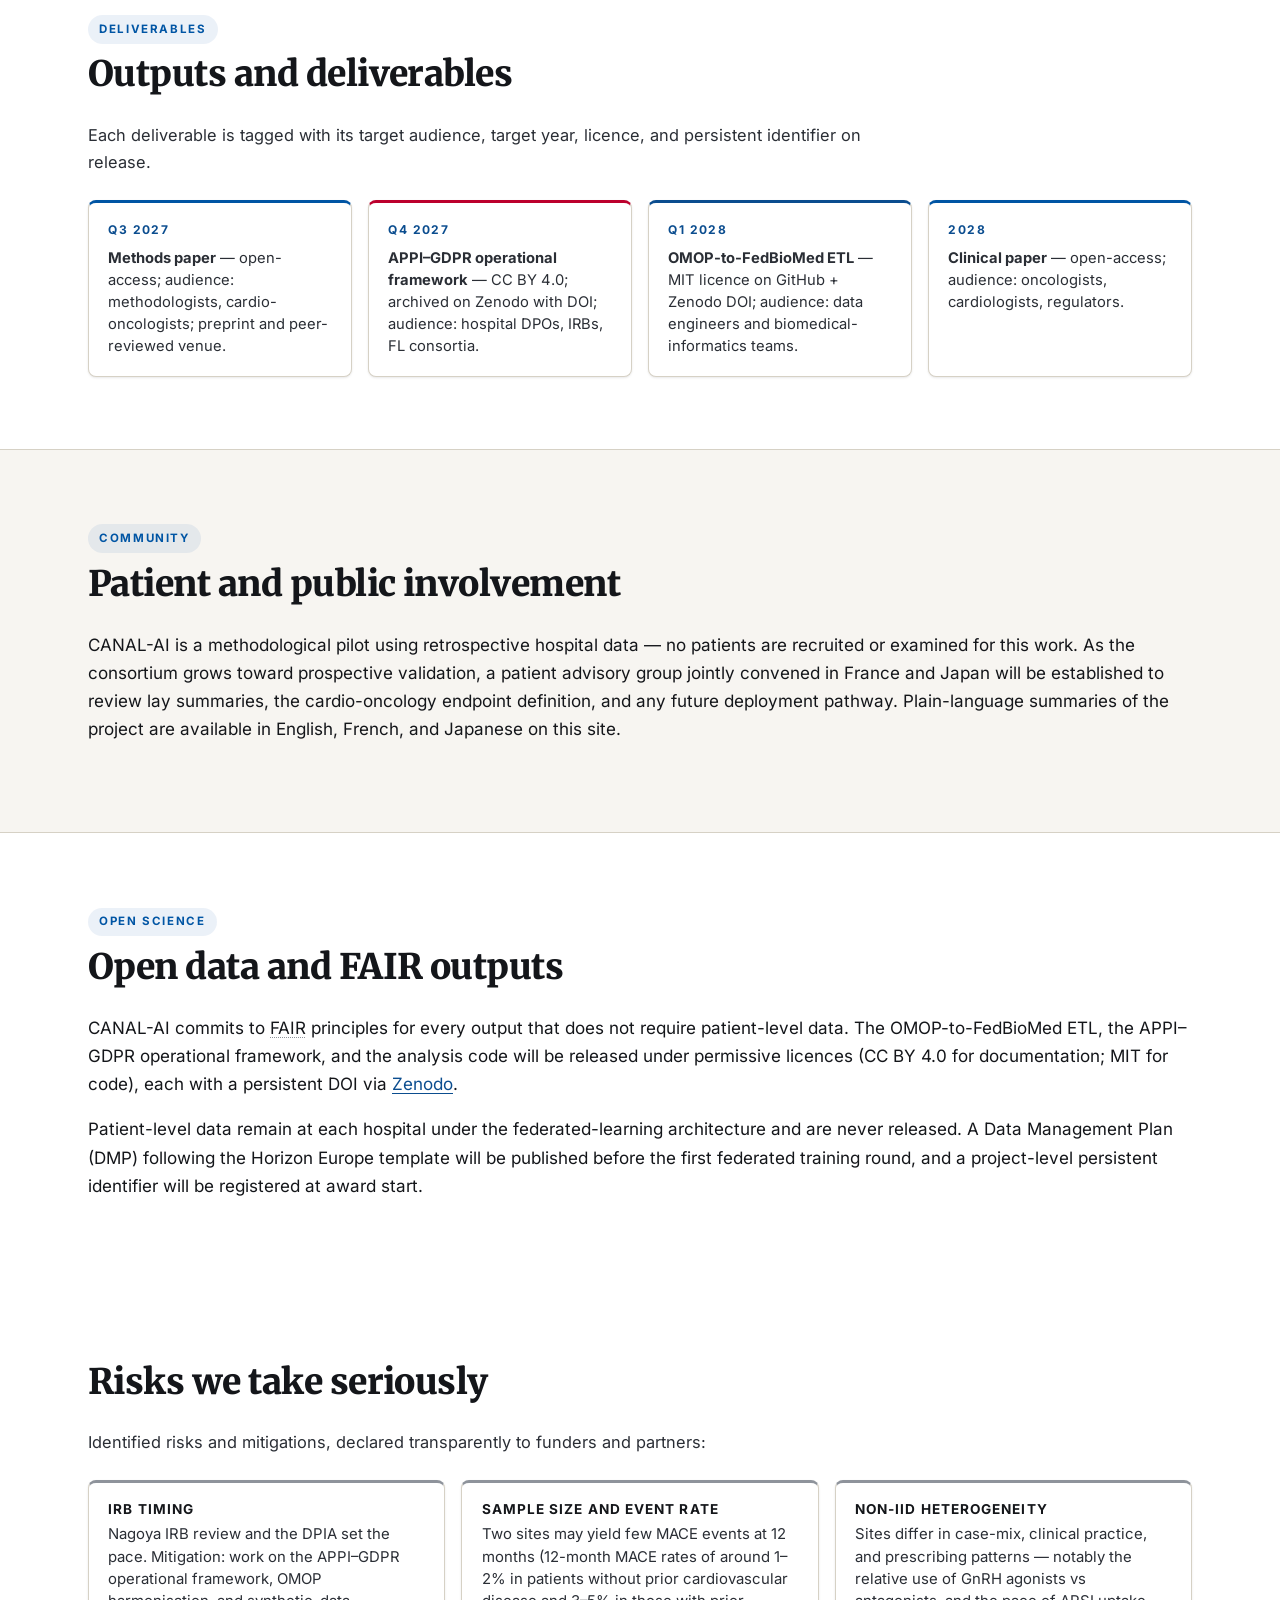
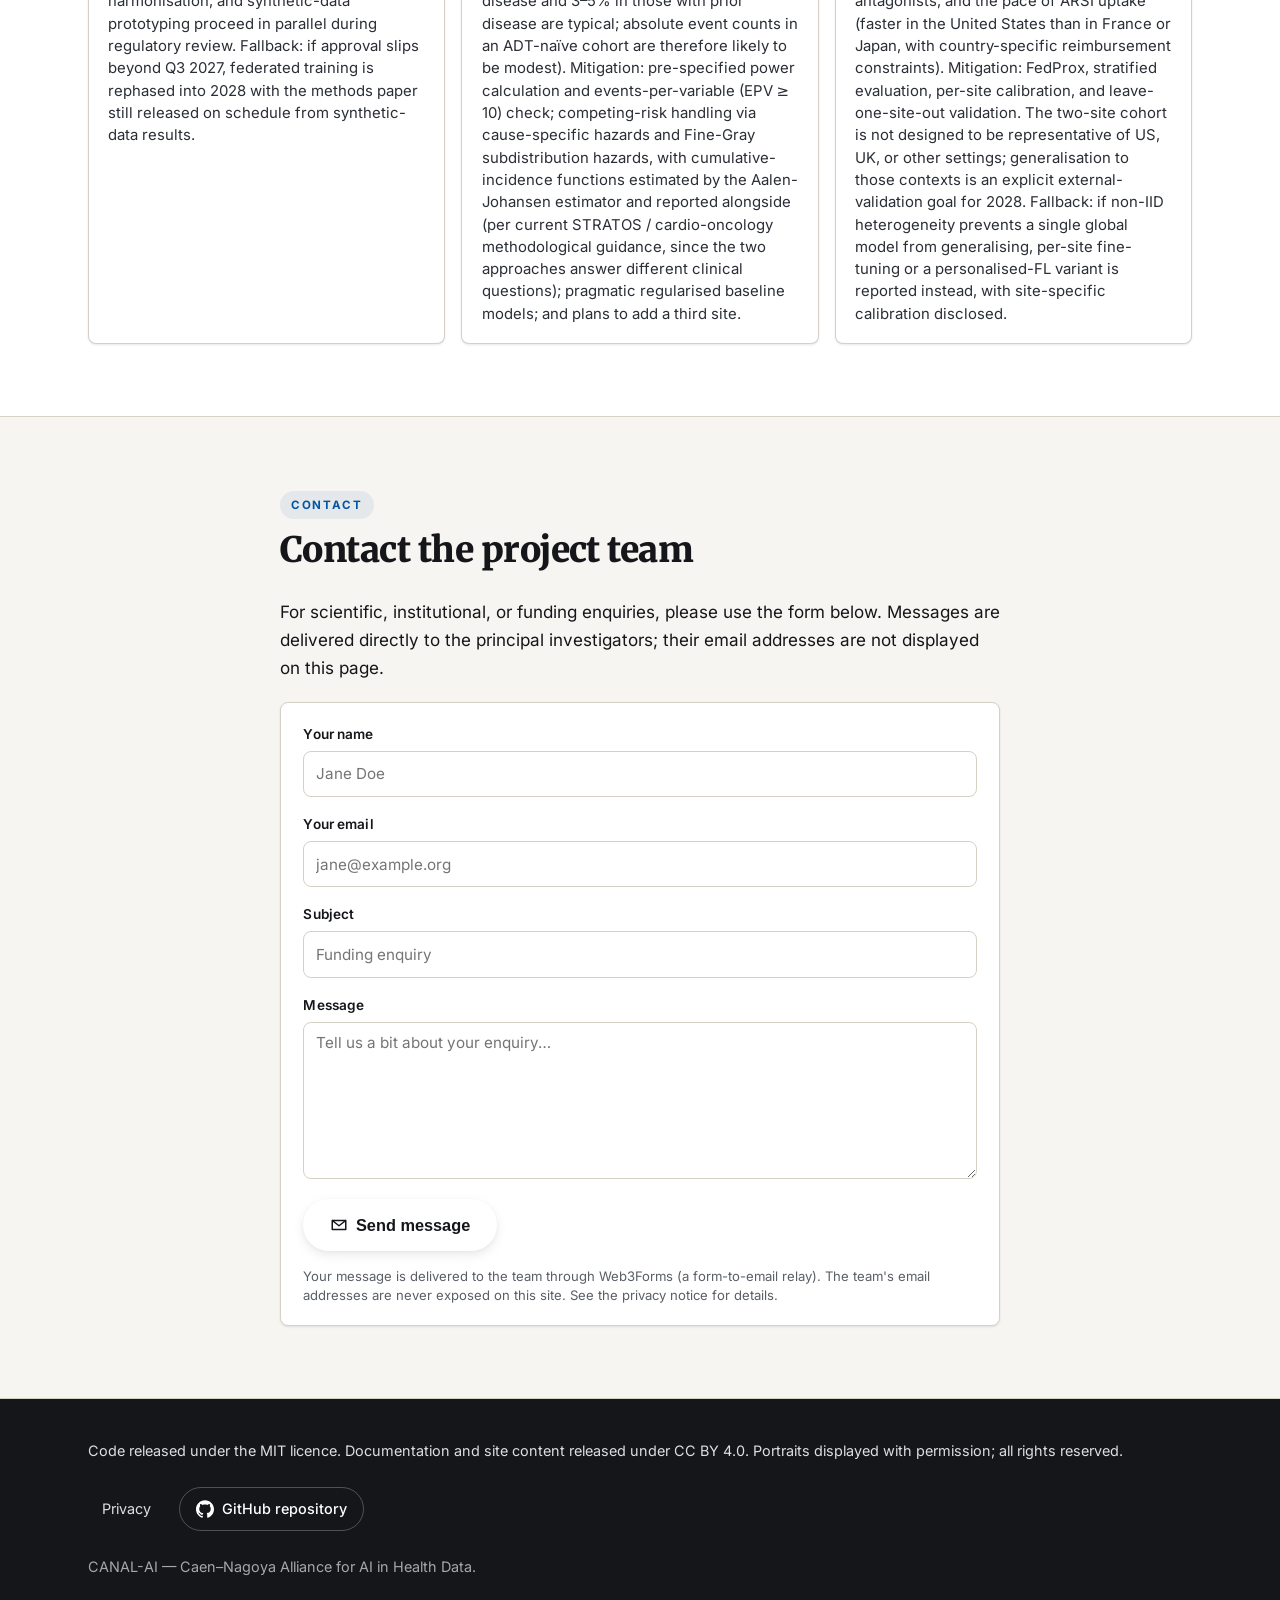
==== commit 46322ca1: "feat(site): privacy.html FR + JA translations; new Outputs / PPI / FAIR sections Privacy translation" ====
--- a/site/news.html
+++ b/site/news.html
@@ -84,7 +84,7 @@
   <div class="container footer__inner">
     <p data-i18n="footer.license">Code MIT · Documentation and site content CC BY 4.0 · Portraits displayed with permission; all rights reserved.</p>
     <div class="footer__links">
-      <a href="privacy.html" class="footer__link" data-i18n="footer.privacy">Privacy</a>
+      <a href="privacy.html" class="footer__link" data-i18n="footer.privacy" data-href-privacy="true">Privacy</a>
       <a href="https://github.com/BasileChretien/CANAL-AI" rel="noopener noreferrer" class="footer__repo">
         <svg width="18" height="18" aria-hidden="true"><use href="#icon-github"/></svg>
         <span data-i18n="footer.repo">GitHub repository</span>
--- a/site/assets/style.css
+++ b/site/assets/style.css
@@ -1798,12 +1798,47 @@
   line-height: 1.45;
 }
 
-.contact-form__error {
+.contact-form__status {
   margin: 0;
-  font-size: 0.88rem;
+  font-size: 0.9rem;
+  font-weight: 600;
+  border-radius: var(--radius-sm);
+  padding: 0.6rem 0.85rem;
+}
+
+.contact-form__status--error,
+.contact-form__status--server-error {
   color: var(--jp-red);
-  font-weight: 600;
-}
+  background: rgba(188, 0, 45, 0.08);
+  border-left: 3px solid var(--jp-red);
+}
+
+.contact-form__status--success {
+  color: #1a5e20;
+  background: rgba(46, 125, 50, 0.08);
+  border-left: 3px solid #2e7d32;
+}
+
+.contact-form__status--sending {
+  color: var(--accent);
+  background: rgba(11, 77, 143, 0.06);
+  border-left: 3px solid var(--accent);
+}
+
+/* Honeypot: invisible to humans, present in DOM so bots fill it. */
+.contact-form__honey {
+  position: absolute !important;
+  left: -10000px !important;
+  width: 1px !important;
+  height: 1px !important;
+  opacity: 0 !important;
+  pointer-events: none !important;
+}
+
+.contact-form button[disabled] { opacity: 0.6; cursor: not-allowed; }
+
+/* Backwards-compat: keep the old class working in case it's cached anywhere */
+.contact-form__error { color: var(--jp-red); font-weight: 600; margin: 0; }
 
 /* External-link cue on Japanese announcements (per JP web convention) */
 html[lang="ja"] #news a[target="_blank"]::after {
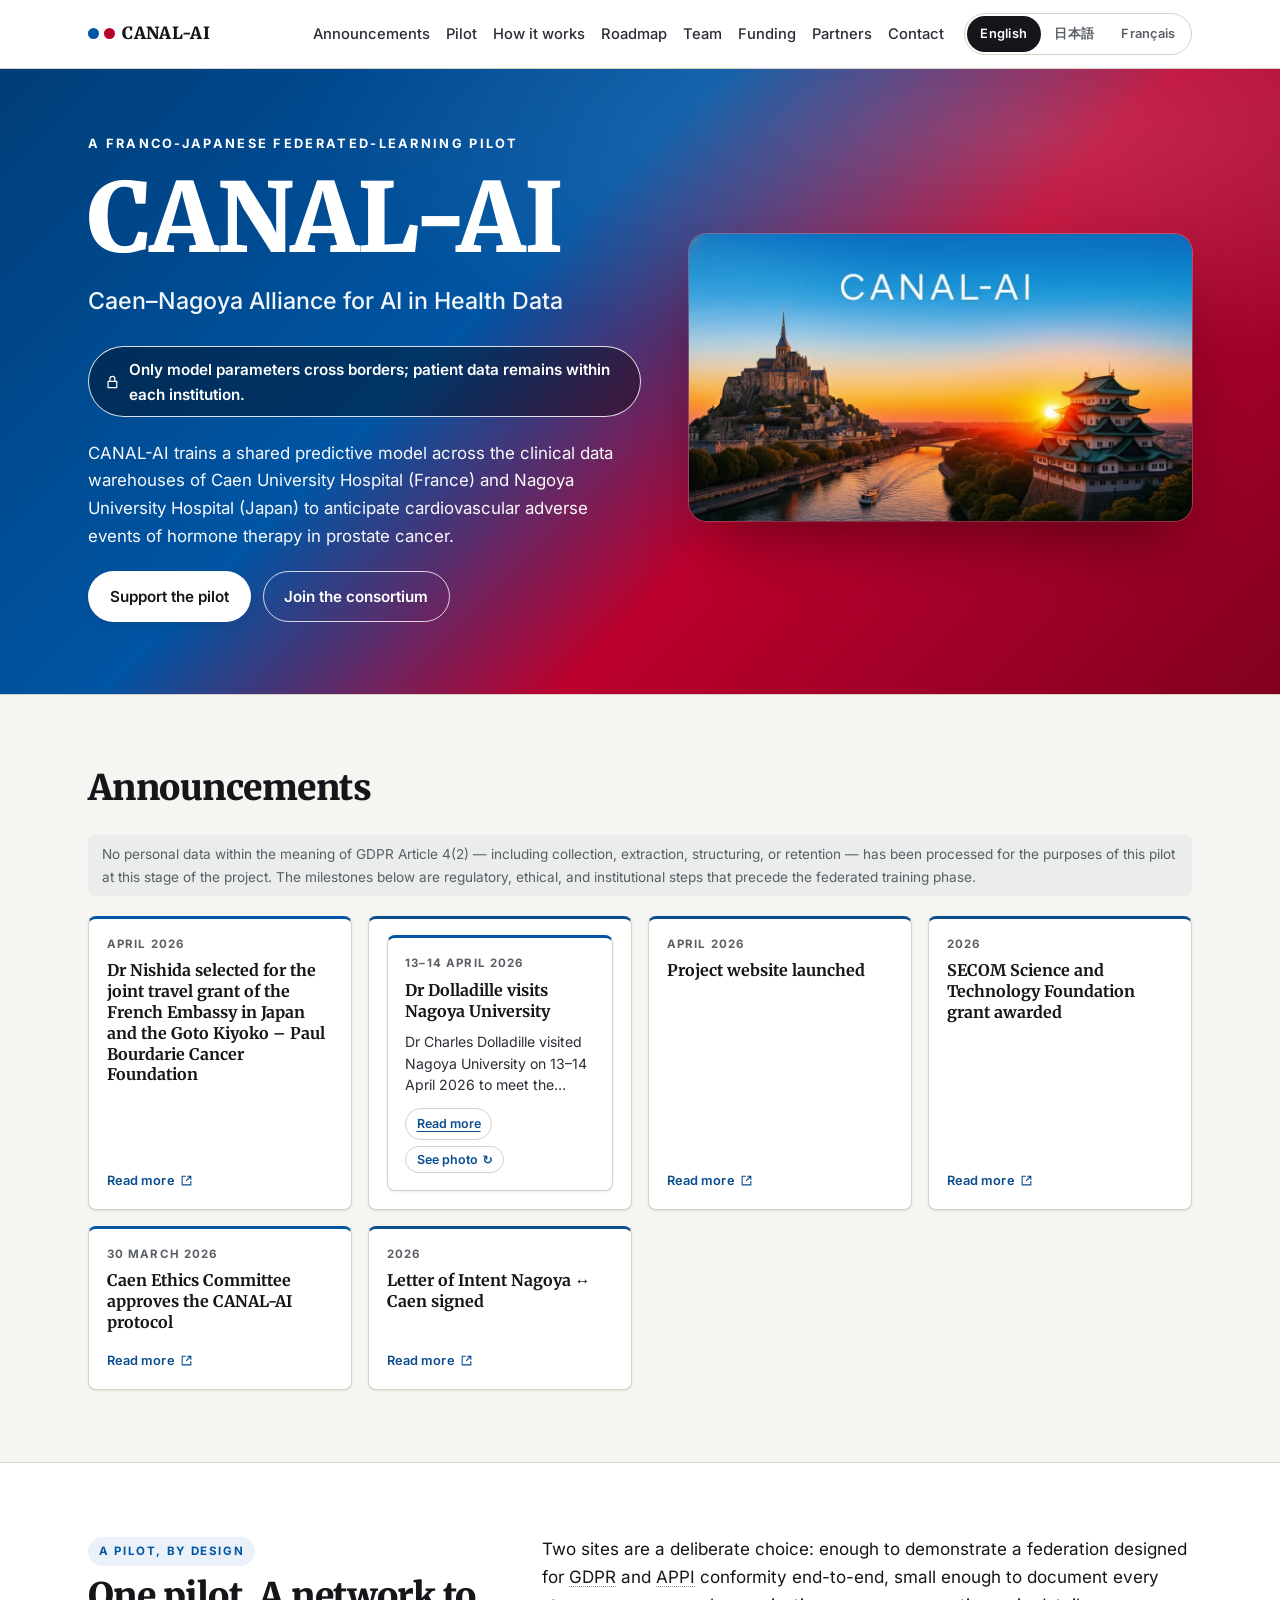
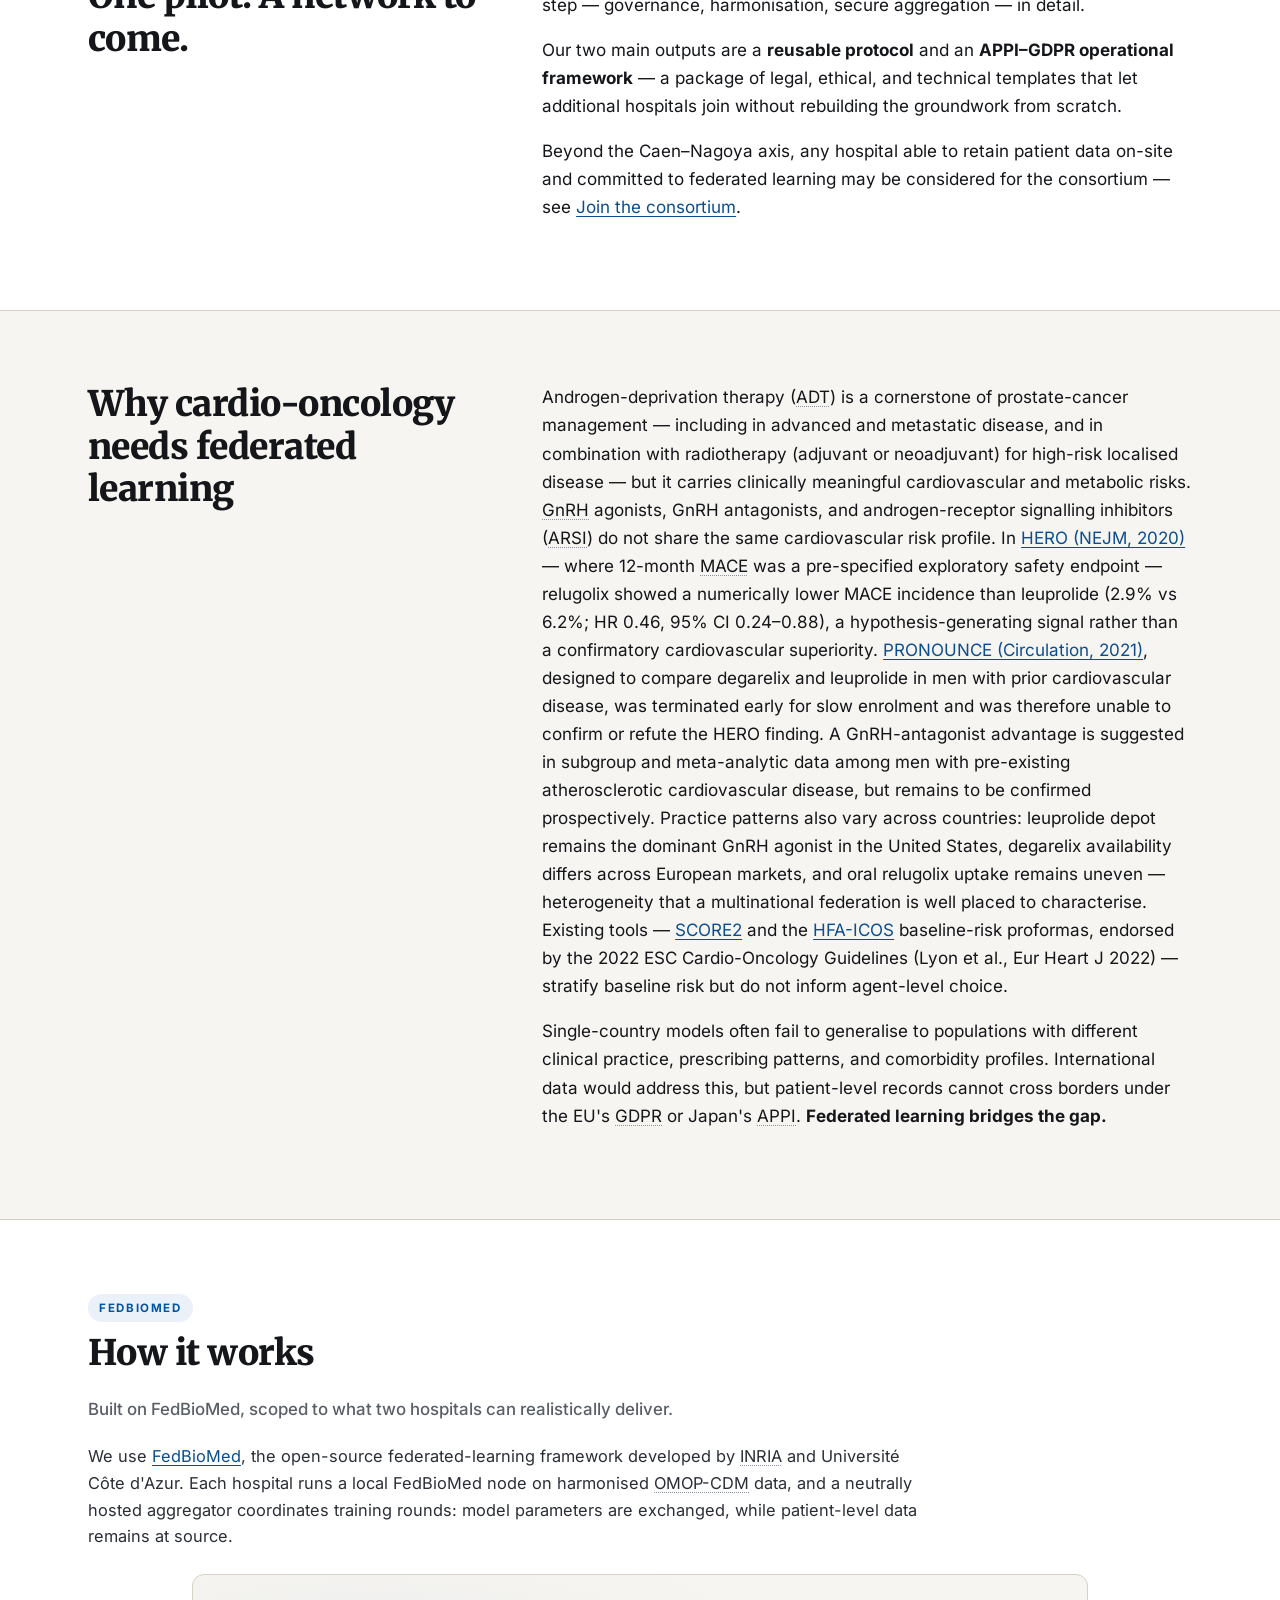
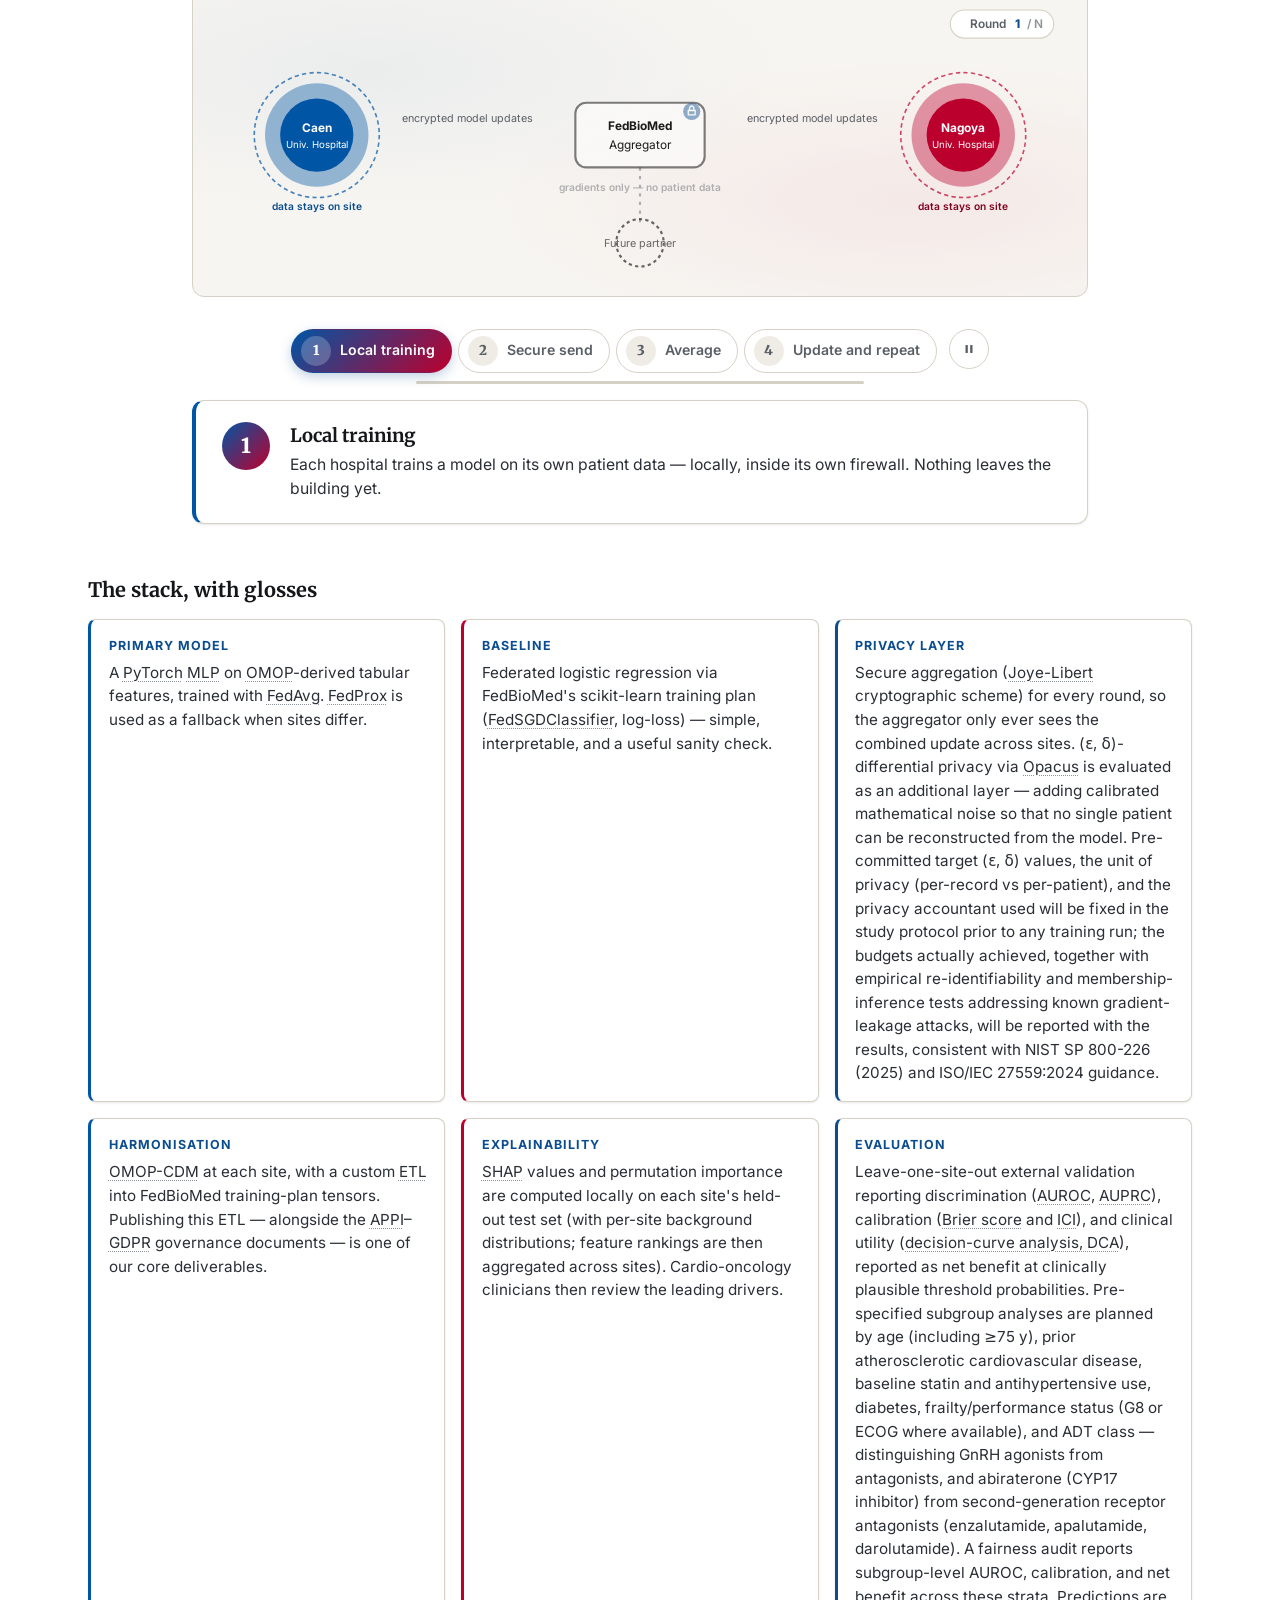
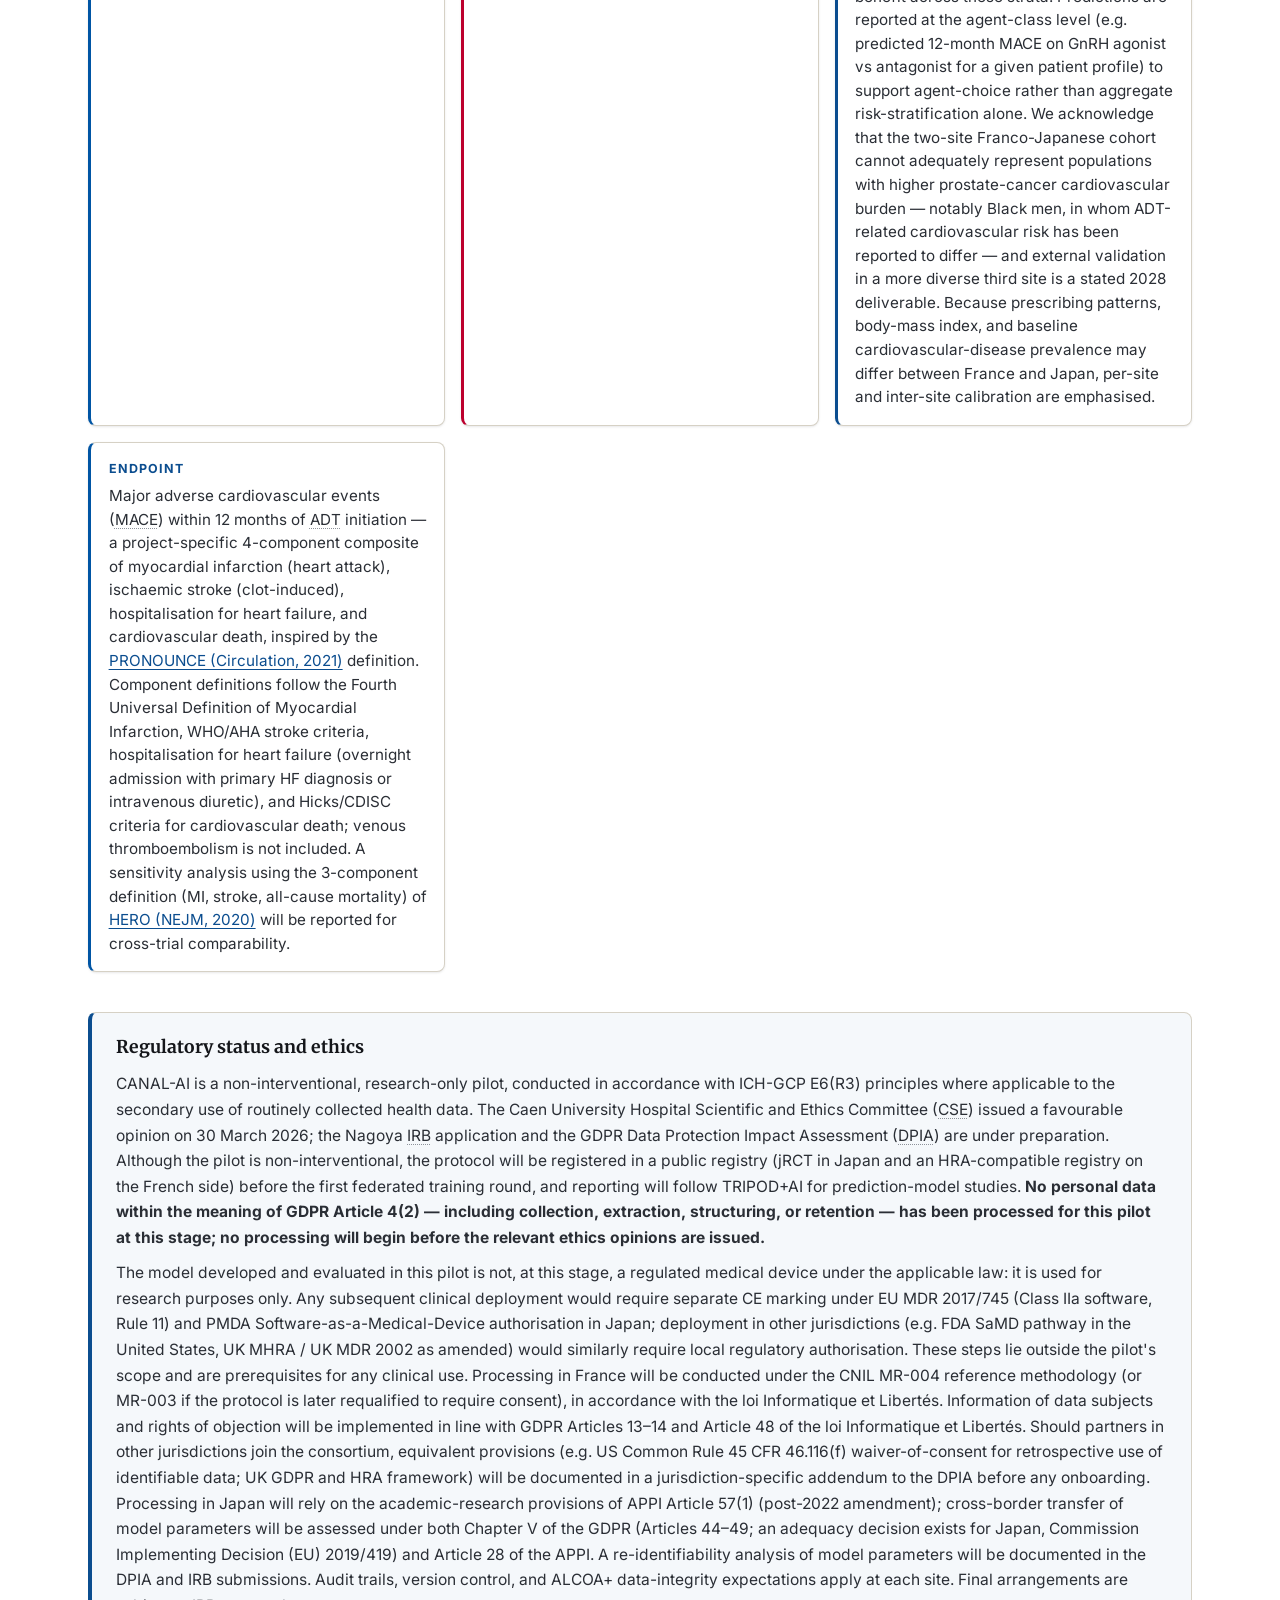
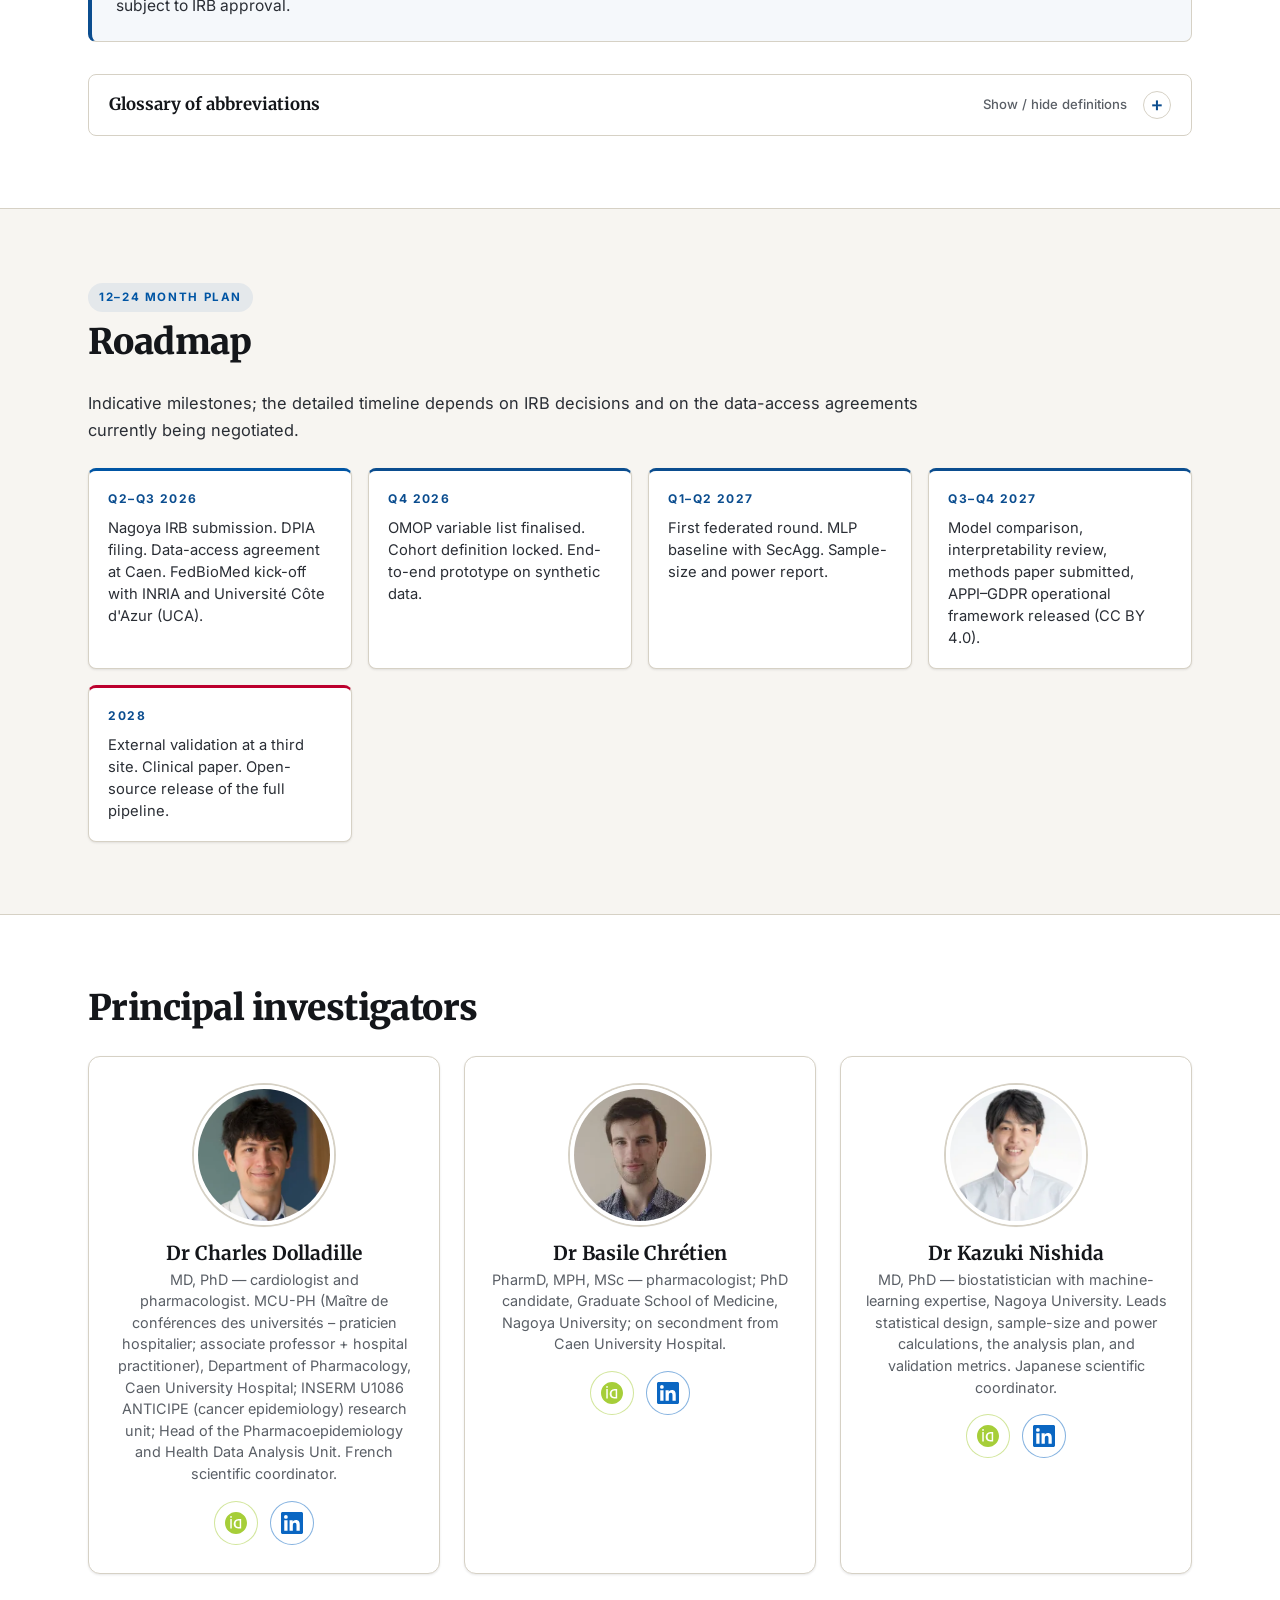
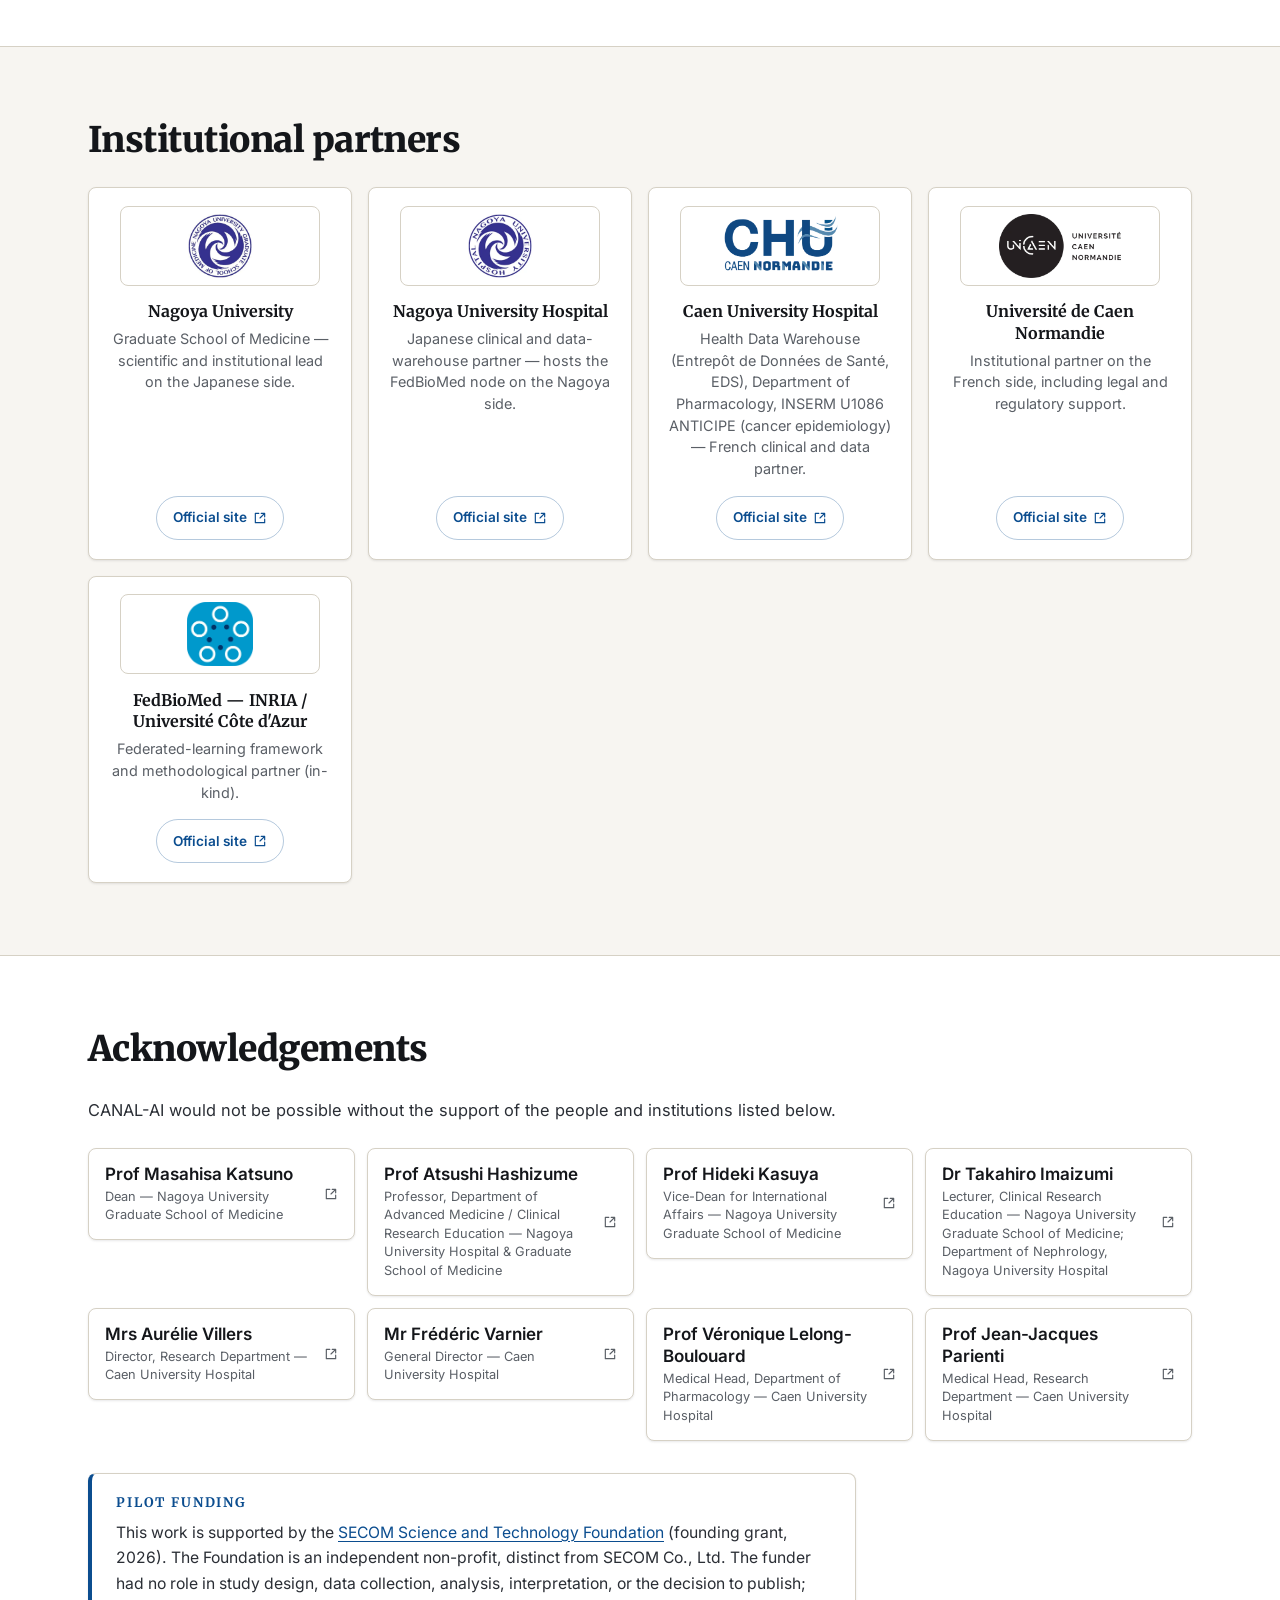
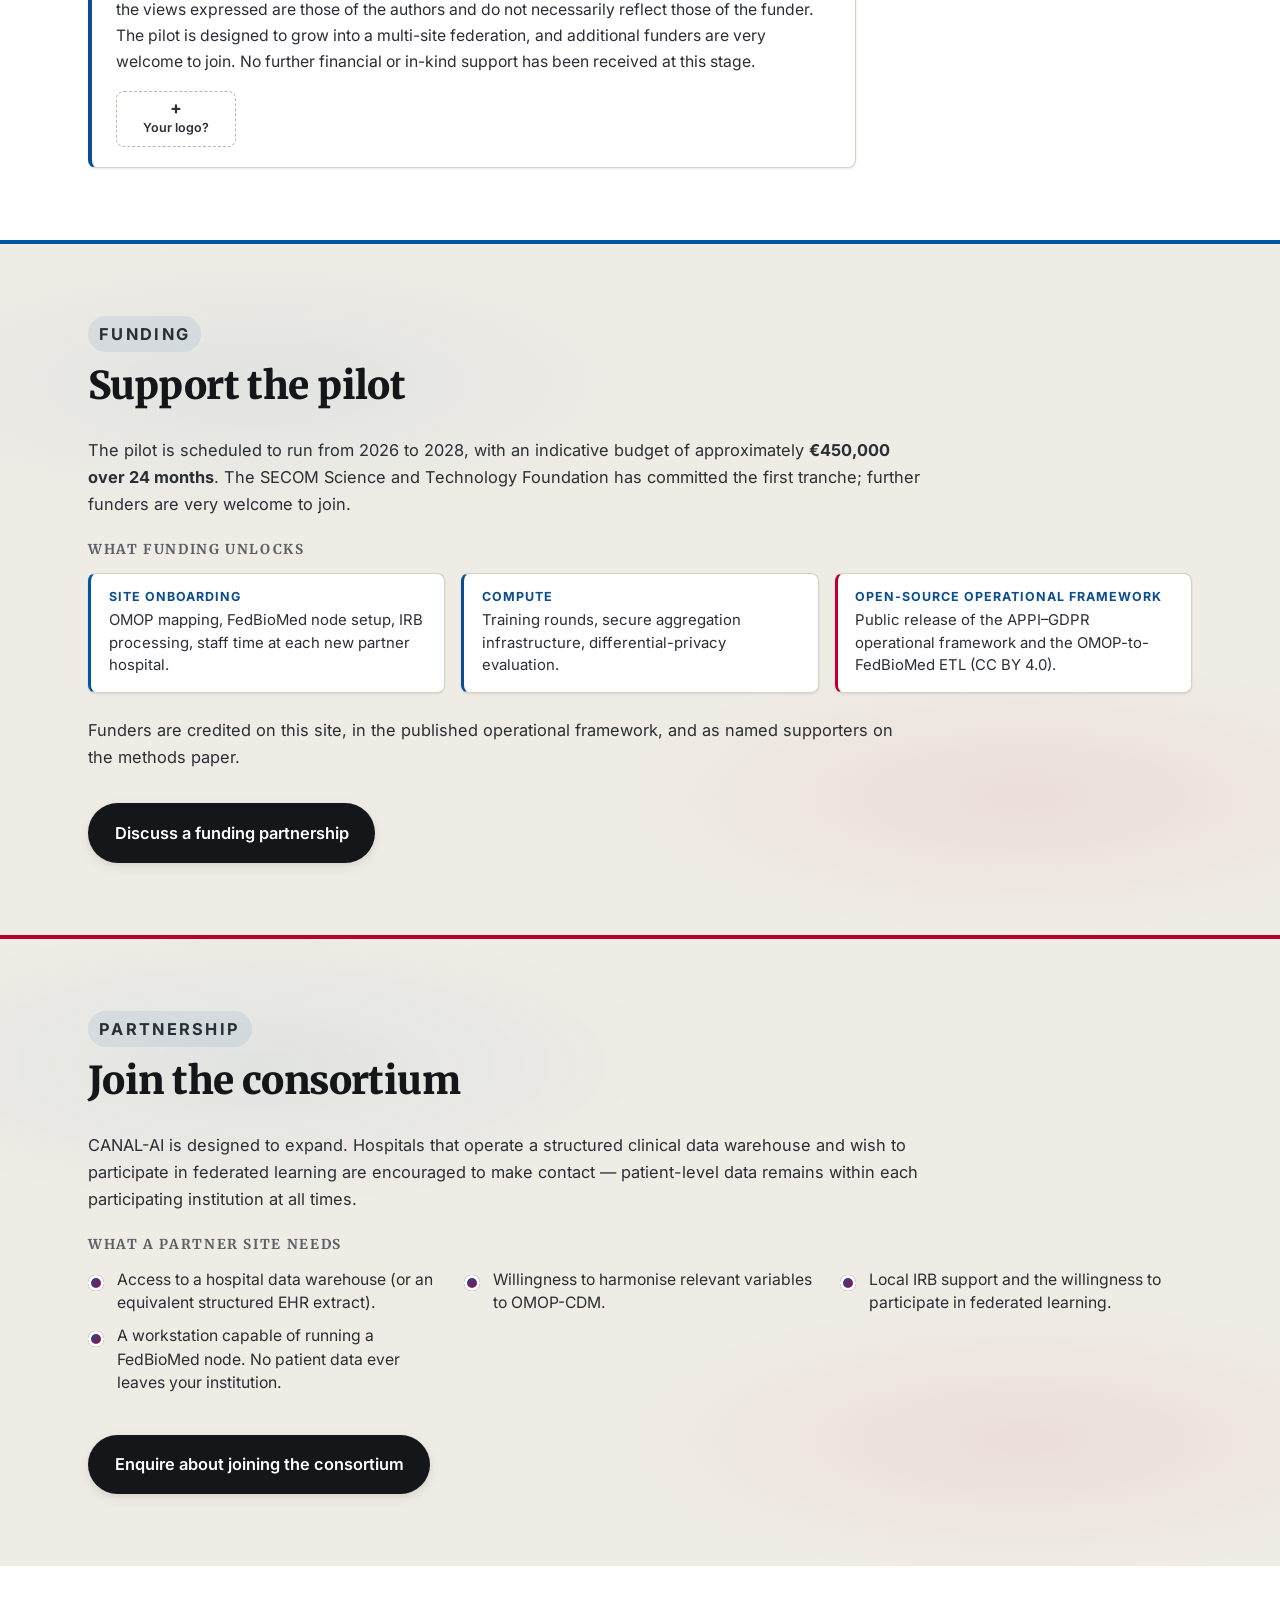
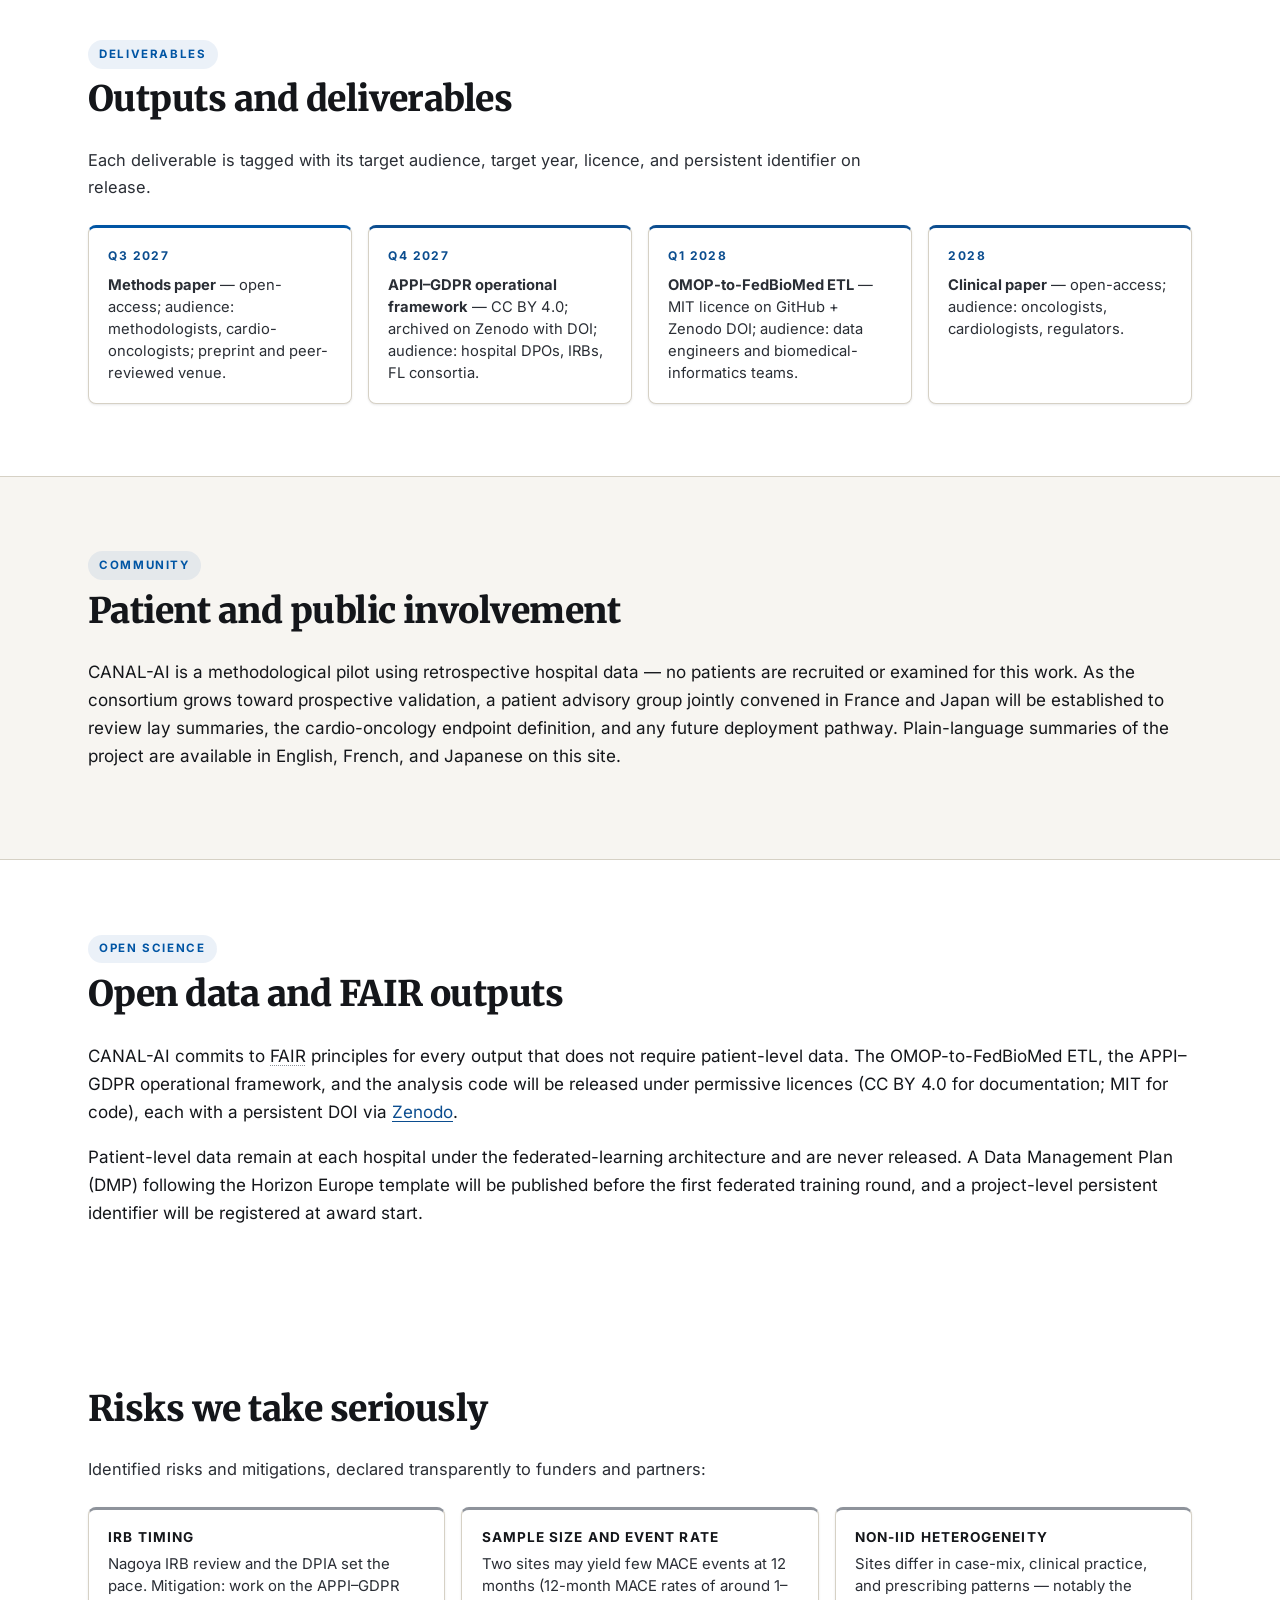
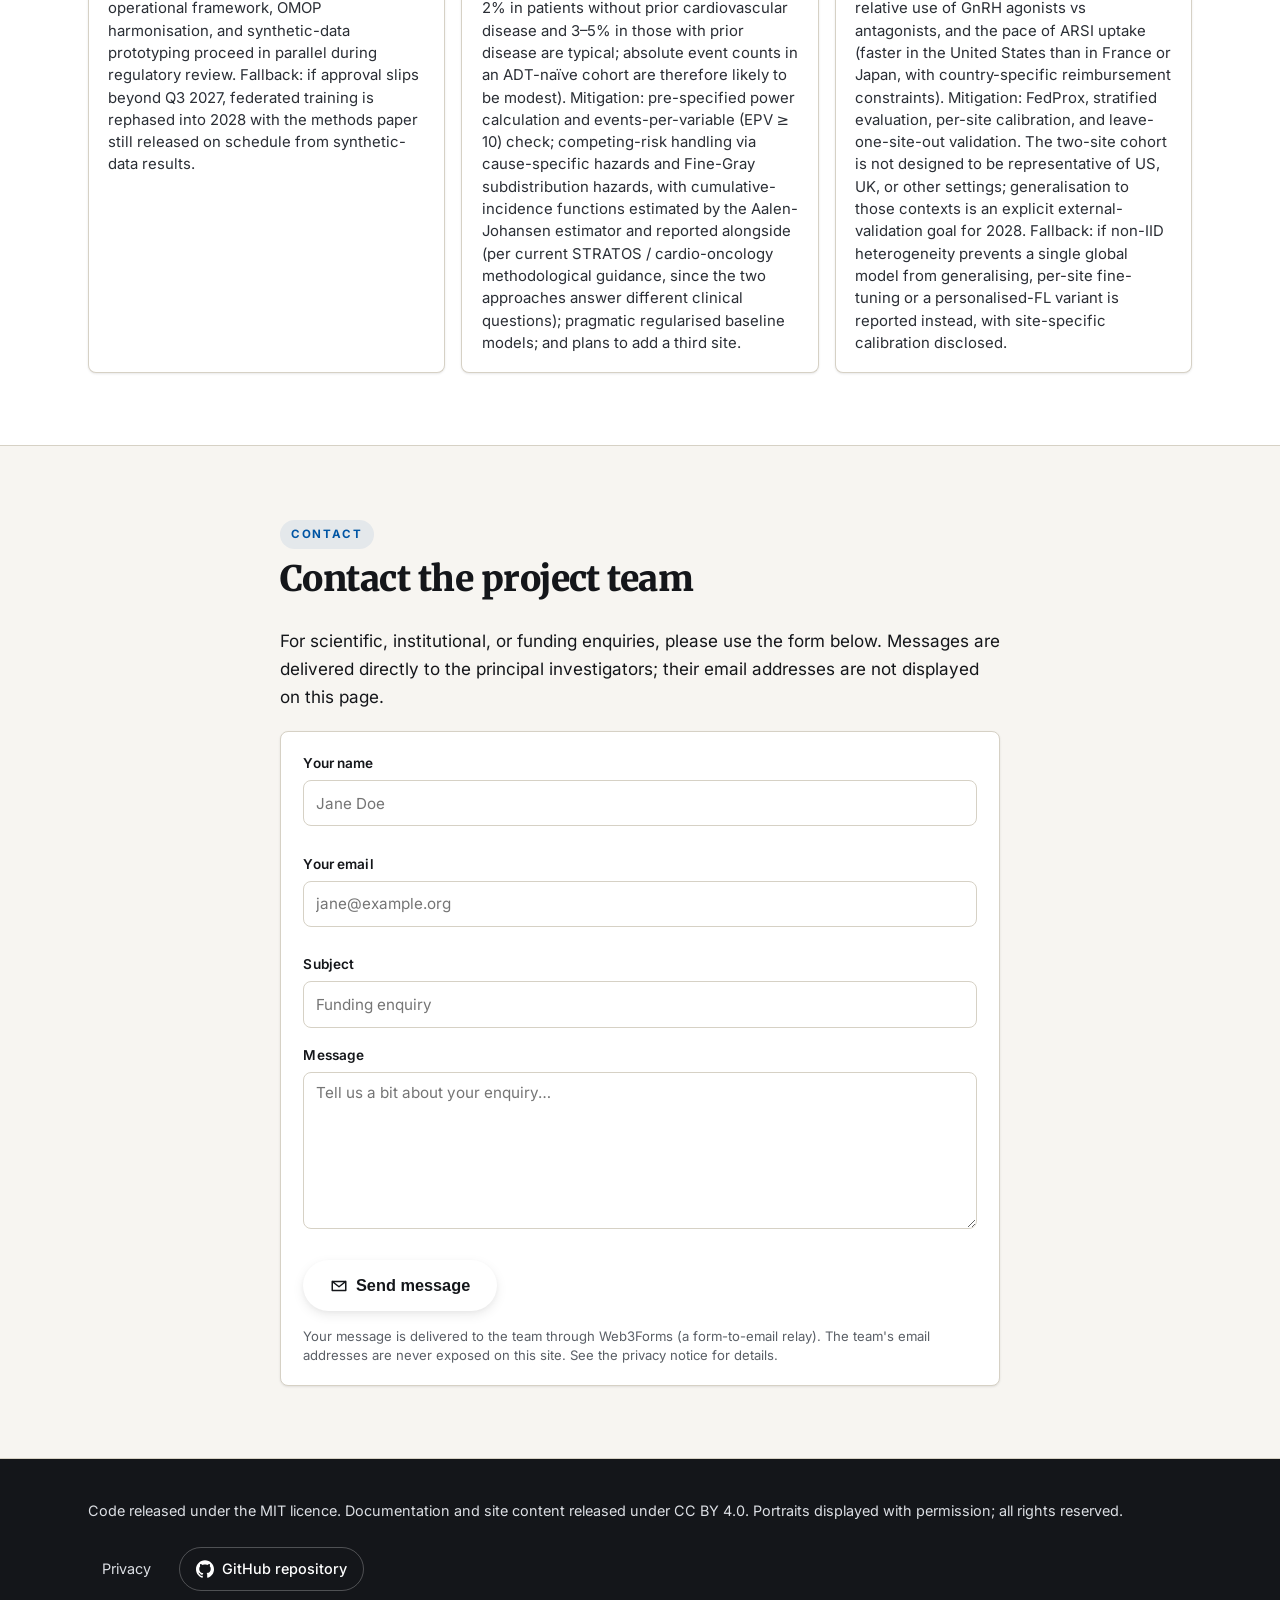
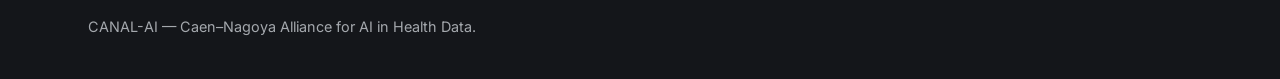
==== commit 5e636daf: "fix(a11y/ux/perf): apply round-1 design-review batch Five-reviewer audit (UX/web-designer, accessibi" ====
--- a/site/news.html
+++ b/site/news.html
@@ -34,6 +34,13 @@
       <span class="brand-dot brand-dot--red" aria-hidden="true"></span>
       <span class="brand-word">CANAL-AI</span>
     </a>
+
+    <nav class="topbar__nav" aria-label="Primary">
+      <a href="index.html#news"    data-i18n="nav.news">Announcements</a>
+      <a href="index.html#how"     data-i18n="nav.how">How it works</a>
+      <a href="index.html#team"    data-i18n="nav.team">Team</a>
+      <a href="index.html#contact" data-i18n="nav.contact">Contact</a>
+    </nav>
 
     <div class="lang" role="group"
          data-i18n-attr="aria-label:lang.switcher_label"
--- a/site/assets/style.css
+++ b/site/assets/style.css
@@ -1906,6 +1906,94 @@
 
 .footer__link:hover { color: #fff; background: rgba(255, 255, 255, 0.06); }
 
+/* ===========================================================================
+   Accessibility, mobile-UX, and visual-polish improvements (post design review)
+   =========================================================================== */
+
+/* H3 type-ramp fix — avoid the cliff between H2 (~2rem) and body (~1rem) */
+h3 {
+  font-size: clamp(1.2rem, 1.6vw, 1.4rem);
+  line-height: 1.35;
+}
+
+/* Negative tracking is for display sizes only; reset at H3/H4 */
+h3, h4 { letter-spacing: 0; }
+
+/* Multi-script line-height: CJK glyphs need looser leading than Latin */
+html[lang="ja"] body { line-height: 1.8; }
+html[lang="ja"] h1, html[lang="ja"] h2, html[lang="ja"] h3, html[lang="ja"] h4 {
+  line-height: 1.4; letter-spacing: 0;
+}
+
+/* Tighter prose container for text-only sections */
+.container--prose { max-width: 48rem; }
+
+/* Drop the nth-child color cycling on cards: card colour was decorative,
+   never semantic. Reserve fr-blue/jp-red for actual Caen-vs-Nagoya markers. */
+.timeline li:nth-child(even),
+.timeline li:nth-child(4n+3),
+.roadmap li:nth-child(even),
+.roadmap li:nth-child(4n+3) { border-top-color: var(--accent); }
+
+/* Funding callout: drop the JP-red bar (could imply Japan-only funding) */
+.funding { border-left-color: var(--accent); }
+.funding h3 { color: var(--accent); }
+
+/* Abbr touch fallback: on no-hover devices, append the gloss inline so it's
+   visible (instead of relying on a hover/focus tooltip that touch can't trigger) */
+@media (hover: none) {
+  abbr[aria-label]::after {
+    content: " (" attr(aria-label) ")";
+    font-size: 0.85em;
+    color: var(--muted);
+    font-style: italic;
+  }
+}
+
+/* Contact form per-field error display */
+.contact-form__field-error {
+  display: block;
+  margin-top: 0.3rem;
+  font-size: 0.85rem;
+  color: var(--jp-red);
+  font-weight: 500;
+}
+
+.contact-form input[aria-invalid="true"],
+.contact-form textarea[aria-invalid="true"] {
+  border-color: var(--jp-red);
+  box-shadow: 0 0 0 1px var(--jp-red);
+}
+
+.contact-form__optional {
+  color: var(--muted);
+  font-weight: 400;
+  font-size: 0.85em;
+}
+
+/* Mobile-nav: max-height + scroll on small landscape phones; smoother look */
+@media (max-width: 920px) {
+  .topbar__nav.is-open {
+    max-height: calc(100vh - 64px);
+    overflow-y: auto;
+    -webkit-overflow-scrolling: touch;
+  }
+}
+
+/* Mobile: drop backdrop-filter on small viewports (GPU-expensive) */
+@media (max-width: 720px), (prefers-reduced-transparency: reduce) {
+  .topbar {
+    backdrop-filter: none;
+    -webkit-backdrop-filter: none;
+    background: rgba(255, 255, 255, 0.96);
+  }
+}
+
+/* Reduced-motion: also halt the news flip-card outer rotation, not just inner */
+@media (prefers-reduced-motion: reduce) {
+  .timeline__flip-inner { animation: none !important; transform: none !important; }
+}
+
 /* ---------- Per-language team ordering (JA: Nishida first, then Basile, then Charles) ---------- */
 
 [lang="ja"] .team .person[data-person="nishida"] { order: -3; }
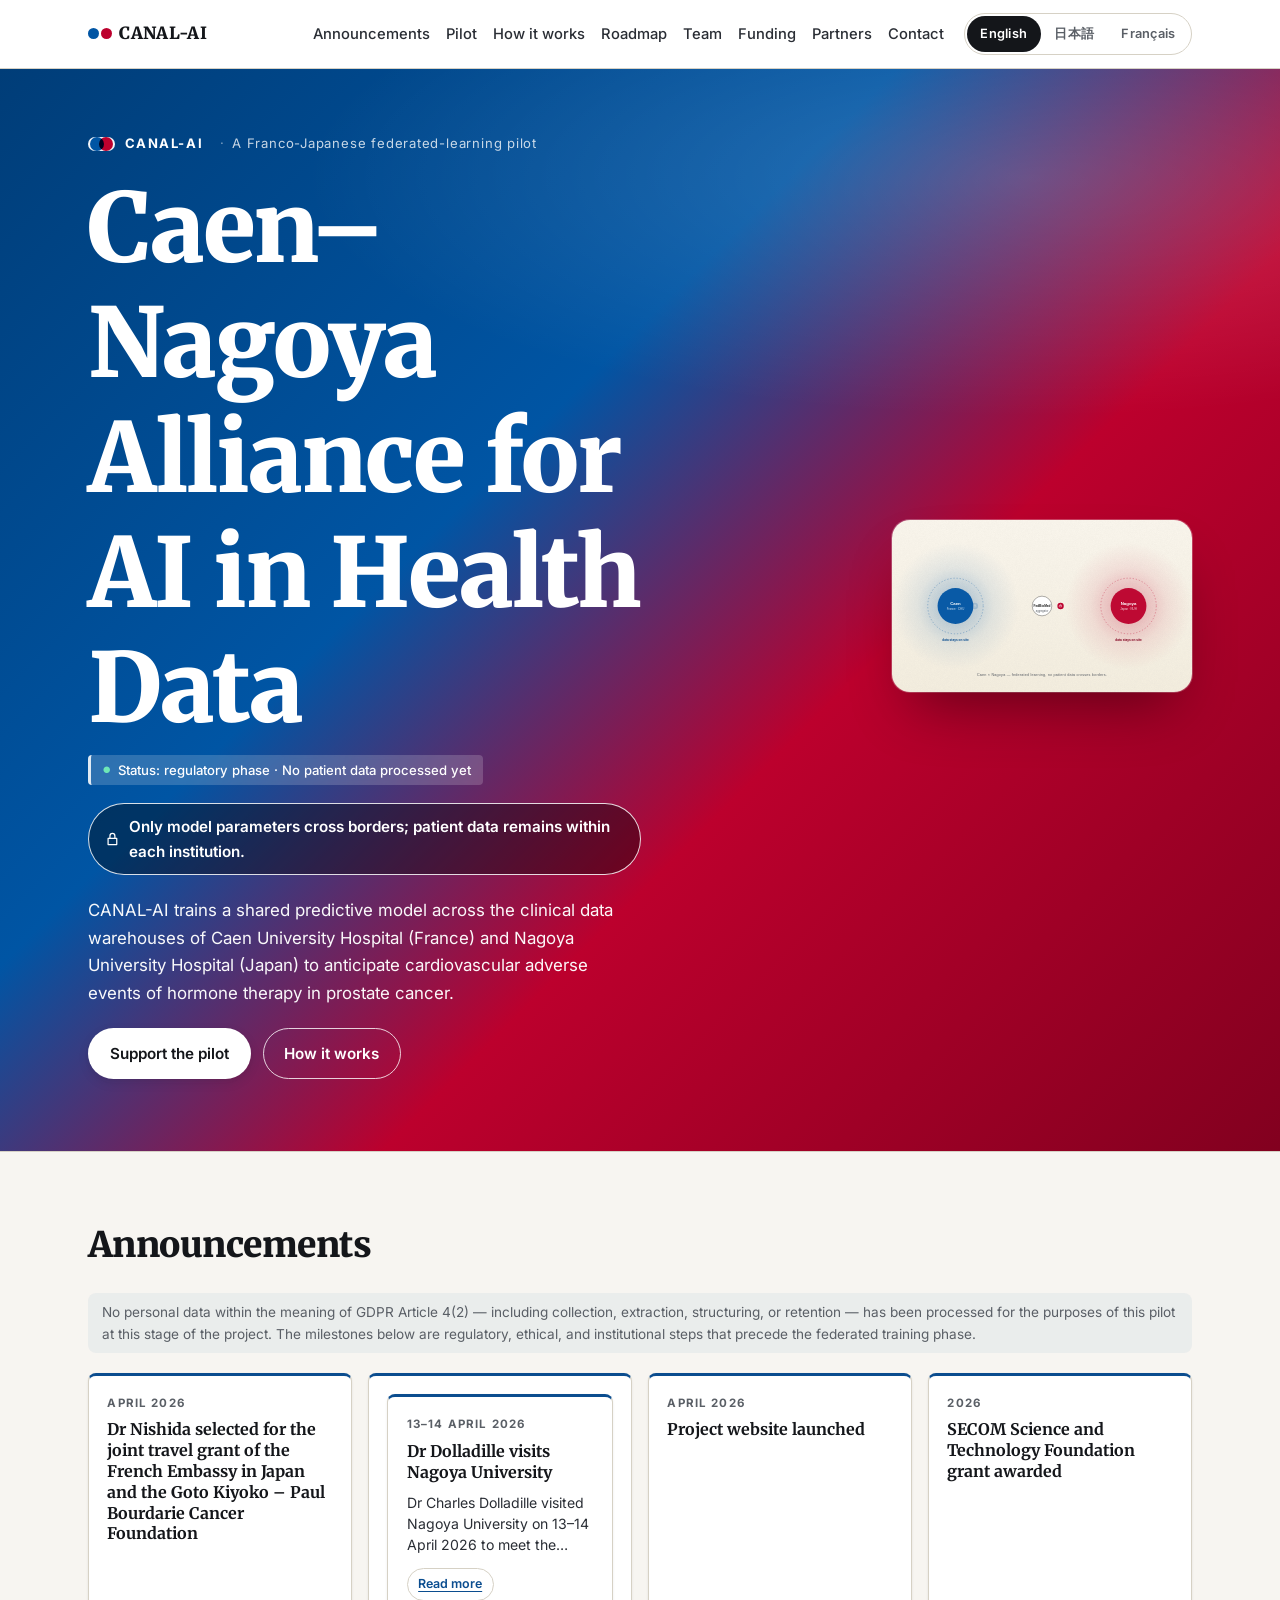
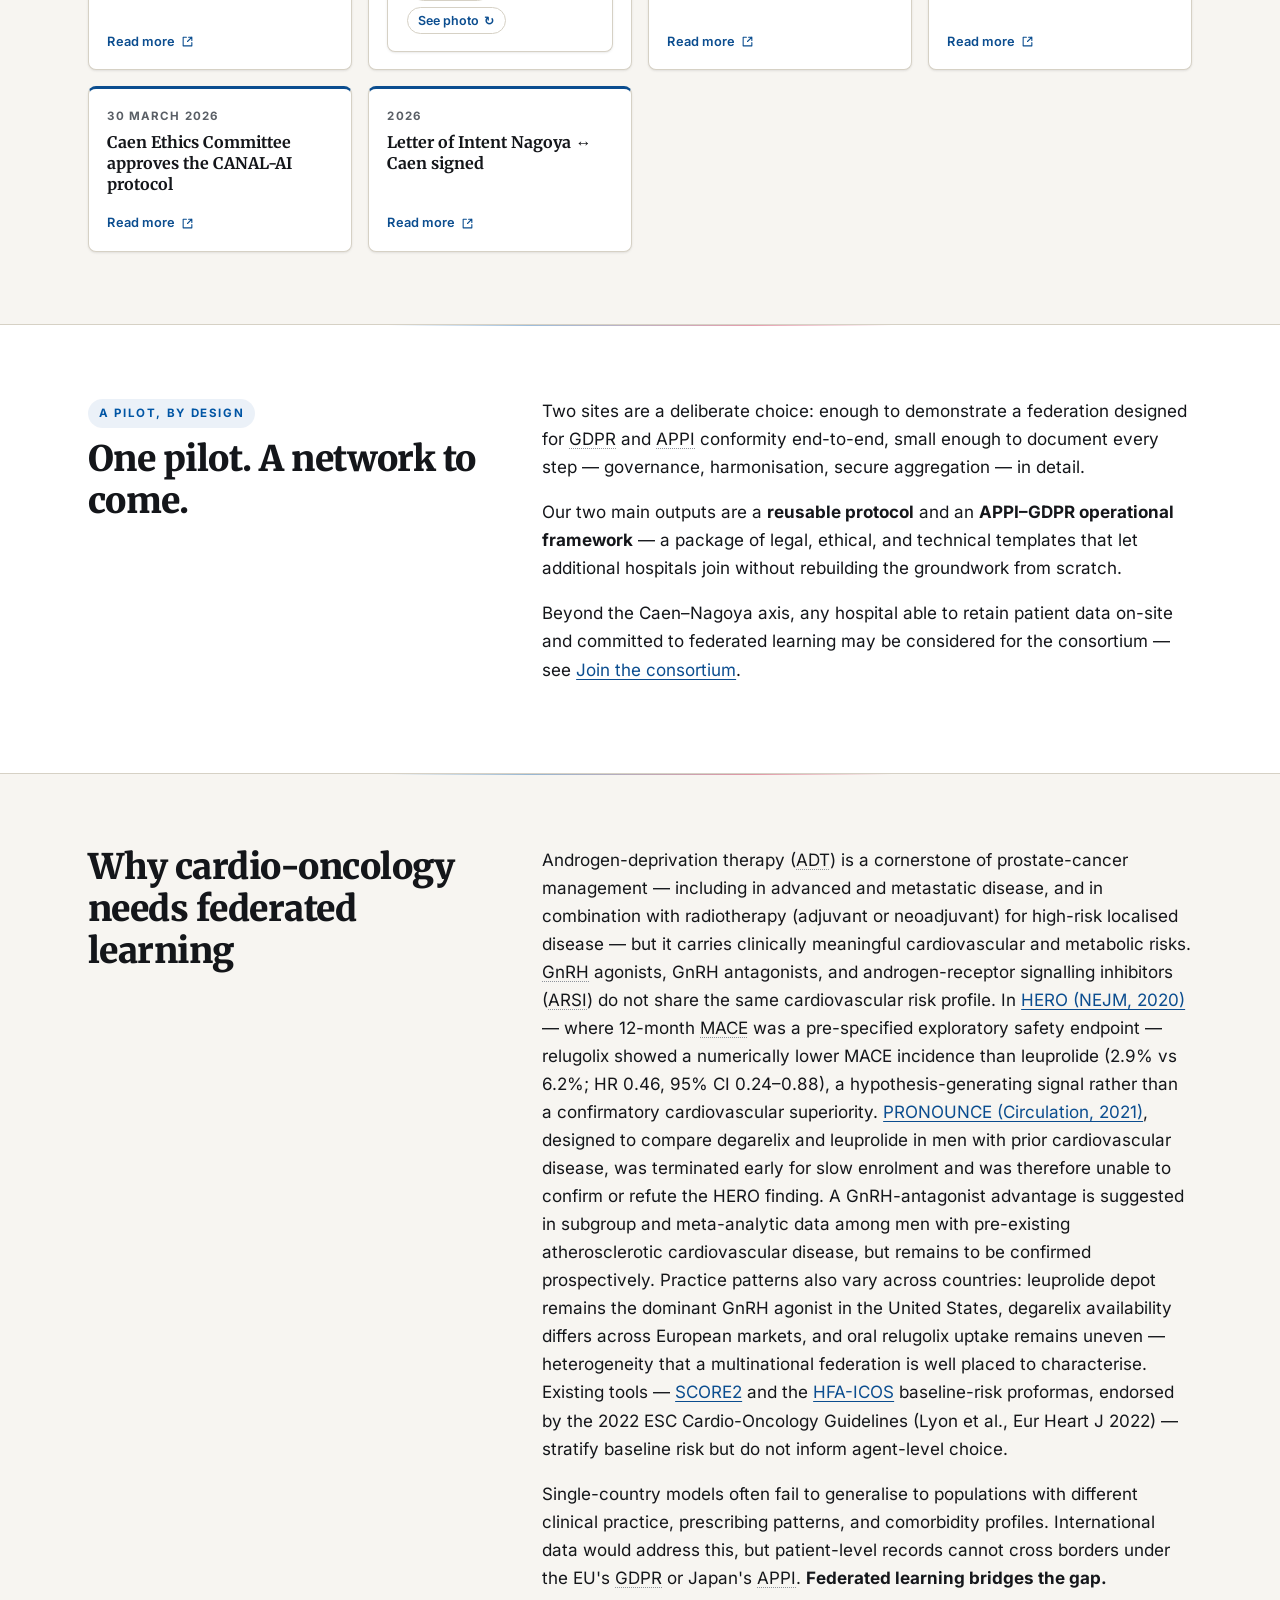
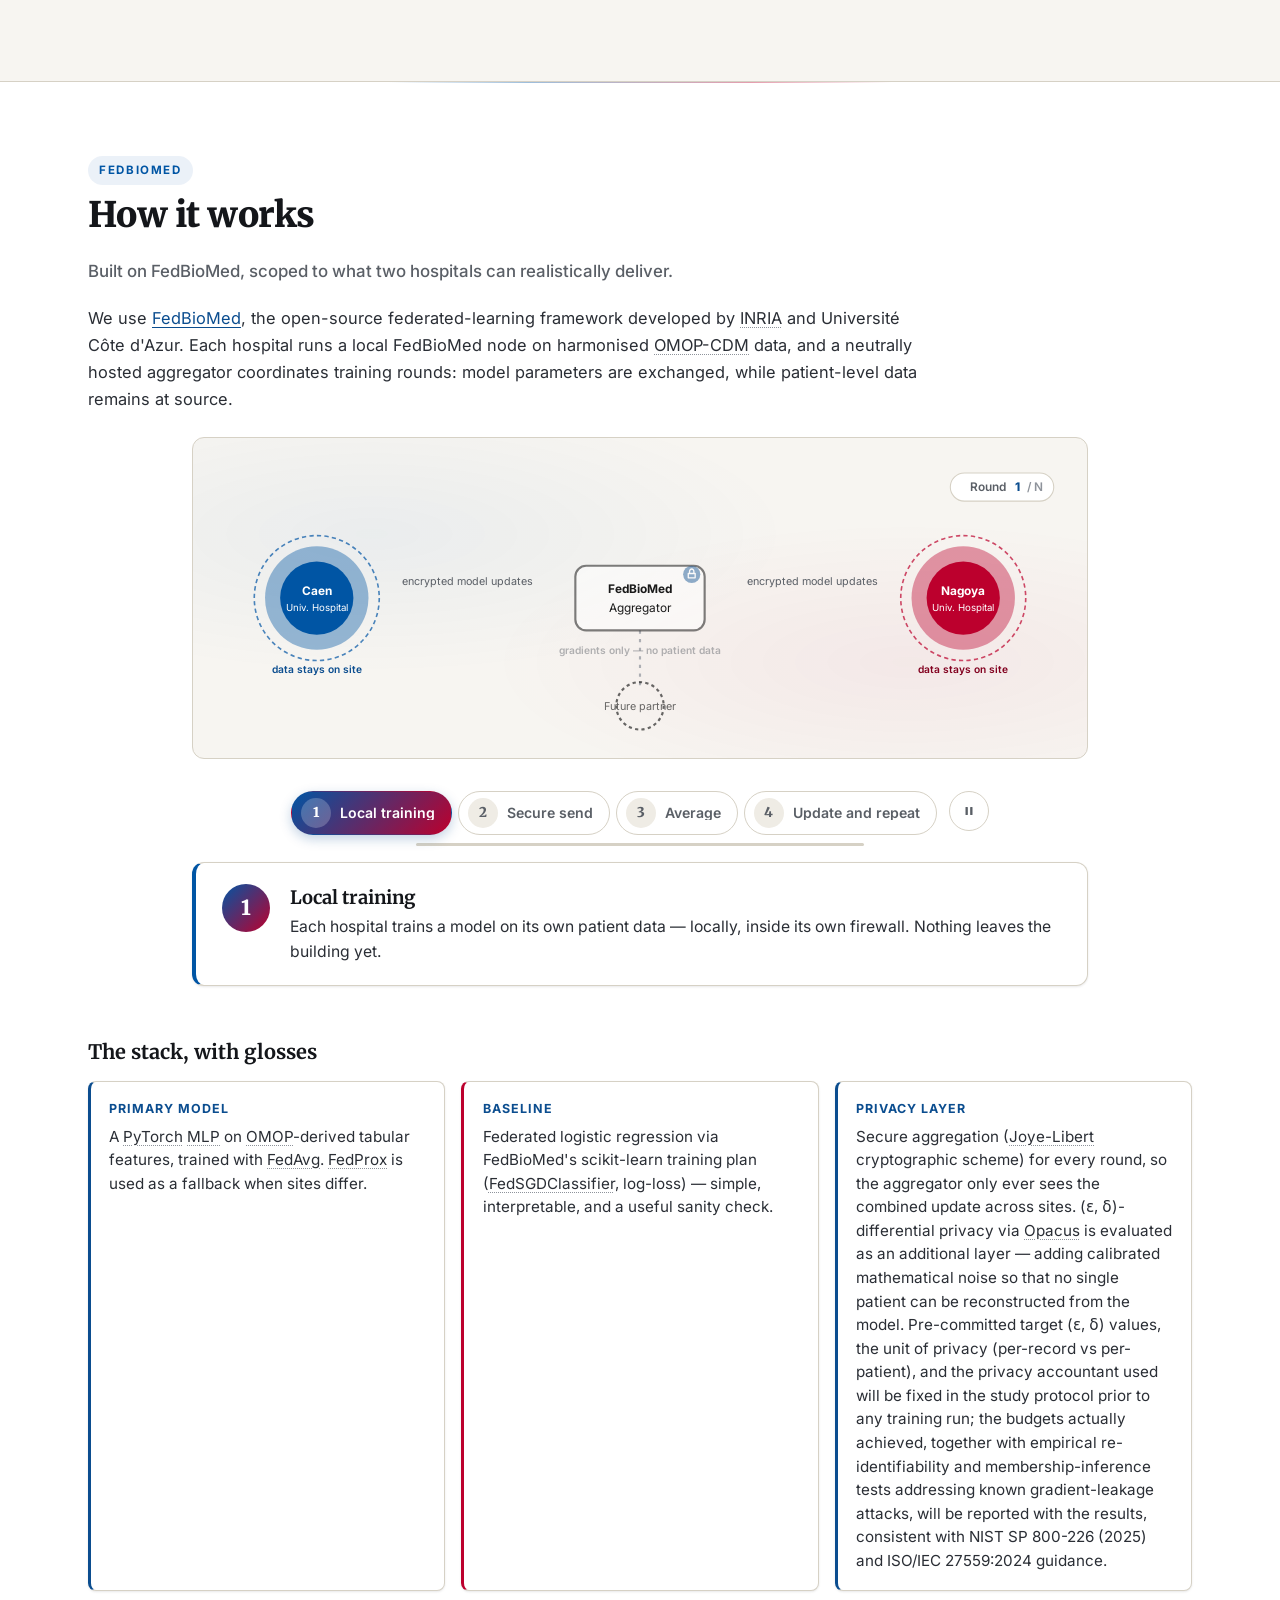
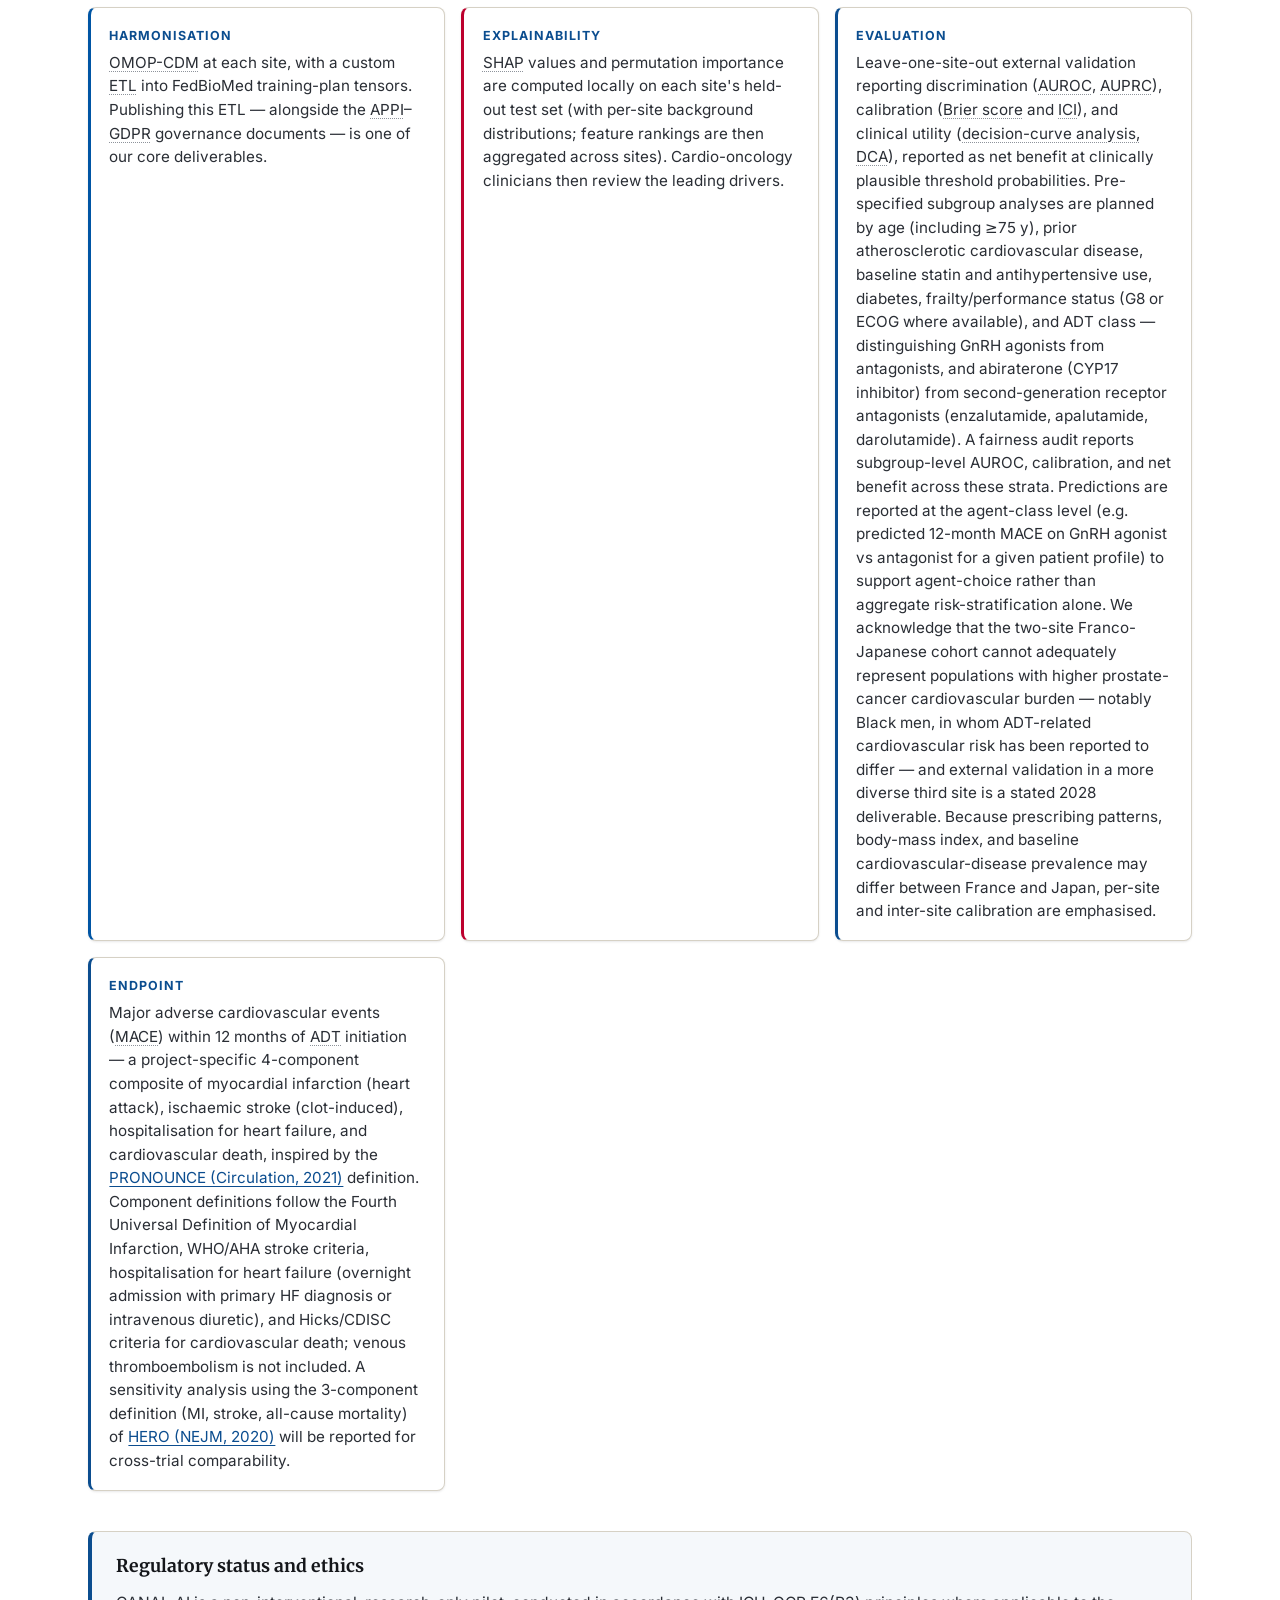
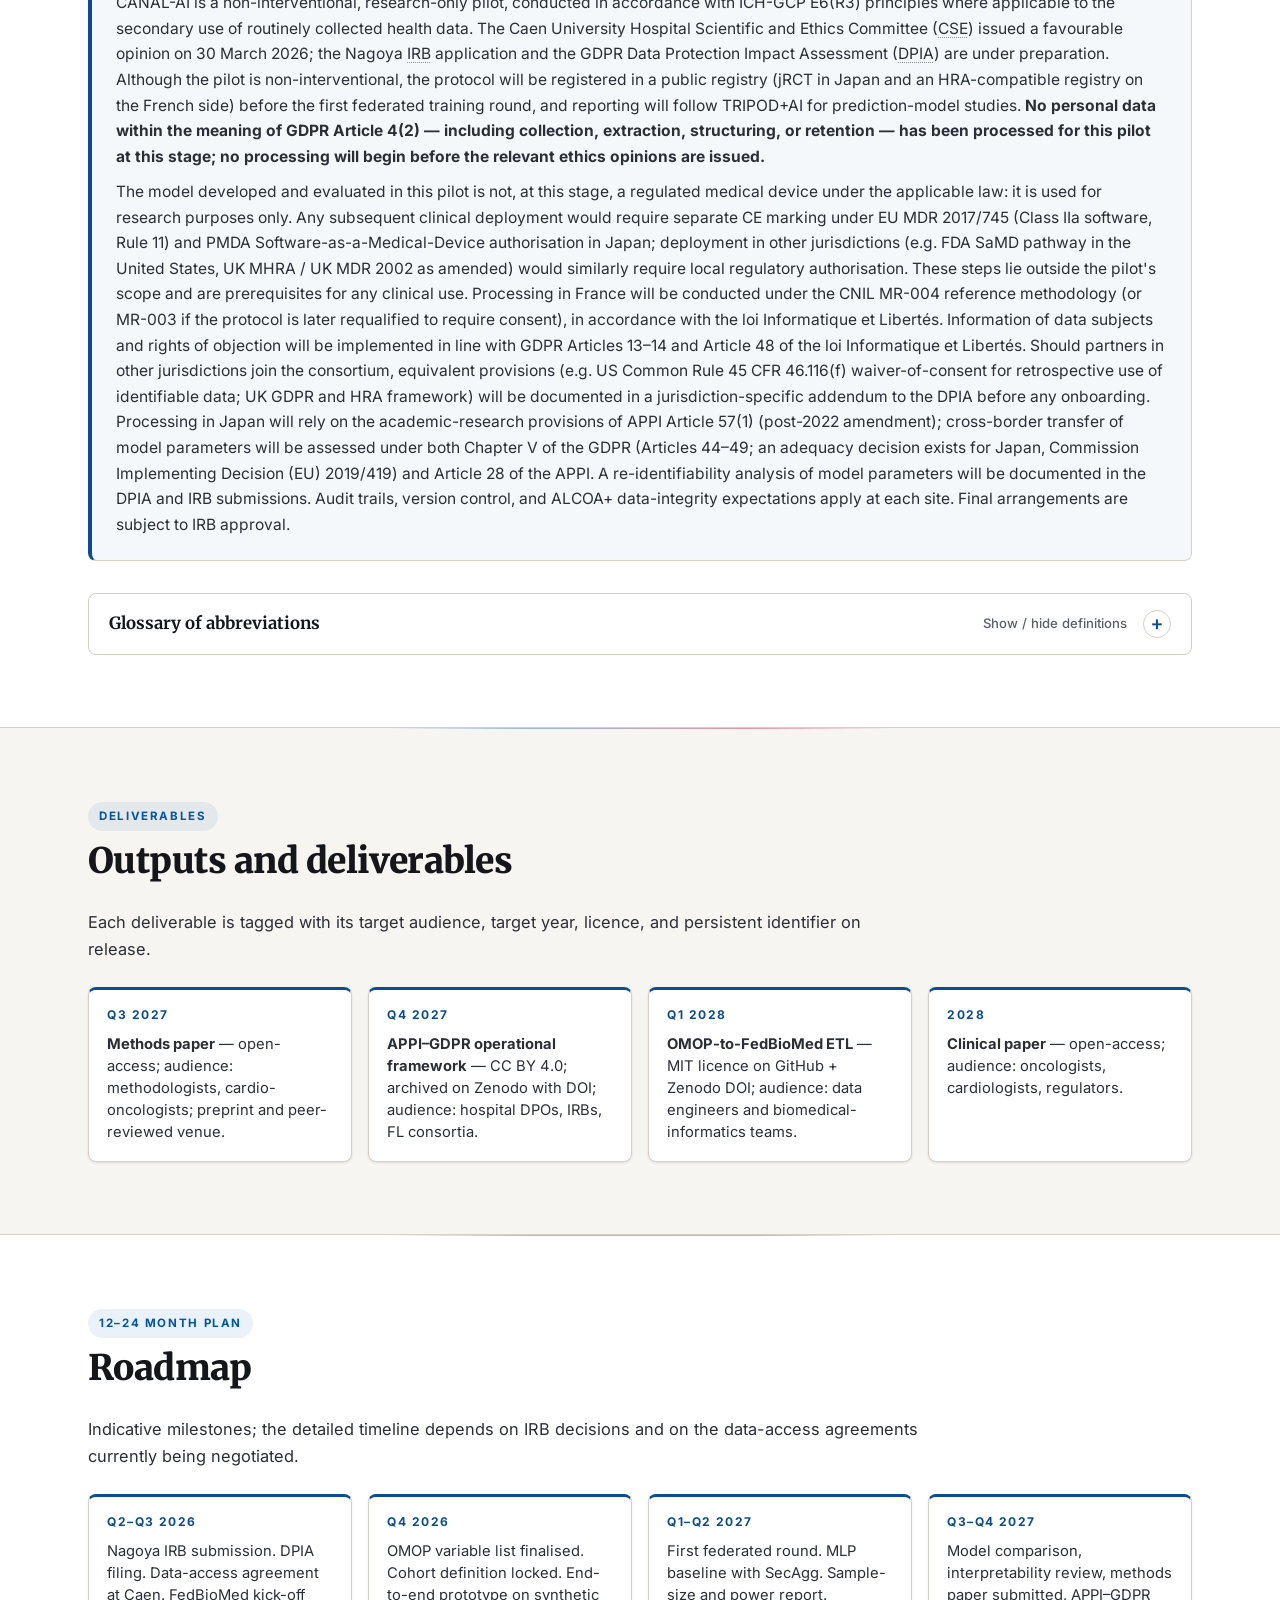
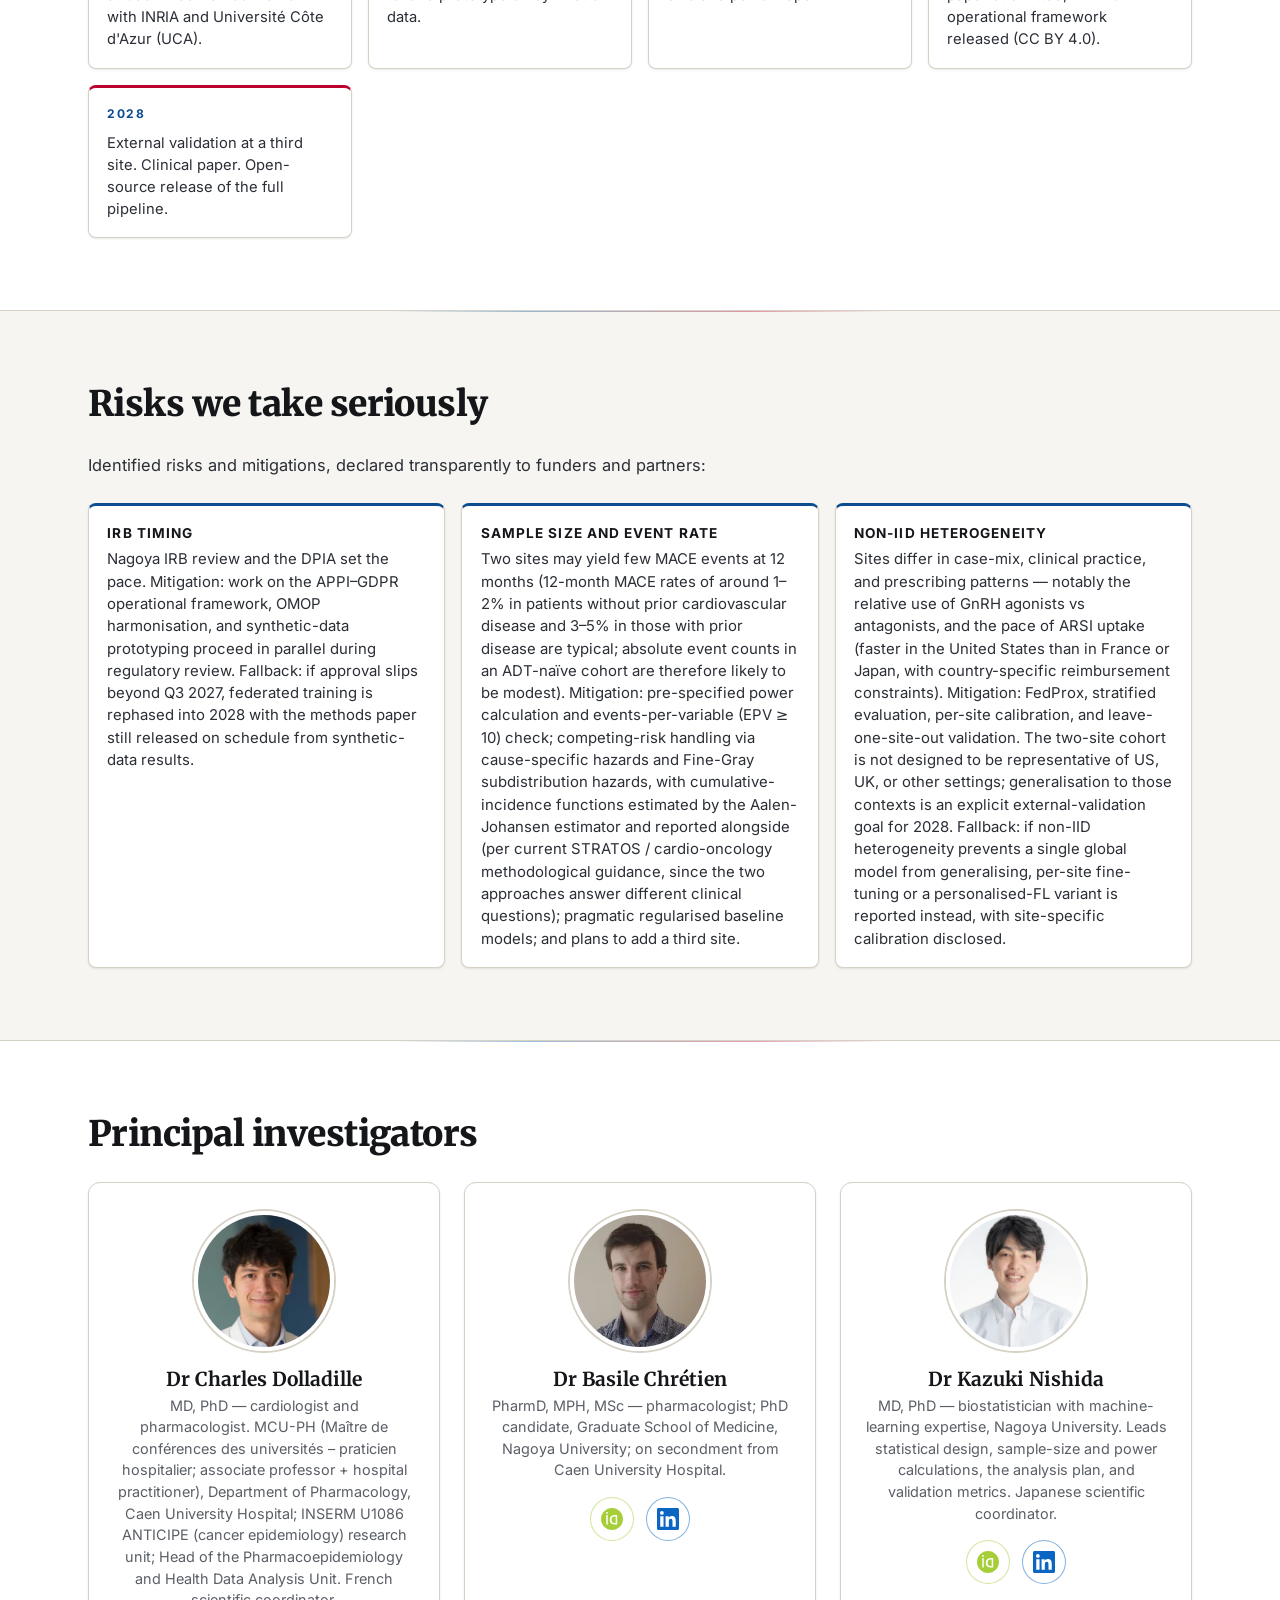
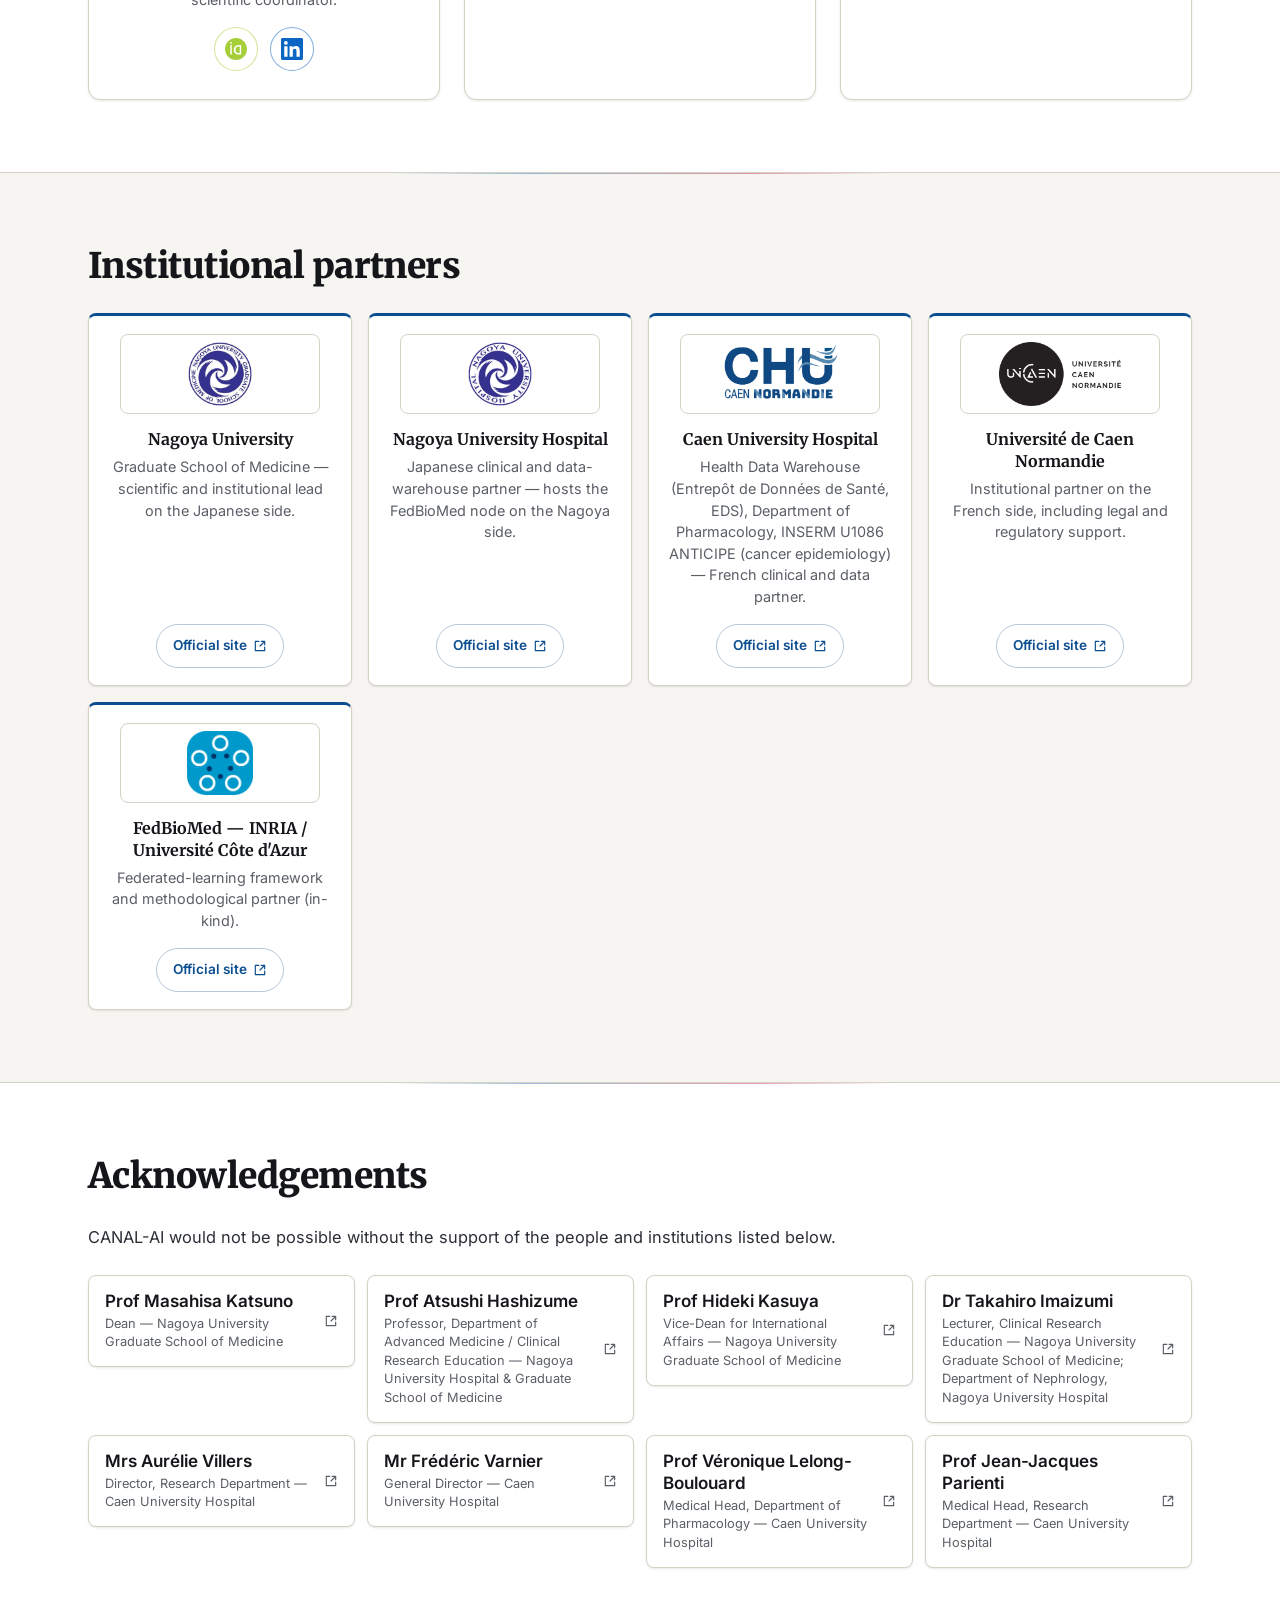
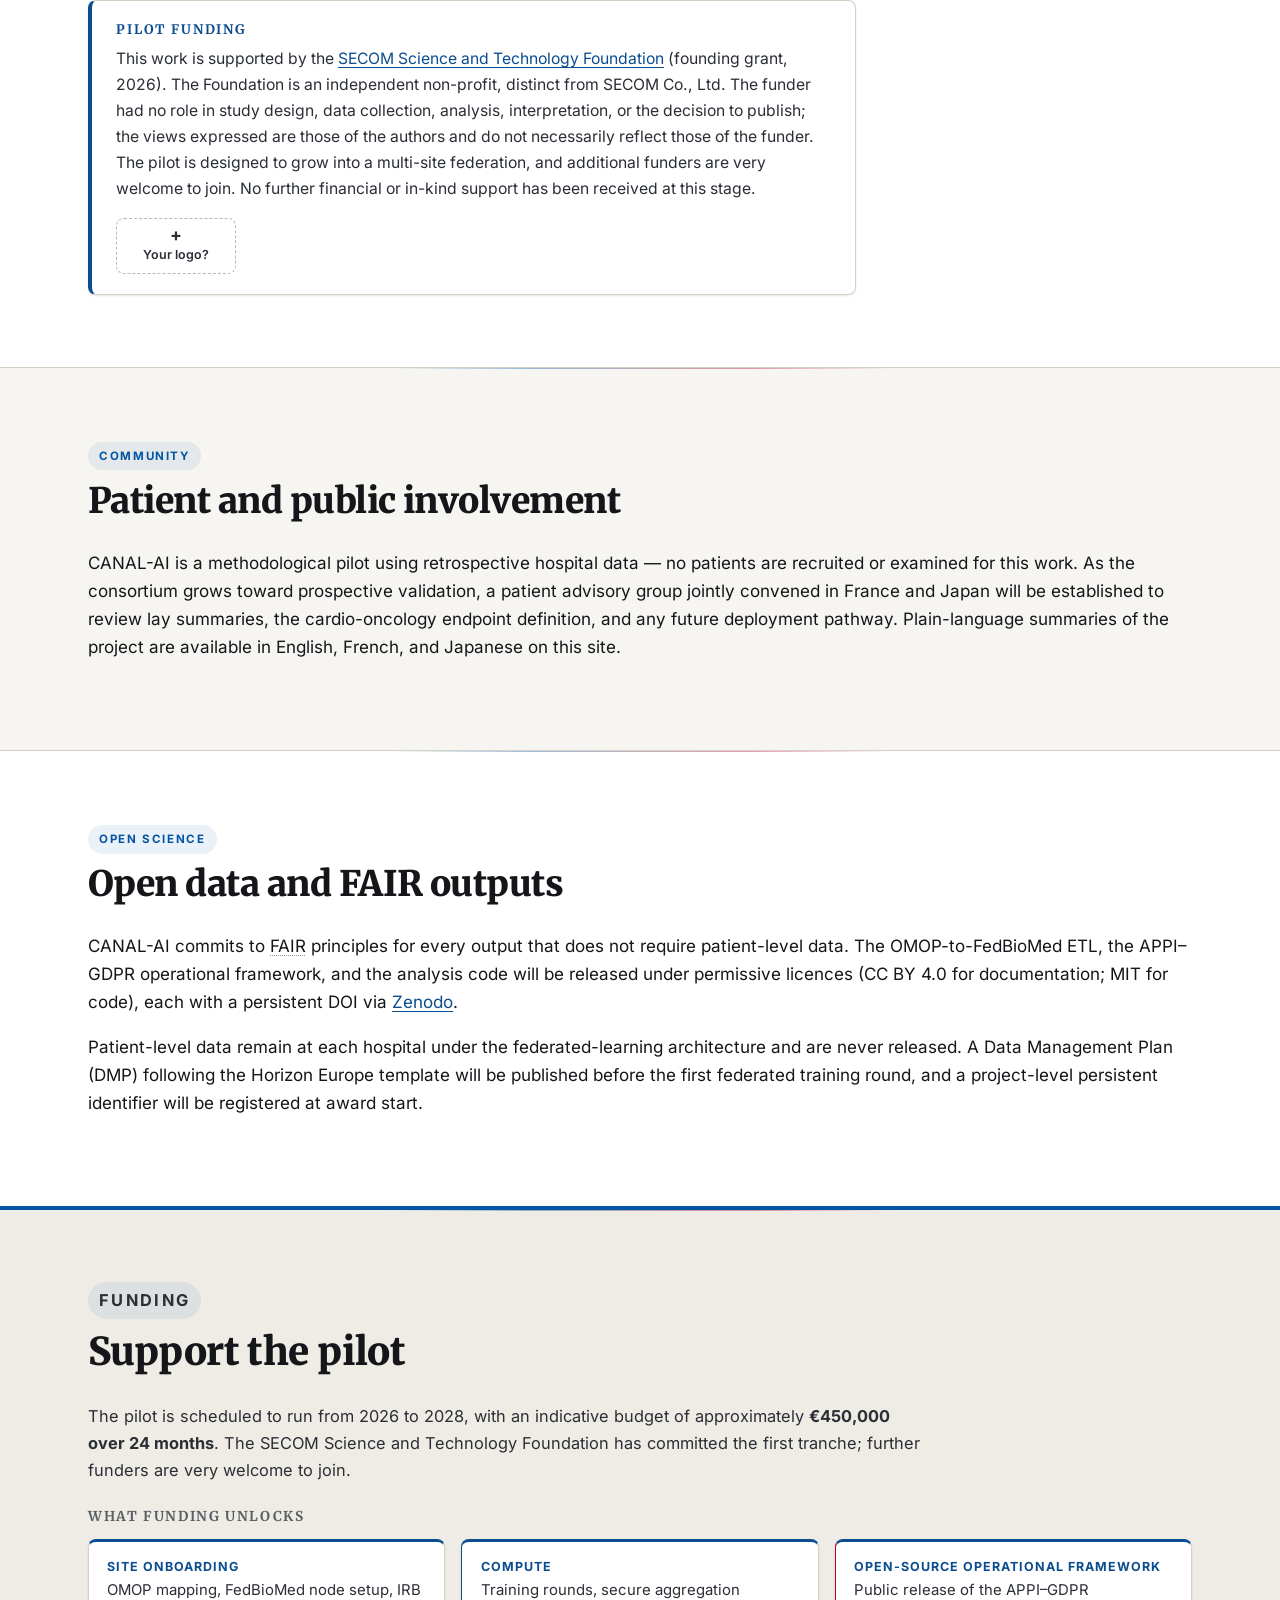
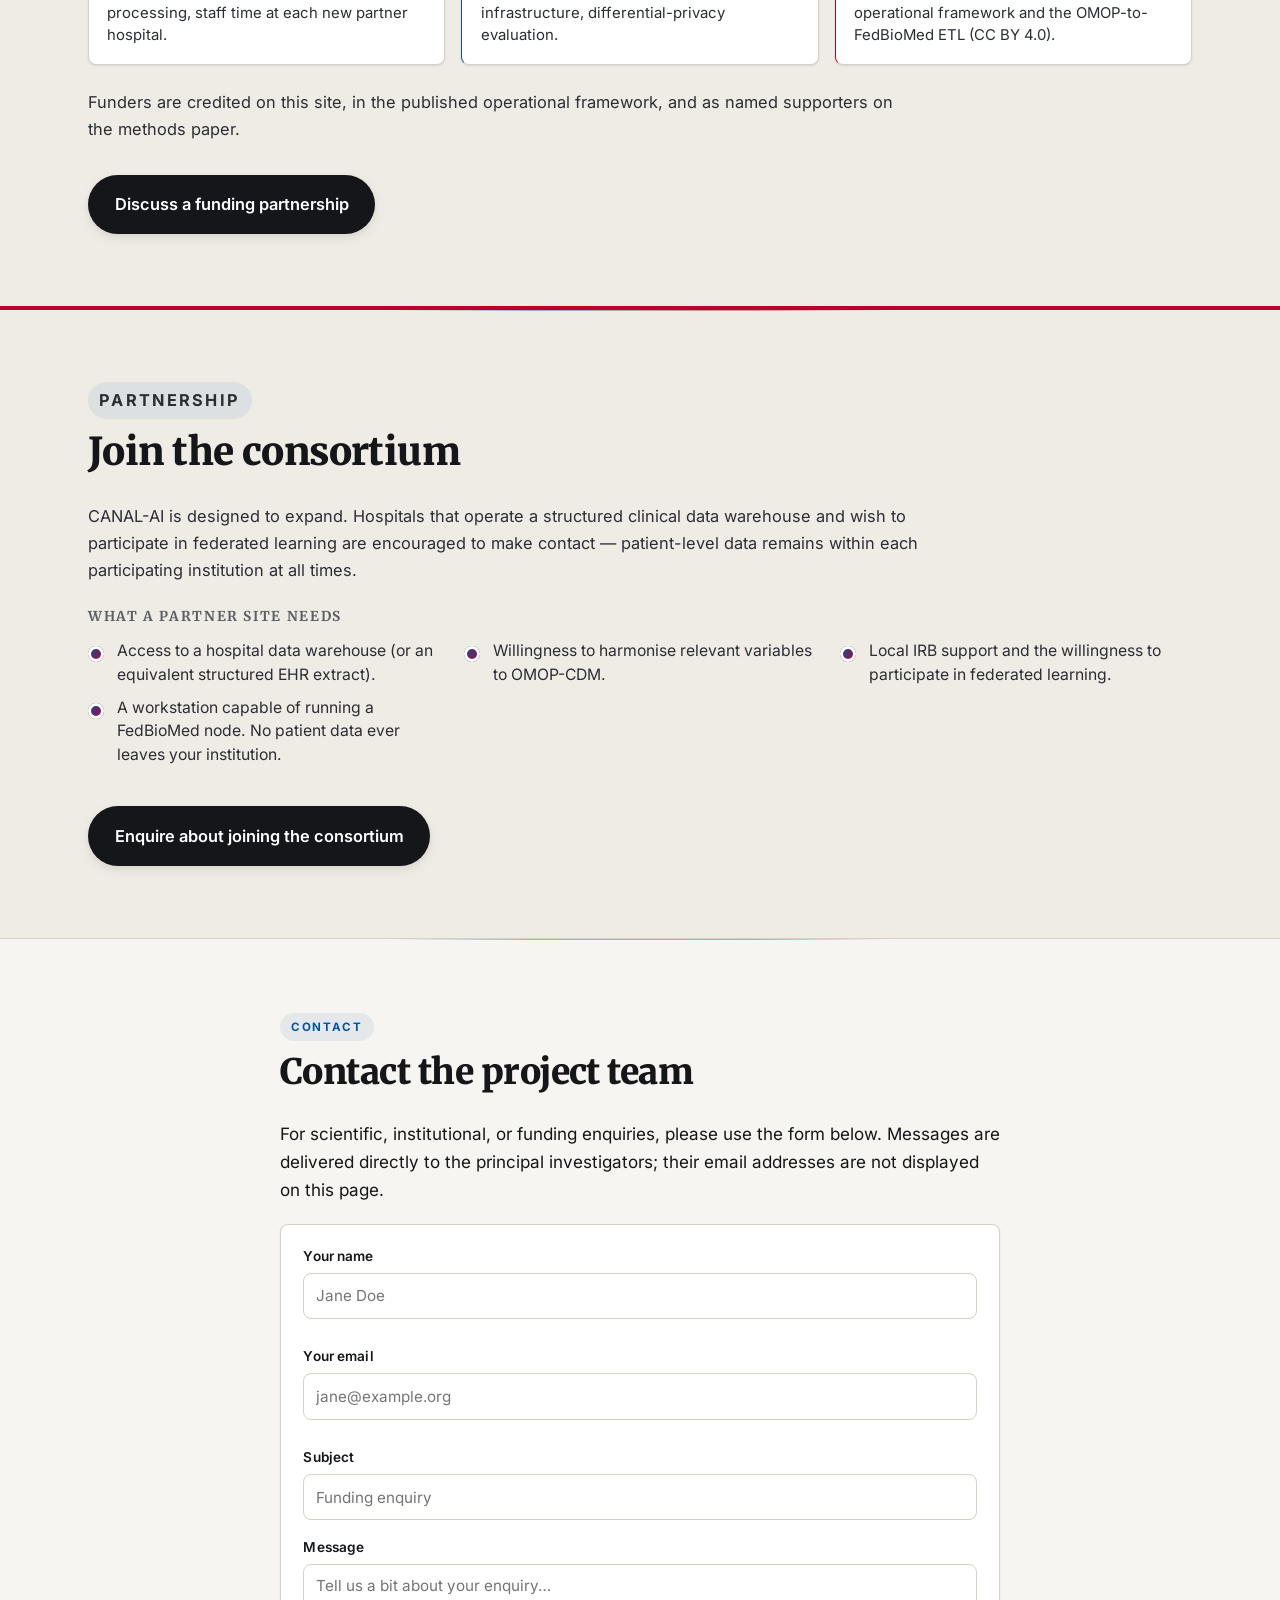
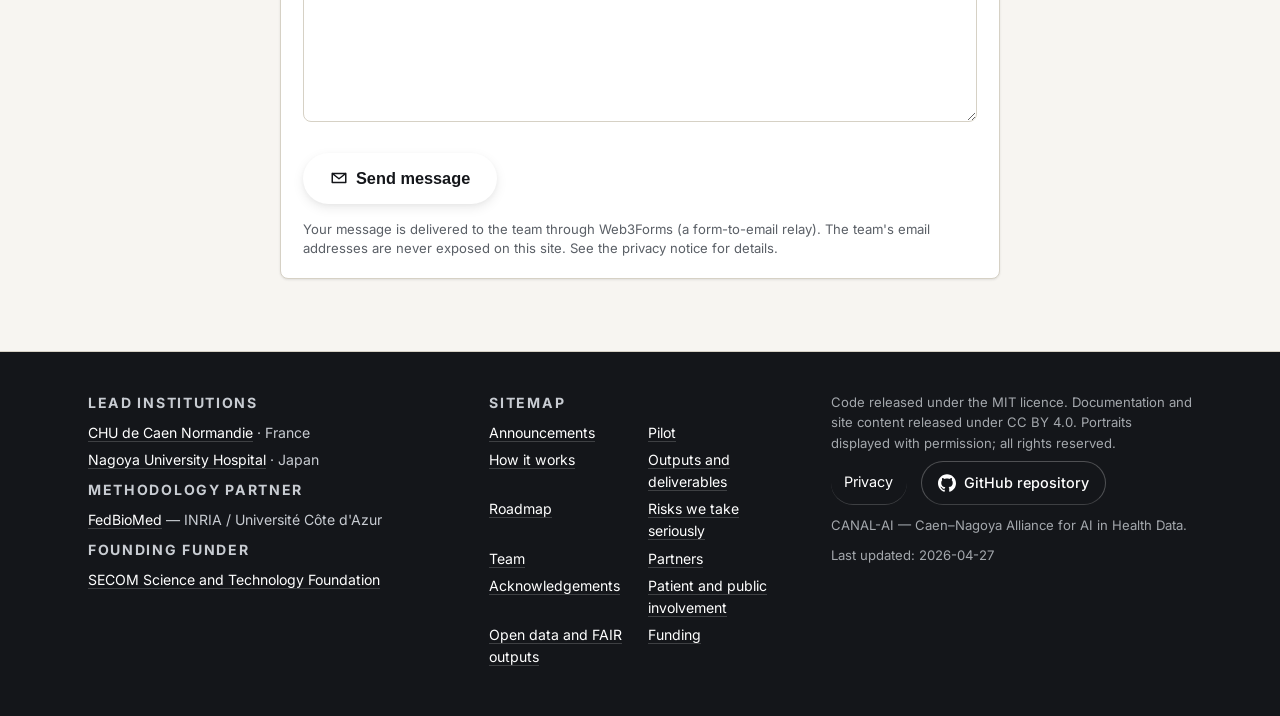
==== commit da1a3686: "feat(site): Batch B+C — card unification, font split, PWA, SVG hero Card-system unification (Batch B" ====
--- a/site/news.html
+++ b/site/news.html
@@ -13,6 +13,13 @@
 <link rel="stylesheet" href="assets/fonts/fonts.css">
 <link rel="stylesheet" href="assets/style.css">
 <link rel="icon" href="data:image/svg+xml,%3Csvg xmlns='http://www.w3.org/2000/svg' viewBox='0 0 64 64'%3E%3Ccircle cx='20' cy='32' r='14' fill='%230055A4'/%3E%3Ccircle cx='44' cy='32' r='14' fill='%23BC002D'/%3E%3C/svg%3E">
+
+<!-- PWA / iOS / theme color -->
+<link rel="manifest" href="manifest.webmanifest">
+<link rel="apple-touch-icon" sizes="180x180" href="assets/icons/apple-touch-icon.png">
+<link rel="icon" type="image/png" sizes="32x32" href="assets/icons/favicon-32.png">
+<link rel="icon" type="image/png" sizes="16x16" href="assets/icons/favicon-16.png">
+<meta name="theme-color" content="#0055A4">
 </head>
 <body>
 
--- a/site/assets/fonts/fonts.css
+++ b/site/assets/fonts/fonts.css
@@ -1,6 +1,7 @@
-/* CANAL-AI — self-hosted Google Fonts (Inter, Merriweather, Noto Sans JP)
-   Subsets kept: latin, latin-ext, vietnamese, japanese.
+/* CANAL-AI — Latin self-hosted fonts (Inter, Merriweather)
+   Subsets kept: latin, latin-ext, vietnamese.
    Original source: fonts.googleapis.com; Apache License 2.0 / Open Font License.
+   Japanese (Noto Sans JP) is loaded separately on demand via fonts-jp.css.
  */
 
 /* vietnamese */
@@ -218,2974 +219,3 @@
   src: url(woff2/u-4e0qyriQwlOrhSvowK_l5UcA6zuSYEqOzpPe3HOZJ5eX1WtLaQwmYiSeqqJ-k.woff2) format('woff2');
   unicode-range: U+0000-00FF, U+0131, U+0152-0153, U+02BB-02BC, U+02C6, U+02DA, U+02DC, U+0304, U+0308, U+0329, U+2000-206F, U+20AC, U+2122, U+2191, U+2193, U+2212, U+2215, U+FEFF, U+FFFD;
 }
-@font-face {
-  font-family: 'Noto Sans JP';
-  font-style: normal;
-  font-weight: 400;
-  font-display: swap;
-  src: url(woff2/-F62fjtqLzI2JPCgQBnw7HFow2oe2EcP5pp0erwTqsSWs9Jezazjcb4.0.woff2) format('woff2');
-  unicode-range: U+25ee8, U+25f23, U+25f5c, U+25fd4, U+25fe0, U+25ffb, U+2600c, U+26017, U+26060, U+260ed, U+26222, U+2626a, U+26270, U+26286, U+2634c, U+26402, U+2667e, U+266b0, U+2671d, U+268dd, U+268ea, U+26951, U+2696f, U+26999, U+269dd, U+26a1e, U+26a58, U+26a8c, U+26ab7, U+26aff, U+26c29, U+26c73, U+26c9e, U+26cdd, U+26e40, U+26e65, U+26f94, U+26ff6-26ff8, U+270f4, U+2710d, U+27139, U+273da-273db, U+273fe, U+27410, U+27449, U+27614-27615, U+27631, U+27684, U+27693, U+2770e, U+27723, U+27752, U+278b2, U+27985, U+279b4, U+27a84, U+27bb3, U+27bbe, U+27bc7, U+27c3c, U+27cb8, U+27d73, U+27da0, U+27e10, U+27eaf, U+27fb7, U+2808a, U+280bb, U+28277, U+28282, U+282f3, U+283cd, U+2840c, U+28455, U+284dc, U+2856b, U+285c8-285c9, U+286d7, U+286fa, U+28946, U+28949, U+2896b, U+28987-28988, U+289ba-289bb, U+28a1e, U+28a29, U+28a43, U+28a71, U+28a99, U+28acd, U+28add, U+28ae4, U+28bc1, U+28bef, U+28cdd, U+28d10, U+28d71, U+28dfb, U+28e0f, U+28e17, U+28e1f, U+28e36, U+28e89, U+28eeb, U+28ef6, U+28f32, U+28ff8, U+292a0, U+292b1, U+29490, U+295cf, U+2967f, U+296f0, U+29719, U+29750, U+29810, U+298c6, U+29a72, U+29d4b, U+29ddb, U+29e15, U+29e3d, U+29e49, U+29e8a, U+29ec4, U+29edb, U+29ee9, U+29fce, U+29fd7, U+2a01a, U+2a02f, U+2a082, U+2a0f9, U+2a190, U+2a2b2, U+2a38c, U+2a437, U+2a5f1, U+2a602, U+2a61a, U+2a6b2, U+2a9e6, U+2b746, U+2b751, U+2b753, U+2b75a, U+2b75c, U+2b765, U+2b776-2b777, U+2b77c, U+2b782, U+2b789, U+2b78b, U+2b78e, U+2b794, U+2b7ac, U+2b7af, U+2b7bd, U+2b7c9, U+2b7cf, U+2b7d2, U+2b7d8, U+2b7f0, U+2b80d, U+2b817, U+2b81a, U+2d544, U+2e278, U+2e569, U+2e6ea, U+2f804, U+2f80f, U+2f815, U+2f818, U+2f81a, U+2f822, U+2f828, U+2f82c, U+2f833, U+2f83f, U+2f846, U+2f852, U+2f862, U+2f86d, U+2f873, U+2f877, U+2f884, U+2f899-2f89a, U+2f8a6, U+2f8ac, U+2f8b2, U+2f8b6, U+2f8d3, U+2f8db-2f8dc, U+2f8e1, U+2f8e5, U+2f8ea, U+2f8ed, U+2f8fc, U+2f903, U+2f90b, U+2f90f, U+2f91a, U+2f920-2f921, U+2f945, U+2f947, U+2f96c, U+2f995, U+2f9d0, U+2f9de-2f9df, U+2f9f4;
-}
-@font-face {
-  font-family: 'Noto Sans JP';
-  font-style: normal;
-  font-weight: 400;
-  font-display: swap;
-  src: url(woff2/-F62fjtqLzI2JPCgQBnw7HFow2oe2EcP5pp0erwTqsSWs9Jezazjcb4.1.woff2) format('woff2');
-  unicode-range: U+1f235-1f23b, U+1f240-1f248, U+1f250-1f251, U+2000b, U+20089-2008a, U+200a2, U+200a4, U+200b0, U+200f5, U+20158, U+201a2, U+20213, U+2032b, U+20371, U+20381, U+203f9, U+2044a, U+20509, U+2053f, U+205b1, U+205d6, U+20611, U+20628, U+206ec, U+2074f, U+207c8, U+20807, U+2083a, U+208b9, U+2090e, U+2097c, U+20984, U+2099d, U+20a64, U+20ad3, U+20b1d, U+20b9f, U+20bb7, U+20d45, U+20d58, U+20de1, U+20e64, U+20e6d, U+20e95, U+20f5f, U+21201, U+2123d, U+21255, U+21274, U+2127b, U+212d7, U+212e4, U+212fd, U+2131b, U+21336, U+21344, U+213c4, U+2146d-2146e, U+215d7, U+21647, U+216b4, U+21706, U+21742, U+218bd, U+219c3, U+21a1a, U+21c56, U+21d2d, U+21d45, U+21d62, U+21d78, U+21d92, U+21d9c, U+21da1, U+21db7, U+21de0, U+21e33-21e34, U+21f1e, U+21f76, U+21ffa, U+2217b, U+22218, U+2231e, U+223ad, U+22609, U+226f3, U+2285b, U+228ab, U+2298f, U+22ab8, U+22b46, U+22b4f-22b50, U+22ba6, U+22c1d, U+22c24, U+22de1, U+22e42, U+22feb, U+231b6, U+231c3-231c4, U+231f5, U+23372, U+233cc, U+233d0, U+233d2-233d3, U+233d5, U+233da, U+233df, U+233e4, U+233fe, U+2344a-2344b, U+23451, U+23465, U+234e4, U+2355a, U+23594, U+235c4, U+23638-2363a, U+23647, U+2370c, U+2371c, U+2373f, U+23763-23764, U+237e7, U+237f1, U+237ff, U+23824, U+2383d, U+23a98, U+23c7f, U+23cbe, U+23cfe, U+23d00, U+23d0e, U+23d40, U+23dd3, U+23df9-23dfa, U+23f7e, U+2404b, U+24096, U+24103, U+241c6, U+241fe, U+242ee, U+243bc, U+243d0, U+24629, U+246a5, U+247f1, U+24896, U+248e9, U+24a4d, U+24b56, U+24b6f, U+24c16, U+24d14, U+24e04, U+24e0e, U+24e37, U+24e6a, U+24e8b, U+24ff2, U+2504a, U+25055, U+25122, U+251a9, U+251cd, U+251e5, U+2521e, U+2524c, U+2542e, U+2548e, U+254d9, U+2550e, U+255a7, U+2567f, U+25771, U+257a9, U+257b4, U+25874, U+259c4, U+259cc, U+259d4, U+25ad7, U+25ae3-25ae4, U+25af1, U+25bb2, U+25c4b, U+25c64, U+25da1, U+25e2e, U+25e56, U+25e62, U+25e65, U+25ec2, U+25ed8;
-}
-@font-face {
-  font-family: 'Noto Sans JP';
-  font-style: normal;
-  font-weight: 400;
-  font-display: swap;
-  src: url(woff2/-F62fjtqLzI2JPCgQBnw7HFow2oe2EcP5pp0erwTqsSWs9Jezazjcb4.2.woff2) format('woff2');
-  unicode-range: U+ffd7, U+ffda-ffdc, U+ffe0-ffe2, U+ffe4, U+ffe6, U+ffe8-ffee, U+1f100-1f10c, U+1f110-1f16c, U+1f170-1f1ac, U+1f200-1f202, U+1f210-1f234;
-}
-@font-face {
-  font-family: 'Noto Sans JP';
-  font-style: normal;
-  font-weight: 400;
-  font-display: swap;
-  src: url(woff2/-F62fjtqLzI2JPCgQBnw7HFow2oe2EcP5pp0erwTqsSWs9Jezazjcb4.3.woff2) format('woff2');
-  unicode-range: U+fa10, U+fa12-fa6d, U+fb00-fb04, U+fe10-fe19, U+fe30-fe42, U+fe44-fe52, U+fe54-fe66, U+fe68-fe6b, U+ff02, U+ff04, U+ff07, U+ff51, U+ff5b, U+ff5d, U+ff5f-ff60, U+ff66, U+ff69, U+ff87, U+ffa1-ffbe, U+ffc2-ffc7, U+ffca-ffcf, U+ffd2-ffd6;
-}
-@font-face {
-  font-family: 'Noto Sans JP';
-  font-style: normal;
-  font-weight: 400;
-  font-display: swap;
-  src: url(woff2/-F62fjtqLzI2JPCgQBnw7HFow2oe2EcP5pp0erwTqsSWs9Jezazjcb4.4.woff2) format('woff2');
-  unicode-range: U+f92d-f959, U+f95b-f9f2, U+f9f4-fa0b, U+fa0e-fa0f;
-}
-@font-face {
-  font-family: 'Noto Sans JP';
-  font-style: normal;
-  font-weight: 400;
-  font-display: swap;
-  src: url(woff2/-F62fjtqLzI2JPCgQBnw7HFow2oe2EcP5pp0erwTqsSWs9Jezazjcb4.5.woff2) format('woff2');
-  unicode-range: U+9e8b-9e8c, U+9e8e-9e8f, U+9e91-9e92, U+9e95-9e96, U+9e98, U+9e9b, U+9e9d-9e9e, U+9ea4-9ea5, U+9ea8-9eaa, U+9eac-9eb0, U+9eb3-9eb5, U+9eb8, U+9ebc-9ebf, U+9ec3, U+9ec6, U+9ec8, U+9ecb-9ecd, U+9ecf-9ed1, U+9ed4-9ed5, U+9ed8, U+9edb-9ee0, U+9ee4-9ee5, U+9ee7-9ee8, U+9eec-9ef2, U+9ef4-9ef9, U+9efb-9eff, U+9f02-9f03, U+9f07-9f09, U+9f0e-9f12, U+9f14-9f17, U+9f19-9f1b, U+9f1f-9f22, U+9f26, U+9f2a-9f2c, U+9f2f, U+9f31-9f32, U+9f34, U+9f37, U+9f39-9f3a, U+9f3c-9f3f, U+9f41, U+9f43-9f47, U+9f4a, U+9f4e-9f50, U+9f52-9f58, U+9f5a, U+9f5d-9f61, U+9f63, U+9f66-9f6a, U+9f6c-9f73, U+9f75-9f77, U+9f7a, U+9f7d, U+9f7f, U+9f8f-9f92, U+9f94-9f97, U+9f99, U+9f9c-9fa3, U+9fa5, U+9fb4, U+9fbc-9fc2, U+9fc4, U+9fc6, U+9fcc, U+f900-f92c;
-}
-@font-face {
-  font-family: 'Noto Sans JP';
-  font-style: normal;
-  font-weight: 400;
-  font-display: swap;
-  src: url(woff2/-F62fjtqLzI2JPCgQBnw7HFow2oe2EcP5pp0erwTqsSWs9Jezazjcb4.6.woff2) format('woff2');
-  unicode-range: U+9c3e, U+9c41, U+9c43-9c4a, U+9c4e-9c50, U+9c52-9c54, U+9c56, U+9c58, U+9c5a-9c61, U+9c63, U+9c65, U+9c67-9c6b, U+9c6d-9c6e, U+9c70, U+9c72, U+9c75-9c78, U+9c7a-9c7c, U+9ce6-9ce7, U+9ceb-9cec, U+9cf0, U+9cf2, U+9cf6-9cf7, U+9cf9, U+9d02-9d03, U+9d06-9d09, U+9d0b, U+9d0e, U+9d11-9d12, U+9d15, U+9d17-9d18, U+9d1b-9d1f, U+9d23, U+9d26, U+9d2a-9d2c, U+9d2f-9d30, U+9d32-9d34, U+9d3a, U+9d3c-9d3f, U+9d41-9d48, U+9d4a, U+9d50-9d54, U+9d59, U+9d5d-9d65, U+9d69-9d6c, U+9d6f-9d70, U+9d72-9d73, U+9d76-9d77, U+9d7a-9d7c, U+9d7e, U+9d83-9d84, U+9d86-9d87, U+9d89-9d8a, U+9d8d-9d8e, U+9d92-9d93, U+9d95-9d9a, U+9da1, U+9da4, U+9da9-9dac, U+9dae, U+9db1-9db2, U+9db5, U+9db8-9dbd, U+9dbf-9dc4, U+9dc6-9dc7, U+9dc9-9dca, U+9dcf, U+9dd3-9dd7, U+9dd9-9dda, U+9dde-9de0, U+9de3, U+9de5-9de7, U+9de9, U+9deb, U+9ded-9df0, U+9df3-9df4, U+9df8, U+9dfd-9dfe, U+9e02, U+9e07, U+9e0a, U+9e0d-9e0e, U+9e10-9e12, U+9e15-9e16, U+9e19-9e1f, U+9e75, U+9e79-9e7d, U+9e80-9e85, U+9e87-9e88;
-}
-@font-face {
-  font-family: 'Noto Sans JP';
-  font-style: normal;
-  font-weight: 400;
-  font-display: swap;
-  src: url(woff2/-F62fjtqLzI2JPCgQBnw7HFow2oe2EcP5pp0erwTqsSWs9Jezazjcb4.7.woff2) format('woff2');
-  unicode-range: U+9ae5-9ae7, U+9ae9, U+9aeb-9aec, U+9aee-9aef, U+9af1-9af5, U+9af7, U+9af9-9afb, U+9afd, U+9aff-9b06, U+9b08-9b09, U+9b0b-9b0e, U+9b10, U+9b12, U+9b16, U+9b18-9b1d, U+9b1f-9b20, U+9b22-9b23, U+9b25-9b2f, U+9b32-9b35, U+9b37, U+9b39-9b3b, U+9b3d, U+9b43-9b44, U+9b48, U+9b4b-9b4f, U+9b51, U+9b55-9b58, U+9b5b, U+9b5e, U+9b61, U+9b63, U+9b65-9b66, U+9b68, U+9b6a-9b6f, U+9b72-9b79, U+9b7f-9b80, U+9b83-9b87, U+9b89-9b8b, U+9b8d, U+9b8f-9b94, U+9b96-9b97, U+9b9a, U+9b9d-9ba0, U+9ba6-9ba7, U+9ba9-9baa, U+9bac, U+9bb0-9bb2, U+9bb4, U+9bb7-9bb9, U+9bbb-9bbc, U+9bbe-9bc1, U+9bc6-9bc8, U+9bca, U+9bce-9bd2, U+9bd4, U+9bd7-9bd8, U+9bdd, U+9bdf, U+9be1-9be5, U+9be7, U+9bea-9beb, U+9bee-9bf3, U+9bf5, U+9bf7-9bfa, U+9bfd, U+9bff-9c00, U+9c02, U+9c04, U+9c06, U+9c08-9c0d, U+9c0f-9c16, U+9c18-9c1e, U+9c21-9c2a, U+9c2d-9c32, U+9c35-9c37, U+9c39-9c3a, U+9c3d;
-}
-@font-face {
-  font-family: 'Noto Sans JP';
-  font-style: normal;
-  font-weight: 400;
-  font-display: swap;
-  src: url(woff2/-F62fjtqLzI2JPCgQBnw7HFow2oe2EcP5pp0erwTqsSWs9Jezazjcb4.8.woff2) format('woff2');
-  unicode-range: U+98eb, U+98ed-98ee, U+98f0-98f1, U+98f3, U+98f6, U+9902, U+9907-9909, U+9911-9912, U+9914-9918, U+991a-9922, U+9924, U+9926-9927, U+992b-992c, U+992e, U+9931-9935, U+9939-993e, U+9940-9942, U+9945-9949, U+994b-994e, U+9950-9952, U+9954-9955, U+9958-9959, U+995b-995c, U+995e-9960, U+9963, U+9997-9998, U+999b, U+999d-999f, U+99a3, U+99a5-99a6, U+99a8, U+99ad-99ae, U+99b0-99b2, U+99b5, U+99b9-99ba, U+99bc-99bd, U+99bf, U+99c1, U+99c3, U+99c8-99c9, U+99d1, U+99d3-99d5, U+99d8-99df, U+99e1-99e2, U+99e7, U+99ea-99ee, U+99f0-99f2, U+99f4-99f5, U+99f8-99f9, U+99fb-99fe, U+9a01-9a05, U+9a08, U+9a0a-9a0c, U+9a0f-9a11, U+9a16, U+9a1a, U+9a1e, U+9a20, U+9a22-9a24, U+9a27, U+9a2b, U+9a2d-9a2e, U+9a31, U+9a33, U+9a35-9a38, U+9a3e, U+9a40-9a45, U+9a47, U+9a4a-9a4e, U+9a51-9a52, U+9a54-9a58, U+9a5b, U+9a5d, U+9a5f, U+9a62, U+9a64-9a65, U+9a69-9a6c, U+9aaa, U+9aac-9ab0, U+9ab2, U+9ab4-9ab7, U+9ab9, U+9abb-9ac1, U+9ac3, U+9ac6, U+9ac8, U+9ace-9ad3, U+9ad5-9ad7, U+9adb-9adc, U+9ade-9ae0, U+9ae2-9ae4;
-}
-@font-face {
-  font-family: 'Noto Sans JP';
-  font-style: normal;
-  font-weight: 400;
-  font-display: swap;
-  src: url(woff2/-F62fjtqLzI2JPCgQBnw7HFow2oe2EcP5pp0erwTqsSWs9Jezazjcb4.9.woff2) format('woff2');
-  unicode-range: U+971d, U+9721-9724, U+9728, U+972a, U+9730-9731, U+9733, U+9736, U+9738-9739, U+973b, U+973d-973e, U+9741-9744, U+9746-974a, U+974d-974f, U+9751, U+9755, U+9757-9758, U+975a-975c, U+9760-9761, U+9763-9764, U+9766-9768, U+976a-976b, U+976e, U+9771, U+9773, U+9776-977d, U+977f-9781, U+9785-9786, U+9789, U+978b, U+978f-9790, U+9795-9797, U+9799-979a, U+979c, U+979e-97a0, U+97a2-97a3, U+97a6, U+97a8, U+97ab-97ac, U+97ae, U+97b1-97b6, U+97b8-97ba, U+97bc, U+97be-97bf, U+97c1, U+97c3-97ce, U+97d0-97d1, U+97d4, U+97d7-97d9, U+97db-97de, U+97e0-97e1, U+97e4, U+97e6, U+97ed-97ef, U+97f1-97f2, U+97f4-97f8, U+97fa, U+9804, U+9807, U+980a, U+980c-980f, U+9814, U+9816-9817, U+9819-981a, U+981c, U+981e, U+9820-9821, U+9823-9826, U+982b, U+982e-9830, U+9832-9835, U+9837, U+9839, U+983d-983e, U+9844, U+9846-9847, U+984a-984b, U+984f, U+9851-9853, U+9856-9857, U+9859-985b, U+9862-9863, U+9865-9866, U+986a-986c, U+986f-9871, U+9873-9875, U+98aa-98ab, U+98ad-98ae, U+98b0-98b1, U+98b4, U+98b6-98b8, U+98ba-98bc, U+98bf, U+98c2-98c8, U+98cb-98cc, U+98ce, U+98dc, U+98de, U+98e0-98e1, U+98e3, U+98e5-98e7, U+98e9-98ea;
-}
-@font-face {
-  font-family: 'Noto Sans JP';
-  font-style: normal;
-  font-weight: 400;
-  font-display: swap;
-  src: url(woff2/-F62fjtqLzI2JPCgQBnw7HFow2oe2EcP5pp0erwTqsSWs9Jezazjcb4.10.woff2) format('woff2');
-  unicode-range: U+944a, U+944c, U+9452-9453, U+9455, U+9459-945c, U+945e-9463, U+9468, U+946a-946b, U+946d-9472, U+9475, U+9477, U+947c-947f, U+9481, U+9483-9485, U+9578-9579, U+957e-957f, U+9582, U+9584, U+9586-9588, U+958a, U+958c-958f, U+9592, U+9594, U+9596, U+9598-9599, U+959d-95a1, U+95a4, U+95a6-95a9, U+95ab-95ad, U+95b1, U+95b4, U+95b6, U+95b9-95bf, U+95c3, U+95c6, U+95c8-95cd, U+95d0-95d6, U+95d9-95da, U+95dc-95e2, U+95e4-95e6, U+95e8, U+961d-961e, U+9621-9622, U+9624-9626, U+9628, U+962c, U+962e-962f, U+9631, U+9633-9634, U+9637-963a, U+963c-963d, U+9641-9642, U+964b-964c, U+964f, U+9652, U+9654, U+9656-9658, U+965c-965f, U+9661, U+9666, U+966a, U+966c, U+966e, U+9672, U+9674, U+9677, U+967b-967c, U+967e-967f, U+9681-9684, U+9689, U+968b, U+968d, U+9691, U+9695-9698, U+969a, U+969d, U+969f, U+96a4-96aa, U+96ae-96b4, U+96b6, U+96b8-96bb, U+96bd, U+96c1, U+96c9-96cb, U+96cd-96ce, U+96d2, U+96d5-96d6, U+96d8-96da, U+96dc-96df, U+96e9, U+96ef, U+96f1, U+96f9-96fa, U+9702-9706, U+9708-9709, U+970d-970f, U+9711, U+9713-9714, U+9716, U+9719-971b;
-}
-@font-face {
-  font-family: 'Noto Sans JP';
-  font-style: normal;
-  font-weight: 400;
-  font-display: swap;
-  src: url(woff2/-F62fjtqLzI2JPCgQBnw7HFow2oe2EcP5pp0erwTqsSWs9Jezazjcb4.11.woff2) format('woff2');
-  unicode-range: U+92bc-92bd, U+92bf-92c3, U+92c5-92c8, U+92cb-92d0, U+92d2-92d3, U+92d5, U+92d7-92d9, U+92dc-92dd, U+92df-92e1, U+92e3-92e5, U+92e7-92ea, U+92ec, U+92ee, U+92f0, U+92f2, U+92f7-92fb, U+92ff-9300, U+9302, U+9304, U+9308, U+930d, U+930f-9311, U+9314-9315, U+9318-931a, U+931c-931f, U+9321-9325, U+9327-932b, U+932e, U+9333-9337, U+933a-933b, U+9344, U+9347-934a, U+934d, U+9350-9352, U+9354-9358, U+935a, U+935c, U+935e, U+9360, U+9364-9365, U+9367, U+9369-936d, U+936f-9371, U+9373-9374, U+9376, U+937a, U+937d-9382, U+9388, U+938a-938b, U+938d, U+938f, U+9392, U+9394-9395, U+9397-9398, U+939a-939b, U+939e, U+93a1, U+93a3-93a4, U+93a6, U+93a8-93a9, U+93ab-93ad, U+93b0, U+93b4-93b6, U+93b9-93bb, U+93c1, U+93c3-93cd, U+93d0-93d1, U+93d3, U+93d6-93d9, U+93dc-93df, U+93e2, U+93e4-93e8, U+93f1, U+93f5, U+93f7-93fb, U+93fd, U+9401-9404, U+9407-9409, U+940d-9410, U+9413-9417, U+9419-941a, U+941f, U+9421, U+942b, U+942e-942f, U+9431-9434, U+9436, U+9438, U+943a-943b, U+943d, U+943f, U+9441, U+9443-9445, U+9448;
-}
-@font-face {
-  font-family: 'Noto Sans JP';
-  font-style: normal;
-  font-weight: 400;
-  font-display: swap;
-  src: url(woff2/-F62fjtqLzI2JPCgQBnw7HFow2oe2EcP5pp0erwTqsSWs9Jezazjcb4.12.woff2) format('woff2');
-  unicode-range: U+9143, U+9146-914c, U+914f, U+9153, U+9156-915b, U+9161, U+9163-9165, U+9167, U+9169, U+916d, U+9172-9174, U+9179-917b, U+9181-9183, U+9185-9187, U+9189-918b, U+918e, U+9191, U+9193-9195, U+9197-9198, U+919e, U+91a1-91a2, U+91a6, U+91a8, U+91aa-91b6, U+91ba-91bd, U+91bf-91c6, U+91c9, U+91cb, U+91d0, U+91d3-91d4, U+91d6-91d7, U+91d9-91db, U+91de-91df, U+91e1, U+91e4-91e6, U+91e9-91ea, U+91ec-91f1, U+91f5-91f7, U+91f9, U+91fb-91fd, U+91ff-9201, U+9204-9207, U+9209-920a, U+920c, U+920e, U+9210-9218, U+921c-921e, U+9223-9226, U+9228-9229, U+922c, U+922e-9230, U+9233, U+9235-923a, U+923c, U+923e-9240, U+9242-9243, U+9245-924b, U+924d-9251, U+9256-925a, U+925c-925e, U+9260-9261, U+9264-9269, U+926e-9270, U+9275-9279, U+927b-927f, U+9288-928a, U+928d-928e, U+9291-9293, U+9295-9297, U+9299, U+929b-929c, U+929f-92a0, U+92a4-92a5, U+92a7-92a8, U+92ab, U+92af, U+92b2-92b3, U+92b6-92bb;
-}
-@font-face {
-  font-family: 'Noto Sans JP';
-  font-style: normal;
-  font-weight: 400;
-  font-display: swap;
-  src: url(woff2/-F62fjtqLzI2JPCgQBnw7HFow2oe2EcP5pp0erwTqsSWs9Jezazjcb4.13.woff2) format('woff2');
-  unicode-range: U+8f52-8f55, U+8f57-8f58, U+8f5c-8f5e, U+8f61-8f66, U+8f9c-8f9d, U+8f9f-8fa2, U+8fa4-8fa8, U+8fad-8faf, U+8fb4-8fb8, U+8fbe, U+8fc0-8fc2, U+8fc6, U+8fc8, U+8fca-8fcb, U+8fcd, U+8fd0, U+8fd2-8fd3, U+8fd5, U+8fda, U+8fe0, U+8fe2-8fe5, U+8fe8-8fea, U+8fed-8fef, U+8ff1, U+8ff4-8ff6, U+8ff8-8ffb, U+8ffe, U+9002, U+9004-9005, U+9008, U+900b-900e, U+9011, U+9013, U+9015-9016, U+9018, U+901b, U+901e, U+9021, U+9027-902a, U+902c-902d, U+902f, U+9033-9037, U+9039, U+903c, U+903e-903f, U+9041, U+9043-9044, U+9049, U+904c, U+904f-9052, U+9056, U+9058, U+905b-905e, U+9062, U+9066-9068, U+906c, U+906f-9070, U+9072, U+9074, U+9076, U+9079, U+9080-9083, U+9085, U+9087-9088, U+908b-908c, U+908e-9090, U+9095, U+9097-9099, U+909b, U+90a0-90a2, U+90a5, U+90a8, U+90af-90b6, U+90bd-90be, U+90c3-90c5, U+90c7-90c9, U+90cc, U+90d2, U+90d5, U+90d7-90d9, U+90db-90df, U+90e2, U+90e4-90e5, U+90eb, U+90ef-90f0, U+90f2, U+90f4, U+90f6, U+90fe-9100, U+9102, U+9104-9106, U+9108, U+910d, U+9110, U+9112, U+9114-911a, U+911c, U+911e, U+9120, U+9122-9123, U+9125, U+9127, U+9129, U+912d-9132, U+9134, U+9136-9137, U+9139-913a, U+913c-913d;
-}
-@font-face {
-  font-family: 'Noto Sans JP';
-  font-style: normal;
-  font-weight: 400;
-  font-display: swap;
-  src: url(woff2/-F62fjtqLzI2JPCgQBnw7HFow2oe2EcP5pp0erwTqsSWs9Jezazjcb4.14.woff2) format('woff2');
-  unicode-range: U+8dc0, U+8dc2, U+8dc5-8dc8, U+8dca-8dcc, U+8dce-8dcf, U+8dd1, U+8dd4-8dd7, U+8dd9-8ddb, U+8ddf, U+8de3-8de5, U+8de7, U+8dea-8dec, U+8df0-8df2, U+8df4, U+8dfc-8dfd, U+8dff, U+8e01, U+8e04-8e06, U+8e08-8e09, U+8e0b-8e0c, U+8e10-8e11, U+8e14, U+8e16, U+8e1d-8e23, U+8e26-8e27, U+8e30-8e31, U+8e33-8e39, U+8e3d, U+8e40-8e42, U+8e44, U+8e47-8e50, U+8e54-8e55, U+8e59, U+8e5b-8e64, U+8e69, U+8e6c-8e6d, U+8e6f-8e72, U+8e75-8e77, U+8e79-8e7c, U+8e81-8e85, U+8e89, U+8e8b, U+8e90-8e95, U+8e98-8e9b, U+8e9d-8e9e, U+8ea1-8ea2, U+8ea7, U+8ea9-8eaa, U+8eac-8eb1, U+8eb3, U+8eb5-8eb6, U+8eba-8ebb, U+8ebe, U+8ec0-8ec1, U+8ec3-8ec8, U+8ecb, U+8ecf, U+8ed1, U+8ed4, U+8edb-8edc, U+8ee3, U+8ee8, U+8eeb, U+8eed-8eee, U+8ef0-8ef1, U+8ef7, U+8ef9-8efc, U+8efe, U+8f00, U+8f02, U+8f05, U+8f07-8f08, U+8f0a, U+8f0f-8f10, U+8f12-8f13, U+8f15-8f19, U+8f1b-8f1c, U+8f1e-8f21, U+8f23, U+8f25-8f28, U+8f2b-8f2f, U+8f33-8f37, U+8f39-8f3b, U+8f3e, U+8f40-8f43, U+8f45-8f47, U+8f49-8f4a, U+8f4c-8f4f, U+8f51;
-}
-@font-face {
-  font-family: 'Noto Sans JP';
-  font-style: normal;
-  font-weight: 400;
-  font-display: swap;
-  src: url(woff2/-F62fjtqLzI2JPCgQBnw7HFow2oe2EcP5pp0erwTqsSWs9Jezazjcb4.15.woff2) format('woff2');
-  unicode-range: U+8b2d, U+8b30, U+8b37, U+8b3c, U+8b3e, U+8b41-8b46, U+8b48-8b49, U+8b4c-8b4f, U+8b51-8b54, U+8b56, U+8b59, U+8b5b, U+8b5e-8b5f, U+8b63, U+8b69, U+8b6b-8b6d, U+8b6f, U+8b71, U+8b74, U+8b76, U+8b78-8b79, U+8b7c-8b81, U+8b84-8b85, U+8b8a-8b8f, U+8b92-8b96, U+8b99-8b9a, U+8b9c-8ba0, U+8c38-8c3a, U+8c3d-8c3f, U+8c41, U+8c45, U+8c47-8c49, U+8c4b-8c4c, U+8c4e-8c51, U+8c53-8c55, U+8c57-8c59, U+8c5b, U+8c5d, U+8c62-8c64, U+8c66, U+8c68-8c69, U+8c6b-8c6d, U+8c73, U+8c75-8c76, U+8c78, U+8c7a-8c7c, U+8c7e, U+8c82, U+8c85-8c87, U+8c89-8c8b, U+8c8d-8c8e, U+8c90, U+8c92-8c94, U+8c98-8c99, U+8c9b-8c9c, U+8c9f, U+8ca4, U+8cad-8cae, U+8cb2-8cb3, U+8cb6, U+8cb9-8cba, U+8cbd, U+8cc1-8cc2, U+8cc4-8cc6, U+8cc8-8cc9, U+8ccb, U+8ccd-8ccf, U+8cd2, U+8cd5-8cd6, U+8cd9-8cda, U+8cdd, U+8ce1, U+8ce3-8ce4, U+8ce6, U+8ce8, U+8cec, U+8cef-8cf2, U+8cf4-8cf5, U+8cf7-8cf8, U+8cfa-8cfb, U+8cfd-8cff, U+8d01, U+8d03-8d04, U+8d07, U+8d09-8d0b, U+8d0d-8d10, U+8d12-8d14, U+8d16-8d17, U+8d1b-8d1d, U+8d65, U+8d67, U+8d69, U+8d6b-8d6e, U+8d71, U+8d73, U+8d76, U+8d7f, U+8d81-8d82, U+8d84, U+8d88, U+8d8d, U+8d90-8d91, U+8d95, U+8d99, U+8d9e-8da0, U+8da6, U+8da8, U+8dab-8dac, U+8daf, U+8db2, U+8db5, U+8db7, U+8db9-8dbc, U+8dbe;
-}
-@font-face {
-  font-family: 'Noto Sans JP';
-  font-style: normal;
-  font-weight: 400;
-  font-display: swap;
-  src: url(woff2/-F62fjtqLzI2JPCgQBnw7HFow2oe2EcP5pp0erwTqsSWs9Jezazjcb4.16.woff2) format('woff2');
-  unicode-range: U+8973-8975, U+8977, U+897a-897e, U+8980, U+8983, U+8988-898a, U+898d, U+8990, U+8993-8995, U+8998, U+899b-899c, U+899f-89a1, U+89a5-89a6, U+89a9, U+89ac, U+89af-89b0, U+89b2, U+89b4-89b7, U+89ba, U+89bc-89bd, U+89bf-89c1, U+89d4-89d8, U+89da, U+89dc-89dd, U+89e5, U+89e7, U+89e9, U+89eb, U+89ed, U+89f1, U+89f3-89f4, U+89f6, U+89f8-89f9, U+89fd, U+89ff, U+8a01, U+8a04-8a05, U+8a07, U+8a0c, U+8a0f-8a12, U+8a14-8a16, U+8a1b, U+8a1d-8a1e, U+8a20-8a22, U+8a24-8a26, U+8a2b-8a2c, U+8a2f, U+8a35-8a37, U+8a3b, U+8a3d-8a3e, U+8a40-8a41, U+8a43, U+8a45-8a49, U+8a4d-8a4e, U+8a51-8a54, U+8a56-8a58, U+8a5b-8a5d, U+8a61-8a62, U+8a65, U+8a67, U+8a6c-8a6d, U+8a75-8a77, U+8a79-8a7c, U+8a7e-8a80, U+8a82-8a86, U+8a8b, U+8a8f-8a92, U+8a96-8a97, U+8a99-8a9a, U+8a9f, U+8aa1, U+8aa3, U+8aa5-8aaa, U+8aae-8aaf, U+8ab3, U+8ab6-8ab7, U+8abb-8abc, U+8abe, U+8ac2-8ac4, U+8ac6, U+8ac8-8aca, U+8acc-8acd, U+8ad0-8ad1, U+8ad3-8ad5, U+8ad7, U+8ada-8ae2, U+8ae4, U+8ae7, U+8aeb-8aec, U+8aee, U+8af0-8af1, U+8af3-8af7, U+8afa, U+8afc, U+8aff, U+8b01-8b02, U+8b04-8b07, U+8b0a-8b0d, U+8b0f-8b11, U+8b14, U+8b16, U+8b1a, U+8b1c, U+8b1e-8b20, U+8b26, U+8b28, U+8b2b-8b2c;
-}
-@font-face {
-  font-family: 'Noto Sans JP';
-  font-style: normal;
-  font-weight: 400;
-  font-display: swap;
-  src: url(woff2/-F62fjtqLzI2JPCgQBnw7HFow2oe2EcP5pp0erwTqsSWs9Jezazjcb4.17.woff2) format('woff2');
-  unicode-range: U+87e2-87e6, U+87ea-87ed, U+87ef, U+87f1, U+87f3, U+87f5-87f8, U+87fa-87fb, U+87fe-87ff, U+8801, U+8803, U+8805-8807, U+8809-880b, U+880d-8816, U+8818-881c, U+881e-881f, U+8821-8822, U+8827-8828, U+882d-882e, U+8830-8832, U+8835-8836, U+8839-883c, U+8841-8845, U+8848-884b, U+884d-884e, U+8851-8852, U+8855-8856, U+8858-885a, U+885c, U+885e-8860, U+8862, U+8864, U+8869, U+886b, U+886e-886f, U+8871-8872, U+8875, U+8877, U+8879, U+887b, U+887d-887e, U+8880-8882, U+8888, U+888d, U+8892, U+8897-889c, U+889e-88a0, U+88a2, U+88a4, U+88a8, U+88aa, U+88ae, U+88b0-88b1, U+88b5, U+88b7, U+88ba, U+88bc-88c0, U+88c3-88c4, U+88c6, U+88ca-88ce, U+88d1-88d4, U+88d8-88d9, U+88db, U+88dd-88e1, U+88e7-88e8, U+88ef-88f2, U+88f4-88f5, U+88f7, U+88f9, U+88fc, U+8901-8902, U+8904, U+8906, U+890a, U+890c-890f, U+8913, U+8915-8916, U+8918-891a, U+891c-891e, U+8920, U+8925-8928, U+892a-892b, U+8930-8932, U+8935-893b, U+893e, U+8940-8946, U+8949, U+894c-894d, U+894f, U+8952, U+8956-8957, U+895a-895c, U+895e, U+8960-8964, U+8966, U+896a-896b, U+896d-8970;
-}
-@font-face {
-  font-family: 'Noto Sans JP';
-  font-style: normal;
-  font-weight: 400;
-  font-display: swap;
-  src: url(woff2/-F62fjtqLzI2JPCgQBnw7HFow2oe2EcP5pp0erwTqsSWs9Jezazjcb4.18.woff2) format('woff2');
-  unicode-range: U+8655-8659, U+865b, U+865d-8664, U+8667, U+8669, U+866c, U+866f, U+8671, U+8675-8677, U+867a-867b, U+867d, U+8687-8689, U+868b-868d, U+8691, U+8693, U+8695-8696, U+8698, U+869a, U+869c-869d, U+86a1, U+86a3-86a4, U+86a6-86ab, U+86ad, U+86af-86b1, U+86b3-86b9, U+86bf-86c1, U+86c3-86c6, U+86c9, U+86cb, U+86ce, U+86d1-86d2, U+86d4-86d5, U+86d7, U+86da, U+86dc, U+86de-86e0, U+86e3-86e7, U+86e9, U+86ec-86ed, U+86ef, U+86f8-86fe, U+8700, U+8703-870b, U+870d-8714, U+8719-871a, U+871e-871f, U+8721-8723, U+8725, U+8728-8729, U+872e-872f, U+8731-8732, U+8734, U+8737, U+8739-8740, U+8743, U+8745, U+8749, U+874b-874e, U+8751, U+8753, U+8755, U+8757-8759, U+875d, U+875f-8761, U+8763-8766, U+8768, U+876a, U+876e-876f, U+8771-8772, U+8774, U+8778, U+877b-877c, U+877f, U+8782-8789, U+878b-878c, U+878e, U+8790, U+8793, U+8795, U+8797-8799, U+879e-87a0, U+87a2-87a3, U+87a7, U+87ab-87af, U+87b1, U+87b3, U+87b5, U+87bb, U+87bd-87c1, U+87c4, U+87c6-87cb, U+87ce, U+87d0, U+87d2, U+87d5-87d6, U+87d9-87da, U+87dc, U+87df-87e0;
-}
-@font-face {
-  font-family: 'Noto Sans JP';
-  font-style: normal;
-  font-weight: 400;
-  font-display: swap;
-  src: url(woff2/-F62fjtqLzI2JPCgQBnw7HFow2oe2EcP5pp0erwTqsSWs9Jezazjcb4.19.woff2) format('woff2');
-  unicode-range: U+84b4, U+84b9-84bb, U+84bd-84c2, U+84c6-84ca, U+84cc-84d1, U+84d3, U+84d6, U+84d9-84da, U+84dc, U+84e7, U+84ea, U+84ec, U+84ef-84f2, U+84f4, U+84f7, U+84fa-84fd, U+84ff-8500, U+8502-8503, U+8506-8507, U+850c, U+850e, U+8510, U+8514-8515, U+8517-8518, U+851a-851c, U+851e-851f, U+8521-8525, U+8527, U+852a-852c, U+852f, U+8532-8534, U+8536, U+853e-8541, U+8543, U+8546, U+8548, U+854a-854b, U+854f-8553, U+8555-855a, U+855c-8564, U+8569-856b, U+856d, U+856f, U+8577, U+8579-857b, U+857d-8581, U+8585-8586, U+8588-858c, U+858f-8591, U+8593, U+8597-8598, U+859b-859d, U+859f-85a0, U+85a2, U+85a4-85a5, U+85a7-85a8, U+85ad-85b0, U+85b4, U+85b6-85ba, U+85bc-85bf, U+85c1-85c2, U+85c7, U+85c9-85cb, U+85ce-85d0, U+85d5, U+85d8-85da, U+85dc, U+85df-85e1, U+85e5-85e6, U+85e8, U+85ed, U+85f3-85f4, U+85f6-85f7, U+85f9-85fa, U+85fc, U+85fe-8600, U+8602, U+8604-8606, U+860a-860b, U+860d-860e, U+8610-8613, U+8616-861b, U+861e, U+8621-8622, U+8624, U+8627, U+8629, U+862f-8630, U+8636, U+8638-863a, U+863c-863d, U+863f-8642, U+8646, U+864d, U+8652-8654;
-}
-@font-face {
-  font-family: 'Noto Sans JP';
-  font-style: normal;
-  font-weight: 400;
-  font-display: swap;
-  src: url(woff2/-F62fjtqLzI2JPCgQBnw7HFow2oe2EcP5pp0erwTqsSWs9Jezazjcb4.20.woff2) format('woff2');
-  unicode-range: U+82e8, U+82ea, U+82ed, U+82ef, U+82f3-82f4, U+82f6-82f7, U+82f9, U+82fb, U+82fd-82fe, U+8300-8301, U+8303, U+8306-8308, U+830a-830c, U+8316-8318, U+831b, U+831d-831f, U+8321-8323, U+832b-8335, U+8337, U+833a, U+833c-833d, U+8340, U+8342-8347, U+834a, U+834d-8351, U+8353-8357, U+835a, U+8362-8363, U+8370, U+8373, U+8375, U+8378, U+837c-837d, U+837f-8380, U+8382, U+8384-8387, U+838a, U+838d-838e, U+8392-8396, U+8398-83a0, U+83a2, U+83a6-83ad, U+83b1, U+83b5, U+83bd-83c1, U+83c7, U+83c9, U+83ce-83d1, U+83d4, U+83d6, U+83d8, U+83dd, U+83df-83e1, U+83e5, U+83e8, U+83ea-83eb, U+83f0, U+83f2, U+83f4, U+83f6-83f9, U+83fb-83fd, U+8401, U+8403-8404, U+8406-8407, U+840a-840b, U+840d, U+840f, U+8411, U+8413, U+8415, U+8417, U+8419, U+8420, U+8422, U+842a, U+842f, U+8431, U+8435, U+8438-8439, U+843c, U+8445-8448, U+844a, U+844d-844f, U+8451-8452, U+8456, U+8458-845a, U+845c, U+845f-8462, U+8464-8467, U+8469-846b, U+846d-8470, U+8473-8474, U+8476-847a, U+847c-847d, U+8481-8482, U+8484-8485, U+848b, U+8490, U+8492-8493, U+8495, U+8497, U+849c, U+849e-849f, U+84a1, U+84a6, U+84a8-84aa, U+84ad, U+84af, U+84b1;
-}
-@font-face {
-  font-family: 'Noto Sans JP';
-  font-style: normal;
-  font-weight: 400;
-  font-display: swap;
-  src: url(woff2/-F62fjtqLzI2JPCgQBnw7HFow2oe2EcP5pp0erwTqsSWs9Jezazjcb4.21.woff2) format('woff2');
-  unicode-range: U+814a, U+814c, U+8151-8153, U+8157, U+815f-8161, U+8165-8169, U+816d-816f, U+8171, U+8173-8174, U+8177, U+8180-8186, U+8188, U+818a-818b, U+818e, U+8190, U+8193, U+8195-8196, U+8198, U+819b, U+819e, U+81a0, U+81a2, U+81a4, U+81a9, U+81ae, U+81b0, U+81b2, U+81b4-81b5, U+81b8, U+81ba-81bb, U+81bd-81be, U+81c0-81c3, U+81c5-81c6, U+81c8-81cb, U+81cd-81cf, U+81d1, U+81d5-81db, U+81dd-81e1, U+81e4-81e5, U+81e7, U+81eb-81ec, U+81ef-81f2, U+81f5-81f6, U+81f8-81fb, U+81fd-8205, U+8209-820b, U+820d, U+820f, U+8212-8214, U+8216, U+8219-821d, U+8221-8222, U+8228-8229, U+822b, U+822e, U+8232-8235, U+8237-8238, U+823a, U+823c, U+8240, U+8243-8246, U+8249, U+824b, U+824e-824f, U+8251, U+8256-825a, U+825c-825d, U+825f-8260, U+8262-8264, U+8267-8268, U+826a-826b, U+826d-826e, U+8271, U+8274, U+8277, U+8279, U+827b, U+827d-8281, U+8283-8284, U+8287, U+8289-828a, U+828d-828e, U+8291-8294, U+8296, U+8298-829b, U+829f-82a1, U+82a3-82a4, U+82a7-82ac, U+82ae, U+82b0, U+82b2, U+82b4, U+82b7, U+82ba-82bc, U+82be-82bf, U+82c5-82c6, U+82d0, U+82d2-82d3, U+82d5, U+82d9-82da, U+82dc, U+82de-82e4, U+82e7;
-}
-@font-face {
-  font-family: 'Noto Sans JP';
-  font-style: normal;
-  font-weight: 400;
-  font-display: swap;
-  src: url(woff2/-F62fjtqLzI2JPCgQBnw7HFow2oe2EcP5pp0erwTqsSWs9Jezazjcb4.22.woff2) format('woff2');
-  unicode-range: U+7f77-7f79, U+7f7d-7f80, U+7f82-7f83, U+7f86-7f88, U+7f8b-7f8d, U+7f8f-7f91, U+7f94, U+7f96-7f97, U+7f9a, U+7f9c-7f9d, U+7fa1-7fa3, U+7fa6, U+7faa, U+7fad-7faf, U+7fb2, U+7fb4, U+7fb6, U+7fb8-7fb9, U+7fbc, U+7fbf-7fc0, U+7fc3, U+7fc5-7fc6, U+7fc8, U+7fca, U+7fce-7fcf, U+7fd5, U+7fdb, U+7fdf, U+7fe1, U+7fe3, U+7fe5-7fe6, U+7fe8-7fe9, U+7feb-7fec, U+7fee-7ff0, U+7ff2-7ff3, U+7ff9-7ffa, U+7ffd-7fff, U+8002, U+8004, U+8006-8008, U+800a-800f, U+8011-8014, U+8016, U+8018-8019, U+801c-8021, U+8024, U+8026, U+8028, U+802c, U+802e, U+8030, U+8034-8035, U+8037, U+8039-8040, U+8043-8044, U+8046, U+804a, U+8052, U+8058, U+805a, U+805f-8060, U+8062, U+8064, U+8066, U+8068, U+806d, U+806f-8073, U+8075-8076, U+8079, U+807b, U+807d-8081, U+8084-8088, U+808b, U+808e, U+8093, U+8099-809a, U+809c, U+809e, U+80a4, U+80a6-80a7, U+80ab-80ad, U+80b1, U+80b8-80b9, U+80c4-80c5, U+80c8, U+80ca, U+80cd, U+80cf, U+80d2, U+80d4-80db, U+80dd, U+80e0, U+80e4-80e6, U+80ed-80f3, U+80f5-80f7, U+80f9-80fc, U+80fe, U+8101, U+8103, U+8109, U+810b, U+810d, U+8116-8118, U+811b-811c, U+811e, U+8120, U+8123-8124, U+8127, U+8129, U+812b-812c, U+812f-8130, U+8135, U+8139-813a, U+813c-813e, U+8141, U+8145-8147;
-}
-@font-face {
-  font-family: 'Noto Sans JP';
-  font-style: normal;
-  font-weight: 400;
-  font-display: swap;
-  src: url(woff2/-F62fjtqLzI2JPCgQBnw7HFow2oe2EcP5pp0erwTqsSWs9Jezazjcb4.23.woff2) format('woff2');
-  unicode-range: U+7d57, U+7d59-7d5d, U+7d63, U+7d65, U+7d67, U+7d6a, U+7d6e, U+7d70, U+7d72-7d73, U+7d78, U+7d7a-7d7b, U+7d7d, U+7d7f, U+7d81-7d83, U+7d85-7d86, U+7d88-7d89, U+7d8b-7d8d, U+7d8f, U+7d91, U+7d93, U+7d96-7d97, U+7d9b-7da0, U+7da2-7da3, U+7da6-7da7, U+7daa-7dac, U+7dae-7db0, U+7db3, U+7db5-7db9, U+7dbd, U+7dc0, U+7dc2-7dc7, U+7dcc-7dce, U+7dd0, U+7dd5-7dd9, U+7ddc-7dde, U+7de1-7de6, U+7dea-7ded, U+7df1-7df2, U+7df5-7df6, U+7df9-7dfa, U+7e00, U+7e05, U+7e08-7e0b, U+7e10-7e12, U+7e15, U+7e17, U+7e1c-7e1d, U+7e1f-7e23, U+7e27-7e28, U+7e2c-7e2d, U+7e2f, U+7e31-7e33, U+7e35-7e37, U+7e39-7e3b, U+7e3d, U+7e3f, U+7e43-7e48, U+7e4e, U+7e50, U+7e52, U+7e56, U+7e58-7e5a, U+7e5d-7e5f, U+7e61-7e62, U+7e65-7e67, U+7e69-7e6b, U+7e6d-7e6f, U+7e73, U+7e75, U+7e78-7e79, U+7e7b-7e7f, U+7e81-7e83, U+7e86-7e8a, U+7e8c-7e8e, U+7e90-7e96, U+7e98, U+7e9a-7e9f, U+7f38, U+7f3a-7f3f, U+7f43-7f45, U+7f47, U+7f4c-7f50, U+7f52-7f55, U+7f58, U+7f5b-7f5d, U+7f5f, U+7f61, U+7f63-7f69, U+7f6b, U+7f6d, U+7f71;
-}
-@font-face {
-  font-family: 'Noto Sans JP';
-  font-style: normal;
-  font-weight: 400;
-  font-display: swap;
-  src: url(woff2/-F62fjtqLzI2JPCgQBnw7HFow2oe2EcP5pp0erwTqsSWs9Jezazjcb4.24.woff2) format('woff2');
-  unicode-range: U+7bc8, U+7bca-7bcc, U+7bcf, U+7bd4, U+7bd6-7bd7, U+7bd9-7bdb, U+7bdd, U+7be5-7be6, U+7be8-7bea, U+7bf0, U+7bf2-7bfa, U+7bfc, U+7bfe, U+7c00-7c04, U+7c06-7c07, U+7c09, U+7c0b-7c0f, U+7c11-7c14, U+7c17, U+7c19, U+7c1b, U+7c1e-7c20, U+7c23, U+7c25-7c28, U+7c2a-7c2c, U+7c2f, U+7c31, U+7c33-7c34, U+7c36-7c3a, U+7c3d-7c3e, U+7c40, U+7c42-7c43, U+7c45-7c46, U+7c4a, U+7c4c, U+7c4f-7c5f, U+7c61, U+7c63-7c65, U+7c67, U+7c69, U+7c6c-7c70, U+7c72, U+7c75, U+7c79, U+7c7b-7c7e, U+7c81-7c83, U+7c86-7c87, U+7c8d, U+7c8f-7c90, U+7c94, U+7c9e, U+7ca0-7ca2, U+7ca4-7ca6, U+7ca8, U+7cab, U+7cad-7cae, U+7cb0-7cb3, U+7cb6-7cb7, U+7cb9-7cbd, U+7cbf-7cc0, U+7cc2, U+7cc4-7cc5, U+7cc7-7cca, U+7ccd-7ccf, U+7cd2-7cd5, U+7cd7-7cda, U+7cdc-7cdd, U+7cdf-7ce0, U+7ce2, U+7ce6, U+7ce9, U+7ceb, U+7cef, U+7cf2, U+7cf4-7cf6, U+7cf9-7cfa, U+7cfe, U+7d02-7d03, U+7d06-7d0a, U+7d0f, U+7d11-7d13, U+7d15-7d16, U+7d1c-7d1e, U+7d23, U+7d26, U+7d2a, U+7d2c-7d2e, U+7d31-7d32, U+7d35, U+7d3c-7d41, U+7d43, U+7d45, U+7d47-7d48, U+7d4b, U+7d4d-7d4f, U+7d51, U+7d53, U+7d55-7d56;
-}
-@font-face {
-  font-family: 'Noto Sans JP';
-  font-style: normal;
-  font-weight: 400;
-  font-display: swap;
-  src: url(woff2/-F62fjtqLzI2JPCgQBnw7HFow2oe2EcP5pp0erwTqsSWs9Jezazjcb4.25.woff2) format('woff2');
-  unicode-range: U+7a17-7a19, U+7a1b, U+7a1e-7a21, U+7a27, U+7a2b, U+7a2d, U+7a2f-7a31, U+7a34-7a35, U+7a37-7a3b, U+7a3e, U+7a43-7a49, U+7a4c, U+7a4e, U+7a50, U+7a55-7a57, U+7a59, U+7a5c-7a5d, U+7a5f-7a63, U+7a65, U+7a67, U+7a69-7a6a, U+7a6d, U+7a70, U+7a75, U+7a78-7a79, U+7a7d-7a7e, U+7a80, U+7a82, U+7a84-7a86, U+7a88, U+7a8a-7a8b, U+7a90-7a91, U+7a94-7a98, U+7a9e, U+7aa0, U+7aa3, U+7aa9, U+7aac, U+7ab0, U+7ab3, U+7ab5-7ab6, U+7ab9-7abf, U+7ac3, U+7ac5-7aca, U+7acc-7acf, U+7ad1-7ad3, U+7ad5, U+7ada-7adb, U+7add, U+7adf, U+7ae1-7ae2, U+7ae6-7aed, U+7af0-7af1, U+7af4, U+7af8, U+7afa-7afb, U+7afd-7afe, U+7b02, U+7b04, U+7b06-7b08, U+7b0a-7b0b, U+7b0f, U+7b12, U+7b14, U+7b18-7b19, U+7b1e-7b1f, U+7b23, U+7b25, U+7b27-7b2b, U+7b2d-7b31, U+7b33-7b36, U+7b3b, U+7b3d, U+7b3f-7b41, U+7b45, U+7b47, U+7b4c-7b50, U+7b53, U+7b55, U+7b5d, U+7b60, U+7b64-7b66, U+7b69-7b6a, U+7b6c-7b75, U+7b77, U+7b79-7b7a, U+7b7f, U+7b84, U+7b86, U+7b89, U+7b8d-7b92, U+7b96, U+7b98-7ba0, U+7ba5, U+7bac-7bad, U+7baf-7bb0, U+7bb2, U+7bb4-7bb6, U+7bba-7bbd, U+7bc1-7bc2, U+7bc5-7bc6;
-}
-@font-face {
-  font-family: 'Noto Sans JP';
-  font-style: normal;
-  font-weight: 400;
-  font-display: swap;
-  src: url(woff2/-F62fjtqLzI2JPCgQBnw7HFow2oe2EcP5pp0erwTqsSWs9Jezazjcb4.26.woff2) format('woff2');
-  unicode-range: U+7851-7852, U+785c, U+785e, U+7860-7861, U+7863-7864, U+7868, U+786a, U+786e-786f, U+7872, U+7874, U+787a, U+787c, U+787e, U+7886-7887, U+788a, U+788c-788f, U+7893-7895, U+7898, U+789a, U+789d-789f, U+78a1, U+78a3-78a4, U+78a8-78aa, U+78ac-78ad, U+78af-78b3, U+78b5, U+78bb-78bf, U+78c5-78cc, U+78ce, U+78d1-78d6, U+78da-78db, U+78df-78e1, U+78e4, U+78e6-78e7, U+78ea, U+78ec, U+78f2-78f4, U+78f6-78f7, U+78f9-78fb, U+78fd-7901, U+7906-7907, U+790c, U+7910-7912, U+7919-791c, U+791e-7920, U+7925-792e, U+7930-7931, U+7934-7935, U+793b, U+793d, U+793f, U+7941-7942, U+7944-7946, U+794a-794b, U+794f, U+7951, U+7954-7955, U+7957-7958, U+795a-795c, U+795f-7960, U+7962, U+7967, U+7969, U+796b, U+7972, U+7977, U+7979-797c, U+797e-7980, U+798a-798e, U+7991, U+7993-7996, U+7998, U+799b-799d, U+79a1, U+79a6-79ab, U+79ae-79b1, U+79b3-79b4, U+79b8-79bb, U+79bd-79be, U+79c2, U+79c4, U+79c7-79ca, U+79cc-79cd, U+79cf, U+79d4-79d6, U+79da, U+79dd-79e3, U+79e5, U+79e7, U+79ea-79ed, U+79f1, U+79f8, U+79fc, U+7a02-7a03, U+7a05, U+7a07-7a0a, U+7a0c-7a0d, U+7a11, U+7a15;
-}
-@font-face {
-  font-family: 'Noto Sans JP';
-  font-style: normal;
-  font-weight: 400;
-  font-display: swap;
-  src: url(woff2/-F62fjtqLzI2JPCgQBnw7HFow2oe2EcP5pp0erwTqsSWs9Jezazjcb4.27.woff2) format('woff2');
-  unicode-range: U+768c-768e, U+7690, U+7693, U+7695-7696, U+7699-76a8, U+76aa, U+76ad, U+76af-76b0, U+76b4, U+76b6-76ba, U+76bd, U+76c1-76c3, U+76c5, U+76c8-76c9, U+76cb-76ce, U+76d2, U+76d4, U+76d6, U+76d9, U+76dc, U+76de, U+76e0-76e1, U+76e5-76e8, U+76ea-76ec, U+76f0-76f1, U+76f6, U+76f9, U+76fb-76fc, U+7700, U+7704, U+7706-7708, U+770a, U+770e, U+7712, U+7714-7715, U+7717, U+7719-771c, U+7722, U+7724-7726, U+7728, U+772d-772f, U+7734-7739, U+773d-773e, U+7742, U+7745-7747, U+774a, U+774d-774f, U+7752, U+7756-7758, U+775a-775c, U+775e-7760, U+7762, U+7764-7765, U+7767, U+776a-776c, U+7770, U+7772-7774, U+7779-777a, U+777c-7780, U+7784, U+778b-778e, U+7794-7796, U+779a, U+779e-77a0, U+77a2, U+77a4-77a5, U+77a7, U+77a9-77aa, U+77ae-77b1, U+77b5-77b7, U+77b9, U+77bb-77bf, U+77c3, U+77c7, U+77c9, U+77cd, U+77d1-77d2, U+77d5, U+77d7, U+77d9-77da, U+77dc, U+77de-77e0, U+77e3-77e4, U+77e6-77e7, U+77e9-77ea, U+77ec, U+77ee, U+77f0-77f1, U+77f4, U+77f8, U+77fb-77fc, U+7805-7806, U+7809, U+780c-780e, U+7811-7812, U+7819, U+781d, U+7820-7823, U+7826-7827, U+782c-782e, U+7830, U+7835, U+7837, U+783a, U+783f, U+7843-7845, U+7847-7848, U+784c, U+784e-784f;
-}
-@font-face {
-  font-family: 'Noto Sans JP';
-  font-style: normal;
-  font-weight: 400;
-  font-display: swap;
-  src: url(woff2/-F62fjtqLzI2JPCgQBnw7HFow2oe2EcP5pp0erwTqsSWs9Jezazjcb4.28.woff2) format('woff2');
-  unicode-range: U+7511-7513, U+7515-7517, U+751c, U+751e, U+7520-7522, U+7524, U+7526-7527, U+7529-752c, U+752f, U+7536, U+7538-7539, U+753c-7540, U+7543-7544, U+7546-754b, U+754d-7550, U+7552, U+7557, U+755a-755b, U+755d-755f, U+7561-7562, U+7564, U+7566-7567, U+7569, U+756b-756d, U+756f, U+7571-7572, U+7574-757e, U+7581-7582, U+7585-7587, U+7589-758c, U+758f-7590, U+7592-7595, U+7599-759a, U+759c-759d, U+75a2-75a5, U+75b0-75b1, U+75b3-75b5, U+75b7-75b8, U+75ba, U+75bd, U+75bf-75c4, U+75c6, U+75ca, U+75cc-75cf, U+75d3-75d4, U+75d7-75d8, U+75dc-75e1, U+75e3-75e4, U+75e7, U+75ec, U+75ee-75f3, U+75f9, U+75fc, U+75fe-7604, U+7607-760c, U+760f, U+7612-7613, U+7615-7616, U+7618-7619, U+761b-7629, U+762d, U+7630, U+7632-7635, U+7638-763c, U+7640-7641, U+7643-764b, U+764e, U+7655, U+7658-7659, U+765c, U+765f, U+7661-7662, U+7664-7665, U+7667-766a, U+766c-7672, U+7674, U+7676, U+7678, U+7680-7683, U+7685, U+7688, U+768b;
-}
-@font-face {
-  font-family: 'Noto Sans JP';
-  font-style: normal;
-  font-weight: 400;
-  font-display: swap;
-  src: url(woff2/-F62fjtqLzI2JPCgQBnw7HFow2oe2EcP5pp0erwTqsSWs9Jezazjcb4.29.woff2) format('woff2');
-  unicode-range: U+736c, U+736e-7371, U+7375, U+7377-737c, U+7380-7381, U+7383, U+7385-7386, U+738a, U+738e, U+7390, U+7393-7398, U+739c, U+739e-73a0, U+73a2, U+73a5-73a6, U+73a8, U+73aa-73ab, U+73ad, U+73b3, U+73b5, U+73b7, U+73b9-73bd, U+73bf, U+73c5-73c6, U+73c9-73cc, U+73ce-73cf, U+73d2-73d3, U+73d6, U+73d9, U+73dd-73de, U+73e1, U+73e3-73e7, U+73e9-73ea, U+73ee, U+73f1, U+73f4-73f5, U+73f7-73fb, U+73fd, U+73ff-7401, U+7404-7405, U+7407, U+740a, U+7411, U+7413, U+741a-741b, U+7421, U+7424, U+7426, U+7428-7431, U+7433, U+7439-743a, U+743f-7441, U+7443-7444, U+7446-7447, U+744b, U+744d, U+7451-7453, U+7455, U+7457, U+7459-745a, U+745c-745d, U+745f, U+7462-7464, U+7466-746b, U+746d-7473, U+7476, U+747e, U+7480-7481, U+7485-7489, U+748b, U+748f-7492, U+7497-749a, U+749c, U+749e-74a3, U+74a5-74a6, U+74a8-74ab, U+74ae-74af, U+74b1-74b2, U+74b5, U+74b9-74bb, U+74bd, U+74bf, U+74c8-74ca, U+74cc, U+74cf-74d0, U+74d3-74d4, U+74d6, U+74d8, U+74da-74db, U+74de-74e0, U+74e3-74e4, U+74e7-74eb, U+74ee-74f2, U+74f4, U+74f7-74f8, U+74fa-74fc, U+74ff, U+7501, U+7503-7506, U+750c-750e;
-}
-@font-face {
-  font-family: 'Noto Sans JP';
-  font-style: normal;
-  font-weight: 400;
-  font-display: swap;
-  src: url(woff2/-F62fjtqLzI2JPCgQBnw7HFow2oe2EcP5pp0erwTqsSWs9Jezazjcb4.30.woff2) format('woff2');
-  unicode-range: U+7166, U+7168, U+716c, U+7179, U+7180, U+7184-7185, U+7187-7188, U+718c, U+718f, U+7192, U+7194-7196, U+7199-719b, U+71a0, U+71a2, U+71a8, U+71ac, U+71ae-71b0, U+71b2-71b3, U+71b9-71ba, U+71be-71c1, U+71c4, U+71c9, U+71cb-71cc, U+71ce, U+71d0, U+71d2-71d4, U+71d6-71d7, U+71d9-71da, U+71dc, U+71df-71e0, U+71e6-71e7, U+71ec-71ee, U+71f4-71f5, U+71f8-71f9, U+71fc, U+71fe-7200, U+7207-7209, U+720d, U+7210, U+7213, U+7215, U+7217, U+721a, U+721d, U+721f, U+7224, U+7228, U+722b, U+722d, U+722f-7230, U+7232, U+7234, U+7238-7239, U+723b-723c, U+723e-7243, U+7245-7246, U+724b, U+724e-7250, U+7252-7253, U+7255-7258, U+725a, U+725c, U+725e, U+7260, U+7263, U+7268, U+726b, U+726e-726f, U+7271, U+7274, U+7277-7278, U+727b-727c, U+727e-7282, U+7284, U+7287, U+7289, U+728d-728e, U+7292-7293, U+7296, U+729b, U+72a2, U+72a7-72a8, U+72ad-72ae, U+72b0-72b2, U+72b4, U+72b9, U+72be, U+72c0-72c1, U+72c3-72c4, U+72c6-72c7, U+72c9, U+72cc, U+72ce, U+72d2, U+72d5-72d6, U+72d8, U+72df-72e2, U+72e5, U+72f3-72f4, U+72f7, U+72f9-72fb, U+72fd-72fe, U+7302, U+7304-7305, U+7307, U+730a-730b, U+730d, U+7312-7313, U+7316-7319, U+731c-731e, U+7322, U+7324, U+7327-7329, U+732c, U+732f, U+7331-7337, U+7339-733b, U+733d-733e, U+7343, U+734d-7350, U+7352, U+7356-7358, U+735d-7360, U+7366-736b;
-}
-@font-face {
-  font-family: 'Noto Sans JP';
-  font-style: normal;
-  font-weight: 400;
-  font-display: swap;
-  src: url(woff2/-F62fjtqLzI2JPCgQBnw7HFow2oe2EcP5pp0erwTqsSWs9Jezazjcb4.31.woff2) format('woff2');
-  unicode-range: U+6f58-6f5b, U+6f5d-6f5e, U+6f60-6f62, U+6f66, U+6f68, U+6f6c-6f6d, U+6f6f, U+6f74, U+6f78, U+6f7a, U+6f7c-6f7e, U+6f80, U+6f82-6f83, U+6f86-6f88, U+6f8b-6f8e, U+6f90-6f94, U+6f96-6f98, U+6f9a, U+6f9d, U+6f9f-6fa1, U+6fa3, U+6fa5-6fa8, U+6fae-6fb1, U+6fb3, U+6fb5-6fb7, U+6fb9, U+6fbc, U+6fbe, U+6fc2, U+6fc5-6fca, U+6fd4-6fd5, U+6fd8, U+6fda-6fdb, U+6fde-6fe0, U+6fe4, U+6fe8-6fe9, U+6feb-6fec, U+6fee, U+6ff0, U+6ff3, U+6ff5-6ff6, U+6ff9-6ffa, U+6ffc-6ffe, U+7000-7001, U+7005-7007, U+7009-700b, U+700d, U+700f, U+7011, U+7015, U+7017-7018, U+701a-701b, U+701d-7020, U+7023, U+7026, U+7028, U+702f-7030, U+7032, U+7034, U+7037, U+7039-703a, U+703c, U+703e, U+7043-7044, U+7047-704c, U+704e, U+7051, U+7054-7055, U+705d-705e, U+7064-7065, U+7069, U+706c, U+706e, U+7075-7076, U+707e, U+7081, U+7085-7086, U+7094-7098, U+709b, U+709f, U+70a4, U+70ab-70ac, U+70ae-70b1, U+70b3-70b4, U+70b7, U+70bb, U+70ca-70cb, U+70d1, U+70d3-70d6, U+70d8-70d9, U+70dc-70dd, U+70df, U+70e4, U+70ec, U+70f1, U+70fa, U+70fd, U+7103-7108, U+710b-710c, U+710f, U+7114, U+7119, U+711c, U+711e, U+7120, U+712b, U+712d-7131, U+7138, U+7141, U+7145-7147, U+7149-714b, U+7150-7153, U+7155-7157, U+715a, U+715c, U+715e, U+7160, U+7162, U+7164-7165;
-}
-@font-face {
-  font-family: 'Noto Sans JP';
-  font-style: normal;
-  font-weight: 400;
-  font-display: swap;
-  src: url(woff2/-F62fjtqLzI2JPCgQBnw7HFow2oe2EcP5pp0erwTqsSWs9Jezazjcb4.32.woff2) format('woff2');
-  unicode-range: U+6d7c, U+6d80-6d82, U+6d85, U+6d87, U+6d89-6d8a, U+6d8c-6d8e, U+6d91-6d98, U+6d9c, U+6daa-6dac, U+6dae, U+6db4-6db5, U+6db7-6db9, U+6dbd, U+6dbf, U+6dc2, U+6dc4-6dc8, U+6dca, U+6dcc, U+6dce-6dd0, U+6dd2, U+6dd5-6dd6, U+6dd8-6ddb, U+6ddd-6de0, U+6de2, U+6de4-6de6, U+6de8-6dea, U+6dec, U+6dee-6df0, U+6df2, U+6df4, U+6df6, U+6df8-6dfa, U+6dfc, U+6e00, U+6e04, U+6e0a, U+6e17, U+6e19, U+6e1d-6e20, U+6e22-6e25, U+6e27, U+6e2b, U+6e2d-6e2e, U+6e32, U+6e34, U+6e36, U+6e38-6e3c, U+6e42-6e45, U+6e48-6e49, U+6e4b-6e4f, U+6e51-6e54, U+6e57, U+6e5b-6e5f, U+6e62-6e63, U+6e68, U+6e6b, U+6e6e, U+6e72-6e73, U+6e76, U+6e7b, U+6e7d, U+6e82, U+6e89, U+6e8c-6e8d, U+6e8f, U+6e93, U+6e98-6e99, U+6e9f-6ea0, U+6ea5, U+6ea7, U+6eaa-6eab, U+6ead-6eaf, U+6eb1-6eb4, U+6eb7, U+6ebb-6ebd, U+6ebf-6ec4, U+6ec7-6eca, U+6ecc-6ecf, U+6ed3-6ed5, U+6ed9-6edb, U+6ee6, U+6eeb-6eef, U+6ef7-6ef9, U+6efb, U+6efd-6eff, U+6f04, U+6f08-6f0a, U+6f0c-6f0d, U+6f10-6f11, U+6f13, U+6f15-6f16, U+6f18, U+6f1a-6f1b, U+6f25-6f26, U+6f29-6f2a, U+6f2d, U+6f2f-6f33, U+6f35-6f36, U+6f38, U+6f3b-6f3c, U+6f3e-6f3f, U+6f41, U+6f45, U+6f4f, U+6f51-6f53, U+6f57;
-}
-@font-face {
-  font-family: 'Noto Sans JP';
-  font-style: normal;
-  font-weight: 400;
-  font-display: swap;
-  src: url(woff2/-F62fjtqLzI2JPCgQBnw7HFow2oe2EcP5pp0erwTqsSWs9Jezazjcb4.33.woff2) format('woff2');
-  unicode-range: U+6b85, U+6b89, U+6b8d, U+6b95, U+6b97-6b98, U+6b9b, U+6b9e-6ba0, U+6ba2-6ba4, U+6ba8-6bb3, U+6bb7-6bb9, U+6bbc-6bbe, U+6bc0, U+6bc3-6bc4, U+6bc6-6bc9, U+6bcb-6bcc, U+6bcf, U+6bd3, U+6bd6-6bd8, U+6bda, U+6bdf, U+6be1, U+6be3, U+6be6-6be7, U+6beb-6bec, U+6bee, U+6bf1, U+6bf3, U+6bf7, U+6bf9, U+6bff, U+6c02, U+6c04-6c05, U+6c08-6c0a, U+6c0d-6c0e, U+6c10, U+6c12-6c14, U+6c19, U+6c1b, U+6c1f, U+6c24, U+6c26-6c28, U+6c2c, U+6c2e, U+6c33, U+6c35-6c36, U+6c3a-6c3b, U+6c3e-6c40, U+6c4a-6c4b, U+6c4d, U+6c4f, U+6c52, U+6c54-6c55, U+6c59, U+6c5b-6c5e, U+6c62, U+6c67-6c68, U+6c6a-6c6b, U+6c6d, U+6c6f, U+6c73-6c74, U+6c76, U+6c78-6c79, U+6c7b, U+6c7e, U+6c81-6c87, U+6c89, U+6c8c-6c8d, U+6c90, U+6c92-6c95, U+6c97-6c98, U+6c9a-6c9c, U+6c9f, U+6caa-6cae, U+6cb0-6cb2, U+6cb4, U+6cba, U+6cbd-6cbe, U+6cc2, U+6cc5-6cc6, U+6ccd, U+6ccf-6cd4, U+6cd6-6cd7, U+6cd9-6cdd, U+6ce0, U+6ce7, U+6ce9-6cef, U+6cf1-6cf2, U+6cf4, U+6cfb, U+6d00-6d01, U+6d04, U+6d07, U+6d0a, U+6d0c, U+6d0e-6d0f, U+6d11, U+6d13, U+6d19-6d1a, U+6d1f, U+6d24, U+6d26-6d28, U+6d2b, U+6d2e-6d2f, U+6d31, U+6d33-6d36, U+6d38-6d39, U+6d3c-6d3d, U+6d3f, U+6d57-6d5b, U+6d5e-6d61, U+6d64-6d65, U+6d67, U+6d6c, U+6d6f-6d70, U+6d79;
-}
-@font-face {
-  font-family: 'Noto Sans JP';
-  font-style: normal;
-  font-weight: 400;
-  font-display: swap;
-  src: url(woff2/-F62fjtqLzI2JPCgQBnw7HFow2oe2EcP5pp0erwTqsSWs9Jezazjcb4.34.woff2) format('woff2');
-  unicode-range: U+69dd-69de, U+69e2-69e3, U+69e5, U+69e7-69eb, U+69ed-69ef, U+69f1-69f6, U+69f9, U+69fe-6a01, U+6a03, U+6a05, U+6a0a, U+6a0c, U+6a0f, U+6a11-6a15, U+6a17, U+6a1a-6a1b, U+6a1d-6a20, U+6a22-6a24, U+6a28, U+6a2e, U+6a30, U+6a32-6a38, U+6a3b, U+6a3e-6a3f, U+6a44-6a4a, U+6a4e, U+6a50-6a52, U+6a54-6a56, U+6a5b, U+6a61-6a62, U+6a64, U+6a66-6a67, U+6a6a-6a6b, U+6a71-6a73, U+6a78, U+6a7a, U+6a7e-6a7f, U+6a81, U+6a83-6a84, U+6a86-6a87, U+6a89, U+6a8b, U+6a8d, U+6a90-6a91, U+6a94, U+6a97, U+6a9b, U+6a9d-6aa3, U+6aa5, U+6aaa-6aac, U+6aae-6ab1, U+6ab3-6ab4, U+6ab8, U+6abb, U+6abd-6abf, U+6ac1-6ac3, U+6ac6, U+6ac8-6ac9, U+6acc, U+6ad0-6ad1, U+6ad3-6ad6, U+6ada-6adf, U+6ae2, U+6ae4, U+6ae7-6ae8, U+6aea, U+6aec, U+6af0-6af3, U+6af8, U+6afa, U+6afc-6afd, U+6b02-6b03, U+6b06-6b07, U+6b09-6b0b, U+6b0f-6b12, U+6b16-6b17, U+6b1b, U+6b1d-6b1f, U+6b23-6b24, U+6b28, U+6b2b-6b2c, U+6b2f, U+6b35-6b39, U+6b3b, U+6b3d, U+6b3f, U+6b43, U+6b46-6b47, U+6b49-6b4a, U+6b4d-6b4e, U+6b50, U+6b52, U+6b54, U+6b56, U+6b58-6b59, U+6b5b, U+6b5d, U+6b5f-6b61, U+6b65, U+6b67, U+6b6b-6b6c, U+6b6e, U+6b70, U+6b72, U+6b75, U+6b77-6b7a, U+6b7d-6b84;
-}
-@font-face {
-  font-family: 'Noto Sans JP';
-  font-style: normal;
-  font-weight: 400;
-  font-display: swap;
-  src: url(woff2/-F62fjtqLzI2JPCgQBnw7HFow2oe2EcP5pp0erwTqsSWs9Jezazjcb4.35.woff2) format('woff2');
-  unicode-range: U+6855, U+6857-6859, U+685b, U+685d, U+685f, U+6863, U+6867, U+686b, U+686e-6872, U+6874-6875, U+6877, U+6879-687c, U+687e-687f, U+6882-6884, U+6886, U+6888, U+688d-6890, U+6894, U+6896, U+6898-689c, U+689f-68a3, U+68a5-68a7, U+68a9-68ab, U+68ad-68af, U+68b2-68b5, U+68b9-68bc, U+68c3, U+68c5-68c6, U+68c8-68ca, U+68cc-68cd, U+68cf-68d1, U+68d3-68d9, U+68dc-68dd, U+68e0-68e1, U+68e3-68e5, U+68e7-68e8, U+68ea-68ed, U+68ef-68f1, U+68f5-68f7, U+68f9, U+68fb-68fd, U+6900-6901, U+6903-6904, U+6906-690c, U+690f-6911, U+6913, U+6916-6917, U+6919-691b, U+6921-6923, U+6925-6926, U+6928, U+692a, U+6930-6931, U+6933-6936, U+6938-6939, U+693b, U+693d, U+6942, U+6945-6946, U+6949, U+694e, U+6954, U+6957, U+6959, U+695b-695e, U+6961-6966, U+6968-696c, U+696e-6974, U+6977-697b, U+697e-6981, U+6986, U+698d, U+6991-6992, U+6994-6996, U+6998, U+699c, U+69a0-69a1, U+69a5-69a8, U+69ab, U+69ad, U+69af-69b2, U+69b4, U+69b7-69b8, U+69ba-69bc, U+69be-69c1, U+69c3, U+69c5, U+69c7-69c8, U+69ca, U+69ce-69d1, U+69d3, U+69d6-69d7, U+69d9;
-}
-@font-face {
-  font-family: 'Noto Sans JP';
-  font-style: normal;
-  font-weight: 400;
-  font-display: swap;
-  src: url(woff2/-F62fjtqLzI2JPCgQBnw7HFow2oe2EcP5pp0erwTqsSWs9Jezazjcb4.36.woff2) format('woff2');
-  unicode-range: U+667e-6680, U+6683-6684, U+6688, U+668b-668e, U+6690, U+6692, U+6698-669d, U+669f-66a0, U+66a2, U+66a4, U+66ad, U+66b1-66b3, U+66b5, U+66b8-66b9, U+66bb-66bc, U+66be-66c4, U+66c6, U+66c8-66c9, U+66cc, U+66ce-66cf, U+66d4, U+66da-66db, U+66dd, U+66df-66e0, U+66e6, U+66e8-66e9, U+66eb-66ec, U+66ee, U+66f5, U+66f7, U+66fa-66fc, U+6701, U+6705, U+6707, U+670c, U+670e-6710, U+6712-6716, U+6719, U+671c, U+671e, U+6720, U+6722, U+6725-6726, U+672e, U+6733, U+6735-6738, U+673e-673f, U+6741, U+6743, U+6745-6748, U+674c-674d, U+6753-6755, U+6759, U+675d-675e, U+6760, U+6762-6764, U+6766, U+676a, U+676c, U+676e, U+6770, U+6772-6774, U+6776-6777, U+677b-677c, U+6780-6781, U+6784-6785, U+6787, U+6789, U+678b-678c, U+678e-678f, U+6791-6793, U+6796, U+6798-6799, U+679b, U+67a1, U+67a4, U+67a6, U+67a9, U+67b0-67b5, U+67b7-67b9, U+67bb-67be, U+67c0-67c3, U+67c5-67c6, U+67c8-67c9, U+67ce, U+67d2, U+67d7-67d9, U+67db-67de, U+67e1-67e2, U+67e4, U+67e6-67e7, U+67e9, U+67ec, U+67ee-67f0, U+67f2, U+67f6-67f7, U+67f9-67fa, U+67fc, U+67fe, U+6801-6802, U+6805, U+6810, U+6814, U+6818-6819, U+681d, U+681f, U+6822, U+6827-6829, U+682b-682d, U+682f-6834, U+683b, U+683e-6840, U+6844-6846, U+6849-684a, U+684c-684e, U+6852-6854;
-}
-@font-face {
-  font-family: 'Noto Sans JP';
-  font-style: normal;
-  font-weight: 400;
-  font-display: swap;
-  src: url(woff2/-F62fjtqLzI2JPCgQBnw7HFow2oe2EcP5pp0erwTqsSWs9Jezazjcb4.37.woff2) format('woff2');
-  unicode-range: U+64d2, U+64d4-64d5, U+64d7-64d8, U+64da, U+64e0-64e1, U+64e3-64e5, U+64e7, U+64e9-64ea, U+64ed, U+64ef-64f2, U+64f4-64f7, U+64fa-64fb, U+64fd-6501, U+6504-6505, U+6508-650a, U+650f, U+6513-6514, U+6516, U+6518-6519, U+651b-651f, U+6522, U+6524, U+6526, U+6529-652c, U+652e, U+6531-6532, U+6534-6538, U+653a, U+653c-653d, U+6543-6544, U+6547-6549, U+654d-654e, U+6550, U+6552, U+6554-6556, U+6558, U+655d-6560, U+6567, U+656b, U+6572, U+6578, U+657a, U+657d, U+6581-6585, U+6588, U+658a, U+658c, U+6592, U+6595, U+6598, U+659b, U+659d, U+659f-65a1, U+65a3-65a6, U+65ab, U+65ae, U+65b2-65b5, U+65b7-65b8, U+65be-65bf, U+65c1-65c4, U+65c6, U+65c8-65c9, U+65cc, U+65ce, U+65d0, U+65d2, U+65d4, U+65d6, U+65d8-65d9, U+65db, U+65df-65e1, U+65e3, U+65f0-65f2, U+65f4-65f5, U+65f9, U+65fb-65fc, U+65fe-6600, U+6603-6604, U+6608-660a, U+660d, U+6611-6612, U+6615-6616, U+661c-661e, U+6621-6624, U+6626, U+6629-662c, U+662e, U+6630-6631, U+6633-6637, U+6639-663b, U+663f-6641, U+6644-6646, U+6648-664a, U+664c, U+664e-664f, U+6651, U+6657-6665, U+6667-6668, U+666a-666d, U+6670, U+6673, U+6675, U+6677-6679, U+667b-667c;
-}
-@font-face {
-  font-family: 'Noto Sans JP';
-  font-style: normal;
-  font-weight: 400;
-  font-display: swap;
-  src: url(woff2/-F62fjtqLzI2JPCgQBnw7HFow2oe2EcP5pp0erwTqsSWs9Jezazjcb4.38.woff2) format('woff2');
-  unicode-range: U+62cf, U+62d1, U+62d4-62d6, U+62da, U+62dc, U+62ea, U+62ee-62ef, U+62f1-62f2, U+62f4-62f5, U+62fc-62fd, U+62ff, U+6302-6304, U+6308-630d, U+6310, U+6313, U+6316, U+6318, U+631b, U+6327, U+6329-632a, U+632d, U+6332, U+6335-6336, U+6339-633c, U+633e, U+6341-6344, U+6346, U+634a-634e, U+6350, U+6352-6354, U+6358-6359, U+635b, U+6365-6366, U+6369, U+636b-636d, U+6371-6372, U+6374-6378, U+637a, U+637c-637d, U+637f-6380, U+6382, U+6384, U+6387, U+6389-638a, U+638e-6390, U+6394-6396, U+6399-639a, U+639e, U+63a0, U+63a3-63a4, U+63a6, U+63a9, U+63ab-63af, U+63b5, U+63bd-63be, U+63c0-63c1, U+63c4-63c6, U+63c8, U+63ce, U+63d1-63d6, U+63dc, U+63e0, U+63e3, U+63e5, U+63e9-63ed, U+63f2-63f3, U+63f5-63f9, U+6406, U+6409-640a, U+640f-6410, U+6412-6414, U+6416-6418, U+641e, U+6420, U+6422, U+6424-6426, U+6428-642a, U+642f-6430, U+6434-6436, U+643d, U+643f, U+644b, U+644e-644f, U+6451-6454, U+645a-645d, U+645f-6461, U+6463, U+6467, U+646d, U+6473-6474, U+6476, U+6478-6479, U+647b, U+647d, U+6485, U+6487-6488, U+648f-6491, U+6493, U+6495, U+6498-649b, U+649d-649f, U+64a1, U+64a3, U+64a6, U+64a8-64a9, U+64ac, U+64b3, U+64bb-64bf, U+64c2, U+64c4-64c5, U+64c7, U+64c9-64cc, U+64ce, U+64d0-64d1;
-}
-@font-face {
-  font-family: 'Noto Sans JP';
-  font-style: normal;
-  font-weight: 400;
-  font-display: swap;
-  src: url(woff2/-F62fjtqLzI2JPCgQBnw7HFow2oe2EcP5pp0erwTqsSWs9Jezazjcb4.39.woff2) format('woff2');
-  unicode-range: U+6117, U+6119, U+611c, U+611e, U+6120-6122, U+6127-6128, U+612a-612c, U+6130-6131, U+6134-6137, U+6139-613a, U+613c-613f, U+6141-6142, U+6144-6147, U+6149-614a, U+614d, U+6153, U+6158-615a, U+615d-6160, U+6164-6165, U+616b-616c, U+616f, U+6171-6175, U+6177-6178, U+617b-6181, U+6183-6184, U+6187, U+618a-618b, U+618d, U+6192-6194, U+6196-619a, U+619c-619d, U+619f-61a0, U+61a5, U+61a8, U+61aa-61ae, U+61b8-61ba, U+61bc, U+61be, U+61c0-61c3, U+61c6, U+61c8, U+61ca-61cf, U+61d5, U+61dc-61df, U+61e1-61e3, U+61e5-61e9, U+61ec-61ed, U+61ef, U+61f4-61f7, U+61fa, U+61fc-6201, U+6203-6204, U+6207-620a, U+620d-620e, U+6213-6215, U+621b-621e, U+6220-6223, U+6227, U+6229-622b, U+622e, U+6230-6233, U+6236, U+6239, U+623d-623e, U+6241-6244, U+6246, U+6248, U+624c, U+624e, U+6250-6252, U+6254, U+6256, U+6258, U+625a-625c, U+625e, U+6260-6261, U+6263-6264, U+6268, U+626d, U+626f, U+6273, U+627a-627e, U+6282-6283, U+6285, U+6289, U+628d-6290, U+6292-6294, U+6296, U+6299, U+629b, U+62a6, U+62a8, U+62ac, U+62b3, U+62b6-62b7, U+62ba-62bb, U+62be-62bf, U+62c2, U+62c4, U+62c6-62c8, U+62ca, U+62ce;
-}
-@font-face {
-  font-family: 'Noto Sans JP';
-  font-style: normal;
-  font-weight: 400;
-  font-display: swap;
-  src: url(woff2/-F62fjtqLzI2JPCgQBnw7HFow2oe2EcP5pp0erwTqsSWs9Jezazjcb4.40.woff2) format('woff2');
-  unicode-range: U+5f6c-5f6d, U+5f6f, U+5f72-5f75, U+5f78, U+5f7a, U+5f7d-5f7f, U+5f82-5f83, U+5f87-5f89, U+5f8d, U+5f8f, U+5f91, U+5f96, U+5f99, U+5f9c-5f9d, U+5fa0, U+5fa2, U+5fa4, U+5fa7-5fa8, U+5fab-5fad, U+5faf-5fb1, U+5fb5, U+5fb7-5fb8, U+5fbc-5fbd, U+5fc4, U+5fc7-5fc9, U+5fcb, U+5fd0-5fd4, U+5fdd-5fde, U+5fe1-5fe2, U+5fe4, U+5fe8-5fea, U+5fec-5ff3, U+5ff6, U+5ff8, U+5ffa-5ffd, U+5fff, U+6007, U+600a, U+600d-6010, U+6013-6015, U+6017-601b, U+601f, U+6021-6022, U+6024, U+6026, U+6029, U+602b, U+602d, U+6031, U+6033, U+6035, U+603a, U+6040-6043, U+6046-604a, U+604c-604d, U+6051, U+6054-6057, U+6059-605a, U+605d, U+605f-6064, U+6067, U+606a-606c, U+6070-6071, U+6077, U+607e-607f, U+6081-6086, U+6088-608e, U+6091-6093, U+6095-6098, U+609a-609b, U+609d-609e, U+60a2, U+60a4-60a5, U+60a7-60a8, U+60b0-60b1, U+60b3-60b5, U+60b7-60b8, U+60bb, U+60bd-60be, U+60c2, U+60c4, U+60c6-60cb, U+60ce-60cf, U+60d3-60d5, U+60d8-60d9, U+60db, U+60dd-60df, U+60e1-60e2, U+60e5, U+60ee, U+60f0-60f2, U+60f4-60f8, U+60fa-60fd, U+6100, U+6102-6103, U+6106-6108, U+610a, U+610c-610e, U+6110-6114, U+6116;
-}
-@font-face {
-  font-family: 'Noto Sans JP';
-  font-style: normal;
-  font-weight: 400;
-  font-display: swap;
-  src: url(woff2/-F62fjtqLzI2JPCgQBnw7HFow2oe2EcP5pp0erwTqsSWs9Jezazjcb4.41.woff2) format('woff2');
-  unicode-range: U+5d9b, U+5d9d, U+5d9f-5da0, U+5da2, U+5da4, U+5da7, U+5dab-5dac, U+5dae, U+5db0, U+5db2, U+5db4, U+5db7-5db9, U+5dbc-5dbd, U+5dc3, U+5dc7, U+5dc9, U+5dcb-5dce, U+5dd0-5dd3, U+5dd6-5dd9, U+5ddb, U+5de0, U+5de2, U+5de4, U+5de9, U+5df2, U+5df5, U+5df8-5df9, U+5dfd, U+5dff-5e00, U+5e07, U+5e0b, U+5e0d, U+5e11-5e12, U+5e14-5e15, U+5e18-5e1b, U+5e1f-5e20, U+5e25, U+5e28, U+5e2e, U+5e32, U+5e35-5e37, U+5e3e, U+5e40, U+5e43-5e44, U+5e47, U+5e49, U+5e4b, U+5e4e, U+5e50-5e51, U+5e54, U+5e56-5e58, U+5e5b-5e5c, U+5e5e-5e5f, U+5e62, U+5e64, U+5e68, U+5e6a-5e6e, U+5e70, U+5e75-5e77, U+5e7a, U+5e7f-5e80, U+5e87, U+5e8b, U+5e8e, U+5e96, U+5e99-5e9a, U+5ea0, U+5ea2, U+5ea4-5ea5, U+5ea8, U+5eaa, U+5eac, U+5eb1, U+5eb3, U+5eb8-5eb9, U+5ebd-5ebf, U+5ec1-5ec2, U+5ec6, U+5ec8, U+5ecb-5ecc, U+5ece-5ed6, U+5ed9-5ee2, U+5ee5, U+5ee8-5ee9, U+5eeb-5eec, U+5ef0-5ef1, U+5ef3-5ef4, U+5ef8-5ef9, U+5efc-5f00, U+5f02-5f03, U+5f06-5f09, U+5f0b-5f0e, U+5f11, U+5f16-5f17, U+5f19, U+5f1b-5f1e, U+5f21-5f24, U+5f27-5f29, U+5f2b-5f30, U+5f34, U+5f36, U+5f38, U+5f3a-5f3d, U+5f3f-5f41, U+5f44-5f45, U+5f47-5f48, U+5f4a, U+5f4c-5f4e, U+5f50-5f51, U+5f54, U+5f56-5f58, U+5f5b-5f5d, U+5f60, U+5f63-5f65, U+5f67, U+5f6a;
-}
-@font-face {
-  font-family: 'Noto Sans JP';
-  font-style: normal;
-  font-weight: 400;
-  font-display: swap;
-  src: url(woff2/-F62fjtqLzI2JPCgQBnw7HFow2oe2EcP5pp0erwTqsSWs9Jezazjcb4.42.woff2) format('woff2');
-  unicode-range: U+5bbc, U+5bc0-5bc1, U+5bc3, U+5bc7, U+5bc9, U+5bcd-5bd0, U+5bd3-5bd4, U+5bd6-5bda, U+5bde, U+5be0-5be2, U+5be4-5be6, U+5be8, U+5beb-5bec, U+5bef-5bf1, U+5bf3-5bf6, U+5bfd, U+5c03, U+5c05, U+5c07-5c09, U+5c0c-5c0d, U+5c12-5c14, U+5c17, U+5c19, U+5c1e-5c20, U+5c22-5c24, U+5c26, U+5c28-5c2e, U+5c30, U+5c32, U+5c35-5c36, U+5c38-5c39, U+5c46, U+5c4d-5c50, U+5c53, U+5c59-5c5c, U+5c5f-5c63, U+5c67-5c69, U+5c6c-5c70, U+5c74-5c76, U+5c79-5c7d, U+5c87-5c88, U+5c8a, U+5c8c, U+5c8f, U+5c91-5c92, U+5c94, U+5c9d, U+5c9f-5ca0, U+5ca2-5ca3, U+5ca6-5ca8, U+5caa-5cab, U+5cad, U+5cb1-5cb2, U+5cb4-5cb7, U+5cba-5cbc, U+5cbe, U+5cc5, U+5cc7, U+5cc9, U+5ccb, U+5cd0, U+5cd2, U+5cd7, U+5cd9, U+5cdd, U+5ce6, U+5ce8-5cea, U+5ced-5cee, U+5cf1-5cf2, U+5cf4-5cf5, U+5cfa-5cfb, U+5cfd, U+5d01, U+5d06, U+5d0b, U+5d0d, U+5d10-5d12, U+5d14-5d15, U+5d17-5d1b, U+5d1d, U+5d1f-5d20, U+5d22-5d24, U+5d26-5d27, U+5d2b, U+5d31, U+5d34, U+5d39, U+5d3d, U+5d3f, U+5d42-5d43, U+5d46-5d48, U+5d4a-5d4b, U+5d4e, U+5d51-5d53, U+5d55, U+5d59, U+5d5c, U+5d5f-5d62, U+5d64, U+5d69-5d6a, U+5d6c-5d6d, U+5d6f-5d70, U+5d73, U+5d76, U+5d79-5d7a, U+5d7e-5d7f, U+5d81-5d84, U+5d87-5d88, U+5d8a, U+5d8c, U+5d90, U+5d92-5d95, U+5d97, U+5d99;
-}
-@font-face {
-  font-family: 'Noto Sans JP';
-  font-style: normal;
-  font-weight: 400;
-  font-display: swap;
-  src: url(woff2/-F62fjtqLzI2JPCgQBnw7HFow2oe2EcP5pp0erwTqsSWs9Jezazjcb4.43.woff2) format('woff2');
-  unicode-range: U+598b-598e, U+5992, U+5995, U+5997, U+599b, U+599d, U+599f, U+59a3-59a4, U+59a7, U+59ad-59b0, U+59b2-59b3, U+59b7, U+59ba, U+59bc, U+59be, U+59c1, U+59c3-59c4, U+59c6, U+59c8, U+59ca, U+59cd, U+59d2, U+59d9-59da, U+59dd-59df, U+59e3-59e5, U+59e7-59e8, U+59ec, U+59ee-59ef, U+59f1-59f2, U+59f4, U+59f6-59f8, U+5a00, U+5a03-5a04, U+5a09, U+5a0c-5a0e, U+5a11-5a13, U+5a17, U+5a1a-5a1c, U+5a1e-5a1f, U+5a23-5a25, U+5a27-5a28, U+5a2a, U+5a2d, U+5a30, U+5a35-5a36, U+5a40-5a41, U+5a44-5a45, U+5a47-5a49, U+5a4c, U+5a50, U+5a55, U+5a5e, U+5a62-5a63, U+5a65, U+5a67, U+5a6a, U+5a6c-5a6d, U+5a77, U+5a7a-5a7b, U+5a7e, U+5a84, U+5a8b, U+5a90, U+5a93, U+5a96, U+5a99, U+5a9c, U+5a9e-5aa0, U+5aa2, U+5aa7, U+5aac, U+5ab1-5ab3, U+5ab5, U+5ab8, U+5aba-5abf, U+5ac2, U+5ac4, U+5ac6, U+5ac8, U+5acb, U+5acf-5ad0, U+5ad6-5ad7, U+5ada, U+5adc, U+5ae0-5ae1, U+5ae3, U+5ae5-5ae6, U+5ae9-5aea, U+5aee, U+5af0, U+5af5-5af6, U+5afa-5afb, U+5afd, U+5b00-5b01, U+5b08, U+5b0b, U+5b16-5b17, U+5b19, U+5b1b, U+5b1d, U+5b21, U+5b25, U+5b2a, U+5b2c-5b2d, U+5b30, U+5b32, U+5b34, U+5b36, U+5b38, U+5b3e, U+5b40-5b41, U+5b43, U+5b45, U+5b4b-5b4c, U+5b51-5b52, U+5b56, U+5b5a-5b5c, U+5b5e-5b5f, U+5b65, U+5b68-5b69, U+5b6e-5b71, U+5b73, U+5b75-5b76, U+5b7a, U+5b7c-5b84, U+5b86, U+5b8a-5b8b, U+5b8d-5b8e, U+5b90-5b91, U+5b93-5b94, U+5b96, U+5ba5-5ba6, U+5ba8-5ba9, U+5bac-5bad, U+5baf, U+5bb1-5bb2, U+5bb7-5bb8, U+5bba;
-}
-@font-face {
-  font-family: 'Noto Sans JP';
-  font-style: normal;
-  font-weight: 400;
-  font-display: swap;
-  src: url(woff2/-F62fjtqLzI2JPCgQBnw7HFow2oe2EcP5pp0erwTqsSWs9Jezazjcb4.44.woff2) format('woff2');
-  unicode-range: U+57b3, U+57b8, U+57bd, U+57c0, U+57c3, U+57c6-57c8, U+57cc, U+57cf, U+57d2-57d7, U+57dc-57de, U+57e0-57e1, U+57e3-57e4, U+57e6-57e7, U+57e9, U+57ed, U+57f0, U+57f4-57f6, U+57f8, U+57fb, U+57fd-57ff, U+5803-5804, U+5808-580d, U+5819, U+581b, U+581d-5821, U+5826-5827, U+582d, U+582f-5830, U+5832, U+5835, U+5839, U+583d, U+583f-5840, U+5849, U+584b-584d, U+584f-5852, U+5855, U+5858-5859, U+585f, U+5861-5862, U+5864, U+5867-5868, U+586d, U+5870, U+5872, U+5878-5879, U+587c, U+587f-5881, U+5885, U+5887-588d, U+588f-5890, U+5894, U+5896, U+5898, U+589d-589e, U+58a0-58a2, U+58a6, U+58a9-58ab, U+58ae, U+58b1-58b3, U+58b8-58bc, U+58be, U+58c2-58c5, U+58c8, U+58cd-58ce, U+58d0-58da, U+58dc-58e2, U+58e4-58e5, U+58e9, U+58ec, U+58ef, U+58f3-58f4, U+58f7, U+58f9, U+58fb-58fd, U+5902, U+5905-5906, U+590a-590d, U+5910, U+5912-5914, U+5918-5919, U+591b, U+591d, U+591f, U+5921, U+5923-5925, U+5928, U+592c-592d, U+592f-5930, U+5932-5933, U+5935-5936, U+5938-5939, U+593d-593f, U+5943, U+5946, U+594e, U+5950, U+5952-5953, U+5955, U+5957-595b, U+595d-5961, U+5963, U+5967, U+5969, U+596b-596d, U+596f, U+5972, U+5975-5976, U+5978-5979, U+597b-597c, U+5981;
-}
-@font-face {
-  font-family: 'Noto Sans JP';
-  font-style: normal;
-  font-weight: 400;
-  font-display: swap;
-  src: url(woff2/-F62fjtqLzI2JPCgQBnw7HFow2oe2EcP5pp0erwTqsSWs9Jezazjcb4.45.woff2) format('woff2');
-  unicode-range: U+5616-5617, U+5619, U+561b, U+5620, U+5628, U+562c, U+562f-5639, U+563b-563d, U+563f-5641, U+5643-5644, U+5646-5647, U+5649, U+564b, U+564d-5650, U+5653-5654, U+565e, U+5660-5664, U+5666, U+5669-566d, U+566f, U+5671-5672, U+5675-5676, U+5678, U+567a, U+5680, U+5684-5688, U+568a-568c, U+568f, U+5694-5695, U+5699-569a, U+569d-56a0, U+56a5-56a9, U+56ab-56ae, U+56b1-56b4, U+56b6-56b7, U+56bc, U+56be, U+56c0, U+56c2-56c3, U+56c5, U+56c8-56d1, U+56d3, U+56d7-56d9, U+56dc-56dd, U+56df, U+56e1, U+56e4-56e8, U+56eb, U+56ed-56ee, U+56f1, U+56f6-56f7, U+56f9, U+56ff-5704, U+5707-570a, U+570c-570d, U+5711, U+5713, U+5715-5716, U+5718, U+571a-571d, U+5720-5726, U+5729-572a, U+572c, U+572e-572f, U+5733-5734, U+5737-5738, U+573b, U+573d-573f, U+5745-5746, U+574c-574f, U+5751-5752, U+5759, U+575f, U+5761-5762, U+5764-5765, U+5767-5769, U+576b, U+576d-5771, U+5773-5775, U+5777, U+5779-577c, U+577e-577f, U+5781, U+5783, U+5788-5789, U+578c, U+5793-5795, U+5797, U+5799-579a, U+579c-57a1, U+57a4, U+57a7-57aa, U+57ac, U+57ae, U+57b0;
-}
-@font-face {
-  font-family: 'Noto Sans JP';
-  font-style: normal;
-  font-weight: 400;
-  font-display: swap;
-  src: url(woff2/-F62fjtqLzI2JPCgQBnw7HFow2oe2EcP5pp0erwTqsSWs9Jezazjcb4.46.woff2) format('woff2');
-  unicode-range: U+543f-5440, U+5443-5444, U+5447, U+544c-544f, U+5455, U+545e, U+5462, U+5464, U+5466-5467, U+5469, U+546b-546e, U+5470-5471, U+5474-5477, U+547b, U+547f-5481, U+5483-5486, U+5488-548b, U+548d-5492, U+5495-5496, U+549c, U+549f-54a2, U+54a4, U+54a6-54af, U+54b1, U+54b7-54bc, U+54be-54bf, U+54c2-54c4, U+54c6-54c8, U+54ca, U+54cd-54ce, U+54d8, U+54e0, U+54e2, U+54e5-54e6, U+54e8-54ea, U+54ec-54ef, U+54f1, U+54f3, U+54f6, U+54fc-5501, U+5505, U+5508-5509, U+550c-550f, U+5514-5516, U+5527, U+552a-552b, U+552e, U+5532-5533, U+5535-5536, U+5538-5539, U+553b-553d, U+5540-5541, U+5544-5545, U+5547, U+5549-554a, U+554c-554d, U+5550-5551, U+5556-5558, U+555a-555e, U+5560-5561, U+5563-5564, U+5566, U+557b-5583, U+5586-5588, U+558a, U+558e-558f, U+5591-5594, U+5597, U+5599, U+559e-559f, U+55a3-55a4, U+55a8-55a9, U+55ac-55ae, U+55b2, U+55bf, U+55c1, U+55c3-55c4, U+55c6-55c7, U+55c9, U+55cb-55cc, U+55ce, U+55d1-55d4, U+55d7-55d8, U+55da-55db, U+55dd-55df, U+55e2, U+55e4, U+55e9, U+55ec, U+55ee, U+55f1, U+55f6-55f9, U+55fd-55ff, U+5605, U+5607-5608, U+560a, U+560d-5612;
-}
-@font-face {
-  font-family: 'Noto Sans JP';
-  font-style: normal;
-  font-weight: 400;
-  font-display: swap;
-  src: url(woff2/-F62fjtqLzI2JPCgQBnw7HFow2oe2EcP5pp0erwTqsSWs9Jezazjcb4.47.woff2) format('woff2');
-  unicode-range: U+528d, U+5291-5298, U+529a, U+529c, U+52a4-52a7, U+52ab-52ad, U+52af-52b0, U+52b5-52b8, U+52ba-52be, U+52c0-52c1, U+52c4-52c6, U+52c8, U+52ca, U+52cc-52cd, U+52cf-52d2, U+52d4, U+52d6-52d7, U+52db-52dc, U+52de, U+52e0-52e1, U+52e3, U+52e5-52e6, U+52e8-52ea, U+52ec, U+52f0-52f1, U+52f3-52fb, U+5300-5301, U+5303, U+5306-5308, U+530a-530d, U+530f-5311, U+5313, U+5315, U+5318-531f, U+5321, U+5323-5325, U+5327-532d, U+532f-5333, U+5335, U+5338, U+533c-533e, U+5340, U+5342, U+5345-5346, U+5349, U+534b-534c, U+5359, U+535b, U+535e, U+5361, U+5363-5367, U+5369, U+536c-536e, U+5372, U+5377, U+5379-537b, U+537d-537f, U+5382-5383, U+5387-5389, U+538e, U+5393-5394, U+5396, U+5398-5399, U+539d, U+53a0-53a1, U+53a4-53a6, U+53a9-53ab, U+53ad-53b0, U+53b2, U+53b4-53b8, U+53ba, U+53bd, U+53c0-53c1, U+53c3-53c5, U+53cf, U+53d2-53d3, U+53d5, U+53da-53db, U+53dd-53e0, U+53e2, U+53e6-53e8, U+53ed-53ee, U+53f4-53f5, U+53fa, U+5401-5403, U+540b, U+540f, U+5412-5413, U+541a, U+541d-541e, U+5421, U+5424, U+5427-542a, U+542c-542f, U+5431, U+5433-5436, U+543c-543d;
-}
-@font-face {
-  font-family: 'Noto Sans JP';
-  font-style: normal;
-  font-weight: 400;
-  font-display: swap;
-  src: url(woff2/-F62fjtqLzI2JPCgQBnw7HFow2oe2EcP5pp0erwTqsSWs9Jezazjcb4.48.woff2) format('woff2');
-  unicode-range: U+50dd-50df, U+50e1-50e6, U+50e8-50e9, U+50ed-50f6, U+50f9-50fb, U+50fe, U+5101-5103, U+5106-5109, U+510b-510e, U+5110, U+5112, U+5114-511e, U+5121, U+5123, U+5127-5128, U+512c-512d, U+512f, U+5131, U+5133-5135, U+5137-513c, U+513f-5142, U+5147, U+514a, U+514c, U+514f, U+5152-5155, U+5157-5158, U+515f-5160, U+5162, U+5164, U+5166-5167, U+5169-516a, U+516e, U+5173-5174, U+5179, U+517b, U+517e, U+5180, U+5182-5184, U+5189, U+518b-518c, U+518e-5191, U+5193, U+5195-5196, U+5198, U+519d, U+51a1-51a4, U+51a6, U+51a9-51ab, U+51ad, U+51b0-51b3, U+51b5, U+51b8, U+51ba, U+51bc-51bf, U+51c2-51c3, U+51c5, U+51c8-51cb, U+51cf, U+51d1-51d6, U+51d8, U+51de-51e0, U+51e2, U+51e5, U+51e7, U+51e9, U+51ec-51ee, U+51f2-51f5, U+51f7, U+51fe, U+5201-5202, U+5204-5205, U+520b, U+520e, U+5212-5216, U+5218, U+5222, U+5226-5228, U+522a-522b, U+522e, U+5231-5233, U+5235, U+523c, U+5244-5245, U+5249, U+524b-524c, U+524f, U+5254-5255, U+5257-5258, U+525a, U+525c-5261, U+5266, U+5269, U+526c, U+526e, U+5271, U+5273-5274, U+5277-5279, U+527d, U+527f-5280, U+5282-5285, U+5288-528a, U+528c;
-}
-@font-face {
-  font-family: 'Noto Sans JP';
-  font-style: normal;
-  font-weight: 400;
-  font-display: swap;
-  src: url(woff2/-F62fjtqLzI2JPCgQBnw7HFow2oe2EcP5pp0erwTqsSWs9Jezazjcb4.49.woff2) format('woff2');
-  unicode-range: U+4f57-4f58, U+4f5a-4f5b, U+4f5d-4f5f, U+4f63-4f64, U+4f69-4f6a, U+4f6c, U+4f6e-4f71, U+4f76-4f7e, U+4f81-4f85, U+4f88-4f8a, U+4f8c, U+4f8e-4f90, U+4f92-4f94, U+4f96-4f9a, U+4f9e-4fa0, U+4fab, U+4fad, U+4faf, U+4fb2, U+4fb7, U+4fb9, U+4fbb-4fbe, U+4fc0-4fc1, U+4fc4-4fc6, U+4fc8-4fc9, U+4fcb-4fd4, U+4fd8, U+4fda-4fdc, U+4fdf-4fe0, U+4fe2, U+4fe4-4fe6, U+4fef-4ff2, U+4ff6, U+4ffc-5002, U+5004-5007, U+500a, U+500c, U+500e-5011, U+5013-5014, U+5016-5018, U+501a-501e, U+5021-5023, U+5025-502a, U+502c-502e, U+5030, U+5032-5033, U+5035, U+5039, U+503b, U+5040-5043, U+5045-5048, U+504a, U+504c, U+504e, U+5050-5053, U+5055-5057, U+5059-505a, U+505f-5060, U+5062-5063, U+5066-5067, U+506a, U+506c-506d, U+5070-5072, U+5077-5078, U+5080-5081, U+5083-5086, U+5088, U+508a, U+508e-5090, U+5092-5096, U+509a-509c, U+509e-50a3, U+50aa, U+50ad, U+50af-50b4, U+50b9-50bb, U+50bd, U+50c0, U+50c2-50c4, U+50c7, U+50c9-50ca, U+50cc, U+50ce, U+50d0-50d1, U+50d3-50d4, U+50d6, U+50d8-50d9, U+50dc;
-}
-@font-face {
-  font-family: 'Noto Sans JP';
-  font-style: normal;
-  font-weight: 400;
-  font-display: swap;
-  src: url(woff2/-F62fjtqLzI2JPCgQBnw7HFow2oe2EcP5pp0erwTqsSWs9Jezazjcb4.50.woff2) format('woff2');
-  unicode-range: U+4093, U+4103, U+4105, U+4148, U+414f, U+4163, U+41b4, U+41bf, U+41e6, U+41ee, U+41f3, U+4207, U+420e, U+4264, U+4293, U+42c6, U+42d6, U+42dd, U+4302, U+432b, U+4343, U+43ee, U+43f0, U+4408, U+440c, U+4417, U+441c, U+4422, U+4453, U+445b, U+4476, U+447a, U+4491, U+44b3, U+44be, U+44d4, U+4508, U+450d, U+4525, U+4543, U+457a, U+459d, U+45b8, U+45be, U+45e5, U+45ea, U+460f-4610, U+4641, U+4665, U+46a1, U+46ae-46af, U+470c, U+471f, U+4764, U+47e6, U+47fd, U+4816, U+481e, U+4844, U+484e, U+48b5, U+49b0, U+49e7, U+49fa, U+4a04, U+4a29, U+4abc, U+4b38, U+4b3b, U+4b7e, U+4bc2, U+4bca, U+4bd2, U+4be8, U+4c17, U+4c20, U+4c38, U+4cc4, U+4cd1, U+4ce1, U+4d07, U+4d77, U+4e02, U+4e04-4e05, U+4e0c, U+4e0f-4e12, U+4e15, U+4e17, U+4e19, U+4e1e-4e1f, U+4e23-4e24, U+4e28-4e2c, U+4e2e-4e31, U+4e35-4e37, U+4e3f-4e42, U+4e44, U+4e47-4e48, U+4e4d-4e4e, U+4e51, U+4e55-4e56, U+4e58, U+4e5a-4e5c, U+4e62-4e63, U+4e68-4e69, U+4e74-4e75, U+4e79, U+4e7f, U+4e82, U+4e85, U+4e8a, U+4e8d-4e8e, U+4e96-4e99, U+4e9d-4ea0, U+4ea2, U+4ea5-4ea6, U+4ea8, U+4eaf-4eb0, U+4eb3, U+4eb6, U+4eb9, U+4ebb-4ebc, U+4ec2-4ec4, U+4ec6-4ec8, U+4ecd, U+4ed0, U+4ed7, U+4eda-4edb, U+4edd-4ee2, U+4ee8, U+4eeb, U+4eed, U+4eef, U+4ef1, U+4ef3, U+4ef5, U+4ef7, U+4efc-4f00, U+4f02-4f03, U+4f08-4f09, U+4f0b-4f0d, U+4f12, U+4f15-4f17, U+4f19, U+4f1c, U+4f2b, U+4f2e, U+4f30-4f31, U+4f33, U+4f35-4f37, U+4f39, U+4f3b, U+4f3e, U+4f40, U+4f42-4f43, U+4f48-4f49, U+4f4b-4f4c, U+4f52, U+4f54, U+4f56;
-}
-@font-face {
-  font-family: 'Noto Sans JP';
-  font-style: normal;
-  font-weight: 400;
-  font-display: swap;
-  src: url(woff2/-F62fjtqLzI2JPCgQBnw7HFow2oe2EcP5pp0erwTqsSWs9Jezazjcb4.51.woff2) format('woff2');
-  unicode-range: U+3395-339b, U+339e-33a0, U+33a2-33ff, U+3402, U+3405-3406, U+3427, U+342c, U+342e, U+3468, U+346a, U+3488, U+3492, U+34b5, U+34bc, U+34c1, U+34c7, U+34db, U+351f, U+353e, U+355d-355e, U+3563, U+356e, U+35a6, U+35a8, U+35c5, U+35da, U+35de, U+35f4, U+3605, U+3614, U+364a, U+3691, U+3696, U+3699, U+36cf, U+3761-3762, U+376b-376c, U+3775, U+378d, U+37c1, U+37e2, U+37e8, U+37f4, U+37fd, U+3800, U+382f, U+3836, U+3840, U+385c, U+3861, U+38a1, U+38ad, U+38fa, U+3917, U+391a, U+396f, U+39a4, U+39b8, U+3a5c, U+3a6e, U+3a73, U+3a85, U+3ac4, U+3acb, U+3ad6-3ad7, U+3aea, U+3af3, U+3b0e, U+3b1a, U+3b1c, U+3b22, U+3b35, U+3b6d, U+3b77, U+3b87-3b88, U+3b8d, U+3ba4, U+3bb6, U+3bc3, U+3bcd, U+3bf0, U+3bf3, U+3c0f, U+3c26, U+3cc3, U+3cd2, U+3d11, U+3d1e, U+3d31, U+3d4e, U+3d64, U+3d9a, U+3dc0, U+3dcc, U+3dd4, U+3e05, U+3e3f-3e40, U+3e60, U+3e66, U+3e68, U+3e83, U+3e8a, U+3e94, U+3eda, U+3f57, U+3f72, U+3f75, U+3f77, U+3fae, U+3fb1, U+3fc9, U+3fd7, U+3fdc, U+4039, U+4058;
-}
-@font-face {
-  font-family: 'Noto Sans JP';
-  font-style: normal;
-  font-weight: 400;
-  font-display: swap;
-  src: url(woff2/-F62fjtqLzI2JPCgQBnw7HFow2oe2EcP5pp0erwTqsSWs9Jezazjcb4.52.woff2) format('woff2');
-  unicode-range: U+32b5-332b, U+332d-3394;
-}
-@font-face {
-  font-family: 'Noto Sans JP';
-  font-style: normal;
-  font-weight: 400;
-  font-display: swap;
-  src: url(woff2/-F62fjtqLzI2JPCgQBnw7HFow2oe2EcP5pp0erwTqsSWs9Jezazjcb4.53.woff2) format('woff2');
-  unicode-range: U+31c8-31e3, U+31f0-321e, U+3220-3230, U+3232-32b4;
-}
-@font-face {
-  font-family: 'Noto Sans JP';
-  font-style: normal;
-  font-weight: 400;
-  font-display: swap;
-  src: url(woff2/-F62fjtqLzI2JPCgQBnw7HFow2oe2EcP5pp0erwTqsSWs9Jezazjcb4.54.woff2) format('woff2');
-  unicode-range: U+3028-303f, U+3094-3096, U+309f-30a0, U+30ee, U+30f7-30fa, U+30ff, U+3105-312f, U+3131-3163, U+3165-318e, U+3190-31bb, U+31c0-31c7;
-}
-@font-face {
-  font-family: 'Noto Sans JP';
-  font-style: normal;
-  font-weight: 400;
-  font-display: swap;
-  src: url(woff2/-F62fjtqLzI2JPCgQBnw7HFow2oe2EcP5pp0erwTqsSWs9Jezazjcb4.55.woff2) format('woff2');
-  unicode-range: U+2f14-2fd5, U+2ff0-2ffb, U+3004, U+3013, U+3016-301b, U+301e, U+3020-3027;
-}
-@font-face {
-  font-family: 'Noto Sans JP';
-  font-style: normal;
-  font-weight: 400;
-  font-display: swap;
-  src: url(woff2/-F62fjtqLzI2JPCgQBnw7HFow2oe2EcP5pp0erwTqsSWs9Jezazjcb4.56.woff2) format('woff2');
-  unicode-range: U+25e4-25e6, U+2601-2603, U+2609, U+260e-260f, U+2616-2617, U+261c-261f, U+262f, U+2641, U+2660, U+2662-2664, U+2666-2668, U+266d-266e, U+2672-267d, U+26bd-26be, U+2702, U+271a, U+273d, U+2740, U+2756, U+2776-2793, U+27a1, U+2934-2935, U+29bf, U+29fa-29fb, U+2b05-2b07, U+2b1a, U+2b95, U+2e3a-2e3b, U+2e80-2e99, U+2e9b-2ef3, U+2f00-2f13;
-}
-@font-face {
-  font-family: 'Noto Sans JP';
-  font-style: normal;
-  font-weight: 400;
-  font-display: swap;
-  src: url(woff2/-F62fjtqLzI2JPCgQBnw7HFow2oe2EcP5pp0erwTqsSWs9Jezazjcb4.57.woff2) format('woff2');
-  unicode-range: U+24d1-24ff, U+2503-2513, U+2515-2516, U+2518-251b, U+251d-2522, U+2524-259f, U+25a2-25ab, U+25b1, U+25b7, U+25c0-25c1, U+25c9-25ca, U+25cc, U+25d0-25d3, U+25e2-25e3;
-}
-@font-face {
-  font-family: 'Noto Sans JP';
-  font-style: normal;
-  font-weight: 400;
-  font-display: swap;
-  src: url(woff2/-F62fjtqLzI2JPCgQBnw7HFow2oe2EcP5pp0erwTqsSWs9Jezazjcb4.58.woff2) format('woff2');
-  unicode-range: U+2105, U+2109-210a, U+210f, U+2116, U+2121, U+2126-2127, U+212b, U+212e, U+2135, U+213b, U+2194-2199, U+21b8-21b9, U+21c4-21c6, U+21cb-21cc, U+21d0, U+21e6-21e9, U+21f5, U+2202-2203, U+2205-2206, U+2208-220b, U+220f, U+2211, U+2213, U+2215, U+221a, U+221d, U+2220, U+2223, U+2225-2226, U+2228, U+222a-222e, U+2234-2237, U+223d, U+2243, U+2245, U+2248, U+224c, U+2260, U+2262, U+2264-2265, U+226e-226f, U+2272-2273, U+2276-2277, U+2283-2287, U+228a-228b, U+2295-2299, U+22a0, U+22a5, U+22bf, U+22da-22db, U+22ef, U+2305-2307, U+2318, U+2329-232a, U+23b0-23b1, U+23be-23cc, U+23ce, U+23da-23db, U+2423, U+2469-24d0;
-}
-@font-face {
-  font-family: 'Noto Sans JP';
-  font-style: normal;
-  font-weight: 400;
-  font-display: swap;
-  src: url(woff2/-F62fjtqLzI2JPCgQBnw7HFow2oe2EcP5pp0erwTqsSWs9Jezazjcb4.59.woff2) format('woff2');
-  unicode-range: U+a1-a4, U+a6-a7, U+aa, U+ac-ad, U+b5-b6, U+b8-ba, U+bc-c8, U+ca-cc, U+ce-d5, U+d9-db, U+dd-df, U+e6, U+ee, U+f0, U+f5, U+f7, U+f9, U+fb, U+fe-102, U+110-113, U+11a-11b, U+128-12b, U+143-144, U+147-148, U+14c, U+14e-14f, U+152-153, U+168-16d, U+192, U+1a0-1a1, U+1af, U+1cd-1dc, U+1f8-1f9, U+251, U+261, U+2bb, U+2c7, U+2c9, U+2ea-2eb, U+304, U+307, U+30c, U+1e3e-1e3f, U+1ea0-1ebe, U+1ec0-1ec6, U+1ec8-1ef9, U+2011-2012, U+2016, U+2018-201a, U+201e, U+2021, U+2030, U+2033, U+2035, U+2042, U+2047, U+2051, U+2074, U+20a9, U+20ab-20ac, U+20dd-20de, U+2100;
-}
-@font-face {
-  font-family: 'Noto Sans JP';
-  font-style: normal;
-  font-weight: 400;
-  font-display: swap;
-  src: url(woff2/-F62fjtqLzI2JPCgQBnw7HFow2oe2EcP5pp0erwTqsSWs9Jezazjcb4.60.woff2) format('woff2');
-  unicode-range: U+2227, U+26a0, U+2713, U+301f, U+4ff8, U+5239, U+526a, U+54fa, U+5740, U+5937, U+5993, U+59fb, U+5a3c, U+5c41, U+6028, U+626e, U+646f, U+647a, U+64b0, U+64e2, U+65a7, U+66fe, U+6727, U+6955, U+6bef, U+6f23, U+724c, U+767c, U+7a83, U+7ac4, U+7b67, U+8000, U+8471, U+8513, U+8599, U+86db, U+8718, U+87f2, U+88f3, U+8ad2, U+8e2a, U+8fa3, U+95a5, U+9798, U+9910, U+9957, U+9bab, U+9c3b, U+9daf, U+ff95;
-}
-@font-face {
-  font-family: 'Noto Sans JP';
-  font-style: normal;
-  font-weight: 400;
-  font-display: swap;
-  src: url(woff2/-F62fjtqLzI2JPCgQBnw7HFow2oe2EcP5pp0erwTqsSWs9Jezazjcb4.61.woff2) format('woff2');
-  unicode-range: U+a8, U+2032, U+2261, U+2282, U+3090, U+30f1, U+339c, U+535c, U+53d9, U+56a2, U+56c1, U+5806, U+589f, U+59d0, U+5a7f, U+60e0, U+639f, U+65af, U+68fa, U+69ae, U+6d1b, U+6ef2, U+71fb, U+725d, U+7262, U+75bc, U+7768, U+7940, U+79bf, U+7bed, U+7d68, U+7dfb, U+814b, U+8207, U+83e9, U+8494, U+8526, U+8568, U+85ea, U+86d9, U+87ba, U+8861, U+887f, U+8fe6, U+9059, U+9061, U+916a, U+976d, U+97ad, U+9ece;
-}
-@font-face {
-  font-family: 'Noto Sans JP';
-  font-style: normal;
-  font-weight: 400;
-  font-display: swap;
-  src: url(woff2/-F62fjtqLzI2JPCgQBnw7HFow2oe2EcP5pp0erwTqsSWs9Jezazjcb4.62.woff2) format('woff2');
-  unicode-range: U+2d9, U+21d4, U+301d, U+515c, U+52fe, U+5420, U+5750, U+5766, U+5954, U+5b95, U+5f8a, U+5f98, U+620c, U+621f, U+641c, U+66d9, U+676d, U+6775, U+67f5, U+694a, U+6a02, U+6a3a, U+6a80, U+6c23, U+6c72, U+6dcb, U+6faa, U+707c, U+71c8, U+7422, U+74e2, U+7791, U+7825, U+7a14, U+7a1c, U+7c95, U+7fc1, U+82a5, U+82db, U+8304, U+853d, U+8cd3, U+8de8, U+8f0c, U+8f3f, U+9091, U+91c7, U+929a, U+98af, U+9913;
-}
-@font-face {
-  font-family: 'Noto Sans JP';
-  font-style: normal;
-  font-weight: 400;
-  font-display: swap;
-  src: url(woff2/-F62fjtqLzI2JPCgQBnw7HFow2oe2EcP5pp0erwTqsSWs9Jezazjcb4.63.woff2) format('woff2');
-  unicode-range: U+2ca-2cb, U+2229, U+2468, U+2669, U+266f, U+273f, U+4ec0, U+4f60, U+4fb6, U+5347, U+540e, U+543b, U+5b0c, U+5d4c, U+5f14, U+5f9e, U+6155, U+62d0, U+6602, U+6666, U+66f3, U+67a2, U+67ca, U+69cc, U+6d29, U+6d9b, U+6e3e, U+6f81, U+7109, U+73c0, U+73c2, U+7425, U+7435-7436, U+7525, U+7554, U+785d, U+786b, U+7ae3, U+7b94, U+7d18, U+81bf, U+8511, U+8549, U+9075, U+9640, U+98e2, U+9e9f, U+ff96;
-}
-@font-face {
-  font-family: 'Noto Sans JP';
-  font-style: normal;
-  font-weight: 400;
-  font-display: swap;
-  src: url(woff2/-F62fjtqLzI2JPCgQBnw7HFow2oe2EcP5pp0erwTqsSWs9Jezazjcb4.64.woff2) format('woff2');
-  unicode-range: U+2467, U+4ece, U+4ed4, U+4f91, U+4fae, U+534d, U+53c9, U+54b3, U+586b, U+5944, U+5b78, U+5df7, U+5f77, U+6101, U+6167-6168, U+61a4, U+62d9, U+698a, U+699b, U+6a59, U+6cc4, U+6e07, U+7099, U+75d2, U+77ad, U+7953, U+7984, U+7a92, U+7baa, U+7dbb, U+817f, U+82ad, U+85e9, U+868a, U+8caa, U+8f44, U+9017, U+907c, U+908a, U+92f3, U+936e, U+9435, U+978d, U+9838, U+9a28, U+9b41, U+9ba8, U+9c57, U+9eb9;
-}
-@font-face {
-  font-family: 'Noto Sans JP';
-  font-style: normal;
-  font-weight: 400;
-  font-display: swap;
-  src: url(woff2/-F62fjtqLzI2JPCgQBnw7HFow2oe2EcP5pp0erwTqsSWs9Jezazjcb4.65.woff2) format('woff2');
-  unicode-range: U+b1, U+309b, U+4e5e, U+51f1, U+5506, U+55c5, U+58cc, U+59d1, U+5c51, U+5ef7, U+6284, U+62d7, U+6689, U+673d, U+6a2b, U+6a8e, U+6a9c, U+6d63, U+6dd1, U+70b8, U+7235, U+72db, U+72f8, U+7560, U+7c9b, U+7ce7, U+7e1e, U+80af, U+82eb, U+8463, U+8499, U+85dd, U+86ee, U+8a60, U+8a6e, U+8c79, U+8e87, U+8e8a, U+8f5f, U+9010, U+918d, U+9190, U+965b, U+97fb, U+9ab8, U+9bad, U+9d3b, U+9d5c, U+9dfa, U+9e93;
-}
-@font-face {
-  font-family: 'Noto Sans JP';
-  font-style: normal;
-  font-weight: 400;
-  font-display: swap;
-  src: url(woff2/-F62fjtqLzI2JPCgQBnw7HFow2oe2EcP5pp0erwTqsSWs9Jezazjcb4.66.woff2) format('woff2');
-  unicode-range: U+2020, U+3003, U+3231, U+4e9b, U+4f3d, U+4f47, U+51b6, U+51dc, U+53e1, U+5bc5, U+602f, U+60bc, U+61c9, U+633d, U+637b, U+6492, U+65fa, U+660f, U+66f0, U+6703, U+681e, U+6876, U+6893, U+6912, U+698e, U+6c7d, U+714c, U+7169, U+71d5, U+725f, U+72d7, U+745b, U+74dc, U+75e2, U+7891, U+7897, U+7dcb, U+810a, U+8218, U+8339, U+840e, U+852d, U+8823, U+8a0a, U+9089, U+919c, U+971c, U+9ad9, U+ff4a, U+ff5a;
-}
-@font-face {
-  font-family: 'Noto Sans JP';
-  font-style: normal;
-  font-weight: 400;
-  font-display: swap;
-  src: url(woff2/-F62fjtqLzI2JPCgQBnw7HFow2oe2EcP5pp0erwTqsSWs9Jezazjcb4.67.woff2) format('woff2');
-  unicode-range: U+2466, U+2600, U+4eab, U+4fe3, U+4ff5, U+51a5, U+51f0, U+536f, U+53d4, U+53f1, U+54a5, U+559d, U+55e3, U+58fa, U+5962, U+59ea, U+5c16, U+5cef, U+5d16, U+5f10, U+5fd6, U+6190, U+6216, U+634f, U+63bb, U+66d6, U+6756, U+6bc5, U+6e26, U+727d, U+731f, U+76f2, U+7729, U+7a7f, U+7aff, U+7c9f, U+818f, U+8236, U+82b9, U+8338, U+85aa, U+88b4, U+8b33, U+904d, U+93a7, U+96cc, U+96eb, U+9aed, U+9b8e, U+fa11;
-}
-@font-face {
-  font-family: 'Noto Sans JP';
-  font-style: normal;
-  font-weight: 400;
-  font-display: swap;
-  src: url(woff2/-F62fjtqLzI2JPCgQBnw7HFow2oe2EcP5pp0erwTqsSWs9Jezazjcb4.68.woff2) format('woff2');
-  unicode-range: U+251c, U+2523, U+4e14, U+545f, U+54bd, U+553e, U+55dc, U+56da, U+589c, U+5b55, U+5bb5, U+5ce1, U+5df4, U+5eb6, U+5ec9, U+6191, U+62f7, U+6357, U+64a5, U+6591, U+65bc, U+6897, U+6e1a, U+7063, U+711a, U+721b, U+722c, U+75b9, U+75d5, U+75fa, U+7766, U+7aae, U+7b48, U+7b8b, U+7d21, U+7e55, U+7f75, U+842c, U+8910, U+8a63, U+8b39, U+8b5a, U+8cdc, U+8d74, U+907d, U+91e7, U+9306, U+96bc, U+98f4, U+9ac4;
-}
-@font-face {
-  font-family: 'Noto Sans JP';
-  font-style: normal;
-  font-weight: 400;
-  font-display: swap;
-  src: url(woff2/-F62fjtqLzI2JPCgQBnw7HFow2oe2EcP5pp0erwTqsSWs9Jezazjcb4.69.woff2) format('woff2');
-  unicode-range: U+2003, U+2312, U+266c, U+4f86, U+51ea, U+5243, U+5256, U+541f, U+5841, U+59dc, U+5df3, U+601c, U+60e7, U+632b, U+638c, U+64ad, U+6881, U+697c, U+69cd, U+6c50, U+6d2a, U+6fc1, U+7027, U+7058, U+70f9, U+714e, U+7345, U+751a, U+760d, U+764c, U+77db, U+7d79, U+7e8f, U+80ce, U+814e, U+81fc, U+8247, U+8278, U+85a9, U+8a03, U+90ed, U+9784, U+9801, U+984e, U+99b3, U+9bc9, U+9bdb, U+9be8, U+9e78, U+ff6b;
-}
-@font-face {
-  font-family: 'Noto Sans JP';
-  font-style: normal;
-  font-weight: 400;
-  font-display: swap;
-  src: url(woff2/-F62fjtqLzI2JPCgQBnw7HFow2oe2EcP5pp0erwTqsSWs9Jezazjcb4.70.woff2) format('woff2');
-  unicode-range: U+266b, U+3006, U+5176, U+5197, U+51a8, U+51c6, U+52f2, U+5614, U+5875, U+5a2f, U+5b54, U+5ce0, U+5dba, U+5deb, U+5e63, U+5f59, U+5fcc, U+6068, U+6367, U+68b6, U+6a0b, U+6b64, U+6e15, U+6eba, U+7272, U+72a0, U+7947, U+7985, U+79e6, U+79e9, U+7a3d, U+7a9f, U+7aaf, U+7b95, U+7f60, U+7f9e, U+7fe0, U+8098, U+80ba, U+8106, U+82d4, U+831c, U+87f9, U+8a1f, U+8acf, U+90c1, U+920d, U+9756, U+fe43, U+ff94;
-}
-@font-face {
-  font-family: 'Noto Sans JP';
-  font-style: normal;
-  font-weight: 400;
-  font-display: swap;
-  src: url(woff2/-F62fjtqLzI2JPCgQBnw7HFow2oe2EcP5pp0erwTqsSWs9Jezazjcb4.71.woff2) format('woff2');
-  unicode-range: U+af, U+2465, U+2517, U+33a1, U+4f10, U+50c5, U+51b4, U+5384, U+5606, U+5bb0, U+5cac, U+5ee3, U+618e, U+61f2, U+62c9, U+66ab, U+66f9, U+6816, U+6960, U+6b3e, U+6f20, U+7078, U+72d0, U+73ed, U+7ad9, U+7b1b, U+7be4, U+7d62, U+7f51, U+80b4, U+80f4, U+8154, U+85fb, U+865c, U+8702, U+895f, U+8aed, U+8b90, U+8ced, U+8fbf, U+91d8, U+9418, U+9583, U+9591, U+9813, U+982c, U+9bd6, U+ff46, U+ff7f, U+ff88;
-}
-@font-face {
-  font-family: 'Noto Sans JP';
-  font-style: normal;
-  font-weight: 400;
-  font-display: swap;
-  src: url(woff2/-F62fjtqLzI2JPCgQBnw7HFow2oe2EcP5pp0erwTqsSWs9Jezazjcb4.72.woff2) format('woff2');
-  unicode-range: U+4e91, U+508d, U+50e7, U+514e, U+51f6, U+5446, U+5504, U+584a, U+59a8, U+59d3, U+5a46, U+5ac9, U+6020, U+60a6, U+6148, U+621a, U+6234, U+64c1, U+6523, U+675c, U+67d1, U+6953, U+6ccc, U+6df5, U+6e13, U+6f06, U+723a, U+7325, U+74e6, U+758e, U+75ab, U+75d9, U+7a40, U+8096, U+82fa, U+8587, U+8594, U+8a6b, U+8ab9, U+8b17, U+8b83, U+937c, U+963b, U+9673, U+96db, U+9ce9, U+9f4b, U+ff67, U+ff82, U+ff93;
-}
-@font-face {
-  font-family: 'Noto Sans JP';
-  font-style: normal;
-  font-weight: 400;
-  font-display: swap;
-  src: url(woff2/-F62fjtqLzI2JPCgQBnw7HFow2oe2EcP5pp0erwTqsSWs9Jezazjcb4.73.woff2) format('woff2');
-  unicode-range: U+221e, U+2514, U+51f9, U+5270, U+5449, U+5824, U+59a5, U+5a29, U+5d07, U+5e16, U+60e3, U+614c, U+6276, U+643e, U+64ab, U+6562, U+6681, U+670b, U+6734, U+67af, U+6a3d, U+6b05, U+6dc0, U+6e4a, U+7259, U+732a, U+7409, U+78a7, U+7a6b, U+8015, U+809b, U+817a, U+830e, U+837b, U+85ab, U+8a23, U+8a93, U+8b00, U+8b19, U+8b21, U+8cbf, U+8fb0, U+901d, U+91b8, U+9320, U+932c, U+9688, U+96f6, U+9df2, U+ff6a;
-}
-@font-face {
-  font-family: 'Noto Sans JP';
-  font-style: normal;
-  font-weight: 400;
-  font-display: swap;
-  src: url(woff2/-F62fjtqLzI2JPCgQBnw7HFow2oe2EcP5pp0erwTqsSWs9Jezazjcb4.74.woff2) format('woff2');
-  unicode-range: U+2002, U+2025, U+4f8d, U+51e1, U+51f8, U+5507, U+5598, U+58f1, U+5983, U+59ac, U+5c3c, U+5de7, U+5e7d, U+5eca, U+5f61, U+606d, U+60f9, U+636e, U+64ec, U+67da, U+67ff, U+6813, U+68f2, U+693f, U+6b6a, U+6bbb, U+6ef4, U+7092, U+717d, U+7261, U+73c8, U+7432, U+7483, U+76fe, U+7709, U+78d0, U+81a3, U+81b3, U+82af, U+8305, U+8309, U+8870, U+88fe, U+8cd1, U+8d66, U+906e, U+971e, U+9812, U+ff79, U+ff90;
-}
-@font-face {
-  font-family: 'Noto Sans JP';
-  font-style: normal;
-  font-weight: 400;
-  font-display: swap;
-  src: url(woff2/-F62fjtqLzI2JPCgQBnw7HFow2oe2EcP5pp0erwTqsSWs9Jezazjcb4.75.woff2) format('woff2');
-  unicode-range: U+2464, U+2501, U+2640, U+2642, U+339d, U+4f0e, U+5091, U+50b5, U+5132, U+51cc, U+558b, U+55aa, U+585e, U+5bee, U+5dfe, U+60b6, U+62b9, U+6349, U+6566, U+6590, U+6842, U+689d, U+6a58, U+6c70, U+6ff1, U+7815, U+7881, U+7aaa, U+7bc7, U+7def, U+7fa8, U+8017, U+8036, U+8061, U+821f, U+8429, U+8ce0, U+8e74, U+9019, U+90ca, U+9162, U+932f, U+93ae, U+9644, U+990c, U+9cf3, U+ff56, U+ff6e, U+ff7e, U+ff85;
-}
-@font-face {
-  font-family: 'Noto Sans JP';
-  font-style: normal;
-  font-weight: 400;
-  font-display: swap;
-  src: url(woff2/-F62fjtqLzI2JPCgQBnw7HFow2oe2EcP5pp0erwTqsSWs9Jezazjcb4.76.woff2) format('woff2');
-  unicode-range: U+2266-2267, U+4f2f, U+5208, U+5451, U+546a, U+5589, U+576a, U+5815, U+5a9a, U+5b9b, U+5c3a, U+5efb, U+5faa, U+6109, U+6643, U+6652, U+695a, U+69fd, U+6b86, U+6bb4, U+6daf, U+7089, U+70cf, U+7a00, U+7a4f, U+7b39, U+7d33, U+80e1, U+828b, U+82a6, U+86cd, U+8c8c, U+8cca, U+8df3, U+9077, U+9175, U+91dc, U+925b, U+9262, U+9271, U+92ed, U+9855, U+9905, U+9d28, U+ff3f, U+ff58, U+ff68, U+ff6d, U+ff9c;
-}
-@font-face {
-  font-family: 'Noto Sans JP';
-  font-style: normal;
-  font-weight: 400;
-  font-display: swap;
-  src: url(woff2/-F62fjtqLzI2JPCgQBnw7HFow2oe2EcP5pp0erwTqsSWs9Jezazjcb4.77.woff2) format('woff2');
-  unicode-range: U+2207, U+25ef, U+309c, U+4e4f, U+5146, U+51dd, U+5351, U+540a, U+5629, U+5eb5, U+5f04, U+5f13, U+60dc, U+6212, U+63b4, U+642c, U+6627, U+66a6, U+66c7, U+66fd, U+674e, U+6b96, U+6c4e, U+6df3, U+6e67, U+6f84, U+72fc, U+733f, U+7c97, U+7db1, U+7e4d, U+816b, U+82d1, U+84cb, U+854e, U+8607, U+86c7, U+871c, U+8776, U+8a89, U+8fc4, U+91a4, U+9285, U+9685, U+9903, U+9b31, U+9f13, U+ff42, U+ff74, U+ff91;
-}
-@font-face {
-  font-family: 'Noto Sans JP';
-  font-style: normal;
-  font-weight: 400;
-  font-display: swap;
-  src: url(woff2/-F62fjtqLzI2JPCgQBnw7HFow2oe2EcP5pp0erwTqsSWs9Jezazjcb4.78.woff2) format('woff2');
-  unicode-range: U+4e32, U+51db, U+53a8, U+53ea, U+5609, U+5674, U+5a92, U+5e7e, U+6115, U+611a, U+62cc, U+62ed, U+63c9, U+64b9, U+64e6, U+65cb, U+6606, U+6731, U+683d, U+6afb, U+7460, U+771e, U+78ef, U+7b26, U+7b51, U+7cde, U+7d10, U+7d2f, U+7d46, U+80de, U+819c, U+84b2, U+85cd, U+865a, U+8ecc, U+9022, U+90b8, U+9192, U+9675, U+96b7, U+99ff, U+ff44, U+ff55, U+ff6c, U+ff73, U+ff75, U+ff86, U+ff8d, U+ff92, U+ffe3;
-}
-@font-face {
-  font-family: 'Noto Sans JP';
-  font-style: normal;
-  font-weight: 400;
-  font-display: swap;
-  src: url(woff2/-F62fjtqLzI2JPCgQBnw7HFow2oe2EcP5pp0erwTqsSWs9Jezazjcb4.79.woff2) format('woff2');
-  unicode-range: U+25b3, U+30f5, U+4eae, U+4f46, U+4f51, U+5203, U+52ff, U+55a7, U+564c, U+565b, U+57f9, U+5805, U+5b64, U+5e06, U+5f70, U+5f90, U+60e8, U+6182, U+62f3, U+62fe, U+63aa, U+64a4, U+65d7, U+673a, U+6851, U+68cb, U+68df, U+6d1e, U+6e58, U+6e9d, U+77b3, U+7832, U+7c3f, U+7db4, U+7f70, U+80aa, U+80c6, U+8105, U+819d, U+8276, U+8679, U+8986, U+8c9d, U+8fc5, U+916c, U+9665, U+9699, U+96c0, U+9a19, U+ff8b;
-}
-@font-face {
-  font-family: 'Noto Sans JP';
-  font-style: normal;
-  font-weight: 400;
-  font-display: swap;
-  src: url(woff2/-F62fjtqLzI2JPCgQBnw7HFow2oe2EcP5pp0erwTqsSWs9Jezazjcb4.80.woff2) format('woff2');
-  unicode-range: U+2463, U+25a1, U+4ef0, U+5076, U+5098, U+51fd, U+5302, U+5448, U+54c9, U+570b, U+583a, U+5893, U+58a8, U+58ee, U+5949, U+5bdb, U+5f26, U+5f81, U+6052, U+6170, U+61c7, U+631f, U+635c, U+664b, U+69fb, U+6f01, U+7070, U+722a, U+745e, U+755c, U+76c6, U+78c1, U+79e4, U+7bb8, U+7d0b, U+81a8, U+82d7, U+8b5c, U+8f14, U+8fb1, U+8fbb, U+9283, U+9298, U+9a30, U+ff03, U+ff50, U+ff59, U+ff7b, U+ff8e-ff8f;
-}
-@font-face {
-  font-family: 'Noto Sans JP';
-  font-style: normal;
-  font-weight: 400;
-  font-display: swap;
-  src: url(woff2/-F62fjtqLzI2JPCgQBnw7HFow2oe2EcP5pp0erwTqsSWs9Jezazjcb4.81.woff2) format('woff2');
-  unicode-range: U+2010, U+2502, U+25b6, U+4f3a, U+514b, U+5265, U+52c3, U+5339, U+53ec, U+54c0, U+55b0, U+5854, U+5b8f, U+5cb3, U+5e84, U+60da, U+6247, U+6249, U+628a, U+62cd, U+65ac, U+6838, U+690e, U+6cf0, U+6f02, U+6f2c, U+6f70, U+708a, U+7434, U+75be, U+77ef, U+7c60, U+7c98, U+7d1b, U+7e2b, U+80a5, U+81e3, U+820c, U+8210, U+8475, U+862d, U+8650, U+8997, U+906d, U+91c8, U+9700, U+9727, U+9df9, U+ff3a, U+ff9a;
-}
-@font-face {
-  font-family: 'Noto Sans JP';
-  font-style: normal;
-  font-weight: 400;
-  font-display: swap;
-  src: url(woff2/-F62fjtqLzI2JPCgQBnw7HFow2oe2EcP5pp0erwTqsSWs9Jezazjcb4.82.woff2) format('woff2');
-  unicode-range: U+2103, U+5049, U+52b1, U+5320, U+5553, U+572d, U+58c7, U+5b5d, U+5bc2, U+5de3, U+5e61, U+5f80, U+61a9, U+67d0, U+67f4, U+6c88, U+6ca1, U+6ce5, U+6d78, U+6e9c, U+6f54, U+731b, U+73b2, U+74a7, U+74f6, U+75e9, U+7b20, U+7c8b, U+7f72, U+809d, U+8108, U+82b3, U+82bd, U+84b8, U+84c4, U+88c2, U+8ae6, U+8ef8, U+902e, U+9065, U+9326, U+935b, U+938c, U+9676, U+9694, U+96f7, U+9ed9, U+ff48, U+ff4c, U+ff81;
-}
-@font-face {
-  font-family: 'Noto Sans JP';
-  font-style: normal;
-  font-weight: 400;
-  font-display: swap;
-  src: url(woff2/-F62fjtqLzI2JPCgQBnw7HFow2oe2EcP5pp0erwTqsSWs9Jezazjcb4.83.woff2) format('woff2');
-  unicode-range: U+2500, U+3008-3009, U+4ead, U+4f0f, U+4fca, U+53eb, U+543e, U+57a2, U+5cf0, U+5e8f, U+5fe0, U+61b2, U+62d8, U+6442, U+64b2, U+6589, U+659c, U+67f1, U+68c4, U+6cb8, U+6d12, U+6de1, U+6fe1, U+70c8, U+723d, U+73e0, U+7656, U+773a, U+7948, U+7b87, U+7c92, U+7d3a, U+7e1b, U+7e4a, U+819a, U+8358, U+83c5, U+84bc, U+864e, U+8912, U+8c9e, U+8d05, U+92fc, U+9396, U+98fd, U+99d2, U+ff64, U+ff7a, U+ff83;
-}
-@font-face {
-  font-family: 'Noto Sans JP';
-  font-style: normal;
-  font-weight: 400;
-  font-display: swap;
-  src: url(woff2/-F62fjtqLzI2JPCgQBnw7HFow2oe2EcP5pp0erwTqsSWs9Jezazjcb4.84.woff2) format('woff2');
-  unicode-range: U+3014-3015, U+4e3c, U+5036, U+5075, U+533f, U+53e9, U+5531, U+5642, U+5984, U+59e6, U+5a01, U+5b6b, U+5c0b, U+5f25, U+6069, U+60a0, U+614e, U+62b5, U+62d2-62d3, U+6597, U+660c, U+674f, U+67cf, U+6841, U+6905, U+6cf3, U+6d32, U+6d69, U+6f64, U+716e, U+7761, U+7b52, U+7be0, U+7dbf, U+7de9, U+7f36, U+81d3, U+8302, U+8389, U+846c, U+84ee, U+8a69, U+9038, U+9d8f, U+ff47, U+ff4b, U+ff76, U+ff9b;
-}
-@font-face {
-  font-family: 'Noto Sans JP';
-  font-style: normal;
-  font-weight: 400;
-  font-display: swap;
-  src: url(woff2/-F62fjtqLzI2JPCgQBnw7HFow2oe2EcP5pp0erwTqsSWs9Jezazjcb4.85.woff2) format('woff2');
-  unicode-range: U+25c7, U+3007, U+504f, U+507d, U+51a0, U+52a3, U+5410, U+5510, U+559a, U+5782, U+582a, U+5c0a, U+5c3f, U+5c48, U+5f6b, U+6176, U+622f, U+6279, U+62bd, U+62dd, U+65ed, U+67b6, U+6817, U+6850, U+6d6a, U+6deb, U+6ea2, U+6edd, U+6f5c, U+72e9, U+73a9, U+7573, U+76bf, U+7950, U+7956, U+7f8a, U+7ffc, U+80a2, U+80c3, U+83ca, U+8a02, U+8a13, U+8df5, U+9375, U+983b, U+99b4, U+ff4e, U+ff71, U+ff89, U+ff97;
-}
-@font-face {
-  font-family: 'Noto Sans JP';
-  font-style: normal;
-  font-weight: 400;
-  font-display: swap;
-  src: url(woff2/-F62fjtqLzI2JPCgQBnw7HFow2oe2EcP5pp0erwTqsSWs9Jezazjcb4.86.woff2) format('woff2');
-  unicode-range: U+24, U+2022, U+2212, U+221f, U+2665, U+4ecf, U+5100, U+51cd, U+52d8, U+5378, U+53f6, U+574a, U+5982, U+5996, U+5c1a, U+5e1d, U+5f84, U+609f, U+61a7, U+61f8, U+6398, U+63ee, U+6676, U+6691, U+6eb6, U+7126, U+71e5, U+7687, U+7965, U+7d17, U+80a1, U+8107, U+8266, U+85a6, U+8987, U+8ca2, U+8cab, U+8e0a, U+9042, U+95c7, U+9810, U+9867, U+98fc, U+ff52-ff54, U+ff61, U+ff77, U+ff98-ff99;
-}
-@font-face {
-  font-family: 'Noto Sans JP';
-  font-style: normal;
-  font-weight: 400;
-  font-display: swap;
-  src: url(woff2/-F62fjtqLzI2JPCgQBnw7HFow2oe2EcP5pp0erwTqsSWs9Jezazjcb4.87.woff2) format('woff2');
-  unicode-range: U+b0, U+226a, U+2462, U+4e39, U+4fc3, U+4fd7, U+50be, U+50da, U+5200, U+5211, U+54f2, U+5618, U+596a, U+5b22, U+5bb4, U+5d50, U+60a3, U+63fa, U+658e, U+65e8, U+6669, U+6795, U+679d, U+67a0, U+6b3a, U+6e09, U+757f, U+7cd6, U+7dbe, U+7ffb, U+83cc, U+83f1, U+840c, U+845b, U+8846, U+8972, U+8a34, U+8a50, U+8a87, U+8edf, U+8ff0, U+90a6, U+9154, U+95a3, U+9663, U+9686, U+96c7, U+ff3c, U+ff7c, U+ff8a;
-}
-@font-face {
-  font-family: 'Noto Sans JP';
-  font-style: normal;
-  font-weight: 400;
-  font-display: swap;
-  src: url(woff2/-F62fjtqLzI2JPCgQBnw7HFow2oe2EcP5pp0erwTqsSWs9Jezazjcb4.88.woff2) format('woff2');
-  unicode-range: U+25bd, U+4e59, U+4ec1, U+4ff3, U+515a, U+518a, U+525b, U+5375, U+552f, U+57a3, U+5b9c, U+5c3d, U+5e3d, U+5e7b, U+5f0a, U+6094, U+6458, U+654f, U+67f3, U+6b8a, U+6bd2, U+6c37, U+6ce1, U+6e56, U+6e7f, U+6ed1, U+6ede, U+6f0f, U+70ad, U+7267, U+7363, U+786c, U+7a42, U+7db2, U+7f85, U+8178, U+829d, U+8896, U+8c5a, U+8cb0, U+8ce2, U+8ed2, U+9047, U+9177, U+970a, U+9ea6, U+ff1b, U+ff31, U+ff39, U+ff80;
-}
-@font-face {
-  font-family: 'Noto Sans JP';
-  font-style: normal;
-  font-weight: 400;
-  font-display: swap;
-  src: url(woff2/-F62fjtqLzI2JPCgQBnw7HFow2oe2EcP5pp0erwTqsSWs9Jezazjcb4.89.woff2) format('woff2');
-  unicode-range: U+a5, U+4e80, U+4f34, U+4f73, U+4f75, U+511f, U+5192, U+52aa, U+53c8, U+570f, U+57cb, U+596e, U+5d8b, U+5f66, U+5fd9, U+62db, U+62f6, U+6328, U+633f, U+63a7, U+6469, U+6bbf, U+6c41, U+6c57, U+6d44, U+6dbc, U+706f, U+72c2, U+72ed, U+7551, U+75f4, U+7949, U+7e26, U+7fd4, U+8150, U+8af8, U+8b0e, U+8b72, U+8ca7, U+934b, U+9a0e, U+9a12, U+9b42, U+ff41, U+ff43, U+ff45, U+ff49, U+ff4f, U+ff62-ff63;
-}
-@font-face {
-  font-family: 'Noto Sans JP';
-  font-style: normal;
-  font-weight: 400;
-  font-display: swap;
-  src: url(woff2/-F62fjtqLzI2JPCgQBnw7HFow2oe2EcP5pp0erwTqsSWs9Jezazjcb4.90.woff2) format('woff2');
-  unicode-range: U+4e18, U+4fb5, U+5104, U+52c7, U+5353, U+5374, U+53e5, U+587e, U+594f, U+5a20, U+5de1, U+5f18, U+5fcd, U+6291, U+62ab, U+6355, U+6392, U+63da, U+63e1, U+656c, U+6687, U+68b0-68b1, U+68d2, U+68da, U+6b27, U+6cbc, U+7159, U+7344, U+73cd, U+76df, U+790e, U+7cf8, U+8102, U+88c1, U+8aa0, U+8e0f, U+9178, U+92ad, U+9670, U+96c5, U+9cf4, U+9db4, U+ff3e, U+ff6f, U+ff72, U+ff78, U+ff7d, U+ff84, U+ff8c;
-}
-@font-face {
-  font-family: 'Noto Sans JP';
-  font-style: normal;
-  font-weight: 400;
-  font-display: swap;
-  src: url(woff2/-F62fjtqLzI2JPCgQBnw7HFow2oe2EcP5pp0erwTqsSWs9Jezazjcb4.91.woff2) format('woff2');
-  unicode-range: U+60, U+2200, U+226b, U+2461, U+517c, U+526f, U+5800, U+5b97, U+5bf8, U+5c01, U+5d29, U+5e4c, U+5e81, U+6065, U+61d0, U+667a, U+6696, U+6843, U+6c99, U+6d99, U+6ec5, U+6f22, U+6f6e, U+6fa4, U+6fef, U+71c3, U+72d9, U+7384, U+78e8, U+7a1a, U+7a32, U+7a3c, U+7adc, U+7ca7, U+7d2b, U+7dad, U+7e4b, U+80a9, U+8170, U+81ed, U+820e, U+8a17, U+8afe, U+90aa, U+914e, U+963f, U+99c4, U+9eba, U+9f3b, U+ff38;
-}
-@font-face {
-  font-family: 'Noto Sans JP';
-  font-style: normal;
-  font-weight: 400;
-  font-display: swap;
-  src: url(woff2/-F62fjtqLzI2JPCgQBnw7HFow2oe2EcP5pp0erwTqsSWs9Jezazjcb4.92.woff2) format('woff2');
-  unicode-range: U+2460, U+4e5f, U+4e7e, U+4ed9, U+501f, U+502b, U+5968, U+5974, U+5ac1, U+5b99, U+5ba3, U+5be7, U+5be9, U+5c64, U+5cb8, U+5ec3, U+5f1f, U+616e, U+6297, U+62e0, U+62ec, U+6368, U+642d, U+65e6, U+6717, U+676f, U+6b04, U+732e, U+7652, U+76ca, U+76d7, U+7802, U+7e70, U+7f6a, U+8133, U+81e8, U+866b, U+878d, U+88f8, U+8a5e, U+8cdb, U+8d08, U+907a, U+90e1, U+96f2, U+9f8d, U+ff35, U+ff37, U+ff40, U+ff9d;
-}
-@font-face {
-  font-family: 'Noto Sans JP';
-  font-style: normal;
-  font-weight: 400;
-  font-display: swap;
-  src: url(woff2/-F62fjtqLzI2JPCgQBnw7HFow2oe2EcP5pp0erwTqsSWs9Jezazjcb4.93.woff2) format('woff2');
-  unicode-range: U+21d2, U+25ce, U+300a-300b, U+4e89, U+4e9c, U+4ea1, U+5263, U+53cc, U+5426, U+5869, U+5947, U+598a, U+5999, U+5e55, U+5e72, U+5e79, U+5fae, U+5fb9, U+602a, U+6163, U+624d, U+6749, U+6c5a, U+6cbf, U+6d45, U+6dfb, U+6e7e, U+708e, U+725b, U+7763, U+79c0, U+7bc4, U+7c89, U+7e01, U+7e2e, U+8010, U+8033, U+8c6a, U+8cc3, U+8f1d, U+8f9b, U+8fb2, U+907f, U+90f7, U+9707, U+9818, U+9b3c, U+ff0a, U+ff4d;
-}
-@font-face {
-  font-family: 'Noto Sans JP';
-  font-style: normal;
-  font-weight: 400;
-  font-display: swap;
-  src: url(woff2/-F62fjtqLzI2JPCgQBnw7HFow2oe2EcP5pp0erwTqsSWs9Jezazjcb4.94.woff2) format('woff2');
-  unicode-range: U+2015, U+2190, U+4e43, U+5019, U+5247, U+52e7, U+5438, U+54b2, U+55ab, U+57f7, U+5bd2, U+5e8a, U+5ef6, U+6016, U+60b2, U+6162, U+6319, U+6551, U+6607, U+66b4, U+675f, U+67d4, U+6b20, U+6b53, U+6ce3, U+719f, U+75b2, U+770b, U+7720, U+77ac, U+79d2, U+7af9, U+7d05, U+7dca, U+8056, U+80f8, U+81f3, U+8352, U+885d, U+8a70, U+8aa4, U+8cbc, U+900f, U+9084, U+91e3, U+9451, U+96c4, U+99c6, U+9ad4, U+ff70;
-}
-@font-face {
-  font-family: 'Noto Sans JP';
-  font-style: normal;
-  font-weight: 400;
-  font-display: swap;
-  src: url(woff2/-F62fjtqLzI2JPCgQBnw7HFow2oe2EcP5pp0erwTqsSWs9Jezazjcb4.95.woff2) format('woff2');
-  unicode-range: U+2193, U+25b2, U+4e4b, U+516d, U+51c4, U+529f, U+52c9, U+5360, U+5442, U+5857, U+5915, U+59eb, U+5a9b, U+5c3b, U+6012, U+61b6, U+62b1, U+6311, U+6577, U+65e2, U+65ec, U+6613, U+6790, U+6cb9, U+7372, U+76ae, U+7d5e, U+7fcc, U+88ab, U+88d5, U+8caf, U+8ddd, U+8ecd, U+8f38, U+8f9e, U+8feb, U+9063, U+90f5, U+93e1, U+968a, U+968f, U+98fe, U+9ec4, U+ff1d, U+ff27, U+ff2a, U+ff36, U+ff3b, U+ff3d, U+ffe5;
-}
-@font-face {
-  font-family: 'Noto Sans JP';
-  font-style: normal;
-  font-weight: 400;
-  font-display: swap;
-  src: url(woff2/-F62fjtqLzI2JPCgQBnw7HFow2oe2EcP5pp0erwTqsSWs9Jezazjcb4.96.woff2) format('woff2');
-  unicode-range: U+4e03, U+4f38, U+50b7, U+5264, U+5348, U+5371, U+585a, U+58ca, U+5951, U+59b9, U+59d4, U+5b98, U+5f8b, U+6388, U+64cd, U+65e7, U+6803, U+6b6f, U+6d66, U+6e0b, U+6ecb, U+6fc3, U+72ac, U+773c, U+77e2, U+7968, U+7a74, U+7dba, U+7dd1, U+7e3e, U+808c, U+811a, U+8179, U+8239, U+8584, U+8a0e, U+8a72, U+8b66, U+8c46, U+8f29, U+90a3, U+9234, U+96f0, U+9769, U+9774, U+9aa8, U+ff26, U+ff28, U+ff9e-ff9f;
-}
-@font-face {
-  font-family: 'Noto Sans JP';
-  font-style: normal;
-  font-weight: 400;
-  font-display: swap;
-  src: url(woff2/-F62fjtqLzI2JPCgQBnw7HFow2oe2EcP5pp0erwTqsSWs9Jezazjcb4.97.woff2) format('woff2');
-  unicode-range: U+7e, U+b4, U+25c6, U+2661, U+4e92, U+4eee, U+4ffa, U+5144, U+5237, U+5287, U+52b4, U+58c1, U+5bff, U+5c04, U+5c06, U+5e95, U+5f31, U+5f93, U+63c3, U+640d, U+6557, U+6614, U+662f, U+67d3, U+690d, U+6bba, U+6e6f, U+72af, U+732b, U+7518, U+7ae0, U+7ae5, U+7af6, U+822a, U+89e6, U+8a3a, U+8a98, U+8cb8, U+8de1, U+8e8d, U+95d8, U+961c, U+96a3, U+96ea, U+9bae, U+ff20, U+ff22, U+ff29, U+ff2b-ff2c;
-}
-@font-face {
-  font-family: 'Noto Sans JP';
-  font-style: normal;
-  font-weight: 400;
-  font-display: swap;
-  src: url(woff2/-F62fjtqLzI2JPCgQBnw7HFow2oe2EcP5pp0erwTqsSWs9Jezazjcb4.98.woff2) format('woff2');
-  unicode-range: U+25cb, U+4e71, U+4f59, U+50d5, U+520a, U+5217, U+5230, U+523a-523b, U+541b, U+5439, U+5747, U+59c9, U+5bdf, U+5c31, U+5de8, U+5e7c, U+5f69, U+6050, U+60d1, U+63cf, U+663c, U+67c4, U+6885, U+6c38, U+6d6e, U+6db2, U+6df7, U+6e2c, U+6f5f, U+7532, U+76e3-76e4, U+7701, U+793c, U+79f0, U+7a93, U+7d00, U+7de0, U+7e54, U+8328, U+8840, U+969c, U+96e8, U+9811, U+9aea, U+9b5a, U+ff24, U+ff2e, U+ff57;
-}
-@font-face {
-  font-family: 'Noto Sans JP';
-  font-style: normal;
-  font-weight: 400;
-  font-display: swap;
-  src: url(woff2/-F62fjtqLzI2JPCgQBnw7HFow2oe2EcP5pp0erwTqsSWs9Jezazjcb4.99.woff2) format('woff2');
-  unicode-range: U+2191, U+505c, U+52e4, U+5305, U+535a, U+56e0, U+59bb, U+5acc, U+5b09, U+5b87, U+5c90, U+5df1, U+5e2d, U+5e33, U+5f3e, U+6298, U+6383, U+653b, U+6697, U+6804, U+6a39, U+6cca, U+6e90, U+6f2b, U+702c, U+7206, U+7236, U+7559, U+7565, U+7591, U+75c7, U+75db, U+7b4b, U+7bb1, U+7d99, U+7fbd, U+8131, U+885b, U+8b1d, U+8ff7, U+9003, U+9045, U+96a0, U+9732, U+990a, U+99d0, U+9e97, U+9f62, U+ff25, U+ff2d;
-}
-@font-face {
-  font-family: 'Noto Sans JP';
-  font-style: normal;
-  font-weight: 400;
-  font-display: swap;
-  src: url(woff2/-F62fjtqLzI2JPCgQBnw7HFow2oe2EcP5pp0erwTqsSWs9Jezazjcb4.100.woff2) format('woff2');
-  unicode-range: U+4e08, U+4f9d, U+5012, U+514d, U+51b7, U+5275, U+53ca, U+53f8, U+5584, U+57fc, U+5b9d, U+5bfa, U+5c3e, U+5f01, U+5fb4, U+5fd7, U+606f, U+62e1, U+6563, U+6674, U+6cb3, U+6d3e, U+6d74, U+6e1b, U+6e2f, U+718a, U+7247, U+79d8, U+7d14, U+7d66, U+7d71, U+7df4, U+7e41, U+80cc, U+8155, U+83d3, U+8a95, U+8ab2, U+8ad6, U+8ca1, U+9000, U+9006, U+9678, U+97d3, U+9808, U+98ef, U+9a5a, U+9b45, U+ff23, U+ff30;
-}
-@font-face {
-  font-family: 'Noto Sans JP';
-  font-style: normal;
-  font-weight: 400;
-  font-display: swap;
-  src: url(woff2/-F62fjtqLzI2JPCgQBnw7HFow2oe2EcP5pp0erwTqsSWs9Jezazjcb4.101.woff2) format('woff2');
-  unicode-range: U+25bc, U+3012, U+4ef2, U+4f0a, U+516b, U+5373, U+539a, U+53b3, U+559c, U+56f0, U+5727, U+5742, U+5965, U+59ff, U+5bc6, U+5dfb, U+5e45, U+5ead, U+5fb3, U+6211, U+6253, U+639b, U+63a8, U+6545, U+6575, U+6628, U+672d, U+68a8, U+6bdb, U+6d25, U+707d, U+767e, U+7834, U+7b46, U+7bc9, U+8074, U+82e6, U+8349, U+8a2a, U+8d70, U+8da3, U+8fce, U+91cc, U+967d, U+97ff, U+9996, U+ff1c, U+ff2f, U+ff32, U+ff34;
-}
-@font-face {
-  font-family: 'Noto Sans JP';
-  font-style: normal;
-  font-weight: 400;
-  font-display: swap;
-  src: url(woff2/-F62fjtqLzI2JPCgQBnw7HFow2oe2EcP5pp0erwTqsSWs9Jezazjcb4.102.woff2) format('woff2');
-  unicode-range: U+3d, U+5e, U+25cf, U+4e0e, U+4e5d, U+4e73, U+4e94, U+4f3c, U+5009, U+5145, U+51ac, U+5238, U+524a, U+53f3, U+547c, U+5802, U+5922, U+5a66, U+5c0e, U+5de6, U+5fd8, U+5feb, U+6797, U+685c, U+6b7b, U+6c5f-6c60, U+6cc9, U+6ce2, U+6d17, U+6e21, U+7167, U+7642, U+76db, U+8001, U+821e, U+8857, U+89d2, U+8b1b, U+8b70, U+8cb4, U+8cde, U+8f03, U+8f2a, U+968e, U+9b54, U+9e7f, U+9ebb, U+ff05, U+ff33;
-}
-@font-face {
-  font-family: 'Noto Sans JP';
-  font-style: normal;
-  font-weight: 400;
-  font-display: swap;
-  src: url(woff2/-F62fjtqLzI2JPCgQBnw7HFow2oe2EcP5pp0erwTqsSWs9Jezazjcb4.103.woff2) format('woff2');
-  unicode-range: U+500d, U+5074, U+50cd, U+5175, U+52e2, U+5352, U+5354, U+53f2, U+5409, U+56fa, U+5a18, U+5b88, U+5bdd, U+5ca9, U+5f92, U+5fa9, U+60a9, U+623f, U+6483, U+653f, U+666f, U+66ae, U+66f2, U+6a21, U+6b66, U+6bcd, U+6d5c, U+796d, U+7a4d, U+7aef, U+7b56, U+7b97, U+7c4d, U+7e04, U+7fa9, U+8377, U+83dc, U+83ef, U+8535, U+8863, U+88cf, U+88dc, U+8907, U+8acb, U+90ce, U+91dd, U+ff0b, U+ff0d, U+ff19, U+ff65;
-}
-@font-face {
-  font-family: 'Noto Sans JP';
-  font-style: normal;
-  font-weight: 400;
-  font-display: swap;
-  src: url(woff2/-F62fjtqLzI2JPCgQBnw7HFow2oe2EcP5pp0erwTqsSWs9Jezazjcb4.104.woff2) format('woff2');
-  unicode-range: U+4e01, U+4e21, U+4e38, U+52a9, U+547d, U+592e, U+5931, U+5b63, U+5c40, U+5dde, U+5e78, U+5efa, U+5fa1, U+604b, U+6075, U+62c5, U+632f, U+6a19, U+6c0f, U+6c11, U+6c96, U+6e05, U+70ba, U+71b1, U+7387, U+7403, U+75c5, U+77ed, U+795d, U+7b54, U+7cbe, U+7d19, U+7fa4, U+8089, U+81f4, U+8208, U+8336, U+8457, U+8a33, U+8c4a, U+8ca0, U+8ca8, U+8cc0, U+9014, U+964d, U+9803, U+983c, U+98db, U+ff17, U+ff21;
-}
-@font-face {
-  font-family: 'Noto Sans JP';
-  font-style: normal;
-  font-weight: 400;
-  font-display: swap;
-  src: url(woff2/-F62fjtqLzI2JPCgQBnw7HFow2oe2EcP5pp0erwTqsSWs9Jezazjcb4.105.woff2) format('woff2');
-  unicode-range: U+25, U+25a0, U+4e26, U+4f4e, U+5341, U+56f2, U+5bbf, U+5c45, U+5c55, U+5c5e, U+5dee, U+5e9c, U+5f7c, U+6255, U+627f, U+62bc, U+65cf, U+661f, U+666e, U+66dc, U+67fb, U+6975, U+6a4b, U+6b32, U+6df1, U+6e29, U+6fc0, U+738b, U+7686, U+7a76, U+7a81, U+7c73, U+7d75, U+7dd2, U+82e5, U+82f1, U+85ac, U+888b, U+899a, U+8a31, U+8a8c, U+8ab0, U+8b58, U+904a, U+9060, U+9280, U+95b2, U+984d, U+9ce5, U+ff18;
-}
-@font-face {
-  font-family: 'Noto Sans JP';
-  font-style: normal;
-  font-weight: 400;
-  font-display: swap;
-  src: url(woff2/-F62fjtqLzI2JPCgQBnw7HFow2oe2EcP5pp0erwTqsSWs9Jezazjcb4.106.woff2) format('woff2');
-  unicode-range: U+30f6, U+50ac, U+5178, U+51e6, U+5224, U+52dd, U+5883, U+5897, U+590f, U+5a5a, U+5bb3, U+5c65, U+5e03, U+5e2b, U+5e30, U+5eb7, U+6271, U+63f4, U+64ae, U+6574, U+672b, U+679a, U+6a29-6a2a, U+6ca2, U+6cc1, U+6d0b, U+713c, U+74b0, U+7981, U+7a0b, U+7bc0, U+7d1a, U+7d61, U+7fd2, U+822c, U+8996, U+89aa, U+8cac, U+8cbb, U+8d77, U+8def, U+9020, U+9152, U+9244, U+9662, U+967a, U+96e3, U+9759, U+ff16;
-}
-@font-face {
-  font-family: 'Noto Sans JP';
-  font-style: normal;
-  font-weight: 400;
-  font-display: swap;
-  src: url(woff2/-F62fjtqLzI2JPCgQBnw7HFow2oe2EcP5pp0erwTqsSWs9Jezazjcb4.107.woff2) format('woff2');
-  unicode-range: U+23, U+3c, U+2192, U+4e45, U+4efb, U+4f50, U+4f8b, U+4fc2, U+5024, U+5150, U+5272, U+5370, U+53bb, U+542b, U+56db, U+56e3, U+57ce, U+5bc4, U+5bcc, U+5f71, U+60aa, U+6238, U+6280, U+629c, U+6539, U+66ff, U+670d, U+677e-677f, U+6839, U+69cb, U+6b4c, U+6bb5, U+6e96, U+6f14, U+72ec, U+7389, U+7814, U+79cb, U+79d1, U+79fb, U+7a0e, U+7d0d, U+85e4, U+8d64, U+9632, U+96e2, U+9805, U+99ac, U+ff1e;
-}
-@font-face {
-  font-family: 'Noto Sans JP';
-  font-style: normal;
-  font-weight: 400;
-  font-display: swap;
-  src: url(woff2/-F62fjtqLzI2JPCgQBnw7HFow2oe2EcP5pp0erwTqsSWs9Jezazjcb4.108.woff2) format('woff2');
-  unicode-range: U+2605-2606, U+301c, U+4e57, U+4fee, U+5065, U+52df, U+533b, U+5357, U+57df, U+58eb, U+58f0, U+591c, U+592a-592b, U+5948, U+5b85, U+5d0e, U+5ea7, U+5ff5, U+6025, U+63a1, U+63a5, U+63db, U+643a, U+65bd, U+671d, U+68ee, U+6982, U+6b73, U+6bd4, U+6d88, U+7570, U+7b11, U+7d76, U+8077, U+8217, U+8c37, U+8c61, U+8cc7, U+8d85, U+901f, U+962a, U+9802, U+9806, U+9854, U+98f2, U+9928, U+99c5, U+9ed2;
-}
-@font-face {
-  font-family: 'Noto Sans JP';
-  font-style: normal;
-  font-weight: 400;
-  font-display: swap;
-  src: url(woff2/-F62fjtqLzI2JPCgQBnw7HFow2oe2EcP5pp0erwTqsSWs9Jezazjcb4.109.woff2) format('woff2');
-  unicode-range: U+266a, U+4f11, U+533a, U+5343, U+534a, U+53cd, U+5404, U+56f3, U+5b57-5b58, U+5bae, U+5c4a, U+5e0c, U+5e2f, U+5eab, U+5f35, U+5f79, U+614b, U+6226, U+629e, U+65c5, U+6625, U+6751, U+6821, U+6b69, U+6b8b, U+6bce, U+6c42, U+706b, U+7c21, U+7cfb, U+805e, U+80b2, U+82b8, U+843d, U+8853, U+88c5, U+8a3c, U+8a66, U+8d8a, U+8fba, U+9069, U+91cf, U+9752, U+975e, U+9999, U+ff0f-ff10, U+ff14-ff15;
-}
-@font-face {
-  font-family: 'Noto Sans JP';
-  font-style: normal;
-  font-weight: 400;
-  font-display: swap;
-  src: url(woff2/-F62fjtqLzI2JPCgQBnw7HFow2oe2EcP5pp0erwTqsSWs9Jezazjcb4.110.woff2) format('woff2');
-  unicode-range: U+40, U+4e86, U+4e95, U+4f01, U+4f1d, U+4fbf, U+5099, U+5171, U+5177, U+53cb, U+53ce, U+53f0, U+5668, U+5712, U+5ba4, U+5ca1, U+5f85, U+60f3, U+653e, U+65ad, U+65e9, U+6620, U+6750, U+6761, U+6b62, U+6b74, U+6e08, U+6e80, U+7248, U+7531, U+7533, U+753a, U+77f3, U+798f, U+7f6e, U+8449, U+88fd, U+89b3, U+8a55, U+8ac7, U+8b77, U+8db3, U+8efd, U+8fd4, U+9031-9032, U+9580, U+9589, U+96d1, U+985e;
-}
-@font-face {
-  font-family: 'Noto Sans JP';
-  font-style: normal;
-  font-weight: 400;
-  font-display: swap;
-  src: url(woff2/-F62fjtqLzI2JPCgQBnw7HFow2oe2EcP5pp0erwTqsSWs9Jezazjcb4.111.woff2) format('woff2');
-  unicode-range: U+2b, U+d7, U+300e-300f, U+4e07, U+4e8c, U+512a, U+5149, U+518d, U+5236, U+52b9, U+52d9, U+5468, U+578b, U+57fa, U+5b8c, U+5ba2, U+5c02, U+5de5, U+5f37, U+5f62, U+623b, U+63d0, U+652f, U+672a, U+6848, U+6d41, U+7136, U+7537, U+754c, U+76f4, U+79c1, U+7ba1, U+7d44, U+7d4c, U+7dcf, U+7dda, U+7de8, U+82b1, U+897f, U+8ca9, U+8cfc, U+904e, U+9664, U+982d, U+9858, U+98a8, U+9a13, U+ff13, U+ff5c;
-}
-@font-face {
-  font-family: 'Noto Sans JP';
-  font-style: normal;
-  font-weight: 400;
-  font-display: swap;
-  src: url(woff2/-F62fjtqLzI2JPCgQBnw7HFow2oe2EcP5pp0erwTqsSWs9Jezazjcb4.112.woff2) format('woff2');
-  unicode-range: U+4e16, U+4e3b, U+4ea4, U+4ee4, U+4f4d, U+4f4f, U+4f55, U+4f9b, U+5317, U+5358, U+53c2, U+53e4, U+548c, U+571f, U+59cb, U+5cf6, U+5e38, U+63a2, U+63b2, U+6559, U+662d, U+679c, U+6c7a, U+72b6, U+7523, U+767d, U+770c, U+7a2e, U+7a3f, U+7a7a, U+7b2c, U+7b49, U+7d20, U+7d42, U+8003, U+8272, U+8a08, U+8aac, U+8cb7, U+8eab, U+8ee2, U+9054-9055, U+90fd, U+914d, U+91cd, U+969b, U+97f3, U+984c, U+ff06;
-}
-@font-face {
-  font-family: 'Noto Sans JP';
-  font-style: normal;
-  font-weight: 400;
-  font-display: swap;
-  src: url(woff2/-F62fjtqLzI2JPCgQBnw7HFow2oe2EcP5pp0erwTqsSWs9Jezazjcb4.113.woff2) format('woff2');
-  unicode-range: U+26, U+5f, U+2026, U+203b, U+4e09, U+4eac, U+4ed5, U+4fa1, U+5143, U+5199, U+5207, U+539f, U+53e3, U+53f7, U+5411, U+5473, U+5546, U+55b6, U+5929, U+597d, U+5bb9, U+5c11, U+5c4b, U+5ddd, U+5f97, U+5fc5, U+6295, U+6301, U+6307, U+671b, U+76f8, U+78ba, U+795e, U+7d30, U+7d39, U+7d9a, U+89e3, U+8a00, U+8a73, U+8a8d, U+8a9e, U+8aad, U+8abf, U+8cea, U+8eca, U+8ffd, U+904b, U+9650, U+ff11-ff12;
-}
-@font-face {
-  font-family: 'Noto Sans JP';
-  font-style: normal;
-  font-weight: 400;
-  font-display: swap;
-  src: url(woff2/-F62fjtqLzI2JPCgQBnw7HFow2oe2EcP5pp0erwTqsSWs9Jezazjcb4.114.woff2) format('woff2');
-  unicode-range: U+3e, U+3005, U+4e0d, U+4e88, U+4ecb, U+4ee3, U+4ef6, U+4fdd, U+4fe1, U+500b, U+50cf, U+5186, U+5316, U+53d7, U+540c, U+544a, U+54e1, U+5728, U+58f2, U+5973, U+5b89, U+5c71, U+5e02, U+5e97, U+5f15, U+5fc3, U+5fdc, U+601d, U+611b, U+611f, U+671f, U+6728, U+6765, U+683c, U+6b21, U+6ce8, U+6d3b, U+6d77, U+7530, U+7740, U+7acb, U+7d50, U+826f, U+8f09, U+8fbc, U+9001, U+9053, U+91ce, U+9762, U+98df;
-}
-@font-face {
-  font-family: 'Noto Sans JP';
-  font-style: normal;
-  font-weight: 400;
-  font-display: swap;
-  src: url(woff2/-F62fjtqLzI2JPCgQBnw7HFow2oe2EcP5pp0erwTqsSWs9Jezazjcb4.115.woff2) format('woff2');
-  unicode-range: U+7c, U+3080, U+4ee5, U+5148, U+516c, U+521d, U+5225, U+529b, U+52a0, U+53ef, U+56de, U+56fd, U+5909, U+591a, U+5b66, U+5b9f, U+5bb6, U+5bfe, U+5e73, U+5e83, U+5ea6, U+5f53, U+6027, U+610f, U+6210, U+6240, U+660e, U+66f4, U+66f8, U+6709, U+6771, U+697d, U+69d8, U+6a5f, U+6c34, U+6cbb, U+73fe, U+756a, U+7684, U+771f, U+793a, U+7f8e, U+898f, U+8a2d, U+8a71, U+8fd1, U+9078, U+9577, U+96fb, U+ff5e;
-}
-@font-face {
-  font-family: 'Noto Sans JP';
-  font-style: normal;
-  font-weight: 400;
-  font-display: swap;
-  src: url(woff2/-F62fjtqLzI2JPCgQBnw7HFow2oe2EcP5pp0erwTqsSWs9Jezazjcb4.116.woff2) format('woff2');
-  unicode-range: U+a9, U+3010-3011, U+30e2, U+4e0b, U+4eca, U+4ed6, U+4ed8, U+4f53, U+4f5c, U+4f7f, U+53d6, U+540d, U+54c1, U+5730, U+5916, U+5b50, U+5c0f, U+5f8c, U+624b, U+6570, U+6587, U+6599, U+691c, U+696d, U+6cd5, U+7269, U+7279, U+7406, U+767a-767b, U+77e5, U+7d04, U+7d22, U+8005, U+80fd, U+81ea, U+8868, U+8981, U+89a7, U+901a, U+9023, U+90e8, U+91d1, U+9332, U+958b, U+96c6, U+9ad8, U+ff1a, U+ff1f;
-}
-@font-face {
-  font-family: 'Noto Sans JP';
-  font-style: normal;
-  font-weight: 400;
-  font-display: swap;
-  src: url(woff2/-F62fjtqLzI2JPCgQBnw7HFow2oe2EcP5pp0erwTqsSWs9Jezazjcb4.117.woff2) format('woff2');
-  unicode-range: U+4e, U+a0, U+3000, U+300c-300d, U+4e00, U+4e0a, U+4e2d, U+4e8b, U+4eba, U+4f1a, U+5165, U+5168, U+5185, U+51fa, U+5206, U+5229, U+524d, U+52d5, U+5408, U+554f, U+5831, U+5834, U+5927, U+5b9a, U+5e74, U+5f0f, U+60c5, U+65b0, U+65b9, U+6642, U+6700, U+672c, U+682a, U+6b63, U+6c17, U+7121, U+751f, U+7528, U+753b, U+76ee, U+793e, U+884c, U+898b, U+8a18, U+9593, U+95a2, U+ff01, U+ff08-ff09;
-}
-@font-face {
-  font-family: 'Noto Sans JP';
-  font-style: normal;
-  font-weight: 400;
-  font-display: swap;
-  src: url(woff2/-F62fjtqLzI2JPCgQBnw7HFow2oe2EcP5pp0erwTqsSWs9Jezazjcb4.118.woff2) format('woff2');
-  unicode-range: U+21-22, U+27-2a, U+2c-3b, U+3f, U+41-4d, U+4f-5d, U+61-7b, U+7d, U+ab, U+ae, U+b2-b3, U+b7, U+bb, U+c9, U+cd, U+d6, U+d8, U+dc, U+e0-e5, U+e7-ed, U+ef, U+f1-f4, U+f6, U+f8, U+fa, U+fc-fd, U+103, U+14d, U+1b0, U+300-301, U+1ebf, U+1ec7, U+2013-2014, U+201c-201d, U+2039-203a, U+203c, U+2048-2049, U+2113, U+2122, U+65e5, U+6708, U+70b9;
-}
-@font-face {
-  font-family: 'Noto Sans JP';
-  font-style: normal;
-  font-weight: 400;
-  font-display: swap;
-  src: url(woff2/-F62fjtqLzI2JPCgQBnw7HFow2oe2EcP5pp0erwTqsSWs9Jezazjcb4.119.woff2) format('woff2');
-  unicode-range: U+20, U+2027, U+3001-3002, U+3041-307f, U+3081-308f, U+3091-3093, U+3099-309a, U+309d-309e, U+30a1-30e1, U+30e3-30ed, U+30ef-30f0, U+30f2-30f4, U+30fb-30fe, U+ff0c, U+ff0e;
-}
-
-/* vietnamese */
-@font-face {
-  font-family: 'Noto Sans JP';
-  font-style: normal;
-  font-weight: 400;
-  font-display: swap;
-  src: url(woff2/-F62fjtqLzI2JPCgQBnw7HFYzggP6lY.woff2) format('woff2');
-  unicode-range: U+0102-0103, U+0110-0111, U+0128-0129, U+0168-0169, U+01A0-01A1, U+01AF-01B0, U+0300-0301, U+0303-0304, U+0308-0309, U+0323, U+0329, U+1EA0-1EF9, U+20AB;
-}
-
-/* latin-ext */
-@font-face {
-  font-family: 'Noto Sans JP';
-  font-style: normal;
-  font-weight: 400;
-  font-display: swap;
-  src: url(woff2/-F62fjtqLzI2JPCgQBnw7HFYzwgP6lY.woff2) format('woff2');
-  unicode-range: U+0100-02BA, U+02BD-02C5, U+02C7-02CC, U+02CE-02D7, U+02DD-02FF, U+0304, U+0308, U+0329, U+1D00-1DBF, U+1E00-1E9F, U+1EF2-1EFF, U+2020, U+20A0-20AB, U+20AD-20C0, U+2113, U+2C60-2C7F, U+A720-A7FF;
-}
-
-/* latin */
-@font-face {
-  font-family: 'Noto Sans JP';
-  font-style: normal;
-  font-weight: 400;
-  font-display: swap;
-  src: url(woff2/-F62fjtqLzI2JPCgQBnw7HFYwQgP.woff2) format('woff2');
-  unicode-range: U+0000-00FF, U+0131, U+0152-0153, U+02BB-02BC, U+02C6, U+02DA, U+02DC, U+0304, U+0308, U+0329, U+2000-206F, U+20AC, U+2122, U+2191, U+2193, U+2212, U+2215, U+FEFF, U+FFFD;
-}
-@font-face {
-  font-family: 'Noto Sans JP';
-  font-style: normal;
-  font-weight: 500;
-  font-display: swap;
-  src: url(woff2/-F62fjtqLzI2JPCgQBnw7HFow2oe2EcP5pp0erwTqsSWs9Jezazjcb4.0.woff2) format('woff2');
-  unicode-range: U+25ee8, U+25f23, U+25f5c, U+25fd4, U+25fe0, U+25ffb, U+2600c, U+26017, U+26060, U+260ed, U+26222, U+2626a, U+26270, U+26286, U+2634c, U+26402, U+2667e, U+266b0, U+2671d, U+268dd, U+268ea, U+26951, U+2696f, U+26999, U+269dd, U+26a1e, U+26a58, U+26a8c, U+26ab7, U+26aff, U+26c29, U+26c73, U+26c9e, U+26cdd, U+26e40, U+26e65, U+26f94, U+26ff6-26ff8, U+270f4, U+2710d, U+27139, U+273da-273db, U+273fe, U+27410, U+27449, U+27614-27615, U+27631, U+27684, U+27693, U+2770e, U+27723, U+27752, U+278b2, U+27985, U+279b4, U+27a84, U+27bb3, U+27bbe, U+27bc7, U+27c3c, U+27cb8, U+27d73, U+27da0, U+27e10, U+27eaf, U+27fb7, U+2808a, U+280bb, U+28277, U+28282, U+282f3, U+283cd, U+2840c, U+28455, U+284dc, U+2856b, U+285c8-285c9, U+286d7, U+286fa, U+28946, U+28949, U+2896b, U+28987-28988, U+289ba-289bb, U+28a1e, U+28a29, U+28a43, U+28a71, U+28a99, U+28acd, U+28add, U+28ae4, U+28bc1, U+28bef, U+28cdd, U+28d10, U+28d71, U+28dfb, U+28e0f, U+28e17, U+28e1f, U+28e36, U+28e89, U+28eeb, U+28ef6, U+28f32, U+28ff8, U+292a0, U+292b1, U+29490, U+295cf, U+2967f, U+296f0, U+29719, U+29750, U+29810, U+298c6, U+29a72, U+29d4b, U+29ddb, U+29e15, U+29e3d, U+29e49, U+29e8a, U+29ec4, U+29edb, U+29ee9, U+29fce, U+29fd7, U+2a01a, U+2a02f, U+2a082, U+2a0f9, U+2a190, U+2a2b2, U+2a38c, U+2a437, U+2a5f1, U+2a602, U+2a61a, U+2a6b2, U+2a9e6, U+2b746, U+2b751, U+2b753, U+2b75a, U+2b75c, U+2b765, U+2b776-2b777, U+2b77c, U+2b782, U+2b789, U+2b78b, U+2b78e, U+2b794, U+2b7ac, U+2b7af, U+2b7bd, U+2b7c9, U+2b7cf, U+2b7d2, U+2b7d8, U+2b7f0, U+2b80d, U+2b817, U+2b81a, U+2d544, U+2e278, U+2e569, U+2e6ea, U+2f804, U+2f80f, U+2f815, U+2f818, U+2f81a, U+2f822, U+2f828, U+2f82c, U+2f833, U+2f83f, U+2f846, U+2f852, U+2f862, U+2f86d, U+2f873, U+2f877, U+2f884, U+2f899-2f89a, U+2f8a6, U+2f8ac, U+2f8b2, U+2f8b6, U+2f8d3, U+2f8db-2f8dc, U+2f8e1, U+2f8e5, U+2f8ea, U+2f8ed, U+2f8fc, U+2f903, U+2f90b, U+2f90f, U+2f91a, U+2f920-2f921, U+2f945, U+2f947, U+2f96c, U+2f995, U+2f9d0, U+2f9de-2f9df, U+2f9f4;
-}
-@font-face {
-  font-family: 'Noto Sans JP';
-  font-style: normal;
-  font-weight: 500;
-  font-display: swap;
-  src: url(woff2/-F62fjtqLzI2JPCgQBnw7HFow2oe2EcP5pp0erwTqsSWs9Jezazjcb4.1.woff2) format('woff2');
-  unicode-range: U+1f235-1f23b, U+1f240-1f248, U+1f250-1f251, U+2000b, U+20089-2008a, U+200a2, U+200a4, U+200b0, U+200f5, U+20158, U+201a2, U+20213, U+2032b, U+20371, U+20381, U+203f9, U+2044a, U+20509, U+2053f, U+205b1, U+205d6, U+20611, U+20628, U+206ec, U+2074f, U+207c8, U+20807, U+2083a, U+208b9, U+2090e, U+2097c, U+20984, U+2099d, U+20a64, U+20ad3, U+20b1d, U+20b9f, U+20bb7, U+20d45, U+20d58, U+20de1, U+20e64, U+20e6d, U+20e95, U+20f5f, U+21201, U+2123d, U+21255, U+21274, U+2127b, U+212d7, U+212e4, U+212fd, U+2131b, U+21336, U+21344, U+213c4, U+2146d-2146e, U+215d7, U+21647, U+216b4, U+21706, U+21742, U+218bd, U+219c3, U+21a1a, U+21c56, U+21d2d, U+21d45, U+21d62, U+21d78, U+21d92, U+21d9c, U+21da1, U+21db7, U+21de0, U+21e33-21e34, U+21f1e, U+21f76, U+21ffa, U+2217b, U+22218, U+2231e, U+223ad, U+22609, U+226f3, U+2285b, U+228ab, U+2298f, U+22ab8, U+22b46, U+22b4f-22b50, U+22ba6, U+22c1d, U+22c24, U+22de1, U+22e42, U+22feb, U+231b6, U+231c3-231c4, U+231f5, U+23372, U+233cc, U+233d0, U+233d2-233d3, U+233d5, U+233da, U+233df, U+233e4, U+233fe, U+2344a-2344b, U+23451, U+23465, U+234e4, U+2355a, U+23594, U+235c4, U+23638-2363a, U+23647, U+2370c, U+2371c, U+2373f, U+23763-23764, U+237e7, U+237f1, U+237ff, U+23824, U+2383d, U+23a98, U+23c7f, U+23cbe, U+23cfe, U+23d00, U+23d0e, U+23d40, U+23dd3, U+23df9-23dfa, U+23f7e, U+2404b, U+24096, U+24103, U+241c6, U+241fe, U+242ee, U+243bc, U+243d0, U+24629, U+246a5, U+247f1, U+24896, U+248e9, U+24a4d, U+24b56, U+24b6f, U+24c16, U+24d14, U+24e04, U+24e0e, U+24e37, U+24e6a, U+24e8b, U+24ff2, U+2504a, U+25055, U+25122, U+251a9, U+251cd, U+251e5, U+2521e, U+2524c, U+2542e, U+2548e, U+254d9, U+2550e, U+255a7, U+2567f, U+25771, U+257a9, U+257b4, U+25874, U+259c4, U+259cc, U+259d4, U+25ad7, U+25ae3-25ae4, U+25af1, U+25bb2, U+25c4b, U+25c64, U+25da1, U+25e2e, U+25e56, U+25e62, U+25e65, U+25ec2, U+25ed8;
-}
-@font-face {
-  font-family: 'Noto Sans JP';
-  font-style: normal;
-  font-weight: 500;
-  font-display: swap;
-  src: url(woff2/-F62fjtqLzI2JPCgQBnw7HFow2oe2EcP5pp0erwTqsSWs9Jezazjcb4.2.woff2) format('woff2');
-  unicode-range: U+ffd7, U+ffda-ffdc, U+ffe0-ffe2, U+ffe4, U+ffe6, U+ffe8-ffee, U+1f100-1f10c, U+1f110-1f16c, U+1f170-1f1ac, U+1f200-1f202, U+1f210-1f234;
-}
-@font-face {
-  font-family: 'Noto Sans JP';
-  font-style: normal;
-  font-weight: 500;
-  font-display: swap;
-  src: url(woff2/-F62fjtqLzI2JPCgQBnw7HFow2oe2EcP5pp0erwTqsSWs9Jezazjcb4.3.woff2) format('woff2');
-  unicode-range: U+fa10, U+fa12-fa6d, U+fb00-fb04, U+fe10-fe19, U+fe30-fe42, U+fe44-fe52, U+fe54-fe66, U+fe68-fe6b, U+ff02, U+ff04, U+ff07, U+ff51, U+ff5b, U+ff5d, U+ff5f-ff60, U+ff66, U+ff69, U+ff87, U+ffa1-ffbe, U+ffc2-ffc7, U+ffca-ffcf, U+ffd2-ffd6;
-}
-@font-face {
-  font-family: 'Noto Sans JP';
-  font-style: normal;
-  font-weight: 500;
-  font-display: swap;
-  src: url(woff2/-F62fjtqLzI2JPCgQBnw7HFow2oe2EcP5pp0erwTqsSWs9Jezazjcb4.4.woff2) format('woff2');
-  unicode-range: U+f92d-f959, U+f95b-f9f2, U+f9f4-fa0b, U+fa0e-fa0f;
-}
-@font-face {
-  font-family: 'Noto Sans JP';
-  font-style: normal;
-  font-weight: 500;
-  font-display: swap;
-  src: url(woff2/-F62fjtqLzI2JPCgQBnw7HFow2oe2EcP5pp0erwTqsSWs9Jezazjcb4.5.woff2) format('woff2');
-  unicode-range: U+9e8b-9e8c, U+9e8e-9e8f, U+9e91-9e92, U+9e95-9e96, U+9e98, U+9e9b, U+9e9d-9e9e, U+9ea4-9ea5, U+9ea8-9eaa, U+9eac-9eb0, U+9eb3-9eb5, U+9eb8, U+9ebc-9ebf, U+9ec3, U+9ec6, U+9ec8, U+9ecb-9ecd, U+9ecf-9ed1, U+9ed4-9ed5, U+9ed8, U+9edb-9ee0, U+9ee4-9ee5, U+9ee7-9ee8, U+9eec-9ef2, U+9ef4-9ef9, U+9efb-9eff, U+9f02-9f03, U+9f07-9f09, U+9f0e-9f12, U+9f14-9f17, U+9f19-9f1b, U+9f1f-9f22, U+9f26, U+9f2a-9f2c, U+9f2f, U+9f31-9f32, U+9f34, U+9f37, U+9f39-9f3a, U+9f3c-9f3f, U+9f41, U+9f43-9f47, U+9f4a, U+9f4e-9f50, U+9f52-9f58, U+9f5a, U+9f5d-9f61, U+9f63, U+9f66-9f6a, U+9f6c-9f73, U+9f75-9f77, U+9f7a, U+9f7d, U+9f7f, U+9f8f-9f92, U+9f94-9f97, U+9f99, U+9f9c-9fa3, U+9fa5, U+9fb4, U+9fbc-9fc2, U+9fc4, U+9fc6, U+9fcc, U+f900-f92c;
-}
-@font-face {
-  font-family: 'Noto Sans JP';
-  font-style: normal;
-  font-weight: 500;
-  font-display: swap;
-  src: url(woff2/-F62fjtqLzI2JPCgQBnw7HFow2oe2EcP5pp0erwTqsSWs9Jezazjcb4.6.woff2) format('woff2');
-  unicode-range: U+9c3e, U+9c41, U+9c43-9c4a, U+9c4e-9c50, U+9c52-9c54, U+9c56, U+9c58, U+9c5a-9c61, U+9c63, U+9c65, U+9c67-9c6b, U+9c6d-9c6e, U+9c70, U+9c72, U+9c75-9c78, U+9c7a-9c7c, U+9ce6-9ce7, U+9ceb-9cec, U+9cf0, U+9cf2, U+9cf6-9cf7, U+9cf9, U+9d02-9d03, U+9d06-9d09, U+9d0b, U+9d0e, U+9d11-9d12, U+9d15, U+9d17-9d18, U+9d1b-9d1f, U+9d23, U+9d26, U+9d2a-9d2c, U+9d2f-9d30, U+9d32-9d34, U+9d3a, U+9d3c-9d3f, U+9d41-9d48, U+9d4a, U+9d50-9d54, U+9d59, U+9d5d-9d65, U+9d69-9d6c, U+9d6f-9d70, U+9d72-9d73, U+9d76-9d77, U+9d7a-9d7c, U+9d7e, U+9d83-9d84, U+9d86-9d87, U+9d89-9d8a, U+9d8d-9d8e, U+9d92-9d93, U+9d95-9d9a, U+9da1, U+9da4, U+9da9-9dac, U+9dae, U+9db1-9db2, U+9db5, U+9db8-9dbd, U+9dbf-9dc4, U+9dc6-9dc7, U+9dc9-9dca, U+9dcf, U+9dd3-9dd7, U+9dd9-9dda, U+9dde-9de0, U+9de3, U+9de5-9de7, U+9de9, U+9deb, U+9ded-9df0, U+9df3-9df4, U+9df8, U+9dfd-9dfe, U+9e02, U+9e07, U+9e0a, U+9e0d-9e0e, U+9e10-9e12, U+9e15-9e16, U+9e19-9e1f, U+9e75, U+9e79-9e7d, U+9e80-9e85, U+9e87-9e88;
-}
-@font-face {
-  font-family: 'Noto Sans JP';
-  font-style: normal;
-  font-weight: 500;
-  font-display: swap;
-  src: url(woff2/-F62fjtqLzI2JPCgQBnw7HFow2oe2EcP5pp0erwTqsSWs9Jezazjcb4.7.woff2) format('woff2');
-  unicode-range: U+9ae5-9ae7, U+9ae9, U+9aeb-9aec, U+9aee-9aef, U+9af1-9af5, U+9af7, U+9af9-9afb, U+9afd, U+9aff-9b06, U+9b08-9b09, U+9b0b-9b0e, U+9b10, U+9b12, U+9b16, U+9b18-9b1d, U+9b1f-9b20, U+9b22-9b23, U+9b25-9b2f, U+9b32-9b35, U+9b37, U+9b39-9b3b, U+9b3d, U+9b43-9b44, U+9b48, U+9b4b-9b4f, U+9b51, U+9b55-9b58, U+9b5b, U+9b5e, U+9b61, U+9b63, U+9b65-9b66, U+9b68, U+9b6a-9b6f, U+9b72-9b79, U+9b7f-9b80, U+9b83-9b87, U+9b89-9b8b, U+9b8d, U+9b8f-9b94, U+9b96-9b97, U+9b9a, U+9b9d-9ba0, U+9ba6-9ba7, U+9ba9-9baa, U+9bac, U+9bb0-9bb2, U+9bb4, U+9bb7-9bb9, U+9bbb-9bbc, U+9bbe-9bc1, U+9bc6-9bc8, U+9bca, U+9bce-9bd2, U+9bd4, U+9bd7-9bd8, U+9bdd, U+9bdf, U+9be1-9be5, U+9be7, U+9bea-9beb, U+9bee-9bf3, U+9bf5, U+9bf7-9bfa, U+9bfd, U+9bff-9c00, U+9c02, U+9c04, U+9c06, U+9c08-9c0d, U+9c0f-9c16, U+9c18-9c1e, U+9c21-9c2a, U+9c2d-9c32, U+9c35-9c37, U+9c39-9c3a, U+9c3d;
-}
-@font-face {
-  font-family: 'Noto Sans JP';
-  font-style: normal;
-  font-weight: 500;
-  font-display: swap;
-  src: url(woff2/-F62fjtqLzI2JPCgQBnw7HFow2oe2EcP5pp0erwTqsSWs9Jezazjcb4.8.woff2) format('woff2');
-  unicode-range: U+98eb, U+98ed-98ee, U+98f0-98f1, U+98f3, U+98f6, U+9902, U+9907-9909, U+9911-9912, U+9914-9918, U+991a-9922, U+9924, U+9926-9927, U+992b-992c, U+992e, U+9931-9935, U+9939-993e, U+9940-9942, U+9945-9949, U+994b-994e, U+9950-9952, U+9954-9955, U+9958-9959, U+995b-995c, U+995e-9960, U+9963, U+9997-9998, U+999b, U+999d-999f, U+99a3, U+99a5-99a6, U+99a8, U+99ad-99ae, U+99b0-99b2, U+99b5, U+99b9-99ba, U+99bc-99bd, U+99bf, U+99c1, U+99c3, U+99c8-99c9, U+99d1, U+99d3-99d5, U+99d8-99df, U+99e1-99e2, U+99e7, U+99ea-99ee, U+99f0-99f2, U+99f4-99f5, U+99f8-99f9, U+99fb-99fe, U+9a01-9a05, U+9a08, U+9a0a-9a0c, U+9a0f-9a11, U+9a16, U+9a1a, U+9a1e, U+9a20, U+9a22-9a24, U+9a27, U+9a2b, U+9a2d-9a2e, U+9a31, U+9a33, U+9a35-9a38, U+9a3e, U+9a40-9a45, U+9a47, U+9a4a-9a4e, U+9a51-9a52, U+9a54-9a58, U+9a5b, U+9a5d, U+9a5f, U+9a62, U+9a64-9a65, U+9a69-9a6c, U+9aaa, U+9aac-9ab0, U+9ab2, U+9ab4-9ab7, U+9ab9, U+9abb-9ac1, U+9ac3, U+9ac6, U+9ac8, U+9ace-9ad3, U+9ad5-9ad7, U+9adb-9adc, U+9ade-9ae0, U+9ae2-9ae4;
-}
-@font-face {
-  font-family: 'Noto Sans JP';
-  font-style: normal;
-  font-weight: 500;
-  font-display: swap;
-  src: url(woff2/-F62fjtqLzI2JPCgQBnw7HFow2oe2EcP5pp0erwTqsSWs9Jezazjcb4.9.woff2) format('woff2');
-  unicode-range: U+971d, U+9721-9724, U+9728, U+972a, U+9730-9731, U+9733, U+9736, U+9738-9739, U+973b, U+973d-973e, U+9741-9744, U+9746-974a, U+974d-974f, U+9751, U+9755, U+9757-9758, U+975a-975c, U+9760-9761, U+9763-9764, U+9766-9768, U+976a-976b, U+976e, U+9771, U+9773, U+9776-977d, U+977f-9781, U+9785-9786, U+9789, U+978b, U+978f-9790, U+9795-9797, U+9799-979a, U+979c, U+979e-97a0, U+97a2-97a3, U+97a6, U+97a8, U+97ab-97ac, U+97ae, U+97b1-97b6, U+97b8-97ba, U+97bc, U+97be-97bf, U+97c1, U+97c3-97ce, U+97d0-97d1, U+97d4, U+97d7-97d9, U+97db-97de, U+97e0-97e1, U+97e4, U+97e6, U+97ed-97ef, U+97f1-97f2, U+97f4-97f8, U+97fa, U+9804, U+9807, U+980a, U+980c-980f, U+9814, U+9816-9817, U+9819-981a, U+981c, U+981e, U+9820-9821, U+9823-9826, U+982b, U+982e-9830, U+9832-9835, U+9837, U+9839, U+983d-983e, U+9844, U+9846-9847, U+984a-984b, U+984f, U+9851-9853, U+9856-9857, U+9859-985b, U+9862-9863, U+9865-9866, U+986a-986c, U+986f-9871, U+9873-9875, U+98aa-98ab, U+98ad-98ae, U+98b0-98b1, U+98b4, U+98b6-98b8, U+98ba-98bc, U+98bf, U+98c2-98c8, U+98cb-98cc, U+98ce, U+98dc, U+98de, U+98e0-98e1, U+98e3, U+98e5-98e7, U+98e9-98ea;
-}
-@font-face {
-  font-family: 'Noto Sans JP';
-  font-style: normal;
-  font-weight: 500;
-  font-display: swap;
-  src: url(woff2/-F62fjtqLzI2JPCgQBnw7HFow2oe2EcP5pp0erwTqsSWs9Jezazjcb4.10.woff2) format('woff2');
-  unicode-range: U+944a, U+944c, U+9452-9453, U+9455, U+9459-945c, U+945e-9463, U+9468, U+946a-946b, U+946d-9472, U+9475, U+9477, U+947c-947f, U+9481, U+9483-9485, U+9578-9579, U+957e-957f, U+9582, U+9584, U+9586-9588, U+958a, U+958c-958f, U+9592, U+9594, U+9596, U+9598-9599, U+959d-95a1, U+95a4, U+95a6-95a9, U+95ab-95ad, U+95b1, U+95b4, U+95b6, U+95b9-95bf, U+95c3, U+95c6, U+95c8-95cd, U+95d0-95d6, U+95d9-95da, U+95dc-95e2, U+95e4-95e6, U+95e8, U+961d-961e, U+9621-9622, U+9624-9626, U+9628, U+962c, U+962e-962f, U+9631, U+9633-9634, U+9637-963a, U+963c-963d, U+9641-9642, U+964b-964c, U+964f, U+9652, U+9654, U+9656-9658, U+965c-965f, U+9661, U+9666, U+966a, U+966c, U+966e, U+9672, U+9674, U+9677, U+967b-967c, U+967e-967f, U+9681-9684, U+9689, U+968b, U+968d, U+9691, U+9695-9698, U+969a, U+969d, U+969f, U+96a4-96aa, U+96ae-96b4, U+96b6, U+96b8-96bb, U+96bd, U+96c1, U+96c9-96cb, U+96cd-96ce, U+96d2, U+96d5-96d6, U+96d8-96da, U+96dc-96df, U+96e9, U+96ef, U+96f1, U+96f9-96fa, U+9702-9706, U+9708-9709, U+970d-970f, U+9711, U+9713-9714, U+9716, U+9719-971b;
-}
-@font-face {
-  font-family: 'Noto Sans JP';
-  font-style: normal;
-  font-weight: 500;
-  font-display: swap;
-  src: url(woff2/-F62fjtqLzI2JPCgQBnw7HFow2oe2EcP5pp0erwTqsSWs9Jezazjcb4.11.woff2) format('woff2');
-  unicode-range: U+92bc-92bd, U+92bf-92c3, U+92c5-92c8, U+92cb-92d0, U+92d2-92d3, U+92d5, U+92d7-92d9, U+92dc-92dd, U+92df-92e1, U+92e3-92e5, U+92e7-92ea, U+92ec, U+92ee, U+92f0, U+92f2, U+92f7-92fb, U+92ff-9300, U+9302, U+9304, U+9308, U+930d, U+930f-9311, U+9314-9315, U+9318-931a, U+931c-931f, U+9321-9325, U+9327-932b, U+932e, U+9333-9337, U+933a-933b, U+9344, U+9347-934a, U+934d, U+9350-9352, U+9354-9358, U+935a, U+935c, U+935e, U+9360, U+9364-9365, U+9367, U+9369-936d, U+936f-9371, U+9373-9374, U+9376, U+937a, U+937d-9382, U+9388, U+938a-938b, U+938d, U+938f, U+9392, U+9394-9395, U+9397-9398, U+939a-939b, U+939e, U+93a1, U+93a3-93a4, U+93a6, U+93a8-93a9, U+93ab-93ad, U+93b0, U+93b4-93b6, U+93b9-93bb, U+93c1, U+93c3-93cd, U+93d0-93d1, U+93d3, U+93d6-93d9, U+93dc-93df, U+93e2, U+93e4-93e8, U+93f1, U+93f5, U+93f7-93fb, U+93fd, U+9401-9404, U+9407-9409, U+940d-9410, U+9413-9417, U+9419-941a, U+941f, U+9421, U+942b, U+942e-942f, U+9431-9434, U+9436, U+9438, U+943a-943b, U+943d, U+943f, U+9441, U+9443-9445, U+9448;
-}
-@font-face {
-  font-family: 'Noto Sans JP';
-  font-style: normal;
-  font-weight: 500;
-  font-display: swap;
-  src: url(woff2/-F62fjtqLzI2JPCgQBnw7HFow2oe2EcP5pp0erwTqsSWs9Jezazjcb4.12.woff2) format('woff2');
-  unicode-range: U+9143, U+9146-914c, U+914f, U+9153, U+9156-915b, U+9161, U+9163-9165, U+9167, U+9169, U+916d, U+9172-9174, U+9179-917b, U+9181-9183, U+9185-9187, U+9189-918b, U+918e, U+9191, U+9193-9195, U+9197-9198, U+919e, U+91a1-91a2, U+91a6, U+91a8, U+91aa-91b6, U+91ba-91bd, U+91bf-91c6, U+91c9, U+91cb, U+91d0, U+91d3-91d4, U+91d6-91d7, U+91d9-91db, U+91de-91df, U+91e1, U+91e4-91e6, U+91e9-91ea, U+91ec-91f1, U+91f5-91f7, U+91f9, U+91fb-91fd, U+91ff-9201, U+9204-9207, U+9209-920a, U+920c, U+920e, U+9210-9218, U+921c-921e, U+9223-9226, U+9228-9229, U+922c, U+922e-9230, U+9233, U+9235-923a, U+923c, U+923e-9240, U+9242-9243, U+9245-924b, U+924d-9251, U+9256-925a, U+925c-925e, U+9260-9261, U+9264-9269, U+926e-9270, U+9275-9279, U+927b-927f, U+9288-928a, U+928d-928e, U+9291-9293, U+9295-9297, U+9299, U+929b-929c, U+929f-92a0, U+92a4-92a5, U+92a7-92a8, U+92ab, U+92af, U+92b2-92b3, U+92b6-92bb;
-}
-@font-face {
-  font-family: 'Noto Sans JP';
-  font-style: normal;
-  font-weight: 500;
-  font-display: swap;
-  src: url(woff2/-F62fjtqLzI2JPCgQBnw7HFow2oe2EcP5pp0erwTqsSWs9Jezazjcb4.13.woff2) format('woff2');
-  unicode-range: U+8f52-8f55, U+8f57-8f58, U+8f5c-8f5e, U+8f61-8f66, U+8f9c-8f9d, U+8f9f-8fa2, U+8fa4-8fa8, U+8fad-8faf, U+8fb4-8fb8, U+8fbe, U+8fc0-8fc2, U+8fc6, U+8fc8, U+8fca-8fcb, U+8fcd, U+8fd0, U+8fd2-8fd3, U+8fd5, U+8fda, U+8fe0, U+8fe2-8fe5, U+8fe8-8fea, U+8fed-8fef, U+8ff1, U+8ff4-8ff6, U+8ff8-8ffb, U+8ffe, U+9002, U+9004-9005, U+9008, U+900b-900e, U+9011, U+9013, U+9015-9016, U+9018, U+901b, U+901e, U+9021, U+9027-902a, U+902c-902d, U+902f, U+9033-9037, U+9039, U+903c, U+903e-903f, U+9041, U+9043-9044, U+9049, U+904c, U+904f-9052, U+9056, U+9058, U+905b-905e, U+9062, U+9066-9068, U+906c, U+906f-9070, U+9072, U+9074, U+9076, U+9079, U+9080-9083, U+9085, U+9087-9088, U+908b-908c, U+908e-9090, U+9095, U+9097-9099, U+909b, U+90a0-90a2, U+90a5, U+90a8, U+90af-90b6, U+90bd-90be, U+90c3-90c5, U+90c7-90c9, U+90cc, U+90d2, U+90d5, U+90d7-90d9, U+90db-90df, U+90e2, U+90e4-90e5, U+90eb, U+90ef-90f0, U+90f2, U+90f4, U+90f6, U+90fe-9100, U+9102, U+9104-9106, U+9108, U+910d, U+9110, U+9112, U+9114-911a, U+911c, U+911e, U+9120, U+9122-9123, U+9125, U+9127, U+9129, U+912d-9132, U+9134, U+9136-9137, U+9139-913a, U+913c-913d;
-}
-@font-face {
-  font-family: 'Noto Sans JP';
-  font-style: normal;
-  font-weight: 500;
-  font-display: swap;
-  src: url(woff2/-F62fjtqLzI2JPCgQBnw7HFow2oe2EcP5pp0erwTqsSWs9Jezazjcb4.14.woff2) format('woff2');
-  unicode-range: U+8dc0, U+8dc2, U+8dc5-8dc8, U+8dca-8dcc, U+8dce-8dcf, U+8dd1, U+8dd4-8dd7, U+8dd9-8ddb, U+8ddf, U+8de3-8de5, U+8de7, U+8dea-8dec, U+8df0-8df2, U+8df4, U+8dfc-8dfd, U+8dff, U+8e01, U+8e04-8e06, U+8e08-8e09, U+8e0b-8e0c, U+8e10-8e11, U+8e14, U+8e16, U+8e1d-8e23, U+8e26-8e27, U+8e30-8e31, U+8e33-8e39, U+8e3d, U+8e40-8e42, U+8e44, U+8e47-8e50, U+8e54-8e55, U+8e59, U+8e5b-8e64, U+8e69, U+8e6c-8e6d, U+8e6f-8e72, U+8e75-8e77, U+8e79-8e7c, U+8e81-8e85, U+8e89, U+8e8b, U+8e90-8e95, U+8e98-8e9b, U+8e9d-8e9e, U+8ea1-8ea2, U+8ea7, U+8ea9-8eaa, U+8eac-8eb1, U+8eb3, U+8eb5-8eb6, U+8eba-8ebb, U+8ebe, U+8ec0-8ec1, U+8ec3-8ec8, U+8ecb, U+8ecf, U+8ed1, U+8ed4, U+8edb-8edc, U+8ee3, U+8ee8, U+8eeb, U+8eed-8eee, U+8ef0-8ef1, U+8ef7, U+8ef9-8efc, U+8efe, U+8f00, U+8f02, U+8f05, U+8f07-8f08, U+8f0a, U+8f0f-8f10, U+8f12-8f13, U+8f15-8f19, U+8f1b-8f1c, U+8f1e-8f21, U+8f23, U+8f25-8f28, U+8f2b-8f2f, U+8f33-8f37, U+8f39-8f3b, U+8f3e, U+8f40-8f43, U+8f45-8f47, U+8f49-8f4a, U+8f4c-8f4f, U+8f51;
-}
-@font-face {
-  font-family: 'Noto Sans JP';
-  font-style: normal;
-  font-weight: 500;
-  font-display: swap;
-  src: url(woff2/-F62fjtqLzI2JPCgQBnw7HFow2oe2EcP5pp0erwTqsSWs9Jezazjcb4.15.woff2) format('woff2');
-  unicode-range: U+8b2d, U+8b30, U+8b37, U+8b3c, U+8b3e, U+8b41-8b46, U+8b48-8b49, U+8b4c-8b4f, U+8b51-8b54, U+8b56, U+8b59, U+8b5b, U+8b5e-8b5f, U+8b63, U+8b69, U+8b6b-8b6d, U+8b6f, U+8b71, U+8b74, U+8b76, U+8b78-8b79, U+8b7c-8b81, U+8b84-8b85, U+8b8a-8b8f, U+8b92-8b96, U+8b99-8b9a, U+8b9c-8ba0, U+8c38-8c3a, U+8c3d-8c3f, U+8c41, U+8c45, U+8c47-8c49, U+8c4b-8c4c, U+8c4e-8c51, U+8c53-8c55, U+8c57-8c59, U+8c5b, U+8c5d, U+8c62-8c64, U+8c66, U+8c68-8c69, U+8c6b-8c6d, U+8c73, U+8c75-8c76, U+8c78, U+8c7a-8c7c, U+8c7e, U+8c82, U+8c85-8c87, U+8c89-8c8b, U+8c8d-8c8e, U+8c90, U+8c92-8c94, U+8c98-8c99, U+8c9b-8c9c, U+8c9f, U+8ca4, U+8cad-8cae, U+8cb2-8cb3, U+8cb6, U+8cb9-8cba, U+8cbd, U+8cc1-8cc2, U+8cc4-8cc6, U+8cc8-8cc9, U+8ccb, U+8ccd-8ccf, U+8cd2, U+8cd5-8cd6, U+8cd9-8cda, U+8cdd, U+8ce1, U+8ce3-8ce4, U+8ce6, U+8ce8, U+8cec, U+8cef-8cf2, U+8cf4-8cf5, U+8cf7-8cf8, U+8cfa-8cfb, U+8cfd-8cff, U+8d01, U+8d03-8d04, U+8d07, U+8d09-8d0b, U+8d0d-8d10, U+8d12-8d14, U+8d16-8d17, U+8d1b-8d1d, U+8d65, U+8d67, U+8d69, U+8d6b-8d6e, U+8d71, U+8d73, U+8d76, U+8d7f, U+8d81-8d82, U+8d84, U+8d88, U+8d8d, U+8d90-8d91, U+8d95, U+8d99, U+8d9e-8da0, U+8da6, U+8da8, U+8dab-8dac, U+8daf, U+8db2, U+8db5, U+8db7, U+8db9-8dbc, U+8dbe;
-}
-@font-face {
-  font-family: 'Noto Sans JP';
-  font-style: normal;
-  font-weight: 500;
-  font-display: swap;
-  src: url(woff2/-F62fjtqLzI2JPCgQBnw7HFow2oe2EcP5pp0erwTqsSWs9Jezazjcb4.16.woff2) format('woff2');
-  unicode-range: U+8973-8975, U+8977, U+897a-897e, U+8980, U+8983, U+8988-898a, U+898d, U+8990, U+8993-8995, U+8998, U+899b-899c, U+899f-89a1, U+89a5-89a6, U+89a9, U+89ac, U+89af-89b0, U+89b2, U+89b4-89b7, U+89ba, U+89bc-89bd, U+89bf-89c1, U+89d4-89d8, U+89da, U+89dc-89dd, U+89e5, U+89e7, U+89e9, U+89eb, U+89ed, U+89f1, U+89f3-89f4, U+89f6, U+89f8-89f9, U+89fd, U+89ff, U+8a01, U+8a04-8a05, U+8a07, U+8a0c, U+8a0f-8a12, U+8a14-8a16, U+8a1b, U+8a1d-8a1e, U+8a20-8a22, U+8a24-8a26, U+8a2b-8a2c, U+8a2f, U+8a35-8a37, U+8a3b, U+8a3d-8a3e, U+8a40-8a41, U+8a43, U+8a45-8a49, U+8a4d-8a4e, U+8a51-8a54, U+8a56-8a58, U+8a5b-8a5d, U+8a61-8a62, U+8a65, U+8a67, U+8a6c-8a6d, U+8a75-8a77, U+8a79-8a7c, U+8a7e-8a80, U+8a82-8a86, U+8a8b, U+8a8f-8a92, U+8a96-8a97, U+8a99-8a9a, U+8a9f, U+8aa1, U+8aa3, U+8aa5-8aaa, U+8aae-8aaf, U+8ab3, U+8ab6-8ab7, U+8abb-8abc, U+8abe, U+8ac2-8ac4, U+8ac6, U+8ac8-8aca, U+8acc-8acd, U+8ad0-8ad1, U+8ad3-8ad5, U+8ad7, U+8ada-8ae2, U+8ae4, U+8ae7, U+8aeb-8aec, U+8aee, U+8af0-8af1, U+8af3-8af7, U+8afa, U+8afc, U+8aff, U+8b01-8b02, U+8b04-8b07, U+8b0a-8b0d, U+8b0f-8b11, U+8b14, U+8b16, U+8b1a, U+8b1c, U+8b1e-8b20, U+8b26, U+8b28, U+8b2b-8b2c;
-}
-@font-face {
-  font-family: 'Noto Sans JP';
-  font-style: normal;
-  font-weight: 500;
-  font-display: swap;
-  src: url(woff2/-F62fjtqLzI2JPCgQBnw7HFow2oe2EcP5pp0erwTqsSWs9Jezazjcb4.17.woff2) format('woff2');
-  unicode-range: U+87e2-87e6, U+87ea-87ed, U+87ef, U+87f1, U+87f3, U+87f5-87f8, U+87fa-87fb, U+87fe-87ff, U+8801, U+8803, U+8805-8807, U+8809-880b, U+880d-8816, U+8818-881c, U+881e-881f, U+8821-8822, U+8827-8828, U+882d-882e, U+8830-8832, U+8835-8836, U+8839-883c, U+8841-8845, U+8848-884b, U+884d-884e, U+8851-8852, U+8855-8856, U+8858-885a, U+885c, U+885e-8860, U+8862, U+8864, U+8869, U+886b, U+886e-886f, U+8871-8872, U+8875, U+8877, U+8879, U+887b, U+887d-887e, U+8880-8882, U+8888, U+888d, U+8892, U+8897-889c, U+889e-88a0, U+88a2, U+88a4, U+88a8, U+88aa, U+88ae, U+88b0-88b1, U+88b5, U+88b7, U+88ba, U+88bc-88c0, U+88c3-88c4, U+88c6, U+88ca-88ce, U+88d1-88d4, U+88d8-88d9, U+88db, U+88dd-88e1, U+88e7-88e8, U+88ef-88f2, U+88f4-88f5, U+88f7, U+88f9, U+88fc, U+8901-8902, U+8904, U+8906, U+890a, U+890c-890f, U+8913, U+8915-8916, U+8918-891a, U+891c-891e, U+8920, U+8925-8928, U+892a-892b, U+8930-8932, U+8935-893b, U+893e, U+8940-8946, U+8949, U+894c-894d, U+894f, U+8952, U+8956-8957, U+895a-895c, U+895e, U+8960-8964, U+8966, U+896a-896b, U+896d-8970;
-}
-@font-face {
-  font-family: 'Noto Sans JP';
-  font-style: normal;
-  font-weight: 500;
-  font-display: swap;
-  src: url(woff2/-F62fjtqLzI2JPCgQBnw7HFow2oe2EcP5pp0erwTqsSWs9Jezazjcb4.18.woff2) format('woff2');
-  unicode-range: U+8655-8659, U+865b, U+865d-8664, U+8667, U+8669, U+866c, U+866f, U+8671, U+8675-8677, U+867a-867b, U+867d, U+8687-8689, U+868b-868d, U+8691, U+8693, U+8695-8696, U+8698, U+869a, U+869c-869d, U+86a1, U+86a3-86a4, U+86a6-86ab, U+86ad, U+86af-86b1, U+86b3-86b9, U+86bf-86c1, U+86c3-86c6, U+86c9, U+86cb, U+86ce, U+86d1-86d2, U+86d4-86d5, U+86d7, U+86da, U+86dc, U+86de-86e0, U+86e3-86e7, U+86e9, U+86ec-86ed, U+86ef, U+86f8-86fe, U+8700, U+8703-870b, U+870d-8714, U+8719-871a, U+871e-871f, U+8721-8723, U+8725, U+8728-8729, U+872e-872f, U+8731-8732, U+8734, U+8737, U+8739-8740, U+8743, U+8745, U+8749, U+874b-874e, U+8751, U+8753, U+8755, U+8757-8759, U+875d, U+875f-8761, U+8763-8766, U+8768, U+876a, U+876e-876f, U+8771-8772, U+8774, U+8778, U+877b-877c, U+877f, U+8782-8789, U+878b-878c, U+878e, U+8790, U+8793, U+8795, U+8797-8799, U+879e-87a0, U+87a2-87a3, U+87a7, U+87ab-87af, U+87b1, U+87b3, U+87b5, U+87bb, U+87bd-87c1, U+87c4, U+87c6-87cb, U+87ce, U+87d0, U+87d2, U+87d5-87d6, U+87d9-87da, U+87dc, U+87df-87e0;
-}
-@font-face {
-  font-family: 'Noto Sans JP';
-  font-style: normal;
-  font-weight: 500;
-  font-display: swap;
-  src: url(woff2/-F62fjtqLzI2JPCgQBnw7HFow2oe2EcP5pp0erwTqsSWs9Jezazjcb4.19.woff2) format('woff2');
-  unicode-range: U+84b4, U+84b9-84bb, U+84bd-84c2, U+84c6-84ca, U+84cc-84d1, U+84d3, U+84d6, U+84d9-84da, U+84dc, U+84e7, U+84ea, U+84ec, U+84ef-84f2, U+84f4, U+84f7, U+84fa-84fd, U+84ff-8500, U+8502-8503, U+8506-8507, U+850c, U+850e, U+8510, U+8514-8515, U+8517-8518, U+851a-851c, U+851e-851f, U+8521-8525, U+8527, U+852a-852c, U+852f, U+8532-8534, U+8536, U+853e-8541, U+8543, U+8546, U+8548, U+854a-854b, U+854f-8553, U+8555-855a, U+855c-8564, U+8569-856b, U+856d, U+856f, U+8577, U+8579-857b, U+857d-8581, U+8585-8586, U+8588-858c, U+858f-8591, U+8593, U+8597-8598, U+859b-859d, U+859f-85a0, U+85a2, U+85a4-85a5, U+85a7-85a8, U+85ad-85b0, U+85b4, U+85b6-85ba, U+85bc-85bf, U+85c1-85c2, U+85c7, U+85c9-85cb, U+85ce-85d0, U+85d5, U+85d8-85da, U+85dc, U+85df-85e1, U+85e5-85e6, U+85e8, U+85ed, U+85f3-85f4, U+85f6-85f7, U+85f9-85fa, U+85fc, U+85fe-8600, U+8602, U+8604-8606, U+860a-860b, U+860d-860e, U+8610-8613, U+8616-861b, U+861e, U+8621-8622, U+8624, U+8627, U+8629, U+862f-8630, U+8636, U+8638-863a, U+863c-863d, U+863f-8642, U+8646, U+864d, U+8652-8654;
-}
-@font-face {
-  font-family: 'Noto Sans JP';
-  font-style: normal;
-  font-weight: 500;
-  font-display: swap;
-  src: url(woff2/-F62fjtqLzI2JPCgQBnw7HFow2oe2EcP5pp0erwTqsSWs9Jezazjcb4.20.woff2) format('woff2');
-  unicode-range: U+82e8, U+82ea, U+82ed, U+82ef, U+82f3-82f4, U+82f6-82f7, U+82f9, U+82fb, U+82fd-82fe, U+8300-8301, U+8303, U+8306-8308, U+830a-830c, U+8316-8318, U+831b, U+831d-831f, U+8321-8323, U+832b-8335, U+8337, U+833a, U+833c-833d, U+8340, U+8342-8347, U+834a, U+834d-8351, U+8353-8357, U+835a, U+8362-8363, U+8370, U+8373, U+8375, U+8378, U+837c-837d, U+837f-8380, U+8382, U+8384-8387, U+838a, U+838d-838e, U+8392-8396, U+8398-83a0, U+83a2, U+83a6-83ad, U+83b1, U+83b5, U+83bd-83c1, U+83c7, U+83c9, U+83ce-83d1, U+83d4, U+83d6, U+83d8, U+83dd, U+83df-83e1, U+83e5, U+83e8, U+83ea-83eb, U+83f0, U+83f2, U+83f4, U+83f6-83f9, U+83fb-83fd, U+8401, U+8403-8404, U+8406-8407, U+840a-840b, U+840d, U+840f, U+8411, U+8413, U+8415, U+8417, U+8419, U+8420, U+8422, U+842a, U+842f, U+8431, U+8435, U+8438-8439, U+843c, U+8445-8448, U+844a, U+844d-844f, U+8451-8452, U+8456, U+8458-845a, U+845c, U+845f-8462, U+8464-8467, U+8469-846b, U+846d-8470, U+8473-8474, U+8476-847a, U+847c-847d, U+8481-8482, U+8484-8485, U+848b, U+8490, U+8492-8493, U+8495, U+8497, U+849c, U+849e-849f, U+84a1, U+84a6, U+84a8-84aa, U+84ad, U+84af, U+84b1;
-}
-@font-face {
-  font-family: 'Noto Sans JP';
-  font-style: normal;
-  font-weight: 500;
-  font-display: swap;
-  src: url(woff2/-F62fjtqLzI2JPCgQBnw7HFow2oe2EcP5pp0erwTqsSWs9Jezazjcb4.21.woff2) format('woff2');
-  unicode-range: U+814a, U+814c, U+8151-8153, U+8157, U+815f-8161, U+8165-8169, U+816d-816f, U+8171, U+8173-8174, U+8177, U+8180-8186, U+8188, U+818a-818b, U+818e, U+8190, U+8193, U+8195-8196, U+8198, U+819b, U+819e, U+81a0, U+81a2, U+81a4, U+81a9, U+81ae, U+81b0, U+81b2, U+81b4-81b5, U+81b8, U+81ba-81bb, U+81bd-81be, U+81c0-81c3, U+81c5-81c6, U+81c8-81cb, U+81cd-81cf, U+81d1, U+81d5-81db, U+81dd-81e1, U+81e4-81e5, U+81e7, U+81eb-81ec, U+81ef-81f2, U+81f5-81f6, U+81f8-81fb, U+81fd-8205, U+8209-820b, U+820d, U+820f, U+8212-8214, U+8216, U+8219-821d, U+8221-8222, U+8228-8229, U+822b, U+822e, U+8232-8235, U+8237-8238, U+823a, U+823c, U+8240, U+8243-8246, U+8249, U+824b, U+824e-824f, U+8251, U+8256-825a, U+825c-825d, U+825f-8260, U+8262-8264, U+8267-8268, U+826a-826b, U+826d-826e, U+8271, U+8274, U+8277, U+8279, U+827b, U+827d-8281, U+8283-8284, U+8287, U+8289-828a, U+828d-828e, U+8291-8294, U+8296, U+8298-829b, U+829f-82a1, U+82a3-82a4, U+82a7-82ac, U+82ae, U+82b0, U+82b2, U+82b4, U+82b7, U+82ba-82bc, U+82be-82bf, U+82c5-82c6, U+82d0, U+82d2-82d3, U+82d5, U+82d9-82da, U+82dc, U+82de-82e4, U+82e7;
-}
-@font-face {
-  font-family: 'Noto Sans JP';
-  font-style: normal;
-  font-weight: 500;
-  font-display: swap;
-  src: url(woff2/-F62fjtqLzI2JPCgQBnw7HFow2oe2EcP5pp0erwTqsSWs9Jezazjcb4.22.woff2) format('woff2');
-  unicode-range: U+7f77-7f79, U+7f7d-7f80, U+7f82-7f83, U+7f86-7f88, U+7f8b-7f8d, U+7f8f-7f91, U+7f94, U+7f96-7f97, U+7f9a, U+7f9c-7f9d, U+7fa1-7fa3, U+7fa6, U+7faa, U+7fad-7faf, U+7fb2, U+7fb4, U+7fb6, U+7fb8-7fb9, U+7fbc, U+7fbf-7fc0, U+7fc3, U+7fc5-7fc6, U+7fc8, U+7fca, U+7fce-7fcf, U+7fd5, U+7fdb, U+7fdf, U+7fe1, U+7fe3, U+7fe5-7fe6, U+7fe8-7fe9, U+7feb-7fec, U+7fee-7ff0, U+7ff2-7ff3, U+7ff9-7ffa, U+7ffd-7fff, U+8002, U+8004, U+8006-8008, U+800a-800f, U+8011-8014, U+8016, U+8018-8019, U+801c-8021, U+8024, U+8026, U+8028, U+802c, U+802e, U+8030, U+8034-8035, U+8037, U+8039-8040, U+8043-8044, U+8046, U+804a, U+8052, U+8058, U+805a, U+805f-8060, U+8062, U+8064, U+8066, U+8068, U+806d, U+806f-8073, U+8075-8076, U+8079, U+807b, U+807d-8081, U+8084-8088, U+808b, U+808e, U+8093, U+8099-809a, U+809c, U+809e, U+80a4, U+80a6-80a7, U+80ab-80ad, U+80b1, U+80b8-80b9, U+80c4-80c5, U+80c8, U+80ca, U+80cd, U+80cf, U+80d2, U+80d4-80db, U+80dd, U+80e0, U+80e4-80e6, U+80ed-80f3, U+80f5-80f7, U+80f9-80fc, U+80fe, U+8101, U+8103, U+8109, U+810b, U+810d, U+8116-8118, U+811b-811c, U+811e, U+8120, U+8123-8124, U+8127, U+8129, U+812b-812c, U+812f-8130, U+8135, U+8139-813a, U+813c-813e, U+8141, U+8145-8147;
-}
-@font-face {
-  font-family: 'Noto Sans JP';
-  font-style: normal;
-  font-weight: 500;
-  font-display: swap;
-  src: url(woff2/-F62fjtqLzI2JPCgQBnw7HFow2oe2EcP5pp0erwTqsSWs9Jezazjcb4.23.woff2) format('woff2');
-  unicode-range: U+7d57, U+7d59-7d5d, U+7d63, U+7d65, U+7d67, U+7d6a, U+7d6e, U+7d70, U+7d72-7d73, U+7d78, U+7d7a-7d7b, U+7d7d, U+7d7f, U+7d81-7d83, U+7d85-7d86, U+7d88-7d89, U+7d8b-7d8d, U+7d8f, U+7d91, U+7d93, U+7d96-7d97, U+7d9b-7da0, U+7da2-7da3, U+7da6-7da7, U+7daa-7dac, U+7dae-7db0, U+7db3, U+7db5-7db9, U+7dbd, U+7dc0, U+7dc2-7dc7, U+7dcc-7dce, U+7dd0, U+7dd5-7dd9, U+7ddc-7dde, U+7de1-7de6, U+7dea-7ded, U+7df1-7df2, U+7df5-7df6, U+7df9-7dfa, U+7e00, U+7e05, U+7e08-7e0b, U+7e10-7e12, U+7e15, U+7e17, U+7e1c-7e1d, U+7e1f-7e23, U+7e27-7e28, U+7e2c-7e2d, U+7e2f, U+7e31-7e33, U+7e35-7e37, U+7e39-7e3b, U+7e3d, U+7e3f, U+7e43-7e48, U+7e4e, U+7e50, U+7e52, U+7e56, U+7e58-7e5a, U+7e5d-7e5f, U+7e61-7e62, U+7e65-7e67, U+7e69-7e6b, U+7e6d-7e6f, U+7e73, U+7e75, U+7e78-7e79, U+7e7b-7e7f, U+7e81-7e83, U+7e86-7e8a, U+7e8c-7e8e, U+7e90-7e96, U+7e98, U+7e9a-7e9f, U+7f38, U+7f3a-7f3f, U+7f43-7f45, U+7f47, U+7f4c-7f50, U+7f52-7f55, U+7f58, U+7f5b-7f5d, U+7f5f, U+7f61, U+7f63-7f69, U+7f6b, U+7f6d, U+7f71;
-}
-@font-face {
-  font-family: 'Noto Sans JP';
-  font-style: normal;
-  font-weight: 500;
-  font-display: swap;
-  src: url(woff2/-F62fjtqLzI2JPCgQBnw7HFow2oe2EcP5pp0erwTqsSWs9Jezazjcb4.24.woff2) format('woff2');
-  unicode-range: U+7bc8, U+7bca-7bcc, U+7bcf, U+7bd4, U+7bd6-7bd7, U+7bd9-7bdb, U+7bdd, U+7be5-7be6, U+7be8-7bea, U+7bf0, U+7bf2-7bfa, U+7bfc, U+7bfe, U+7c00-7c04, U+7c06-7c07, U+7c09, U+7c0b-7c0f, U+7c11-7c14, U+7c17, U+7c19, U+7c1b, U+7c1e-7c20, U+7c23, U+7c25-7c28, U+7c2a-7c2c, U+7c2f, U+7c31, U+7c33-7c34, U+7c36-7c3a, U+7c3d-7c3e, U+7c40, U+7c42-7c43, U+7c45-7c46, U+7c4a, U+7c4c, U+7c4f-7c5f, U+7c61, U+7c63-7c65, U+7c67, U+7c69, U+7c6c-7c70, U+7c72, U+7c75, U+7c79, U+7c7b-7c7e, U+7c81-7c83, U+7c86-7c87, U+7c8d, U+7c8f-7c90, U+7c94, U+7c9e, U+7ca0-7ca2, U+7ca4-7ca6, U+7ca8, U+7cab, U+7cad-7cae, U+7cb0-7cb3, U+7cb6-7cb7, U+7cb9-7cbd, U+7cbf-7cc0, U+7cc2, U+7cc4-7cc5, U+7cc7-7cca, U+7ccd-7ccf, U+7cd2-7cd5, U+7cd7-7cda, U+7cdc-7cdd, U+7cdf-7ce0, U+7ce2, U+7ce6, U+7ce9, U+7ceb, U+7cef, U+7cf2, U+7cf4-7cf6, U+7cf9-7cfa, U+7cfe, U+7d02-7d03, U+7d06-7d0a, U+7d0f, U+7d11-7d13, U+7d15-7d16, U+7d1c-7d1e, U+7d23, U+7d26, U+7d2a, U+7d2c-7d2e, U+7d31-7d32, U+7d35, U+7d3c-7d41, U+7d43, U+7d45, U+7d47-7d48, U+7d4b, U+7d4d-7d4f, U+7d51, U+7d53, U+7d55-7d56;
-}
-@font-face {
-  font-family: 'Noto Sans JP';
-  font-style: normal;
-  font-weight: 500;
-  font-display: swap;
-  src: url(woff2/-F62fjtqLzI2JPCgQBnw7HFow2oe2EcP5pp0erwTqsSWs9Jezazjcb4.25.woff2) format('woff2');
-  unicode-range: U+7a17-7a19, U+7a1b, U+7a1e-7a21, U+7a27, U+7a2b, U+7a2d, U+7a2f-7a31, U+7a34-7a35, U+7a37-7a3b, U+7a3e, U+7a43-7a49, U+7a4c, U+7a4e, U+7a50, U+7a55-7a57, U+7a59, U+7a5c-7a5d, U+7a5f-7a63, U+7a65, U+7a67, U+7a69-7a6a, U+7a6d, U+7a70, U+7a75, U+7a78-7a79, U+7a7d-7a7e, U+7a80, U+7a82, U+7a84-7a86, U+7a88, U+7a8a-7a8b, U+7a90-7a91, U+7a94-7a98, U+7a9e, U+7aa0, U+7aa3, U+7aa9, U+7aac, U+7ab0, U+7ab3, U+7ab5-7ab6, U+7ab9-7abf, U+7ac3, U+7ac5-7aca, U+7acc-7acf, U+7ad1-7ad3, U+7ad5, U+7ada-7adb, U+7add, U+7adf, U+7ae1-7ae2, U+7ae6-7aed, U+7af0-7af1, U+7af4, U+7af8, U+7afa-7afb, U+7afd-7afe, U+7b02, U+7b04, U+7b06-7b08, U+7b0a-7b0b, U+7b0f, U+7b12, U+7b14, U+7b18-7b19, U+7b1e-7b1f, U+7b23, U+7b25, U+7b27-7b2b, U+7b2d-7b31, U+7b33-7b36, U+7b3b, U+7b3d, U+7b3f-7b41, U+7b45, U+7b47, U+7b4c-7b50, U+7b53, U+7b55, U+7b5d, U+7b60, U+7b64-7b66, U+7b69-7b6a, U+7b6c-7b75, U+7b77, U+7b79-7b7a, U+7b7f, U+7b84, U+7b86, U+7b89, U+7b8d-7b92, U+7b96, U+7b98-7ba0, U+7ba5, U+7bac-7bad, U+7baf-7bb0, U+7bb2, U+7bb4-7bb6, U+7bba-7bbd, U+7bc1-7bc2, U+7bc5-7bc6;
-}
-@font-face {
-  font-family: 'Noto Sans JP';
-  font-style: normal;
-  font-weight: 500;
-  font-display: swap;
-  src: url(woff2/-F62fjtqLzI2JPCgQBnw7HFow2oe2EcP5pp0erwTqsSWs9Jezazjcb4.26.woff2) format('woff2');
-  unicode-range: U+7851-7852, U+785c, U+785e, U+7860-7861, U+7863-7864, U+7868, U+786a, U+786e-786f, U+7872, U+7874, U+787a, U+787c, U+787e, U+7886-7887, U+788a, U+788c-788f, U+7893-7895, U+7898, U+789a, U+789d-789f, U+78a1, U+78a3-78a4, U+78a8-78aa, U+78ac-78ad, U+78af-78b3, U+78b5, U+78bb-78bf, U+78c5-78cc, U+78ce, U+78d1-78d6, U+78da-78db, U+78df-78e1, U+78e4, U+78e6-78e7, U+78ea, U+78ec, U+78f2-78f4, U+78f6-78f7, U+78f9-78fb, U+78fd-7901, U+7906-7907, U+790c, U+7910-7912, U+7919-791c, U+791e-7920, U+7925-792e, U+7930-7931, U+7934-7935, U+793b, U+793d, U+793f, U+7941-7942, U+7944-7946, U+794a-794b, U+794f, U+7951, U+7954-7955, U+7957-7958, U+795a-795c, U+795f-7960, U+7962, U+7967, U+7969, U+796b, U+7972, U+7977, U+7979-797c, U+797e-7980, U+798a-798e, U+7991, U+7993-7996, U+7998, U+799b-799d, U+79a1, U+79a6-79ab, U+79ae-79b1, U+79b3-79b4, U+79b8-79bb, U+79bd-79be, U+79c2, U+79c4, U+79c7-79ca, U+79cc-79cd, U+79cf, U+79d4-79d6, U+79da, U+79dd-79e3, U+79e5, U+79e7, U+79ea-79ed, U+79f1, U+79f8, U+79fc, U+7a02-7a03, U+7a05, U+7a07-7a0a, U+7a0c-7a0d, U+7a11, U+7a15;
-}
-@font-face {
-  font-family: 'Noto Sans JP';
-  font-style: normal;
-  font-weight: 500;
-  font-display: swap;
-  src: url(woff2/-F62fjtqLzI2JPCgQBnw7HFow2oe2EcP5pp0erwTqsSWs9Jezazjcb4.27.woff2) format('woff2');
-  unicode-range: U+768c-768e, U+7690, U+7693, U+7695-7696, U+7699-76a8, U+76aa, U+76ad, U+76af-76b0, U+76b4, U+76b6-76ba, U+76bd, U+76c1-76c3, U+76c5, U+76c8-76c9, U+76cb-76ce, U+76d2, U+76d4, U+76d6, U+76d9, U+76dc, U+76de, U+76e0-76e1, U+76e5-76e8, U+76ea-76ec, U+76f0-76f1, U+76f6, U+76f9, U+76fb-76fc, U+7700, U+7704, U+7706-7708, U+770a, U+770e, U+7712, U+7714-7715, U+7717, U+7719-771c, U+7722, U+7724-7726, U+7728, U+772d-772f, U+7734-7739, U+773d-773e, U+7742, U+7745-7747, U+774a, U+774d-774f, U+7752, U+7756-7758, U+775a-775c, U+775e-7760, U+7762, U+7764-7765, U+7767, U+776a-776c, U+7770, U+7772-7774, U+7779-777a, U+777c-7780, U+7784, U+778b-778e, U+7794-7796, U+779a, U+779e-77a0, U+77a2, U+77a4-77a5, U+77a7, U+77a9-77aa, U+77ae-77b1, U+77b5-77b7, U+77b9, U+77bb-77bf, U+77c3, U+77c7, U+77c9, U+77cd, U+77d1-77d2, U+77d5, U+77d7, U+77d9-77da, U+77dc, U+77de-77e0, U+77e3-77e4, U+77e6-77e7, U+77e9-77ea, U+77ec, U+77ee, U+77f0-77f1, U+77f4, U+77f8, U+77fb-77fc, U+7805-7806, U+7809, U+780c-780e, U+7811-7812, U+7819, U+781d, U+7820-7823, U+7826-7827, U+782c-782e, U+7830, U+7835, U+7837, U+783a, U+783f, U+7843-7845, U+7847-7848, U+784c, U+784e-784f;
-}
-@font-face {
-  font-family: 'Noto Sans JP';
-  font-style: normal;
-  font-weight: 500;
-  font-display: swap;
-  src: url(woff2/-F62fjtqLzI2JPCgQBnw7HFow2oe2EcP5pp0erwTqsSWs9Jezazjcb4.28.woff2) format('woff2');
-  unicode-range: U+7511-7513, U+7515-7517, U+751c, U+751e, U+7520-7522, U+7524, U+7526-7527, U+7529-752c, U+752f, U+7536, U+7538-7539, U+753c-7540, U+7543-7544, U+7546-754b, U+754d-7550, U+7552, U+7557, U+755a-755b, U+755d-755f, U+7561-7562, U+7564, U+7566-7567, U+7569, U+756b-756d, U+756f, U+7571-7572, U+7574-757e, U+7581-7582, U+7585-7587, U+7589-758c, U+758f-7590, U+7592-7595, U+7599-759a, U+759c-759d, U+75a2-75a5, U+75b0-75b1, U+75b3-75b5, U+75b7-75b8, U+75ba, U+75bd, U+75bf-75c4, U+75c6, U+75ca, U+75cc-75cf, U+75d3-75d4, U+75d7-75d8, U+75dc-75e1, U+75e3-75e4, U+75e7, U+75ec, U+75ee-75f3, U+75f9, U+75fc, U+75fe-7604, U+7607-760c, U+760f, U+7612-7613, U+7615-7616, U+7618-7619, U+761b-7629, U+762d, U+7630, U+7632-7635, U+7638-763c, U+7640-7641, U+7643-764b, U+764e, U+7655, U+7658-7659, U+765c, U+765f, U+7661-7662, U+7664-7665, U+7667-766a, U+766c-7672, U+7674, U+7676, U+7678, U+7680-7683, U+7685, U+7688, U+768b;
-}
-@font-face {
-  font-family: 'Noto Sans JP';
-  font-style: normal;
-  font-weight: 500;
-  font-display: swap;
-  src: url(woff2/-F62fjtqLzI2JPCgQBnw7HFow2oe2EcP5pp0erwTqsSWs9Jezazjcb4.29.woff2) format('woff2');
-  unicode-range: U+736c, U+736e-7371, U+7375, U+7377-737c, U+7380-7381, U+7383, U+7385-7386, U+738a, U+738e, U+7390, U+7393-7398, U+739c, U+739e-73a0, U+73a2, U+73a5-73a6, U+73a8, U+73aa-73ab, U+73ad, U+73b3, U+73b5, U+73b7, U+73b9-73bd, U+73bf, U+73c5-73c6, U+73c9-73cc, U+73ce-73cf, U+73d2-73d3, U+73d6, U+73d9, U+73dd-73de, U+73e1, U+73e3-73e7, U+73e9-73ea, U+73ee, U+73f1, U+73f4-73f5, U+73f7-73fb, U+73fd, U+73ff-7401, U+7404-7405, U+7407, U+740a, U+7411, U+7413, U+741a-741b, U+7421, U+7424, U+7426, U+7428-7431, U+7433, U+7439-743a, U+743f-7441, U+7443-7444, U+7446-7447, U+744b, U+744d, U+7451-7453, U+7455, U+7457, U+7459-745a, U+745c-745d, U+745f, U+7462-7464, U+7466-746b, U+746d-7473, U+7476, U+747e, U+7480-7481, U+7485-7489, U+748b, U+748f-7492, U+7497-749a, U+749c, U+749e-74a3, U+74a5-74a6, U+74a8-74ab, U+74ae-74af, U+74b1-74b2, U+74b5, U+74b9-74bb, U+74bd, U+74bf, U+74c8-74ca, U+74cc, U+74cf-74d0, U+74d3-74d4, U+74d6, U+74d8, U+74da-74db, U+74de-74e0, U+74e3-74e4, U+74e7-74eb, U+74ee-74f2, U+74f4, U+74f7-74f8, U+74fa-74fc, U+74ff, U+7501, U+7503-7506, U+750c-750e;
-}
-@font-face {
-  font-family: 'Noto Sans JP';
-  font-style: normal;
-  font-weight: 500;
-  font-display: swap;
-  src: url(woff2/-F62fjtqLzI2JPCgQBnw7HFow2oe2EcP5pp0erwTqsSWs9Jezazjcb4.30.woff2) format('woff2');
-  unicode-range: U+7166, U+7168, U+716c, U+7179, U+7180, U+7184-7185, U+7187-7188, U+718c, U+718f, U+7192, U+7194-7196, U+7199-719b, U+71a0, U+71a2, U+71a8, U+71ac, U+71ae-71b0, U+71b2-71b3, U+71b9-71ba, U+71be-71c1, U+71c4, U+71c9, U+71cb-71cc, U+71ce, U+71d0, U+71d2-71d4, U+71d6-71d7, U+71d9-71da, U+71dc, U+71df-71e0, U+71e6-71e7, U+71ec-71ee, U+71f4-71f5, U+71f8-71f9, U+71fc, U+71fe-7200, U+7207-7209, U+720d, U+7210, U+7213, U+7215, U+7217, U+721a, U+721d, U+721f, U+7224, U+7228, U+722b, U+722d, U+722f-7230, U+7232, U+7234, U+7238-7239, U+723b-723c, U+723e-7243, U+7245-7246, U+724b, U+724e-7250, U+7252-7253, U+7255-7258, U+725a, U+725c, U+725e, U+7260, U+7263, U+7268, U+726b, U+726e-726f, U+7271, U+7274, U+7277-7278, U+727b-727c, U+727e-7282, U+7284, U+7287, U+7289, U+728d-728e, U+7292-7293, U+7296, U+729b, U+72a2, U+72a7-72a8, U+72ad-72ae, U+72b0-72b2, U+72b4, U+72b9, U+72be, U+72c0-72c1, U+72c3-72c4, U+72c6-72c7, U+72c9, U+72cc, U+72ce, U+72d2, U+72d5-72d6, U+72d8, U+72df-72e2, U+72e5, U+72f3-72f4, U+72f7, U+72f9-72fb, U+72fd-72fe, U+7302, U+7304-7305, U+7307, U+730a-730b, U+730d, U+7312-7313, U+7316-7319, U+731c-731e, U+7322, U+7324, U+7327-7329, U+732c, U+732f, U+7331-7337, U+7339-733b, U+733d-733e, U+7343, U+734d-7350, U+7352, U+7356-7358, U+735d-7360, U+7366-736b;
-}
-@font-face {
-  font-family: 'Noto Sans JP';
-  font-style: normal;
-  font-weight: 500;
-  font-display: swap;
-  src: url(woff2/-F62fjtqLzI2JPCgQBnw7HFow2oe2EcP5pp0erwTqsSWs9Jezazjcb4.31.woff2) format('woff2');
-  unicode-range: U+6f58-6f5b, U+6f5d-6f5e, U+6f60-6f62, U+6f66, U+6f68, U+6f6c-6f6d, U+6f6f, U+6f74, U+6f78, U+6f7a, U+6f7c-6f7e, U+6f80, U+6f82-6f83, U+6f86-6f88, U+6f8b-6f8e, U+6f90-6f94, U+6f96-6f98, U+6f9a, U+6f9d, U+6f9f-6fa1, U+6fa3, U+6fa5-6fa8, U+6fae-6fb1, U+6fb3, U+6fb5-6fb7, U+6fb9, U+6fbc, U+6fbe, U+6fc2, U+6fc5-6fca, U+6fd4-6fd5, U+6fd8, U+6fda-6fdb, U+6fde-6fe0, U+6fe4, U+6fe8-6fe9, U+6feb-6fec, U+6fee, U+6ff0, U+6ff3, U+6ff5-6ff6, U+6ff9-6ffa, U+6ffc-6ffe, U+7000-7001, U+7005-7007, U+7009-700b, U+700d, U+700f, U+7011, U+7015, U+7017-7018, U+701a-701b, U+701d-7020, U+7023, U+7026, U+7028, U+702f-7030, U+7032, U+7034, U+7037, U+7039-703a, U+703c, U+703e, U+7043-7044, U+7047-704c, U+704e, U+7051, U+7054-7055, U+705d-705e, U+7064-7065, U+7069, U+706c, U+706e, U+7075-7076, U+707e, U+7081, U+7085-7086, U+7094-7098, U+709b, U+709f, U+70a4, U+70ab-70ac, U+70ae-70b1, U+70b3-70b4, U+70b7, U+70bb, U+70ca-70cb, U+70d1, U+70d3-70d6, U+70d8-70d9, U+70dc-70dd, U+70df, U+70e4, U+70ec, U+70f1, U+70fa, U+70fd, U+7103-7108, U+710b-710c, U+710f, U+7114, U+7119, U+711c, U+711e, U+7120, U+712b, U+712d-7131, U+7138, U+7141, U+7145-7147, U+7149-714b, U+7150-7153, U+7155-7157, U+715a, U+715c, U+715e, U+7160, U+7162, U+7164-7165;
-}
-@font-face {
-  font-family: 'Noto Sans JP';
-  font-style: normal;
-  font-weight: 500;
-  font-display: swap;
-  src: url(woff2/-F62fjtqLzI2JPCgQBnw7HFow2oe2EcP5pp0erwTqsSWs9Jezazjcb4.32.woff2) format('woff2');
-  unicode-range: U+6d7c, U+6d80-6d82, U+6d85, U+6d87, U+6d89-6d8a, U+6d8c-6d8e, U+6d91-6d98, U+6d9c, U+6daa-6dac, U+6dae, U+6db4-6db5, U+6db7-6db9, U+6dbd, U+6dbf, U+6dc2, U+6dc4-6dc8, U+6dca, U+6dcc, U+6dce-6dd0, U+6dd2, U+6dd5-6dd6, U+6dd8-6ddb, U+6ddd-6de0, U+6de2, U+6de4-6de6, U+6de8-6dea, U+6dec, U+6dee-6df0, U+6df2, U+6df4, U+6df6, U+6df8-6dfa, U+6dfc, U+6e00, U+6e04, U+6e0a, U+6e17, U+6e19, U+6e1d-6e20, U+6e22-6e25, U+6e27, U+6e2b, U+6e2d-6e2e, U+6e32, U+6e34, U+6e36, U+6e38-6e3c, U+6e42-6e45, U+6e48-6e49, U+6e4b-6e4f, U+6e51-6e54, U+6e57, U+6e5b-6e5f, U+6e62-6e63, U+6e68, U+6e6b, U+6e6e, U+6e72-6e73, U+6e76, U+6e7b, U+6e7d, U+6e82, U+6e89, U+6e8c-6e8d, U+6e8f, U+6e93, U+6e98-6e99, U+6e9f-6ea0, U+6ea5, U+6ea7, U+6eaa-6eab, U+6ead-6eaf, U+6eb1-6eb4, U+6eb7, U+6ebb-6ebd, U+6ebf-6ec4, U+6ec7-6eca, U+6ecc-6ecf, U+6ed3-6ed5, U+6ed9-6edb, U+6ee6, U+6eeb-6eef, U+6ef7-6ef9, U+6efb, U+6efd-6eff, U+6f04, U+6f08-6f0a, U+6f0c-6f0d, U+6f10-6f11, U+6f13, U+6f15-6f16, U+6f18, U+6f1a-6f1b, U+6f25-6f26, U+6f29-6f2a, U+6f2d, U+6f2f-6f33, U+6f35-6f36, U+6f38, U+6f3b-6f3c, U+6f3e-6f3f, U+6f41, U+6f45, U+6f4f, U+6f51-6f53, U+6f57;
-}
-@font-face {
-  font-family: 'Noto Sans JP';
-  font-style: normal;
-  font-weight: 500;
-  font-display: swap;
-  src: url(woff2/-F62fjtqLzI2JPCgQBnw7HFow2oe2EcP5pp0erwTqsSWs9Jezazjcb4.33.woff2) format('woff2');
-  unicode-range: U+6b85, U+6b89, U+6b8d, U+6b95, U+6b97-6b98, U+6b9b, U+6b9e-6ba0, U+6ba2-6ba4, U+6ba8-6bb3, U+6bb7-6bb9, U+6bbc-6bbe, U+6bc0, U+6bc3-6bc4, U+6bc6-6bc9, U+6bcb-6bcc, U+6bcf, U+6bd3, U+6bd6-6bd8, U+6bda, U+6bdf, U+6be1, U+6be3, U+6be6-6be7, U+6beb-6bec, U+6bee, U+6bf1, U+6bf3, U+6bf7, U+6bf9, U+6bff, U+6c02, U+6c04-6c05, U+6c08-6c0a, U+6c0d-6c0e, U+6c10, U+6c12-6c14, U+6c19, U+6c1b, U+6c1f, U+6c24, U+6c26-6c28, U+6c2c, U+6c2e, U+6c33, U+6c35-6c36, U+6c3a-6c3b, U+6c3e-6c40, U+6c4a-6c4b, U+6c4d, U+6c4f, U+6c52, U+6c54-6c55, U+6c59, U+6c5b-6c5e, U+6c62, U+6c67-6c68, U+6c6a-6c6b, U+6c6d, U+6c6f, U+6c73-6c74, U+6c76, U+6c78-6c79, U+6c7b, U+6c7e, U+6c81-6c87, U+6c89, U+6c8c-6c8d, U+6c90, U+6c92-6c95, U+6c97-6c98, U+6c9a-6c9c, U+6c9f, U+6caa-6cae, U+6cb0-6cb2, U+6cb4, U+6cba, U+6cbd-6cbe, U+6cc2, U+6cc5-6cc6, U+6ccd, U+6ccf-6cd4, U+6cd6-6cd7, U+6cd9-6cdd, U+6ce0, U+6ce7, U+6ce9-6cef, U+6cf1-6cf2, U+6cf4, U+6cfb, U+6d00-6d01, U+6d04, U+6d07, U+6d0a, U+6d0c, U+6d0e-6d0f, U+6d11, U+6d13, U+6d19-6d1a, U+6d1f, U+6d24, U+6d26-6d28, U+6d2b, U+6d2e-6d2f, U+6d31, U+6d33-6d36, U+6d38-6d39, U+6d3c-6d3d, U+6d3f, U+6d57-6d5b, U+6d5e-6d61, U+6d64-6d65, U+6d67, U+6d6c, U+6d6f-6d70, U+6d79;
-}
-@font-face {
-  font-family: 'Noto Sans JP';
-  font-style: normal;
-  font-weight: 500;
-  font-display: swap;
-  src: url(woff2/-F62fjtqLzI2JPCgQBnw7HFow2oe2EcP5pp0erwTqsSWs9Jezazjcb4.34.woff2) format('woff2');
-  unicode-range: U+69dd-69de, U+69e2-69e3, U+69e5, U+69e7-69eb, U+69ed-69ef, U+69f1-69f6, U+69f9, U+69fe-6a01, U+6a03, U+6a05, U+6a0a, U+6a0c, U+6a0f, U+6a11-6a15, U+6a17, U+6a1a-6a1b, U+6a1d-6a20, U+6a22-6a24, U+6a28, U+6a2e, U+6a30, U+6a32-6a38, U+6a3b, U+6a3e-6a3f, U+6a44-6a4a, U+6a4e, U+6a50-6a52, U+6a54-6a56, U+6a5b, U+6a61-6a62, U+6a64, U+6a66-6a67, U+6a6a-6a6b, U+6a71-6a73, U+6a78, U+6a7a, U+6a7e-6a7f, U+6a81, U+6a83-6a84, U+6a86-6a87, U+6a89, U+6a8b, U+6a8d, U+6a90-6a91, U+6a94, U+6a97, U+6a9b, U+6a9d-6aa3, U+6aa5, U+6aaa-6aac, U+6aae-6ab1, U+6ab3-6ab4, U+6ab8, U+6abb, U+6abd-6abf, U+6ac1-6ac3, U+6ac6, U+6ac8-6ac9, U+6acc, U+6ad0-6ad1, U+6ad3-6ad6, U+6ada-6adf, U+6ae2, U+6ae4, U+6ae7-6ae8, U+6aea, U+6aec, U+6af0-6af3, U+6af8, U+6afa, U+6afc-6afd, U+6b02-6b03, U+6b06-6b07, U+6b09-6b0b, U+6b0f-6b12, U+6b16-6b17, U+6b1b, U+6b1d-6b1f, U+6b23-6b24, U+6b28, U+6b2b-6b2c, U+6b2f, U+6b35-6b39, U+6b3b, U+6b3d, U+6b3f, U+6b43, U+6b46-6b47, U+6b49-6b4a, U+6b4d-6b4e, U+6b50, U+6b52, U+6b54, U+6b56, U+6b58-6b59, U+6b5b, U+6b5d, U+6b5f-6b61, U+6b65, U+6b67, U+6b6b-6b6c, U+6b6e, U+6b70, U+6b72, U+6b75, U+6b77-6b7a, U+6b7d-6b84;
-}
-@font-face {
-  font-family: 'Noto Sans JP';
-  font-style: normal;
-  font-weight: 500;
-  font-display: swap;
-  src: url(woff2/-F62fjtqLzI2JPCgQBnw7HFow2oe2EcP5pp0erwTqsSWs9Jezazjcb4.35.woff2) format('woff2');
-  unicode-range: U+6855, U+6857-6859, U+685b, U+685d, U+685f, U+6863, U+6867, U+686b, U+686e-6872, U+6874-6875, U+6877, U+6879-687c, U+687e-687f, U+6882-6884, U+6886, U+6888, U+688d-6890, U+6894, U+6896, U+6898-689c, U+689f-68a3, U+68a5-68a7, U+68a9-68ab, U+68ad-68af, U+68b2-68b5, U+68b9-68bc, U+68c3, U+68c5-68c6, U+68c8-68ca, U+68cc-68cd, U+68cf-68d1, U+68d3-68d9, U+68dc-68dd, U+68e0-68e1, U+68e3-68e5, U+68e7-68e8, U+68ea-68ed, U+68ef-68f1, U+68f5-68f7, U+68f9, U+68fb-68fd, U+6900-6901, U+6903-6904, U+6906-690c, U+690f-6911, U+6913, U+6916-6917, U+6919-691b, U+6921-6923, U+6925-6926, U+6928, U+692a, U+6930-6931, U+6933-6936, U+6938-6939, U+693b, U+693d, U+6942, U+6945-6946, U+6949, U+694e, U+6954, U+6957, U+6959, U+695b-695e, U+6961-6966, U+6968-696c, U+696e-6974, U+6977-697b, U+697e-6981, U+6986, U+698d, U+6991-6992, U+6994-6996, U+6998, U+699c, U+69a0-69a1, U+69a5-69a8, U+69ab, U+69ad, U+69af-69b2, U+69b4, U+69b7-69b8, U+69ba-69bc, U+69be-69c1, U+69c3, U+69c5, U+69c7-69c8, U+69ca, U+69ce-69d1, U+69d3, U+69d6-69d7, U+69d9;
-}
-@font-face {
-  font-family: 'Noto Sans JP';
-  font-style: normal;
-  font-weight: 500;
-  font-display: swap;
-  src: url(woff2/-F62fjtqLzI2JPCgQBnw7HFow2oe2EcP5pp0erwTqsSWs9Jezazjcb4.36.woff2) format('woff2');
-  unicode-range: U+667e-6680, U+6683-6684, U+6688, U+668b-668e, U+6690, U+6692, U+6698-669d, U+669f-66a0, U+66a2, U+66a4, U+66ad, U+66b1-66b3, U+66b5, U+66b8-66b9, U+66bb-66bc, U+66be-66c4, U+66c6, U+66c8-66c9, U+66cc, U+66ce-66cf, U+66d4, U+66da-66db, U+66dd, U+66df-66e0, U+66e6, U+66e8-66e9, U+66eb-66ec, U+66ee, U+66f5, U+66f7, U+66fa-66fc, U+6701, U+6705, U+6707, U+670c, U+670e-6710, U+6712-6716, U+6719, U+671c, U+671e, U+6720, U+6722, U+6725-6726, U+672e, U+6733, U+6735-6738, U+673e-673f, U+6741, U+6743, U+6745-6748, U+674c-674d, U+6753-6755, U+6759, U+675d-675e, U+6760, U+6762-6764, U+6766, U+676a, U+676c, U+676e, U+6770, U+6772-6774, U+6776-6777, U+677b-677c, U+6780-6781, U+6784-6785, U+6787, U+6789, U+678b-678c, U+678e-678f, U+6791-6793, U+6796, U+6798-6799, U+679b, U+67a1, U+67a4, U+67a6, U+67a9, U+67b0-67b5, U+67b7-67b9, U+67bb-67be, U+67c0-67c3, U+67c5-67c6, U+67c8-67c9, U+67ce, U+67d2, U+67d7-67d9, U+67db-67de, U+67e1-67e2, U+67e4, U+67e6-67e7, U+67e9, U+67ec, U+67ee-67f0, U+67f2, U+67f6-67f7, U+67f9-67fa, U+67fc, U+67fe, U+6801-6802, U+6805, U+6810, U+6814, U+6818-6819, U+681d, U+681f, U+6822, U+6827-6829, U+682b-682d, U+682f-6834, U+683b, U+683e-6840, U+6844-6846, U+6849-684a, U+684c-684e, U+6852-6854;
-}
-@font-face {
-  font-family: 'Noto Sans JP';
-  font-style: normal;
-  font-weight: 500;
-  font-display: swap;
-  src: url(woff2/-F62fjtqLzI2JPCgQBnw7HFow2oe2EcP5pp0erwTqsSWs9Jezazjcb4.37.woff2) format('woff2');
-  unicode-range: U+64d2, U+64d4-64d5, U+64d7-64d8, U+64da, U+64e0-64e1, U+64e3-64e5, U+64e7, U+64e9-64ea, U+64ed, U+64ef-64f2, U+64f4-64f7, U+64fa-64fb, U+64fd-6501, U+6504-6505, U+6508-650a, U+650f, U+6513-6514, U+6516, U+6518-6519, U+651b-651f, U+6522, U+6524, U+6526, U+6529-652c, U+652e, U+6531-6532, U+6534-6538, U+653a, U+653c-653d, U+6543-6544, U+6547-6549, U+654d-654e, U+6550, U+6552, U+6554-6556, U+6558, U+655d-6560, U+6567, U+656b, U+6572, U+6578, U+657a, U+657d, U+6581-6585, U+6588, U+658a, U+658c, U+6592, U+6595, U+6598, U+659b, U+659d, U+659f-65a1, U+65a3-65a6, U+65ab, U+65ae, U+65b2-65b5, U+65b7-65b8, U+65be-65bf, U+65c1-65c4, U+65c6, U+65c8-65c9, U+65cc, U+65ce, U+65d0, U+65d2, U+65d4, U+65d6, U+65d8-65d9, U+65db, U+65df-65e1, U+65e3, U+65f0-65f2, U+65f4-65f5, U+65f9, U+65fb-65fc, U+65fe-6600, U+6603-6604, U+6608-660a, U+660d, U+6611-6612, U+6615-6616, U+661c-661e, U+6621-6624, U+6626, U+6629-662c, U+662e, U+6630-6631, U+6633-6637, U+6639-663b, U+663f-6641, U+6644-6646, U+6648-664a, U+664c, U+664e-664f, U+6651, U+6657-6665, U+6667-6668, U+666a-666d, U+6670, U+6673, U+6675, U+6677-6679, U+667b-667c;
-}
-@font-face {
-  font-family: 'Noto Sans JP';
-  font-style: normal;
-  font-weight: 500;
-  font-display: swap;
-  src: url(woff2/-F62fjtqLzI2JPCgQBnw7HFow2oe2EcP5pp0erwTqsSWs9Jezazjcb4.38.woff2) format('woff2');
-  unicode-range: U+62cf, U+62d1, U+62d4-62d6, U+62da, U+62dc, U+62ea, U+62ee-62ef, U+62f1-62f2, U+62f4-62f5, U+62fc-62fd, U+62ff, U+6302-6304, U+6308-630d, U+6310, U+6313, U+6316, U+6318, U+631b, U+6327, U+6329-632a, U+632d, U+6332, U+6335-6336, U+6339-633c, U+633e, U+6341-6344, U+6346, U+634a-634e, U+6350, U+6352-6354, U+6358-6359, U+635b, U+6365-6366, U+6369, U+636b-636d, U+6371-6372, U+6374-6378, U+637a, U+637c-637d, U+637f-6380, U+6382, U+6384, U+6387, U+6389-638a, U+638e-6390, U+6394-6396, U+6399-639a, U+639e, U+63a0, U+63a3-63a4, U+63a6, U+63a9, U+63ab-63af, U+63b5, U+63bd-63be, U+63c0-63c1, U+63c4-63c6, U+63c8, U+63ce, U+63d1-63d6, U+63dc, U+63e0, U+63e3, U+63e5, U+63e9-63ed, U+63f2-63f3, U+63f5-63f9, U+6406, U+6409-640a, U+640f-6410, U+6412-6414, U+6416-6418, U+641e, U+6420, U+6422, U+6424-6426, U+6428-642a, U+642f-6430, U+6434-6436, U+643d, U+643f, U+644b, U+644e-644f, U+6451-6454, U+645a-645d, U+645f-6461, U+6463, U+6467, U+646d, U+6473-6474, U+6476, U+6478-6479, U+647b, U+647d, U+6485, U+6487-6488, U+648f-6491, U+6493, U+6495, U+6498-649b, U+649d-649f, U+64a1, U+64a3, U+64a6, U+64a8-64a9, U+64ac, U+64b3, U+64bb-64bf, U+64c2, U+64c4-64c5, U+64c7, U+64c9-64cc, U+64ce, U+64d0-64d1;
-}
-@font-face {
-  font-family: 'Noto Sans JP';
-  font-style: normal;
-  font-weight: 500;
-  font-display: swap;
-  src: url(woff2/-F62fjtqLzI2JPCgQBnw7HFow2oe2EcP5pp0erwTqsSWs9Jezazjcb4.39.woff2) format('woff2');
-  unicode-range: U+6117, U+6119, U+611c, U+611e, U+6120-6122, U+6127-6128, U+612a-612c, U+6130-6131, U+6134-6137, U+6139-613a, U+613c-613f, U+6141-6142, U+6144-6147, U+6149-614a, U+614d, U+6153, U+6158-615a, U+615d-6160, U+6164-6165, U+616b-616c, U+616f, U+6171-6175, U+6177-6178, U+617b-6181, U+6183-6184, U+6187, U+618a-618b, U+618d, U+6192-6194, U+6196-619a, U+619c-619d, U+619f-61a0, U+61a5, U+61a8, U+61aa-61ae, U+61b8-61ba, U+61bc, U+61be, U+61c0-61c3, U+61c6, U+61c8, U+61ca-61cf, U+61d5, U+61dc-61df, U+61e1-61e3, U+61e5-61e9, U+61ec-61ed, U+61ef, U+61f4-61f7, U+61fa, U+61fc-6201, U+6203-6204, U+6207-620a, U+620d-620e, U+6213-6215, U+621b-621e, U+6220-6223, U+6227, U+6229-622b, U+622e, U+6230-6233, U+6236, U+6239, U+623d-623e, U+6241-6244, U+6246, U+6248, U+624c, U+624e, U+6250-6252, U+6254, U+6256, U+6258, U+625a-625c, U+625e, U+6260-6261, U+6263-6264, U+6268, U+626d, U+626f, U+6273, U+627a-627e, U+6282-6283, U+6285, U+6289, U+628d-6290, U+6292-6294, U+6296, U+6299, U+629b, U+62a6, U+62a8, U+62ac, U+62b3, U+62b6-62b7, U+62ba-62bb, U+62be-62bf, U+62c2, U+62c4, U+62c6-62c8, U+62ca, U+62ce;
-}
-@font-face {
-  font-family: 'Noto Sans JP';
-  font-style: normal;
-  font-weight: 500;
-  font-display: swap;
-  src: url(woff2/-F62fjtqLzI2JPCgQBnw7HFow2oe2EcP5pp0erwTqsSWs9Jezazjcb4.40.woff2) format('woff2');
-  unicode-range: U+5f6c-5f6d, U+5f6f, U+5f72-5f75, U+5f78, U+5f7a, U+5f7d-5f7f, U+5f82-5f83, U+5f87-5f89, U+5f8d, U+5f8f, U+5f91, U+5f96, U+5f99, U+5f9c-5f9d, U+5fa0, U+5fa2, U+5fa4, U+5fa7-5fa8, U+5fab-5fad, U+5faf-5fb1, U+5fb5, U+5fb7-5fb8, U+5fbc-5fbd, U+5fc4, U+5fc7-5fc9, U+5fcb, U+5fd0-5fd4, U+5fdd-5fde, U+5fe1-5fe2, U+5fe4, U+5fe8-5fea, U+5fec-5ff3, U+5ff6, U+5ff8, U+5ffa-5ffd, U+5fff, U+6007, U+600a, U+600d-6010, U+6013-6015, U+6017-601b, U+601f, U+6021-6022, U+6024, U+6026, U+6029, U+602b, U+602d, U+6031, U+6033, U+6035, U+603a, U+6040-6043, U+6046-604a, U+604c-604d, U+6051, U+6054-6057, U+6059-605a, U+605d, U+605f-6064, U+6067, U+606a-606c, U+6070-6071, U+6077, U+607e-607f, U+6081-6086, U+6088-608e, U+6091-6093, U+6095-6098, U+609a-609b, U+609d-609e, U+60a2, U+60a4-60a5, U+60a7-60a8, U+60b0-60b1, U+60b3-60b5, U+60b7-60b8, U+60bb, U+60bd-60be, U+60c2, U+60c4, U+60c6-60cb, U+60ce-60cf, U+60d3-60d5, U+60d8-60d9, U+60db, U+60dd-60df, U+60e1-60e2, U+60e5, U+60ee, U+60f0-60f2, U+60f4-60f8, U+60fa-60fd, U+6100, U+6102-6103, U+6106-6108, U+610a, U+610c-610e, U+6110-6114, U+6116;
-}
-@font-face {
-  font-family: 'Noto Sans JP';
-  font-style: normal;
-  font-weight: 500;
-  font-display: swap;
-  src: url(woff2/-F62fjtqLzI2JPCgQBnw7HFow2oe2EcP5pp0erwTqsSWs9Jezazjcb4.41.woff2) format('woff2');
-  unicode-range: U+5d9b, U+5d9d, U+5d9f-5da0, U+5da2, U+5da4, U+5da7, U+5dab-5dac, U+5dae, U+5db0, U+5db2, U+5db4, U+5db7-5db9, U+5dbc-5dbd, U+5dc3, U+5dc7, U+5dc9, U+5dcb-5dce, U+5dd0-5dd3, U+5dd6-5dd9, U+5ddb, U+5de0, U+5de2, U+5de4, U+5de9, U+5df2, U+5df5, U+5df8-5df9, U+5dfd, U+5dff-5e00, U+5e07, U+5e0b, U+5e0d, U+5e11-5e12, U+5e14-5e15, U+5e18-5e1b, U+5e1f-5e20, U+5e25, U+5e28, U+5e2e, U+5e32, U+5e35-5e37, U+5e3e, U+5e40, U+5e43-5e44, U+5e47, U+5e49, U+5e4b, U+5e4e, U+5e50-5e51, U+5e54, U+5e56-5e58, U+5e5b-5e5c, U+5e5e-5e5f, U+5e62, U+5e64, U+5e68, U+5e6a-5e6e, U+5e70, U+5e75-5e77, U+5e7a, U+5e7f-5e80, U+5e87, U+5e8b, U+5e8e, U+5e96, U+5e99-5e9a, U+5ea0, U+5ea2, U+5ea4-5ea5, U+5ea8, U+5eaa, U+5eac, U+5eb1, U+5eb3, U+5eb8-5eb9, U+5ebd-5ebf, U+5ec1-5ec2, U+5ec6, U+5ec8, U+5ecb-5ecc, U+5ece-5ed6, U+5ed9-5ee2, U+5ee5, U+5ee8-5ee9, U+5eeb-5eec, U+5ef0-5ef1, U+5ef3-5ef4, U+5ef8-5ef9, U+5efc-5f00, U+5f02-5f03, U+5f06-5f09, U+5f0b-5f0e, U+5f11, U+5f16-5f17, U+5f19, U+5f1b-5f1e, U+5f21-5f24, U+5f27-5f29, U+5f2b-5f30, U+5f34, U+5f36, U+5f38, U+5f3a-5f3d, U+5f3f-5f41, U+5f44-5f45, U+5f47-5f48, U+5f4a, U+5f4c-5f4e, U+5f50-5f51, U+5f54, U+5f56-5f58, U+5f5b-5f5d, U+5f60, U+5f63-5f65, U+5f67, U+5f6a;
-}
-@font-face {
-  font-family: 'Noto Sans JP';
-  font-style: normal;
-  font-weight: 500;
-  font-display: swap;
-  src: url(woff2/-F62fjtqLzI2JPCgQBnw7HFow2oe2EcP5pp0erwTqsSWs9Jezazjcb4.42.woff2) format('woff2');
-  unicode-range: U+5bbc, U+5bc0-5bc1, U+5bc3, U+5bc7, U+5bc9, U+5bcd-5bd0, U+5bd3-5bd4, U+5bd6-5bda, U+5bde, U+5be0-5be2, U+5be4-5be6, U+5be8, U+5beb-5bec, U+5bef-5bf1, U+5bf3-5bf6, U+5bfd, U+5c03, U+5c05, U+5c07-5c09, U+5c0c-5c0d, U+5c12-5c14, U+5c17, U+5c19, U+5c1e-5c20, U+5c22-5c24, U+5c26, U+5c28-5c2e, U+5c30, U+5c32, U+5c35-5c36, U+5c38-5c39, U+5c46, U+5c4d-5c50, U+5c53, U+5c59-5c5c, U+5c5f-5c63, U+5c67-5c69, U+5c6c-5c70, U+5c74-5c76, U+5c79-5c7d, U+5c87-5c88, U+5c8a, U+5c8c, U+5c8f, U+5c91-5c92, U+5c94, U+5c9d, U+5c9f-5ca0, U+5ca2-5ca3, U+5ca6-5ca8, U+5caa-5cab, U+5cad, U+5cb1-5cb2, U+5cb4-5cb7, U+5cba-5cbc, U+5cbe, U+5cc5, U+5cc7, U+5cc9, U+5ccb, U+5cd0, U+5cd2, U+5cd7, U+5cd9, U+5cdd, U+5ce6, U+5ce8-5cea, U+5ced-5cee, U+5cf1-5cf2, U+5cf4-5cf5, U+5cfa-5cfb, U+5cfd, U+5d01, U+5d06, U+5d0b, U+5d0d, U+5d10-5d12, U+5d14-5d15, U+5d17-5d1b, U+5d1d, U+5d1f-5d20, U+5d22-5d24, U+5d26-5d27, U+5d2b, U+5d31, U+5d34, U+5d39, U+5d3d, U+5d3f, U+5d42-5d43, U+5d46-5d48, U+5d4a-5d4b, U+5d4e, U+5d51-5d53, U+5d55, U+5d59, U+5d5c, U+5d5f-5d62, U+5d64, U+5d69-5d6a, U+5d6c-5d6d, U+5d6f-5d70, U+5d73, U+5d76, U+5d79-5d7a, U+5d7e-5d7f, U+5d81-5d84, U+5d87-5d88, U+5d8a, U+5d8c, U+5d90, U+5d92-5d95, U+5d97, U+5d99;
-}
-@font-face {
-  font-family: 'Noto Sans JP';
-  font-style: normal;
-  font-weight: 500;
-  font-display: swap;
-  src: url(woff2/-F62fjtqLzI2JPCgQBnw7HFow2oe2EcP5pp0erwTqsSWs9Jezazjcb4.43.woff2) format('woff2');
-  unicode-range: U+598b-598e, U+5992, U+5995, U+5997, U+599b, U+599d, U+599f, U+59a3-59a4, U+59a7, U+59ad-59b0, U+59b2-59b3, U+59b7, U+59ba, U+59bc, U+59be, U+59c1, U+59c3-59c4, U+59c6, U+59c8, U+59ca, U+59cd, U+59d2, U+59d9-59da, U+59dd-59df, U+59e3-59e5, U+59e7-59e8, U+59ec, U+59ee-59ef, U+59f1-59f2, U+59f4, U+59f6-59f8, U+5a00, U+5a03-5a04, U+5a09, U+5a0c-5a0e, U+5a11-5a13, U+5a17, U+5a1a-5a1c, U+5a1e-5a1f, U+5a23-5a25, U+5a27-5a28, U+5a2a, U+5a2d, U+5a30, U+5a35-5a36, U+5a40-5a41, U+5a44-5a45, U+5a47-5a49, U+5a4c, U+5a50, U+5a55, U+5a5e, U+5a62-5a63, U+5a65, U+5a67, U+5a6a, U+5a6c-5a6d, U+5a77, U+5a7a-5a7b, U+5a7e, U+5a84, U+5a8b, U+5a90, U+5a93, U+5a96, U+5a99, U+5a9c, U+5a9e-5aa0, U+5aa2, U+5aa7, U+5aac, U+5ab1-5ab3, U+5ab5, U+5ab8, U+5aba-5abf, U+5ac2, U+5ac4, U+5ac6, U+5ac8, U+5acb, U+5acf-5ad0, U+5ad6-5ad7, U+5ada, U+5adc, U+5ae0-5ae1, U+5ae3, U+5ae5-5ae6, U+5ae9-5aea, U+5aee, U+5af0, U+5af5-5af6, U+5afa-5afb, U+5afd, U+5b00-5b01, U+5b08, U+5b0b, U+5b16-5b17, U+5b19, U+5b1b, U+5b1d, U+5b21, U+5b25, U+5b2a, U+5b2c-5b2d, U+5b30, U+5b32, U+5b34, U+5b36, U+5b38, U+5b3e, U+5b40-5b41, U+5b43, U+5b45, U+5b4b-5b4c, U+5b51-5b52, U+5b56, U+5b5a-5b5c, U+5b5e-5b5f, U+5b65, U+5b68-5b69, U+5b6e-5b71, U+5b73, U+5b75-5b76, U+5b7a, U+5b7c-5b84, U+5b86, U+5b8a-5b8b, U+5b8d-5b8e, U+5b90-5b91, U+5b93-5b94, U+5b96, U+5ba5-5ba6, U+5ba8-5ba9, U+5bac-5bad, U+5baf, U+5bb1-5bb2, U+5bb7-5bb8, U+5bba;
-}
-@font-face {
-  font-family: 'Noto Sans JP';
-  font-style: normal;
-  font-weight: 500;
-  font-display: swap;
-  src: url(woff2/-F62fjtqLzI2JPCgQBnw7HFow2oe2EcP5pp0erwTqsSWs9Jezazjcb4.44.woff2) format('woff2');
-  unicode-range: U+57b3, U+57b8, U+57bd, U+57c0, U+57c3, U+57c6-57c8, U+57cc, U+57cf, U+57d2-57d7, U+57dc-57de, U+57e0-57e1, U+57e3-57e4, U+57e6-57e7, U+57e9, U+57ed, U+57f0, U+57f4-57f6, U+57f8, U+57fb, U+57fd-57ff, U+5803-5804, U+5808-580d, U+5819, U+581b, U+581d-5821, U+5826-5827, U+582d, U+582f-5830, U+5832, U+5835, U+5839, U+583d, U+583f-5840, U+5849, U+584b-584d, U+584f-5852, U+5855, U+5858-5859, U+585f, U+5861-5862, U+5864, U+5867-5868, U+586d, U+5870, U+5872, U+5878-5879, U+587c, U+587f-5881, U+5885, U+5887-588d, U+588f-5890, U+5894, U+5896, U+5898, U+589d-589e, U+58a0-58a2, U+58a6, U+58a9-58ab, U+58ae, U+58b1-58b3, U+58b8-58bc, U+58be, U+58c2-58c5, U+58c8, U+58cd-58ce, U+58d0-58da, U+58dc-58e2, U+58e4-58e5, U+58e9, U+58ec, U+58ef, U+58f3-58f4, U+58f7, U+58f9, U+58fb-58fd, U+5902, U+5905-5906, U+590a-590d, U+5910, U+5912-5914, U+5918-5919, U+591b, U+591d, U+591f, U+5921, U+5923-5925, U+5928, U+592c-592d, U+592f-5930, U+5932-5933, U+5935-5936, U+5938-5939, U+593d-593f, U+5943, U+5946, U+594e, U+5950, U+5952-5953, U+5955, U+5957-595b, U+595d-5961, U+5963, U+5967, U+5969, U+596b-596d, U+596f, U+5972, U+5975-5976, U+5978-5979, U+597b-597c, U+5981;
-}
-@font-face {
-  font-family: 'Noto Sans JP';
-  font-style: normal;
-  font-weight: 500;
-  font-display: swap;
-  src: url(woff2/-F62fjtqLzI2JPCgQBnw7HFow2oe2EcP5pp0erwTqsSWs9Jezazjcb4.45.woff2) format('woff2');
-  unicode-range: U+5616-5617, U+5619, U+561b, U+5620, U+5628, U+562c, U+562f-5639, U+563b-563d, U+563f-5641, U+5643-5644, U+5646-5647, U+5649, U+564b, U+564d-5650, U+5653-5654, U+565e, U+5660-5664, U+5666, U+5669-566d, U+566f, U+5671-5672, U+5675-5676, U+5678, U+567a, U+5680, U+5684-5688, U+568a-568c, U+568f, U+5694-5695, U+5699-569a, U+569d-56a0, U+56a5-56a9, U+56ab-56ae, U+56b1-56b4, U+56b6-56b7, U+56bc, U+56be, U+56c0, U+56c2-56c3, U+56c5, U+56c8-56d1, U+56d3, U+56d7-56d9, U+56dc-56dd, U+56df, U+56e1, U+56e4-56e8, U+56eb, U+56ed-56ee, U+56f1, U+56f6-56f7, U+56f9, U+56ff-5704, U+5707-570a, U+570c-570d, U+5711, U+5713, U+5715-5716, U+5718, U+571a-571d, U+5720-5726, U+5729-572a, U+572c, U+572e-572f, U+5733-5734, U+5737-5738, U+573b, U+573d-573f, U+5745-5746, U+574c-574f, U+5751-5752, U+5759, U+575f, U+5761-5762, U+5764-5765, U+5767-5769, U+576b, U+576d-5771, U+5773-5775, U+5777, U+5779-577c, U+577e-577f, U+5781, U+5783, U+5788-5789, U+578c, U+5793-5795, U+5797, U+5799-579a, U+579c-57a1, U+57a4, U+57a7-57aa, U+57ac, U+57ae, U+57b0;
-}
-@font-face {
-  font-family: 'Noto Sans JP';
-  font-style: normal;
-  font-weight: 500;
-  font-display: swap;
-  src: url(woff2/-F62fjtqLzI2JPCgQBnw7HFow2oe2EcP5pp0erwTqsSWs9Jezazjcb4.46.woff2) format('woff2');
-  unicode-range: U+543f-5440, U+5443-5444, U+5447, U+544c-544f, U+5455, U+545e, U+5462, U+5464, U+5466-5467, U+5469, U+546b-546e, U+5470-5471, U+5474-5477, U+547b, U+547f-5481, U+5483-5486, U+5488-548b, U+548d-5492, U+5495-5496, U+549c, U+549f-54a2, U+54a4, U+54a6-54af, U+54b1, U+54b7-54bc, U+54be-54bf, U+54c2-54c4, U+54c6-54c8, U+54ca, U+54cd-54ce, U+54d8, U+54e0, U+54e2, U+54e5-54e6, U+54e8-54ea, U+54ec-54ef, U+54f1, U+54f3, U+54f6, U+54fc-5501, U+5505, U+5508-5509, U+550c-550f, U+5514-5516, U+5527, U+552a-552b, U+552e, U+5532-5533, U+5535-5536, U+5538-5539, U+553b-553d, U+5540-5541, U+5544-5545, U+5547, U+5549-554a, U+554c-554d, U+5550-5551, U+5556-5558, U+555a-555e, U+5560-5561, U+5563-5564, U+5566, U+557b-5583, U+5586-5588, U+558a, U+558e-558f, U+5591-5594, U+5597, U+5599, U+559e-559f, U+55a3-55a4, U+55a8-55a9, U+55ac-55ae, U+55b2, U+55bf, U+55c1, U+55c3-55c4, U+55c6-55c7, U+55c9, U+55cb-55cc, U+55ce, U+55d1-55d4, U+55d7-55d8, U+55da-55db, U+55dd-55df, U+55e2, U+55e4, U+55e9, U+55ec, U+55ee, U+55f1, U+55f6-55f9, U+55fd-55ff, U+5605, U+5607-5608, U+560a, U+560d-5612;
-}
-@font-face {
-  font-family: 'Noto Sans JP';
-  font-style: normal;
-  font-weight: 500;
-  font-display: swap;
-  src: url(woff2/-F62fjtqLzI2JPCgQBnw7HFow2oe2EcP5pp0erwTqsSWs9Jezazjcb4.47.woff2) format('woff2');
-  unicode-range: U+528d, U+5291-5298, U+529a, U+529c, U+52a4-52a7, U+52ab-52ad, U+52af-52b0, U+52b5-52b8, U+52ba-52be, U+52c0-52c1, U+52c4-52c6, U+52c8, U+52ca, U+52cc-52cd, U+52cf-52d2, U+52d4, U+52d6-52d7, U+52db-52dc, U+52de, U+52e0-52e1, U+52e3, U+52e5-52e6, U+52e8-52ea, U+52ec, U+52f0-52f1, U+52f3-52fb, U+5300-5301, U+5303, U+5306-5308, U+530a-530d, U+530f-5311, U+5313, U+5315, U+5318-531f, U+5321, U+5323-5325, U+5327-532d, U+532f-5333, U+5335, U+5338, U+533c-533e, U+5340, U+5342, U+5345-5346, U+5349, U+534b-534c, U+5359, U+535b, U+535e, U+5361, U+5363-5367, U+5369, U+536c-536e, U+5372, U+5377, U+5379-537b, U+537d-537f, U+5382-5383, U+5387-5389, U+538e, U+5393-5394, U+5396, U+5398-5399, U+539d, U+53a0-53a1, U+53a4-53a6, U+53a9-53ab, U+53ad-53b0, U+53b2, U+53b4-53b8, U+53ba, U+53bd, U+53c0-53c1, U+53c3-53c5, U+53cf, U+53d2-53d3, U+53d5, U+53da-53db, U+53dd-53e0, U+53e2, U+53e6-53e8, U+53ed-53ee, U+53f4-53f5, U+53fa, U+5401-5403, U+540b, U+540f, U+5412-5413, U+541a, U+541d-541e, U+5421, U+5424, U+5427-542a, U+542c-542f, U+5431, U+5433-5436, U+543c-543d;
-}
-@font-face {
-  font-family: 'Noto Sans JP';
-  font-style: normal;
-  font-weight: 500;
-  font-display: swap;
-  src: url(woff2/-F62fjtqLzI2JPCgQBnw7HFow2oe2EcP5pp0erwTqsSWs9Jezazjcb4.48.woff2) format('woff2');
-  unicode-range: U+50dd-50df, U+50e1-50e6, U+50e8-50e9, U+50ed-50f6, U+50f9-50fb, U+50fe, U+5101-5103, U+5106-5109, U+510b-510e, U+5110, U+5112, U+5114-511e, U+5121, U+5123, U+5127-5128, U+512c-512d, U+512f, U+5131, U+5133-5135, U+5137-513c, U+513f-5142, U+5147, U+514a, U+514c, U+514f, U+5152-5155, U+5157-5158, U+515f-5160, U+5162, U+5164, U+5166-5167, U+5169-516a, U+516e, U+5173-5174, U+5179, U+517b, U+517e, U+5180, U+5182-5184, U+5189, U+518b-518c, U+518e-5191, U+5193, U+5195-5196, U+5198, U+519d, U+51a1-51a4, U+51a6, U+51a9-51ab, U+51ad, U+51b0-51b3, U+51b5, U+51b8, U+51ba, U+51bc-51bf, U+51c2-51c3, U+51c5, U+51c8-51cb, U+51cf, U+51d1-51d6, U+51d8, U+51de-51e0, U+51e2, U+51e5, U+51e7, U+51e9, U+51ec-51ee, U+51f2-51f5, U+51f7, U+51fe, U+5201-5202, U+5204-5205, U+520b, U+520e, U+5212-5216, U+5218, U+5222, U+5226-5228, U+522a-522b, U+522e, U+5231-5233, U+5235, U+523c, U+5244-5245, U+5249, U+524b-524c, U+524f, U+5254-5255, U+5257-5258, U+525a, U+525c-5261, U+5266, U+5269, U+526c, U+526e, U+5271, U+5273-5274, U+5277-5279, U+527d, U+527f-5280, U+5282-5285, U+5288-528a, U+528c;
-}
-@font-face {
-  font-family: 'Noto Sans JP';
-  font-style: normal;
-  font-weight: 500;
-  font-display: swap;
-  src: url(woff2/-F62fjtqLzI2JPCgQBnw7HFow2oe2EcP5pp0erwTqsSWs9Jezazjcb4.49.woff2) format('woff2');
-  unicode-range: U+4f57-4f58, U+4f5a-4f5b, U+4f5d-4f5f, U+4f63-4f64, U+4f69-4f6a, U+4f6c, U+4f6e-4f71, U+4f76-4f7e, U+4f81-4f85, U+4f88-4f8a, U+4f8c, U+4f8e-4f90, U+4f92-4f94, U+4f96-4f9a, U+4f9e-4fa0, U+4fab, U+4fad, U+4faf, U+4fb2, U+4fb7, U+4fb9, U+4fbb-4fbe, U+4fc0-4fc1, U+4fc4-4fc6, U+4fc8-4fc9, U+4fcb-4fd4, U+4fd8, U+4fda-4fdc, U+4fdf-4fe0, U+4fe2, U+4fe4-4fe6, U+4fef-4ff2, U+4ff6, U+4ffc-5002, U+5004-5007, U+500a, U+500c, U+500e-5011, U+5013-5014, U+5016-5018, U+501a-501e, U+5021-5023, U+5025-502a, U+502c-502e, U+5030, U+5032-5033, U+5035, U+5039, U+503b, U+5040-5043, U+5045-5048, U+504a, U+504c, U+504e, U+5050-5053, U+5055-5057, U+5059-505a, U+505f-5060, U+5062-5063, U+5066-5067, U+506a, U+506c-506d, U+5070-5072, U+5077-5078, U+5080-5081, U+5083-5086, U+5088, U+508a, U+508e-5090, U+5092-5096, U+509a-509c, U+509e-50a3, U+50aa, U+50ad, U+50af-50b4, U+50b9-50bb, U+50bd, U+50c0, U+50c2-50c4, U+50c7, U+50c9-50ca, U+50cc, U+50ce, U+50d0-50d1, U+50d3-50d4, U+50d6, U+50d8-50d9, U+50dc;
-}
-@font-face {
-  font-family: 'Noto Sans JP';
-  font-style: normal;
-  font-weight: 500;
-  font-display: swap;
-  src: url(woff2/-F62fjtqLzI2JPCgQBnw7HFow2oe2EcP5pp0erwTqsSWs9Jezazjcb4.50.woff2) format('woff2');
-  unicode-range: U+4093, U+4103, U+4105, U+4148, U+414f, U+4163, U+41b4, U+41bf, U+41e6, U+41ee, U+41f3, U+4207, U+420e, U+4264, U+4293, U+42c6, U+42d6, U+42dd, U+4302, U+432b, U+4343, U+43ee, U+43f0, U+4408, U+440c, U+4417, U+441c, U+4422, U+4453, U+445b, U+4476, U+447a, U+4491, U+44b3, U+44be, U+44d4, U+4508, U+450d, U+4525, U+4543, U+457a, U+459d, U+45b8, U+45be, U+45e5, U+45ea, U+460f-4610, U+4641, U+4665, U+46a1, U+46ae-46af, U+470c, U+471f, U+4764, U+47e6, U+47fd, U+4816, U+481e, U+4844, U+484e, U+48b5, U+49b0, U+49e7, U+49fa, U+4a04, U+4a29, U+4abc, U+4b38, U+4b3b, U+4b7e, U+4bc2, U+4bca, U+4bd2, U+4be8, U+4c17, U+4c20, U+4c38, U+4cc4, U+4cd1, U+4ce1, U+4d07, U+4d77, U+4e02, U+4e04-4e05, U+4e0c, U+4e0f-4e12, U+4e15, U+4e17, U+4e19, U+4e1e-4e1f, U+4e23-4e24, U+4e28-4e2c, U+4e2e-4e31, U+4e35-4e37, U+4e3f-4e42, U+4e44, U+4e47-4e48, U+4e4d-4e4e, U+4e51, U+4e55-4e56, U+4e58, U+4e5a-4e5c, U+4e62-4e63, U+4e68-4e69, U+4e74-4e75, U+4e79, U+4e7f, U+4e82, U+4e85, U+4e8a, U+4e8d-4e8e, U+4e96-4e99, U+4e9d-4ea0, U+4ea2, U+4ea5-4ea6, U+4ea8, U+4eaf-4eb0, U+4eb3, U+4eb6, U+4eb9, U+4ebb-4ebc, U+4ec2-4ec4, U+4ec6-4ec8, U+4ecd, U+4ed0, U+4ed7, U+4eda-4edb, U+4edd-4ee2, U+4ee8, U+4eeb, U+4eed, U+4eef, U+4ef1, U+4ef3, U+4ef5, U+4ef7, U+4efc-4f00, U+4f02-4f03, U+4f08-4f09, U+4f0b-4f0d, U+4f12, U+4f15-4f17, U+4f19, U+4f1c, U+4f2b, U+4f2e, U+4f30-4f31, U+4f33, U+4f35-4f37, U+4f39, U+4f3b, U+4f3e, U+4f40, U+4f42-4f43, U+4f48-4f49, U+4f4b-4f4c, U+4f52, U+4f54, U+4f56;
-}
-@font-face {
-  font-family: 'Noto Sans JP';
-  font-style: normal;
-  font-weight: 500;
-  font-display: swap;
-  src: url(woff2/-F62fjtqLzI2JPCgQBnw7HFow2oe2EcP5pp0erwTqsSWs9Jezazjcb4.51.woff2) format('woff2');
-  unicode-range: U+3395-339b, U+339e-33a0, U+33a2-33ff, U+3402, U+3405-3406, U+3427, U+342c, U+342e, U+3468, U+346a, U+3488, U+3492, U+34b5, U+34bc, U+34c1, U+34c7, U+34db, U+351f, U+353e, U+355d-355e, U+3563, U+356e, U+35a6, U+35a8, U+35c5, U+35da, U+35de, U+35f4, U+3605, U+3614, U+364a, U+3691, U+3696, U+3699, U+36cf, U+3761-3762, U+376b-376c, U+3775, U+378d, U+37c1, U+37e2, U+37e8, U+37f4, U+37fd, U+3800, U+382f, U+3836, U+3840, U+385c, U+3861, U+38a1, U+38ad, U+38fa, U+3917, U+391a, U+396f, U+39a4, U+39b8, U+3a5c, U+3a6e, U+3a73, U+3a85, U+3ac4, U+3acb, U+3ad6-3ad7, U+3aea, U+3af3, U+3b0e, U+3b1a, U+3b1c, U+3b22, U+3b35, U+3b6d, U+3b77, U+3b87-3b88, U+3b8d, U+3ba4, U+3bb6, U+3bc3, U+3bcd, U+3bf0, U+3bf3, U+3c0f, U+3c26, U+3cc3, U+3cd2, U+3d11, U+3d1e, U+3d31, U+3d4e, U+3d64, U+3d9a, U+3dc0, U+3dcc, U+3dd4, U+3e05, U+3e3f-3e40, U+3e60, U+3e66, U+3e68, U+3e83, U+3e8a, U+3e94, U+3eda, U+3f57, U+3f72, U+3f75, U+3f77, U+3fae, U+3fb1, U+3fc9, U+3fd7, U+3fdc, U+4039, U+4058;
-}
-@font-face {
-  font-family: 'Noto Sans JP';
-  font-style: normal;
-  font-weight: 500;
-  font-display: swap;
-  src: url(woff2/-F62fjtqLzI2JPCgQBnw7HFow2oe2EcP5pp0erwTqsSWs9Jezazjcb4.52.woff2) format('woff2');
-  unicode-range: U+32b5-332b, U+332d-3394;
-}
-@font-face {
-  font-family: 'Noto Sans JP';
-  font-style: normal;
-  font-weight: 500;
-  font-display: swap;
-  src: url(woff2/-F62fjtqLzI2JPCgQBnw7HFow2oe2EcP5pp0erwTqsSWs9Jezazjcb4.53.woff2) format('woff2');
-  unicode-range: U+31c8-31e3, U+31f0-321e, U+3220-3230, U+3232-32b4;
-}
-@font-face {
-  font-family: 'Noto Sans JP';
-  font-style: normal;
-  font-weight: 500;
-  font-display: swap;
-  src: url(woff2/-F62fjtqLzI2JPCgQBnw7HFow2oe2EcP5pp0erwTqsSWs9Jezazjcb4.54.woff2) format('woff2');
-  unicode-range: U+3028-303f, U+3094-3096, U+309f-30a0, U+30ee, U+30f7-30fa, U+30ff, U+3105-312f, U+3131-3163, U+3165-318e, U+3190-31bb, U+31c0-31c7;
-}
-@font-face {
-  font-family: 'Noto Sans JP';
-  font-style: normal;
-  font-weight: 500;
-  font-display: swap;
-  src: url(woff2/-F62fjtqLzI2JPCgQBnw7HFow2oe2EcP5pp0erwTqsSWs9Jezazjcb4.55.woff2) format('woff2');
-  unicode-range: U+2f14-2fd5, U+2ff0-2ffb, U+3004, U+3013, U+3016-301b, U+301e, U+3020-3027;
-}
-@font-face {
-  font-family: 'Noto Sans JP';
-  font-style: normal;
-  font-weight: 500;
-  font-display: swap;
-  src: url(woff2/-F62fjtqLzI2JPCgQBnw7HFow2oe2EcP5pp0erwTqsSWs9Jezazjcb4.56.woff2) format('woff2');
-  unicode-range: U+25e4-25e6, U+2601-2603, U+2609, U+260e-260f, U+2616-2617, U+261c-261f, U+262f, U+2641, U+2660, U+2662-2664, U+2666-2668, U+266d-266e, U+2672-267d, U+26bd-26be, U+2702, U+271a, U+273d, U+2740, U+2756, U+2776-2793, U+27a1, U+2934-2935, U+29bf, U+29fa-29fb, U+2b05-2b07, U+2b1a, U+2b95, U+2e3a-2e3b, U+2e80-2e99, U+2e9b-2ef3, U+2f00-2f13;
-}
-@font-face {
-  font-family: 'Noto Sans JP';
-  font-style: normal;
-  font-weight: 500;
-  font-display: swap;
-  src: url(woff2/-F62fjtqLzI2JPCgQBnw7HFow2oe2EcP5pp0erwTqsSWs9Jezazjcb4.57.woff2) format('woff2');
-  unicode-range: U+24d1-24ff, U+2503-2513, U+2515-2516, U+2518-251b, U+251d-2522, U+2524-259f, U+25a2-25ab, U+25b1, U+25b7, U+25c0-25c1, U+25c9-25ca, U+25cc, U+25d0-25d3, U+25e2-25e3;
-}
-@font-face {
-  font-family: 'Noto Sans JP';
-  font-style: normal;
-  font-weight: 500;
-  font-display: swap;
-  src: url(woff2/-F62fjtqLzI2JPCgQBnw7HFow2oe2EcP5pp0erwTqsSWs9Jezazjcb4.58.woff2) format('woff2');
-  unicode-range: U+2105, U+2109-210a, U+210f, U+2116, U+2121, U+2126-2127, U+212b, U+212e, U+2135, U+213b, U+2194-2199, U+21b8-21b9, U+21c4-21c6, U+21cb-21cc, U+21d0, U+21e6-21e9, U+21f5, U+2202-2203, U+2205-2206, U+2208-220b, U+220f, U+2211, U+2213, U+2215, U+221a, U+221d, U+2220, U+2223, U+2225-2226, U+2228, U+222a-222e, U+2234-2237, U+223d, U+2243, U+2245, U+2248, U+224c, U+2260, U+2262, U+2264-2265, U+226e-226f, U+2272-2273, U+2276-2277, U+2283-2287, U+228a-228b, U+2295-2299, U+22a0, U+22a5, U+22bf, U+22da-22db, U+22ef, U+2305-2307, U+2318, U+2329-232a, U+23b0-23b1, U+23be-23cc, U+23ce, U+23da-23db, U+2423, U+2469-24d0;
-}
-@font-face {
-  font-family: 'Noto Sans JP';
-  font-style: normal;
-  font-weight: 500;
-  font-display: swap;
-  src: url(woff2/-F62fjtqLzI2JPCgQBnw7HFow2oe2EcP5pp0erwTqsSWs9Jezazjcb4.59.woff2) format('woff2');
-  unicode-range: U+a1-a4, U+a6-a7, U+aa, U+ac-ad, U+b5-b6, U+b8-ba, U+bc-c8, U+ca-cc, U+ce-d5, U+d9-db, U+dd-df, U+e6, U+ee, U+f0, U+f5, U+f7, U+f9, U+fb, U+fe-102, U+110-113, U+11a-11b, U+128-12b, U+143-144, U+147-148, U+14c, U+14e-14f, U+152-153, U+168-16d, U+192, U+1a0-1a1, U+1af, U+1cd-1dc, U+1f8-1f9, U+251, U+261, U+2bb, U+2c7, U+2c9, U+2ea-2eb, U+304, U+307, U+30c, U+1e3e-1e3f, U+1ea0-1ebe, U+1ec0-1ec6, U+1ec8-1ef9, U+2011-2012, U+2016, U+2018-201a, U+201e, U+2021, U+2030, U+2033, U+2035, U+2042, U+2047, U+2051, U+2074, U+20a9, U+20ab-20ac, U+20dd-20de, U+2100;
-}
-@font-face {
-  font-family: 'Noto Sans JP';
-  font-style: normal;
-  font-weight: 500;
-  font-display: swap;
-  src: url(woff2/-F62fjtqLzI2JPCgQBnw7HFow2oe2EcP5pp0erwTqsSWs9Jezazjcb4.60.woff2) format('woff2');
-  unicode-range: U+2227, U+26a0, U+2713, U+301f, U+4ff8, U+5239, U+526a, U+54fa, U+5740, U+5937, U+5993, U+59fb, U+5a3c, U+5c41, U+6028, U+626e, U+646f, U+647a, U+64b0, U+64e2, U+65a7, U+66fe, U+6727, U+6955, U+6bef, U+6f23, U+724c, U+767c, U+7a83, U+7ac4, U+7b67, U+8000, U+8471, U+8513, U+8599, U+86db, U+8718, U+87f2, U+88f3, U+8ad2, U+8e2a, U+8fa3, U+95a5, U+9798, U+9910, U+9957, U+9bab, U+9c3b, U+9daf, U+ff95;
-}
-@font-face {
-  font-family: 'Noto Sans JP';
-  font-style: normal;
-  font-weight: 500;
-  font-display: swap;
-  src: url(woff2/-F62fjtqLzI2JPCgQBnw7HFow2oe2EcP5pp0erwTqsSWs9Jezazjcb4.61.woff2) format('woff2');
-  unicode-range: U+a8, U+2032, U+2261, U+2282, U+3090, U+30f1, U+339c, U+535c, U+53d9, U+56a2, U+56c1, U+5806, U+589f, U+59d0, U+5a7f, U+60e0, U+639f, U+65af, U+68fa, U+69ae, U+6d1b, U+6ef2, U+71fb, U+725d, U+7262, U+75bc, U+7768, U+7940, U+79bf, U+7bed, U+7d68, U+7dfb, U+814b, U+8207, U+83e9, U+8494, U+8526, U+8568, U+85ea, U+86d9, U+87ba, U+8861, U+887f, U+8fe6, U+9059, U+9061, U+916a, U+976d, U+97ad, U+9ece;
-}
-@font-face {
-  font-family: 'Noto Sans JP';
-  font-style: normal;
-  font-weight: 500;
-  font-display: swap;
-  src: url(woff2/-F62fjtqLzI2JPCgQBnw7HFow2oe2EcP5pp0erwTqsSWs9Jezazjcb4.62.woff2) format('woff2');
-  unicode-range: U+2d9, U+21d4, U+301d, U+515c, U+52fe, U+5420, U+5750, U+5766, U+5954, U+5b95, U+5f8a, U+5f98, U+620c, U+621f, U+641c, U+66d9, U+676d, U+6775, U+67f5, U+694a, U+6a02, U+6a3a, U+6a80, U+6c23, U+6c72, U+6dcb, U+6faa, U+707c, U+71c8, U+7422, U+74e2, U+7791, U+7825, U+7a14, U+7a1c, U+7c95, U+7fc1, U+82a5, U+82db, U+8304, U+853d, U+8cd3, U+8de8, U+8f0c, U+8f3f, U+9091, U+91c7, U+929a, U+98af, U+9913;
-}
-@font-face {
-  font-family: 'Noto Sans JP';
-  font-style: normal;
-  font-weight: 500;
-  font-display: swap;
-  src: url(woff2/-F62fjtqLzI2JPCgQBnw7HFow2oe2EcP5pp0erwTqsSWs9Jezazjcb4.63.woff2) format('woff2');
-  unicode-range: U+2ca-2cb, U+2229, U+2468, U+2669, U+266f, U+273f, U+4ec0, U+4f60, U+4fb6, U+5347, U+540e, U+543b, U+5b0c, U+5d4c, U+5f14, U+5f9e, U+6155, U+62d0, U+6602, U+6666, U+66f3, U+67a2, U+67ca, U+69cc, U+6d29, U+6d9b, U+6e3e, U+6f81, U+7109, U+73c0, U+73c2, U+7425, U+7435-7436, U+7525, U+7554, U+785d, U+786b, U+7ae3, U+7b94, U+7d18, U+81bf, U+8511, U+8549, U+9075, U+9640, U+98e2, U+9e9f, U+ff96;
-}
-@font-face {
-  font-family: 'Noto Sans JP';
-  font-style: normal;
-  font-weight: 500;
-  font-display: swap;
-  src: url(woff2/-F62fjtqLzI2JPCgQBnw7HFow2oe2EcP5pp0erwTqsSWs9Jezazjcb4.64.woff2) format('woff2');
-  unicode-range: U+2467, U+4ece, U+4ed4, U+4f91, U+4fae, U+534d, U+53c9, U+54b3, U+586b, U+5944, U+5b78, U+5df7, U+5f77, U+6101, U+6167-6168, U+61a4, U+62d9, U+698a, U+699b, U+6a59, U+6cc4, U+6e07, U+7099, U+75d2, U+77ad, U+7953, U+7984, U+7a92, U+7baa, U+7dbb, U+817f, U+82ad, U+85e9, U+868a, U+8caa, U+8f44, U+9017, U+907c, U+908a, U+92f3, U+936e, U+9435, U+978d, U+9838, U+9a28, U+9b41, U+9ba8, U+9c57, U+9eb9;
-}
-@font-face {
-  font-family: 'Noto Sans JP';
-  font-style: normal;
-  font-weight: 500;
-  font-display: swap;
-  src: url(woff2/-F62fjtqLzI2JPCgQBnw7HFow2oe2EcP5pp0erwTqsSWs9Jezazjcb4.65.woff2) format('woff2');
-  unicode-range: U+b1, U+309b, U+4e5e, U+51f1, U+5506, U+55c5, U+58cc, U+59d1, U+5c51, U+5ef7, U+6284, U+62d7, U+6689, U+673d, U+6a2b, U+6a8e, U+6a9c, U+6d63, U+6dd1, U+70b8, U+7235, U+72db, U+72f8, U+7560, U+7c9b, U+7ce7, U+7e1e, U+80af, U+82eb, U+8463, U+8499, U+85dd, U+86ee, U+8a60, U+8a6e, U+8c79, U+8e87, U+8e8a, U+8f5f, U+9010, U+918d, U+9190, U+965b, U+97fb, U+9ab8, U+9bad, U+9d3b, U+9d5c, U+9dfa, U+9e93;
-}
-@font-face {
-  font-family: 'Noto Sans JP';
-  font-style: normal;
-  font-weight: 500;
-  font-display: swap;
-  src: url(woff2/-F62fjtqLzI2JPCgQBnw7HFow2oe2EcP5pp0erwTqsSWs9Jezazjcb4.66.woff2) format('woff2');
-  unicode-range: U+2020, U+3003, U+3231, U+4e9b, U+4f3d, U+4f47, U+51b6, U+51dc, U+53e1, U+5bc5, U+602f, U+60bc, U+61c9, U+633d, U+637b, U+6492, U+65fa, U+660f, U+66f0, U+6703, U+681e, U+6876, U+6893, U+6912, U+698e, U+6c7d, U+714c, U+7169, U+71d5, U+725f, U+72d7, U+745b, U+74dc, U+75e2, U+7891, U+7897, U+7dcb, U+810a, U+8218, U+8339, U+840e, U+852d, U+8823, U+8a0a, U+9089, U+919c, U+971c, U+9ad9, U+ff4a, U+ff5a;
-}
-@font-face {
-  font-family: 'Noto Sans JP';
-  font-style: normal;
-  font-weight: 500;
-  font-display: swap;
-  src: url(woff2/-F62fjtqLzI2JPCgQBnw7HFow2oe2EcP5pp0erwTqsSWs9Jezazjcb4.67.woff2) format('woff2');
-  unicode-range: U+2466, U+2600, U+4eab, U+4fe3, U+4ff5, U+51a5, U+51f0, U+536f, U+53d4, U+53f1, U+54a5, U+559d, U+55e3, U+58fa, U+5962, U+59ea, U+5c16, U+5cef, U+5d16, U+5f10, U+5fd6, U+6190, U+6216, U+634f, U+63bb, U+66d6, U+6756, U+6bc5, U+6e26, U+727d, U+731f, U+76f2, U+7729, U+7a7f, U+7aff, U+7c9f, U+818f, U+8236, U+82b9, U+8338, U+85aa, U+88b4, U+8b33, U+904d, U+93a7, U+96cc, U+96eb, U+9aed, U+9b8e, U+fa11;
-}
-@font-face {
-  font-family: 'Noto Sans JP';
-  font-style: normal;
-  font-weight: 500;
-  font-display: swap;
-  src: url(woff2/-F62fjtqLzI2JPCgQBnw7HFow2oe2EcP5pp0erwTqsSWs9Jezazjcb4.68.woff2) format('woff2');
-  unicode-range: U+251c, U+2523, U+4e14, U+545f, U+54bd, U+553e, U+55dc, U+56da, U+589c, U+5b55, U+5bb5, U+5ce1, U+5df4, U+5eb6, U+5ec9, U+6191, U+62f7, U+6357, U+64a5, U+6591, U+65bc, U+6897, U+6e1a, U+7063, U+711a, U+721b, U+722c, U+75b9, U+75d5, U+75fa, U+7766, U+7aae, U+7b48, U+7b8b, U+7d21, U+7e55, U+7f75, U+842c, U+8910, U+8a63, U+8b39, U+8b5a, U+8cdc, U+8d74, U+907d, U+91e7, U+9306, U+96bc, U+98f4, U+9ac4;
-}
-@font-face {
-  font-family: 'Noto Sans JP';
-  font-style: normal;
-  font-weight: 500;
-  font-display: swap;
-  src: url(woff2/-F62fjtqLzI2JPCgQBnw7HFow2oe2EcP5pp0erwTqsSWs9Jezazjcb4.69.woff2) format('woff2');
-  unicode-range: U+2003, U+2312, U+266c, U+4f86, U+51ea, U+5243, U+5256, U+541f, U+5841, U+59dc, U+5df3, U+601c, U+60e7, U+632b, U+638c, U+64ad, U+6881, U+697c, U+69cd, U+6c50, U+6d2a, U+6fc1, U+7027, U+7058, U+70f9, U+714e, U+7345, U+751a, U+760d, U+764c, U+77db, U+7d79, U+7e8f, U+80ce, U+814e, U+81fc, U+8247, U+8278, U+85a9, U+8a03, U+90ed, U+9784, U+9801, U+984e, U+99b3, U+9bc9, U+9bdb, U+9be8, U+9e78, U+ff6b;
-}
-@font-face {
-  font-family: 'Noto Sans JP';
-  font-style: normal;
-  font-weight: 500;
-  font-display: swap;
-  src: url(woff2/-F62fjtqLzI2JPCgQBnw7HFow2oe2EcP5pp0erwTqsSWs9Jezazjcb4.70.woff2) format('woff2');
-  unicode-range: U+266b, U+3006, U+5176, U+5197, U+51a8, U+51c6, U+52f2, U+5614, U+5875, U+5a2f, U+5b54, U+5ce0, U+5dba, U+5deb, U+5e63, U+5f59, U+5fcc, U+6068, U+6367, U+68b6, U+6a0b, U+6b64, U+6e15, U+6eba, U+7272, U+72a0, U+7947, U+7985, U+79e6, U+79e9, U+7a3d, U+7a9f, U+7aaf, U+7b95, U+7f60, U+7f9e, U+7fe0, U+8098, U+80ba, U+8106, U+82d4, U+831c, U+87f9, U+8a1f, U+8acf, U+90c1, U+920d, U+9756, U+fe43, U+ff94;
-}
-@font-face {
-  font-family: 'Noto Sans JP';
-  font-style: normal;
-  font-weight: 500;
-  font-display: swap;
-  src: url(woff2/-F62fjtqLzI2JPCgQBnw7HFow2oe2EcP5pp0erwTqsSWs9Jezazjcb4.71.woff2) format('woff2');
-  unicode-range: U+af, U+2465, U+2517, U+33a1, U+4f10, U+50c5, U+51b4, U+5384, U+5606, U+5bb0, U+5cac, U+5ee3, U+618e, U+61f2, U+62c9, U+66ab, U+66f9, U+6816, U+6960, U+6b3e, U+6f20, U+7078, U+72d0, U+73ed, U+7ad9, U+7b1b, U+7be4, U+7d62, U+7f51, U+80b4, U+80f4, U+8154, U+85fb, U+865c, U+8702, U+895f, U+8aed, U+8b90, U+8ced, U+8fbf, U+91d8, U+9418, U+9583, U+9591, U+9813, U+982c, U+9bd6, U+ff46, U+ff7f, U+ff88;
-}
-@font-face {
-  font-family: 'Noto Sans JP';
-  font-style: normal;
-  font-weight: 500;
-  font-display: swap;
-  src: url(woff2/-F62fjtqLzI2JPCgQBnw7HFow2oe2EcP5pp0erwTqsSWs9Jezazjcb4.72.woff2) format('woff2');
-  unicode-range: U+4e91, U+508d, U+50e7, U+514e, U+51f6, U+5446, U+5504, U+584a, U+59a8, U+59d3, U+5a46, U+5ac9, U+6020, U+60a6, U+6148, U+621a, U+6234, U+64c1, U+6523, U+675c, U+67d1, U+6953, U+6ccc, U+6df5, U+6e13, U+6f06, U+723a, U+7325, U+74e6, U+758e, U+75ab, U+75d9, U+7a40, U+8096, U+82fa, U+8587, U+8594, U+8a6b, U+8ab9, U+8b17, U+8b83, U+937c, U+963b, U+9673, U+96db, U+9ce9, U+9f4b, U+ff67, U+ff82, U+ff93;
-}
-@font-face {
-  font-family: 'Noto Sans JP';
-  font-style: normal;
-  font-weight: 500;
-  font-display: swap;
-  src: url(woff2/-F62fjtqLzI2JPCgQBnw7HFow2oe2EcP5pp0erwTqsSWs9Jezazjcb4.73.woff2) format('woff2');
-  unicode-range: U+221e, U+2514, U+51f9, U+5270, U+5449, U+5824, U+59a5, U+5a29, U+5d07, U+5e16, U+60e3, U+614c, U+6276, U+643e, U+64ab, U+6562, U+6681, U+670b, U+6734, U+67af, U+6a3d, U+6b05, U+6dc0, U+6e4a, U+7259, U+732a, U+7409, U+78a7, U+7a6b, U+8015, U+809b, U+817a, U+830e, U+837b, U+85ab, U+8a23, U+8a93, U+8b00, U+8b19, U+8b21, U+8cbf, U+8fb0, U+901d, U+91b8, U+9320, U+932c, U+9688, U+96f6, U+9df2, U+ff6a;
-}
-@font-face {
-  font-family: 'Noto Sans JP';
-  font-style: normal;
-  font-weight: 500;
-  font-display: swap;
-  src: url(woff2/-F62fjtqLzI2JPCgQBnw7HFow2oe2EcP5pp0erwTqsSWs9Jezazjcb4.74.woff2) format('woff2');
-  unicode-range: U+2002, U+2025, U+4f8d, U+51e1, U+51f8, U+5507, U+5598, U+58f1, U+5983, U+59ac, U+5c3c, U+5de7, U+5e7d, U+5eca, U+5f61, U+606d, U+60f9, U+636e, U+64ec, U+67da, U+67ff, U+6813, U+68f2, U+693f, U+6b6a, U+6bbb, U+6ef4, U+7092, U+717d, U+7261, U+73c8, U+7432, U+7483, U+76fe, U+7709, U+78d0, U+81a3, U+81b3, U+82af, U+8305, U+8309, U+8870, U+88fe, U+8cd1, U+8d66, U+906e, U+971e, U+9812, U+ff79, U+ff90;
-}
-@font-face {
-  font-family: 'Noto Sans JP';
-  font-style: normal;
-  font-weight: 500;
-  font-display: swap;
-  src: url(woff2/-F62fjtqLzI2JPCgQBnw7HFow2oe2EcP5pp0erwTqsSWs9Jezazjcb4.75.woff2) format('woff2');
-  unicode-range: U+2464, U+2501, U+2640, U+2642, U+339d, U+4f0e, U+5091, U+50b5, U+5132, U+51cc, U+558b, U+55aa, U+585e, U+5bee, U+5dfe, U+60b6, U+62b9, U+6349, U+6566, U+6590, U+6842, U+689d, U+6a58, U+6c70, U+6ff1, U+7815, U+7881, U+7aaa, U+7bc7, U+7def, U+7fa8, U+8017, U+8036, U+8061, U+821f, U+8429, U+8ce0, U+8e74, U+9019, U+90ca, U+9162, U+932f, U+93ae, U+9644, U+990c, U+9cf3, U+ff56, U+ff6e, U+ff7e, U+ff85;
-}
-@font-face {
-  font-family: 'Noto Sans JP';
-  font-style: normal;
-  font-weight: 500;
-  font-display: swap;
-  src: url(woff2/-F62fjtqLzI2JPCgQBnw7HFow2oe2EcP5pp0erwTqsSWs9Jezazjcb4.76.woff2) format('woff2');
-  unicode-range: U+2266-2267, U+4f2f, U+5208, U+5451, U+546a, U+5589, U+576a, U+5815, U+5a9a, U+5b9b, U+5c3a, U+5efb, U+5faa, U+6109, U+6643, U+6652, U+695a, U+69fd, U+6b86, U+6bb4, U+6daf, U+7089, U+70cf, U+7a00, U+7a4f, U+7b39, U+7d33, U+80e1, U+828b, U+82a6, U+86cd, U+8c8c, U+8cca, U+8df3, U+9077, U+9175, U+91dc, U+925b, U+9262, U+9271, U+92ed, U+9855, U+9905, U+9d28, U+ff3f, U+ff58, U+ff68, U+ff6d, U+ff9c;
-}
-@font-face {
-  font-family: 'Noto Sans JP';
-  font-style: normal;
-  font-weight: 500;
-  font-display: swap;
-  src: url(woff2/-F62fjtqLzI2JPCgQBnw7HFow2oe2EcP5pp0erwTqsSWs9Jezazjcb4.77.woff2) format('woff2');
-  unicode-range: U+2207, U+25ef, U+309c, U+4e4f, U+5146, U+51dd, U+5351, U+540a, U+5629, U+5eb5, U+5f04, U+5f13, U+60dc, U+6212, U+63b4, U+642c, U+6627, U+66a6, U+66c7, U+66fd, U+674e, U+6b96, U+6c4e, U+6df3, U+6e67, U+6f84, U+72fc, U+733f, U+7c97, U+7db1, U+7e4d, U+816b, U+82d1, U+84cb, U+854e, U+8607, U+86c7, U+871c, U+8776, U+8a89, U+8fc4, U+91a4, U+9285, U+9685, U+9903, U+9b31, U+9f13, U+ff42, U+ff74, U+ff91;
-}
-@font-face {
-  font-family: 'Noto Sans JP';
-  font-style: normal;
-  font-weight: 500;
-  font-display: swap;
-  src: url(woff2/-F62fjtqLzI2JPCgQBnw7HFow2oe2EcP5pp0erwTqsSWs9Jezazjcb4.78.woff2) format('woff2');
-  unicode-range: U+4e32, U+51db, U+53a8, U+53ea, U+5609, U+5674, U+5a92, U+5e7e, U+6115, U+611a, U+62cc, U+62ed, U+63c9, U+64b9, U+64e6, U+65cb, U+6606, U+6731, U+683d, U+6afb, U+7460, U+771e, U+78ef, U+7b26, U+7b51, U+7cde, U+7d10, U+7d2f, U+7d46, U+80de, U+819c, U+84b2, U+85cd, U+865a, U+8ecc, U+9022, U+90b8, U+9192, U+9675, U+96b7, U+99ff, U+ff44, U+ff55, U+ff6c, U+ff73, U+ff75, U+ff86, U+ff8d, U+ff92, U+ffe3;
-}
-@font-face {
-  font-family: 'Noto Sans JP';
-  font-style: normal;
-  font-weight: 500;
-  font-display: swap;
-  src: url(woff2/-F62fjtqLzI2JPCgQBnw7HFow2oe2EcP5pp0erwTqsSWs9Jezazjcb4.79.woff2) format('woff2');
-  unicode-range: U+25b3, U+30f5, U+4eae, U+4f46, U+4f51, U+5203, U+52ff, U+55a7, U+564c, U+565b, U+57f9, U+5805, U+5b64, U+5e06, U+5f70, U+5f90, U+60e8, U+6182, U+62f3, U+62fe, U+63aa, U+64a4, U+65d7, U+673a, U+6851, U+68cb, U+68df, U+6d1e, U+6e58, U+6e9d, U+77b3, U+7832, U+7c3f, U+7db4, U+7f70, U+80aa, U+80c6, U+8105, U+819d, U+8276, U+8679, U+8986, U+8c9d, U+8fc5, U+916c, U+9665, U+9699, U+96c0, U+9a19, U+ff8b;
-}
-@font-face {
-  font-family: 'Noto Sans JP';
-  font-style: normal;
-  font-weight: 500;
-  font-display: swap;
-  src: url(woff2/-F62fjtqLzI2JPCgQBnw7HFow2oe2EcP5pp0erwTqsSWs9Jezazjcb4.80.woff2) format('woff2');
-  unicode-range: U+2463, U+25a1, U+4ef0, U+5076, U+5098, U+51fd, U+5302, U+5448, U+54c9, U+570b, U+583a, U+5893, U+58a8, U+58ee, U+5949, U+5bdb, U+5f26, U+5f81, U+6052, U+6170, U+61c7, U+631f, U+635c, U+664b, U+69fb, U+6f01, U+7070, U+722a, U+745e, U+755c, U+76c6, U+78c1, U+79e4, U+7bb8, U+7d0b, U+81a8, U+82d7, U+8b5c, U+8f14, U+8fb1, U+8fbb, U+9283, U+9298, U+9a30, U+ff03, U+ff50, U+ff59, U+ff7b, U+ff8e-ff8f;
-}
-@font-face {
-  font-family: 'Noto Sans JP';
-  font-style: normal;
-  font-weight: 500;
-  font-display: swap;
-  src: url(woff2/-F62fjtqLzI2JPCgQBnw7HFow2oe2EcP5pp0erwTqsSWs9Jezazjcb4.81.woff2) format('woff2');
-  unicode-range: U+2010, U+2502, U+25b6, U+4f3a, U+514b, U+5265, U+52c3, U+5339, U+53ec, U+54c0, U+55b0, U+5854, U+5b8f, U+5cb3, U+5e84, U+60da, U+6247, U+6249, U+628a, U+62cd, U+65ac, U+6838, U+690e, U+6cf0, U+6f02, U+6f2c, U+6f70, U+708a, U+7434, U+75be, U+77ef, U+7c60, U+7c98, U+7d1b, U+7e2b, U+80a5, U+81e3, U+820c, U+8210, U+8475, U+862d, U+8650, U+8997, U+906d, U+91c8, U+9700, U+9727, U+9df9, U+ff3a, U+ff9a;
-}
-@font-face {
-  font-family: 'Noto Sans JP';
-  font-style: normal;
-  font-weight: 500;
-  font-display: swap;
-  src: url(woff2/-F62fjtqLzI2JPCgQBnw7HFow2oe2EcP5pp0erwTqsSWs9Jezazjcb4.82.woff2) format('woff2');
-  unicode-range: U+2103, U+5049, U+52b1, U+5320, U+5553, U+572d, U+58c7, U+5b5d, U+5bc2, U+5de3, U+5e61, U+5f80, U+61a9, U+67d0, U+67f4, U+6c88, U+6ca1, U+6ce5, U+6d78, U+6e9c, U+6f54, U+731b, U+73b2, U+74a7, U+74f6, U+75e9, U+7b20, U+7c8b, U+7f72, U+809d, U+8108, U+82b3, U+82bd, U+84b8, U+84c4, U+88c2, U+8ae6, U+8ef8, U+902e, U+9065, U+9326, U+935b, U+938c, U+9676, U+9694, U+96f7, U+9ed9, U+ff48, U+ff4c, U+ff81;
-}
-@font-face {
-  font-family: 'Noto Sans JP';
-  font-style: normal;
-  font-weight: 500;
-  font-display: swap;
-  src: url(woff2/-F62fjtqLzI2JPCgQBnw7HFow2oe2EcP5pp0erwTqsSWs9Jezazjcb4.83.woff2) format('woff2');
-  unicode-range: U+2500, U+3008-3009, U+4ead, U+4f0f, U+4fca, U+53eb, U+543e, U+57a2, U+5cf0, U+5e8f, U+5fe0, U+61b2, U+62d8, U+6442, U+64b2, U+6589, U+659c, U+67f1, U+68c4, U+6cb8, U+6d12, U+6de1, U+6fe1, U+70c8, U+723d, U+73e0, U+7656, U+773a, U+7948, U+7b87, U+7c92, U+7d3a, U+7e1b, U+7e4a, U+819a, U+8358, U+83c5, U+84bc, U+864e, U+8912, U+8c9e, U+8d05, U+92fc, U+9396, U+98fd, U+99d2, U+ff64, U+ff7a, U+ff83;
-}
-@font-face {
-  font-family: 'Noto Sans JP';
-  font-style: normal;
-  font-weight: 500;
-  font-display: swap;
-  src: url(woff2/-F62fjtqLzI2JPCgQBnw7HFow2oe2EcP5pp0erwTqsSWs9Jezazjcb4.84.woff2) format('woff2');
-  unicode-range: U+3014-3015, U+4e3c, U+5036, U+5075, U+533f, U+53e9, U+5531, U+5642, U+5984, U+59e6, U+5a01, U+5b6b, U+5c0b, U+5f25, U+6069, U+60a0, U+614e, U+62b5, U+62d2-62d3, U+6597, U+660c, U+674f, U+67cf, U+6841, U+6905, U+6cf3, U+6d32, U+6d69, U+6f64, U+716e, U+7761, U+7b52, U+7be0, U+7dbf, U+7de9, U+7f36, U+81d3, U+8302, U+8389, U+846c, U+84ee, U+8a69, U+9038, U+9d8f, U+ff47, U+ff4b, U+ff76, U+ff9b;
-}
-@font-face {
-  font-family: 'Noto Sans JP';
-  font-style: normal;
-  font-weight: 500;
-  font-display: swap;
-  src: url(woff2/-F62fjtqLzI2JPCgQBnw7HFow2oe2EcP5pp0erwTqsSWs9Jezazjcb4.85.woff2) format('woff2');
-  unicode-range: U+25c7, U+3007, U+504f, U+507d, U+51a0, U+52a3, U+5410, U+5510, U+559a, U+5782, U+582a, U+5c0a, U+5c3f, U+5c48, U+5f6b, U+6176, U+622f, U+6279, U+62bd, U+62dd, U+65ed, U+67b6, U+6817, U+6850, U+6d6a, U+6deb, U+6ea2, U+6edd, U+6f5c, U+72e9, U+73a9, U+7573, U+76bf, U+7950, U+7956, U+7f8a, U+7ffc, U+80a2, U+80c3, U+83ca, U+8a02, U+8a13, U+8df5, U+9375, U+983b, U+99b4, U+ff4e, U+ff71, U+ff89, U+ff97;
-}
-@font-face {
-  font-family: 'Noto Sans JP';
-  font-style: normal;
-  font-weight: 500;
-  font-display: swap;
-  src: url(woff2/-F62fjtqLzI2JPCgQBnw7HFow2oe2EcP5pp0erwTqsSWs9Jezazjcb4.86.woff2) format('woff2');
-  unicode-range: U+24, U+2022, U+2212, U+221f, U+2665, U+4ecf, U+5100, U+51cd, U+52d8, U+5378, U+53f6, U+574a, U+5982, U+5996, U+5c1a, U+5e1d, U+5f84, U+609f, U+61a7, U+61f8, U+6398, U+63ee, U+6676, U+6691, U+6eb6, U+7126, U+71e5, U+7687, U+7965, U+7d17, U+80a1, U+8107, U+8266, U+85a6, U+8987, U+8ca2, U+8cab, U+8e0a, U+9042, U+95c7, U+9810, U+9867, U+98fc, U+ff52-ff54, U+ff61, U+ff77, U+ff98-ff99;
-}
-@font-face {
-  font-family: 'Noto Sans JP';
-  font-style: normal;
-  font-weight: 500;
-  font-display: swap;
-  src: url(woff2/-F62fjtqLzI2JPCgQBnw7HFow2oe2EcP5pp0erwTqsSWs9Jezazjcb4.87.woff2) format('woff2');
-  unicode-range: U+b0, U+226a, U+2462, U+4e39, U+4fc3, U+4fd7, U+50be, U+50da, U+5200, U+5211, U+54f2, U+5618, U+596a, U+5b22, U+5bb4, U+5d50, U+60a3, U+63fa, U+658e, U+65e8, U+6669, U+6795, U+679d, U+67a0, U+6b3a, U+6e09, U+757f, U+7cd6, U+7dbe, U+7ffb, U+83cc, U+83f1, U+840c, U+845b, U+8846, U+8972, U+8a34, U+8a50, U+8a87, U+8edf, U+8ff0, U+90a6, U+9154, U+95a3, U+9663, U+9686, U+96c7, U+ff3c, U+ff7c, U+ff8a;
-}
-@font-face {
-  font-family: 'Noto Sans JP';
-  font-style: normal;
-  font-weight: 500;
-  font-display: swap;
-  src: url(woff2/-F62fjtqLzI2JPCgQBnw7HFow2oe2EcP5pp0erwTqsSWs9Jezazjcb4.88.woff2) format('woff2');
-  unicode-range: U+25bd, U+4e59, U+4ec1, U+4ff3, U+515a, U+518a, U+525b, U+5375, U+552f, U+57a3, U+5b9c, U+5c3d, U+5e3d, U+5e7b, U+5f0a, U+6094, U+6458, U+654f, U+67f3, U+6b8a, U+6bd2, U+6c37, U+6ce1, U+6e56, U+6e7f, U+6ed1, U+6ede, U+6f0f, U+70ad, U+7267, U+7363, U+786c, U+7a42, U+7db2, U+7f85, U+8178, U+829d, U+8896, U+8c5a, U+8cb0, U+8ce2, U+8ed2, U+9047, U+9177, U+970a, U+9ea6, U+ff1b, U+ff31, U+ff39, U+ff80;
-}
-@font-face {
-  font-family: 'Noto Sans JP';
-  font-style: normal;
-  font-weight: 500;
-  font-display: swap;
-  src: url(woff2/-F62fjtqLzI2JPCgQBnw7HFow2oe2EcP5pp0erwTqsSWs9Jezazjcb4.89.woff2) format('woff2');
-  unicode-range: U+a5, U+4e80, U+4f34, U+4f73, U+4f75, U+511f, U+5192, U+52aa, U+53c8, U+570f, U+57cb, U+596e, U+5d8b, U+5f66, U+5fd9, U+62db, U+62f6, U+6328, U+633f, U+63a7, U+6469, U+6bbf, U+6c41, U+6c57, U+6d44, U+6dbc, U+706f, U+72c2, U+72ed, U+7551, U+75f4, U+7949, U+7e26, U+7fd4, U+8150, U+8af8, U+8b0e, U+8b72, U+8ca7, U+934b, U+9a0e, U+9a12, U+9b42, U+ff41, U+ff43, U+ff45, U+ff49, U+ff4f, U+ff62-ff63;
-}
-@font-face {
-  font-family: 'Noto Sans JP';
-  font-style: normal;
-  font-weight: 500;
-  font-display: swap;
-  src: url(woff2/-F62fjtqLzI2JPCgQBnw7HFow2oe2EcP5pp0erwTqsSWs9Jezazjcb4.90.woff2) format('woff2');
-  unicode-range: U+4e18, U+4fb5, U+5104, U+52c7, U+5353, U+5374, U+53e5, U+587e, U+594f, U+5a20, U+5de1, U+5f18, U+5fcd, U+6291, U+62ab, U+6355, U+6392, U+63da, U+63e1, U+656c, U+6687, U+68b0-68b1, U+68d2, U+68da, U+6b27, U+6cbc, U+7159, U+7344, U+73cd, U+76df, U+790e, U+7cf8, U+8102, U+88c1, U+8aa0, U+8e0f, U+9178, U+92ad, U+9670, U+96c5, U+9cf4, U+9db4, U+ff3e, U+ff6f, U+ff72, U+ff78, U+ff7d, U+ff84, U+ff8c;
-}
-@font-face {
-  font-family: 'Noto Sans JP';
-  font-style: normal;
-  font-weight: 500;
-  font-display: swap;
-  src: url(woff2/-F62fjtqLzI2JPCgQBnw7HFow2oe2EcP5pp0erwTqsSWs9Jezazjcb4.91.woff2) format('woff2');
-  unicode-range: U+60, U+2200, U+226b, U+2461, U+517c, U+526f, U+5800, U+5b97, U+5bf8, U+5c01, U+5d29, U+5e4c, U+5e81, U+6065, U+61d0, U+667a, U+6696, U+6843, U+6c99, U+6d99, U+6ec5, U+6f22, U+6f6e, U+6fa4, U+6fef, U+71c3, U+72d9, U+7384, U+78e8, U+7a1a, U+7a32, U+7a3c, U+7adc, U+7ca7, U+7d2b, U+7dad, U+7e4b, U+80a9, U+8170, U+81ed, U+820e, U+8a17, U+8afe, U+90aa, U+914e, U+963f, U+99c4, U+9eba, U+9f3b, U+ff38;
-}
-@font-face {
-  font-family: 'Noto Sans JP';
-  font-style: normal;
-  font-weight: 500;
-  font-display: swap;
-  src: url(woff2/-F62fjtqLzI2JPCgQBnw7HFow2oe2EcP5pp0erwTqsSWs9Jezazjcb4.92.woff2) format('woff2');
-  unicode-range: U+2460, U+4e5f, U+4e7e, U+4ed9, U+501f, U+502b, U+5968, U+5974, U+5ac1, U+5b99, U+5ba3, U+5be7, U+5be9, U+5c64, U+5cb8, U+5ec3, U+5f1f, U+616e, U+6297, U+62e0, U+62ec, U+6368, U+642d, U+65e6, U+6717, U+676f, U+6b04, U+732e, U+7652, U+76ca, U+76d7, U+7802, U+7e70, U+7f6a, U+8133, U+81e8, U+866b, U+878d, U+88f8, U+8a5e, U+8cdb, U+8d08, U+907a, U+90e1, U+96f2, U+9f8d, U+ff35, U+ff37, U+ff40, U+ff9d;
-}
-@font-face {
-  font-family: 'Noto Sans JP';
-  font-style: normal;
-  font-weight: 500;
-  font-display: swap;
-  src: url(woff2/-F62fjtqLzI2JPCgQBnw7HFow2oe2EcP5pp0erwTqsSWs9Jezazjcb4.93.woff2) format('woff2');
-  unicode-range: U+21d2, U+25ce, U+300a-300b, U+4e89, U+4e9c, U+4ea1, U+5263, U+53cc, U+5426, U+5869, U+5947, U+598a, U+5999, U+5e55, U+5e72, U+5e79, U+5fae, U+5fb9, U+602a, U+6163, U+624d, U+6749, U+6c5a, U+6cbf, U+6d45, U+6dfb, U+6e7e, U+708e, U+725b, U+7763, U+79c0, U+7bc4, U+7c89, U+7e01, U+7e2e, U+8010, U+8033, U+8c6a, U+8cc3, U+8f1d, U+8f9b, U+8fb2, U+907f, U+90f7, U+9707, U+9818, U+9b3c, U+ff0a, U+ff4d;
-}
-@font-face {
-  font-family: 'Noto Sans JP';
-  font-style: normal;
-  font-weight: 500;
-  font-display: swap;
-  src: url(woff2/-F62fjtqLzI2JPCgQBnw7HFow2oe2EcP5pp0erwTqsSWs9Jezazjcb4.94.woff2) format('woff2');
-  unicode-range: U+2015, U+2190, U+4e43, U+5019, U+5247, U+52e7, U+5438, U+54b2, U+55ab, U+57f7, U+5bd2, U+5e8a, U+5ef6, U+6016, U+60b2, U+6162, U+6319, U+6551, U+6607, U+66b4, U+675f, U+67d4, U+6b20, U+6b53, U+6ce3, U+719f, U+75b2, U+770b, U+7720, U+77ac, U+79d2, U+7af9, U+7d05, U+7dca, U+8056, U+80f8, U+81f3, U+8352, U+885d, U+8a70, U+8aa4, U+8cbc, U+900f, U+9084, U+91e3, U+9451, U+96c4, U+99c6, U+9ad4, U+ff70;
-}
-@font-face {
-  font-family: 'Noto Sans JP';
-  font-style: normal;
-  font-weight: 500;
-  font-display: swap;
-  src: url(woff2/-F62fjtqLzI2JPCgQBnw7HFow2oe2EcP5pp0erwTqsSWs9Jezazjcb4.95.woff2) format('woff2');
-  unicode-range: U+2193, U+25b2, U+4e4b, U+516d, U+51c4, U+529f, U+52c9, U+5360, U+5442, U+5857, U+5915, U+59eb, U+5a9b, U+5c3b, U+6012, U+61b6, U+62b1, U+6311, U+6577, U+65e2, U+65ec, U+6613, U+6790, U+6cb9, U+7372, U+76ae, U+7d5e, U+7fcc, U+88ab, U+88d5, U+8caf, U+8ddd, U+8ecd, U+8f38, U+8f9e, U+8feb, U+9063, U+90f5, U+93e1, U+968a, U+968f, U+98fe, U+9ec4, U+ff1d, U+ff27, U+ff2a, U+ff36, U+ff3b, U+ff3d, U+ffe5;
-}
-@font-face {
-  font-family: 'Noto Sans JP';
-  font-style: normal;
-  font-weight: 500;
-  font-display: swap;
-  src: url(woff2/-F62fjtqLzI2JPCgQBnw7HFow2oe2EcP5pp0erwTqsSWs9Jezazjcb4.96.woff2) format('woff2');
-  unicode-range: U+4e03, U+4f38, U+50b7, U+5264, U+5348, U+5371, U+585a, U+58ca, U+5951, U+59b9, U+59d4, U+5b98, U+5f8b, U+6388, U+64cd, U+65e7, U+6803, U+6b6f, U+6d66, U+6e0b, U+6ecb, U+6fc3, U+72ac, U+773c, U+77e2, U+7968, U+7a74, U+7dba, U+7dd1, U+7e3e, U+808c, U+811a, U+8179, U+8239, U+8584, U+8a0e, U+8a72, U+8b66, U+8c46, U+8f29, U+90a3, U+9234, U+96f0, U+9769, U+9774, U+9aa8, U+ff26, U+ff28, U+ff9e-ff9f;
-}
-@font-face {
-  font-family: 'Noto Sans JP';
-  font-style: normal;
-  font-weight: 500;
-  font-display: swap;
-  src: url(woff2/-F62fjtqLzI2JPCgQBnw7HFow2oe2EcP5pp0erwTqsSWs9Jezazjcb4.97.woff2) format('woff2');
-  unicode-range: U+7e, U+b4, U+25c6, U+2661, U+4e92, U+4eee, U+4ffa, U+5144, U+5237, U+5287, U+52b4, U+58c1, U+5bff, U+5c04, U+5c06, U+5e95, U+5f31, U+5f93, U+63c3, U+640d, U+6557, U+6614, U+662f, U+67d3, U+690d, U+6bba, U+6e6f, U+72af, U+732b, U+7518, U+7ae0, U+7ae5, U+7af6, U+822a, U+89e6, U+8a3a, U+8a98, U+8cb8, U+8de1, U+8e8d, U+95d8, U+961c, U+96a3, U+96ea, U+9bae, U+ff20, U+ff22, U+ff29, U+ff2b-ff2c;
-}
-@font-face {
-  font-family: 'Noto Sans JP';
-  font-style: normal;
-  font-weight: 500;
-  font-display: swap;
-  src: url(woff2/-F62fjtqLzI2JPCgQBnw7HFow2oe2EcP5pp0erwTqsSWs9Jezazjcb4.98.woff2) format('woff2');
-  unicode-range: U+25cb, U+4e71, U+4f59, U+50d5, U+520a, U+5217, U+5230, U+523a-523b, U+541b, U+5439, U+5747, U+59c9, U+5bdf, U+5c31, U+5de8, U+5e7c, U+5f69, U+6050, U+60d1, U+63cf, U+663c, U+67c4, U+6885, U+6c38, U+6d6e, U+6db2, U+6df7, U+6e2c, U+6f5f, U+7532, U+76e3-76e4, U+7701, U+793c, U+79f0, U+7a93, U+7d00, U+7de0, U+7e54, U+8328, U+8840, U+969c, U+96e8, U+9811, U+9aea, U+9b5a, U+ff24, U+ff2e, U+ff57;
-}
-@font-face {
-  font-family: 'Noto Sans JP';
-  font-style: normal;
-  font-weight: 500;
-  font-display: swap;
-  src: url(woff2/-F62fjtqLzI2JPCgQBnw7HFow2oe2EcP5pp0erwTqsSWs9Jezazjcb4.99.woff2) format('woff2');
-  unicode-range: U+2191, U+505c, U+52e4, U+5305, U+535a, U+56e0, U+59bb, U+5acc, U+5b09, U+5b87, U+5c90, U+5df1, U+5e2d, U+5e33, U+5f3e, U+6298, U+6383, U+653b, U+6697, U+6804, U+6a39, U+6cca, U+6e90, U+6f2b, U+702c, U+7206, U+7236, U+7559, U+7565, U+7591, U+75c7, U+75db, U+7b4b, U+7bb1, U+7d99, U+7fbd, U+8131, U+885b, U+8b1d, U+8ff7, U+9003, U+9045, U+96a0, U+9732, U+990a, U+99d0, U+9e97, U+9f62, U+ff25, U+ff2d;
-}
-@font-face {
-  font-family: 'Noto Sans JP';
-  font-style: normal;
-  font-weight: 500;
-  font-display: swap;
-  src: url(woff2/-F62fjtqLzI2JPCgQBnw7HFow2oe2EcP5pp0erwTqsSWs9Jezazjcb4.100.woff2) format('woff2');
-  unicode-range: U+4e08, U+4f9d, U+5012, U+514d, U+51b7, U+5275, U+53ca, U+53f8, U+5584, U+57fc, U+5b9d, U+5bfa, U+5c3e, U+5f01, U+5fb4, U+5fd7, U+606f, U+62e1, U+6563, U+6674, U+6cb3, U+6d3e, U+6d74, U+6e1b, U+6e2f, U+718a, U+7247, U+79d8, U+7d14, U+7d66, U+7d71, U+7df4, U+7e41, U+80cc, U+8155, U+83d3, U+8a95, U+8ab2, U+8ad6, U+8ca1, U+9000, U+9006, U+9678, U+97d3, U+9808, U+98ef, U+9a5a, U+9b45, U+ff23, U+ff30;
-}
-@font-face {
-  font-family: 'Noto Sans JP';
-  font-style: normal;
-  font-weight: 500;
-  font-display: swap;
-  src: url(woff2/-F62fjtqLzI2JPCgQBnw7HFow2oe2EcP5pp0erwTqsSWs9Jezazjcb4.101.woff2) format('woff2');
-  unicode-range: U+25bc, U+3012, U+4ef2, U+4f0a, U+516b, U+5373, U+539a, U+53b3, U+559c, U+56f0, U+5727, U+5742, U+5965, U+59ff, U+5bc6, U+5dfb, U+5e45, U+5ead, U+5fb3, U+6211, U+6253, U+639b, U+63a8, U+6545, U+6575, U+6628, U+672d, U+68a8, U+6bdb, U+6d25, U+707d, U+767e, U+7834, U+7b46, U+7bc9, U+8074, U+82e6, U+8349, U+8a2a, U+8d70, U+8da3, U+8fce, U+91cc, U+967d, U+97ff, U+9996, U+ff1c, U+ff2f, U+ff32, U+ff34;
-}
-@font-face {
-  font-family: 'Noto Sans JP';
-  font-style: normal;
-  font-weight: 500;
-  font-display: swap;
-  src: url(woff2/-F62fjtqLzI2JPCgQBnw7HFow2oe2EcP5pp0erwTqsSWs9Jezazjcb4.102.woff2) format('woff2');
-  unicode-range: U+3d, U+5e, U+25cf, U+4e0e, U+4e5d, U+4e73, U+4e94, U+4f3c, U+5009, U+5145, U+51ac, U+5238, U+524a, U+53f3, U+547c, U+5802, U+5922, U+5a66, U+5c0e, U+5de6, U+5fd8, U+5feb, U+6797, U+685c, U+6b7b, U+6c5f-6c60, U+6cc9, U+6ce2, U+6d17, U+6e21, U+7167, U+7642, U+76db, U+8001, U+821e, U+8857, U+89d2, U+8b1b, U+8b70, U+8cb4, U+8cde, U+8f03, U+8f2a, U+968e, U+9b54, U+9e7f, U+9ebb, U+ff05, U+ff33;
-}
-@font-face {
-  font-family: 'Noto Sans JP';
-  font-style: normal;
-  font-weight: 500;
-  font-display: swap;
-  src: url(woff2/-F62fjtqLzI2JPCgQBnw7HFow2oe2EcP5pp0erwTqsSWs9Jezazjcb4.103.woff2) format('woff2');
-  unicode-range: U+500d, U+5074, U+50cd, U+5175, U+52e2, U+5352, U+5354, U+53f2, U+5409, U+56fa, U+5a18, U+5b88, U+5bdd, U+5ca9, U+5f92, U+5fa9, U+60a9, U+623f, U+6483, U+653f, U+666f, U+66ae, U+66f2, U+6a21, U+6b66, U+6bcd, U+6d5c, U+796d, U+7a4d, U+7aef, U+7b56, U+7b97, U+7c4d, U+7e04, U+7fa9, U+8377, U+83dc, U+83ef, U+8535, U+8863, U+88cf, U+88dc, U+8907, U+8acb, U+90ce, U+91dd, U+ff0b, U+ff0d, U+ff19, U+ff65;
-}
-@font-face {
-  font-family: 'Noto Sans JP';
-  font-style: normal;
-  font-weight: 500;
-  font-display: swap;
-  src: url(woff2/-F62fjtqLzI2JPCgQBnw7HFow2oe2EcP5pp0erwTqsSWs9Jezazjcb4.104.woff2) format('woff2');
-  unicode-range: U+4e01, U+4e21, U+4e38, U+52a9, U+547d, U+592e, U+5931, U+5b63, U+5c40, U+5dde, U+5e78, U+5efa, U+5fa1, U+604b, U+6075, U+62c5, U+632f, U+6a19, U+6c0f, U+6c11, U+6c96, U+6e05, U+70ba, U+71b1, U+7387, U+7403, U+75c5, U+77ed, U+795d, U+7b54, U+7cbe, U+7d19, U+7fa4, U+8089, U+81f4, U+8208, U+8336, U+8457, U+8a33, U+8c4a, U+8ca0, U+8ca8, U+8cc0, U+9014, U+964d, U+9803, U+983c, U+98db, U+ff17, U+ff21;
-}
-@font-face {
-  font-family: 'Noto Sans JP';
-  font-style: normal;
-  font-weight: 500;
-  font-display: swap;
-  src: url(woff2/-F62fjtqLzI2JPCgQBnw7HFow2oe2EcP5pp0erwTqsSWs9Jezazjcb4.105.woff2) format('woff2');
-  unicode-range: U+25, U+25a0, U+4e26, U+4f4e, U+5341, U+56f2, U+5bbf, U+5c45, U+5c55, U+5c5e, U+5dee, U+5e9c, U+5f7c, U+6255, U+627f, U+62bc, U+65cf, U+661f, U+666e, U+66dc, U+67fb, U+6975, U+6a4b, U+6b32, U+6df1, U+6e29, U+6fc0, U+738b, U+7686, U+7a76, U+7a81, U+7c73, U+7d75, U+7dd2, U+82e5, U+82f1, U+85ac, U+888b, U+899a, U+8a31, U+8a8c, U+8ab0, U+8b58, U+904a, U+9060, U+9280, U+95b2, U+984d, U+9ce5, U+ff18;
-}
-@font-face {
-  font-family: 'Noto Sans JP';
-  font-style: normal;
-  font-weight: 500;
-  font-display: swap;
-  src: url(woff2/-F62fjtqLzI2JPCgQBnw7HFow2oe2EcP5pp0erwTqsSWs9Jezazjcb4.106.woff2) format('woff2');
-  unicode-range: U+30f6, U+50ac, U+5178, U+51e6, U+5224, U+52dd, U+5883, U+5897, U+590f, U+5a5a, U+5bb3, U+5c65, U+5e03, U+5e2b, U+5e30, U+5eb7, U+6271, U+63f4, U+64ae, U+6574, U+672b, U+679a, U+6a29-6a2a, U+6ca2, U+6cc1, U+6d0b, U+713c, U+74b0, U+7981, U+7a0b, U+7bc0, U+7d1a, U+7d61, U+7fd2, U+822c, U+8996, U+89aa, U+8cac, U+8cbb, U+8d77, U+8def, U+9020, U+9152, U+9244, U+9662, U+967a, U+96e3, U+9759, U+ff16;
-}
-@font-face {
-  font-family: 'Noto Sans JP';
-  font-style: normal;
-  font-weight: 500;
-  font-display: swap;
-  src: url(woff2/-F62fjtqLzI2JPCgQBnw7HFow2oe2EcP5pp0erwTqsSWs9Jezazjcb4.107.woff2) format('woff2');
-  unicode-range: U+23, U+3c, U+2192, U+4e45, U+4efb, U+4f50, U+4f8b, U+4fc2, U+5024, U+5150, U+5272, U+5370, U+53bb, U+542b, U+56db, U+56e3, U+57ce, U+5bc4, U+5bcc, U+5f71, U+60aa, U+6238, U+6280, U+629c, U+6539, U+66ff, U+670d, U+677e-677f, U+6839, U+69cb, U+6b4c, U+6bb5, U+6e96, U+6f14, U+72ec, U+7389, U+7814, U+79cb, U+79d1, U+79fb, U+7a0e, U+7d0d, U+85e4, U+8d64, U+9632, U+96e2, U+9805, U+99ac, U+ff1e;
-}
-@font-face {
-  font-family: 'Noto Sans JP';
-  font-style: normal;
-  font-weight: 500;
-  font-display: swap;
-  src: url(woff2/-F62fjtqLzI2JPCgQBnw7HFow2oe2EcP5pp0erwTqsSWs9Jezazjcb4.108.woff2) format('woff2');
-  unicode-range: U+2605-2606, U+301c, U+4e57, U+4fee, U+5065, U+52df, U+533b, U+5357, U+57df, U+58eb, U+58f0, U+591c, U+592a-592b, U+5948, U+5b85, U+5d0e, U+5ea7, U+5ff5, U+6025, U+63a1, U+63a5, U+63db, U+643a, U+65bd, U+671d, U+68ee, U+6982, U+6b73, U+6bd4, U+6d88, U+7570, U+7b11, U+7d76, U+8077, U+8217, U+8c37, U+8c61, U+8cc7, U+8d85, U+901f, U+962a, U+9802, U+9806, U+9854, U+98f2, U+9928, U+99c5, U+9ed2;
-}
-@font-face {
-  font-family: 'Noto Sans JP';
-  font-style: normal;
-  font-weight: 500;
-  font-display: swap;
-  src: url(woff2/-F62fjtqLzI2JPCgQBnw7HFow2oe2EcP5pp0erwTqsSWs9Jezazjcb4.109.woff2) format('woff2');
-  unicode-range: U+266a, U+4f11, U+533a, U+5343, U+534a, U+53cd, U+5404, U+56f3, U+5b57-5b58, U+5bae, U+5c4a, U+5e0c, U+5e2f, U+5eab, U+5f35, U+5f79, U+614b, U+6226, U+629e, U+65c5, U+6625, U+6751, U+6821, U+6b69, U+6b8b, U+6bce, U+6c42, U+706b, U+7c21, U+7cfb, U+805e, U+80b2, U+82b8, U+843d, U+8853, U+88c5, U+8a3c, U+8a66, U+8d8a, U+8fba, U+9069, U+91cf, U+9752, U+975e, U+9999, U+ff0f-ff10, U+ff14-ff15;
-}
-@font-face {
-  font-family: 'Noto Sans JP';
-  font-style: normal;
-  font-weight: 500;
-  font-display: swap;
-  src: url(woff2/-F62fjtqLzI2JPCgQBnw7HFow2oe2EcP5pp0erwTqsSWs9Jezazjcb4.110.woff2) format('woff2');
-  unicode-range: U+40, U+4e86, U+4e95, U+4f01, U+4f1d, U+4fbf, U+5099, U+5171, U+5177, U+53cb, U+53ce, U+53f0, U+5668, U+5712, U+5ba4, U+5ca1, U+5f85, U+60f3, U+653e, U+65ad, U+65e9, U+6620, U+6750, U+6761, U+6b62, U+6b74, U+6e08, U+6e80, U+7248, U+7531, U+7533, U+753a, U+77f3, U+798f, U+7f6e, U+8449, U+88fd, U+89b3, U+8a55, U+8ac7, U+8b77, U+8db3, U+8efd, U+8fd4, U+9031-9032, U+9580, U+9589, U+96d1, U+985e;
-}
-@font-face {
-  font-family: 'Noto Sans JP';
-  font-style: normal;
-  font-weight: 500;
-  font-display: swap;
-  src: url(woff2/-F62fjtqLzI2JPCgQBnw7HFow2oe2EcP5pp0erwTqsSWs9Jezazjcb4.111.woff2) format('woff2');
-  unicode-range: U+2b, U+d7, U+300e-300f, U+4e07, U+4e8c, U+512a, U+5149, U+518d, U+5236, U+52b9, U+52d9, U+5468, U+578b, U+57fa, U+5b8c, U+5ba2, U+5c02, U+5de5, U+5f37, U+5f62, U+623b, U+63d0, U+652f, U+672a, U+6848, U+6d41, U+7136, U+7537, U+754c, U+76f4, U+79c1, U+7ba1, U+7d44, U+7d4c, U+7dcf, U+7dda, U+7de8, U+82b1, U+897f, U+8ca9, U+8cfc, U+904e, U+9664, U+982d, U+9858, U+98a8, U+9a13, U+ff13, U+ff5c;
-}
-@font-face {
-  font-family: 'Noto Sans JP';
-  font-style: normal;
-  font-weight: 500;
-  font-display: swap;
-  src: url(woff2/-F62fjtqLzI2JPCgQBnw7HFow2oe2EcP5pp0erwTqsSWs9Jezazjcb4.112.woff2) format('woff2');
-  unicode-range: U+4e16, U+4e3b, U+4ea4, U+4ee4, U+4f4d, U+4f4f, U+4f55, U+4f9b, U+5317, U+5358, U+53c2, U+53e4, U+548c, U+571f, U+59cb, U+5cf6, U+5e38, U+63a2, U+63b2, U+6559, U+662d, U+679c, U+6c7a, U+72b6, U+7523, U+767d, U+770c, U+7a2e, U+7a3f, U+7a7a, U+7b2c, U+7b49, U+7d20, U+7d42, U+8003, U+8272, U+8a08, U+8aac, U+8cb7, U+8eab, U+8ee2, U+9054-9055, U+90fd, U+914d, U+91cd, U+969b, U+97f3, U+984c, U+ff06;
-}
-@font-face {
-  font-family: 'Noto Sans JP';
-  font-style: normal;
-  font-weight: 500;
-  font-display: swap;
-  src: url(woff2/-F62fjtqLzI2JPCgQBnw7HFow2oe2EcP5pp0erwTqsSWs9Jezazjcb4.113.woff2) format('woff2');
-  unicode-range: U+26, U+5f, U+2026, U+203b, U+4e09, U+4eac, U+4ed5, U+4fa1, U+5143, U+5199, U+5207, U+539f, U+53e3, U+53f7, U+5411, U+5473, U+5546, U+55b6, U+5929, U+597d, U+5bb9, U+5c11, U+5c4b, U+5ddd, U+5f97, U+5fc5, U+6295, U+6301, U+6307, U+671b, U+76f8, U+78ba, U+795e, U+7d30, U+7d39, U+7d9a, U+89e3, U+8a00, U+8a73, U+8a8d, U+8a9e, U+8aad, U+8abf, U+8cea, U+8eca, U+8ffd, U+904b, U+9650, U+ff11-ff12;
-}
-@font-face {
-  font-family: 'Noto Sans JP';
-  font-style: normal;
-  font-weight: 500;
-  font-display: swap;
-  src: url(woff2/-F62fjtqLzI2JPCgQBnw7HFow2oe2EcP5pp0erwTqsSWs9Jezazjcb4.114.woff2) format('woff2');
-  unicode-range: U+3e, U+3005, U+4e0d, U+4e88, U+4ecb, U+4ee3, U+4ef6, U+4fdd, U+4fe1, U+500b, U+50cf, U+5186, U+5316, U+53d7, U+540c, U+544a, U+54e1, U+5728, U+58f2, U+5973, U+5b89, U+5c71, U+5e02, U+5e97, U+5f15, U+5fc3, U+5fdc, U+601d, U+611b, U+611f, U+671f, U+6728, U+6765, U+683c, U+6b21, U+6ce8, U+6d3b, U+6d77, U+7530, U+7740, U+7acb, U+7d50, U+826f, U+8f09, U+8fbc, U+9001, U+9053, U+91ce, U+9762, U+98df;
-}
-@font-face {
-  font-family: 'Noto Sans JP';
-  font-style: normal;
-  font-weight: 500;
-  font-display: swap;
-  src: url(woff2/-F62fjtqLzI2JPCgQBnw7HFow2oe2EcP5pp0erwTqsSWs9Jezazjcb4.115.woff2) format('woff2');
-  unicode-range: U+7c, U+3080, U+4ee5, U+5148, U+516c, U+521d, U+5225, U+529b, U+52a0, U+53ef, U+56de, U+56fd, U+5909, U+591a, U+5b66, U+5b9f, U+5bb6, U+5bfe, U+5e73, U+5e83, U+5ea6, U+5f53, U+6027, U+610f, U+6210, U+6240, U+660e, U+66f4, U+66f8, U+6709, U+6771, U+697d, U+69d8, U+6a5f, U+6c34, U+6cbb, U+73fe, U+756a, U+7684, U+771f, U+793a, U+7f8e, U+898f, U+8a2d, U+8a71, U+8fd1, U+9078, U+9577, U+96fb, U+ff5e;
-}
-@font-face {
-  font-family: 'Noto Sans JP';
-  font-style: normal;
-  font-weight: 500;
-  font-display: swap;
-  src: url(woff2/-F62fjtqLzI2JPCgQBnw7HFow2oe2EcP5pp0erwTqsSWs9Jezazjcb4.116.woff2) format('woff2');
-  unicode-range: U+a9, U+3010-3011, U+30e2, U+4e0b, U+4eca, U+4ed6, U+4ed8, U+4f53, U+4f5c, U+4f7f, U+53d6, U+540d, U+54c1, U+5730, U+5916, U+5b50, U+5c0f, U+5f8c, U+624b, U+6570, U+6587, U+6599, U+691c, U+696d, U+6cd5, U+7269, U+7279, U+7406, U+767a-767b, U+77e5, U+7d04, U+7d22, U+8005, U+80fd, U+81ea, U+8868, U+8981, U+89a7, U+901a, U+9023, U+90e8, U+91d1, U+9332, U+958b, U+96c6, U+9ad8, U+ff1a, U+ff1f;
-}
-@font-face {
-  font-family: 'Noto Sans JP';
-  font-style: normal;
-  font-weight: 500;
-  font-display: swap;
-  src: url(woff2/-F62fjtqLzI2JPCgQBnw7HFow2oe2EcP5pp0erwTqsSWs9Jezazjcb4.117.woff2) format('woff2');
-  unicode-range: U+4e, U+a0, U+3000, U+300c-300d, U+4e00, U+4e0a, U+4e2d, U+4e8b, U+4eba, U+4f1a, U+5165, U+5168, U+5185, U+51fa, U+5206, U+5229, U+524d, U+52d5, U+5408, U+554f, U+5831, U+5834, U+5927, U+5b9a, U+5e74, U+5f0f, U+60c5, U+65b0, U+65b9, U+6642, U+6700, U+672c, U+682a, U+6b63, U+6c17, U+7121, U+751f, U+7528, U+753b, U+76ee, U+793e, U+884c, U+898b, U+8a18, U+9593, U+95a2, U+ff01, U+ff08-ff09;
-}
-@font-face {
-  font-family: 'Noto Sans JP';
-  font-style: normal;
-  font-weight: 500;
-  font-display: swap;
-  src: url(woff2/-F62fjtqLzI2JPCgQBnw7HFow2oe2EcP5pp0erwTqsSWs9Jezazjcb4.118.woff2) format('woff2');
-  unicode-range: U+21-22, U+27-2a, U+2c-3b, U+3f, U+41-4d, U+4f-5d, U+61-7b, U+7d, U+ab, U+ae, U+b2-b3, U+b7, U+bb, U+c9, U+cd, U+d6, U+d8, U+dc, U+e0-e5, U+e7-ed, U+ef, U+f1-f4, U+f6, U+f8, U+fa, U+fc-fd, U+103, U+14d, U+1b0, U+300-301, U+1ebf, U+1ec7, U+2013-2014, U+201c-201d, U+2039-203a, U+203c, U+2048-2049, U+2113, U+2122, U+65e5, U+6708, U+70b9;
-}
-@font-face {
-  font-family: 'Noto Sans JP';
-  font-style: normal;
-  font-weight: 500;
-  font-display: swap;
-  src: url(woff2/-F62fjtqLzI2JPCgQBnw7HFow2oe2EcP5pp0erwTqsSWs9Jezazjcb4.119.woff2) format('woff2');
-  unicode-range: U+20, U+2027, U+3001-3002, U+3041-307f, U+3081-308f, U+3091-3093, U+3099-309a, U+309d-309e, U+30a1-30e1, U+30e3-30ed, U+30ef-30f0, U+30f2-30f4, U+30fb-30fe, U+ff0c, U+ff0e;
-}
-
-/* vietnamese */
-@font-face {
-  font-family: 'Noto Sans JP';
-  font-style: normal;
-  font-weight: 500;
-  font-display: swap;
-  src: url(woff2/-F62fjtqLzI2JPCgQBnw7HFYzggP6lY.woff2) format('woff2');
-  unicode-range: U+0102-0103, U+0110-0111, U+0128-0129, U+0168-0169, U+01A0-01A1, U+01AF-01B0, U+0300-0301, U+0303-0304, U+0308-0309, U+0323, U+0329, U+1EA0-1EF9, U+20AB;
-}
-
-/* latin-ext */
-@font-face {
-  font-family: 'Noto Sans JP';
-  font-style: normal;
-  font-weight: 500;
-  font-display: swap;
-  src: url(woff2/-F62fjtqLzI2JPCgQBnw7HFYzwgP6lY.woff2) format('woff2');
-  unicode-range: U+0100-02BA, U+02BD-02C5, U+02C7-02CC, U+02CE-02D7, U+02DD-02FF, U+0304, U+0308, U+0329, U+1D00-1DBF, U+1E00-1E9F, U+1EF2-1EFF, U+2020, U+20A0-20AB, U+20AD-20C0, U+2113, U+2C60-2C7F, U+A720-A7FF;
-}
-
-/* latin */
-@font-face {
-  font-family: 'Noto Sans JP';
-  font-style: normal;
-  font-weight: 500;
-  font-display: swap;
-  src: url(woff2/-F62fjtqLzI2JPCgQBnw7HFYwQgP.woff2) format('woff2');
-  unicode-range: U+0000-00FF, U+0131, U+0152-0153, U+02BB-02BC, U+02C6, U+02DA, U+02DC, U+0304, U+0308, U+0329, U+2000-206F, U+20AC, U+2122, U+2191, U+2193, U+2212, U+2215, U+FEFF, U+FFFD;
-}
-@font-face {
-  font-family: 'Noto Sans JP';
-  font-style: normal;
-  font-weight: 700;
-  font-display: swap;
-  src: url(woff2/-F62fjtqLzI2JPCgQBnw7HFow2oe2EcP5pp0erwTqsSWs9Jezazjcb4.0.woff2) format('woff2');
-  unicode-range: U+25ee8, U+25f23, U+25f5c, U+25fd4, U+25fe0, U+25ffb, U+2600c, U+26017, U+26060, U+260ed, U+26222, U+2626a, U+26270, U+26286, U+2634c, U+26402, U+2667e, U+266b0, U+2671d, U+268dd, U+268ea, U+26951, U+2696f, U+26999, U+269dd, U+26a1e, U+26a58, U+26a8c, U+26ab7, U+26aff, U+26c29, U+26c73, U+26c9e, U+26cdd, U+26e40, U+26e65, U+26f94, U+26ff6-26ff8, U+270f4, U+2710d, U+27139, U+273da-273db, U+273fe, U+27410, U+27449, U+27614-27615, U+27631, U+27684, U+27693, U+2770e, U+27723, U+27752, U+278b2, U+27985, U+279b4, U+27a84, U+27bb3, U+27bbe, U+27bc7, U+27c3c, U+27cb8, U+27d73, U+27da0, U+27e10, U+27eaf, U+27fb7, U+2808a, U+280bb, U+28277, U+28282, U+282f3, U+283cd, U+2840c, U+28455, U+284dc, U+2856b, U+285c8-285c9, U+286d7, U+286fa, U+28946, U+28949, U+2896b, U+28987-28988, U+289ba-289bb, U+28a1e, U+28a29, U+28a43, U+28a71, U+28a99, U+28acd, U+28add, U+28ae4, U+28bc1, U+28bef, U+28cdd, U+28d10, U+28d71, U+28dfb, U+28e0f, U+28e17, U+28e1f, U+28e36, U+28e89, U+28eeb, U+28ef6, U+28f32, U+28ff8, U+292a0, U+292b1, U+29490, U+295cf, U+2967f, U+296f0, U+29719, U+29750, U+29810, U+298c6, U+29a72, U+29d4b, U+29ddb, U+29e15, U+29e3d, U+29e49, U+29e8a, U+29ec4, U+29edb, U+29ee9, U+29fce, U+29fd7, U+2a01a, U+2a02f, U+2a082, U+2a0f9, U+2a190, U+2a2b2, U+2a38c, U+2a437, U+2a5f1, U+2a602, U+2a61a, U+2a6b2, U+2a9e6, U+2b746, U+2b751, U+2b753, U+2b75a, U+2b75c, U+2b765, U+2b776-2b777, U+2b77c, U+2b782, U+2b789, U+2b78b, U+2b78e, U+2b794, U+2b7ac, U+2b7af, U+2b7bd, U+2b7c9, U+2b7cf, U+2b7d2, U+2b7d8, U+2b7f0, U+2b80d, U+2b817, U+2b81a, U+2d544, U+2e278, U+2e569, U+2e6ea, U+2f804, U+2f80f, U+2f815, U+2f818, U+2f81a, U+2f822, U+2f828, U+2f82c, U+2f833, U+2f83f, U+2f846, U+2f852, U+2f862, U+2f86d, U+2f873, U+2f877, U+2f884, U+2f899-2f89a, U+2f8a6, U+2f8ac, U+2f8b2, U+2f8b6, U+2f8d3, U+2f8db-2f8dc, U+2f8e1, U+2f8e5, U+2f8ea, U+2f8ed, U+2f8fc, U+2f903, U+2f90b, U+2f90f, U+2f91a, U+2f920-2f921, U+2f945, U+2f947, U+2f96c, U+2f995, U+2f9d0, U+2f9de-2f9df, U+2f9f4;
-}
-@font-face {
-  font-family: 'Noto Sans JP';
-  font-style: normal;
-  font-weight: 700;
-  font-display: swap;
-  src: url(woff2/-F62fjtqLzI2JPCgQBnw7HFow2oe2EcP5pp0erwTqsSWs9Jezazjcb4.1.woff2) format('woff2');
-  unicode-range: U+1f235-1f23b, U+1f240-1f248, U+1f250-1f251, U+2000b, U+20089-2008a, U+200a2, U+200a4, U+200b0, U+200f5, U+20158, U+201a2, U+20213, U+2032b, U+20371, U+20381, U+203f9, U+2044a, U+20509, U+2053f, U+205b1, U+205d6, U+20611, U+20628, U+206ec, U+2074f, U+207c8, U+20807, U+2083a, U+208b9, U+2090e, U+2097c, U+20984, U+2099d, U+20a64, U+20ad3, U+20b1d, U+20b9f, U+20bb7, U+20d45, U+20d58, U+20de1, U+20e64, U+20e6d, U+20e95, U+20f5f, U+21201, U+2123d, U+21255, U+21274, U+2127b, U+212d7, U+212e4, U+212fd, U+2131b, U+21336, U+21344, U+213c4, U+2146d-2146e, U+215d7, U+21647, U+216b4, U+21706, U+21742, U+218bd, U+219c3, U+21a1a, U+21c56, U+21d2d, U+21d45, U+21d62, U+21d78, U+21d92, U+21d9c, U+21da1, U+21db7, U+21de0, U+21e33-21e34, U+21f1e, U+21f76, U+21ffa, U+2217b, U+22218, U+2231e, U+223ad, U+22609, U+226f3, U+2285b, U+228ab, U+2298f, U+22ab8, U+22b46, U+22b4f-22b50, U+22ba6, U+22c1d, U+22c24, U+22de1, U+22e42, U+22feb, U+231b6, U+231c3-231c4, U+231f5, U+23372, U+233cc, U+233d0, U+233d2-233d3, U+233d5, U+233da, U+233df, U+233e4, U+233fe, U+2344a-2344b, U+23451, U+23465, U+234e4, U+2355a, U+23594, U+235c4, U+23638-2363a, U+23647, U+2370c, U+2371c, U+2373f, U+23763-23764, U+237e7, U+237f1, U+237ff, U+23824, U+2383d, U+23a98, U+23c7f, U+23cbe, U+23cfe, U+23d00, U+23d0e, U+23d40, U+23dd3, U+23df9-23dfa, U+23f7e, U+2404b, U+24096, U+24103, U+241c6, U+241fe, U+242ee, U+243bc, U+243d0, U+24629, U+246a5, U+247f1, U+24896, U+248e9, U+24a4d, U+24b56, U+24b6f, U+24c16, U+24d14, U+24e04, U+24e0e, U+24e37, U+24e6a, U+24e8b, U+24ff2, U+2504a, U+25055, U+25122, U+251a9, U+251cd, U+251e5, U+2521e, U+2524c, U+2542e, U+2548e, U+254d9, U+2550e, U+255a7, U+2567f, U+25771, U+257a9, U+257b4, U+25874, U+259c4, U+259cc, U+259d4, U+25ad7, U+25ae3-25ae4, U+25af1, U+25bb2, U+25c4b, U+25c64, U+25da1, U+25e2e, U+25e56, U+25e62, U+25e65, U+25ec2, U+25ed8;
-}
-@font-face {
-  font-family: 'Noto Sans JP';
-  font-style: normal;
-  font-weight: 700;
-  font-display: swap;
-  src: url(woff2/-F62fjtqLzI2JPCgQBnw7HFow2oe2EcP5pp0erwTqsSWs9Jezazjcb4.2.woff2) format('woff2');
-  unicode-range: U+ffd7, U+ffda-ffdc, U+ffe0-ffe2, U+ffe4, U+ffe6, U+ffe8-ffee, U+1f100-1f10c, U+1f110-1f16c, U+1f170-1f1ac, U+1f200-1f202, U+1f210-1f234;
-}
-@font-face {
-  font-family: 'Noto Sans JP';
-  font-style: normal;
-  font-weight: 700;
-  font-display: swap;
-  src: url(woff2/-F62fjtqLzI2JPCgQBnw7HFow2oe2EcP5pp0erwTqsSWs9Jezazjcb4.3.woff2) format('woff2');
-  unicode-range: U+fa10, U+fa12-fa6d, U+fb00-fb04, U+fe10-fe19, U+fe30-fe42, U+fe44-fe52, U+fe54-fe66, U+fe68-fe6b, U+ff02, U+ff04, U+ff07, U+ff51, U+ff5b, U+ff5d, U+ff5f-ff60, U+ff66, U+ff69, U+ff87, U+ffa1-ffbe, U+ffc2-ffc7, U+ffca-ffcf, U+ffd2-ffd6;
-}
-@font-face {
-  font-family: 'Noto Sans JP';
-  font-style: normal;
-  font-weight: 700;
-  font-display: swap;
-  src: url(woff2/-F62fjtqLzI2JPCgQBnw7HFow2oe2EcP5pp0erwTqsSWs9Jezazjcb4.4.woff2) format('woff2');
-  unicode-range: U+f92d-f959, U+f95b-f9f2, U+f9f4-fa0b, U+fa0e-fa0f;
-}
-@font-face {
-  font-family: 'Noto Sans JP';
-  font-style: normal;
-  font-weight: 700;
-  font-display: swap;
-  src: url(woff2/-F62fjtqLzI2JPCgQBnw7HFow2oe2EcP5pp0erwTqsSWs9Jezazjcb4.5.woff2) format('woff2');
-  unicode-range: U+9e8b-9e8c, U+9e8e-9e8f, U+9e91-9e92, U+9e95-9e96, U+9e98, U+9e9b, U+9e9d-9e9e, U+9ea4-9ea5, U+9ea8-9eaa, U+9eac-9eb0, U+9eb3-9eb5, U+9eb8, U+9ebc-9ebf, U+9ec3, U+9ec6, U+9ec8, U+9ecb-9ecd, U+9ecf-9ed1, U+9ed4-9ed5, U+9ed8, U+9edb-9ee0, U+9ee4-9ee5, U+9ee7-9ee8, U+9eec-9ef2, U+9ef4-9ef9, U+9efb-9eff, U+9f02-9f03, U+9f07-9f09, U+9f0e-9f12, U+9f14-9f17, U+9f19-9f1b, U+9f1f-9f22, U+9f26, U+9f2a-9f2c, U+9f2f, U+9f31-9f32, U+9f34, U+9f37, U+9f39-9f3a, U+9f3c-9f3f, U+9f41, U+9f43-9f47, U+9f4a, U+9f4e-9f50, U+9f52-9f58, U+9f5a, U+9f5d-9f61, U+9f63, U+9f66-9f6a, U+9f6c-9f73, U+9f75-9f77, U+9f7a, U+9f7d, U+9f7f, U+9f8f-9f92, U+9f94-9f97, U+9f99, U+9f9c-9fa3, U+9fa5, U+9fb4, U+9fbc-9fc2, U+9fc4, U+9fc6, U+9fcc, U+f900-f92c;
-}
-@font-face {
-  font-family: 'Noto Sans JP';
-  font-style: normal;
-  font-weight: 700;
-  font-display: swap;
-  src: url(woff2/-F62fjtqLzI2JPCgQBnw7HFow2oe2EcP5pp0erwTqsSWs9Jezazjcb4.6.woff2) format('woff2');
-  unicode-range: U+9c3e, U+9c41, U+9c43-9c4a, U+9c4e-9c50, U+9c52-9c54, U+9c56, U+9c58, U+9c5a-9c61, U+9c63, U+9c65, U+9c67-9c6b, U+9c6d-9c6e, U+9c70, U+9c72, U+9c75-9c78, U+9c7a-9c7c, U+9ce6-9ce7, U+9ceb-9cec, U+9cf0, U+9cf2, U+9cf6-9cf7, U+9cf9, U+9d02-9d03, U+9d06-9d09, U+9d0b, U+9d0e, U+9d11-9d12, U+9d15, U+9d17-9d18, U+9d1b-9d1f, U+9d23, U+9d26, U+9d2a-9d2c, U+9d2f-9d30, U+9d32-9d34, U+9d3a, U+9d3c-9d3f, U+9d41-9d48, U+9d4a, U+9d50-9d54, U+9d59, U+9d5d-9d65, U+9d69-9d6c, U+9d6f-9d70, U+9d72-9d73, U+9d76-9d77, U+9d7a-9d7c, U+9d7e, U+9d83-9d84, U+9d86-9d87, U+9d89-9d8a, U+9d8d-9d8e, U+9d92-9d93, U+9d95-9d9a, U+9da1, U+9da4, U+9da9-9dac, U+9dae, U+9db1-9db2, U+9db5, U+9db8-9dbd, U+9dbf-9dc4, U+9dc6-9dc7, U+9dc9-9dca, U+9dcf, U+9dd3-9dd7, U+9dd9-9dda, U+9dde-9de0, U+9de3, U+9de5-9de7, U+9de9, U+9deb, U+9ded-9df0, U+9df3-9df4, U+9df8, U+9dfd-9dfe, U+9e02, U+9e07, U+9e0a, U+9e0d-9e0e, U+9e10-9e12, U+9e15-9e16, U+9e19-9e1f, U+9e75, U+9e79-9e7d, U+9e80-9e85, U+9e87-9e88;
-}
-@font-face {
-  font-family: 'Noto Sans JP';
-  font-style: normal;
-  font-weight: 700;
-  font-display: swap;
-  src: url(woff2/-F62fjtqLzI2JPCgQBnw7HFow2oe2EcP5pp0erwTqsSWs9Jezazjcb4.7.woff2) format('woff2');
-  unicode-range: U+9ae5-9ae7, U+9ae9, U+9aeb-9aec, U+9aee-9aef, U+9af1-9af5, U+9af7, U+9af9-9afb, U+9afd, U+9aff-9b06, U+9b08-9b09, U+9b0b-9b0e, U+9b10, U+9b12, U+9b16, U+9b18-9b1d, U+9b1f-9b20, U+9b22-9b23, U+9b25-9b2f, U+9b32-9b35, U+9b37, U+9b39-9b3b, U+9b3d, U+9b43-9b44, U+9b48, U+9b4b-9b4f, U+9b51, U+9b55-9b58, U+9b5b, U+9b5e, U+9b61, U+9b63, U+9b65-9b66, U+9b68, U+9b6a-9b6f, U+9b72-9b79, U+9b7f-9b80, U+9b83-9b87, U+9b89-9b8b, U+9b8d, U+9b8f-9b94, U+9b96-9b97, U+9b9a, U+9b9d-9ba0, U+9ba6-9ba7, U+9ba9-9baa, U+9bac, U+9bb0-9bb2, U+9bb4, U+9bb7-9bb9, U+9bbb-9bbc, U+9bbe-9bc1, U+9bc6-9bc8, U+9bca, U+9bce-9bd2, U+9bd4, U+9bd7-9bd8, U+9bdd, U+9bdf, U+9be1-9be5, U+9be7, U+9bea-9beb, U+9bee-9bf3, U+9bf5, U+9bf7-9bfa, U+9bfd, U+9bff-9c00, U+9c02, U+9c04, U+9c06, U+9c08-9c0d, U+9c0f-9c16, U+9c18-9c1e, U+9c21-9c2a, U+9c2d-9c32, U+9c35-9c37, U+9c39-9c3a, U+9c3d;
-}
-@font-face {
-  font-family: 'Noto Sans JP';
-  font-style: normal;
-  font-weight: 700;
-  font-display: swap;
-  src: url(woff2/-F62fjtqLzI2JPCgQBnw7HFow2oe2EcP5pp0erwTqsSWs9Jezazjcb4.8.woff2) format('woff2');
-  unicode-range: U+98eb, U+98ed-98ee, U+98f0-98f1, U+98f3, U+98f6, U+9902, U+9907-9909, U+9911-9912, U+9914-9918, U+991a-9922, U+9924, U+9926-9927, U+992b-992c, U+992e, U+9931-9935, U+9939-993e, U+9940-9942, U+9945-9949, U+994b-994e, U+9950-9952, U+9954-9955, U+9958-9959, U+995b-995c, U+995e-9960, U+9963, U+9997-9998, U+999b, U+999d-999f, U+99a3, U+99a5-99a6, U+99a8, U+99ad-99ae, U+99b0-99b2, U+99b5, U+99b9-99ba, U+99bc-99bd, U+99bf, U+99c1, U+99c3, U+99c8-99c9, U+99d1, U+99d3-99d5, U+99d8-99df, U+99e1-99e2, U+99e7, U+99ea-99ee, U+99f0-99f2, U+99f4-99f5, U+99f8-99f9, U+99fb-99fe, U+9a01-9a05, U+9a08, U+9a0a-9a0c, U+9a0f-9a11, U+9a16, U+9a1a, U+9a1e, U+9a20, U+9a22-9a24, U+9a27, U+9a2b, U+9a2d-9a2e, U+9a31, U+9a33, U+9a35-9a38, U+9a3e, U+9a40-9a45, U+9a47, U+9a4a-9a4e, U+9a51-9a52, U+9a54-9a58, U+9a5b, U+9a5d, U+9a5f, U+9a62, U+9a64-9a65, U+9a69-9a6c, U+9aaa, U+9aac-9ab0, U+9ab2, U+9ab4-9ab7, U+9ab9, U+9abb-9ac1, U+9ac3, U+9ac6, U+9ac8, U+9ace-9ad3, U+9ad5-9ad7, U+9adb-9adc, U+9ade-9ae0, U+9ae2-9ae4;
-}
-@font-face {
-  font-family: 'Noto Sans JP';
-  font-style: normal;
-  font-weight: 700;
-  font-display: swap;
-  src: url(woff2/-F62fjtqLzI2JPCgQBnw7HFow2oe2EcP5pp0erwTqsSWs9Jezazjcb4.9.woff2) format('woff2');
-  unicode-range: U+971d, U+9721-9724, U+9728, U+972a, U+9730-9731, U+9733, U+9736, U+9738-9739, U+973b, U+973d-973e, U+9741-9744, U+9746-974a, U+974d-974f, U+9751, U+9755, U+9757-9758, U+975a-975c, U+9760-9761, U+9763-9764, U+9766-9768, U+976a-976b, U+976e, U+9771, U+9773, U+9776-977d, U+977f-9781, U+9785-9786, U+9789, U+978b, U+978f-9790, U+9795-9797, U+9799-979a, U+979c, U+979e-97a0, U+97a2-97a3, U+97a6, U+97a8, U+97ab-97ac, U+97ae, U+97b1-97b6, U+97b8-97ba, U+97bc, U+97be-97bf, U+97c1, U+97c3-97ce, U+97d0-97d1, U+97d4, U+97d7-97d9, U+97db-97de, U+97e0-97e1, U+97e4, U+97e6, U+97ed-97ef, U+97f1-97f2, U+97f4-97f8, U+97fa, U+9804, U+9807, U+980a, U+980c-980f, U+9814, U+9816-9817, U+9819-981a, U+981c, U+981e, U+9820-9821, U+9823-9826, U+982b, U+982e-9830, U+9832-9835, U+9837, U+9839, U+983d-983e, U+9844, U+9846-9847, U+984a-984b, U+984f, U+9851-9853, U+9856-9857, U+9859-985b, U+9862-9863, U+9865-9866, U+986a-986c, U+986f-9871, U+9873-9875, U+98aa-98ab, U+98ad-98ae, U+98b0-98b1, U+98b4, U+98b6-98b8, U+98ba-98bc, U+98bf, U+98c2-98c8, U+98cb-98cc, U+98ce, U+98dc, U+98de, U+98e0-98e1, U+98e3, U+98e5-98e7, U+98e9-98ea;
-}
-@font-face {
-  font-family: 'Noto Sans JP';
-  font-style: normal;
-  font-weight: 700;
-  font-display: swap;
-  src: url(woff2/-F62fjtqLzI2JPCgQBnw7HFow2oe2EcP5pp0erwTqsSWs9Jezazjcb4.10.woff2) format('woff2');
-  unicode-range: U+944a, U+944c, U+9452-9453, U+9455, U+9459-945c, U+945e-9463, U+9468, U+946a-946b, U+946d-9472, U+9475, U+9477, U+947c-947f, U+9481, U+9483-9485, U+9578-9579, U+957e-957f, U+9582, U+9584, U+9586-9588, U+958a, U+958c-958f, U+9592, U+9594, U+9596, U+9598-9599, U+959d-95a1, U+95a4, U+95a6-95a9, U+95ab-95ad, U+95b1, U+95b4, U+95b6, U+95b9-95bf, U+95c3, U+95c6, U+95c8-95cd, U+95d0-95d6, U+95d9-95da, U+95dc-95e2, U+95e4-95e6, U+95e8, U+961d-961e, U+9621-9622, U+9624-9626, U+9628, U+962c, U+962e-962f, U+9631, U+9633-9634, U+9637-963a, U+963c-963d, U+9641-9642, U+964b-964c, U+964f, U+9652, U+9654, U+9656-9658, U+965c-965f, U+9661, U+9666, U+966a, U+966c, U+966e, U+9672, U+9674, U+9677, U+967b-967c, U+967e-967f, U+9681-9684, U+9689, U+968b, U+968d, U+9691, U+9695-9698, U+969a, U+969d, U+969f, U+96a4-96aa, U+96ae-96b4, U+96b6, U+96b8-96bb, U+96bd, U+96c1, U+96c9-96cb, U+96cd-96ce, U+96d2, U+96d5-96d6, U+96d8-96da, U+96dc-96df, U+96e9, U+96ef, U+96f1, U+96f9-96fa, U+9702-9706, U+9708-9709, U+970d-970f, U+9711, U+9713-9714, U+9716, U+9719-971b;
-}
-@font-face {
-  font-family: 'Noto Sans JP';
-  font-style: normal;
-  font-weight: 700;
-  font-display: swap;
-  src: url(woff2/-F62fjtqLzI2JPCgQBnw7HFow2oe2EcP5pp0erwTqsSWs9Jezazjcb4.11.woff2) format('woff2');
-  unicode-range: U+92bc-92bd, U+92bf-92c3, U+92c5-92c8, U+92cb-92d0, U+92d2-92d3, U+92d5, U+92d7-92d9, U+92dc-92dd, U+92df-92e1, U+92e3-92e5, U+92e7-92ea, U+92ec, U+92ee, U+92f0, U+92f2, U+92f7-92fb, U+92ff-9300, U+9302, U+9304, U+9308, U+930d, U+930f-9311, U+9314-9315, U+9318-931a, U+931c-931f, U+9321-9325, U+9327-932b, U+932e, U+9333-9337, U+933a-933b, U+9344, U+9347-934a, U+934d, U+9350-9352, U+9354-9358, U+935a, U+935c, U+935e, U+9360, U+9364-9365, U+9367, U+9369-936d, U+936f-9371, U+9373-9374, U+9376, U+937a, U+937d-9382, U+9388, U+938a-938b, U+938d, U+938f, U+9392, U+9394-9395, U+9397-9398, U+939a-939b, U+939e, U+93a1, U+93a3-93a4, U+93a6, U+93a8-93a9, U+93ab-93ad, U+93b0, U+93b4-93b6, U+93b9-93bb, U+93c1, U+93c3-93cd, U+93d0-93d1, U+93d3, U+93d6-93d9, U+93dc-93df, U+93e2, U+93e4-93e8, U+93f1, U+93f5, U+93f7-93fb, U+93fd, U+9401-9404, U+9407-9409, U+940d-9410, U+9413-9417, U+9419-941a, U+941f, U+9421, U+942b, U+942e-942f, U+9431-9434, U+9436, U+9438, U+943a-943b, U+943d, U+943f, U+9441, U+9443-9445, U+9448;
-}
-@font-face {
-  font-family: 'Noto Sans JP';
-  font-style: normal;
-  font-weight: 700;
-  font-display: swap;
-  src: url(woff2/-F62fjtqLzI2JPCgQBnw7HFow2oe2EcP5pp0erwTqsSWs9Jezazjcb4.12.woff2) format('woff2');
-  unicode-range: U+9143, U+9146-914c, U+914f, U+9153, U+9156-915b, U+9161, U+9163-9165, U+9167, U+9169, U+916d, U+9172-9174, U+9179-917b, U+9181-9183, U+9185-9187, U+9189-918b, U+918e, U+9191, U+9193-9195, U+9197-9198, U+919e, U+91a1-91a2, U+91a6, U+91a8, U+91aa-91b6, U+91ba-91bd, U+91bf-91c6, U+91c9, U+91cb, U+91d0, U+91d3-91d4, U+91d6-91d7, U+91d9-91db, U+91de-91df, U+91e1, U+91e4-91e6, U+91e9-91ea, U+91ec-91f1, U+91f5-91f7, U+91f9, U+91fb-91fd, U+91ff-9201, U+9204-9207, U+9209-920a, U+920c, U+920e, U+9210-9218, U+921c-921e, U+9223-9226, U+9228-9229, U+922c, U+922e-9230, U+9233, U+9235-923a, U+923c, U+923e-9240, U+9242-9243, U+9245-924b, U+924d-9251, U+9256-925a, U+925c-925e, U+9260-9261, U+9264-9269, U+926e-9270, U+9275-9279, U+927b-927f, U+9288-928a, U+928d-928e, U+9291-9293, U+9295-9297, U+9299, U+929b-929c, U+929f-92a0, U+92a4-92a5, U+92a7-92a8, U+92ab, U+92af, U+92b2-92b3, U+92b6-92bb;
-}
-@font-face {
-  font-family: 'Noto Sans JP';
-  font-style: normal;
-  font-weight: 700;
-  font-display: swap;
-  src: url(woff2/-F62fjtqLzI2JPCgQBnw7HFow2oe2EcP5pp0erwTqsSWs9Jezazjcb4.13.woff2) format('woff2');
-  unicode-range: U+8f52-8f55, U+8f57-8f58, U+8f5c-8f5e, U+8f61-8f66, U+8f9c-8f9d, U+8f9f-8fa2, U+8fa4-8fa8, U+8fad-8faf, U+8fb4-8fb8, U+8fbe, U+8fc0-8fc2, U+8fc6, U+8fc8, U+8fca-8fcb, U+8fcd, U+8fd0, U+8fd2-8fd3, U+8fd5, U+8fda, U+8fe0, U+8fe2-8fe5, U+8fe8-8fea, U+8fed-8fef, U+8ff1, U+8ff4-8ff6, U+8ff8-8ffb, U+8ffe, U+9002, U+9004-9005, U+9008, U+900b-900e, U+9011, U+9013, U+9015-9016, U+9018, U+901b, U+901e, U+9021, U+9027-902a, U+902c-902d, U+902f, U+9033-9037, U+9039, U+903c, U+903e-903f, U+9041, U+9043-9044, U+9049, U+904c, U+904f-9052, U+9056, U+9058, U+905b-905e, U+9062, U+9066-9068, U+906c, U+906f-9070, U+9072, U+9074, U+9076, U+9079, U+9080-9083, U+9085, U+9087-9088, U+908b-908c, U+908e-9090, U+9095, U+9097-9099, U+909b, U+90a0-90a2, U+90a5, U+90a8, U+90af-90b6, U+90bd-90be, U+90c3-90c5, U+90c7-90c9, U+90cc, U+90d2, U+90d5, U+90d7-90d9, U+90db-90df, U+90e2, U+90e4-90e5, U+90eb, U+90ef-90f0, U+90f2, U+90f4, U+90f6, U+90fe-9100, U+9102, U+9104-9106, U+9108, U+910d, U+9110, U+9112, U+9114-911a, U+911c, U+911e, U+9120, U+9122-9123, U+9125, U+9127, U+9129, U+912d-9132, U+9134, U+9136-9137, U+9139-913a, U+913c-913d;
-}
-@font-face {
-  font-family: 'Noto Sans JP';
-  font-style: normal;
-  font-weight: 700;
-  font-display: swap;
-  src: url(woff2/-F62fjtqLzI2JPCgQBnw7HFow2oe2EcP5pp0erwTqsSWs9Jezazjcb4.14.woff2) format('woff2');
-  unicode-range: U+8dc0, U+8dc2, U+8dc5-8dc8, U+8dca-8dcc, U+8dce-8dcf, U+8dd1, U+8dd4-8dd7, U+8dd9-8ddb, U+8ddf, U+8de3-8de5, U+8de7, U+8dea-8dec, U+8df0-8df2, U+8df4, U+8dfc-8dfd, U+8dff, U+8e01, U+8e04-8e06, U+8e08-8e09, U+8e0b-8e0c, U+8e10-8e11, U+8e14, U+8e16, U+8e1d-8e23, U+8e26-8e27, U+8e30-8e31, U+8e33-8e39, U+8e3d, U+8e40-8e42, U+8e44, U+8e47-8e50, U+8e54-8e55, U+8e59, U+8e5b-8e64, U+8e69, U+8e6c-8e6d, U+8e6f-8e72, U+8e75-8e77, U+8e79-8e7c, U+8e81-8e85, U+8e89, U+8e8b, U+8e90-8e95, U+8e98-8e9b, U+8e9d-8e9e, U+8ea1-8ea2, U+8ea7, U+8ea9-8eaa, U+8eac-8eb1, U+8eb3, U+8eb5-8eb6, U+8eba-8ebb, U+8ebe, U+8ec0-8ec1, U+8ec3-8ec8, U+8ecb, U+8ecf, U+8ed1, U+8ed4, U+8edb-8edc, U+8ee3, U+8ee8, U+8eeb, U+8eed-8eee, U+8ef0-8ef1, U+8ef7, U+8ef9-8efc, U+8efe, U+8f00, U+8f02, U+8f05, U+8f07-8f08, U+8f0a, U+8f0f-8f10, U+8f12-8f13, U+8f15-8f19, U+8f1b-8f1c, U+8f1e-8f21, U+8f23, U+8f25-8f28, U+8f2b-8f2f, U+8f33-8f37, U+8f39-8f3b, U+8f3e, U+8f40-8f43, U+8f45-8f47, U+8f49-8f4a, U+8f4c-8f4f, U+8f51;
-}
-@font-face {
-  font-family: 'Noto Sans JP';
-  font-style: normal;
-  font-weight: 700;
-  font-display: swap;
-  src: url(woff2/-F62fjtqLzI2JPCgQBnw7HFow2oe2EcP5pp0erwTqsSWs9Jezazjcb4.15.woff2) format('woff2');
-  unicode-range: U+8b2d, U+8b30, U+8b37, U+8b3c, U+8b3e, U+8b41-8b46, U+8b48-8b49, U+8b4c-8b4f, U+8b51-8b54, U+8b56, U+8b59, U+8b5b, U+8b5e-8b5f, U+8b63, U+8b69, U+8b6b-8b6d, U+8b6f, U+8b71, U+8b74, U+8b76, U+8b78-8b79, U+8b7c-8b81, U+8b84-8b85, U+8b8a-8b8f, U+8b92-8b96, U+8b99-8b9a, U+8b9c-8ba0, U+8c38-8c3a, U+8c3d-8c3f, U+8c41, U+8c45, U+8c47-8c49, U+8c4b-8c4c, U+8c4e-8c51, U+8c53-8c55, U+8c57-8c59, U+8c5b, U+8c5d, U+8c62-8c64, U+8c66, U+8c68-8c69, U+8c6b-8c6d, U+8c73, U+8c75-8c76, U+8c78, U+8c7a-8c7c, U+8c7e, U+8c82, U+8c85-8c87, U+8c89-8c8b, U+8c8d-8c8e, U+8c90, U+8c92-8c94, U+8c98-8c99, U+8c9b-8c9c, U+8c9f, U+8ca4, U+8cad-8cae, U+8cb2-8cb3, U+8cb6, U+8cb9-8cba, U+8cbd, U+8cc1-8cc2, U+8cc4-8cc6, U+8cc8-8cc9, U+8ccb, U+8ccd-8ccf, U+8cd2, U+8cd5-8cd6, U+8cd9-8cda, U+8cdd, U+8ce1, U+8ce3-8ce4, U+8ce6, U+8ce8, U+8cec, U+8cef-8cf2, U+8cf4-8cf5, U+8cf7-8cf8, U+8cfa-8cfb, U+8cfd-8cff, U+8d01, U+8d03-8d04, U+8d07, U+8d09-8d0b, U+8d0d-8d10, U+8d12-8d14, U+8d16-8d17, U+8d1b-8d1d, U+8d65, U+8d67, U+8d69, U+8d6b-8d6e, U+8d71, U+8d73, U+8d76, U+8d7f, U+8d81-8d82, U+8d84, U+8d88, U+8d8d, U+8d90-8d91, U+8d95, U+8d99, U+8d9e-8da0, U+8da6, U+8da8, U+8dab-8dac, U+8daf, U+8db2, U+8db5, U+8db7, U+8db9-8dbc, U+8dbe;
-}
-@font-face {
-  font-family: 'Noto Sans JP';
-  font-style: normal;
-  font-weight: 700;
-  font-display: swap;
-  src: url(woff2/-F62fjtqLzI2JPCgQBnw7HFow2oe2EcP5pp0erwTqsSWs9Jezazjcb4.16.woff2) format('woff2');
-  unicode-range: U+8973-8975, U+8977, U+897a-897e, U+8980, U+8983, U+8988-898a, U+898d, U+8990, U+8993-8995, U+8998, U+899b-899c, U+899f-89a1, U+89a5-89a6, U+89a9, U+89ac, U+89af-89b0, U+89b2, U+89b4-89b7, U+89ba, U+89bc-89bd, U+89bf-89c1, U+89d4-89d8, U+89da, U+89dc-89dd, U+89e5, U+89e7, U+89e9, U+89eb, U+89ed, U+89f1, U+89f3-89f4, U+89f6, U+89f8-89f9, U+89fd, U+89ff, U+8a01, U+8a04-8a05, U+8a07, U+8a0c, U+8a0f-8a12, U+8a14-8a16, U+8a1b, U+8a1d-8a1e, U+8a20-8a22, U+8a24-8a26, U+8a2b-8a2c, U+8a2f, U+8a35-8a37, U+8a3b, U+8a3d-8a3e, U+8a40-8a41, U+8a43, U+8a45-8a49, U+8a4d-8a4e, U+8a51-8a54, U+8a56-8a58, U+8a5b-8a5d, U+8a61-8a62, U+8a65, U+8a67, U+8a6c-8a6d, U+8a75-8a77, U+8a79-8a7c, U+8a7e-8a80, U+8a82-8a86, U+8a8b, U+8a8f-8a92, U+8a96-8a97, U+8a99-8a9a, U+8a9f, U+8aa1, U+8aa3, U+8aa5-8aaa, U+8aae-8aaf, U+8ab3, U+8ab6-8ab7, U+8abb-8abc, U+8abe, U+8ac2-8ac4, U+8ac6, U+8ac8-8aca, U+8acc-8acd, U+8ad0-8ad1, U+8ad3-8ad5, U+8ad7, U+8ada-8ae2, U+8ae4, U+8ae7, U+8aeb-8aec, U+8aee, U+8af0-8af1, U+8af3-8af7, U+8afa, U+8afc, U+8aff, U+8b01-8b02, U+8b04-8b07, U+8b0a-8b0d, U+8b0f-8b11, U+8b14, U+8b16, U+8b1a, U+8b1c, U+8b1e-8b20, U+8b26, U+8b28, U+8b2b-8b2c;
-}
-@font-face {
-  font-family: 'Noto Sans JP';
-  font-style: normal;
-  font-weight: 700;
-  font-display: swap;
-  src: url(woff2/-F62fjtqLzI2JPCgQBnw7HFow2oe2EcP5pp0erwTqsSWs9Jezazjcb4.17.woff2) format('woff2');
-  unicode-range: U+87e2-87e6, U+87ea-87ed, U+87ef, U+87f1, U+87f3, U+87f5-87f8, U+87fa-87fb, U+87fe-87ff, U+8801, U+8803, U+8805-8807, U+8809-880b, U+880d-8816, U+8818-881c, U+881e-881f, U+8821-8822, U+8827-8828, U+882d-882e, U+8830-8832, U+8835-8836, U+8839-883c, U+8841-8845, U+8848-884b, U+884d-884e, U+8851-8852, U+8855-8856, U+8858-885a, U+885c, U+885e-8860, U+8862, U+8864, U+8869, U+886b, U+886e-886f, U+8871-8872, U+8875, U+8877, U+8879, U+887b, U+887d-887e, U+8880-8882, U+8888, U+888d, U+8892, U+8897-889c, U+889e-88a0, U+88a2, U+88a4, U+88a8, U+88aa, U+88ae, U+88b0-88b1, U+88b5, U+88b7, U+88ba, U+88bc-88c0, U+88c3-88c4, U+88c6, U+88ca-88ce, U+88d1-88d4, U+88d8-88d9, U+88db, U+88dd-88e1, U+88e7-88e8, U+88ef-88f2, U+88f4-88f5, U+88f7, U+88f9, U+88fc, U+8901-8902, U+8904, U+8906, U+890a, U+890c-890f, U+8913, U+8915-8916, U+8918-891a, U+891c-891e, U+8920, U+8925-8928, U+892a-892b, U+8930-8932, U+8935-893b, U+893e, U+8940-8946, U+8949, U+894c-894d, U+894f, U+8952, U+8956-8957, U+895a-895c, U+895e, U+8960-8964, U+8966, U+896a-896b, U+896d-8970;
-}
-@font-face {
-  font-family: 'Noto Sans JP';
-  font-style: normal;
-  font-weight: 700;
-  font-display: swap;
-  src: url(woff2/-F62fjtqLzI2JPCgQBnw7HFow2oe2EcP5pp0erwTqsSWs9Jezazjcb4.18.woff2) format('woff2');
-  unicode-range: U+8655-8659, U+865b, U+865d-8664, U+8667, U+8669, U+866c, U+866f, U+8671, U+8675-8677, U+867a-867b, U+867d, U+8687-8689, U+868b-868d, U+8691, U+8693, U+8695-8696, U+8698, U+869a, U+869c-869d, U+86a1, U+86a3-86a4, U+86a6-86ab, U+86ad, U+86af-86b1, U+86b3-86b9, U+86bf-86c1, U+86c3-86c6, U+86c9, U+86cb, U+86ce, U+86d1-86d2, U+86d4-86d5, U+86d7, U+86da, U+86dc, U+86de-86e0, U+86e3-86e7, U+86e9, U+86ec-86ed, U+86ef, U+86f8-86fe, U+8700, U+8703-870b, U+870d-8714, U+8719-871a, U+871e-871f, U+8721-8723, U+8725, U+8728-8729, U+872e-872f, U+8731-8732, U+8734, U+8737, U+8739-8740, U+8743, U+8745, U+8749, U+874b-874e, U+8751, U+8753, U+8755, U+8757-8759, U+875d, U+875f-8761, U+8763-8766, U+8768, U+876a, U+876e-876f, U+8771-8772, U+8774, U+8778, U+877b-877c, U+877f, U+8782-8789, U+878b-878c, U+878e, U+8790, U+8793, U+8795, U+8797-8799, U+879e-87a0, U+87a2-87a3, U+87a7, U+87ab-87af, U+87b1, U+87b3, U+87b5, U+87bb, U+87bd-87c1, U+87c4, U+87c6-87cb, U+87ce, U+87d0, U+87d2, U+87d5-87d6, U+87d9-87da, U+87dc, U+87df-87e0;
-}
-@font-face {
-  font-family: 'Noto Sans JP';
-  font-style: normal;
-  font-weight: 700;
-  font-display: swap;
-  src: url(woff2/-F62fjtqLzI2JPCgQBnw7HFow2oe2EcP5pp0erwTqsSWs9Jezazjcb4.19.woff2) format('woff2');
-  unicode-range: U+84b4, U+84b9-84bb, U+84bd-84c2, U+84c6-84ca, U+84cc-84d1, U+84d3, U+84d6, U+84d9-84da, U+84dc, U+84e7, U+84ea, U+84ec, U+84ef-84f2, U+84f4, U+84f7, U+84fa-84fd, U+84ff-8500, U+8502-8503, U+8506-8507, U+850c, U+850e, U+8510, U+8514-8515, U+8517-8518, U+851a-851c, U+851e-851f, U+8521-8525, U+8527, U+852a-852c, U+852f, U+8532-8534, U+8536, U+853e-8541, U+8543, U+8546, U+8548, U+854a-854b, U+854f-8553, U+8555-855a, U+855c-8564, U+8569-856b, U+856d, U+856f, U+8577, U+8579-857b, U+857d-8581, U+8585-8586, U+8588-858c, U+858f-8591, U+8593, U+8597-8598, U+859b-859d, U+859f-85a0, U+85a2, U+85a4-85a5, U+85a7-85a8, U+85ad-85b0, U+85b4, U+85b6-85ba, U+85bc-85bf, U+85c1-85c2, U+85c7, U+85c9-85cb, U+85ce-85d0, U+85d5, U+85d8-85da, U+85dc, U+85df-85e1, U+85e5-85e6, U+85e8, U+85ed, U+85f3-85f4, U+85f6-85f7, U+85f9-85fa, U+85fc, U+85fe-8600, U+8602, U+8604-8606, U+860a-860b, U+860d-860e, U+8610-8613, U+8616-861b, U+861e, U+8621-8622, U+8624, U+8627, U+8629, U+862f-8630, U+8636, U+8638-863a, U+863c-863d, U+863f-8642, U+8646, U+864d, U+8652-8654;
-}
-@font-face {
-  font-family: 'Noto Sans JP';
-  font-style: normal;
-  font-weight: 700;
-  font-display: swap;
-  src: url(woff2/-F62fjtqLzI2JPCgQBnw7HFow2oe2EcP5pp0erwTqsSWs9Jezazjcb4.20.woff2) format('woff2');
-  unicode-range: U+82e8, U+82ea, U+82ed, U+82ef, U+82f3-82f4, U+82f6-82f7, U+82f9, U+82fb, U+82fd-82fe, U+8300-8301, U+8303, U+8306-8308, U+830a-830c, U+8316-8318, U+831b, U+831d-831f, U+8321-8323, U+832b-8335, U+8337, U+833a, U+833c-833d, U+8340, U+8342-8347, U+834a, U+834d-8351, U+8353-8357, U+835a, U+8362-8363, U+8370, U+8373, U+8375, U+8378, U+837c-837d, U+837f-8380, U+8382, U+8384-8387, U+838a, U+838d-838e, U+8392-8396, U+8398-83a0, U+83a2, U+83a6-83ad, U+83b1, U+83b5, U+83bd-83c1, U+83c7, U+83c9, U+83ce-83d1, U+83d4, U+83d6, U+83d8, U+83dd, U+83df-83e1, U+83e5, U+83e8, U+83ea-83eb, U+83f0, U+83f2, U+83f4, U+83f6-83f9, U+83fb-83fd, U+8401, U+8403-8404, U+8406-8407, U+840a-840b, U+840d, U+840f, U+8411, U+8413, U+8415, U+8417, U+8419, U+8420, U+8422, U+842a, U+842f, U+8431, U+8435, U+8438-8439, U+843c, U+8445-8448, U+844a, U+844d-844f, U+8451-8452, U+8456, U+8458-845a, U+845c, U+845f-8462, U+8464-8467, U+8469-846b, U+846d-8470, U+8473-8474, U+8476-847a, U+847c-847d, U+8481-8482, U+8484-8485, U+848b, U+8490, U+8492-8493, U+8495, U+8497, U+849c, U+849e-849f, U+84a1, U+84a6, U+84a8-84aa, U+84ad, U+84af, U+84b1;
-}
-@font-face {
-  font-family: 'Noto Sans JP';
-  font-style: normal;
-  font-weight: 700;
-  font-display: swap;
-  src: url(woff2/-F62fjtqLzI2JPCgQBnw7HFow2oe2EcP5pp0erwTqsSWs9Jezazjcb4.21.woff2) format('woff2');
-  unicode-range: U+814a, U+814c, U+8151-8153, U+8157, U+815f-8161, U+8165-8169, U+816d-816f, U+8171, U+8173-8174, U+8177, U+8180-8186, U+8188, U+818a-818b, U+818e, U+8190, U+8193, U+8195-8196, U+8198, U+819b, U+819e, U+81a0, U+81a2, U+81a4, U+81a9, U+81ae, U+81b0, U+81b2, U+81b4-81b5, U+81b8, U+81ba-81bb, U+81bd-81be, U+81c0-81c3, U+81c5-81c6, U+81c8-81cb, U+81cd-81cf, U+81d1, U+81d5-81db, U+81dd-81e1, U+81e4-81e5, U+81e7, U+81eb-81ec, U+81ef-81f2, U+81f5-81f6, U+81f8-81fb, U+81fd-8205, U+8209-820b, U+820d, U+820f, U+8212-8214, U+8216, U+8219-821d, U+8221-8222, U+8228-8229, U+822b, U+822e, U+8232-8235, U+8237-8238, U+823a, U+823c, U+8240, U+8243-8246, U+8249, U+824b, U+824e-824f, U+8251, U+8256-825a, U+825c-825d, U+825f-8260, U+8262-8264, U+8267-8268, U+826a-826b, U+826d-826e, U+8271, U+8274, U+8277, U+8279, U+827b, U+827d-8281, U+8283-8284, U+8287, U+8289-828a, U+828d-828e, U+8291-8294, U+8296, U+8298-829b, U+829f-82a1, U+82a3-82a4, U+82a7-82ac, U+82ae, U+82b0, U+82b2, U+82b4, U+82b7, U+82ba-82bc, U+82be-82bf, U+82c5-82c6, U+82d0, U+82d2-82d3, U+82d5, U+82d9-82da, U+82dc, U+82de-82e4, U+82e7;
-}
-@font-face {
-  font-family: 'Noto Sans JP';
-  font-style: normal;
-  font-weight: 700;
-  font-display: swap;
-  src: url(woff2/-F62fjtqLzI2JPCgQBnw7HFow2oe2EcP5pp0erwTqsSWs9Jezazjcb4.22.woff2) format('woff2');
-  unicode-range: U+7f77-7f79, U+7f7d-7f80, U+7f82-7f83, U+7f86-7f88, U+7f8b-7f8d, U+7f8f-7f91, U+7f94, U+7f96-7f97, U+7f9a, U+7f9c-7f9d, U+7fa1-7fa3, U+7fa6, U+7faa, U+7fad-7faf, U+7fb2, U+7fb4, U+7fb6, U+7fb8-7fb9, U+7fbc, U+7fbf-7fc0, U+7fc3, U+7fc5-7fc6, U+7fc8, U+7fca, U+7fce-7fcf, U+7fd5, U+7fdb, U+7fdf, U+7fe1, U+7fe3, U+7fe5-7fe6, U+7fe8-7fe9, U+7feb-7fec, U+7fee-7ff0, U+7ff2-7ff3, U+7ff9-7ffa, U+7ffd-7fff, U+8002, U+8004, U+8006-8008, U+800a-800f, U+8011-8014, U+8016, U+8018-8019, U+801c-8021, U+8024, U+8026, U+8028, U+802c, U+802e, U+8030, U+8034-8035, U+8037, U+8039-8040, U+8043-8044, U+8046, U+804a, U+8052, U+8058, U+805a, U+805f-8060, U+8062, U+8064, U+8066, U+8068, U+806d, U+806f-8073, U+8075-8076, U+8079, U+807b, U+807d-8081, U+8084-8088, U+808b, U+808e, U+8093, U+8099-809a, U+809c, U+809e, U+80a4, U+80a6-80a7, U+80ab-80ad, U+80b1, U+80b8-80b9, U+80c4-80c5, U+80c8, U+80ca, U+80cd, U+80cf, U+80d2, U+80d4-80db, U+80dd, U+80e0, U+80e4-80e6, U+80ed-80f3, U+80f5-80f7, U+80f9-80fc, U+80fe, U+8101, U+8103, U+8109, U+810b, U+810d, U+8116-8118, U+811b-811c, U+811e, U+8120, U+8123-8124, U+8127, U+8129, U+812b-812c, U+812f-8130, U+8135, U+8139-813a, U+813c-813e, U+8141, U+8145-8147;
-}
-@font-face {
-  font-family: 'Noto Sans JP';
-  font-style: normal;
-  font-weight: 700;
-  font-display: swap;
-  src: url(woff2/-F62fjtqLzI2JPCgQBnw7HFow2oe2EcP5pp0erwTqsSWs9Jezazjcb4.23.woff2) format('woff2');
-  unicode-range: U+7d57, U+7d59-7d5d, U+7d63, U+7d65, U+7d67, U+7d6a, U+7d6e, U+7d70, U+7d72-7d73, U+7d78, U+7d7a-7d7b, U+7d7d, U+7d7f, U+7d81-7d83, U+7d85-7d86, U+7d88-7d89, U+7d8b-7d8d, U+7d8f, U+7d91, U+7d93, U+7d96-7d97, U+7d9b-7da0, U+7da2-7da3, U+7da6-7da7, U+7daa-7dac, U+7dae-7db0, U+7db3, U+7db5-7db9, U+7dbd, U+7dc0, U+7dc2-7dc7, U+7dcc-7dce, U+7dd0, U+7dd5-7dd9, U+7ddc-7dde, U+7de1-7de6, U+7dea-7ded, U+7df1-7df2, U+7df5-7df6, U+7df9-7dfa, U+7e00, U+7e05, U+7e08-7e0b, U+7e10-7e12, U+7e15, U+7e17, U+7e1c-7e1d, U+7e1f-7e23, U+7e27-7e28, U+7e2c-7e2d, U+7e2f, U+7e31-7e33, U+7e35-7e37, U+7e39-7e3b, U+7e3d, U+7e3f, U+7e43-7e48, U+7e4e, U+7e50, U+7e52, U+7e56, U+7e58-7e5a, U+7e5d-7e5f, U+7e61-7e62, U+7e65-7e67, U+7e69-7e6b, U+7e6d-7e6f, U+7e73, U+7e75, U+7e78-7e79, U+7e7b-7e7f, U+7e81-7e83, U+7e86-7e8a, U+7e8c-7e8e, U+7e90-7e96, U+7e98, U+7e9a-7e9f, U+7f38, U+7f3a-7f3f, U+7f43-7f45, U+7f47, U+7f4c-7f50, U+7f52-7f55, U+7f58, U+7f5b-7f5d, U+7f5f, U+7f61, U+7f63-7f69, U+7f6b, U+7f6d, U+7f71;
-}
-@font-face {
-  font-family: 'Noto Sans JP';
-  font-style: normal;
-  font-weight: 700;
-  font-display: swap;
-  src: url(woff2/-F62fjtqLzI2JPCgQBnw7HFow2oe2EcP5pp0erwTqsSWs9Jezazjcb4.24.woff2) format('woff2');
-  unicode-range: U+7bc8, U+7bca-7bcc, U+7bcf, U+7bd4, U+7bd6-7bd7, U+7bd9-7bdb, U+7bdd, U+7be5-7be6, U+7be8-7bea, U+7bf0, U+7bf2-7bfa, U+7bfc, U+7bfe, U+7c00-7c04, U+7c06-7c07, U+7c09, U+7c0b-7c0f, U+7c11-7c14, U+7c17, U+7c19, U+7c1b, U+7c1e-7c20, U+7c23, U+7c25-7c28, U+7c2a-7c2c, U+7c2f, U+7c31, U+7c33-7c34, U+7c36-7c3a, U+7c3d-7c3e, U+7c40, U+7c42-7c43, U+7c45-7c46, U+7c4a, U+7c4c, U+7c4f-7c5f, U+7c61, U+7c63-7c65, U+7c67, U+7c69, U+7c6c-7c70, U+7c72, U+7c75, U+7c79, U+7c7b-7c7e, U+7c81-7c83, U+7c86-7c87, U+7c8d, U+7c8f-7c90, U+7c94, U+7c9e, U+7ca0-7ca2, U+7ca4-7ca6, U+7ca8, U+7cab, U+7cad-7cae, U+7cb0-7cb3, U+7cb6-7cb7, U+7cb9-7cbd, U+7cbf-7cc0, U+7cc2, U+7cc4-7cc5, U+7cc7-7cca, U+7ccd-7ccf, U+7cd2-7cd5, U+7cd7-7cda, U+7cdc-7cdd, U+7cdf-7ce0, U+7ce2, U+7ce6, U+7ce9, U+7ceb, U+7cef, U+7cf2, U+7cf4-7cf6, U+7cf9-7cfa, U+7cfe, U+7d02-7d03, U+7d06-7d0a, U+7d0f, U+7d11-7d13, U+7d15-7d16, U+7d1c-7d1e, U+7d23, U+7d26, U+7d2a, U+7d2c-7d2e, U+7d31-7d32, U+7d35, U+7d3c-7d41, U+7d43, U+7d45, U+7d47-7d48, U+7d4b, U+7d4d-7d4f, U+7d51, U+7d53, U+7d55-7d56;
-}
-@font-face {
-  font-family: 'Noto Sans JP';
-  font-style: normal;
-  font-weight: 700;
-  font-display: swap;
-  src: url(woff2/-F62fjtqLzI2JPCgQBnw7HFow2oe2EcP5pp0erwTqsSWs9Jezazjcb4.25.woff2) format('woff2');
-  unicode-range: U+7a17-7a19, U+7a1b, U+7a1e-7a21, U+7a27, U+7a2b, U+7a2d, U+7a2f-7a31, U+7a34-7a35, U+7a37-7a3b, U+7a3e, U+7a43-7a49, U+7a4c, U+7a4e, U+7a50, U+7a55-7a57, U+7a59, U+7a5c-7a5d, U+7a5f-7a63, U+7a65, U+7a67, U+7a69-7a6a, U+7a6d, U+7a70, U+7a75, U+7a78-7a79, U+7a7d-7a7e, U+7a80, U+7a82, U+7a84-7a86, U+7a88, U+7a8a-7a8b, U+7a90-7a91, U+7a94-7a98, U+7a9e, U+7aa0, U+7aa3, U+7aa9, U+7aac, U+7ab0, U+7ab3, U+7ab5-7ab6, U+7ab9-7abf, U+7ac3, U+7ac5-7aca, U+7acc-7acf, U+7ad1-7ad3, U+7ad5, U+7ada-7adb, U+7add, U+7adf, U+7ae1-7ae2, U+7ae6-7aed, U+7af0-7af1, U+7af4, U+7af8, U+7afa-7afb, U+7afd-7afe, U+7b02, U+7b04, U+7b06-7b08, U+7b0a-7b0b, U+7b0f, U+7b12, U+7b14, U+7b18-7b19, U+7b1e-7b1f, U+7b23, U+7b25, U+7b27-7b2b, U+7b2d-7b31, U+7b33-7b36, U+7b3b, U+7b3d, U+7b3f-7b41, U+7b45, U+7b47, U+7b4c-7b50, U+7b53, U+7b55, U+7b5d, U+7b60, U+7b64-7b66, U+7b69-7b6a, U+7b6c-7b75, U+7b77, U+7b79-7b7a, U+7b7f, U+7b84, U+7b86, U+7b89, U+7b8d-7b92, U+7b96, U+7b98-7ba0, U+7ba5, U+7bac-7bad, U+7baf-7bb0, U+7bb2, U+7bb4-7bb6, U+7bba-7bbd, U+7bc1-7bc2, U+7bc5-7bc6;
-}
-@font-face {
-  font-family: 'Noto Sans JP';
-  font-style: normal;
-  font-weight: 700;
-  font-display: swap;
-  src: url(woff2/-F62fjtqLzI2JPCgQBnw7HFow2oe2EcP5pp0erwTqsSWs9Jezazjcb4.26.woff2) format('woff2');
-  unicode-range: U+7851-7852, U+785c, U+785e, U+7860-7861, U+7863-7864, U+7868, U+786a, U+786e-786f, U+7872, U+7874, U+787a, U+787c, U+787e, U+7886-7887, U+788a, U+788c-788f, U+7893-7895, U+7898, U+789a, U+789d-789f, U+78a1, U+78a3-78a4, U+78a8-78aa, U+78ac-78ad, U+78af-78b3, U+78b5, U+78bb-78bf, U+78c5-78cc, U+78ce, U+78d1-78d6, U+78da-78db, U+78df-78e1, U+78e4, U+78e6-78e7, U+78ea, U+78ec, U+78f2-78f4, U+78f6-78f7, U+78f9-78fb, U+78fd-7901, U+7906-7907, U+790c, U+7910-7912, U+7919-791c, U+791e-7920, U+7925-792e, U+7930-7931, U+7934-7935, U+793b, U+793d, U+793f, U+7941-7942, U+7944-7946, U+794a-794b, U+794f, U+7951, U+7954-7955, U+7957-7958, U+795a-795c, U+795f-7960, U+7962, U+7967, U+7969, U+796b, U+7972, U+7977, U+7979-797c, U+797e-7980, U+798a-798e, U+7991, U+7993-7996, U+7998, U+799b-799d, U+79a1, U+79a6-79ab, U+79ae-79b1, U+79b3-79b4, U+79b8-79bb, U+79bd-79be, U+79c2, U+79c4, U+79c7-79ca, U+79cc-79cd, U+79cf, U+79d4-79d6, U+79da, U+79dd-79e3, U+79e5, U+79e7, U+79ea-79ed, U+79f1, U+79f8, U+79fc, U+7a02-7a03, U+7a05, U+7a07-7a0a, U+7a0c-7a0d, U+7a11, U+7a15;
-}
-@font-face {
-  font-family: 'Noto Sans JP';
-  font-style: normal;
-  font-weight: 700;
-  font-display: swap;
-  src: url(woff2/-F62fjtqLzI2JPCgQBnw7HFow2oe2EcP5pp0erwTqsSWs9Jezazjcb4.27.woff2) format('woff2');
-  unicode-range: U+768c-768e, U+7690, U+7693, U+7695-7696, U+7699-76a8, U+76aa, U+76ad, U+76af-76b0, U+76b4, U+76b6-76ba, U+76bd, U+76c1-76c3, U+76c5, U+76c8-76c9, U+76cb-76ce, U+76d2, U+76d4, U+76d6, U+76d9, U+76dc, U+76de, U+76e0-76e1, U+76e5-76e8, U+76ea-76ec, U+76f0-76f1, U+76f6, U+76f9, U+76fb-76fc, U+7700, U+7704, U+7706-7708, U+770a, U+770e, U+7712, U+7714-7715, U+7717, U+7719-771c, U+7722, U+7724-7726, U+7728, U+772d-772f, U+7734-7739, U+773d-773e, U+7742, U+7745-7747, U+774a, U+774d-774f, U+7752, U+7756-7758, U+775a-775c, U+775e-7760, U+7762, U+7764-7765, U+7767, U+776a-776c, U+7770, U+7772-7774, U+7779-777a, U+777c-7780, U+7784, U+778b-778e, U+7794-7796, U+779a, U+779e-77a0, U+77a2, U+77a4-77a5, U+77a7, U+77a9-77aa, U+77ae-77b1, U+77b5-77b7, U+77b9, U+77bb-77bf, U+77c3, U+77c7, U+77c9, U+77cd, U+77d1-77d2, U+77d5, U+77d7, U+77d9-77da, U+77dc, U+77de-77e0, U+77e3-77e4, U+77e6-77e7, U+77e9-77ea, U+77ec, U+77ee, U+77f0-77f1, U+77f4, U+77f8, U+77fb-77fc, U+7805-7806, U+7809, U+780c-780e, U+7811-7812, U+7819, U+781d, U+7820-7823, U+7826-7827, U+782c-782e, U+7830, U+7835, U+7837, U+783a, U+783f, U+7843-7845, U+7847-7848, U+784c, U+784e-784f;
-}
-@font-face {
-  font-family: 'Noto Sans JP';
-  font-style: normal;
-  font-weight: 700;
-  font-display: swap;
-  src: url(woff2/-F62fjtqLzI2JPCgQBnw7HFow2oe2EcP5pp0erwTqsSWs9Jezazjcb4.28.woff2) format('woff2');
-  unicode-range: U+7511-7513, U+7515-7517, U+751c, U+751e, U+7520-7522, U+7524, U+7526-7527, U+7529-752c, U+752f, U+7536, U+7538-7539, U+753c-7540, U+7543-7544, U+7546-754b, U+754d-7550, U+7552, U+7557, U+755a-755b, U+755d-755f, U+7561-7562, U+7564, U+7566-7567, U+7569, U+756b-756d, U+756f, U+7571-7572, U+7574-757e, U+7581-7582, U+7585-7587, U+7589-758c, U+758f-7590, U+7592-7595, U+7599-759a, U+759c-759d, U+75a2-75a5, U+75b0-75b1, U+75b3-75b5, U+75b7-75b8, U+75ba, U+75bd, U+75bf-75c4, U+75c6, U+75ca, U+75cc-75cf, U+75d3-75d4, U+75d7-75d8, U+75dc-75e1, U+75e3-75e4, U+75e7, U+75ec, U+75ee-75f3, U+75f9, U+75fc, U+75fe-7604, U+7607-760c, U+760f, U+7612-7613, U+7615-7616, U+7618-7619, U+761b-7629, U+762d, U+7630, U+7632-7635, U+7638-763c, U+7640-7641, U+7643-764b, U+764e, U+7655, U+7658-7659, U+765c, U+765f, U+7661-7662, U+7664-7665, U+7667-766a, U+766c-7672, U+7674, U+7676, U+7678, U+7680-7683, U+7685, U+7688, U+768b;
-}
-@font-face {
-  font-family: 'Noto Sans JP';
-  font-style: normal;
-  font-weight: 700;
-  font-display: swap;
-  src: url(woff2/-F62fjtqLzI2JPCgQBnw7HFow2oe2EcP5pp0erwTqsSWs9Jezazjcb4.29.woff2) format('woff2');
-  unicode-range: U+736c, U+736e-7371, U+7375, U+7377-737c, U+7380-7381, U+7383, U+7385-7386, U+738a, U+738e, U+7390, U+7393-7398, U+739c, U+739e-73a0, U+73a2, U+73a5-73a6, U+73a8, U+73aa-73ab, U+73ad, U+73b3, U+73b5, U+73b7, U+73b9-73bd, U+73bf, U+73c5-73c6, U+73c9-73cc, U+73ce-73cf, U+73d2-73d3, U+73d6, U+73d9, U+73dd-73de, U+73e1, U+73e3-73e7, U+73e9-73ea, U+73ee, U+73f1, U+73f4-73f5, U+73f7-73fb, U+73fd, U+73ff-7401, U+7404-7405, U+7407, U+740a, U+7411, U+7413, U+741a-741b, U+7421, U+7424, U+7426, U+7428-7431, U+7433, U+7439-743a, U+743f-7441, U+7443-7444, U+7446-7447, U+744b, U+744d, U+7451-7453, U+7455, U+7457, U+7459-745a, U+745c-745d, U+745f, U+7462-7464, U+7466-746b, U+746d-7473, U+7476, U+747e, U+7480-7481, U+7485-7489, U+748b, U+748f-7492, U+7497-749a, U+749c, U+749e-74a3, U+74a5-74a6, U+74a8-74ab, U+74ae-74af, U+74b1-74b2, U+74b5, U+74b9-74bb, U+74bd, U+74bf, U+74c8-74ca, U+74cc, U+74cf-74d0, U+74d3-74d4, U+74d6, U+74d8, U+74da-74db, U+74de-74e0, U+74e3-74e4, U+74e7-74eb, U+74ee-74f2, U+74f4, U+74f7-74f8, U+74fa-74fc, U+74ff, U+7501, U+7503-7506, U+750c-750e;
-}
-@font-face {
-  font-family: 'Noto Sans JP';
-  font-style: normal;
-  font-weight: 700;
-  font-display: swap;
-  src: url(woff2/-F62fjtqLzI2JPCgQBnw7HFow2oe2EcP5pp0erwTqsSWs9Jezazjcb4.30.woff2) format('woff2');
-  unicode-range: U+7166, U+7168, U+716c, U+7179, U+7180, U+7184-7185, U+7187-7188, U+718c, U+718f, U+7192, U+7194-7196, U+7199-719b, U+71a0, U+71a2, U+71a8, U+71ac, U+71ae-71b0, U+71b2-71b3, U+71b9-71ba, U+71be-71c1, U+71c4, U+71c9, U+71cb-71cc, U+71ce, U+71d0, U+71d2-71d4, U+71d6-71d7, U+71d9-71da, U+71dc, U+71df-71e0, U+71e6-71e7, U+71ec-71ee, U+71f4-71f5, U+71f8-71f9, U+71fc, U+71fe-7200, U+7207-7209, U+720d, U+7210, U+7213, U+7215, U+7217, U+721a, U+721d, U+721f, U+7224, U+7228, U+722b, U+722d, U+722f-7230, U+7232, U+7234, U+7238-7239, U+723b-723c, U+723e-7243, U+7245-7246, U+724b, U+724e-7250, U+7252-7253, U+7255-7258, U+725a, U+725c, U+725e, U+7260, U+7263, U+7268, U+726b, U+726e-726f, U+7271, U+7274, U+7277-7278, U+727b-727c, U+727e-7282, U+7284, U+7287, U+7289, U+728d-728e, U+7292-7293, U+7296, U+729b, U+72a2, U+72a7-72a8, U+72ad-72ae, U+72b0-72b2, U+72b4, U+72b9, U+72be, U+72c0-72c1, U+72c3-72c4, U+72c6-72c7, U+72c9, U+72cc, U+72ce, U+72d2, U+72d5-72d6, U+72d8, U+72df-72e2, U+72e5, U+72f3-72f4, U+72f7, U+72f9-72fb, U+72fd-72fe, U+7302, U+7304-7305, U+7307, U+730a-730b, U+730d, U+7312-7313, U+7316-7319, U+731c-731e, U+7322, U+7324, U+7327-7329, U+732c, U+732f, U+7331-7337, U+7339-733b, U+733d-733e, U+7343, U+734d-7350, U+7352, U+7356-7358, U+735d-7360, U+7366-736b;
-}
-@font-face {
-  font-family: 'Noto Sans JP';
-  font-style: normal;
-  font-weight: 700;
-  font-display: swap;
-  src: url(woff2/-F62fjtqLzI2JPCgQBnw7HFow2oe2EcP5pp0erwTqsSWs9Jezazjcb4.31.woff2) format('woff2');
-  unicode-range: U+6f58-6f5b, U+6f5d-6f5e, U+6f60-6f62, U+6f66, U+6f68, U+6f6c-6f6d, U+6f6f, U+6f74, U+6f78, U+6f7a, U+6f7c-6f7e, U+6f80, U+6f82-6f83, U+6f86-6f88, U+6f8b-6f8e, U+6f90-6f94, U+6f96-6f98, U+6f9a, U+6f9d, U+6f9f-6fa1, U+6fa3, U+6fa5-6fa8, U+6fae-6fb1, U+6fb3, U+6fb5-6fb7, U+6fb9, U+6fbc, U+6fbe, U+6fc2, U+6fc5-6fca, U+6fd4-6fd5, U+6fd8, U+6fda-6fdb, U+6fde-6fe0, U+6fe4, U+6fe8-6fe9, U+6feb-6fec, U+6fee, U+6ff0, U+6ff3, U+6ff5-6ff6, U+6ff9-6ffa, U+6ffc-6ffe, U+7000-7001, U+7005-7007, U+7009-700b, U+700d, U+700f, U+7011, U+7015, U+7017-7018, U+701a-701b, U+701d-7020, U+7023, U+7026, U+7028, U+702f-7030, U+7032, U+7034, U+7037, U+7039-703a, U+703c, U+703e, U+7043-7044, U+7047-704c, U+704e, U+7051, U+7054-7055, U+705d-705e, U+7064-7065, U+7069, U+706c, U+706e, U+7075-7076, U+707e, U+7081, U+7085-7086, U+7094-7098, U+709b, U+709f, U+70a4, U+70ab-70ac, U+70ae-70b1, U+70b3-70b4, U+70b7, U+70bb, U+70ca-70cb, U+70d1, U+70d3-70d6, U+70d8-70d9, U+70dc-70dd, U+70df, U+70e4, U+70ec, U+70f1, U+70fa, U+70fd, U+7103-7108, U+710b-710c, U+710f, U+7114, U+7119, U+711c, U+711e, U+7120, U+712b, U+712d-7131, U+7138, U+7141, U+7145-7147, U+7149-714b, U+7150-7153, U+7155-7157, U+715a, U+715c, U+715e, U+7160, U+7162, U+7164-7165;
-}
-@font-face {
-  font-family: 'Noto Sans JP';
-  font-style: normal;
-  font-weight: 700;
-  font-display: swap;
-  src: url(woff2/-F62fjtqLzI2JPCgQBnw7HFow2oe2EcP5pp0erwTqsSWs9Jezazjcb4.32.woff2) format('woff2');
-  unicode-range: U+6d7c, U+6d80-6d82, U+6d85, U+6d87, U+6d89-6d8a, U+6d8c-6d8e, U+6d91-6d98, U+6d9c, U+6daa-6dac, U+6dae, U+6db4-6db5, U+6db7-6db9, U+6dbd, U+6dbf, U+6dc2, U+6dc4-6dc8, U+6dca, U+6dcc, U+6dce-6dd0, U+6dd2, U+6dd5-6dd6, U+6dd8-6ddb, U+6ddd-6de0, U+6de2, U+6de4-6de6, U+6de8-6dea, U+6dec, U+6dee-6df0, U+6df2, U+6df4, U+6df6, U+6df8-6dfa, U+6dfc, U+6e00, U+6e04, U+6e0a, U+6e17, U+6e19, U+6e1d-6e20, U+6e22-6e25, U+6e27, U+6e2b, U+6e2d-6e2e, U+6e32, U+6e34, U+6e36, U+6e38-6e3c, U+6e42-6e45, U+6e48-6e49, U+6e4b-6e4f, U+6e51-6e54, U+6e57, U+6e5b-6e5f, U+6e62-6e63, U+6e68, U+6e6b, U+6e6e, U+6e72-6e73, U+6e76, U+6e7b, U+6e7d, U+6e82, U+6e89, U+6e8c-6e8d, U+6e8f, U+6e93, U+6e98-6e99, U+6e9f-6ea0, U+6ea5, U+6ea7, U+6eaa-6eab, U+6ead-6eaf, U+6eb1-6eb4, U+6eb7, U+6ebb-6ebd, U+6ebf-6ec4, U+6ec7-6eca, U+6ecc-6ecf, U+6ed3-6ed5, U+6ed9-6edb, U+6ee6, U+6eeb-6eef, U+6ef7-6ef9, U+6efb, U+6efd-6eff, U+6f04, U+6f08-6f0a, U+6f0c-6f0d, U+6f10-6f11, U+6f13, U+6f15-6f16, U+6f18, U+6f1a-6f1b, U+6f25-6f26, U+6f29-6f2a, U+6f2d, U+6f2f-6f33, U+6f35-6f36, U+6f38, U+6f3b-6f3c, U+6f3e-6f3f, U+6f41, U+6f45, U+6f4f, U+6f51-6f53, U+6f57;
-}
-@font-face {
-  font-family: 'Noto Sans JP';
-  font-style: normal;
-  font-weight: 700;
-  font-display: swap;
-  src: url(woff2/-F62fjtqLzI2JPCgQBnw7HFow2oe2EcP5pp0erwTqsSWs9Jezazjcb4.33.woff2) format('woff2');
-  unicode-range: U+6b85, U+6b89, U+6b8d, U+6b95, U+6b97-6b98, U+6b9b, U+6b9e-6ba0, U+6ba2-6ba4, U+6ba8-6bb3, U+6bb7-6bb9, U+6bbc-6bbe, U+6bc0, U+6bc3-6bc4, U+6bc6-6bc9, U+6bcb-6bcc, U+6bcf, U+6bd3, U+6bd6-6bd8, U+6bda, U+6bdf, U+6be1, U+6be3, U+6be6-6be7, U+6beb-6bec, U+6bee, U+6bf1, U+6bf3, U+6bf7, U+6bf9, U+6bff, U+6c02, U+6c04-6c05, U+6c08-6c0a, U+6c0d-6c0e, U+6c10, U+6c12-6c14, U+6c19, U+6c1b, U+6c1f, U+6c24, U+6c26-6c28, U+6c2c, U+6c2e, U+6c33, U+6c35-6c36, U+6c3a-6c3b, U+6c3e-6c40, U+6c4a-6c4b, U+6c4d, U+6c4f, U+6c52, U+6c54-6c55, U+6c59, U+6c5b-6c5e, U+6c62, U+6c67-6c68, U+6c6a-6c6b, U+6c6d, U+6c6f, U+6c73-6c74, U+6c76, U+6c78-6c79, U+6c7b, U+6c7e, U+6c81-6c87, U+6c89, U+6c8c-6c8d, U+6c90, U+6c92-6c95, U+6c97-6c98, U+6c9a-6c9c, U+6c9f, U+6caa-6cae, U+6cb0-6cb2, U+6cb4, U+6cba, U+6cbd-6cbe, U+6cc2, U+6cc5-6cc6, U+6ccd, U+6ccf-6cd4, U+6cd6-6cd7, U+6cd9-6cdd, U+6ce0, U+6ce7, U+6ce9-6cef, U+6cf1-6cf2, U+6cf4, U+6cfb, U+6d00-6d01, U+6d04, U+6d07, U+6d0a, U+6d0c, U+6d0e-6d0f, U+6d11, U+6d13, U+6d19-6d1a, U+6d1f, U+6d24, U+6d26-6d28, U+6d2b, U+6d2e-6d2f, U+6d31, U+6d33-6d36, U+6d38-6d39, U+6d3c-6d3d, U+6d3f, U+6d57-6d5b, U+6d5e-6d61, U+6d64-6d65, U+6d67, U+6d6c, U+6d6f-6d70, U+6d79;
-}
-@font-face {
-  font-family: 'Noto Sans JP';
-  font-style: normal;
-  font-weight: 700;
-  font-display: swap;
-  src: url(woff2/-F62fjtqLzI2JPCgQBnw7HFow2oe2EcP5pp0erwTqsSWs9Jezazjcb4.34.woff2) format('woff2');
-  unicode-range: U+69dd-69de, U+69e2-69e3, U+69e5, U+69e7-69eb, U+69ed-69ef, U+69f1-69f6, U+69f9, U+69fe-6a01, U+6a03, U+6a05, U+6a0a, U+6a0c, U+6a0f, U+6a11-6a15, U+6a17, U+6a1a-6a1b, U+6a1d-6a20, U+6a22-6a24, U+6a28, U+6a2e, U+6a30, U+6a32-6a38, U+6a3b, U+6a3e-6a3f, U+6a44-6a4a, U+6a4e, U+6a50-6a52, U+6a54-6a56, U+6a5b, U+6a61-6a62, U+6a64, U+6a66-6a67, U+6a6a-6a6b, U+6a71-6a73, U+6a78, U+6a7a, U+6a7e-6a7f, U+6a81, U+6a83-6a84, U+6a86-6a87, U+6a89, U+6a8b, U+6a8d, U+6a90-6a91, U+6a94, U+6a97, U+6a9b, U+6a9d-6aa3, U+6aa5, U+6aaa-6aac, U+6aae-6ab1, U+6ab3-6ab4, U+6ab8, U+6abb, U+6abd-6abf, U+6ac1-6ac3, U+6ac6, U+6ac8-6ac9, U+6acc, U+6ad0-6ad1, U+6ad3-6ad6, U+6ada-6adf, U+6ae2, U+6ae4, U+6ae7-6ae8, U+6aea, U+6aec, U+6af0-6af3, U+6af8, U+6afa, U+6afc-6afd, U+6b02-6b03, U+6b06-6b07, U+6b09-6b0b, U+6b0f-6b12, U+6b16-6b17, U+6b1b, U+6b1d-6b1f, U+6b23-6b24, U+6b28, U+6b2b-6b2c, U+6b2f, U+6b35-6b39, U+6b3b, U+6b3d, U+6b3f, U+6b43, U+6b46-6b47, U+6b49-6b4a, U+6b4d-6b4e, U+6b50, U+6b52, U+6b54, U+6b56, U+6b58-6b59, U+6b5b, U+6b5d, U+6b5f-6b61, U+6b65, U+6b67, U+6b6b-6b6c, U+6b6e, U+6b70, U+6b72, U+6b75, U+6b77-6b7a, U+6b7d-6b84;
-}
-@font-face {
-  font-family: 'Noto Sans JP';
-  font-style: normal;
-  font-weight: 700;
-  font-display: swap;
-  src: url(woff2/-F62fjtqLzI2JPCgQBnw7HFow2oe2EcP5pp0erwTqsSWs9Jezazjcb4.35.woff2) format('woff2');
-  unicode-range: U+6855, U+6857-6859, U+685b, U+685d, U+685f, U+6863, U+6867, U+686b, U+686e-6872, U+6874-6875, U+6877, U+6879-687c, U+687e-687f, U+6882-6884, U+6886, U+6888, U+688d-6890, U+6894, U+6896, U+6898-689c, U+689f-68a3, U+68a5-68a7, U+68a9-68ab, U+68ad-68af, U+68b2-68b5, U+68b9-68bc, U+68c3, U+68c5-68c6, U+68c8-68ca, U+68cc-68cd, U+68cf-68d1, U+68d3-68d9, U+68dc-68dd, U+68e0-68e1, U+68e3-68e5, U+68e7-68e8, U+68ea-68ed, U+68ef-68f1, U+68f5-68f7, U+68f9, U+68fb-68fd, U+6900-6901, U+6903-6904, U+6906-690c, U+690f-6911, U+6913, U+6916-6917, U+6919-691b, U+6921-6923, U+6925-6926, U+6928, U+692a, U+6930-6931, U+6933-6936, U+6938-6939, U+693b, U+693d, U+6942, U+6945-6946, U+6949, U+694e, U+6954, U+6957, U+6959, U+695b-695e, U+6961-6966, U+6968-696c, U+696e-6974, U+6977-697b, U+697e-6981, U+6986, U+698d, U+6991-6992, U+6994-6996, U+6998, U+699c, U+69a0-69a1, U+69a5-69a8, U+69ab, U+69ad, U+69af-69b2, U+69b4, U+69b7-69b8, U+69ba-69bc, U+69be-69c1, U+69c3, U+69c5, U+69c7-69c8, U+69ca, U+69ce-69d1, U+69d3, U+69d6-69d7, U+69d9;
-}
-@font-face {
-  font-family: 'Noto Sans JP';
-  font-style: normal;
-  font-weight: 700;
-  font-display: swap;
-  src: url(woff2/-F62fjtqLzI2JPCgQBnw7HFow2oe2EcP5pp0erwTqsSWs9Jezazjcb4.36.woff2) format('woff2');
-  unicode-range: U+667e-6680, U+6683-6684, U+6688, U+668b-668e, U+6690, U+6692, U+6698-669d, U+669f-66a0, U+66a2, U+66a4, U+66ad, U+66b1-66b3, U+66b5, U+66b8-66b9, U+66bb-66bc, U+66be-66c4, U+66c6, U+66c8-66c9, U+66cc, U+66ce-66cf, U+66d4, U+66da-66db, U+66dd, U+66df-66e0, U+66e6, U+66e8-66e9, U+66eb-66ec, U+66ee, U+66f5, U+66f7, U+66fa-66fc, U+6701, U+6705, U+6707, U+670c, U+670e-6710, U+6712-6716, U+6719, U+671c, U+671e, U+6720, U+6722, U+6725-6726, U+672e, U+6733, U+6735-6738, U+673e-673f, U+6741, U+6743, U+6745-6748, U+674c-674d, U+6753-6755, U+6759, U+675d-675e, U+6760, U+6762-6764, U+6766, U+676a, U+676c, U+676e, U+6770, U+6772-6774, U+6776-6777, U+677b-677c, U+6780-6781, U+6784-6785, U+6787, U+6789, U+678b-678c, U+678e-678f, U+6791-6793, U+6796, U+6798-6799, U+679b, U+67a1, U+67a4, U+67a6, U+67a9, U+67b0-67b5, U+67b7-67b9, U+67bb-67be, U+67c0-67c3, U+67c5-67c6, U+67c8-67c9, U+67ce, U+67d2, U+67d7-67d9, U+67db-67de, U+67e1-67e2, U+67e4, U+67e6-67e7, U+67e9, U+67ec, U+67ee-67f0, U+67f2, U+67f6-67f7, U+67f9-67fa, U+67fc, U+67fe, U+6801-6802, U+6805, U+6810, U+6814, U+6818-6819, U+681d, U+681f, U+6822, U+6827-6829, U+682b-682d, U+682f-6834, U+683b, U+683e-6840, U+6844-6846, U+6849-684a, U+684c-684e, U+6852-6854;
-}
-@font-face {
-  font-family: 'Noto Sans JP';
-  font-style: normal;
-  font-weight: 700;
-  font-display: swap;
-  src: url(woff2/-F62fjtqLzI2JPCgQBnw7HFow2oe2EcP5pp0erwTqsSWs9Jezazjcb4.37.woff2) format('woff2');
-  unicode-range: U+64d2, U+64d4-64d5, U+64d7-64d8, U+64da, U+64e0-64e1, U+64e3-64e5, U+64e7, U+64e9-64ea, U+64ed, U+64ef-64f2, U+64f4-64f7, U+64fa-64fb, U+64fd-6501, U+6504-6505, U+6508-650a, U+650f, U+6513-6514, U+6516, U+6518-6519, U+651b-651f, U+6522, U+6524, U+6526, U+6529-652c, U+652e, U+6531-6532, U+6534-6538, U+653a, U+653c-653d, U+6543-6544, U+6547-6549, U+654d-654e, U+6550, U+6552, U+6554-6556, U+6558, U+655d-6560, U+6567, U+656b, U+6572, U+6578, U+657a, U+657d, U+6581-6585, U+6588, U+658a, U+658c, U+6592, U+6595, U+6598, U+659b, U+659d, U+659f-65a1, U+65a3-65a6, U+65ab, U+65ae, U+65b2-65b5, U+65b7-65b8, U+65be-65bf, U+65c1-65c4, U+65c6, U+65c8-65c9, U+65cc, U+65ce, U+65d0, U+65d2, U+65d4, U+65d6, U+65d8-65d9, U+65db, U+65df-65e1, U+65e3, U+65f0-65f2, U+65f4-65f5, U+65f9, U+65fb-65fc, U+65fe-6600, U+6603-6604, U+6608-660a, U+660d, U+6611-6612, U+6615-6616, U+661c-661e, U+6621-6624, U+6626, U+6629-662c, U+662e, U+6630-6631, U+6633-6637, U+6639-663b, U+663f-6641, U+6644-6646, U+6648-664a, U+664c, U+664e-664f, U+6651, U+6657-6665, U+6667-6668, U+666a-666d, U+6670, U+6673, U+6675, U+6677-6679, U+667b-667c;
-}
-@font-face {
-  font-family: 'Noto Sans JP';
-  font-style: normal;
-  font-weight: 700;
-  font-display: swap;
-  src: url(woff2/-F62fjtqLzI2JPCgQBnw7HFow2oe2EcP5pp0erwTqsSWs9Jezazjcb4.38.woff2) format('woff2');
-  unicode-range: U+62cf, U+62d1, U+62d4-62d6, U+62da, U+62dc, U+62ea, U+62ee-62ef, U+62f1-62f2, U+62f4-62f5, U+62fc-62fd, U+62ff, U+6302-6304, U+6308-630d, U+6310, U+6313, U+6316, U+6318, U+631b, U+6327, U+6329-632a, U+632d, U+6332, U+6335-6336, U+6339-633c, U+633e, U+6341-6344, U+6346, U+634a-634e, U+6350, U+6352-6354, U+6358-6359, U+635b, U+6365-6366, U+6369, U+636b-636d, U+6371-6372, U+6374-6378, U+637a, U+637c-637d, U+637f-6380, U+6382, U+6384, U+6387, U+6389-638a, U+638e-6390, U+6394-6396, U+6399-639a, U+639e, U+63a0, U+63a3-63a4, U+63a6, U+63a9, U+63ab-63af, U+63b5, U+63bd-63be, U+63c0-63c1, U+63c4-63c6, U+63c8, U+63ce, U+63d1-63d6, U+63dc, U+63e0, U+63e3, U+63e5, U+63e9-63ed, U+63f2-63f3, U+63f5-63f9, U+6406, U+6409-640a, U+640f-6410, U+6412-6414, U+6416-6418, U+641e, U+6420, U+6422, U+6424-6426, U+6428-642a, U+642f-6430, U+6434-6436, U+643d, U+643f, U+644b, U+644e-644f, U+6451-6454, U+645a-645d, U+645f-6461, U+6463, U+6467, U+646d, U+6473-6474, U+6476, U+6478-6479, U+647b, U+647d, U+6485, U+6487-6488, U+648f-6491, U+6493, U+6495, U+6498-649b, U+649d-649f, U+64a1, U+64a3, U+64a6, U+64a8-64a9, U+64ac, U+64b3, U+64bb-64bf, U+64c2, U+64c4-64c5, U+64c7, U+64c9-64cc, U+64ce, U+64d0-64d1;
-}
-@font-face {
-  font-family: 'Noto Sans JP';
-  font-style: normal;
-  font-weight: 700;
-  font-display: swap;
-  src: url(woff2/-F62fjtqLzI2JPCgQBnw7HFow2oe2EcP5pp0erwTqsSWs9Jezazjcb4.39.woff2) format('woff2');
-  unicode-range: U+6117, U+6119, U+611c, U+611e, U+6120-6122, U+6127-6128, U+612a-612c, U+6130-6131, U+6134-6137, U+6139-613a, U+613c-613f, U+6141-6142, U+6144-6147, U+6149-614a, U+614d, U+6153, U+6158-615a, U+615d-6160, U+6164-6165, U+616b-616c, U+616f, U+6171-6175, U+6177-6178, U+617b-6181, U+6183-6184, U+6187, U+618a-618b, U+618d, U+6192-6194, U+6196-619a, U+619c-619d, U+619f-61a0, U+61a5, U+61a8, U+61aa-61ae, U+61b8-61ba, U+61bc, U+61be, U+61c0-61c3, U+61c6, U+61c8, U+61ca-61cf, U+61d5, U+61dc-61df, U+61e1-61e3, U+61e5-61e9, U+61ec-61ed, U+61ef, U+61f4-61f7, U+61fa, U+61fc-6201, U+6203-6204, U+6207-620a, U+620d-620e, U+6213-6215, U+621b-621e, U+6220-6223, U+6227, U+6229-622b, U+622e, U+6230-6233, U+6236, U+6239, U+623d-623e, U+6241-6244, U+6246, U+6248, U+624c, U+624e, U+6250-6252, U+6254, U+6256, U+6258, U+625a-625c, U+625e, U+6260-6261, U+6263-6264, U+6268, U+626d, U+626f, U+6273, U+627a-627e, U+6282-6283, U+6285, U+6289, U+628d-6290, U+6292-6294, U+6296, U+6299, U+629b, U+62a6, U+62a8, U+62ac, U+62b3, U+62b6-62b7, U+62ba-62bb, U+62be-62bf, U+62c2, U+62c4, U+62c6-62c8, U+62ca, U+62ce;
-}
-@font-face {
-  font-family: 'Noto Sans JP';
-  font-style: normal;
-  font-weight: 700;
-  font-display: swap;
-  src: url(woff2/-F62fjtqLzI2JPCgQBnw7HFow2oe2EcP5pp0erwTqsSWs9Jezazjcb4.40.woff2) format('woff2');
-  unicode-range: U+5f6c-5f6d, U+5f6f, U+5f72-5f75, U+5f78, U+5f7a, U+5f7d-5f7f, U+5f82-5f83, U+5f87-5f89, U+5f8d, U+5f8f, U+5f91, U+5f96, U+5f99, U+5f9c-5f9d, U+5fa0, U+5fa2, U+5fa4, U+5fa7-5fa8, U+5fab-5fad, U+5faf-5fb1, U+5fb5, U+5fb7-5fb8, U+5fbc-5fbd, U+5fc4, U+5fc7-5fc9, U+5fcb, U+5fd0-5fd4, U+5fdd-5fde, U+5fe1-5fe2, U+5fe4, U+5fe8-5fea, U+5fec-5ff3, U+5ff6, U+5ff8, U+5ffa-5ffd, U+5fff, U+6007, U+600a, U+600d-6010, U+6013-6015, U+6017-601b, U+601f, U+6021-6022, U+6024, U+6026, U+6029, U+602b, U+602d, U+6031, U+6033, U+6035, U+603a, U+6040-6043, U+6046-604a, U+604c-604d, U+6051, U+6054-6057, U+6059-605a, U+605d, U+605f-6064, U+6067, U+606a-606c, U+6070-6071, U+6077, U+607e-607f, U+6081-6086, U+6088-608e, U+6091-6093, U+6095-6098, U+609a-609b, U+609d-609e, U+60a2, U+60a4-60a5, U+60a7-60a8, U+60b0-60b1, U+60b3-60b5, U+60b7-60b8, U+60bb, U+60bd-60be, U+60c2, U+60c4, U+60c6-60cb, U+60ce-60cf, U+60d3-60d5, U+60d8-60d9, U+60db, U+60dd-60df, U+60e1-60e2, U+60e5, U+60ee, U+60f0-60f2, U+60f4-60f8, U+60fa-60fd, U+6100, U+6102-6103, U+6106-6108, U+610a, U+610c-610e, U+6110-6114, U+6116;
-}
-@font-face {
-  font-family: 'Noto Sans JP';
-  font-style: normal;
-  font-weight: 700;
-  font-display: swap;
-  src: url(woff2/-F62fjtqLzI2JPCgQBnw7HFow2oe2EcP5pp0erwTqsSWs9Jezazjcb4.41.woff2) format('woff2');
-  unicode-range: U+5d9b, U+5d9d, U+5d9f-5da0, U+5da2, U+5da4, U+5da7, U+5dab-5dac, U+5dae, U+5db0, U+5db2, U+5db4, U+5db7-5db9, U+5dbc-5dbd, U+5dc3, U+5dc7, U+5dc9, U+5dcb-5dce, U+5dd0-5dd3, U+5dd6-5dd9, U+5ddb, U+5de0, U+5de2, U+5de4, U+5de9, U+5df2, U+5df5, U+5df8-5df9, U+5dfd, U+5dff-5e00, U+5e07, U+5e0b, U+5e0d, U+5e11-5e12, U+5e14-5e15, U+5e18-5e1b, U+5e1f-5e20, U+5e25, U+5e28, U+5e2e, U+5e32, U+5e35-5e37, U+5e3e, U+5e40, U+5e43-5e44, U+5e47, U+5e49, U+5e4b, U+5e4e, U+5e50-5e51, U+5e54, U+5e56-5e58, U+5e5b-5e5c, U+5e5e-5e5f, U+5e62, U+5e64, U+5e68, U+5e6a-5e6e, U+5e70, U+5e75-5e77, U+5e7a, U+5e7f-5e80, U+5e87, U+5e8b, U+5e8e, U+5e96, U+5e99-5e9a, U+5ea0, U+5ea2, U+5ea4-5ea5, U+5ea8, U+5eaa, U+5eac, U+5eb1, U+5eb3, U+5eb8-5eb9, U+5ebd-5ebf, U+5ec1-5ec2, U+5ec6, U+5ec8, U+5ecb-5ecc, U+5ece-5ed6, U+5ed9-5ee2, U+5ee5, U+5ee8-5ee9, U+5eeb-5eec, U+5ef0-5ef1, U+5ef3-5ef4, U+5ef8-5ef9, U+5efc-5f00, U+5f02-5f03, U+5f06-5f09, U+5f0b-5f0e, U+5f11, U+5f16-5f17, U+5f19, U+5f1b-5f1e, U+5f21-5f24, U+5f27-5f29, U+5f2b-5f30, U+5f34, U+5f36, U+5f38, U+5f3a-5f3d, U+5f3f-5f41, U+5f44-5f45, U+5f47-5f48, U+5f4a, U+5f4c-5f4e, U+5f50-5f51, U+5f54, U+5f56-5f58, U+5f5b-5f5d, U+5f60, U+5f63-5f65, U+5f67, U+5f6a;
-}
-@font-face {
-  font-family: 'Noto Sans JP';
-  font-style: normal;
-  font-weight: 700;
-  font-display: swap;
-  src: url(woff2/-F62fjtqLzI2JPCgQBnw7HFow2oe2EcP5pp0erwTqsSWs9Jezazjcb4.42.woff2) format('woff2');
-  unicode-range: U+5bbc, U+5bc0-5bc1, U+5bc3, U+5bc7, U+5bc9, U+5bcd-5bd0, U+5bd3-5bd4, U+5bd6-5bda, U+5bde, U+5be0-5be2, U+5be4-5be6, U+5be8, U+5beb-5bec, U+5bef-5bf1, U+5bf3-5bf6, U+5bfd, U+5c03, U+5c05, U+5c07-5c09, U+5c0c-5c0d, U+5c12-5c14, U+5c17, U+5c19, U+5c1e-5c20, U+5c22-5c24, U+5c26, U+5c28-5c2e, U+5c30, U+5c32, U+5c35-5c36, U+5c38-5c39, U+5c46, U+5c4d-5c50, U+5c53, U+5c59-5c5c, U+5c5f-5c63, U+5c67-5c69, U+5c6c-5c70, U+5c74-5c76, U+5c79-5c7d, U+5c87-5c88, U+5c8a, U+5c8c, U+5c8f, U+5c91-5c92, U+5c94, U+5c9d, U+5c9f-5ca0, U+5ca2-5ca3, U+5ca6-5ca8, U+5caa-5cab, U+5cad, U+5cb1-5cb2, U+5cb4-5cb7, U+5cba-5cbc, U+5cbe, U+5cc5, U+5cc7, U+5cc9, U+5ccb, U+5cd0, U+5cd2, U+5cd7, U+5cd9, U+5cdd, U+5ce6, U+5ce8-5cea, U+5ced-5cee, U+5cf1-5cf2, U+5cf4-5cf5, U+5cfa-5cfb, U+5cfd, U+5d01, U+5d06, U+5d0b, U+5d0d, U+5d10-5d12, U+5d14-5d15, U+5d17-5d1b, U+5d1d, U+5d1f-5d20, U+5d22-5d24, U+5d26-5d27, U+5d2b, U+5d31, U+5d34, U+5d39, U+5d3d, U+5d3f, U+5d42-5d43, U+5d46-5d48, U+5d4a-5d4b, U+5d4e, U+5d51-5d53, U+5d55, U+5d59, U+5d5c, U+5d5f-5d62, U+5d64, U+5d69-5d6a, U+5d6c-5d6d, U+5d6f-5d70, U+5d73, U+5d76, U+5d79-5d7a, U+5d7e-5d7f, U+5d81-5d84, U+5d87-5d88, U+5d8a, U+5d8c, U+5d90, U+5d92-5d95, U+5d97, U+5d99;
-}
-@font-face {
-  font-family: 'Noto Sans JP';
-  font-style: normal;
-  font-weight: 700;
-  font-display: swap;
-  src: url(woff2/-F62fjtqLzI2JPCgQBnw7HFow2oe2EcP5pp0erwTqsSWs9Jezazjcb4.43.woff2) format('woff2');
-  unicode-range: U+598b-598e, U+5992, U+5995, U+5997, U+599b, U+599d, U+599f, U+59a3-59a4, U+59a7, U+59ad-59b0, U+59b2-59b3, U+59b7, U+59ba, U+59bc, U+59be, U+59c1, U+59c3-59c4, U+59c6, U+59c8, U+59ca, U+59cd, U+59d2, U+59d9-59da, U+59dd-59df, U+59e3-59e5, U+59e7-59e8, U+59ec, U+59ee-59ef, U+59f1-59f2, U+59f4, U+59f6-59f8, U+5a00, U+5a03-5a04, U+5a09, U+5a0c-5a0e, U+5a11-5a13, U+5a17, U+5a1a-5a1c, U+5a1e-5a1f, U+5a23-5a25, U+5a27-5a28, U+5a2a, U+5a2d, U+5a30, U+5a35-5a36, U+5a40-5a41, U+5a44-5a45, U+5a47-5a49, U+5a4c, U+5a50, U+5a55, U+5a5e, U+5a62-5a63, U+5a65, U+5a67, U+5a6a, U+5a6c-5a6d, U+5a77, U+5a7a-5a7b, U+5a7e, U+5a84, U+5a8b, U+5a90, U+5a93, U+5a96, U+5a99, U+5a9c, U+5a9e-5aa0, U+5aa2, U+5aa7, U+5aac, U+5ab1-5ab3, U+5ab5, U+5ab8, U+5aba-5abf, U+5ac2, U+5ac4, U+5ac6, U+5ac8, U+5acb, U+5acf-5ad0, U+5ad6-5ad7, U+5ada, U+5adc, U+5ae0-5ae1, U+5ae3, U+5ae5-5ae6, U+5ae9-5aea, U+5aee, U+5af0, U+5af5-5af6, U+5afa-5afb, U+5afd, U+5b00-5b01, U+5b08, U+5b0b, U+5b16-5b17, U+5b19, U+5b1b, U+5b1d, U+5b21, U+5b25, U+5b2a, U+5b2c-5b2d, U+5b30, U+5b32, U+5b34, U+5b36, U+5b38, U+5b3e, U+5b40-5b41, U+5b43, U+5b45, U+5b4b-5b4c, U+5b51-5b52, U+5b56, U+5b5a-5b5c, U+5b5e-5b5f, U+5b65, U+5b68-5b69, U+5b6e-5b71, U+5b73, U+5b75-5b76, U+5b7a, U+5b7c-5b84, U+5b86, U+5b8a-5b8b, U+5b8d-5b8e, U+5b90-5b91, U+5b93-5b94, U+5b96, U+5ba5-5ba6, U+5ba8-5ba9, U+5bac-5bad, U+5baf, U+5bb1-5bb2, U+5bb7-5bb8, U+5bba;
-}
-@font-face {
-  font-family: 'Noto Sans JP';
-  font-style: normal;
-  font-weight: 700;
-  font-display: swap;
-  src: url(woff2/-F62fjtqLzI2JPCgQBnw7HFow2oe2EcP5pp0erwTqsSWs9Jezazjcb4.44.woff2) format('woff2');
-  unicode-range: U+57b3, U+57b8, U+57bd, U+57c0, U+57c3, U+57c6-57c8, U+57cc, U+57cf, U+57d2-57d7, U+57dc-57de, U+57e0-57e1, U+57e3-57e4, U+57e6-57e7, U+57e9, U+57ed, U+57f0, U+57f4-57f6, U+57f8, U+57fb, U+57fd-57ff, U+5803-5804, U+5808-580d, U+5819, U+581b, U+581d-5821, U+5826-5827, U+582d, U+582f-5830, U+5832, U+5835, U+5839, U+583d, U+583f-5840, U+5849, U+584b-584d, U+584f-5852, U+5855, U+5858-5859, U+585f, U+5861-5862, U+5864, U+5867-5868, U+586d, U+5870, U+5872, U+5878-5879, U+587c, U+587f-5881, U+5885, U+5887-588d, U+588f-5890, U+5894, U+5896, U+5898, U+589d-589e, U+58a0-58a2, U+58a6, U+58a9-58ab, U+58ae, U+58b1-58b3, U+58b8-58bc, U+58be, U+58c2-58c5, U+58c8, U+58cd-58ce, U+58d0-58da, U+58dc-58e2, U+58e4-58e5, U+58e9, U+58ec, U+58ef, U+58f3-58f4, U+58f7, U+58f9, U+58fb-58fd, U+5902, U+5905-5906, U+590a-590d, U+5910, U+5912-5914, U+5918-5919, U+591b, U+591d, U+591f, U+5921, U+5923-5925, U+5928, U+592c-592d, U+592f-5930, U+5932-5933, U+5935-5936, U+5938-5939, U+593d-593f, U+5943, U+5946, U+594e, U+5950, U+5952-5953, U+5955, U+5957-595b, U+595d-5961, U+5963, U+5967, U+5969, U+596b-596d, U+596f, U+5972, U+5975-5976, U+5978-5979, U+597b-597c, U+5981;
-}
-@font-face {
-  font-family: 'Noto Sans JP';
-  font-style: normal;
-  font-weight: 700;
-  font-display: swap;
-  src: url(woff2/-F62fjtqLzI2JPCgQBnw7HFow2oe2EcP5pp0erwTqsSWs9Jezazjcb4.45.woff2) format('woff2');
-  unicode-range: U+5616-5617, U+5619, U+561b, U+5620, U+5628, U+562c, U+562f-5639, U+563b-563d, U+563f-5641, U+5643-5644, U+5646-5647, U+5649, U+564b, U+564d-5650, U+5653-5654, U+565e, U+5660-5664, U+5666, U+5669-566d, U+566f, U+5671-5672, U+5675-5676, U+5678, U+567a, U+5680, U+5684-5688, U+568a-568c, U+568f, U+5694-5695, U+5699-569a, U+569d-56a0, U+56a5-56a9, U+56ab-56ae, U+56b1-56b4, U+56b6-56b7, U+56bc, U+56be, U+56c0, U+56c2-56c3, U+56c5, U+56c8-56d1, U+56d3, U+56d7-56d9, U+56dc-56dd, U+56df, U+56e1, U+56e4-56e8, U+56eb, U+56ed-56ee, U+56f1, U+56f6-56f7, U+56f9, U+56ff-5704, U+5707-570a, U+570c-570d, U+5711, U+5713, U+5715-5716, U+5718, U+571a-571d, U+5720-5726, U+5729-572a, U+572c, U+572e-572f, U+5733-5734, U+5737-5738, U+573b, U+573d-573f, U+5745-5746, U+574c-574f, U+5751-5752, U+5759, U+575f, U+5761-5762, U+5764-5765, U+5767-5769, U+576b, U+576d-5771, U+5773-5775, U+5777, U+5779-577c, U+577e-577f, U+5781, U+5783, U+5788-5789, U+578c, U+5793-5795, U+5797, U+5799-579a, U+579c-57a1, U+57a4, U+57a7-57aa, U+57ac, U+57ae, U+57b0;
-}
-@font-face {
-  font-family: 'Noto Sans JP';
-  font-style: normal;
-  font-weight: 700;
-  font-display: swap;
-  src: url(woff2/-F62fjtqLzI2JPCgQBnw7HFow2oe2EcP5pp0erwTqsSWs9Jezazjcb4.46.woff2) format('woff2');
-  unicode-range: U+543f-5440, U+5443-5444, U+5447, U+544c-544f, U+5455, U+545e, U+5462, U+5464, U+5466-5467, U+5469, U+546b-546e, U+5470-5471, U+5474-5477, U+547b, U+547f-5481, U+5483-5486, U+5488-548b, U+548d-5492, U+5495-5496, U+549c, U+549f-54a2, U+54a4, U+54a6-54af, U+54b1, U+54b7-54bc, U+54be-54bf, U+54c2-54c4, U+54c6-54c8, U+54ca, U+54cd-54ce, U+54d8, U+54e0, U+54e2, U+54e5-54e6, U+54e8-54ea, U+54ec-54ef, U+54f1, U+54f3, U+54f6, U+54fc-5501, U+5505, U+5508-5509, U+550c-550f, U+5514-5516, U+5527, U+552a-552b, U+552e, U+5532-5533, U+5535-5536, U+5538-5539, U+553b-553d, U+5540-5541, U+5544-5545, U+5547, U+5549-554a, U+554c-554d, U+5550-5551, U+5556-5558, U+555a-555e, U+5560-5561, U+5563-5564, U+5566, U+557b-5583, U+5586-5588, U+558a, U+558e-558f, U+5591-5594, U+5597, U+5599, U+559e-559f, U+55a3-55a4, U+55a8-55a9, U+55ac-55ae, U+55b2, U+55bf, U+55c1, U+55c3-55c4, U+55c6-55c7, U+55c9, U+55cb-55cc, U+55ce, U+55d1-55d4, U+55d7-55d8, U+55da-55db, U+55dd-55df, U+55e2, U+55e4, U+55e9, U+55ec, U+55ee, U+55f1, U+55f6-55f9, U+55fd-55ff, U+5605, U+5607-5608, U+560a, U+560d-5612;
-}
-@font-face {
-  font-family: 'Noto Sans JP';
-  font-style: normal;
-  font-weight: 700;
-  font-display: swap;
-  src: url(woff2/-F62fjtqLzI2JPCgQBnw7HFow2oe2EcP5pp0erwTqsSWs9Jezazjcb4.47.woff2) format('woff2');
-  unicode-range: U+528d, U+5291-5298, U+529a, U+529c, U+52a4-52a7, U+52ab-52ad, U+52af-52b0, U+52b5-52b8, U+52ba-52be, U+52c0-52c1, U+52c4-52c6, U+52c8, U+52ca, U+52cc-52cd, U+52cf-52d2, U+52d4, U+52d6-52d7, U+52db-52dc, U+52de, U+52e0-52e1, U+52e3, U+52e5-52e6, U+52e8-52ea, U+52ec, U+52f0-52f1, U+52f3-52fb, U+5300-5301, U+5303, U+5306-5308, U+530a-530d, U+530f-5311, U+5313, U+5315, U+5318-531f, U+5321, U+5323-5325, U+5327-532d, U+532f-5333, U+5335, U+5338, U+533c-533e, U+5340, U+5342, U+5345-5346, U+5349, U+534b-534c, U+5359, U+535b, U+535e, U+5361, U+5363-5367, U+5369, U+536c-536e, U+5372, U+5377, U+5379-537b, U+537d-537f, U+5382-5383, U+5387-5389, U+538e, U+5393-5394, U+5396, U+5398-5399, U+539d, U+53a0-53a1, U+53a4-53a6, U+53a9-53ab, U+53ad-53b0, U+53b2, U+53b4-53b8, U+53ba, U+53bd, U+53c0-53c1, U+53c3-53c5, U+53cf, U+53d2-53d3, U+53d5, U+53da-53db, U+53dd-53e0, U+53e2, U+53e6-53e8, U+53ed-53ee, U+53f4-53f5, U+53fa, U+5401-5403, U+540b, U+540f, U+5412-5413, U+541a, U+541d-541e, U+5421, U+5424, U+5427-542a, U+542c-542f, U+5431, U+5433-5436, U+543c-543d;
-}
-@font-face {
-  font-family: 'Noto Sans JP';
-  font-style: normal;
-  font-weight: 700;
-  font-display: swap;
-  src: url(woff2/-F62fjtqLzI2JPCgQBnw7HFow2oe2EcP5pp0erwTqsSWs9Jezazjcb4.48.woff2) format('woff2');
-  unicode-range: U+50dd-50df, U+50e1-50e6, U+50e8-50e9, U+50ed-50f6, U+50f9-50fb, U+50fe, U+5101-5103, U+5106-5109, U+510b-510e, U+5110, U+5112, U+5114-511e, U+5121, U+5123, U+5127-5128, U+512c-512d, U+512f, U+5131, U+5133-5135, U+5137-513c, U+513f-5142, U+5147, U+514a, U+514c, U+514f, U+5152-5155, U+5157-5158, U+515f-5160, U+5162, U+5164, U+5166-5167, U+5169-516a, U+516e, U+5173-5174, U+5179, U+517b, U+517e, U+5180, U+5182-5184, U+5189, U+518b-518c, U+518e-5191, U+5193, U+5195-5196, U+5198, U+519d, U+51a1-51a4, U+51a6, U+51a9-51ab, U+51ad, U+51b0-51b3, U+51b5, U+51b8, U+51ba, U+51bc-51bf, U+51c2-51c3, U+51c5, U+51c8-51cb, U+51cf, U+51d1-51d6, U+51d8, U+51de-51e0, U+51e2, U+51e5, U+51e7, U+51e9, U+51ec-51ee, U+51f2-51f5, U+51f7, U+51fe, U+5201-5202, U+5204-5205, U+520b, U+520e, U+5212-5216, U+5218, U+5222, U+5226-5228, U+522a-522b, U+522e, U+5231-5233, U+5235, U+523c, U+5244-5245, U+5249, U+524b-524c, U+524f, U+5254-5255, U+5257-5258, U+525a, U+525c-5261, U+5266, U+5269, U+526c, U+526e, U+5271, U+5273-5274, U+5277-5279, U+527d, U+527f-5280, U+5282-5285, U+5288-528a, U+528c;
-}
-@font-face {
-  font-family: 'Noto Sans JP';
-  font-style: normal;
-  font-weight: 700;
-  font-display: swap;
-  src: url(woff2/-F62fjtqLzI2JPCgQBnw7HFow2oe2EcP5pp0erwTqsSWs9Jezazjcb4.49.woff2) format('woff2');
-  unicode-range: U+4f57-4f58, U+4f5a-4f5b, U+4f5d-4f5f, U+4f63-4f64, U+4f69-4f6a, U+4f6c, U+4f6e-4f71, U+4f76-4f7e, U+4f81-4f85, U+4f88-4f8a, U+4f8c, U+4f8e-4f90, U+4f92-4f94, U+4f96-4f9a, U+4f9e-4fa0, U+4fab, U+4fad, U+4faf, U+4fb2, U+4fb7, U+4fb9, U+4fbb-4fbe, U+4fc0-4fc1, U+4fc4-4fc6, U+4fc8-4fc9, U+4fcb-4fd4, U+4fd8, U+4fda-4fdc, U+4fdf-4fe0, U+4fe2, U+4fe4-4fe6, U+4fef-4ff2, U+4ff6, U+4ffc-5002, U+5004-5007, U+500a, U+500c, U+500e-5011, U+5013-5014, U+5016-5018, U+501a-501e, U+5021-5023, U+5025-502a, U+502c-502e, U+5030, U+5032-5033, U+5035, U+5039, U+503b, U+5040-5043, U+5045-5048, U+504a, U+504c, U+504e, U+5050-5053, U+5055-5057, U+5059-505a, U+505f-5060, U+5062-5063, U+5066-5067, U+506a, U+506c-506d, U+5070-5072, U+5077-5078, U+5080-5081, U+5083-5086, U+5088, U+508a, U+508e-5090, U+5092-5096, U+509a-509c, U+509e-50a3, U+50aa, U+50ad, U+50af-50b4, U+50b9-50bb, U+50bd, U+50c0, U+50c2-50c4, U+50c7, U+50c9-50ca, U+50cc, U+50ce, U+50d0-50d1, U+50d3-50d4, U+50d6, U+50d8-50d9, U+50dc;
-}
-@font-face {
-  font-family: 'Noto Sans JP';
-  font-style: normal;
-  font-weight: 700;
-  font-display: swap;
-  src: url(woff2/-F62fjtqLzI2JPCgQBnw7HFow2oe2EcP5pp0erwTqsSWs9Jezazjcb4.50.woff2) format('woff2');
-  unicode-range: U+4093, U+4103, U+4105, U+4148, U+414f, U+4163, U+41b4, U+41bf, U+41e6, U+41ee, U+41f3, U+4207, U+420e, U+4264, U+4293, U+42c6, U+42d6, U+42dd, U+4302, U+432b, U+4343, U+43ee, U+43f0, U+4408, U+440c, U+4417, U+441c, U+4422, U+4453, U+445b, U+4476, U+447a, U+4491, U+44b3, U+44be, U+44d4, U+4508, U+450d, U+4525, U+4543, U+457a, U+459d, U+45b8, U+45be, U+45e5, U+45ea, U+460f-4610, U+4641, U+4665, U+46a1, U+46ae-46af, U+470c, U+471f, U+4764, U+47e6, U+47fd, U+4816, U+481e, U+4844, U+484e, U+48b5, U+49b0, U+49e7, U+49fa, U+4a04, U+4a29, U+4abc, U+4b38, U+4b3b, U+4b7e, U+4bc2, U+4bca, U+4bd2, U+4be8, U+4c17, U+4c20, U+4c38, U+4cc4, U+4cd1, U+4ce1, U+4d07, U+4d77, U+4e02, U+4e04-4e05, U+4e0c, U+4e0f-4e12, U+4e15, U+4e17, U+4e19, U+4e1e-4e1f, U+4e23-4e24, U+4e28-4e2c, U+4e2e-4e31, U+4e35-4e37, U+4e3f-4e42, U+4e44, U+4e47-4e48, U+4e4d-4e4e, U+4e51, U+4e55-4e56, U+4e58, U+4e5a-4e5c, U+4e62-4e63, U+4e68-4e69, U+4e74-4e75, U+4e79, U+4e7f, U+4e82, U+4e85, U+4e8a, U+4e8d-4e8e, U+4e96-4e99, U+4e9d-4ea0, U+4ea2, U+4ea5-4ea6, U+4ea8, U+4eaf-4eb0, U+4eb3, U+4eb6, U+4eb9, U+4ebb-4ebc, U+4ec2-4ec4, U+4ec6-4ec8, U+4ecd, U+4ed0, U+4ed7, U+4eda-4edb, U+4edd-4ee2, U+4ee8, U+4eeb, U+4eed, U+4eef, U+4ef1, U+4ef3, U+4ef5, U+4ef7, U+4efc-4f00, U+4f02-4f03, U+4f08-4f09, U+4f0b-4f0d, U+4f12, U+4f15-4f17, U+4f19, U+4f1c, U+4f2b, U+4f2e, U+4f30-4f31, U+4f33, U+4f35-4f37, U+4f39, U+4f3b, U+4f3e, U+4f40, U+4f42-4f43, U+4f48-4f49, U+4f4b-4f4c, U+4f52, U+4f54, U+4f56;
-}
-@font-face {
-  font-family: 'Noto Sans JP';
-  font-style: normal;
-  font-weight: 700;
-  font-display: swap;
-  src: url(woff2/-F62fjtqLzI2JPCgQBnw7HFow2oe2EcP5pp0erwTqsSWs9Jezazjcb4.51.woff2) format('woff2');
-  unicode-range: U+3395-339b, U+339e-33a0, U+33a2-33ff, U+3402, U+3405-3406, U+3427, U+342c, U+342e, U+3468, U+346a, U+3488, U+3492, U+34b5, U+34bc, U+34c1, U+34c7, U+34db, U+351f, U+353e, U+355d-355e, U+3563, U+356e, U+35a6, U+35a8, U+35c5, U+35da, U+35de, U+35f4, U+3605, U+3614, U+364a, U+3691, U+3696, U+3699, U+36cf, U+3761-3762, U+376b-376c, U+3775, U+378d, U+37c1, U+37e2, U+37e8, U+37f4, U+37fd, U+3800, U+382f, U+3836, U+3840, U+385c, U+3861, U+38a1, U+38ad, U+38fa, U+3917, U+391a, U+396f, U+39a4, U+39b8, U+3a5c, U+3a6e, U+3a73, U+3a85, U+3ac4, U+3acb, U+3ad6-3ad7, U+3aea, U+3af3, U+3b0e, U+3b1a, U+3b1c, U+3b22, U+3b35, U+3b6d, U+3b77, U+3b87-3b88, U+3b8d, U+3ba4, U+3bb6, U+3bc3, U+3bcd, U+3bf0, U+3bf3, U+3c0f, U+3c26, U+3cc3, U+3cd2, U+3d11, U+3d1e, U+3d31, U+3d4e, U+3d64, U+3d9a, U+3dc0, U+3dcc, U+3dd4, U+3e05, U+3e3f-3e40, U+3e60, U+3e66, U+3e68, U+3e83, U+3e8a, U+3e94, U+3eda, U+3f57, U+3f72, U+3f75, U+3f77, U+3fae, U+3fb1, U+3fc9, U+3fd7, U+3fdc, U+4039, U+4058;
-}
-@font-face {
-  font-family: 'Noto Sans JP';
-  font-style: normal;
-  font-weight: 700;
-  font-display: swap;
-  src: url(woff2/-F62fjtqLzI2JPCgQBnw7HFow2oe2EcP5pp0erwTqsSWs9Jezazjcb4.52.woff2) format('woff2');
-  unicode-range: U+32b5-332b, U+332d-3394;
-}
-@font-face {
-  font-family: 'Noto Sans JP';
-  font-style: normal;
-  font-weight: 700;
-  font-display: swap;
-  src: url(woff2/-F62fjtqLzI2JPCgQBnw7HFow2oe2EcP5pp0erwTqsSWs9Jezazjcb4.53.woff2) format('woff2');
-  unicode-range: U+31c8-31e3, U+31f0-321e, U+3220-3230, U+3232-32b4;
-}
-@font-face {
-  font-family: 'Noto Sans JP';
-  font-style: normal;
-  font-weight: 700;
-  font-display: swap;
-  src: url(woff2/-F62fjtqLzI2JPCgQBnw7HFow2oe2EcP5pp0erwTqsSWs9Jezazjcb4.54.woff2) format('woff2');
-  unicode-range: U+3028-303f, U+3094-3096, U+309f-30a0, U+30ee, U+30f7-30fa, U+30ff, U+3105-312f, U+3131-3163, U+3165-318e, U+3190-31bb, U+31c0-31c7;
-}
-@font-face {
-  font-family: 'Noto Sans JP';
-  font-style: normal;
-  font-weight: 700;
-  font-display: swap;
-  src: url(woff2/-F62fjtqLzI2JPCgQBnw7HFow2oe2EcP5pp0erwTqsSWs9Jezazjcb4.55.woff2) format('woff2');
-  unicode-range: U+2f14-2fd5, U+2ff0-2ffb, U+3004, U+3013, U+3016-301b, U+301e, U+3020-3027;
-}
-@font-face {
-  font-family: 'Noto Sans JP';
-  font-style: normal;
-  font-weight: 700;
-  font-display: swap;
-  src: url(woff2/-F62fjtqLzI2JPCgQBnw7HFow2oe2EcP5pp0erwTqsSWs9Jezazjcb4.56.woff2) format('woff2');
-  unicode-range: U+25e4-25e6, U+2601-2603, U+2609, U+260e-260f, U+2616-2617, U+261c-261f, U+262f, U+2641, U+2660, U+2662-2664, U+2666-2668, U+266d-266e, U+2672-267d, U+26bd-26be, U+2702, U+271a, U+273d, U+2740, U+2756, U+2776-2793, U+27a1, U+2934-2935, U+29bf, U+29fa-29fb, U+2b05-2b07, U+2b1a, U+2b95, U+2e3a-2e3b, U+2e80-2e99, U+2e9b-2ef3, U+2f00-2f13;
-}
-@font-face {
-  font-family: 'Noto Sans JP';
-  font-style: normal;
-  font-weight: 700;
-  font-display: swap;
-  src: url(woff2/-F62fjtqLzI2JPCgQBnw7HFow2oe2EcP5pp0erwTqsSWs9Jezazjcb4.57.woff2) format('woff2');
-  unicode-range: U+24d1-24ff, U+2503-2513, U+2515-2516, U+2518-251b, U+251d-2522, U+2524-259f, U+25a2-25ab, U+25b1, U+25b7, U+25c0-25c1, U+25c9-25ca, U+25cc, U+25d0-25d3, U+25e2-25e3;
-}
-@font-face {
-  font-family: 'Noto Sans JP';
-  font-style: normal;
-  font-weight: 700;
-  font-display: swap;
-  src: url(woff2/-F62fjtqLzI2JPCgQBnw7HFow2oe2EcP5pp0erwTqsSWs9Jezazjcb4.58.woff2) format('woff2');
-  unicode-range: U+2105, U+2109-210a, U+210f, U+2116, U+2121, U+2126-2127, U+212b, U+212e, U+2135, U+213b, U+2194-2199, U+21b8-21b9, U+21c4-21c6, U+21cb-21cc, U+21d0, U+21e6-21e9, U+21f5, U+2202-2203, U+2205-2206, U+2208-220b, U+220f, U+2211, U+2213, U+2215, U+221a, U+221d, U+2220, U+2223, U+2225-2226, U+2228, U+222a-222e, U+2234-2237, U+223d, U+2243, U+2245, U+2248, U+224c, U+2260, U+2262, U+2264-2265, U+226e-226f, U+2272-2273, U+2276-2277, U+2283-2287, U+228a-228b, U+2295-2299, U+22a0, U+22a5, U+22bf, U+22da-22db, U+22ef, U+2305-2307, U+2318, U+2329-232a, U+23b0-23b1, U+23be-23cc, U+23ce, U+23da-23db, U+2423, U+2469-24d0;
-}
-@font-face {
-  font-family: 'Noto Sans JP';
-  font-style: normal;
-  font-weight: 700;
-  font-display: swap;
-  src: url(woff2/-F62fjtqLzI2JPCgQBnw7HFow2oe2EcP5pp0erwTqsSWs9Jezazjcb4.59.woff2) format('woff2');
-  unicode-range: U+a1-a4, U+a6-a7, U+aa, U+ac-ad, U+b5-b6, U+b8-ba, U+bc-c8, U+ca-cc, U+ce-d5, U+d9-db, U+dd-df, U+e6, U+ee, U+f0, U+f5, U+f7, U+f9, U+fb, U+fe-102, U+110-113, U+11a-11b, U+128-12b, U+143-144, U+147-148, U+14c, U+14e-14f, U+152-153, U+168-16d, U+192, U+1a0-1a1, U+1af, U+1cd-1dc, U+1f8-1f9, U+251, U+261, U+2bb, U+2c7, U+2c9, U+2ea-2eb, U+304, U+307, U+30c, U+1e3e-1e3f, U+1ea0-1ebe, U+1ec0-1ec6, U+1ec8-1ef9, U+2011-2012, U+2016, U+2018-201a, U+201e, U+2021, U+2030, U+2033, U+2035, U+2042, U+2047, U+2051, U+2074, U+20a9, U+20ab-20ac, U+20dd-20de, U+2100;
-}
-@font-face {
-  font-family: 'Noto Sans JP';
-  font-style: normal;
-  font-weight: 700;
-  font-display: swap;
-  src: url(woff2/-F62fjtqLzI2JPCgQBnw7HFow2oe2EcP5pp0erwTqsSWs9Jezazjcb4.60.woff2) format('woff2');
-  unicode-range: U+2227, U+26a0, U+2713, U+301f, U+4ff8, U+5239, U+526a, U+54fa, U+5740, U+5937, U+5993, U+59fb, U+5a3c, U+5c41, U+6028, U+626e, U+646f, U+647a, U+64b0, U+64e2, U+65a7, U+66fe, U+6727, U+6955, U+6bef, U+6f23, U+724c, U+767c, U+7a83, U+7ac4, U+7b67, U+8000, U+8471, U+8513, U+8599, U+86db, U+8718, U+87f2, U+88f3, U+8ad2, U+8e2a, U+8fa3, U+95a5, U+9798, U+9910, U+9957, U+9bab, U+9c3b, U+9daf, U+ff95;
-}
-@font-face {
-  font-family: 'Noto Sans JP';
-  font-style: normal;
-  font-weight: 700;
-  font-display: swap;
-  src: url(woff2/-F62fjtqLzI2JPCgQBnw7HFow2oe2EcP5pp0erwTqsSWs9Jezazjcb4.61.woff2) format('woff2');
-  unicode-range: U+a8, U+2032, U+2261, U+2282, U+3090, U+30f1, U+339c, U+535c, U+53d9, U+56a2, U+56c1, U+5806, U+589f, U+59d0, U+5a7f, U+60e0, U+639f, U+65af, U+68fa, U+69ae, U+6d1b, U+6ef2, U+71fb, U+725d, U+7262, U+75bc, U+7768, U+7940, U+79bf, U+7bed, U+7d68, U+7dfb, U+814b, U+8207, U+83e9, U+8494, U+8526, U+8568, U+85ea, U+86d9, U+87ba, U+8861, U+887f, U+8fe6, U+9059, U+9061, U+916a, U+976d, U+97ad, U+9ece;
-}
-@font-face {
-  font-family: 'Noto Sans JP';
-  font-style: normal;
-  font-weight: 700;
-  font-display: swap;
-  src: url(woff2/-F62fjtqLzI2JPCgQBnw7HFow2oe2EcP5pp0erwTqsSWs9Jezazjcb4.62.woff2) format('woff2');
-  unicode-range: U+2d9, U+21d4, U+301d, U+515c, U+52fe, U+5420, U+5750, U+5766, U+5954, U+5b95, U+5f8a, U+5f98, U+620c, U+621f, U+641c, U+66d9, U+676d, U+6775, U+67f5, U+694a, U+6a02, U+6a3a, U+6a80, U+6c23, U+6c72, U+6dcb, U+6faa, U+707c, U+71c8, U+7422, U+74e2, U+7791, U+7825, U+7a14, U+7a1c, U+7c95, U+7fc1, U+82a5, U+82db, U+8304, U+853d, U+8cd3, U+8de8, U+8f0c, U+8f3f, U+9091, U+91c7, U+929a, U+98af, U+9913;
-}
-@font-face {
-  font-family: 'Noto Sans JP';
-  font-style: normal;
-  font-weight: 700;
-  font-display: swap;
-  src: url(woff2/-F62fjtqLzI2JPCgQBnw7HFow2oe2EcP5pp0erwTqsSWs9Jezazjcb4.63.woff2) format('woff2');
-  unicode-range: U+2ca-2cb, U+2229, U+2468, U+2669, U+266f, U+273f, U+4ec0, U+4f60, U+4fb6, U+5347, U+540e, U+543b, U+5b0c, U+5d4c, U+5f14, U+5f9e, U+6155, U+62d0, U+6602, U+6666, U+66f3, U+67a2, U+67ca, U+69cc, U+6d29, U+6d9b, U+6e3e, U+6f81, U+7109, U+73c0, U+73c2, U+7425, U+7435-7436, U+7525, U+7554, U+785d, U+786b, U+7ae3, U+7b94, U+7d18, U+81bf, U+8511, U+8549, U+9075, U+9640, U+98e2, U+9e9f, U+ff96;
-}
-@font-face {
-  font-family: 'Noto Sans JP';
-  font-style: normal;
-  font-weight: 700;
-  font-display: swap;
-  src: url(woff2/-F62fjtqLzI2JPCgQBnw7HFow2oe2EcP5pp0erwTqsSWs9Jezazjcb4.64.woff2) format('woff2');
-  unicode-range: U+2467, U+4ece, U+4ed4, U+4f91, U+4fae, U+534d, U+53c9, U+54b3, U+586b, U+5944, U+5b78, U+5df7, U+5f77, U+6101, U+6167-6168, U+61a4, U+62d9, U+698a, U+699b, U+6a59, U+6cc4, U+6e07, U+7099, U+75d2, U+77ad, U+7953, U+7984, U+7a92, U+7baa, U+7dbb, U+817f, U+82ad, U+85e9, U+868a, U+8caa, U+8f44, U+9017, U+907c, U+908a, U+92f3, U+936e, U+9435, U+978d, U+9838, U+9a28, U+9b41, U+9ba8, U+9c57, U+9eb9;
-}
-@font-face {
-  font-family: 'Noto Sans JP';
-  font-style: normal;
-  font-weight: 700;
-  font-display: swap;
-  src: url(woff2/-F62fjtqLzI2JPCgQBnw7HFow2oe2EcP5pp0erwTqsSWs9Jezazjcb4.65.woff2) format('woff2');
-  unicode-range: U+b1, U+309b, U+4e5e, U+51f1, U+5506, U+55c5, U+58cc, U+59d1, U+5c51, U+5ef7, U+6284, U+62d7, U+6689, U+673d, U+6a2b, U+6a8e, U+6a9c, U+6d63, U+6dd1, U+70b8, U+7235, U+72db, U+72f8, U+7560, U+7c9b, U+7ce7, U+7e1e, U+80af, U+82eb, U+8463, U+8499, U+85dd, U+86ee, U+8a60, U+8a6e, U+8c79, U+8e87, U+8e8a, U+8f5f, U+9010, U+918d, U+9190, U+965b, U+97fb, U+9ab8, U+9bad, U+9d3b, U+9d5c, U+9dfa, U+9e93;
-}
-@font-face {
-  font-family: 'Noto Sans JP';
-  font-style: normal;
-  font-weight: 700;
-  font-display: swap;
-  src: url(woff2/-F62fjtqLzI2JPCgQBnw7HFow2oe2EcP5pp0erwTqsSWs9Jezazjcb4.66.woff2) format('woff2');
-  unicode-range: U+2020, U+3003, U+3231, U+4e9b, U+4f3d, U+4f47, U+51b6, U+51dc, U+53e1, U+5bc5, U+602f, U+60bc, U+61c9, U+633d, U+637b, U+6492, U+65fa, U+660f, U+66f0, U+6703, U+681e, U+6876, U+6893, U+6912, U+698e, U+6c7d, U+714c, U+7169, U+71d5, U+725f, U+72d7, U+745b, U+74dc, U+75e2, U+7891, U+7897, U+7dcb, U+810a, U+8218, U+8339, U+840e, U+852d, U+8823, U+8a0a, U+9089, U+919c, U+971c, U+9ad9, U+ff4a, U+ff5a;
-}
-@font-face {
-  font-family: 'Noto Sans JP';
-  font-style: normal;
-  font-weight: 700;
-  font-display: swap;
-  src: url(woff2/-F62fjtqLzI2JPCgQBnw7HFow2oe2EcP5pp0erwTqsSWs9Jezazjcb4.67.woff2) format('woff2');
-  unicode-range: U+2466, U+2600, U+4eab, U+4fe3, U+4ff5, U+51a5, U+51f0, U+536f, U+53d4, U+53f1, U+54a5, U+559d, U+55e3, U+58fa, U+5962, U+59ea, U+5c16, U+5cef, U+5d16, U+5f10, U+5fd6, U+6190, U+6216, U+634f, U+63bb, U+66d6, U+6756, U+6bc5, U+6e26, U+727d, U+731f, U+76f2, U+7729, U+7a7f, U+7aff, U+7c9f, U+818f, U+8236, U+82b9, U+8338, U+85aa, U+88b4, U+8b33, U+904d, U+93a7, U+96cc, U+96eb, U+9aed, U+9b8e, U+fa11;
-}
-@font-face {
-  font-family: 'Noto Sans JP';
-  font-style: normal;
-  font-weight: 700;
-  font-display: swap;
-  src: url(woff2/-F62fjtqLzI2JPCgQBnw7HFow2oe2EcP5pp0erwTqsSWs9Jezazjcb4.68.woff2) format('woff2');
-  unicode-range: U+251c, U+2523, U+4e14, U+545f, U+54bd, U+553e, U+55dc, U+56da, U+589c, U+5b55, U+5bb5, U+5ce1, U+5df4, U+5eb6, U+5ec9, U+6191, U+62f7, U+6357, U+64a5, U+6591, U+65bc, U+6897, U+6e1a, U+7063, U+711a, U+721b, U+722c, U+75b9, U+75d5, U+75fa, U+7766, U+7aae, U+7b48, U+7b8b, U+7d21, U+7e55, U+7f75, U+842c, U+8910, U+8a63, U+8b39, U+8b5a, U+8cdc, U+8d74, U+907d, U+91e7, U+9306, U+96bc, U+98f4, U+9ac4;
-}
-@font-face {
-  font-family: 'Noto Sans JP';
-  font-style: normal;
-  font-weight: 700;
-  font-display: swap;
-  src: url(woff2/-F62fjtqLzI2JPCgQBnw7HFow2oe2EcP5pp0erwTqsSWs9Jezazjcb4.69.woff2) format('woff2');
-  unicode-range: U+2003, U+2312, U+266c, U+4f86, U+51ea, U+5243, U+5256, U+541f, U+5841, U+59dc, U+5df3, U+601c, U+60e7, U+632b, U+638c, U+64ad, U+6881, U+697c, U+69cd, U+6c50, U+6d2a, U+6fc1, U+7027, U+7058, U+70f9, U+714e, U+7345, U+751a, U+760d, U+764c, U+77db, U+7d79, U+7e8f, U+80ce, U+814e, U+81fc, U+8247, U+8278, U+85a9, U+8a03, U+90ed, U+9784, U+9801, U+984e, U+99b3, U+9bc9, U+9bdb, U+9be8, U+9e78, U+ff6b;
-}
-@font-face {
-  font-family: 'Noto Sans JP';
-  font-style: normal;
-  font-weight: 700;
-  font-display: swap;
-  src: url(woff2/-F62fjtqLzI2JPCgQBnw7HFow2oe2EcP5pp0erwTqsSWs9Jezazjcb4.70.woff2) format('woff2');
-  unicode-range: U+266b, U+3006, U+5176, U+5197, U+51a8, U+51c6, U+52f2, U+5614, U+587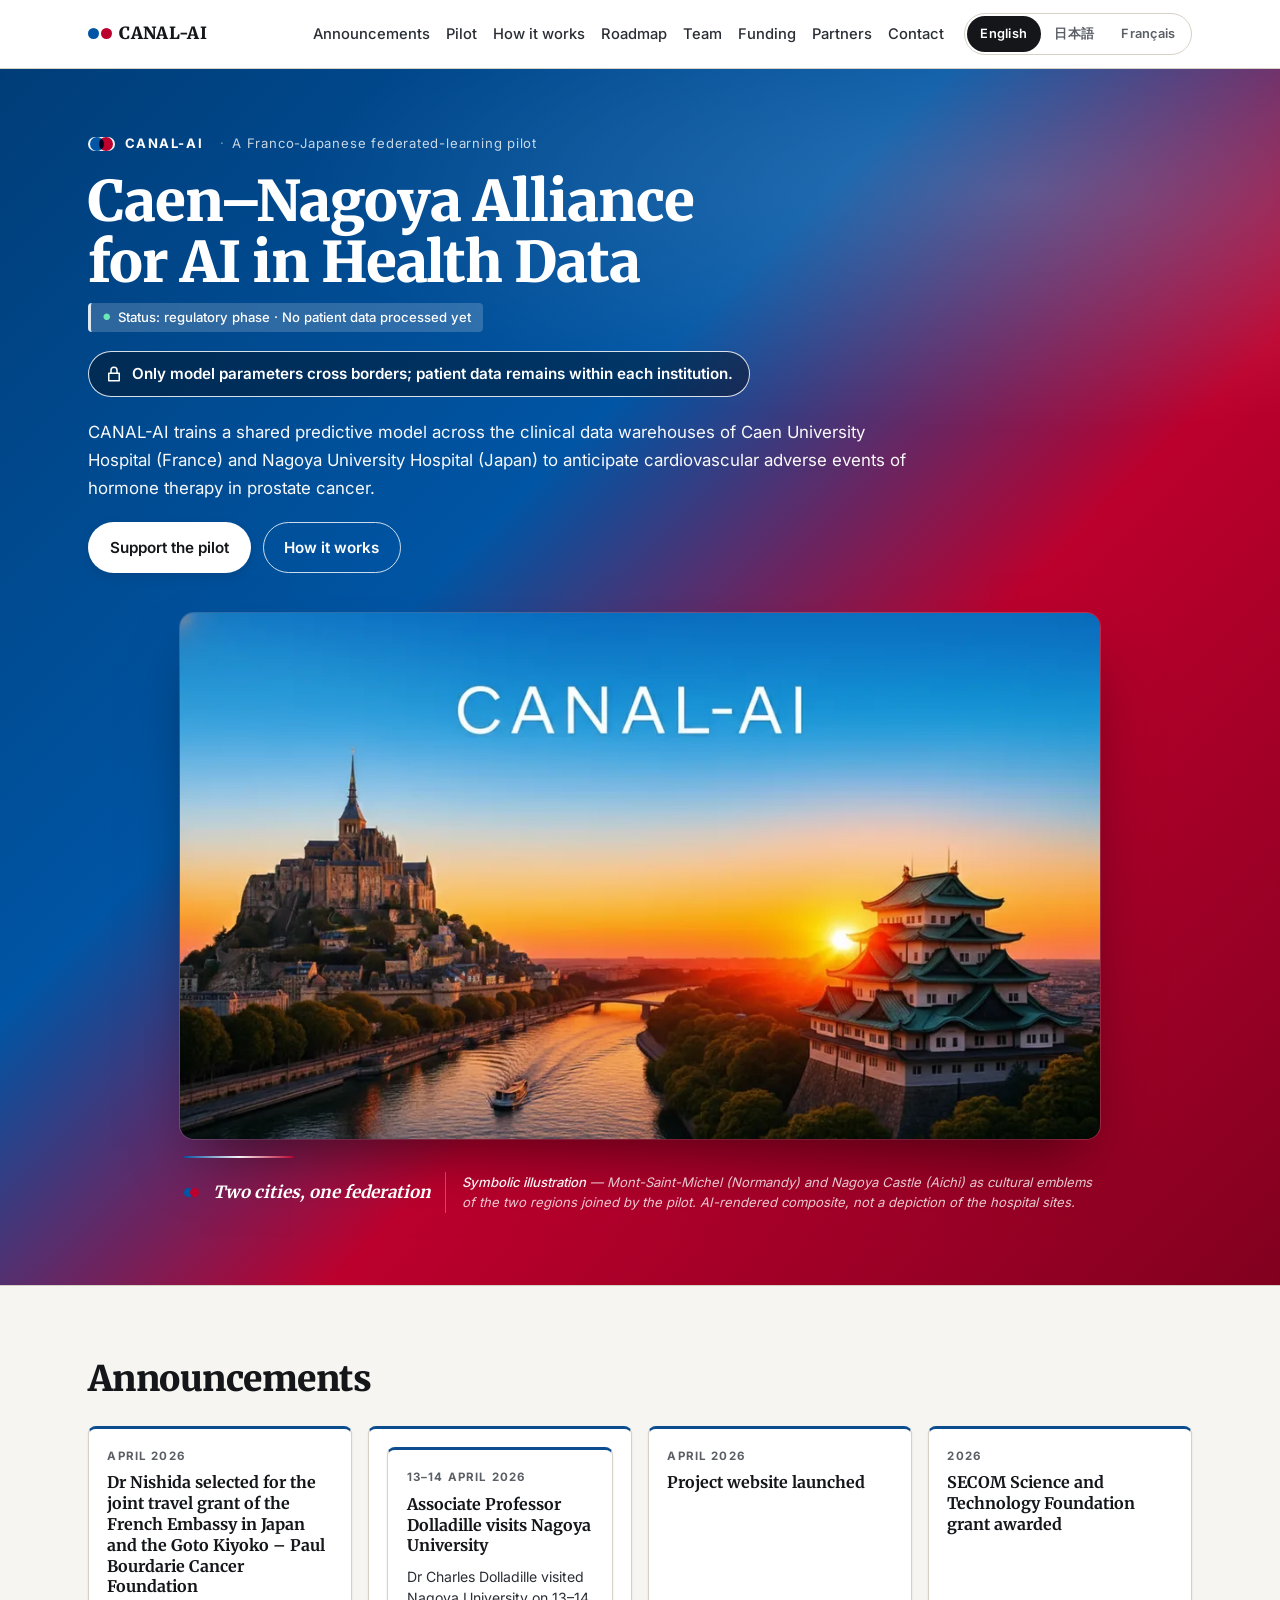
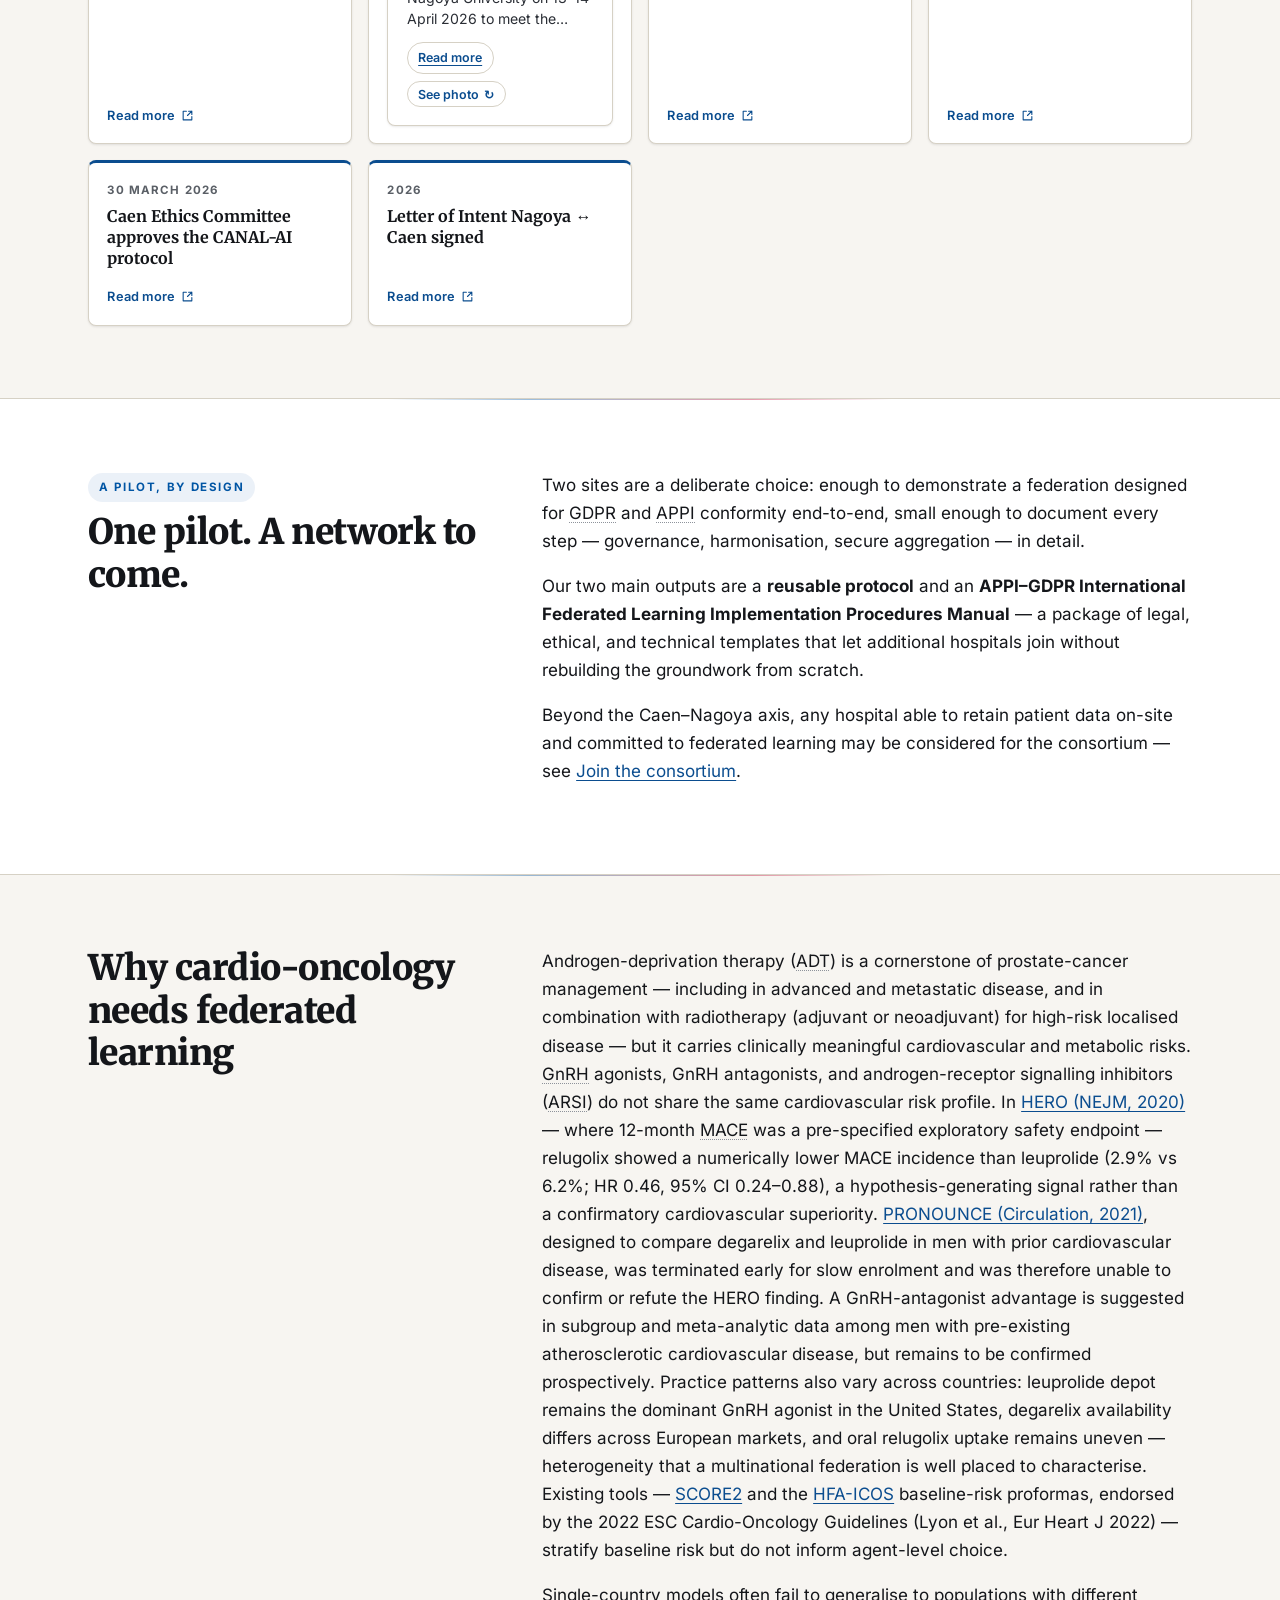
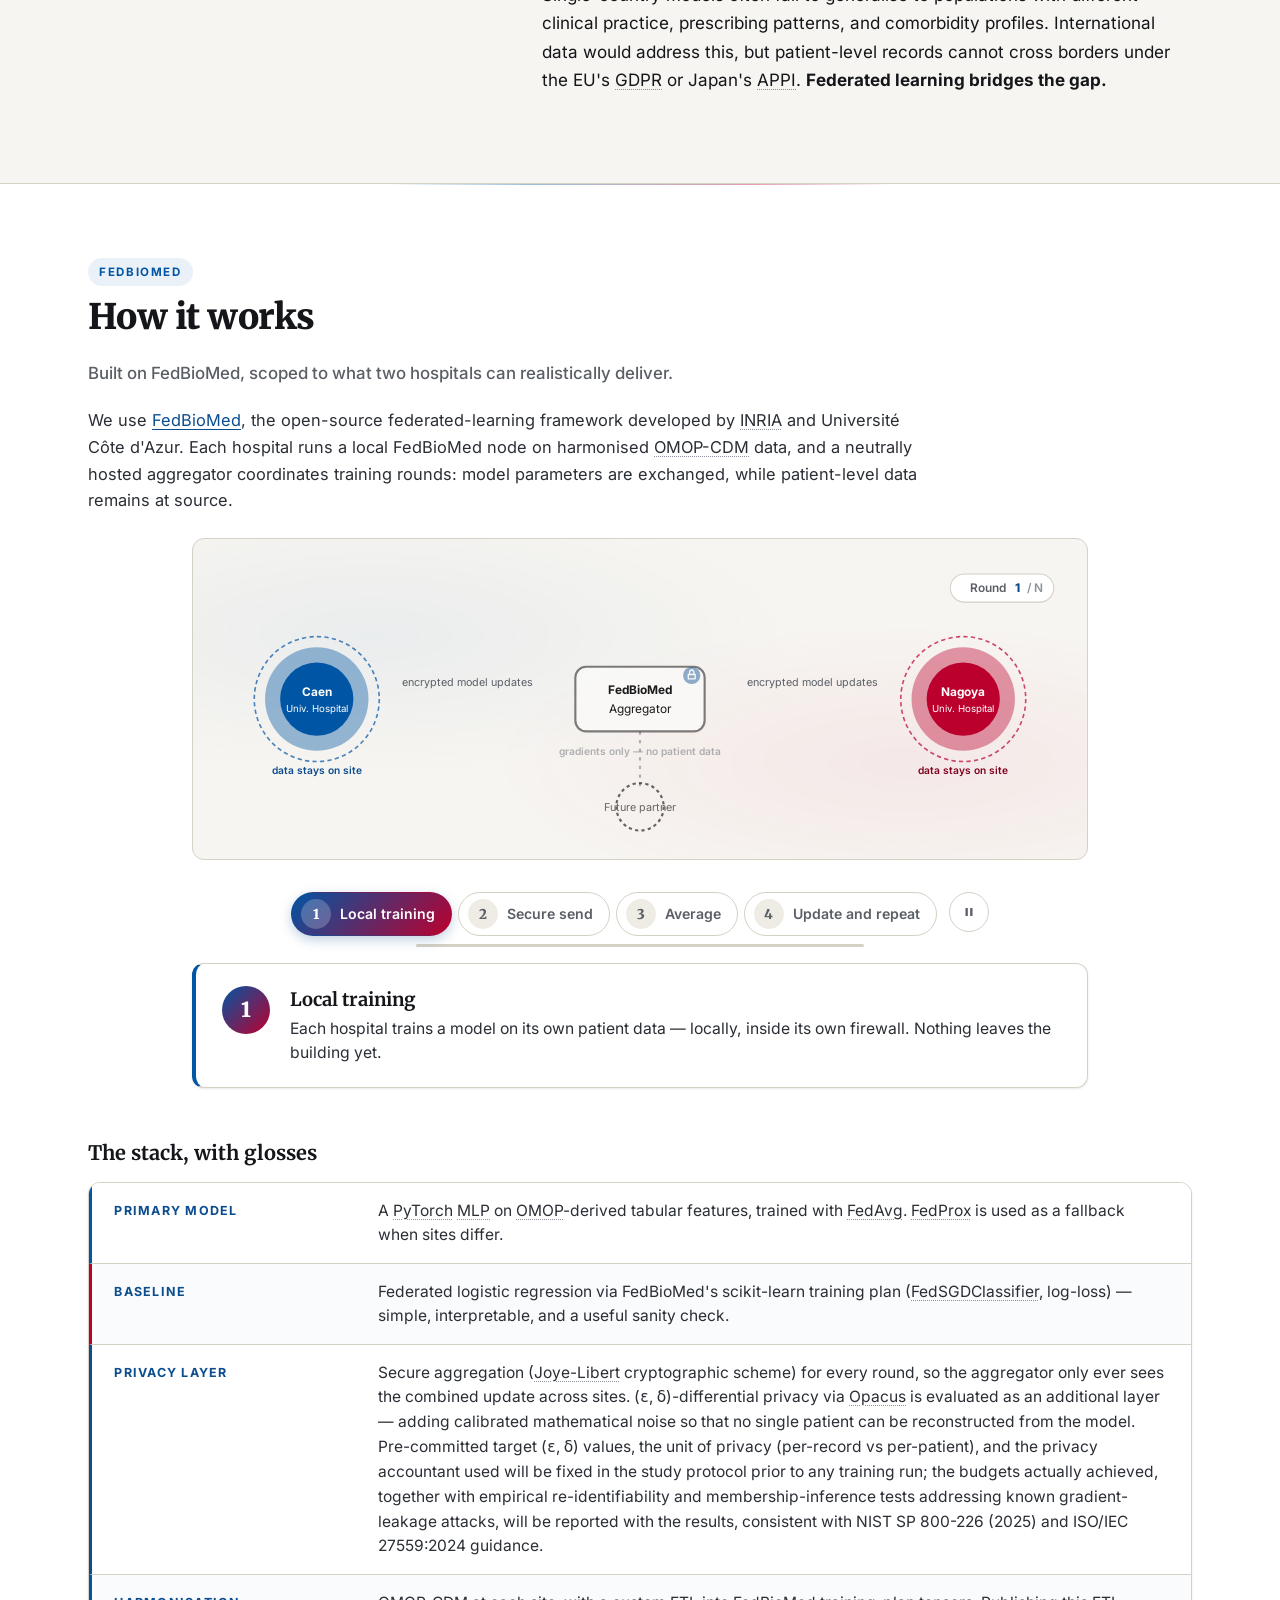
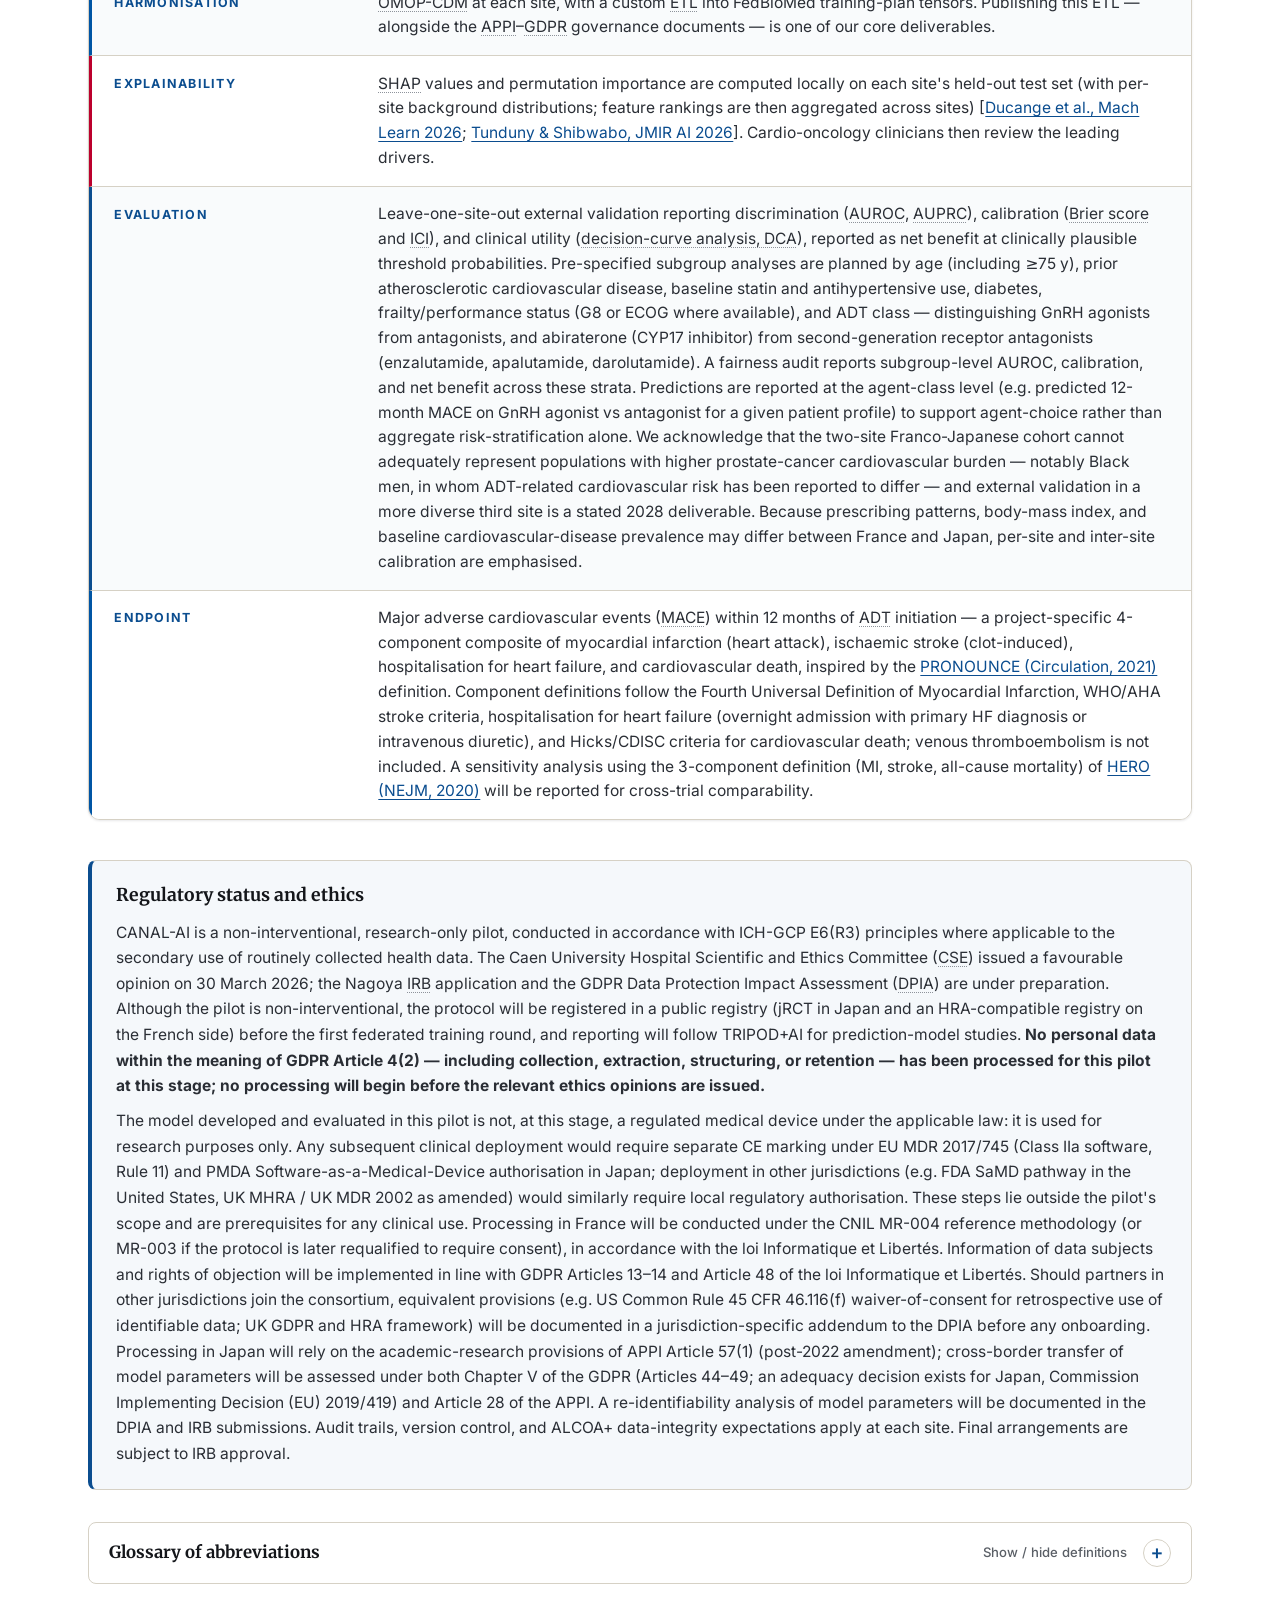
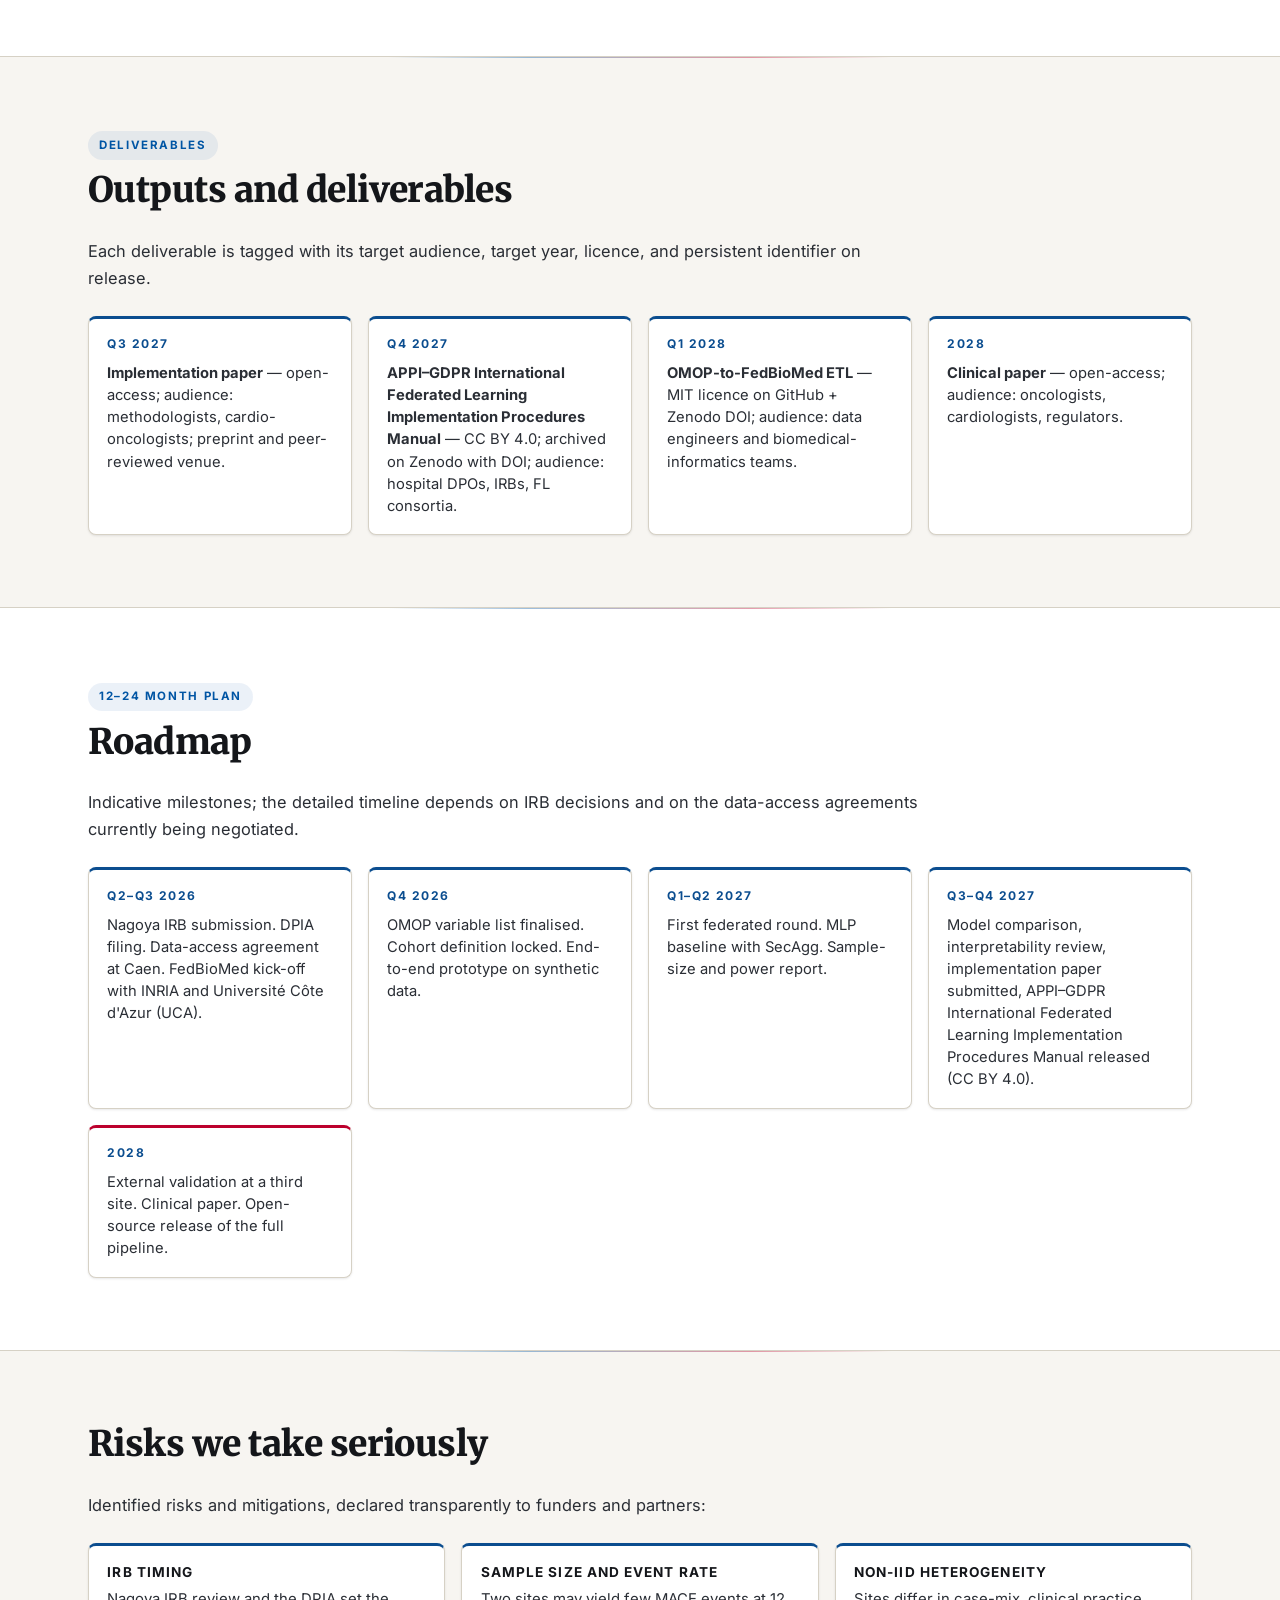
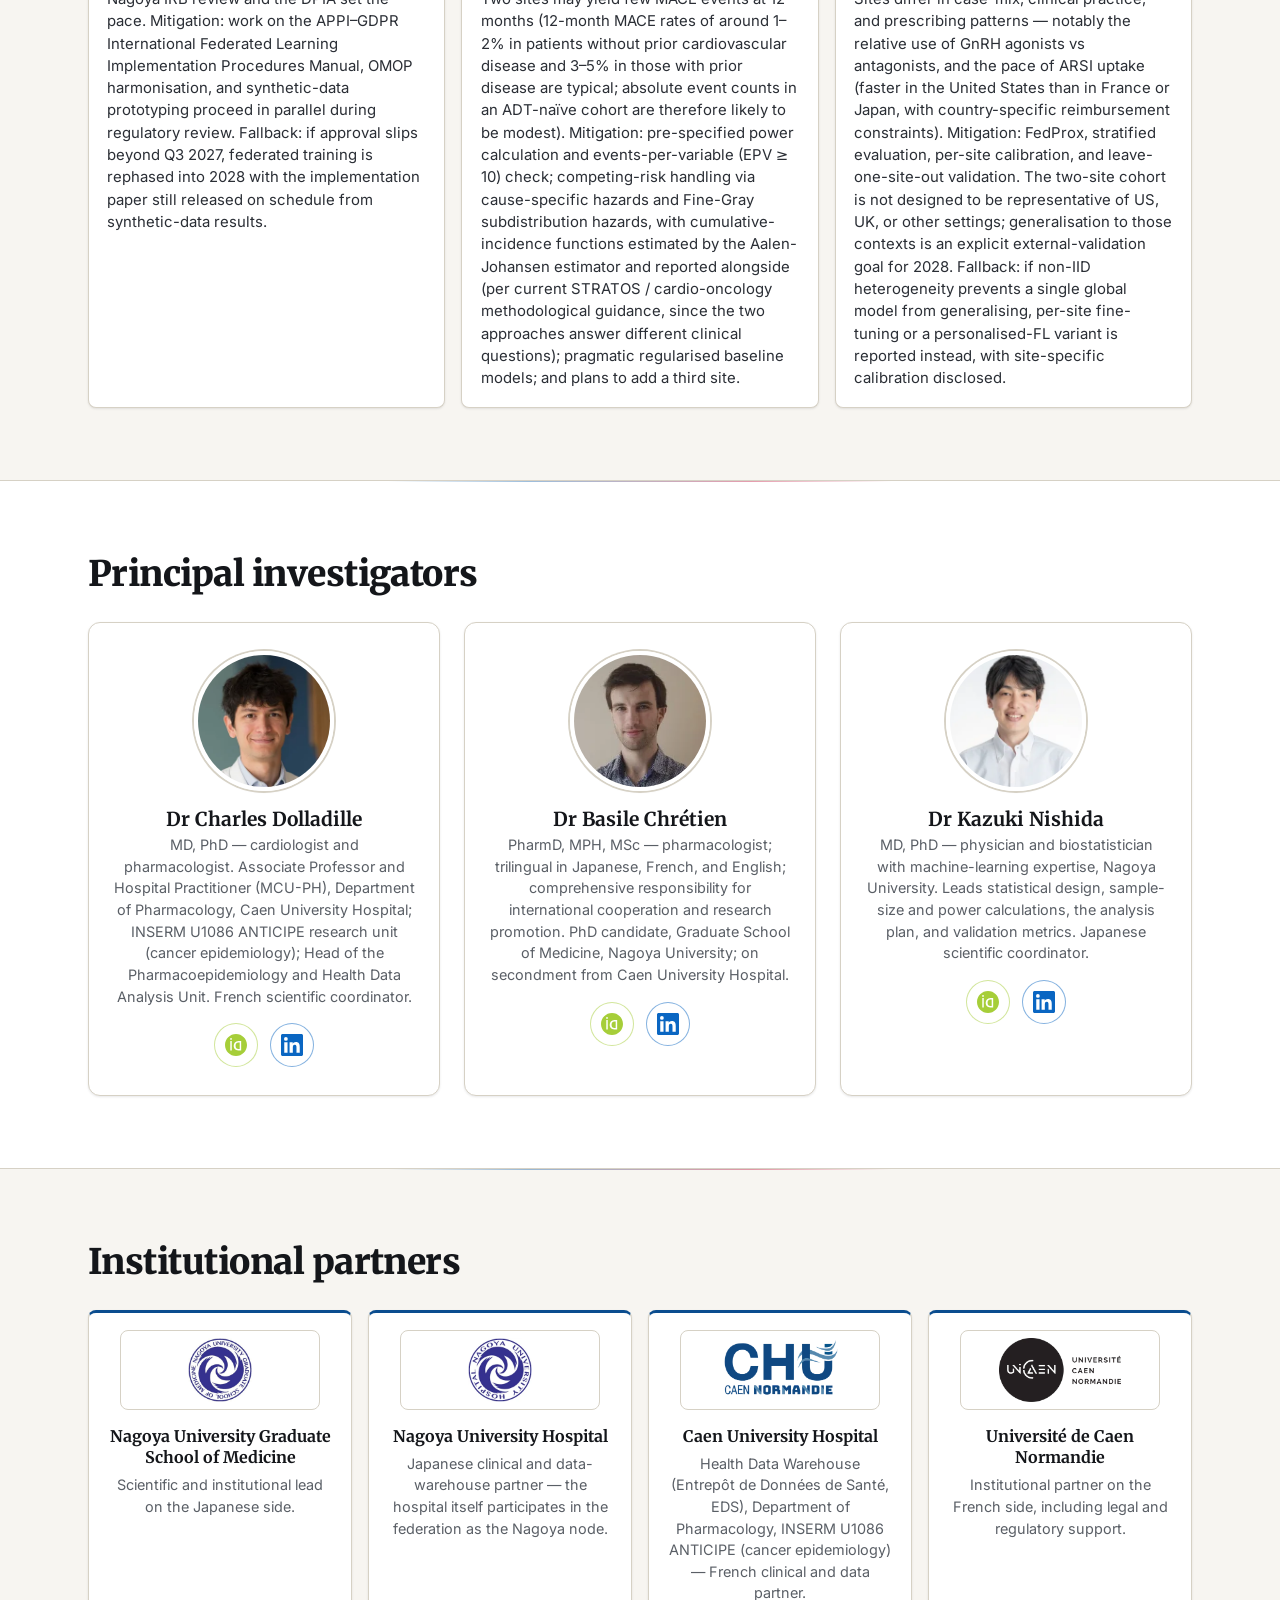
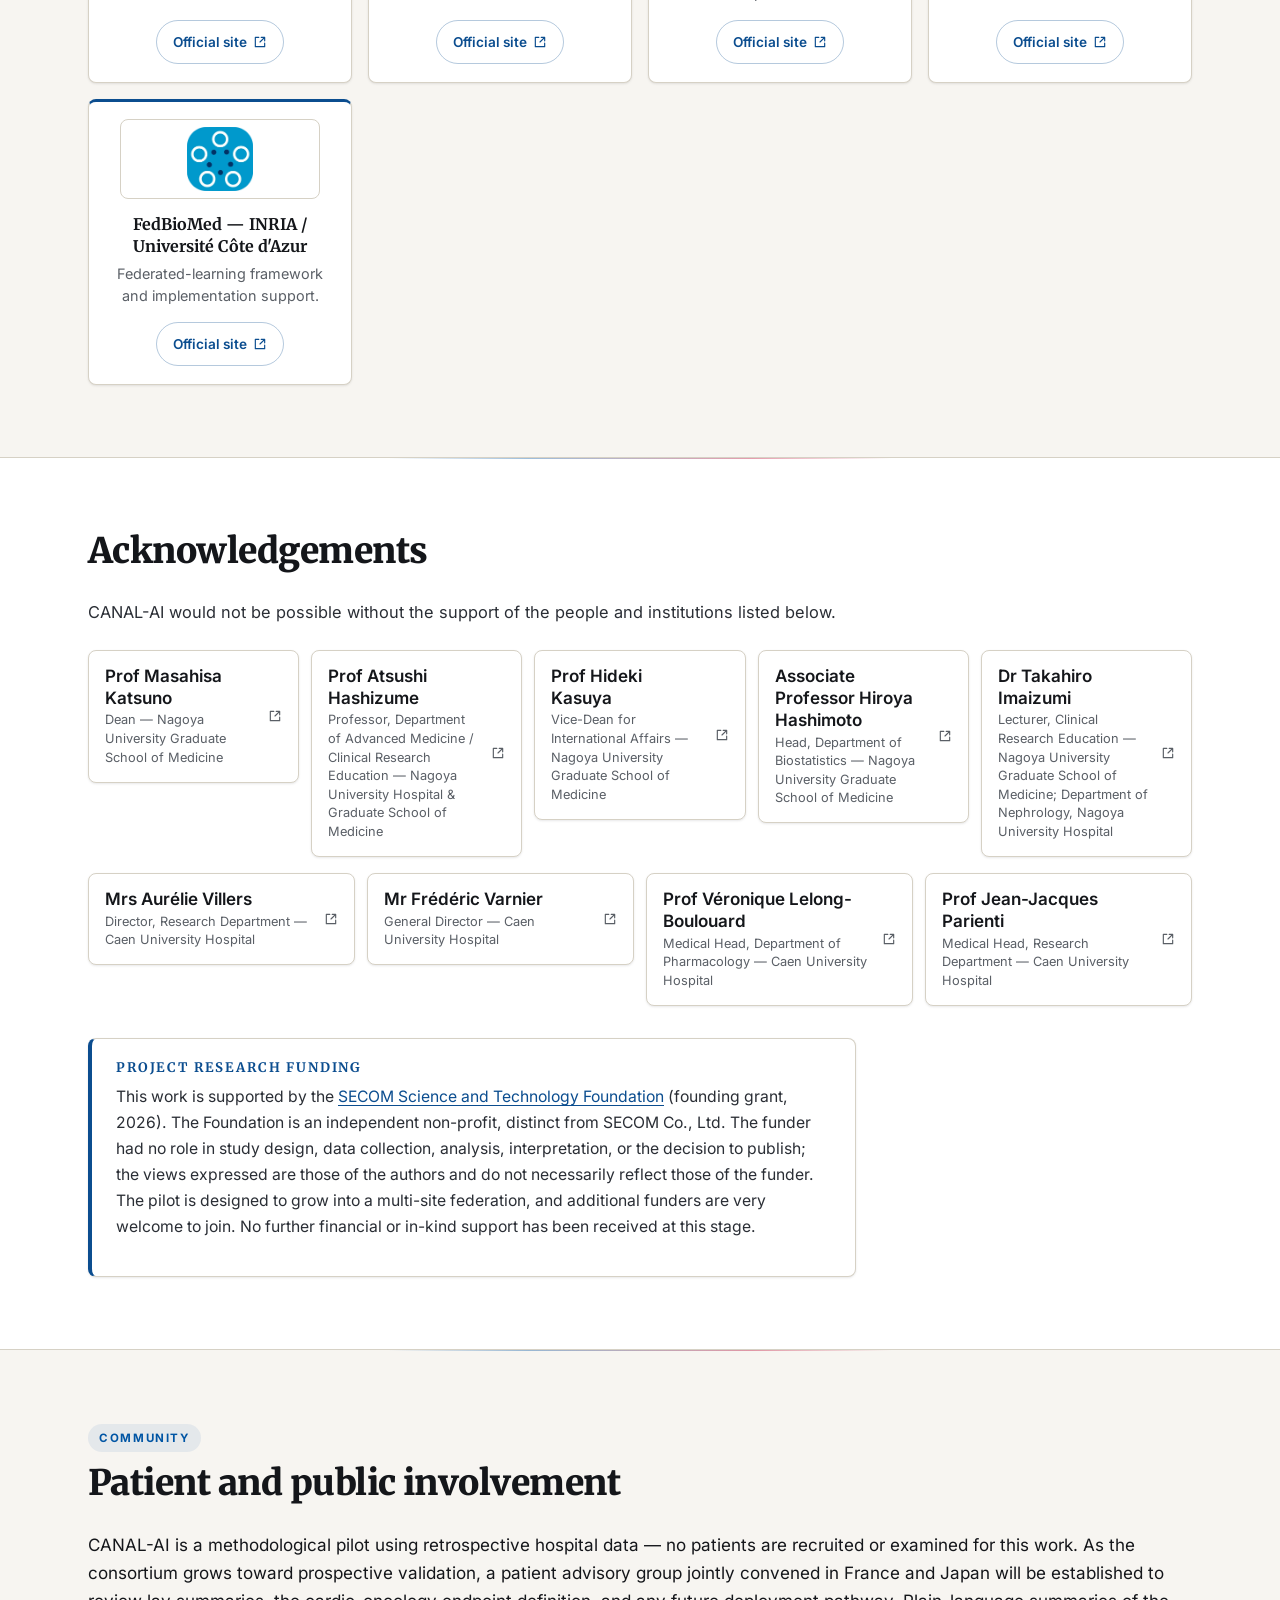
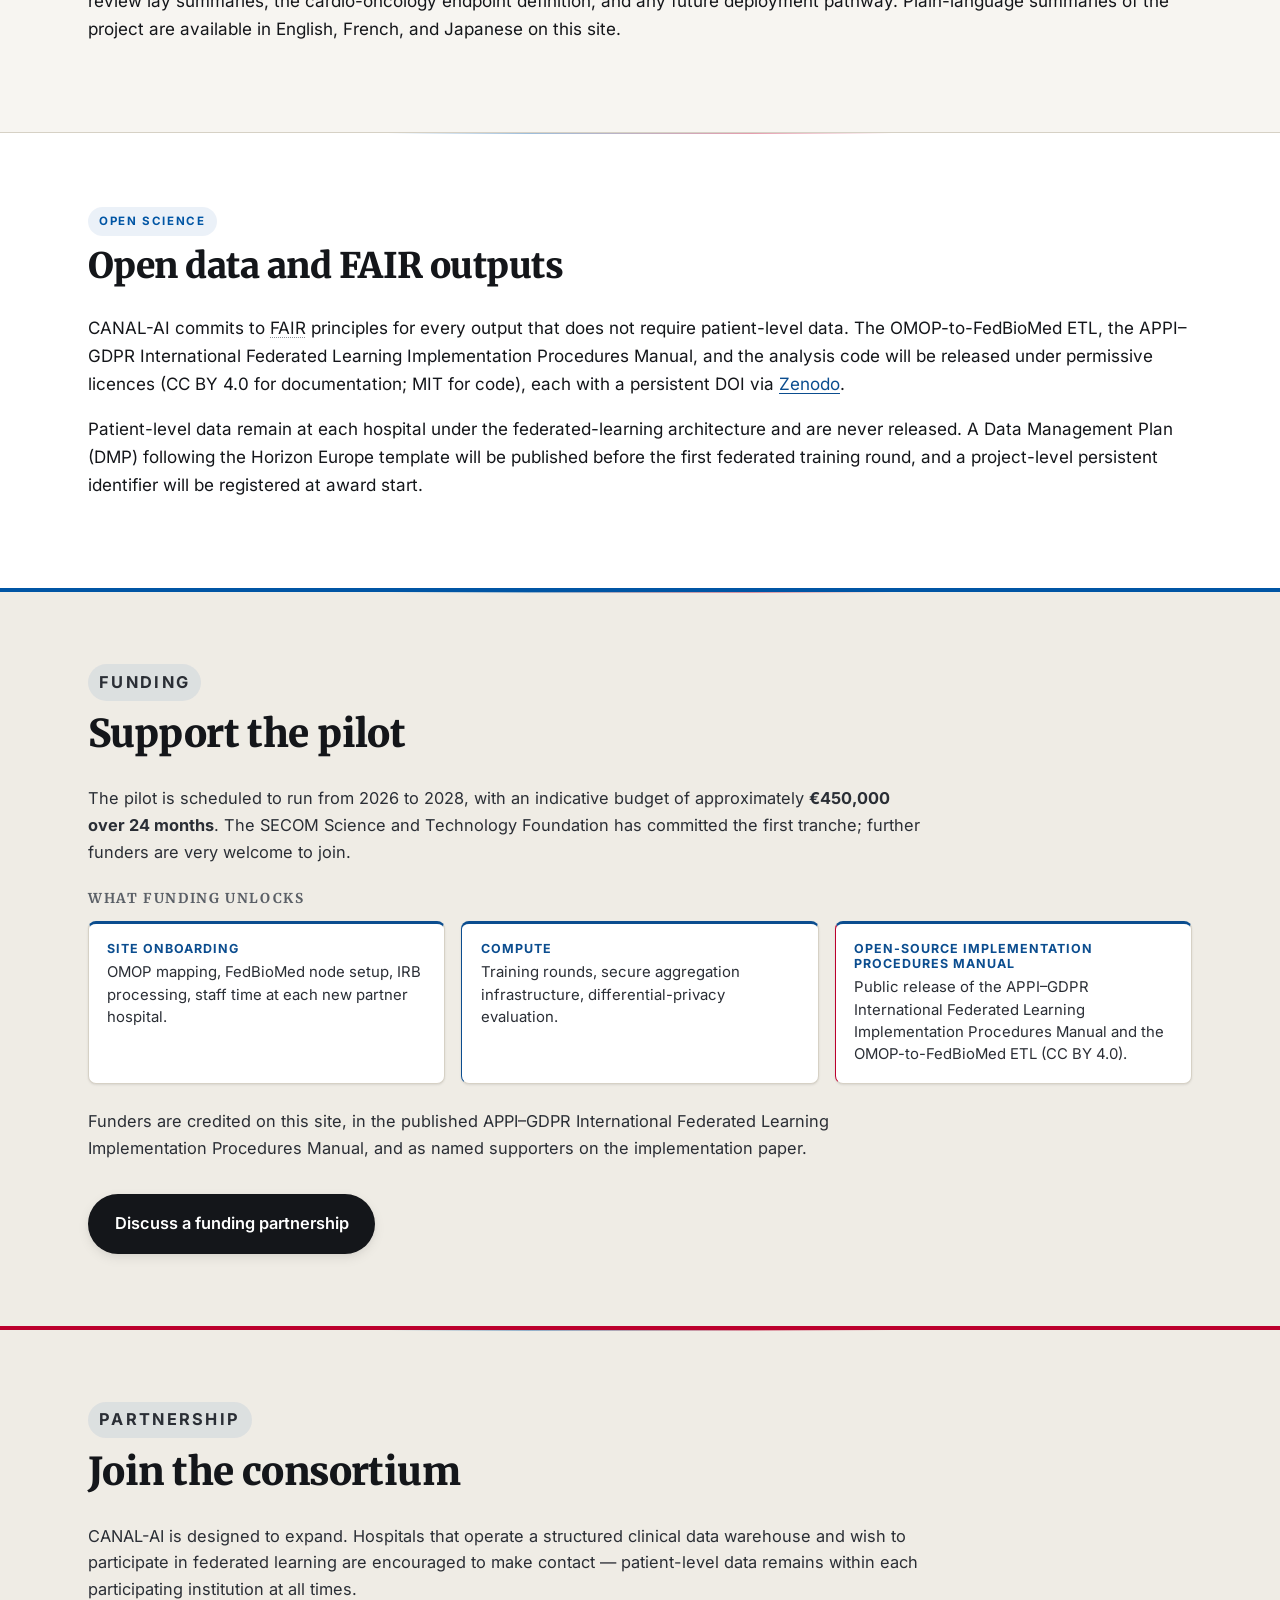
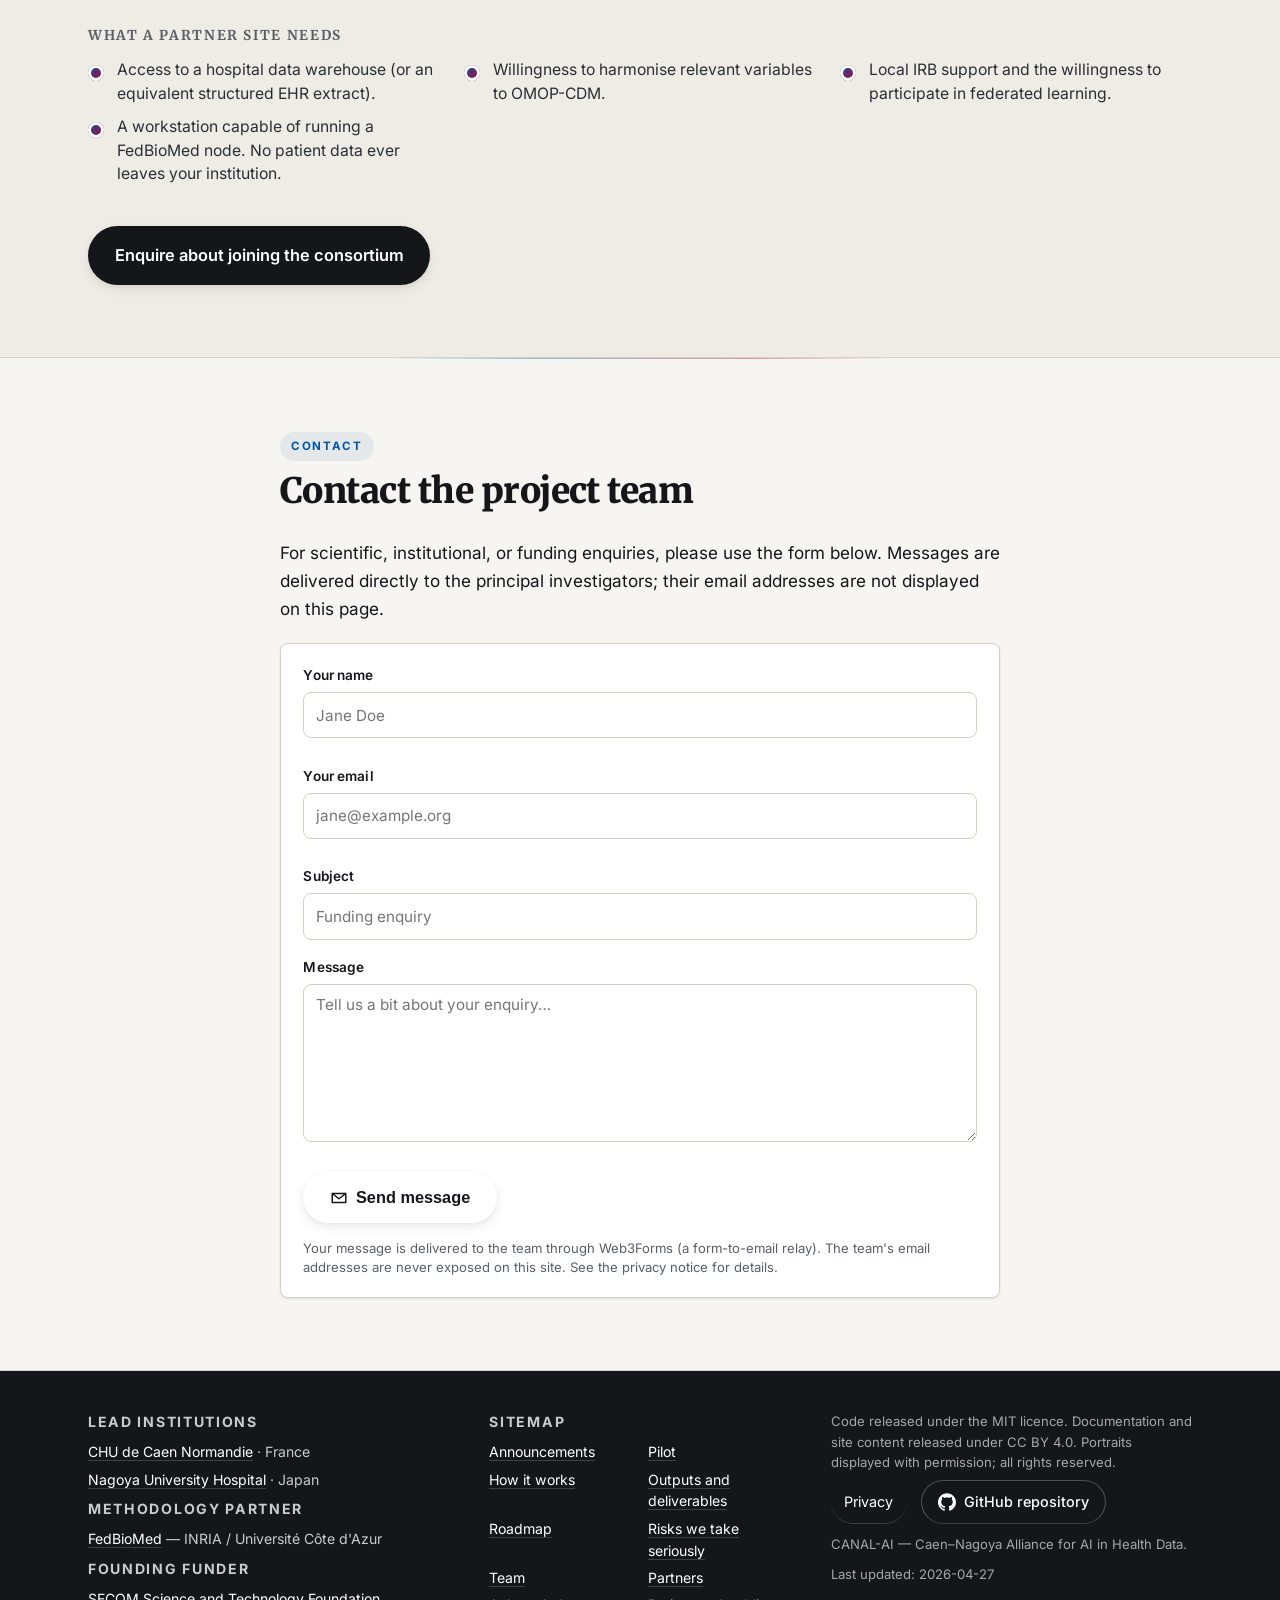
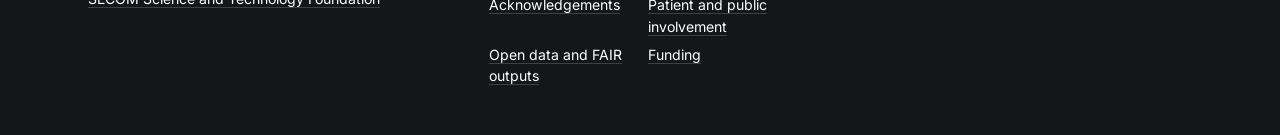
==== commit 65fbccfb: "feat(site): publish at canal-ai.org with GoatCounter analytics Domain migration: - Add site/CNAME bi" ====
--- a/site/news.html
+++ b/site/news.html
@@ -7,7 +7,7 @@
 <meta name="description" content="">
 <meta name="robots" content="index,follow">
 
-<link rel="canonical" href="https://basilechretien.github.io/CANAL-AI/news.html">
+<link rel="canonical" href="https://canal-ai.org/news.html">
 
 <!-- Self-hosted fonts -->
 <link rel="stylesheet" href="assets/fonts/fonts.css">
@@ -111,5 +111,9 @@
 <script src="assets/news.js" defer></script>
 <script src="assets/i18n.js" defer></script>
 
+<!-- GoatCounter — privacy-friendly, cookieless analytics. See privacy.html. -->
+<script data-goatcounter="https://canal-ai.goatcounter.com/count"
+        async src="//gc.zgo.at/count.js"></script>
+
 </body>
 </html>
--- a/site/assets/style.css
+++ b/site/assets/style.css
@@ -354,42 +354,129 @@
 
 .hero__inner {
   position: relative;
+  display: block;
+}
+
+.hero__text {
+  min-width: 0;
+  max-width: 60rem;
+}
+
+/* ---------- Hero panoramic photo ---------- */
+.hero__photo {
+  margin: 2.5rem auto 0;
+  max-width: 920px;
+}
+
+.hero__photo picture {
+  display: block;
+  line-height: 0;
+  border-radius: 14px;
+  overflow: hidden;
+  box-shadow:
+    0 30px 60px -20px rgba(0, 0, 0, 0.55),
+    0 0 0 1px rgba(255, 255, 255, 0.18);
+}
+
+.hero__photo img {
+  display: block;
+  width: 100%;
+  height: auto;
+  aspect-ratio: 1040 / 594;
+  transition: transform 0.4s ease;
+}
+
+.hero__photo:hover img { transform: scale(1.005); }
+
+/* Editorial / museum-card caption.
+   Gradient accent rule on top, brand dots + serif italic kicker on the
+   left, vertical hairline + italic disclosure on the right. Sits on
+   the hero gradient — no dark plate. */
+.hero__photo-caption {
   display: grid;
-  grid-template-columns: minmax(0, 1.1fr) minmax(0, 1fr);
-  align-items: center;
-  gap: 3rem;
-}
-
-@media (max-width: 900px) {
-  .hero__inner { grid-template-columns: 1fr; gap: 1.75rem; }
-}
-
-.hero__text { min-width: 0; }
-
-.hero__figure {
-  margin: 0;
-  position: relative;
-  justify-self: end;
-  max-width: 100%;
-}
-
-.hero__figure img {
-  width: 100%;
-  max-width: 520px;
-  height: auto;
-  border-radius: 18px;
-  box-shadow:
-    0 30px 60px -20px rgba(0, 0, 0, 0.45),
-    0 0 0 1px rgba(255, 255, 255, 0.25);
+  grid-template-columns: auto auto 1fr;
+  grid-template-areas:
+    "rule rule rule"
+    "mark kicker disclosure";
+  column-gap: 0.9rem;
+  row-gap: 0;
+  align-items: baseline;
+  margin: 1.1rem 0.25rem 0;
+  color: rgba(255, 255, 255, 0.92);
+  font-family: var(--sans);
+}
+
+.hero__photo-rule {
+  grid-area: rule;
   display: block;
-  transition: transform 0.35s ease;
-}
-
-.hero__figure img:hover { transform: scale(1.015); }
-
-@media (max-width: 900px) {
-  .hero__figure { justify-self: center; }
-  .hero__figure img { max-width: 420px; }
+  width: 110px;
+  height: 2px;
+  border-radius: 2px;
+  background: linear-gradient(90deg, var(--fr-blue) 0%, #ffffff 50%, var(--jp-red) 100%);
+  margin-bottom: 0.85rem;
+  opacity: 0.95;
+}
+
+.hero__photo-mark {
+  grid-area: mark;
+  display: inline-flex;
+  align-items: center;
+  align-self: center;
+}
+.hero__photo-mark .brand-dot {
+  width: 9px;
+  height: 9px;
+  border-radius: 50%;
+  display: inline-block;
+}
+.hero__photo-mark .brand-dot--blue { background: var(--fr-blue); }
+.hero__photo-mark .brand-dot--red  { background: var(--jp-red); margin-left: -3px; }
+
+.hero__photo-kicker {
+  grid-area: kicker;
+  align-self: center;
+  font-family: var(--serif, "Merriweather", Georgia, serif);
+  font-style: italic;
+  font-weight: 700;
+  font-size: 1.05rem;
+  letter-spacing: 0.005em;
+  color: #fff;
+  white-space: nowrap;
+}
+
+.hero__photo-disclosure {
+  grid-area: disclosure;
+  font-size: 0.82rem;
+  font-style: italic;
+  line-height: 1.55;
+  color: rgba(255, 255, 255, 0.78);
+  border-left: 1px solid rgba(255, 255, 255, 0.28);
+  padding-left: 1rem;
+  align-self: center;
+}
+.hero__photo-disclosure em {
+  font-style: italic;
+  color: rgba(255, 255, 255, 0.95);
+  font-weight: 500;
+}
+
+@media (max-width: 720px) {
+  .hero__photo { margin-top: 1.75rem; }
+  .hero__photo-caption {
+    grid-template-columns: auto 1fr;
+    grid-template-areas:
+      "rule rule"
+      "mark kicker"
+      "disclosure disclosure";
+    row-gap: 0.4rem;
+  }
+  .hero__photo-kicker { white-space: normal; font-size: 1rem; }
+  .hero__photo-disclosure {
+    border-left: 0;
+    padding-left: 0;
+    border-top: 1px solid rgba(255, 255, 255, 0.18);
+    padding-top: 0.6rem;
+  }
 }
 
 .eyebrow {
@@ -403,9 +490,16 @@
 
 .hero__title {
   margin: 0;
-  font-size: clamp(3rem, 8vw, 6rem);
-  font-weight: 900;
+  /* Sized for the descriptive tagline ("Caen-Nagoya Alliance for AI in
+     Health Data" — ~40 chars), not for a 3-letter acronym. */
+  font-size: clamp(2rem, 4.4vw, 3.5rem);
+  font-weight: 800;
+  line-height: 1.1;
   letter-spacing: -0.02em;
+  max-width: 18ch;
+}
+@media (max-width: 900px) {
+  .hero__title { max-width: none; font-size: clamp(2rem, 7vw, 3rem); }
 }
 
 .hero__tagline {
@@ -857,53 +951,80 @@
   font-size: 1.25rem;
 }
 
+/* Spec-sheet panel: a single bordered card with one row per stack item.
+   Length variance between rows is natural (each row sizes to its own
+   content), so translation can grow or shrink any cell without making
+   neighbours look hollow. */
 .stack {
-  display: grid;
-  grid-template-columns: repeat(auto-fit, minmax(17rem, 1fr));
-  gap: 1rem;
   margin: 0;
-}
-
-.stack__item {
+  display: block;
   background: #fff;
   border: 1px solid var(--line);
+  border-radius: var(--radius-md, 12px);
+  box-shadow: var(--shadow-sm);
+  overflow: hidden;
+}
+
+.stack__item {
+  display: grid;
+  grid-template-columns: minmax(10rem, 22%) 1fr;
+  align-items: baseline;
+  gap: 0.6rem 2rem;
+  padding: 0.95rem 1.4rem;
+  background: #fff;
+  border: 0;
+  border-bottom: 1px solid var(--line);
   border-left: 3px solid var(--fr-blue);
-  border-radius: var(--radius-sm);
-  padding: 1rem 1.1rem;
-  box-shadow: var(--shadow-sm);
-}
+  border-radius: 0;
+  box-shadow: none;
+}
+.stack__item:last-child { border-bottom: 0; }
 
 .stack__item:nth-child(2) { border-left-color: var(--jp-red); }
 .stack__item:nth-child(3) { border-left-color: var(--accent); }
 .stack__item:nth-child(4) { border-left-color: var(--fr-blue); }
 .stack__item:nth-child(5) { border-left-color: var(--jp-red); }
 .stack__item:nth-child(6) { border-left-color: var(--accent); }
+.stack__item:nth-child(7) { border-left-color: var(--fr-blue); }
+
+/* Subtle alternating tint to help row scanning */
+.stack__item:nth-child(even) {
+  background: rgba(11, 77, 143, 0.025);
+}
 
 .stack__item--accent {
   border-left-color: var(--ink) !important;
   background: var(--ink);
   color: #fff;
 }
-
 .stack__item--accent dt,
 .stack__item--accent dd { color: #fff; }
+.stack__item--accent dt { color: rgba(255, 255, 255, 0.82); }
 
 .stack__item dt {
+  margin: 0;
   font-weight: 700;
   font-size: 0.78rem;
   text-transform: uppercase;
-  letter-spacing: 0.08em;
+  letter-spacing: 0.1em;
   color: var(--accent);
-  margin-bottom: 0.3rem;
-}
-
-.stack__item--accent dt { color: rgba(255, 255, 255, 0.82); }
+  align-self: start;
+  padding-top: 0.15rem;
+}
 
 .stack__item dd {
   margin: 0;
-  font-size: 0.95rem;
+  font-size: 0.97rem;
   color: var(--ink-2);
-  line-height: 1.55;
+  line-height: 1.6;
+}
+
+@media (max-width: 720px) {
+  .stack__item {
+    grid-template-columns: 1fr;
+    gap: 0.3rem;
+    padding: 0.85rem 1rem;
+  }
 }
 
 /* Regulatory status block */
@@ -1245,6 +1366,13 @@
   gap: 0.75rem;
 }
 
+@media (min-width: 60rem) {
+  .thanks--row-5 { grid-template-columns: repeat(5, minmax(0, 1fr)); }
+  .thanks--row-4 { grid-template-columns: repeat(4, minmax(0, 1fr)); }
+}
+
+.thanks + .thanks { margin-top: -1rem; }
+
 .thanks a {
   display: grid;
   grid-template-columns: 1fr auto;
@@ -1905,6 +2033,85 @@
 }
 
 .footer__link:hover { color: #fff; background: rgba(255, 255, 255, 0.06); }
+
+/* ===========================================================================
+   Bridge: photographic interlude between Pilot and Why
+   ===========================================================================
+   Image sits full-bleed at the native aspect-ratio (capped); the caption
+   sits below in the regular page palette as a museum-style label
+   ("kicker · italic disclosure"), so the image floats inside the
+   cream-and-white visual rhythm rather than fighting it. */
+.section--bridge {
+  position: relative;
+  margin: 0;
+  padding: 2.5rem 0 2.75rem;
+  background: var(--cream-2, #f6f1e1);
+  overflow: hidden;
+}
+
+.bridge-figure {
+  margin: 0 auto;
+  /* Cap to a comfortable reading width so the image isn't an absurd full-
+     screen 16:9 panorama on wide desktops; render at native aspect-ratio,
+     no cropping. */
+  max-width: 920px;
+  padding: 0 1.25rem;
+}
+
+.bridge-figure picture {
+  display: block;
+  line-height: 0;
+  border-radius: var(--radius-sm, 8px);
+  overflow: hidden;
+  box-shadow: var(--shadow-md);
+}
+
+.bridge-figure img {
+  display: block;
+  width: 100%;
+  height: auto;
+  aspect-ratio: 1040 / 594;
+}
+
+.bridge-figure__caption {
+  display: grid;
+  grid-template-columns: auto 1fr;
+  gap: 0.45rem 1.3rem;
+  align-items: baseline;
+  margin: 0.9rem 0.25rem 0;
+  padding: 0;
+  background: transparent;
+  color: var(--ink-2);
+  font-family: var(--sans);
+  border-top: 0;
+}
+
+.bridge-figure__kicker {
+  font-size: 0.72rem;
+  font-weight: 700;
+  letter-spacing: 0.12em;
+  text-transform: uppercase;
+  color: var(--accent);
+  white-space: nowrap;
+}
+
+.bridge-figure__disclosure {
+  font-size: 0.85rem;
+  font-style: italic;
+  color: var(--muted);
+  line-height: 1.5;
+}
+.bridge-figure__disclosure em { font-style: italic; color: var(--ink); font-weight: 500; }
+
+@media (max-width: 720px) {
+  .bridge-figure img { max-height: 260px; }
+  .bridge-figure__caption {
+    grid-template-columns: 1fr;
+    gap: 0.25rem;
+  }
+  .bridge-figure__kicker { white-space: normal; }
+}
+
 
 /* ===========================================================================
    Round 2 of design review — hero / footer / brand-mark / bridge motif
@@ -2125,17 +2332,10 @@
   transform: translateY(-2px);
 }
 
-/* The .stack__item is a content card (definition-list inside How section)
-   — give it the same baseline but keep the left-rule callout style since
-   it's a vertical list rather than a grid. */
-.stack__item {
-  padding: var(--card-pad-y) var(--card-pad-x);
-  background: var(--card-bg);
-  border: var(--card-border);
-  border-left: var(--card-accent);
-  border-radius: var(--card-radius);
-  box-shadow: var(--card-shadow);
-}
+/* .stack__item is now a row inside the spec-sheet panel — see the
+   .stack rules earlier. We deliberately do NOT apply the generic card
+   token padding/border/shadow here, so each row reads as a row, not
+   as a free-floating card. */
 
 /* H3 type-ramp fix — avoid the cliff between H2 (~2rem) and body (~1rem) */
 h3 {
